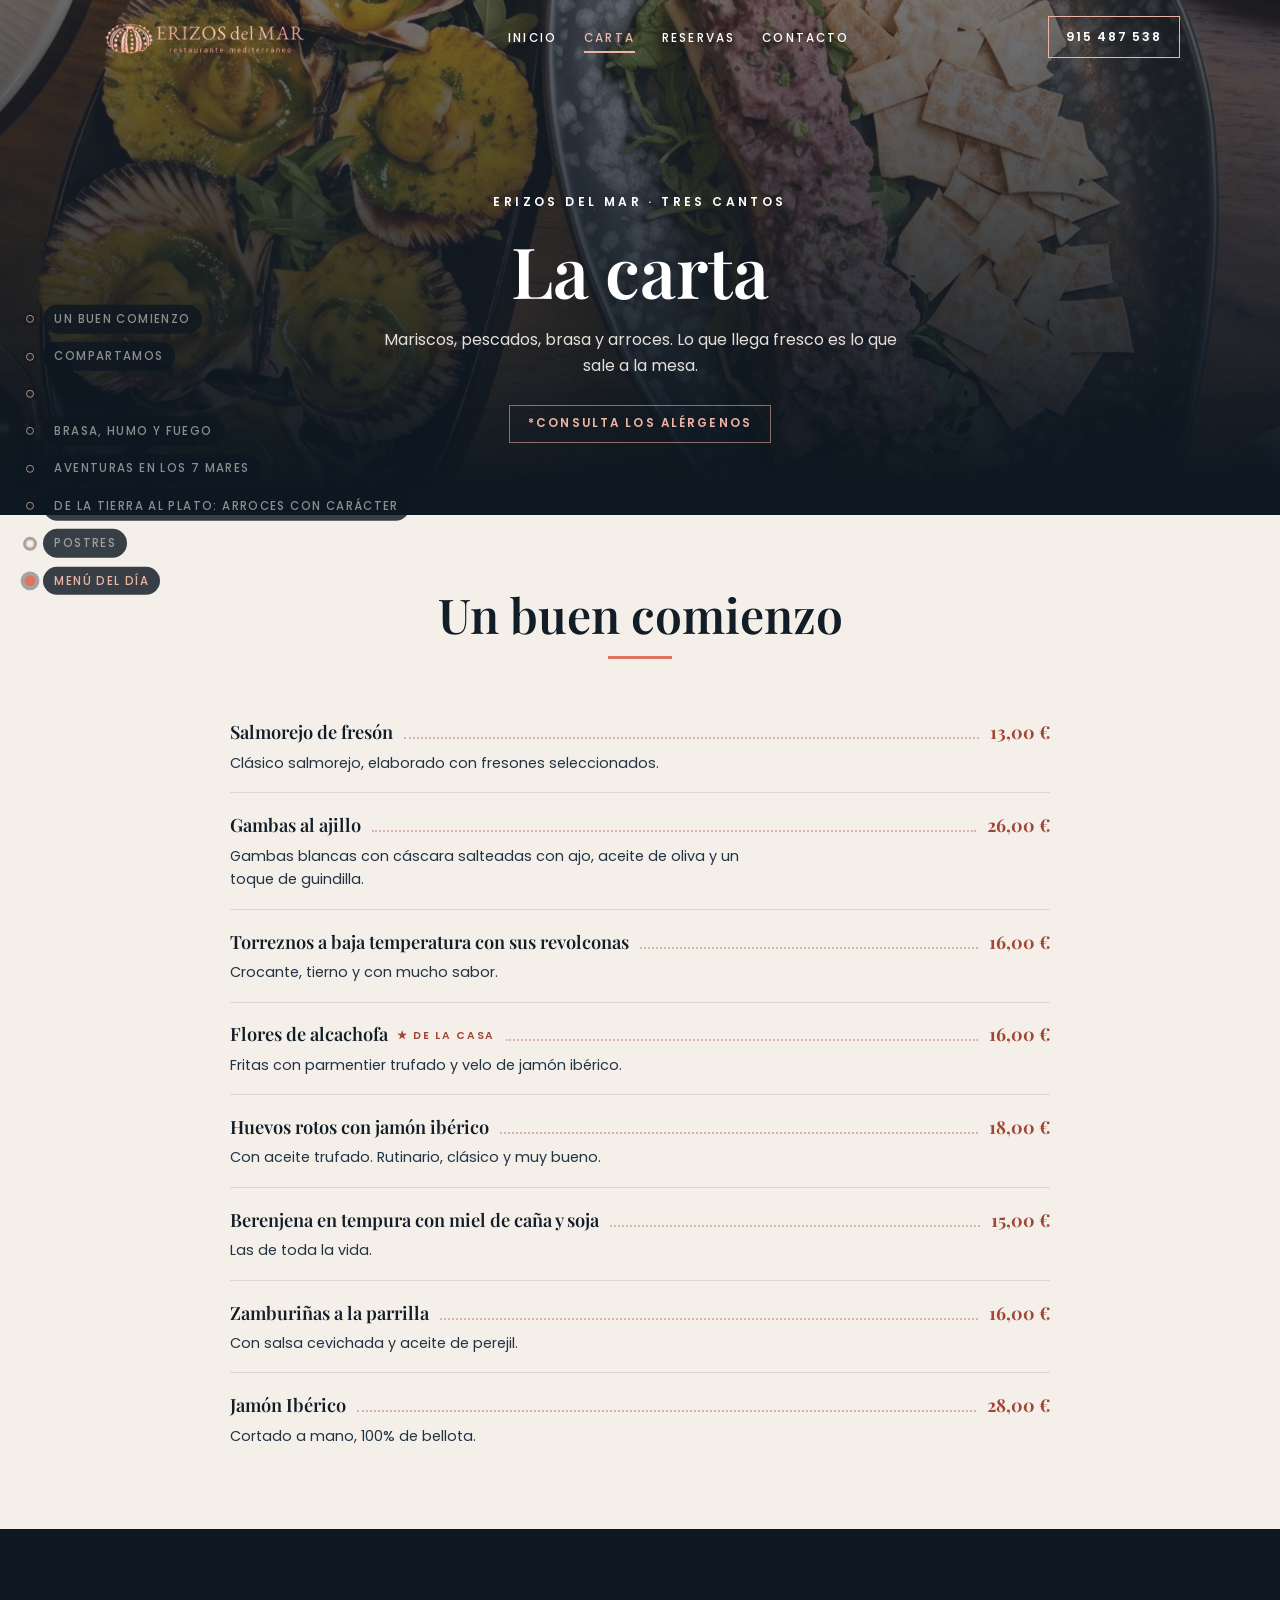
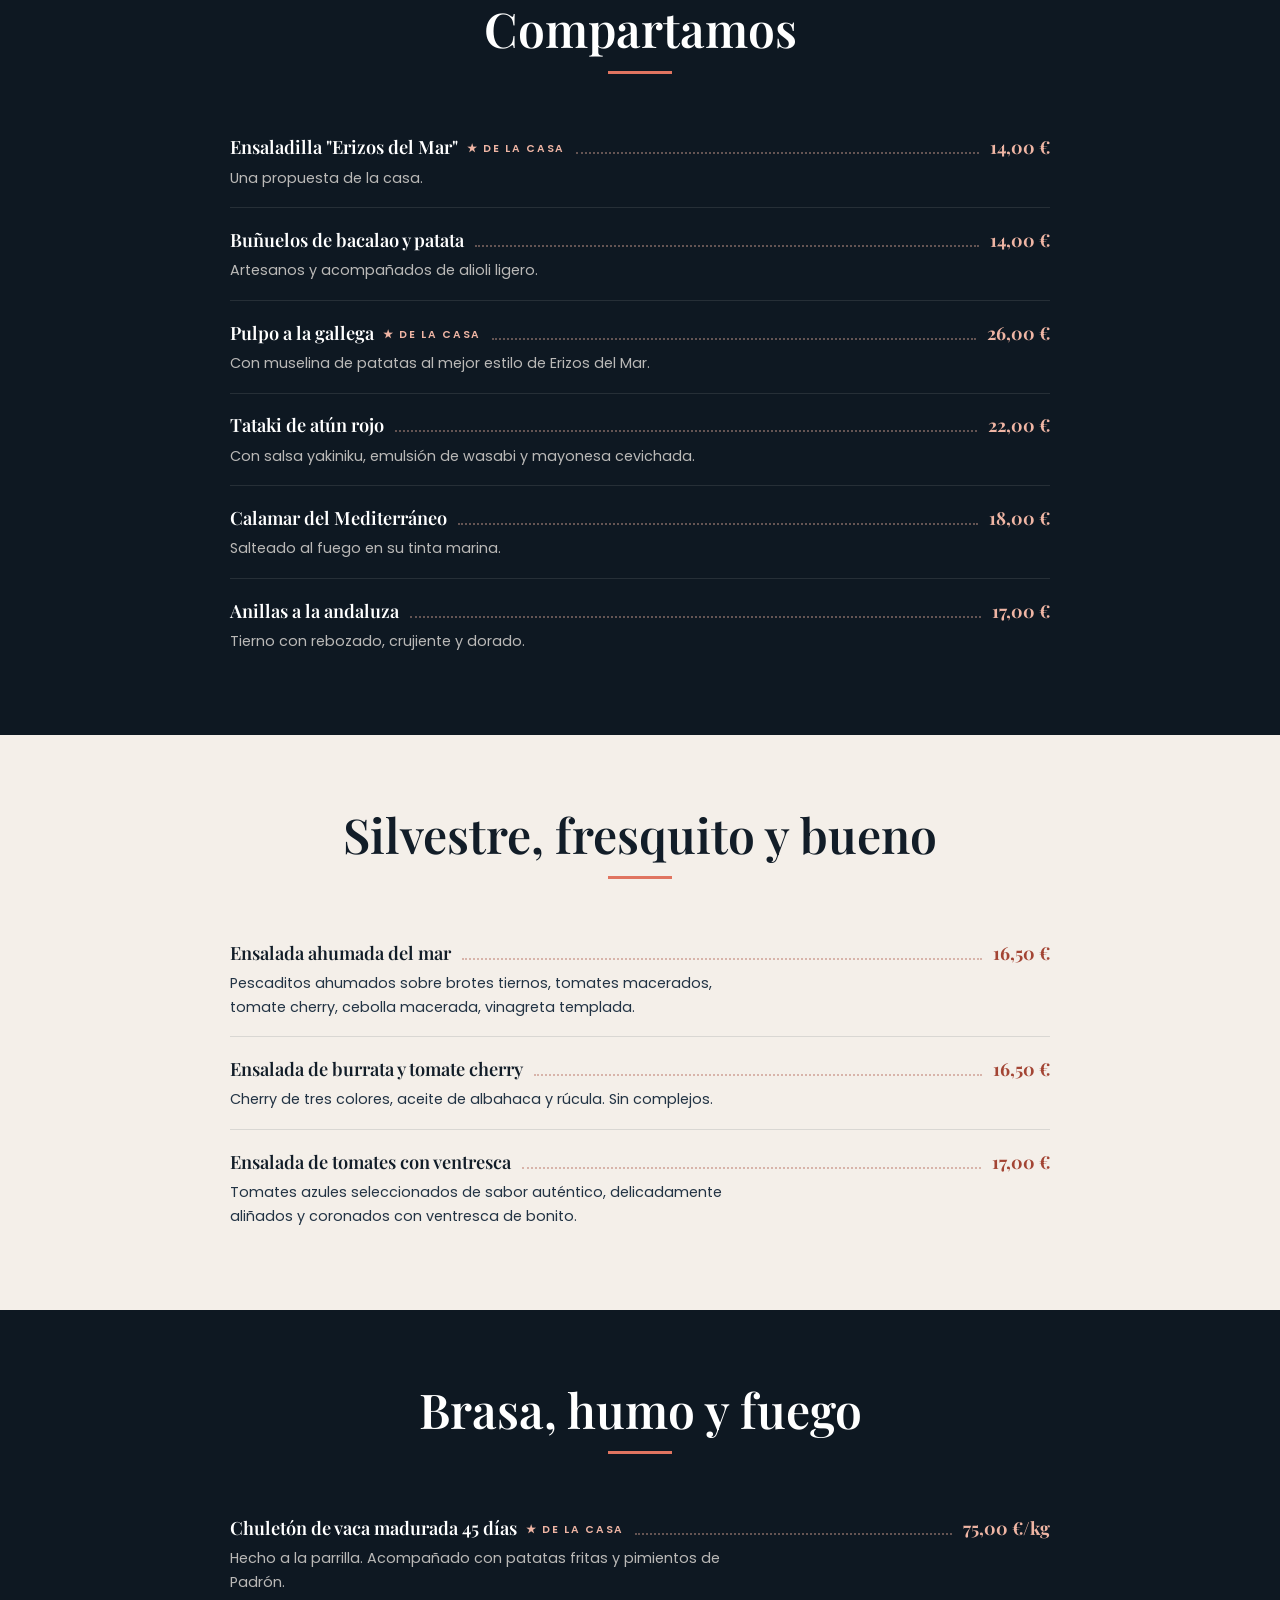
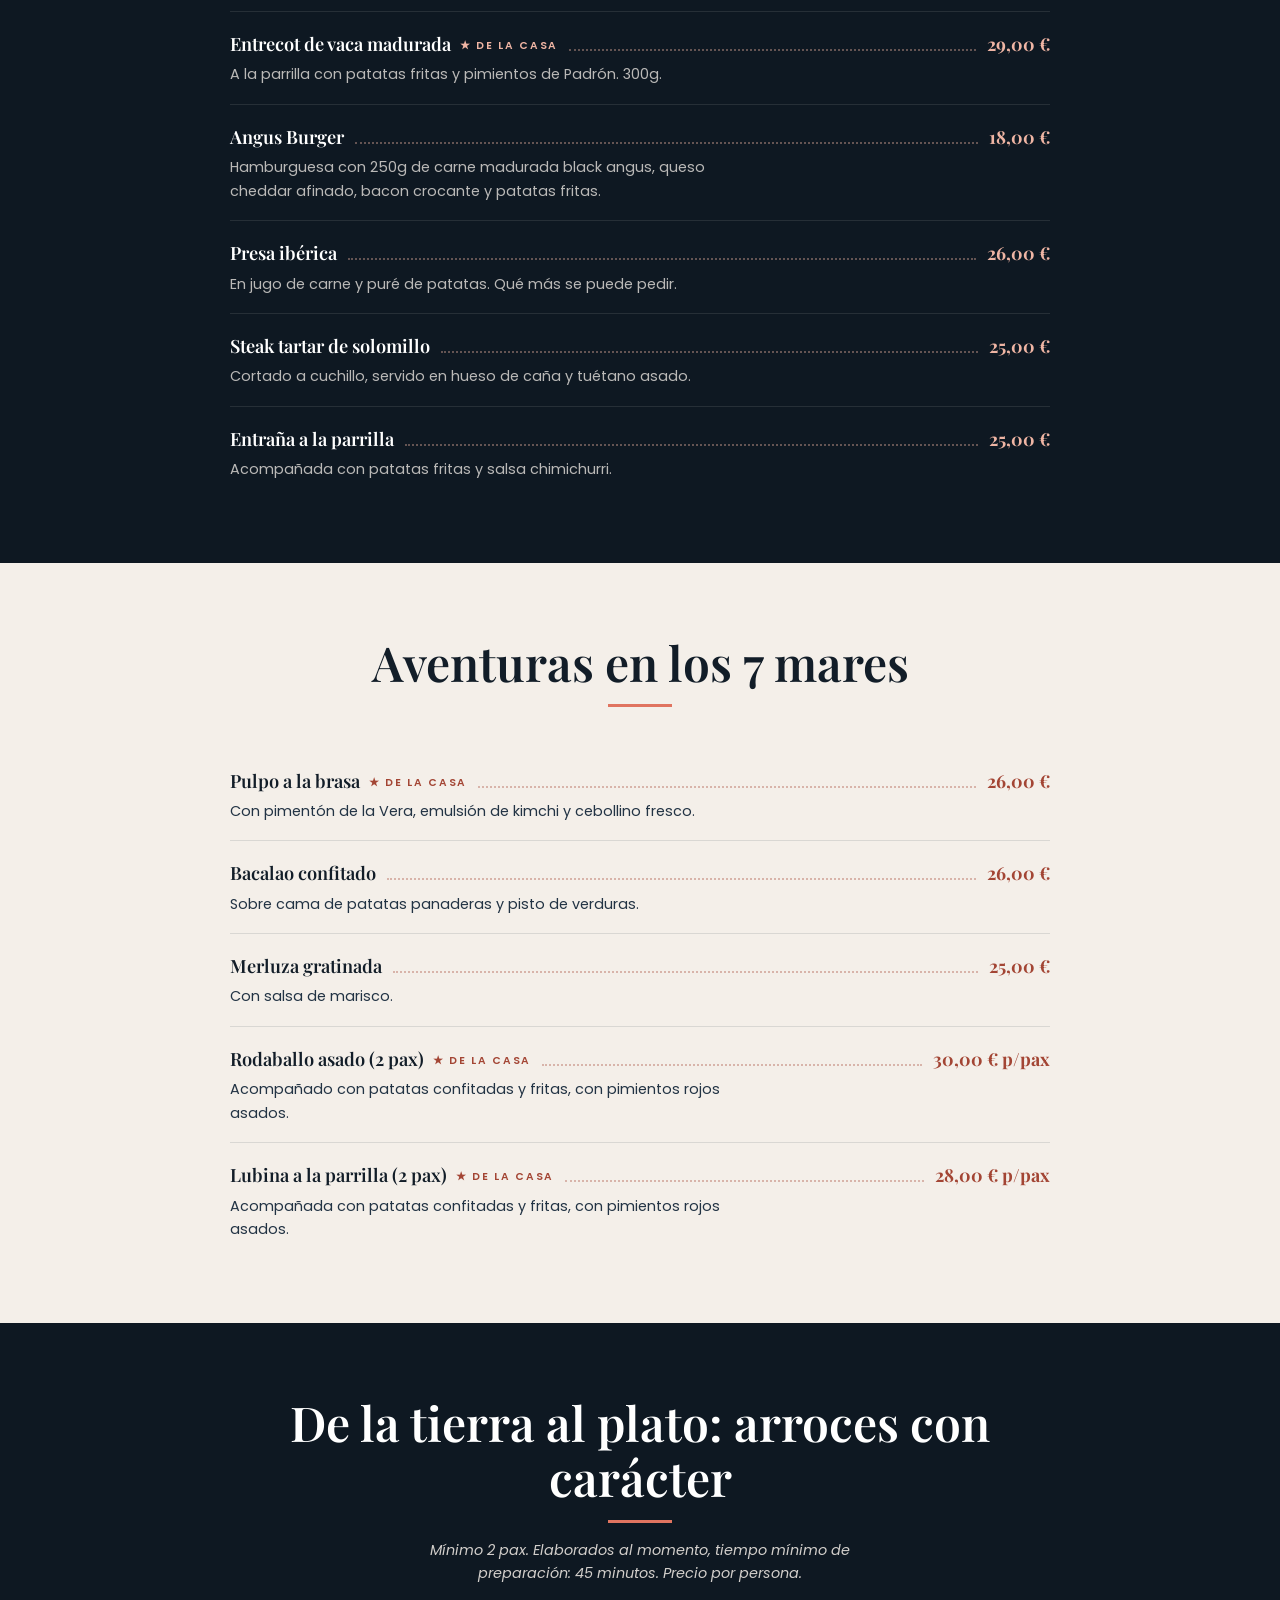
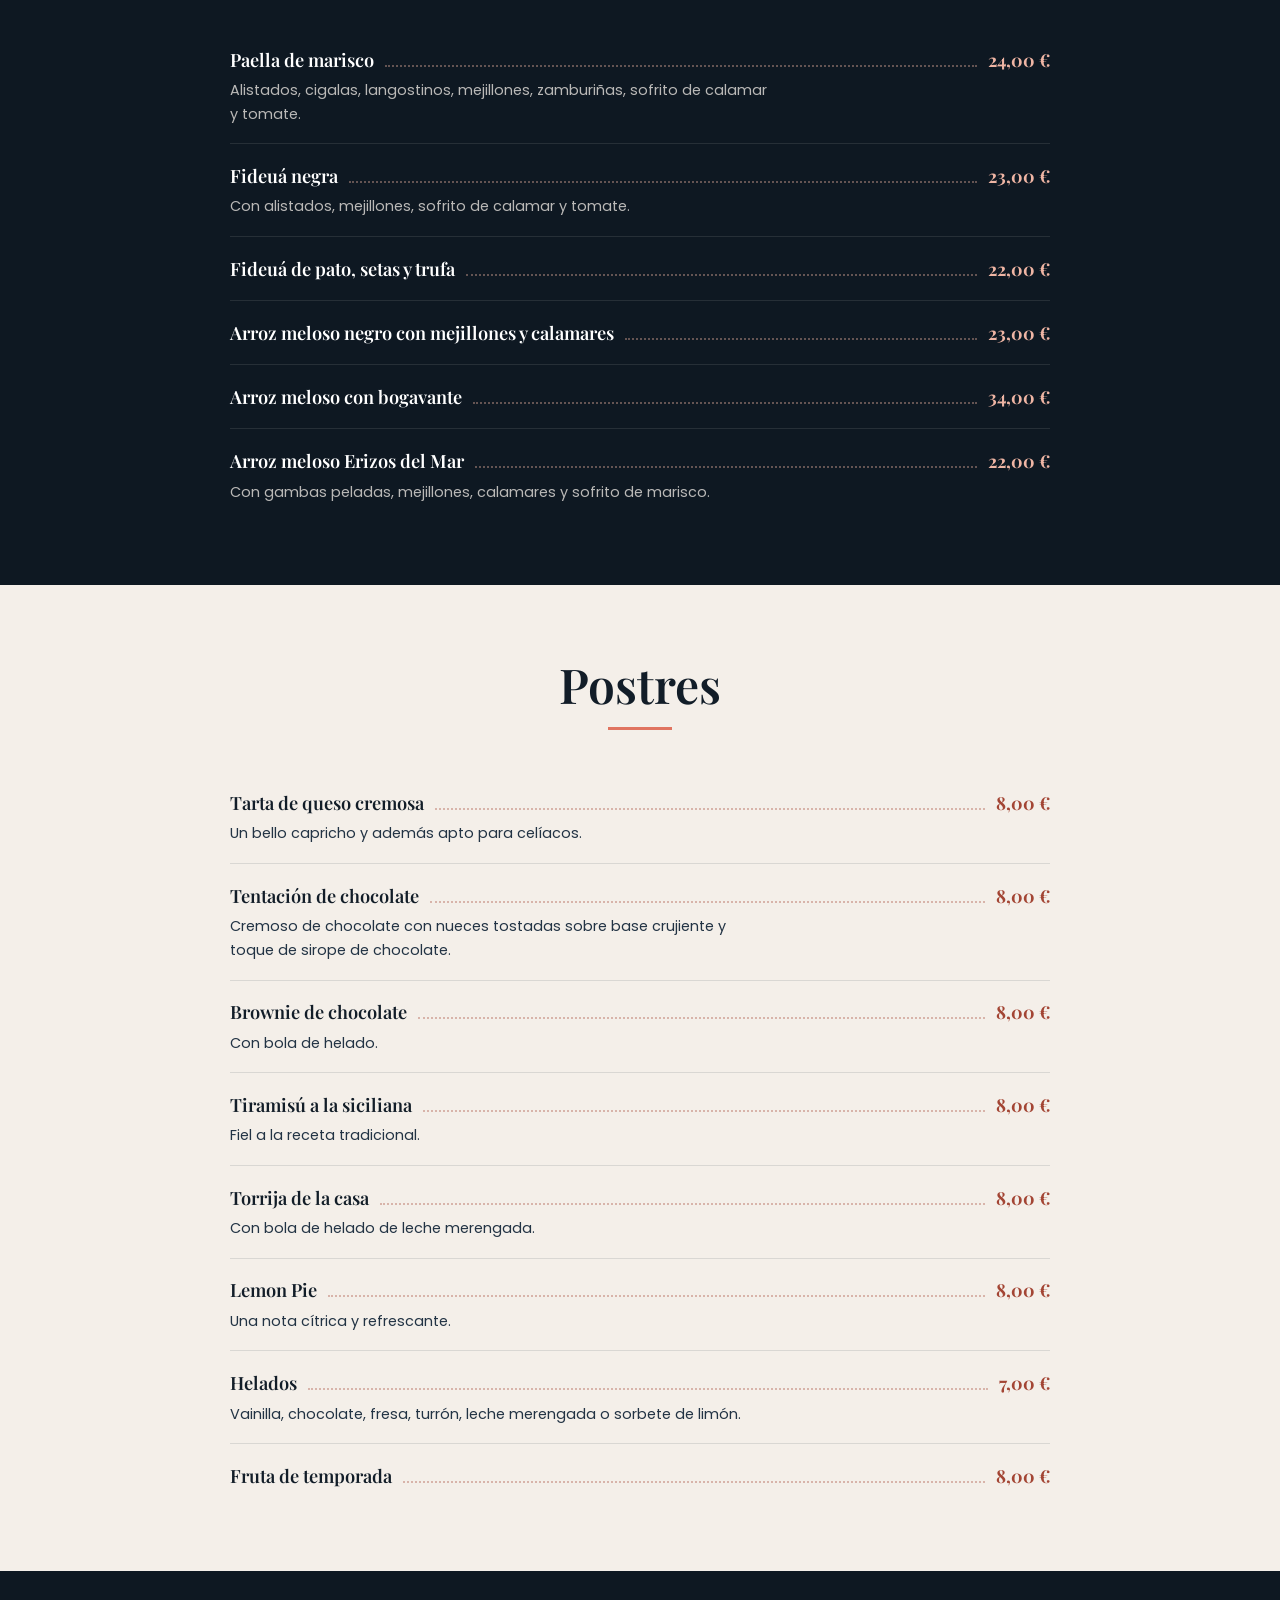
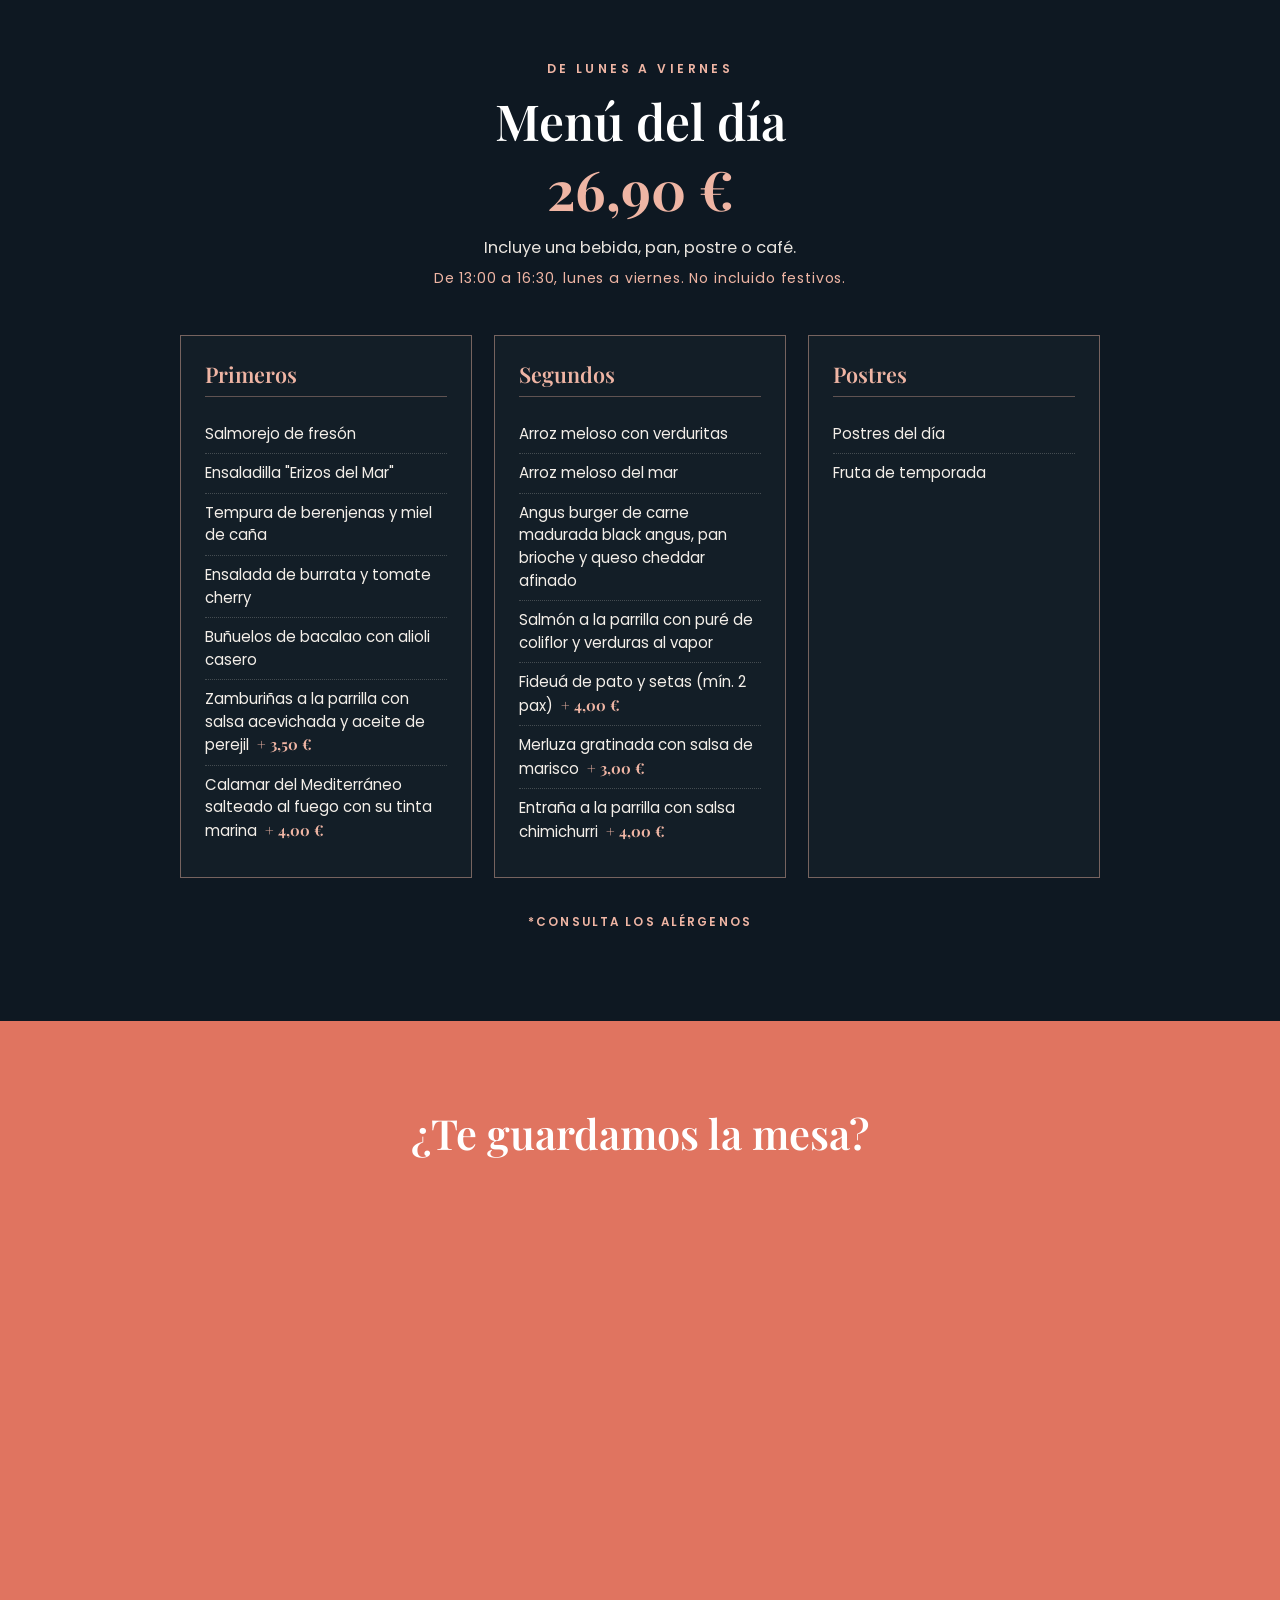
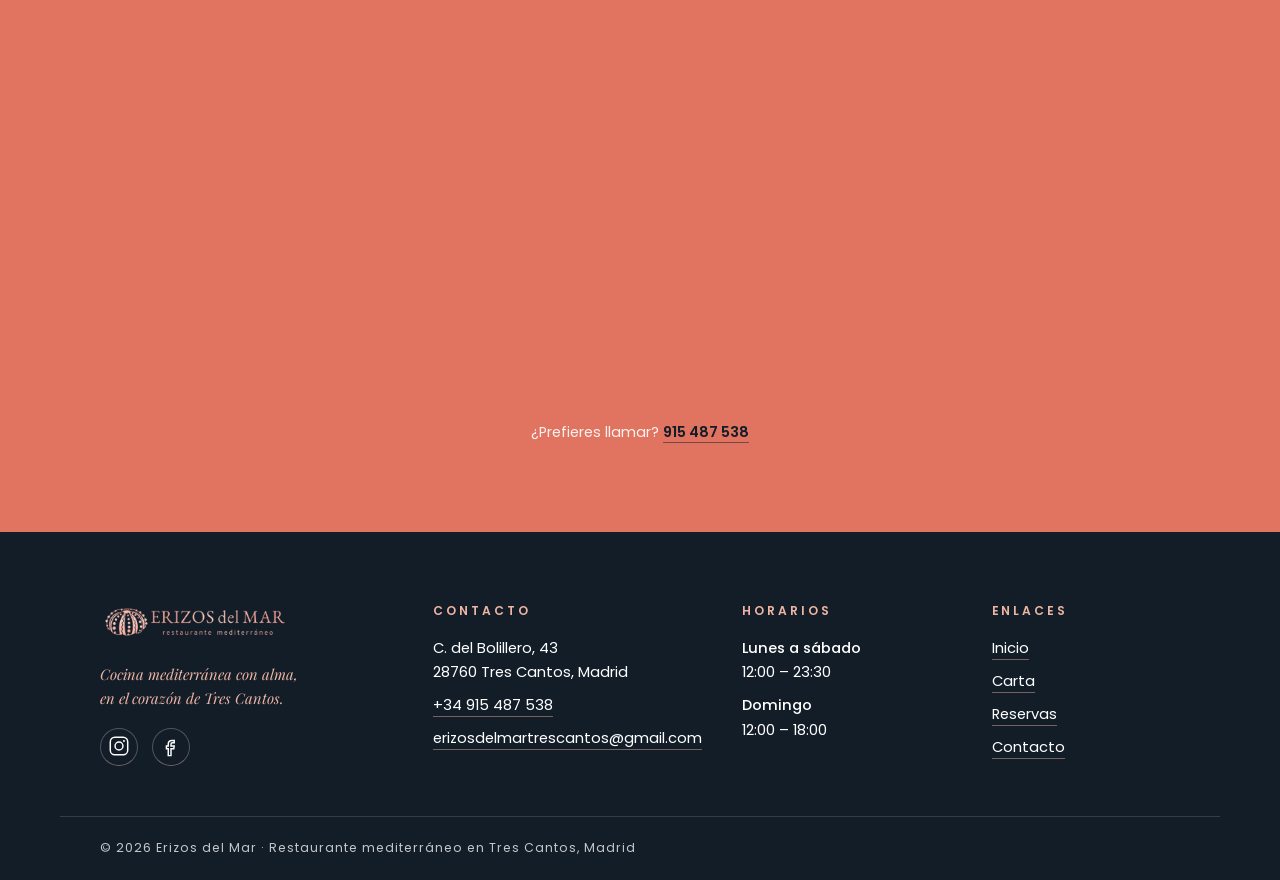
==== carta/index.html @ 8529026c "P4 definitiva en la raiz; propuestas antiguas eliminadas" ====
<!DOCTYPE html><html lang="es"><head><meta charset="utf-8"><meta name="viewport" content="width=device-width, initial-scale=1"><title>Carta — Erizos del Mar, restaurante mediterráneo en Tres Cantos</title><meta name="description" content="Carta completa de Erizos del Mar en Tres Cantos: mariscos, pescados, carnes a la brasa, arroces y postres caseros. Menú del día 26,90 € de lunes a viernes."><link rel="icon" type="image/png" href="/img/favicon-erizo.png"><meta property="og:type" content="website"><meta name="twitter:card" content="summary_large_image"><meta property="og:site_name" content="Erizos del Mar"><meta property="og:title" content="Carta — Erizos del Mar, restaurante mediterráneo en Tres Cantos"><meta property="og:description" content="Carta completa de Erizos del Mar en Tres Cantos: mariscos, pescados, carnes a la brasa, arroces y postres caseros. Menú del día 26,90 € de lunes a viernes."><meta property="og:image" content="https://www.erizosdelmar.com/img/platos/mesa-pano.jpg"><meta property="og:locale" content="es_ES"><link rel="preconnect" href="https://fonts.googleapis.com"><link rel="preconnect" href="https://fonts.gstatic.com" crossorigin><link rel="stylesheet" href="https://fonts.googleapis.com/css2?family=Playfair+Display:ital,wght@0,500;0,600;0,700;1,500;1,600&family=Poppins:wght@400;500;600&family=Caveat:wght@500;600&display=swap"><script type="application/ld+json">{"@context":"https://schema.org","@type":"Restaurant","name":"Erizos del Mar","description":"Cocina mediterránea con alma en Tres Cantos, Madrid.","url":"https://www.erizosdelmar.com","image":"https://www.erizosdelmar.com/img/platos/mesa-pano.jpg","telephone":"+34915487538","email":"erizosdelmartrescantos@gmail.com","servesCuisine":["Mediterránea","Mariscos","Pescados","Arroces","Carnes a la brasa"],"priceRange":"€€","acceptsReservations":"True","address":{"@type":"PostalAddress","streetAddress":"C. del Bolillero, 43","postalCode":"28760","addressLocality":"Tres Cantos","addressRegion":"Madrid","addressCountry":"ES"},"openingHoursSpecification":[{"@type":"OpeningHoursSpecification","dayOfWeek":["Monday","Tuesday","Wednesday","Thursday","Friday","Saturday"],"opens":"12:00","closes":"23:30"},{"@type":"OpeningHoursSpecification","dayOfWeek":"Sunday","opens":"12:00","closes":"18:00"}]}</script><script type="application/ld+json">{"@context":"https://schema.org","@type":"Menu","name":"Carta de Erizos del Mar","inLanguage":"es","hasMenuSection":[{"@type":"MenuSection","name":"Un buen comienzo","hasMenuItem":[{"@type":"MenuItem","name":"Salmorejo de fresón","description":"Clásico salmorejo, elaborado con fresones seleccionados.","offers":{"@type":"Offer","price":"13.00","priceCurrency":"EUR"}},{"@type":"MenuItem","name":"Gambas al ajillo","description":"Gambas blancas con cáscara salteadas con ajo, aceite de oliva y un toque de guindilla.","offers":{"@type":"Offer","price":"26.00","priceCurrency":"EUR"}},{"@type":"MenuItem","name":"Torreznos a baja temperatura con sus revolconas","description":"Crocante, tierno y con mucho sabor.","offers":{"@type":"Offer","price":"16.00","priceCurrency":"EUR"}},{"@type":"MenuItem","name":"Flores de alcachofa","description":"Fritas con parmentier trufado y velo de jamón ibérico.","offers":{"@type":"Offer","price":"16.00","priceCurrency":"EUR"}},{"@type":"MenuItem","name":"Huevos rotos con jamón ibérico","description":"Con aceite trufado. Rutinario, clásico y muy bueno.","offers":{"@type":"Offer","price":"18.00","priceCurrency":"EUR"}},{"@type":"MenuItem","name":"Berenjena en tempura con miel de caña y soja","description":"Las de toda la vida.","offers":{"@type":"Offer","price":"15.00","priceCurrency":"EUR"}},{"@type":"MenuItem","name":"Zamburiñas a la parrilla","description":"Con salsa cevichada y aceite de perejil.","offers":{"@type":"Offer","price":"16.00","priceCurrency":"EUR"}},{"@type":"MenuItem","name":"Jamón Ibérico","description":"Cortado a mano, 100% de bellota.","offers":{"@type":"Offer","price":"28.00","priceCurrency":"EUR"}}]},{"@type":"MenuSection","name":"Compartamos","hasMenuItem":[{"@type":"MenuItem","name":"Ensaladilla \"Erizos del Mar\"","description":"Una propuesta de la casa.","offers":{"@type":"Offer","price":"14.00","priceCurrency":"EUR"}},{"@type":"MenuItem","name":"Buñuelos de bacalao y patata","description":"Artesanos y acompañados de alioli ligero.","offers":{"@type":"Offer","price":"14.00","priceCurrency":"EUR"}},{"@type":"MenuItem","name":"Pulpo a la gallega","description":"Con muselina de patatas al mejor estilo de Erizos del Mar.","offers":{"@type":"Offer","price":"26.00","priceCurrency":"EUR"}},{"@type":"MenuItem","name":"Tataki de atún rojo","description":"Con salsa yakiniku, emulsión de wasabi y mayonesa cevichada.","offers":{"@type":"Offer","price":"22.00","priceCurrency":"EUR"}},{"@type":"MenuItem","name":"Calamar del Mediterráneo","description":"Salteado al fuego en su tinta marina.","offers":{"@type":"Offer","price":"18.00","priceCurrency":"EUR"}},{"@type":"MenuItem","name":"Anillas a la andaluza","description":"Tierno con rebozado, crujiente y dorado.","offers":{"@type":"Offer","price":"17.00","priceCurrency":"EUR"}}]},{"@type":"MenuSection","name":"Silvestre, fresquito y bueno","hasMenuItem":[{"@type":"MenuItem","name":"Ensalada ahumada del mar","description":"Pescaditos ahumados sobre brotes tiernos, tomates macerados, tomate cherry, cebolla macerada, vinagreta templada.","offers":{"@type":"Offer","price":"16.50","priceCurrency":"EUR"}},{"@type":"MenuItem","name":"Ensalada de burrata y tomate cherry","description":"Cherry de tres colores, aceite de albahaca y rúcula. Sin complejos.","offers":{"@type":"Offer","price":"16.50","priceCurrency":"EUR"}},{"@type":"MenuItem","name":"Ensalada de tomates con ventresca","description":"Tomates azules seleccionados de sabor auténtico, delicadamente aliñados y coronados con ventresca de bonito.","offers":{"@type":"Offer","price":"17.00","priceCurrency":"EUR"}}]},{"@type":"MenuSection","name":"Brasa, humo y fuego","hasMenuItem":[{"@type":"MenuItem","name":"Chuletón de vaca madurada 45 días","description":"Hecho a la parrilla. Acompañado con patatas fritas y pimientos de Padrón.","offers":{"@type":"Offer","price":"75.00","priceCurrency":"EUR"}},{"@type":"MenuItem","name":"Entrecot de vaca madurada","description":"A la parrilla con patatas fritas y pimientos de Padrón. 300g.","offers":{"@type":"Offer","price":"29.00","priceCurrency":"EUR"}},{"@type":"MenuItem","name":"Angus Burger","description":"Hamburguesa con 250g de carne madurada black angus, queso cheddar afinado, bacon crocante y patatas fritas.","offers":{"@type":"Offer","price":"18.00","priceCurrency":"EUR"}},{"@type":"MenuItem","name":"Presa ibérica","description":"En jugo de carne y puré de patatas. Qué más se puede pedir.","offers":{"@type":"Offer","price":"26.00","priceCurrency":"EUR"}},{"@type":"MenuItem","name":"Steak tartar de solomillo","description":"Cortado a cuchillo, servido en hueso de caña y tuétano asado.","offers":{"@type":"Offer","price":"25.00","priceCurrency":"EUR"}},{"@type":"MenuItem","name":"Entraña a la parrilla","description":"Acompañada con patatas fritas y salsa chimichurri.","offers":{"@type":"Offer","price":"25.00","priceCurrency":"EUR"}}]},{"@type":"MenuSection","name":"Aventuras en los 7 mares","hasMenuItem":[{"@type":"MenuItem","name":"Pulpo a la brasa","description":"Con pimentón de la Vera, emulsión de kimchi y cebollino fresco.","offers":{"@type":"Offer","price":"26.00","priceCurrency":"EUR"}},{"@type":"MenuItem","name":"Bacalao confitado","description":"Sobre cama de patatas panaderas y pisto de verduras.","offers":{"@type":"Offer","price":"26.00","priceCurrency":"EUR"}},{"@type":"MenuItem","name":"Merluza gratinada","description":"Con salsa de marisco.","offers":{"@type":"Offer","price":"25.00","priceCurrency":"EUR"}},{"@type":"MenuItem","name":"Rodaballo asado (2 pax)","description":"Acompañado con patatas confitadas y fritas, con pimientos rojos asados.","offers":{"@type":"Offer","price":"30.00","priceCurrency":"EUR"}},{"@type":"MenuItem","name":"Lubina a la parrilla (2 pax)","description":"Acompañada con patatas confitadas y fritas, con pimientos rojos asados.","offers":{"@type":"Offer","price":"28.00","priceCurrency":"EUR"}}]},{"@type":"MenuSection","name":"De la tierra al plato: arroces con carácter","hasMenuItem":[{"@type":"MenuItem","name":"Paella de marisco","description":"Alistados, cigalas, langostinos, mejillones, zamburiñas, sofrito de calamar y tomate.","offers":{"@type":"Offer","price":"24.00","priceCurrency":"EUR"}},{"@type":"MenuItem","name":"Fideuá negra","description":"Con alistados, mejillones, sofrito de calamar y tomate.","offers":{"@type":"Offer","price":"23.00","priceCurrency":"EUR"}},{"@type":"MenuItem","name":"Fideuá de pato, setas y trufa","offers":{"@type":"Offer","price":"22.00","priceCurrency":"EUR"}},{"@type":"MenuItem","name":"Arroz meloso negro con mejillones y calamares","offers":{"@type":"Offer","price":"23.00","priceCurrency":"EUR"}},{"@type":"MenuItem","name":"Arroz meloso con bogavante","offers":{"@type":"Offer","price":"34.00","priceCurrency":"EUR"}},{"@type":"MenuItem","name":"Arroz meloso Erizos del Mar","description":"Con gambas peladas, mejillones, calamares y sofrito de marisco.","offers":{"@type":"Offer","price":"22.00","priceCurrency":"EUR"}}]},{"@type":"MenuSection","name":"Postres","hasMenuItem":[{"@type":"MenuItem","name":"Tarta de queso cremosa","description":"Un bello capricho y además apto para celíacos.","offers":{"@type":"Offer","price":"8.00","priceCurrency":"EUR"}},{"@type":"MenuItem","name":"Tentación de chocolate","description":"Cremoso de chocolate con nueces tostadas sobre base crujiente y toque de sirope de chocolate.","offers":{"@type":"Offer","price":"8.00","priceCurrency":"EUR"}},{"@type":"MenuItem","name":"Brownie de chocolate","description":"Con bola de helado.","offers":{"@type":"Offer","price":"8.00","priceCurrency":"EUR"}},{"@type":"MenuItem","name":"Tiramisú a la siciliana","description":"Fiel a la receta tradicional.","offers":{"@type":"Offer","price":"8.00","priceCurrency":"EUR"}},{"@type":"MenuItem","name":"Torrija de la casa","description":"Con bola de helado de leche merengada.","offers":{"@type":"Offer","price":"8.00","priceCurrency":"EUR"}},{"@type":"MenuItem","name":"Lemon Pie","description":"Una nota cítrica y refrescante.","offers":{"@type":"Offer","price":"8.00","priceCurrency":"EUR"}},{"@type":"MenuItem","name":"Helados","description":"Vainilla, chocolate, fresa, turrón, leche merengada o sorbete de limón.","offers":{"@type":"Offer","price":"7.00","priceCurrency":"EUR"}},{"@type":"MenuItem","name":"Fruta de temporada","offers":{"@type":"Offer","price":"8.00","priceCurrency":"EUR"}}]},{"@type":"MenuSection","name":"Menú del día","description":"Incluye una bebida, pan, postre o café. De 13:00 a 16:30, lunes a viernes. No incluido festivos.","offers":{"@type":"Offer","price":"26.90","priceCurrency":"EUR"}}]}</script><link rel="stylesheet" href="/_astro/WidgetReservas.DLwuZrfI.css"><link rel="stylesheet" href="/_astro/carta.BFjxiMqR.css"></head><body><a class="salto-contenido" href="#contenido">Saltar al contenido</a><header class="cabecera" data-cabecera data-astro-cid-24uzi5m7><div class="contenedor cabecera-int" data-astro-cid-24uzi5m7><a class="marca" href="/" data-astro-cid-24uzi5m7><img src="/img/erizodelmar.png" alt="Erizos del Mar — restaurante mediterráneo" width="220" height="63" data-astro-cid-24uzi5m7></a><nav aria-label="Navegación principal" data-astro-cid-24uzi5m7><ul data-astro-cid-24uzi5m7><li data-astro-cid-24uzi5m7><a href="/" data-astro-cid-24uzi5m7>Inicio</a></li><li data-astro-cid-24uzi5m7><a href="/carta" aria-current="page" data-astro-cid-24uzi5m7>Carta</a></li><li data-astro-cid-24uzi5m7><a href="/#reservas" data-astro-cid-24uzi5m7>Reservas</a></li><li data-astro-cid-24uzi5m7><a href="/#contacto" data-astro-cid-24uzi5m7>Contacto</a></li></ul></nav><a class="btn-tel" href="tel:+34915487538" data-astro-cid-24uzi5m7>915 487 538</a></div></header><script type="module">var e=document.querySelector(`[data-cabecera]`);if(e){let t=()=>document.documentElement.style.setProperty(`--altura-cabecera`,`${e.offsetHeight}px`);if(t(),window.addEventListener(`resize`,t,{passive:!0}),!e.classList.contains(`solida`)){let t=()=>{e.classList.toggle(`con-fondo`,window.scrollY>40)};t(),window.addEventListener(`scroll`,t,{passive:!0})}}</script><main id="contenido"><div class="carta-fondo" data-astro-cid-yhhbm4vk><!-- CABECERA con imagen fundida --><section class="carta-hero" data-astro-cid-yhhbm4vk><div class="carta-hero-img" aria-hidden="true" data-astro-cid-yhhbm4vk></div><div class="contenedor carta-hero-int" data-astro-cid-yhhbm4vk><p class="carta-etiqueta" data-astro-cid-yhhbm4vk>Erizos del Mar · Tres Cantos</p><h1 data-astro-cid-yhhbm4vk>La carta</h1><p class="carta-intro" data-astro-cid-yhhbm4vk>Mariscos, pescados, brasa y arroces. Lo que llega fresco es lo que sale a la mesa.</p><p class="alergenos" data-astro-cid-yhhbm4vk>*CONSULTA LOS ALÉRGENOS</p></div></section><!-- SUBMENÚ VERTICAL (escritorio) --><nav class="carta-guia" aria-label="Secciones de la carta" data-astro-cid-yhhbm4vk><ul data-astro-cid-yhhbm4vk><li data-astro-cid-yhhbm4vk><a href="#un-buen-comienzo" data-guia="un-buen-comienzo" data-astro-cid-yhhbm4vk><span class="guia-punto" aria-hidden="true" data-astro-cid-yhhbm4vk></span><span class="guia-texto" data-astro-cid-yhhbm4vk>Un buen comienzo</span></a></li><li data-astro-cid-yhhbm4vk><a href="#compartamos" data-guia="compartamos" data-astro-cid-yhhbm4vk><span class="guia-punto" aria-hidden="true" data-astro-cid-yhhbm4vk></span><span class="guia-texto" data-astro-cid-yhhbm4vk>Compartamos</span></a></li><li data-astro-cid-yhhbm4vk><a href="#ensaladas" data-guia="ensaladas" data-astro-cid-yhhbm4vk><span class="guia-punto" aria-hidden="true" data-astro-cid-yhhbm4vk></span><span class="guia-texto" data-astro-cid-yhhbm4vk>Silvestre, fresquito y bueno</span></a></li><li data-astro-cid-yhhbm4vk><a href="#brasa" data-guia="brasa" data-astro-cid-yhhbm4vk><span class="guia-punto" aria-hidden="true" data-astro-cid-yhhbm4vk></span><span class="guia-texto" data-astro-cid-yhhbm4vk>Brasa, humo y fuego</span></a></li><li data-astro-cid-yhhbm4vk><a href="#pescados" data-guia="pescados" data-astro-cid-yhhbm4vk><span class="guia-punto" aria-hidden="true" data-astro-cid-yhhbm4vk></span><span class="guia-texto" data-astro-cid-yhhbm4vk>Aventuras en los 7 mares</span></a></li><li data-astro-cid-yhhbm4vk><a href="#arroces" data-guia="arroces" data-astro-cid-yhhbm4vk><span class="guia-punto" aria-hidden="true" data-astro-cid-yhhbm4vk></span><span class="guia-texto" data-astro-cid-yhhbm4vk>De la tierra al plato: arroces con carácter</span></a></li><li data-astro-cid-yhhbm4vk><a href="#postres" data-guia="postres" data-astro-cid-yhhbm4vk><span class="guia-punto" aria-hidden="true" data-astro-cid-yhhbm4vk></span><span class="guia-texto" data-astro-cid-yhhbm4vk>Postres</span></a></li><li data-astro-cid-yhhbm4vk><a href="#menu-del-dia" data-guia="menu-del-dia" class="enlace-menu" data-astro-cid-yhhbm4vk><span class="guia-punto" aria-hidden="true" data-astro-cid-yhhbm4vk></span><span class="guia-texto" data-astro-cid-yhhbm4vk>Menú del día</span></a></li></ul></nav><!-- ÍNDICE FLOTANTE (móvil / tablet): botón + panel a pantalla completa --><button class="fab-indice" type="button" aria-haspopup="dialog" aria-expanded="false" aria-controls="panel-indice" data-fab data-astro-cid-yhhbm4vk><svg viewBox="0 0 24 24" fill="none" stroke="currentColor" stroke-width="2" stroke-linecap="round" aria-hidden="true" data-astro-cid-yhhbm4vk><path d="M4 6h16M4 12h16M4 18h10" data-astro-cid-yhhbm4vk></path></svg><span class="fab-texto" data-astro-cid-yhhbm4vk>Secciones</span></button><div class="panel-indice" id="panel-indice" role="dialog" aria-label="Índice de la carta" hidden data-panel data-astro-cid-yhhbm4vk><button class="panel-cerrar" type="button" aria-label="Cerrar índice" data-cerrar data-astro-cid-yhhbm4vk>×</button><nav aria-label="Secciones de la carta" data-astro-cid-yhhbm4vk><ul data-astro-cid-yhhbm4vk><li style="--orden: 0" data-astro-cid-yhhbm4vk><a href="#un-buen-comienzo" data-enlace-panel data-astro-cid-yhhbm4vk><span class="panel-num" data-astro-cid-yhhbm4vk>01</span>Un buen comienzo</a></li><li style="--orden: 1" data-astro-cid-yhhbm4vk><a href="#compartamos" data-enlace-panel data-astro-cid-yhhbm4vk><span class="panel-num" data-astro-cid-yhhbm4vk>02</span>Compartamos</a></li><li style="--orden: 2" data-astro-cid-yhhbm4vk><a href="#ensaladas" data-enlace-panel data-astro-cid-yhhbm4vk><span class="panel-num" data-astro-cid-yhhbm4vk>03</span>Silvestre, fresquito y bueno</a></li><li style="--orden: 3" data-astro-cid-yhhbm4vk><a href="#brasa" data-enlace-panel data-astro-cid-yhhbm4vk><span class="panel-num" data-astro-cid-yhhbm4vk>04</span>Brasa, humo y fuego</a></li><li style="--orden: 4" data-astro-cid-yhhbm4vk><a href="#pescados" data-enlace-panel data-astro-cid-yhhbm4vk><span class="panel-num" data-astro-cid-yhhbm4vk>05</span>Aventuras en los 7 mares</a></li><li style="--orden: 5" data-astro-cid-yhhbm4vk><a href="#arroces" data-enlace-panel data-astro-cid-yhhbm4vk><span class="panel-num" data-astro-cid-yhhbm4vk>06</span>De la tierra al plato: arroces con carácter</a></li><li style="--orden: 6" data-astro-cid-yhhbm4vk><a href="#postres" data-enlace-panel data-astro-cid-yhhbm4vk><span class="panel-num" data-astro-cid-yhhbm4vk>07</span>Postres</a></li><li style="--orden: 7" data-astro-cid-yhhbm4vk><a href="#menu-del-dia" class="panel-menu" data-enlace-panel data-astro-cid-yhhbm4vk><span class="panel-num" data-astro-cid-yhhbm4vk>★</span>Menú del día · 26,90 €</a></li></ul></nav></div><!-- SECCIONES --><section id="un-buen-comienzo" class="seccion seccion-clara" aria-labelledby="t-un-buen-comienzo" data-seccion="un-buen-comienzo" data-astro-cid-yhhbm4vk><div class="contenedor seccion-int" data-astro-cid-yhhbm4vk><header class="seccion-cabeza" data-astro-cid-yhhbm4vk><h2 id="t-un-buen-comienzo" data-astro-cid-yhhbm4vk>Un buen comienzo</h2></header><ul class="platos" data-astro-cid-yhhbm4vk><li class="plato" data-astro-cid-yhhbm4vk><div class="plato-linea" data-astro-cid-yhhbm4vk><h3 class="plato-nombre" data-astro-cid-yhhbm4vk>Salmorejo de fresón</h3><span class="puntos" aria-hidden="true" data-astro-cid-yhhbm4vk></span><span class="precio" data-astro-cid-yhhbm4vk>13,00 €</span></div><p class="plato-desc" data-astro-cid-yhhbm4vk>Clásico salmorejo, elaborado con fresones seleccionados.</p></li><li class="plato" data-astro-cid-yhhbm4vk><div class="plato-linea" data-astro-cid-yhhbm4vk><h3 class="plato-nombre" data-astro-cid-yhhbm4vk>Gambas al ajillo</h3><span class="puntos" aria-hidden="true" data-astro-cid-yhhbm4vk></span><span class="precio" data-astro-cid-yhhbm4vk>26,00 €</span></div><p class="plato-desc" data-astro-cid-yhhbm4vk>Gambas blancas con cáscara salteadas con ajo, aceite de oliva y un toque de guindilla.</p></li><li class="plato" data-astro-cid-yhhbm4vk><div class="plato-linea" data-astro-cid-yhhbm4vk><h3 class="plato-nombre" data-astro-cid-yhhbm4vk>Torreznos a baja temperatura con sus revolconas</h3><span class="puntos" aria-hidden="true" data-astro-cid-yhhbm4vk></span><span class="precio" data-astro-cid-yhhbm4vk>16,00 €</span></div><p class="plato-desc" data-astro-cid-yhhbm4vk>Crocante, tierno y con mucho sabor.</p></li><li class="plato" data-astro-cid-yhhbm4vk><div class="plato-linea" data-astro-cid-yhhbm4vk><h3 class="plato-nombre" data-astro-cid-yhhbm4vk>Flores de alcachofa<span class="reco" data-astro-cid-yhhbm4vk>★ De la casa</span></h3><span class="puntos" aria-hidden="true" data-astro-cid-yhhbm4vk></span><span class="precio" data-astro-cid-yhhbm4vk>16,00 €</span></div><p class="plato-desc" data-astro-cid-yhhbm4vk>Fritas con parmentier trufado y velo de jamón ibérico.</p></li><li class="plato" data-astro-cid-yhhbm4vk><div class="plato-linea" data-astro-cid-yhhbm4vk><h3 class="plato-nombre" data-astro-cid-yhhbm4vk>Huevos rotos con jamón ibérico</h3><span class="puntos" aria-hidden="true" data-astro-cid-yhhbm4vk></span><span class="precio" data-astro-cid-yhhbm4vk>18,00 €</span></div><p class="plato-desc" data-astro-cid-yhhbm4vk>Con aceite trufado. Rutinario, clásico y muy bueno.</p></li><li class="plato" data-astro-cid-yhhbm4vk><div class="plato-linea" data-astro-cid-yhhbm4vk><h3 class="plato-nombre" data-astro-cid-yhhbm4vk>Berenjena en tempura con miel de caña y soja</h3><span class="puntos" aria-hidden="true" data-astro-cid-yhhbm4vk></span><span class="precio" data-astro-cid-yhhbm4vk>15,00 €</span></div><p class="plato-desc" data-astro-cid-yhhbm4vk>Las de toda la vida.</p></li><li class="plato" data-astro-cid-yhhbm4vk><div class="plato-linea" data-astro-cid-yhhbm4vk><h3 class="plato-nombre" data-astro-cid-yhhbm4vk>Zamburiñas a la parrilla</h3><span class="puntos" aria-hidden="true" data-astro-cid-yhhbm4vk></span><span class="precio" data-astro-cid-yhhbm4vk>16,00 €</span></div><p class="plato-desc" data-astro-cid-yhhbm4vk>Con salsa cevichada y aceite de perejil.</p></li><li class="plato" data-astro-cid-yhhbm4vk><div class="plato-linea" data-astro-cid-yhhbm4vk><h3 class="plato-nombre" data-astro-cid-yhhbm4vk>Jamón Ibérico</h3><span class="puntos" aria-hidden="true" data-astro-cid-yhhbm4vk></span><span class="precio" data-astro-cid-yhhbm4vk>28,00 €</span></div><p class="plato-desc" data-astro-cid-yhhbm4vk>Cortado a mano, 100% de bellota.</p></li></ul></div></section><section id="compartamos" class="seccion" aria-labelledby="t-compartamos" data-seccion="compartamos" data-astro-cid-yhhbm4vk><div class="contenedor seccion-int" data-astro-cid-yhhbm4vk><header class="seccion-cabeza" data-astro-cid-yhhbm4vk><h2 id="t-compartamos" data-astro-cid-yhhbm4vk>Compartamos</h2></header><ul class="platos" data-astro-cid-yhhbm4vk><li class="plato" data-astro-cid-yhhbm4vk><div class="plato-linea" data-astro-cid-yhhbm4vk><h3 class="plato-nombre" data-astro-cid-yhhbm4vk>Ensaladilla &quot;Erizos del Mar&quot;<span class="reco" data-astro-cid-yhhbm4vk>★ De la casa</span></h3><span class="puntos" aria-hidden="true" data-astro-cid-yhhbm4vk></span><span class="precio" data-astro-cid-yhhbm4vk>14,00 €</span></div><p class="plato-desc" data-astro-cid-yhhbm4vk>Una propuesta de la casa.</p></li><li class="plato" data-astro-cid-yhhbm4vk><div class="plato-linea" data-astro-cid-yhhbm4vk><h3 class="plato-nombre" data-astro-cid-yhhbm4vk>Buñuelos de bacalao y patata</h3><span class="puntos" aria-hidden="true" data-astro-cid-yhhbm4vk></span><span class="precio" data-astro-cid-yhhbm4vk>14,00 €</span></div><p class="plato-desc" data-astro-cid-yhhbm4vk>Artesanos y acompañados de alioli ligero.</p></li><li class="plato" data-astro-cid-yhhbm4vk><div class="plato-linea" data-astro-cid-yhhbm4vk><h3 class="plato-nombre" data-astro-cid-yhhbm4vk>Pulpo a la gallega<span class="reco" data-astro-cid-yhhbm4vk>★ De la casa</span></h3><span class="puntos" aria-hidden="true" data-astro-cid-yhhbm4vk></span><span class="precio" data-astro-cid-yhhbm4vk>26,00 €</span></div><p class="plato-desc" data-astro-cid-yhhbm4vk>Con muselina de patatas al mejor estilo de Erizos del Mar.</p></li><li class="plato" data-astro-cid-yhhbm4vk><div class="plato-linea" data-astro-cid-yhhbm4vk><h3 class="plato-nombre" data-astro-cid-yhhbm4vk>Tataki de atún rojo</h3><span class="puntos" aria-hidden="true" data-astro-cid-yhhbm4vk></span><span class="precio" data-astro-cid-yhhbm4vk>22,00 €</span></div><p class="plato-desc" data-astro-cid-yhhbm4vk>Con salsa yakiniku, emulsión de wasabi y mayonesa cevichada.</p></li><li class="plato" data-astro-cid-yhhbm4vk><div class="plato-linea" data-astro-cid-yhhbm4vk><h3 class="plato-nombre" data-astro-cid-yhhbm4vk>Calamar del Mediterráneo</h3><span class="puntos" aria-hidden="true" data-astro-cid-yhhbm4vk></span><span class="precio" data-astro-cid-yhhbm4vk>18,00 €</span></div><p class="plato-desc" data-astro-cid-yhhbm4vk>Salteado al fuego en su tinta marina.</p></li><li class="plato" data-astro-cid-yhhbm4vk><div class="plato-linea" data-astro-cid-yhhbm4vk><h3 class="plato-nombre" data-astro-cid-yhhbm4vk>Anillas a la andaluza</h3><span class="puntos" aria-hidden="true" data-astro-cid-yhhbm4vk></span><span class="precio" data-astro-cid-yhhbm4vk>17,00 €</span></div><p class="plato-desc" data-astro-cid-yhhbm4vk>Tierno con rebozado, crujiente y dorado.</p></li></ul></div></section><section id="ensaladas" class="seccion seccion-clara" aria-labelledby="t-ensaladas" data-seccion="ensaladas" data-astro-cid-yhhbm4vk><div class="contenedor seccion-int" data-astro-cid-yhhbm4vk><header class="seccion-cabeza" data-astro-cid-yhhbm4vk><h2 id="t-ensaladas" data-astro-cid-yhhbm4vk>Silvestre, fresquito y bueno</h2></header><ul class="platos" data-astro-cid-yhhbm4vk><li class="plato" data-astro-cid-yhhbm4vk><div class="plato-linea" data-astro-cid-yhhbm4vk><h3 class="plato-nombre" data-astro-cid-yhhbm4vk>Ensalada ahumada del mar</h3><span class="puntos" aria-hidden="true" data-astro-cid-yhhbm4vk></span><span class="precio" data-astro-cid-yhhbm4vk>16,50 €</span></div><p class="plato-desc" data-astro-cid-yhhbm4vk>Pescaditos ahumados sobre brotes tiernos, tomates macerados, tomate cherry, cebolla macerada, vinagreta templada.</p></li><li class="plato" data-astro-cid-yhhbm4vk><div class="plato-linea" data-astro-cid-yhhbm4vk><h3 class="plato-nombre" data-astro-cid-yhhbm4vk>Ensalada de burrata y tomate cherry</h3><span class="puntos" aria-hidden="true" data-astro-cid-yhhbm4vk></span><span class="precio" data-astro-cid-yhhbm4vk>16,50 €</span></div><p class="plato-desc" data-astro-cid-yhhbm4vk>Cherry de tres colores, aceite de albahaca y rúcula. Sin complejos.</p></li><li class="plato" data-astro-cid-yhhbm4vk><div class="plato-linea" data-astro-cid-yhhbm4vk><h3 class="plato-nombre" data-astro-cid-yhhbm4vk>Ensalada de tomates con ventresca</h3><span class="puntos" aria-hidden="true" data-astro-cid-yhhbm4vk></span><span class="precio" data-astro-cid-yhhbm4vk>17,00 €</span></div><p class="plato-desc" data-astro-cid-yhhbm4vk>Tomates azules seleccionados de sabor auténtico, delicadamente aliñados y coronados con ventresca de bonito.</p></li></ul></div></section><section id="brasa" class="seccion" aria-labelledby="t-brasa" data-seccion="brasa" data-astro-cid-yhhbm4vk><div class="contenedor seccion-int" data-astro-cid-yhhbm4vk><header class="seccion-cabeza" data-astro-cid-yhhbm4vk><h2 id="t-brasa" data-astro-cid-yhhbm4vk>Brasa, humo y fuego</h2></header><ul class="platos" data-astro-cid-yhhbm4vk><li class="plato" data-astro-cid-yhhbm4vk><div class="plato-linea" data-astro-cid-yhhbm4vk><h3 class="plato-nombre" data-astro-cid-yhhbm4vk>Chuletón de vaca madurada 45 días<span class="reco" data-astro-cid-yhhbm4vk>★ De la casa</span></h3><span class="puntos" aria-hidden="true" data-astro-cid-yhhbm4vk></span><span class="precio" data-astro-cid-yhhbm4vk>75,00 €/kg</span></div><p class="plato-desc" data-astro-cid-yhhbm4vk>Hecho a la parrilla. Acompañado con patatas fritas y pimientos de Padrón.</p></li><li class="plato" data-astro-cid-yhhbm4vk><div class="plato-linea" data-astro-cid-yhhbm4vk><h3 class="plato-nombre" data-astro-cid-yhhbm4vk>Entrecot de vaca madurada<span class="reco" data-astro-cid-yhhbm4vk>★ De la casa</span></h3><span class="puntos" aria-hidden="true" data-astro-cid-yhhbm4vk></span><span class="precio" data-astro-cid-yhhbm4vk>29,00 €</span></div><p class="plato-desc" data-astro-cid-yhhbm4vk>A la parrilla con patatas fritas y pimientos de Padrón. 300g.</p></li><li class="plato" data-astro-cid-yhhbm4vk><div class="plato-linea" data-astro-cid-yhhbm4vk><h3 class="plato-nombre" data-astro-cid-yhhbm4vk>Angus Burger</h3><span class="puntos" aria-hidden="true" data-astro-cid-yhhbm4vk></span><span class="precio" data-astro-cid-yhhbm4vk>18,00 €</span></div><p class="plato-desc" data-astro-cid-yhhbm4vk>Hamburguesa con 250g de carne madurada black angus, queso cheddar afinado, bacon crocante y patatas fritas.</p></li><li class="plato" data-astro-cid-yhhbm4vk><div class="plato-linea" data-astro-cid-yhhbm4vk><h3 class="plato-nombre" data-astro-cid-yhhbm4vk>Presa ibérica</h3><span class="puntos" aria-hidden="true" data-astro-cid-yhhbm4vk></span><span class="precio" data-astro-cid-yhhbm4vk>26,00 €</span></div><p class="plato-desc" data-astro-cid-yhhbm4vk>En jugo de carne y puré de patatas. Qué más se puede pedir.</p></li><li class="plato" data-astro-cid-yhhbm4vk><div class="plato-linea" data-astro-cid-yhhbm4vk><h3 class="plato-nombre" data-astro-cid-yhhbm4vk>Steak tartar de solomillo</h3><span class="puntos" aria-hidden="true" data-astro-cid-yhhbm4vk></span><span class="precio" data-astro-cid-yhhbm4vk>25,00 €</span></div><p class="plato-desc" data-astro-cid-yhhbm4vk>Cortado a cuchillo, servido en hueso de caña y tuétano asado.</p></li><li class="plato" data-astro-cid-yhhbm4vk><div class="plato-linea" data-astro-cid-yhhbm4vk><h3 class="plato-nombre" data-astro-cid-yhhbm4vk>Entraña a la parrilla</h3><span class="puntos" aria-hidden="true" data-astro-cid-yhhbm4vk></span><span class="precio" data-astro-cid-yhhbm4vk>25,00 €</span></div><p class="plato-desc" data-astro-cid-yhhbm4vk>Acompañada con patatas fritas y salsa chimichurri.</p></li></ul></div></section><section id="pescados" class="seccion seccion-clara" aria-labelledby="t-pescados" data-seccion="pescados" data-astro-cid-yhhbm4vk><div class="contenedor seccion-int" data-astro-cid-yhhbm4vk><header class="seccion-cabeza" data-astro-cid-yhhbm4vk><h2 id="t-pescados" data-astro-cid-yhhbm4vk>Aventuras en los 7 mares</h2></header><ul class="platos" data-astro-cid-yhhbm4vk><li class="plato" data-astro-cid-yhhbm4vk><div class="plato-linea" data-astro-cid-yhhbm4vk><h3 class="plato-nombre" data-astro-cid-yhhbm4vk>Pulpo a la brasa<span class="reco" data-astro-cid-yhhbm4vk>★ De la casa</span></h3><span class="puntos" aria-hidden="true" data-astro-cid-yhhbm4vk></span><span class="precio" data-astro-cid-yhhbm4vk>26,00 €</span></div><p class="plato-desc" data-astro-cid-yhhbm4vk>Con pimentón de la Vera, emulsión de kimchi y cebollino fresco.</p></li><li class="plato" data-astro-cid-yhhbm4vk><div class="plato-linea" data-astro-cid-yhhbm4vk><h3 class="plato-nombre" data-astro-cid-yhhbm4vk>Bacalao confitado</h3><span class="puntos" aria-hidden="true" data-astro-cid-yhhbm4vk></span><span class="precio" data-astro-cid-yhhbm4vk>26,00 €</span></div><p class="plato-desc" data-astro-cid-yhhbm4vk>Sobre cama de patatas panaderas y pisto de verduras.</p></li><li class="plato" data-astro-cid-yhhbm4vk><div class="plato-linea" data-astro-cid-yhhbm4vk><h3 class="plato-nombre" data-astro-cid-yhhbm4vk>Merluza gratinada</h3><span class="puntos" aria-hidden="true" data-astro-cid-yhhbm4vk></span><span class="precio" data-astro-cid-yhhbm4vk>25,00 €</span></div><p class="plato-desc" data-astro-cid-yhhbm4vk>Con salsa de marisco.</p></li><li class="plato" data-astro-cid-yhhbm4vk><div class="plato-linea" data-astro-cid-yhhbm4vk><h3 class="plato-nombre" data-astro-cid-yhhbm4vk>Rodaballo asado (2 pax)<span class="reco" data-astro-cid-yhhbm4vk>★ De la casa</span></h3><span class="puntos" aria-hidden="true" data-astro-cid-yhhbm4vk></span><span class="precio" data-astro-cid-yhhbm4vk>30,00 € p/pax</span></div><p class="plato-desc" data-astro-cid-yhhbm4vk>Acompañado con patatas confitadas y fritas, con pimientos rojos asados.</p></li><li class="plato" data-astro-cid-yhhbm4vk><div class="plato-linea" data-astro-cid-yhhbm4vk><h3 class="plato-nombre" data-astro-cid-yhhbm4vk>Lubina a la parrilla (2 pax)<span class="reco" data-astro-cid-yhhbm4vk>★ De la casa</span></h3><span class="puntos" aria-hidden="true" data-astro-cid-yhhbm4vk></span><span class="precio" data-astro-cid-yhhbm4vk>28,00 € p/pax</span></div><p class="plato-desc" data-astro-cid-yhhbm4vk>Acompañada con patatas confitadas y fritas, con pimientos rojos asados.</p></li></ul></div></section><section id="arroces" class="seccion" aria-labelledby="t-arroces" data-seccion="arroces" data-astro-cid-yhhbm4vk><div class="contenedor seccion-int" data-astro-cid-yhhbm4vk><header class="seccion-cabeza" data-astro-cid-yhhbm4vk><h2 id="t-arroces" data-astro-cid-yhhbm4vk>De la tierra al plato: arroces con carácter</h2><p class="seccion-nota" data-astro-cid-yhhbm4vk>Mínimo 2 pax. Elaborados al momento, tiempo mínimo de preparación: 45 minutos. Precio por persona.</p></header><ul class="platos" data-astro-cid-yhhbm4vk><li class="plato" data-astro-cid-yhhbm4vk><div class="plato-linea" data-astro-cid-yhhbm4vk><h3 class="plato-nombre" data-astro-cid-yhhbm4vk>Paella de marisco</h3><span class="puntos" aria-hidden="true" data-astro-cid-yhhbm4vk></span><span class="precio" data-astro-cid-yhhbm4vk>24,00 €</span></div><p class="plato-desc" data-astro-cid-yhhbm4vk>Alistados, cigalas, langostinos, mejillones, zamburiñas, sofrito de calamar y tomate.</p></li><li class="plato" data-astro-cid-yhhbm4vk><div class="plato-linea" data-astro-cid-yhhbm4vk><h3 class="plato-nombre" data-astro-cid-yhhbm4vk>Fideuá negra</h3><span class="puntos" aria-hidden="true" data-astro-cid-yhhbm4vk></span><span class="precio" data-astro-cid-yhhbm4vk>23,00 €</span></div><p class="plato-desc" data-astro-cid-yhhbm4vk>Con alistados, mejillones, sofrito de calamar y tomate.</p></li><li class="plato" data-astro-cid-yhhbm4vk><div class="plato-linea" data-astro-cid-yhhbm4vk><h3 class="plato-nombre" data-astro-cid-yhhbm4vk>Fideuá de pato, setas y trufa</h3><span class="puntos" aria-hidden="true" data-astro-cid-yhhbm4vk></span><span class="precio" data-astro-cid-yhhbm4vk>22,00 €</span></div></li><li class="plato" data-astro-cid-yhhbm4vk><div class="plato-linea" data-astro-cid-yhhbm4vk><h3 class="plato-nombre" data-astro-cid-yhhbm4vk>Arroz meloso negro con mejillones y calamares</h3><span class="puntos" aria-hidden="true" data-astro-cid-yhhbm4vk></span><span class="precio" data-astro-cid-yhhbm4vk>23,00 €</span></div></li><li class="plato" data-astro-cid-yhhbm4vk><div class="plato-linea" data-astro-cid-yhhbm4vk><h3 class="plato-nombre" data-astro-cid-yhhbm4vk>Arroz meloso con bogavante</h3><span class="puntos" aria-hidden="true" data-astro-cid-yhhbm4vk></span><span class="precio" data-astro-cid-yhhbm4vk>34,00 €</span></div></li><li class="plato" data-astro-cid-yhhbm4vk><div class="plato-linea" data-astro-cid-yhhbm4vk><h3 class="plato-nombre" data-astro-cid-yhhbm4vk>Arroz meloso Erizos del Mar</h3><span class="puntos" aria-hidden="true" data-astro-cid-yhhbm4vk></span><span class="precio" data-astro-cid-yhhbm4vk>22,00 €</span></div><p class="plato-desc" data-astro-cid-yhhbm4vk>Con gambas peladas, mejillones, calamares y sofrito de marisco.</p></li></ul></div></section><section id="postres" class="seccion seccion-clara" aria-labelledby="t-postres" data-seccion="postres" data-astro-cid-yhhbm4vk><div class="contenedor seccion-int" data-astro-cid-yhhbm4vk><header class="seccion-cabeza" data-astro-cid-yhhbm4vk><h2 id="t-postres" data-astro-cid-yhhbm4vk>Postres</h2></header><ul class="platos" data-astro-cid-yhhbm4vk><li class="plato" data-astro-cid-yhhbm4vk><div class="plato-linea" data-astro-cid-yhhbm4vk><h3 class="plato-nombre" data-astro-cid-yhhbm4vk>Tarta de queso cremosa</h3><span class="puntos" aria-hidden="true" data-astro-cid-yhhbm4vk></span><span class="precio" data-astro-cid-yhhbm4vk>8,00 €</span></div><p class="plato-desc" data-astro-cid-yhhbm4vk>Un bello capricho y además apto para celíacos.</p></li><li class="plato" data-astro-cid-yhhbm4vk><div class="plato-linea" data-astro-cid-yhhbm4vk><h3 class="plato-nombre" data-astro-cid-yhhbm4vk>Tentación de chocolate</h3><span class="puntos" aria-hidden="true" data-astro-cid-yhhbm4vk></span><span class="precio" data-astro-cid-yhhbm4vk>8,00 €</span></div><p class="plato-desc" data-astro-cid-yhhbm4vk>Cremoso de chocolate con nueces tostadas sobre base crujiente y toque de sirope de chocolate.</p></li><li class="plato" data-astro-cid-yhhbm4vk><div class="plato-linea" data-astro-cid-yhhbm4vk><h3 class="plato-nombre" data-astro-cid-yhhbm4vk>Brownie de chocolate</h3><span class="puntos" aria-hidden="true" data-astro-cid-yhhbm4vk></span><span class="precio" data-astro-cid-yhhbm4vk>8,00 €</span></div><p class="plato-desc" data-astro-cid-yhhbm4vk>Con bola de helado.</p></li><li class="plato" data-astro-cid-yhhbm4vk><div class="plato-linea" data-astro-cid-yhhbm4vk><h3 class="plato-nombre" data-astro-cid-yhhbm4vk>Tiramisú a la siciliana</h3><span class="puntos" aria-hidden="true" data-astro-cid-yhhbm4vk></span><span class="precio" data-astro-cid-yhhbm4vk>8,00 €</span></div><p class="plato-desc" data-astro-cid-yhhbm4vk>Fiel a la receta tradicional.</p></li><li class="plato" data-astro-cid-yhhbm4vk><div class="plato-linea" data-astro-cid-yhhbm4vk><h3 class="plato-nombre" data-astro-cid-yhhbm4vk>Torrija de la casa</h3><span class="puntos" aria-hidden="true" data-astro-cid-yhhbm4vk></span><span class="precio" data-astro-cid-yhhbm4vk>8,00 €</span></div><p class="plato-desc" data-astro-cid-yhhbm4vk>Con bola de helado de leche merengada.</p></li><li class="plato" data-astro-cid-yhhbm4vk><div class="plato-linea" data-astro-cid-yhhbm4vk><h3 class="plato-nombre" data-astro-cid-yhhbm4vk>Lemon Pie</h3><span class="puntos" aria-hidden="true" data-astro-cid-yhhbm4vk></span><span class="precio" data-astro-cid-yhhbm4vk>8,00 €</span></div><p class="plato-desc" data-astro-cid-yhhbm4vk>Una nota cítrica y refrescante.</p></li><li class="plato" data-astro-cid-yhhbm4vk><div class="plato-linea" data-astro-cid-yhhbm4vk><h3 class="plato-nombre" data-astro-cid-yhhbm4vk>Helados</h3><span class="puntos" aria-hidden="true" data-astro-cid-yhhbm4vk></span><span class="precio" data-astro-cid-yhhbm4vk>7,00 €</span></div><p class="plato-desc" data-astro-cid-yhhbm4vk>Vainilla, chocolate, fresa, turrón, leche merengada o sorbete de limón.</p></li><li class="plato" data-astro-cid-yhhbm4vk><div class="plato-linea" data-astro-cid-yhhbm4vk><h3 class="plato-nombre" data-astro-cid-yhhbm4vk>Fruta de temporada</h3><span class="puntos" aria-hidden="true" data-astro-cid-yhhbm4vk></span><span class="precio" data-astro-cid-yhhbm4vk>8,00 €</span></div></li></ul></div></section><!-- MENÚ DEL DÍA --><section id="menu-del-dia" class="menu-dia" aria-labelledby="t-menu-dia" data-seccion="menu-del-dia" data-astro-cid-yhhbm4vk><div class="contenedor menu-dia-int" data-astro-cid-yhhbm4vk><header class="menu-dia-cabeza" data-astro-cid-yhhbm4vk><p class="menu-etiqueta" data-astro-cid-yhhbm4vk>De lunes a viernes</p><h2 id="t-menu-dia" data-astro-cid-yhhbm4vk>Menú del día</h2><p class="menu-precio" data-astro-cid-yhhbm4vk>26,90 €</p><p class="menu-incluye" data-astro-cid-yhhbm4vk>Incluye una bebida, pan, postre o café.</p><p class="menu-disponibilidad" data-astro-cid-yhhbm4vk>De 13:00 a 16:30, lunes a viernes. No incluido festivos.</p></header><div class="menu-grupos" data-astro-cid-yhhbm4vk><div class="menu-grupo" data-astro-cid-yhhbm4vk><h3 data-astro-cid-yhhbm4vk>Primeros</h3><ul data-astro-cid-yhhbm4vk><li data-astro-cid-yhhbm4vk><span class="menu-plato-nombre" data-astro-cid-yhhbm4vk>Salmorejo de fresón</span></li><li data-astro-cid-yhhbm4vk><span class="menu-plato-nombre" data-astro-cid-yhhbm4vk>Ensaladilla &quot;Erizos del Mar&quot;</span></li><li data-astro-cid-yhhbm4vk><span class="menu-plato-nombre" data-astro-cid-yhhbm4vk>Tempura de berenjenas y miel de caña</span></li><li data-astro-cid-yhhbm4vk><span class="menu-plato-nombre" data-astro-cid-yhhbm4vk>Ensalada de burrata y tomate cherry</span></li><li data-astro-cid-yhhbm4vk><span class="menu-plato-nombre" data-astro-cid-yhhbm4vk>Buñuelos de bacalao con alioli casero</span></li><li data-astro-cid-yhhbm4vk><span class="menu-plato-nombre" data-astro-cid-yhhbm4vk>Zamburiñas a la parrilla con salsa acevichada y aceite de perejil</span><span class="suplemento" data-astro-cid-yhhbm4vk>+ 3,50 €</span></li><li data-astro-cid-yhhbm4vk><span class="menu-plato-nombre" data-astro-cid-yhhbm4vk>Calamar del Mediterráneo salteado al fuego con su tinta marina</span><span class="suplemento" data-astro-cid-yhhbm4vk>+ 4,00 €</span></li></ul></div><div class="menu-grupo" data-astro-cid-yhhbm4vk><h3 data-astro-cid-yhhbm4vk>Segundos</h3><ul data-astro-cid-yhhbm4vk><li data-astro-cid-yhhbm4vk><span class="menu-plato-nombre" data-astro-cid-yhhbm4vk>Arroz meloso con verduritas</span></li><li data-astro-cid-yhhbm4vk><span class="menu-plato-nombre" data-astro-cid-yhhbm4vk>Arroz meloso del mar</span></li><li data-astro-cid-yhhbm4vk><span class="menu-plato-nombre" data-astro-cid-yhhbm4vk>Angus burger de carne madurada black angus, pan brioche y queso cheddar afinado</span></li><li data-astro-cid-yhhbm4vk><span class="menu-plato-nombre" data-astro-cid-yhhbm4vk>Salmón a la parrilla con puré de coliflor y verduras al vapor</span></li><li data-astro-cid-yhhbm4vk><span class="menu-plato-nombre" data-astro-cid-yhhbm4vk>Fideuá de pato y setas (mín. 2 pax)</span><span class="suplemento" data-astro-cid-yhhbm4vk>+ 4,00 €</span></li><li data-astro-cid-yhhbm4vk><span class="menu-plato-nombre" data-astro-cid-yhhbm4vk>Merluza gratinada con salsa de marisco</span><span class="suplemento" data-astro-cid-yhhbm4vk>+ 3,00 €</span></li><li data-astro-cid-yhhbm4vk><span class="menu-plato-nombre" data-astro-cid-yhhbm4vk>Entraña a la parrilla con salsa chimichurri</span><span class="suplemento" data-astro-cid-yhhbm4vk>+ 4,00 €</span></li></ul></div><div class="menu-grupo" data-astro-cid-yhhbm4vk><h3 data-astro-cid-yhhbm4vk>Postres</h3><ul data-astro-cid-yhhbm4vk><li data-astro-cid-yhhbm4vk><span class="menu-plato-nombre" data-astro-cid-yhhbm4vk>Postres del día</span></li><li data-astro-cid-yhhbm4vk><span class="menu-plato-nombre" data-astro-cid-yhhbm4vk>Fruta de temporada</span></li></ul></div></div><p class="menu-alergenos" data-astro-cid-yhhbm4vk>*CONSULTA LOS ALÉRGENOS</p></div></section><!-- CTA FINAL con formulario de reserva --><section class="carta-cta" aria-label="Reservar mesa" data-astro-cid-yhhbm4vk><div class="contenedor carta-cta-int" data-astro-cid-yhhbm4vk><h2 data-astro-cid-yhhbm4vk>¿Te guardamos la mesa?</h2><div class="widget-reservas" data-astro-cid-szwhwlmq><iframe src="https://widget.thefork.com/7da0110a-f135-477d-92b6-062d80967548" title="Reservar mesa en Erizos del Mar" allow="payment *" loading="lazy" data-astro-cid-szwhwlmq></iframe></div><p class="cta-nota" data-astro-cid-yhhbm4vk>¿Prefieres llamar? <a class="cta-tel-inline" href="tel:+34915487538" data-astro-cid-yhhbm4vk>915 487 538</a></p></div></section></div></main><footer class="piecera" data-astro-cid-v5ldd5cm><div class="contenedor piecera-int" data-astro-cid-v5ldd5cm><div class="col marca-col" data-astro-cid-v5ldd5cm><img src="/img/erizodelmar.png" alt="Erizos del Mar — restaurante mediterráneo" width="220" height="63" loading="lazy" data-astro-cid-v5ldd5cm><p data-astro-cid-v5ldd5cm>Cocina mediterránea con alma, en el corazón de Tres Cantos.</p><div class="redes" data-astro-cid-v5ldd5cm><a href="https://www.instagram.com/erizosdelmar/" target="_blank" rel="noopener noreferrer" aria-label="Instagram de Erizos del Mar" data-astro-cid-v5ldd5cm><svg viewBox="0 0 24 24" width="22" height="22" fill="none" stroke="currentColor" stroke-width="1.6" data-astro-cid-v5ldd5cm><rect x="2.5" y="2.5" width="19" height="19" rx="5" data-astro-cid-v5ldd5cm></rect><circle cx="12" cy="12" r="4.3" data-astro-cid-v5ldd5cm></circle><circle cx="17.4" cy="6.6" r="1.1" fill="currentColor" stroke="none" data-astro-cid-v5ldd5cm></circle></svg></a><a href="https://www.facebook.com/people/Erizos-del-Mar-Tres-Cantos/61587013133338/" target="_blank" rel="noopener noreferrer" aria-label="Facebook de Erizos del Mar" data-astro-cid-v5ldd5cm><svg viewBox="0 0 24 24" width="22" height="22" fill="none" stroke="currentColor" stroke-width="1.6" data-astro-cid-v5ldd5cm><path d="M15.5 8.5h-2a1.5 1.5 0 0 0-1.5 1.5v2h3.5l-.5 3H12v7.5H9V15h-2v-3h2v-2.3C9 7.4 10.6 6 13 6h2.5v2.5Z" data-astro-cid-v5ldd5cm></path></svg></a></div></div><div class="col" data-astro-cid-v5ldd5cm><h2 data-astro-cid-v5ldd5cm>Contacto</h2><address data-astro-cid-v5ldd5cm><p data-astro-cid-v5ldd5cm>C. del Bolillero, 43<br data-astro-cid-v5ldd5cm>28760 Tres Cantos, Madrid</p><p data-astro-cid-v5ldd5cm><a href="tel:+34915487538" data-astro-cid-v5ldd5cm>+34 915 487 538</a></p><p data-astro-cid-v5ldd5cm><a href="mailto:erizosdelmartrescantos@gmail.com" data-astro-cid-v5ldd5cm>erizosdelmartrescantos@gmail.com</a></p></address></div><div class="col" data-astro-cid-v5ldd5cm><h2 data-astro-cid-v5ldd5cm>Horarios</h2><ul data-astro-cid-v5ldd5cm><li data-astro-cid-v5ldd5cm><span class="dias" data-astro-cid-v5ldd5cm>Lunes a sábado</span><span data-astro-cid-v5ldd5cm>12:00 – 23:30</span></li><li data-astro-cid-v5ldd5cm><span class="dias" data-astro-cid-v5ldd5cm>Domingo</span><span data-astro-cid-v5ldd5cm>12:00 – 18:00</span></li></ul></div><div class="col" data-astro-cid-v5ldd5cm><h2 data-astro-cid-v5ldd5cm>Enlaces</h2><nav aria-label="Navegación del pie de página" data-astro-cid-v5ldd5cm><ul data-astro-cid-v5ldd5cm><li data-astro-cid-v5ldd5cm><a href="/" data-astro-cid-v5ldd5cm>Inicio</a></li><li data-astro-cid-v5ldd5cm><a href="/carta" data-astro-cid-v5ldd5cm>Carta</a></li><li data-astro-cid-v5ldd5cm><a href="/#reservas" data-astro-cid-v5ldd5cm>Reservas</a></li><li data-astro-cid-v5ldd5cm><a href="/#contacto" data-astro-cid-v5ldd5cm>Contacto</a></li></ul></nav></div></div><div class="contenedor legal" data-astro-cid-v5ldd5cm><p data-astro-cid-v5ldd5cm>© 2026 Erizos del Mar · Restaurante mediterráneo en Tres Cantos, Madrid</p></div></footer></body></html><script type="module">var e=new Map;document.querySelectorAll(`[data-guia]`).forEach(t=>{e.set(t.dataset.guia,t)});var t=new IntersectionObserver(t=>{t.forEach(t=>{if(t.isIntersecting){e.forEach(e=>e.classList.remove(`activo`));let n=t.target.dataset.seccion;e.get(n)?.classList.add(`activo`)}})},{rootMargin:`-30% 0px -60% 0px`});document.querySelectorAll(`[data-seccion]`).forEach(e=>t.observe(e));var n=document.querySelector(`[data-fab]`),r=document.querySelector(`[data-panel]`);if(n&&r){let e=()=>{r.hidden=!0,n.setAttribute(`aria-expanded`,`false`),document.body.style.overflow=``,n.focus()},t=()=>{r.hidden=!1,n.setAttribute(`aria-expanded`,`true`),document.body.style.overflow=`hidden`,r.querySelector(`a`)?.focus()};n.addEventListener(`click`,()=>r.hidden?t():e()),r.querySelector(`[data-cerrar]`)?.addEventListener(`click`,e),r.querySelectorAll(`[data-enlace-panel]`).forEach(t=>t.addEventListener(`click`,e)),document.addEventListener(`keydown`,t=>{t.key===`Escape`&&!r.hidden&&e()})}</script>
---- _astro/WidgetReservas.DLwuZrfI.css ----
.cabecera[data-astro-cid-24uzi5m7]{z-index:100;background:0 0;transition:background-color .35s,box-shadow .35s;position:fixed;top:0;left:0;right:0}.cabecera[data-astro-cid-24uzi5m7].con-fondo,.cabecera[data-astro-cid-24uzi5m7].solida{background:var(--marino);box-shadow:0 6px 24px #0a121a59}.cabecera[data-astro-cid-24uzi5m7].solida{position:static}.cabecera-int[data-astro-cid-24uzi5m7]{justify-content:space-between;align-items:center;gap:1.5rem;padding-block:1rem;display:flex}.marca[data-astro-cid-24uzi5m7]{flex-shrink:0;display:inline-flex}.marca[data-astro-cid-24uzi5m7] img[data-astro-cid-24uzi5m7]{width:clamp(150px,17vw,210px);height:auto}nav[data-astro-cid-24uzi5m7] ul[data-astro-cid-24uzi5m7]{flex-wrap:wrap;justify-content:center;gap:.5rem 1.7rem;margin:0;padding:0;list-style:none;display:flex}nav[data-astro-cid-24uzi5m7] a[data-astro-cid-24uzi5m7]{letter-spacing:.18em;text-transform:uppercase;color:var(--blanco);text-shadow:0 1px 8px #0a121a73;border-bottom:2px solid #0000;padding-block:.35rem;font-size:.74rem;font-weight:500;text-decoration:none}.cabecera[data-astro-cid-24uzi5m7].con-fondo nav[data-astro-cid-24uzi5m7] a[data-astro-cid-24uzi5m7],.cabecera[data-astro-cid-24uzi5m7].solida nav[data-astro-cid-24uzi5m7] a[data-astro-cid-24uzi5m7]{text-shadow:none}nav[data-astro-cid-24uzi5m7] a[data-astro-cid-24uzi5m7]:hover{color:var(--coral-claro)}nav[data-astro-cid-24uzi5m7] a[data-astro-cid-24uzi5m7][aria-current=page]{color:var(--coral-claro);border-bottom-color:var(--coral-claro)}.btn-tel[data-astro-cid-24uzi5m7]{letter-spacing:.14em;color:var(--blanco);border:1px solid var(--coral-claro);flex-shrink:0;padding:.6rem 1.1rem;font-size:.78rem;font-weight:600;text-decoration:none;transition:background-color .2s,color .2s}.btn-tel[data-astro-cid-24uzi5m7]:hover{background:var(--coral-claro);color:var(--marino-tinta)}@media (width<=940px){.cabecera-int[data-astro-cid-24uzi5m7]{flex-wrap:wrap;justify-content:center;gap:.5rem 1.2rem;padding-block:.7rem .6rem}.marca[data-astro-cid-24uzi5m7] img[data-astro-cid-24uzi5m7]{width:140px}.btn-tel[data-astro-cid-24uzi5m7]{padding:.45rem .85rem;font-size:.72rem}nav[data-astro-cid-24uzi5m7]{order:3;width:100%}nav[data-astro-cid-24uzi5m7] ul[data-astro-cid-24uzi5m7]{gap:.3rem 1.2rem}}.piecera[data-astro-cid-v5ldd5cm]{background:var(--marino-tinta);color:var(--blanco);padding-top:clamp(3rem,6vw,4.5rem)}.piecera-int[data-astro-cid-v5ldd5cm]{grid-template-columns:1.4fr 1fr 1fr .9fr;gap:2.5rem;padding-bottom:3rem;display:grid}.marca-col[data-astro-cid-v5ldd5cm] img[data-astro-cid-v5ldd5cm]{width:190px;height:auto;margin-bottom:1rem}.marca-col[data-astro-cid-v5ldd5cm] p[data-astro-cid-v5ldd5cm]{font-family:var(--serif);color:var(--coral-claro);max-width:26ch;font-size:1.05rem;font-style:italic}.redes[data-astro-cid-v5ldd5cm]{gap:.9rem;margin-top:1.1rem;display:flex}.redes[data-astro-cid-v5ldd5cm] a[data-astro-cid-v5ldd5cm]{width:38px;height:38px;color:var(--blanco);border:1px solid #ffffff40;border-radius:50%;justify-content:center;align-items:center;transition:color .2s,border-color .2s,background-color .2s;display:inline-flex}.redes[data-astro-cid-v5ldd5cm] a[data-astro-cid-v5ldd5cm]:hover{color:var(--marino-tinta);background:var(--coral-claro);border-color:var(--coral-claro)}.col[data-astro-cid-v5ldd5cm] h2[data-astro-cid-v5ldd5cm]{font-family:var(--sans);letter-spacing:.24em;text-transform:uppercase;color:var(--coral-claro);margin-bottom:1.1rem;font-size:.76rem;font-weight:600}.col[data-astro-cid-v5ldd5cm] p[data-astro-cid-v5ldd5cm]{margin-bottom:.55rem;font-size:.92rem}address[data-astro-cid-v5ldd5cm]{font-style:normal}.col[data-astro-cid-v5ldd5cm] ul[data-astro-cid-v5ldd5cm]{margin:0;padding:0;list-style:none}.col[data-astro-cid-v5ldd5cm] li[data-astro-cid-v5ldd5cm]{margin-bottom:.55rem;font-size:.92rem}.col[data-astro-cid-v5ldd5cm] li[data-astro-cid-v5ldd5cm] .dias[data-astro-cid-v5ldd5cm]{font-weight:500;display:block}.col[data-astro-cid-v5ldd5cm] a[data-astro-cid-v5ldd5cm]{color:var(--blanco);border-bottom:1px solid #efb5a473;padding-bottom:1px;text-decoration:none}.col[data-astro-cid-v5ldd5cm] a[data-astro-cid-v5ldd5cm]:hover{color:var(--coral-claro);border-bottom-color:var(--coral-claro)}.legal[data-astro-cid-v5ldd5cm]{border-top:1px solid #ffffff24;padding-block:1.3rem}.legal[data-astro-cid-v5ldd5cm] p[data-astro-cid-v5ldd5cm]{letter-spacing:.08em;color:#ffffffbf;font-size:.78rem}@media (width<=960px){.piecera-int[data-astro-cid-v5ldd5cm]{grid-template-columns:1fr 1fr}}@media (width<=560px){.piecera-int[data-astro-cid-v5ldd5cm]{grid-template-columns:1fr;gap:2rem}}:root{--marino:#1e2833;--marino-claro:#234;--marino-tinta:#121d28;--tinta:#0e1822;--coral:#e07460;--coral-boton:#b9503b;--coral-tinta:#a34534;--coral-claro:#efb5a4;--crema:#ede2da;--marfil:#f4efe9;--blanco:#fff;--serif:"Playfair Display", Georgia, "Times New Roman", serif;--sans:"Poppins", "Segoe UI", Arial, sans-serif}*,:before,:after{box-sizing:border-box}html{scroll-behavior:smooth}@media (prefers-reduced-motion:reduce){html{scroll-behavior:auto}}body{font-family:var(--sans);color:var(--marino);background:var(--blanco);-webkit-font-smoothing:antialiased;margin:0;font-size:1rem;font-weight:400;line-height:1.65;overflow-x:clip}img,video{max-width:100%;height:auto}html{scrollbar-width:thin;scrollbar-color:var(--coral) var(--marino-tinta)}::-webkit-scrollbar{width:10px;height:10px}::-webkit-scrollbar-track{background:var(--marino-tinta)}::-webkit-scrollbar-thumb{background:var(--coral-boton);border:2px solid var(--marino-tinta);border-radius:6px}::-webkit-scrollbar-thumb:hover{background:var(--coral)}h1,h2,h3,h4{font-family:var(--serif);margin:0;font-weight:600;line-height:1.15}p{margin:0}a{color:var(--coral-tinta)}:focus-visible{outline:3px solid var(--coral);outline-offset:3px}.salto-contenido{z-index:200;background:var(--marino);color:var(--blanco);font-family:var(--sans);padding:.8rem 1.4rem;text-decoration:none;position:absolute;top:0;left:-9999px}.salto-contenido:focus{left:0}.contenedor{max-width:1160px;margin-inline:auto;padding-inline:clamp(1.25rem,4vw,2.5rem)}.etiqueta{font-family:var(--sans);letter-spacing:.24em;text-transform:uppercase;color:var(--coral-tinta);font-size:.76rem;font-weight:600;display:inline-block}.btn{font-family:var(--sans);letter-spacing:.18em;text-transform:uppercase;text-align:center;border:1px solid #0000;padding:1rem 2.1rem;font-size:.8rem;font-weight:600;line-height:1;text-decoration:none;transition:background-color .2s,color .2s,border-color .2s;display:inline-block}.btn-coral{background:var(--coral-boton);border-color:var(--coral-boton);color:var(--blanco)}.btn-coral:hover{background:var(--coral-tinta);border-color:var(--coral-tinta)}.btn-marino{background:var(--marino);border-color:var(--marino);color:var(--blanco)}.btn-marino:hover{background:var(--marino-tinta)}.btn-contorno-claro{border-color:var(--blanco);color:var(--blanco);background:0 0}.btn-contorno-claro:hover{background:var(--blanco);color:var(--marino)}.btn-contorno-oscuro{border-color:var(--marino-tinta);color:var(--marino-tinta);background:0 0}.btn-contorno-oscuro:hover{background:var(--marino-tinta);color:var(--blanco)}.btn-claro{background:var(--coral-claro);border-color:var(--coral-claro);color:var(--marino-tinta)}.btn-claro:hover{background:var(--blanco);border-color:var(--blanco)}@media print{.cabecera,.piecera,.carta-nav,.salto-contenido,.btn{display:none!important}body{color:#000;background:#fff}}.widget-reservas[data-astro-cid-szwhwlmq]{max-width:760px;margin:2.4rem auto 0}.widget-reservas[data-astro-cid-szwhwlmq] iframe[data-astro-cid-szwhwlmq]{border:0;width:100%;min-height:800px;display:block}
---- _astro/carta.BFjxiMqR.css ----
.carta-fondo[data-astro-cid-yhhbm4vk]{background:linear-gradient(to bottom, var(--marino) 0%, var(--tinta) 26rem);color:var(--marfil)}.carta-hero[data-astro-cid-yhhbm4vk]{text-align:center;isolation:isolate;padding-block:clamp(9rem,18vw,12rem) clamp(3rem,6vw,4.5rem);position:relative;overflow:hidden}.carta-hero-img[data-astro-cid-yhhbm4vk]{opacity:.4;z-index:-1;background:url(/img/platos/mesa-pano.jpg) 50% 40%/cover no-repeat;position:absolute;inset:0;mask-image:linear-gradient(#000 0%,#0000 96%)}.carta-etiqueta[data-astro-cid-yhhbm4vk]{letter-spacing:.28em;text-transform:uppercase;color:var(--blanco);margin-bottom:1.1rem;font-size:.76rem;font-weight:600}.carta-hero[data-astro-cid-yhhbm4vk] h1[data-astro-cid-yhhbm4vk]{color:var(--blanco);margin-bottom:1rem;font-size:clamp(2.6rem,6vw,4.4rem)}.carta-intro[data-astro-cid-yhhbm4vk]{color:#f4efe9eb;margin-inline:auto;max-width:54ch;margin-bottom:1.6rem}.alergenos[data-astro-cid-yhhbm4vk]{letter-spacing:.18em;color:var(--coral-claro);border:1px solid #efb5a48c;padding:.5rem 1.1rem;font-size:.74rem;font-weight:600;display:inline-block}.carta-guia[data-astro-cid-yhhbm4vk]{z-index:60;display:none;position:fixed;top:50%;left:clamp(.8rem,2vw,2rem);transform:translateY(-50%)}@media (width>=1200px){.carta-guia[data-astro-cid-yhhbm4vk]{display:block}}.carta-guia[data-astro-cid-yhhbm4vk] ul[data-astro-cid-yhhbm4vk]{flex-direction:column;align-items:flex-start;gap:.55rem;margin:0;padding:0;list-style:none;display:flex}.carta-guia[data-astro-cid-yhhbm4vk] a[data-astro-cid-yhhbm4vk]{color:#f4efe98c;letter-spacing:.12em;text-transform:uppercase;align-items:center;gap:.6rem;font-size:.72rem;font-weight:500;text-decoration:none;transition:color .2s;display:flex}.guia-punto[data-astro-cid-yhhbm4vk]{background:0 0;border:1px solid #efb5a4b3;border-radius:50%;flex-shrink:0;order:1;width:8px;height:8px;transition:background-color .2s,transform .2s}.guia-texto[data-astro-cid-yhhbm4vk]{opacity:0;background:#0e1822d1;border-radius:999px;order:2;padding:.3rem .7rem;transition:opacity .2s,transform .2s;transform:translate(-6px)}.guia-punto[data-astro-cid-yhhbm4vk]{box-shadow:0 0 0 3px #0e182259}.carta-guia[data-astro-cid-yhhbm4vk] a[data-astro-cid-yhhbm4vk]:hover,.carta-guia[data-astro-cid-yhhbm4vk] a[data-astro-cid-yhhbm4vk].activo{color:var(--coral-claro)}.carta-guia[data-astro-cid-yhhbm4vk] a[data-astro-cid-yhhbm4vk]:hover .guia-texto[data-astro-cid-yhhbm4vk],.carta-guia[data-astro-cid-yhhbm4vk] a[data-astro-cid-yhhbm4vk].activo .guia-texto[data-astro-cid-yhhbm4vk],.carta-guia[data-astro-cid-yhhbm4vk]:hover .guia-texto[data-astro-cid-yhhbm4vk]{opacity:1;transform:translate(0)}.carta-guia[data-astro-cid-yhhbm4vk] a[data-astro-cid-yhhbm4vk].activo .guia-punto[data-astro-cid-yhhbm4vk]{background:var(--coral);border-color:var(--coral);transform:scale(1.35)}.fab-indice[data-astro-cid-yhhbm4vk]{z-index:90;background:var(--coral-boton);color:var(--blanco);font-family:var(--sans);letter-spacing:.14em;text-transform:uppercase;cursor:pointer;border:none;border-radius:999px;align-items:center;gap:.5rem;padding:.85rem 1.2rem;font-size:.78rem;font-weight:600;display:flex;position:fixed;bottom:1.2rem;right:1.1rem;box-shadow:0 12px 30px #060c128c}.fab-indice[data-astro-cid-yhhbm4vk] svg[data-astro-cid-yhhbm4vk]{width:18px;height:18px}@media (width>=1200px){.fab-indice[data-astro-cid-yhhbm4vk]{display:none}}.panel-indice[data-astro-cid-yhhbm4vk]{z-index:95;-webkit-backdrop-filter:blur(10px);background:#0e1822f5;justify-content:center;align-items:center;display:flex;position:fixed;inset:0}.panel-indice[data-astro-cid-yhhbm4vk][hidden]{display:none}.panel-cerrar[data-astro-cid-yhhbm4vk]{width:46px;height:46px;color:var(--marfil);cursor:pointer;background:0 0;border:1px solid #efb5a480;border-radius:50%;font-size:1.6rem;line-height:1;position:absolute;top:1rem;right:1.2rem}.panel-indice[data-astro-cid-yhhbm4vk] ul[data-astro-cid-yhhbm4vk]{flex-direction:column;gap:clamp(.9rem,3vh,1.4rem);margin:0;padding:0;list-style:none;display:flex}.panel-indice[data-astro-cid-yhhbm4vk] li[data-astro-cid-yhhbm4vk]{opacity:0;animation:.35s forwards panel-entrada;animation-delay:calc(var(--orden) * 60ms);transform:translateY(12px)}@keyframes panel-entrada{to{opacity:1;transform:none}}@media (prefers-reduced-motion:reduce){.panel-indice[data-astro-cid-yhhbm4vk] li[data-astro-cid-yhhbm4vk]{opacity:1;animation:none;transform:none}}.panel-indice[data-astro-cid-yhhbm4vk] a[data-astro-cid-yhhbm4vk]{font-family:var(--serif);color:var(--marfil);align-items:baseline;gap:.9rem;font-size:clamp(1.5rem,5.5vw,2.1rem);font-weight:600;text-decoration:none;display:flex}.panel-indice[data-astro-cid-yhhbm4vk] a[data-astro-cid-yhhbm4vk]:hover{color:var(--coral-claro)}.panel-num[data-astro-cid-yhhbm4vk]{font-family:var(--sans);letter-spacing:.18em;color:var(--coral);font-size:.78rem;font-weight:600}.panel-menu[data-astro-cid-yhhbm4vk]{color:var(--coral-claro)}.seccion[data-astro-cid-yhhbm4vk]{scroll-margin-top:calc(var(--altura-cabecera,0px) + 56px)}.seccion-cabeza[data-astro-cid-yhhbm4vk]{text-align:center;margin-bottom:clamp(1.8rem,3.5vw,2.6rem);padding-top:clamp(3rem,6vw,4.5rem)}.seccion-cabeza[data-astro-cid-yhhbm4vk] h2[data-astro-cid-yhhbm4vk]{color:var(--blanco);font-size:clamp(2rem,4.4vw,3rem)}.seccion-clara[data-astro-cid-yhhbm4vk] .seccion-cabeza[data-astro-cid-yhhbm4vk] h2[data-astro-cid-yhhbm4vk]{color:var(--marino-tinta)}.seccion-cabeza[data-astro-cid-yhhbm4vk] h2[data-astro-cid-yhhbm4vk]:after{content:"";background:var(--coral);width:64px;height:3px;margin:.9rem auto 0;display:block}.seccion-nota[data-astro-cid-yhhbm4vk]{color:#f4efe9d9;margin-top:1rem;max-width:52ch;margin-inline:auto;font-size:.9rem;font-style:italic}.seccion-clara[data-astro-cid-yhhbm4vk] .seccion-nota[data-astro-cid-yhhbm4vk]{color:var(--marino-claro)}.seccion-int[data-astro-cid-yhhbm4vk]{max-width:900px;padding-bottom:clamp(2.5rem,5vw,4rem)}.seccion-clara[data-astro-cid-yhhbm4vk]{background:var(--marfil);color:var(--marino)}.seccion-clara[data-astro-cid-yhhbm4vk] .plato-nombre[data-astro-cid-yhhbm4vk]{color:var(--marino-tinta)}.seccion-clara[data-astro-cid-yhhbm4vk] .precio[data-astro-cid-yhhbm4vk]{color:var(--coral-tinta)}.seccion-clara[data-astro-cid-yhhbm4vk] .plato-desc[data-astro-cid-yhhbm4vk]{color:var(--marino-claro)}.seccion-clara[data-astro-cid-yhhbm4vk] .plato[data-astro-cid-yhhbm4vk]+.plato[data-astro-cid-yhhbm4vk]{border-top-color:#1e28331f}.seccion-clara[data-astro-cid-yhhbm4vk] .puntos[data-astro-cid-yhhbm4vk]{border-bottom-color:#a3453459}.seccion-clara[data-astro-cid-yhhbm4vk] .reco[data-astro-cid-yhhbm4vk]{color:var(--coral-tinta)}.platos[data-astro-cid-yhhbm4vk]{margin:0;padding:0;list-style:none}.plato[data-astro-cid-yhhbm4vk]{padding-block:1.05rem}.plato[data-astro-cid-yhhbm4vk]+.plato[data-astro-cid-yhhbm4vk]{border-top:1px solid #f4efe91a}.plato-linea[data-astro-cid-yhhbm4vk]{align-items:baseline;gap:.7rem;display:flex}.plato-nombre[data-astro-cid-yhhbm4vk]{color:var(--blanco);font-size:1.14rem;font-weight:600}.reco[data-astro-cid-yhhbm4vk]{font-family:var(--sans);letter-spacing:.16em;text-transform:uppercase;color:var(--coral-claro);margin-left:.55rem;font-size:.66rem;font-weight:600;display:inline-block;transform:translateY(-2px)}.puntos[data-astro-cid-yhhbm4vk]{border-bottom:2px dotted #efb5a461;flex:1;min-width:2rem}.precio[data-astro-cid-yhhbm4vk]{font-family:var(--serif);color:var(--coral-claro);white-space:nowrap;font-size:1.12rem;font-weight:700}.plato-desc[data-astro-cid-yhhbm4vk]{color:#f4efe9bf;max-width:60ch;margin-top:.3rem;font-size:.9rem}.menu-dia[data-astro-cid-yhhbm4vk]{scroll-margin-top:calc(var(--altura-cabecera,0px) + 56px);padding-block:clamp(3.5rem,7vw,5.5rem)}.menu-dia-int[data-astro-cid-yhhbm4vk]{max-width:1000px}.menu-dia-cabeza[data-astro-cid-yhhbm4vk]{text-align:center;margin-bottom:2.8rem}.menu-etiqueta[data-astro-cid-yhhbm4vk]{letter-spacing:.28em;text-transform:uppercase;color:var(--coral-claro);margin-bottom:.8rem;font-size:.76rem;font-weight:600}.menu-dia-cabeza[data-astro-cid-yhhbm4vk] h2[data-astro-cid-yhhbm4vk]{color:var(--blanco);margin-bottom:.6rem;font-size:clamp(2rem,4.4vw,3.1rem)}.menu-precio[data-astro-cid-yhhbm4vk]{font-family:var(--serif);color:var(--coral-claro);margin-bottom:1rem;font-size:clamp(2.4rem,5vw,3.4rem);font-weight:700;line-height:1.1}.menu-incluye[data-astro-cid-yhhbm4vk]{color:#f4efe9f2;font-size:1.02rem}.menu-disponibilidad[data-astro-cid-yhhbm4vk]{letter-spacing:.06em;color:var(--coral-claro);margin-top:.35rem;font-size:.88rem}.menu-grupos[data-astro-cid-yhhbm4vk]{grid-template-columns:repeat(auto-fit,minmax(260px,1fr));gap:1.4rem;display:grid}.menu-grupo[data-astro-cid-yhhbm4vk]{background:#1e283359;border:1px solid #efb5a473;padding:1.6rem 1.5rem}.menu-grupo[data-astro-cid-yhhbm4vk] h3[data-astro-cid-yhhbm4vk]{color:var(--coral-claro);border-bottom:1px solid #efb5a459;margin-bottom:1.1rem;padding-bottom:.6rem;font-size:1.35rem}.menu-grupo[data-astro-cid-yhhbm4vk] ul[data-astro-cid-yhhbm4vk]{margin:0;padding:0;list-style:none}.menu-grupo[data-astro-cid-yhhbm4vk] li[data-astro-cid-yhhbm4vk]{padding-block:.5rem;font-size:.94rem;line-height:1.5}.menu-grupo[data-astro-cid-yhhbm4vk] li[data-astro-cid-yhhbm4vk]+li[data-astro-cid-yhhbm4vk]{border-top:1px dotted #f4efe938}.suplemento[data-astro-cid-yhhbm4vk]{font-family:var(--serif);color:var(--coral-claro);white-space:nowrap;margin-left:.5rem;font-weight:700;display:inline-block}.menu-alergenos[data-astro-cid-yhhbm4vk]{text-align:center;letter-spacing:.18em;color:var(--coral-claro);margin-top:2.2rem;font-size:.74rem;font-weight:600}.carta-cta[data-astro-cid-yhhbm4vk]{background:var(--coral);text-align:center;padding-block:clamp(3.5rem,7vw,5.5rem)}.carta-cta[data-astro-cid-yhhbm4vk] h2[data-astro-cid-yhhbm4vk]{color:var(--blanco);margin-bottom:1.4rem;font-size:clamp(1.8rem,3.6vw,2.6rem)}.cta-tel[data-astro-cid-yhhbm4vk]{font-family:var(--serif);color:var(--marino-tinta);border-bottom:3px solid #121d2880;padding-bottom:.25rem;font-size:clamp(2rem,5vw,3rem);font-weight:700;text-decoration:none;transition:color .2s,border-color .2s;display:inline-block}.cta-tel[data-astro-cid-yhhbm4vk]:hover{color:var(--blanco);border-color:var(--blanco)}.cta-nota[data-astro-cid-yhhbm4vk]{color:#ffffffe6;margin-top:1.6rem;font-size:.9rem}.cta-tel-inline[data-astro-cid-yhhbm4vk]{color:var(--marino-tinta);border-bottom:1px solid #121d2880;font-weight:600;text-decoration:none}@media (width<=560px){.plato-linea[data-astro-cid-yhhbm4vk]{flex-wrap:wrap;gap:.2rem .7rem}.puntos[data-astro-cid-yhhbm4vk]{display:none}}@media print{.carta-fondo[data-astro-cid-yhhbm4vk]{color:#000;background:#fff}.carta-hero[data-astro-cid-yhhbm4vk]{text-align:left;padding-block:1rem}.carta-hero-img[data-astro-cid-yhhbm4vk],.carta-guia[data-astro-cid-yhhbm4vk],.interludio[data-astro-cid-yhhbm4vk],.fab-indice[data-astro-cid-yhhbm4vk],.panel-indice[data-astro-cid-yhhbm4vk],.carta-cta[data-astro-cid-yhhbm4vk]{display:none}.seccion-clara[data-astro-cid-yhhbm4vk]{color:#000;background:0 0}.seccion-cabeza[data-astro-cid-yhhbm4vk]{text-align:left;margin-bottom:.8rem;padding-top:1rem}.seccion-cabeza[data-astro-cid-yhhbm4vk] h2[data-astro-cid-yhhbm4vk]:after{background:#000;margin-inline:0}.carta-hero[data-astro-cid-yhhbm4vk] h1[data-astro-cid-yhhbm4vk],.carta-intro[data-astro-cid-yhhbm4vk],.carta-etiqueta[data-astro-cid-yhhbm4vk],.alergenos[data-astro-cid-yhhbm4vk],.seccion-cabeza[data-astro-cid-yhhbm4vk] h2[data-astro-cid-yhhbm4vk],.seccion-nota[data-astro-cid-yhhbm4vk],.plato-nombre[data-astro-cid-yhhbm4vk],.plato-desc[data-astro-cid-yhhbm4vk],.precio[data-astro-cid-yhhbm4vk],.reco[data-astro-cid-yhhbm4vk],.menu-dia-cabeza[data-astro-cid-yhhbm4vk] h2[data-astro-cid-yhhbm4vk],.menu-precio[data-astro-cid-yhhbm4vk],.menu-etiqueta[data-astro-cid-yhhbm4vk],.menu-incluye[data-astro-cid-yhhbm4vk],.menu-disponibilidad[data-astro-cid-yhhbm4vk],.menu-grupo[data-astro-cid-yhhbm4vk] h3[data-astro-cid-yhhbm4vk],.suplemento[data-astro-cid-yhhbm4vk],.menu-alergenos[data-astro-cid-yhhbm4vk]{color:#000;text-shadow:none}.seccion-int[data-astro-cid-yhhbm4vk]{padding-bottom:1rem}.plato[data-astro-cid-yhhbm4vk]{break-inside:avoid;padding-block:.45rem}.puntos[data-astro-cid-yhhbm4vk]{border-bottom-color:#000}.menu-dia[data-astro-cid-yhhbm4vk]{padding-block:1rem}.menu-dia-cabeza[data-astro-cid-yhhbm4vk]{text-align:left;margin-bottom:1rem}.menu-grupo[data-astro-cid-yhhbm4vk]{break-inside:avoid;background:0 0;border:1px solid #000}}
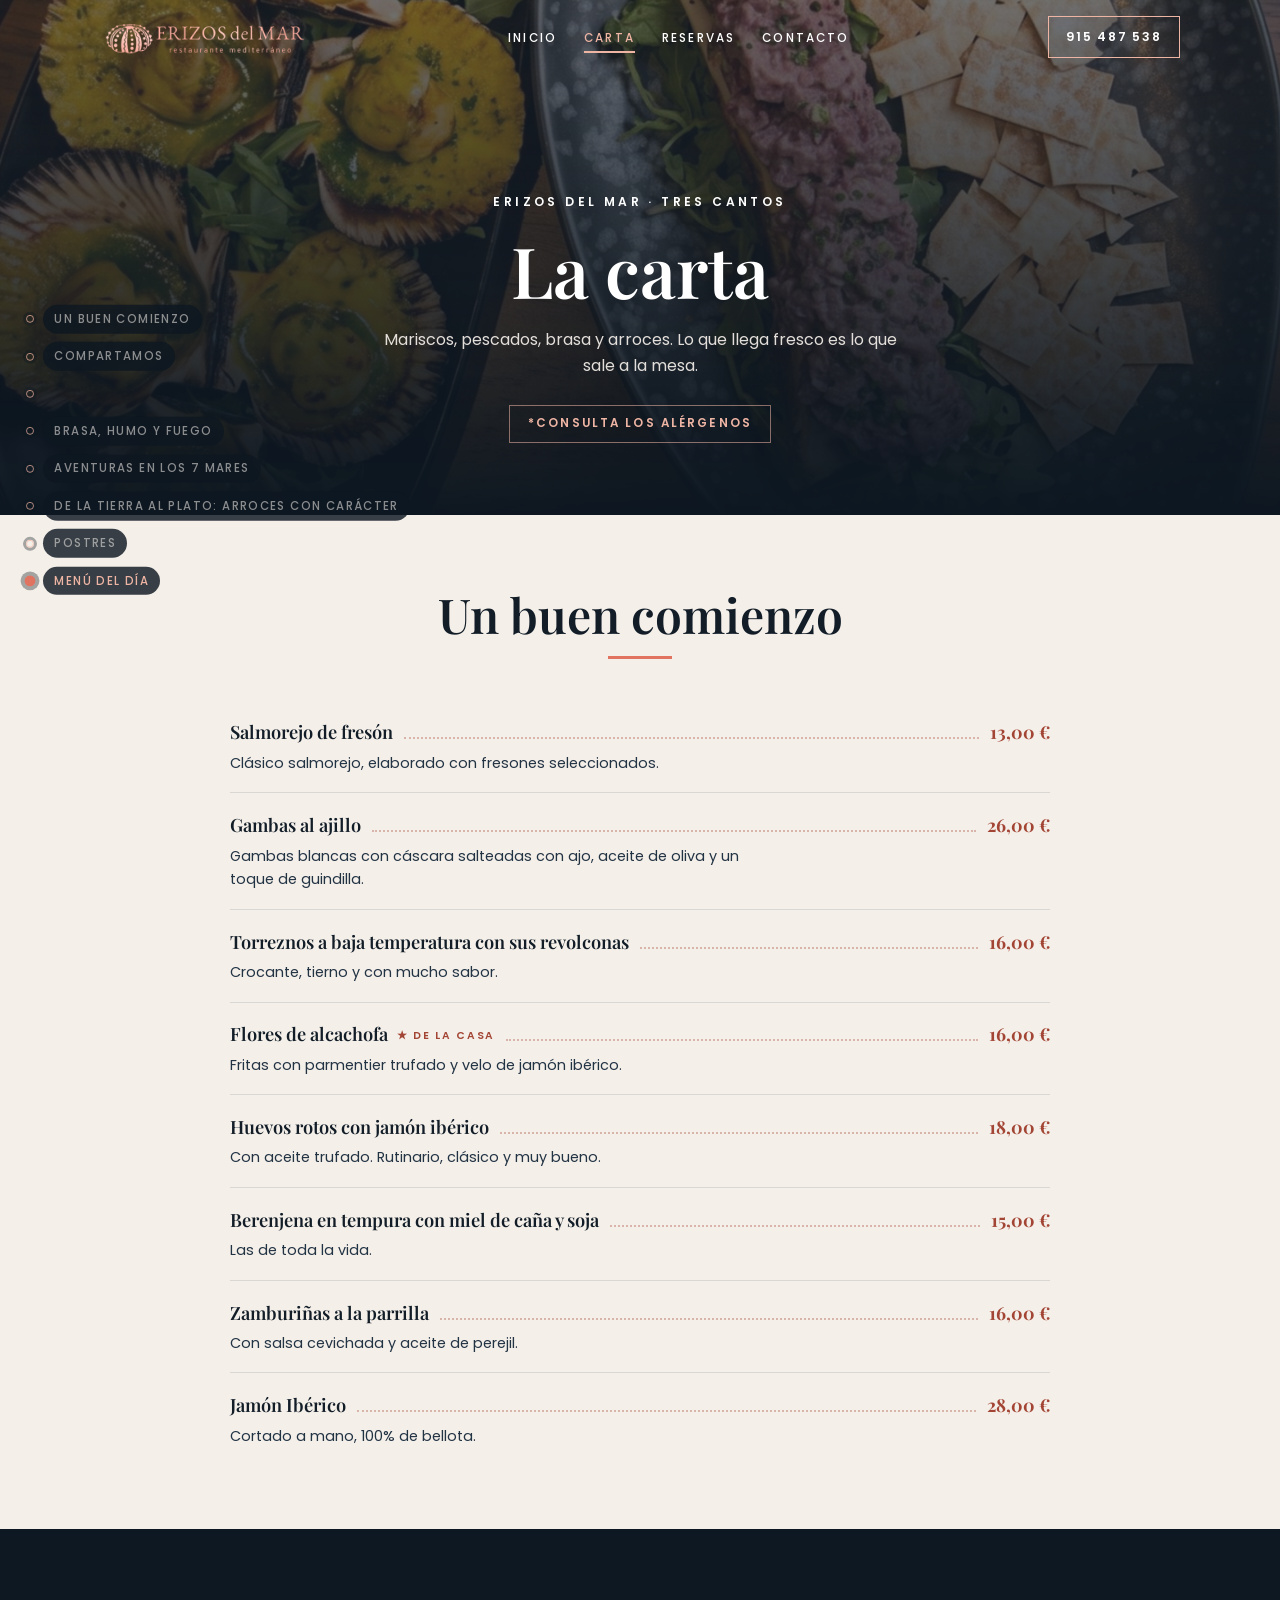
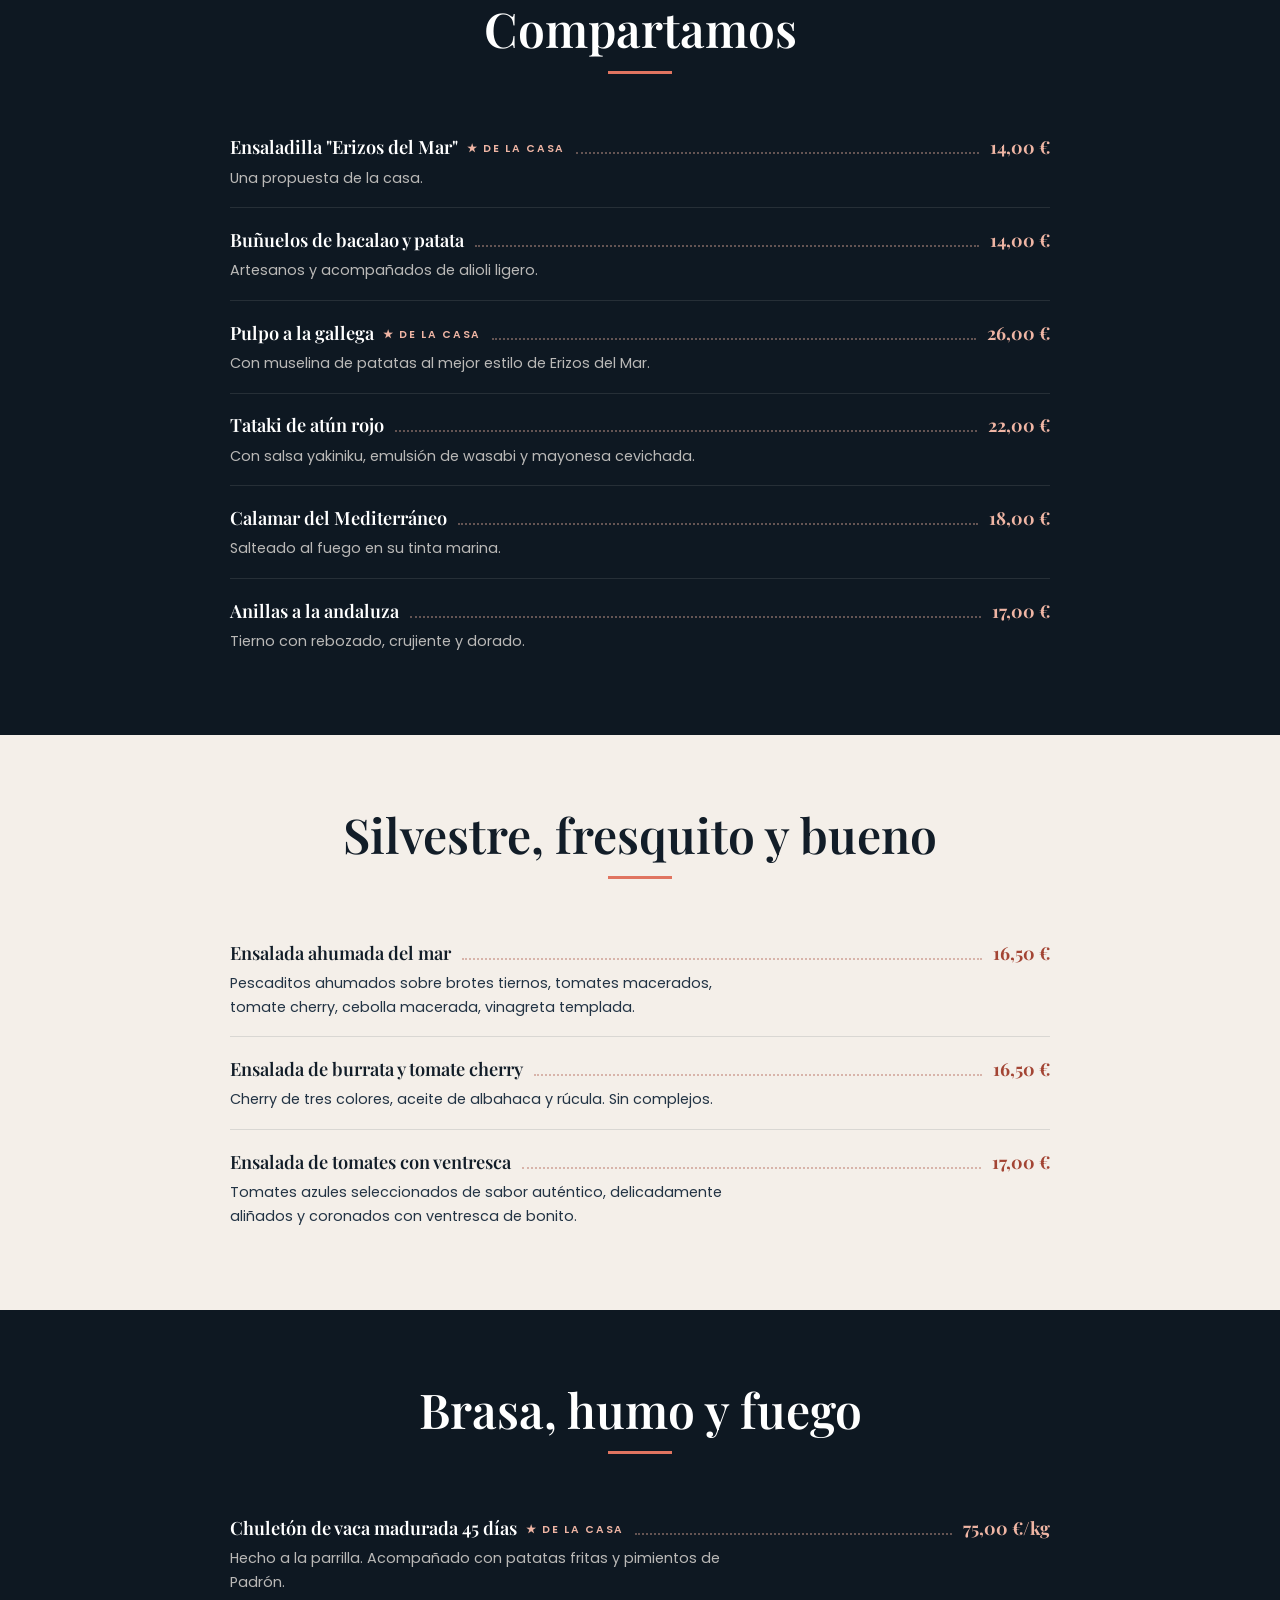
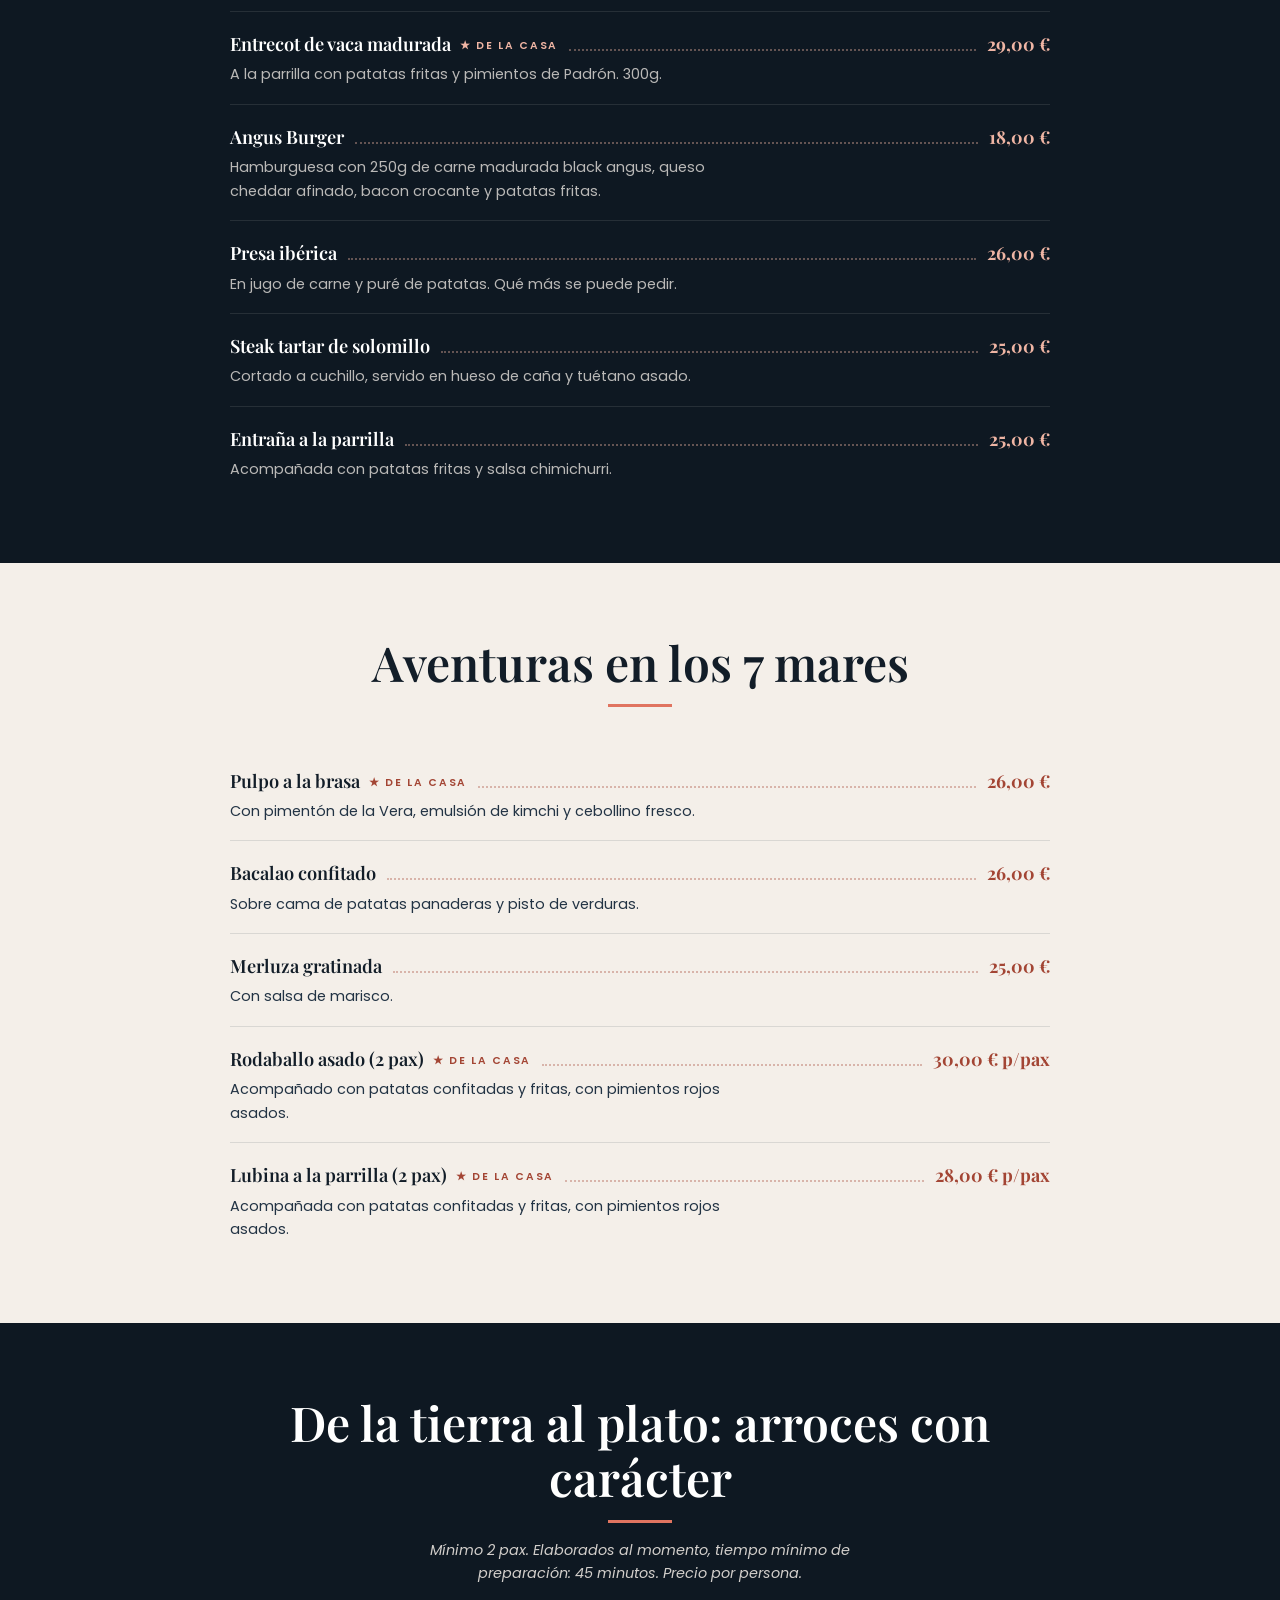
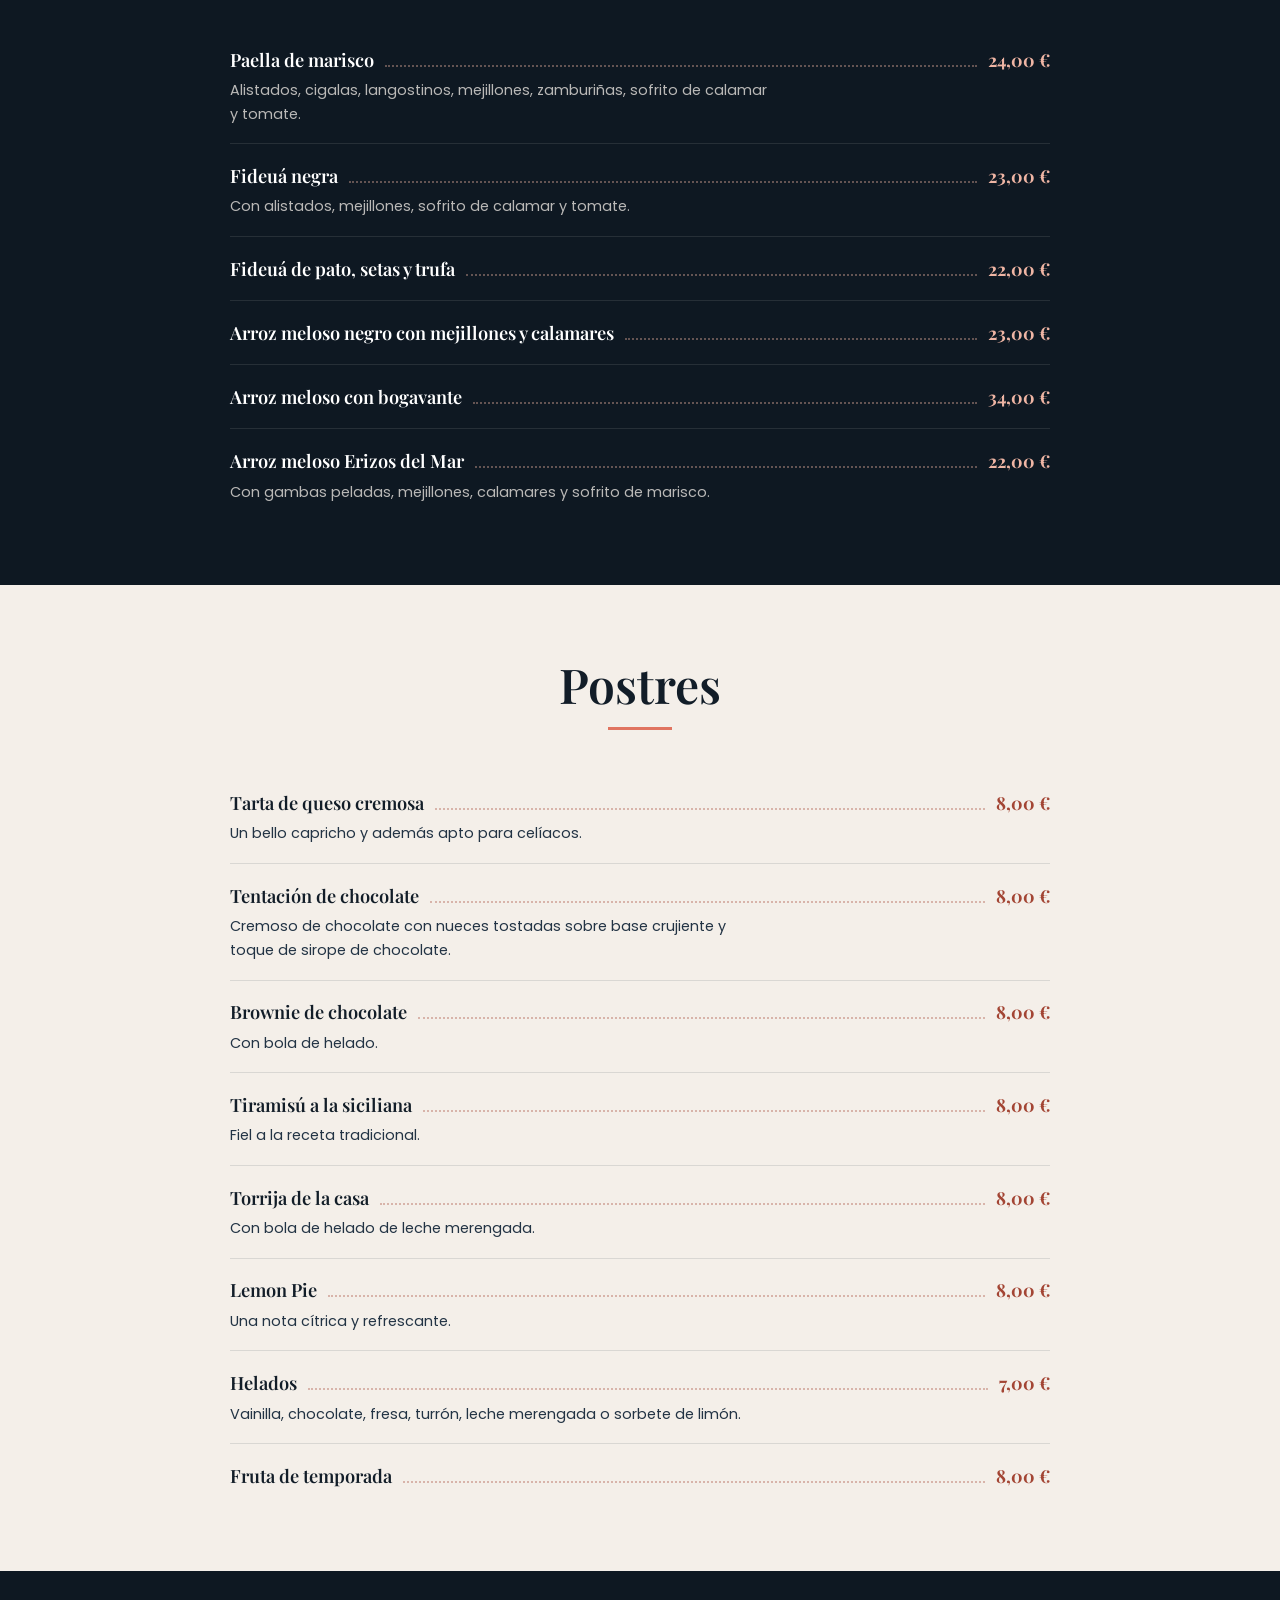
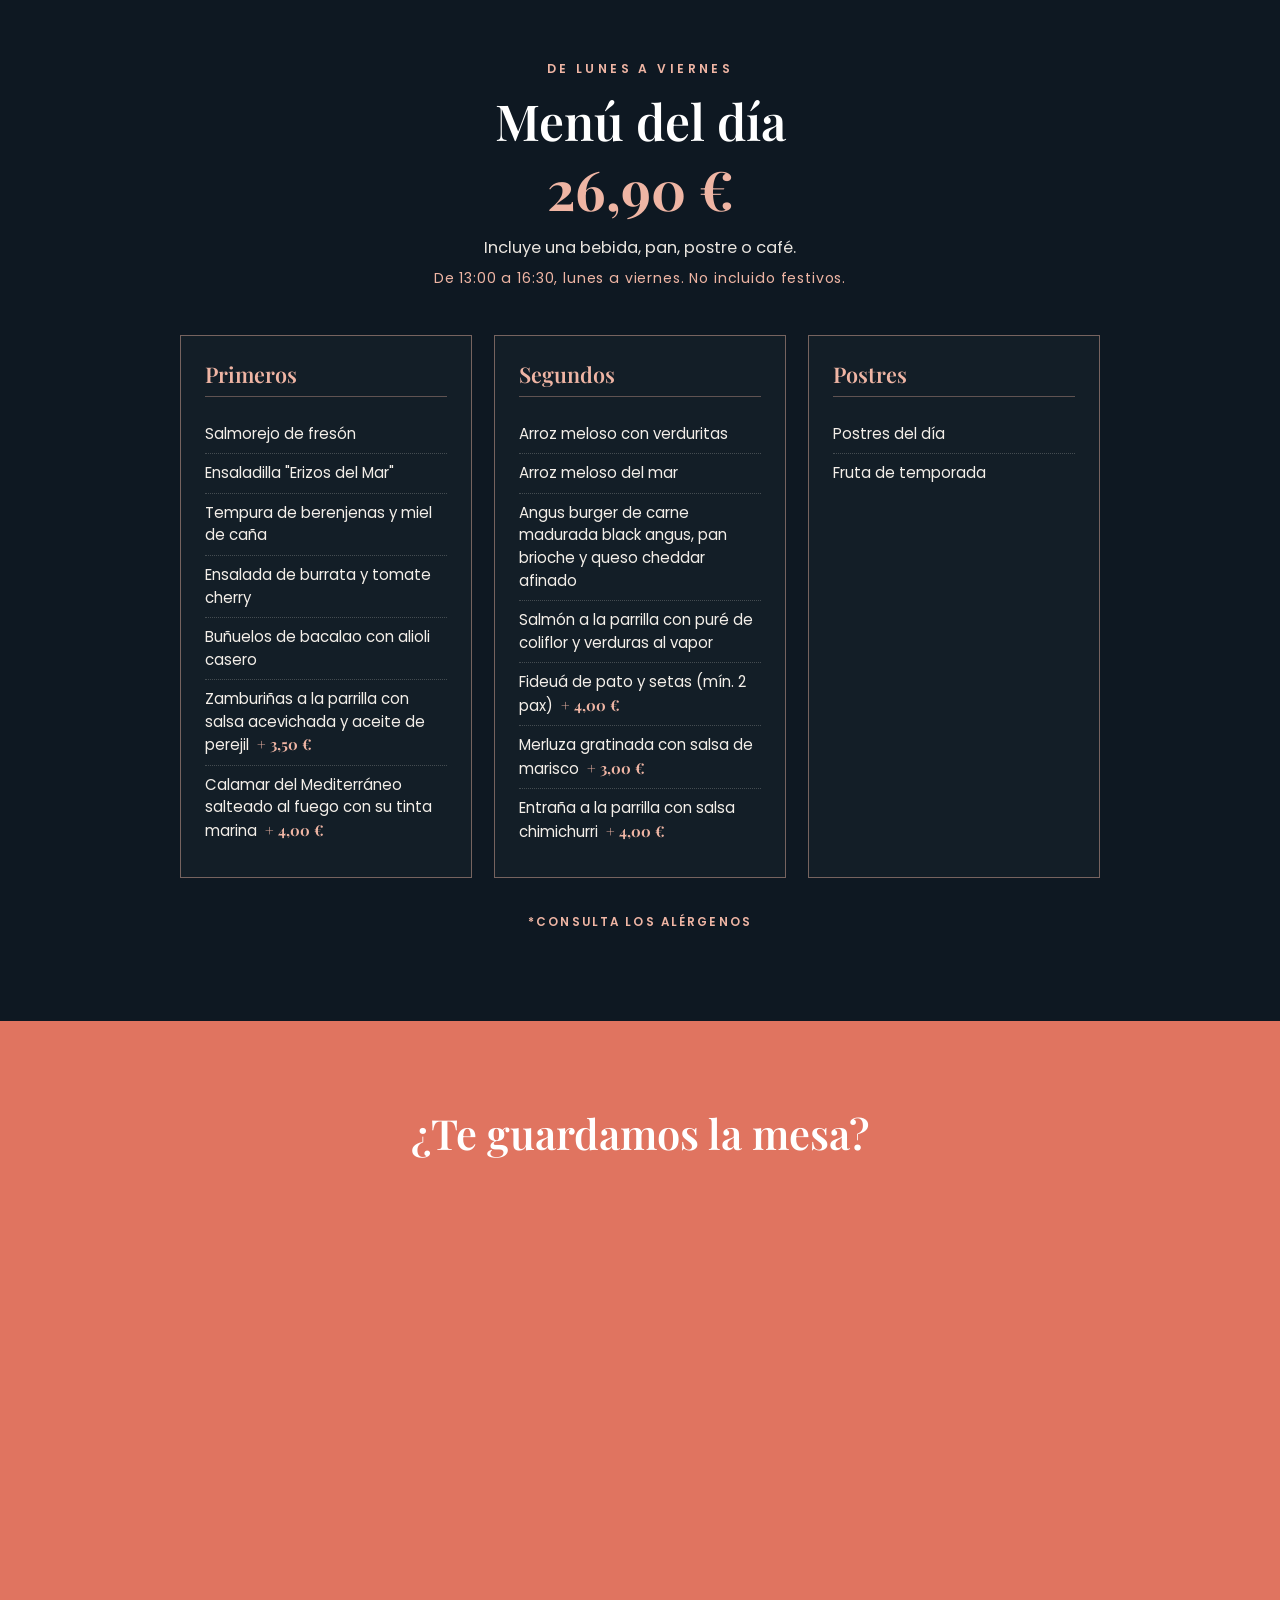
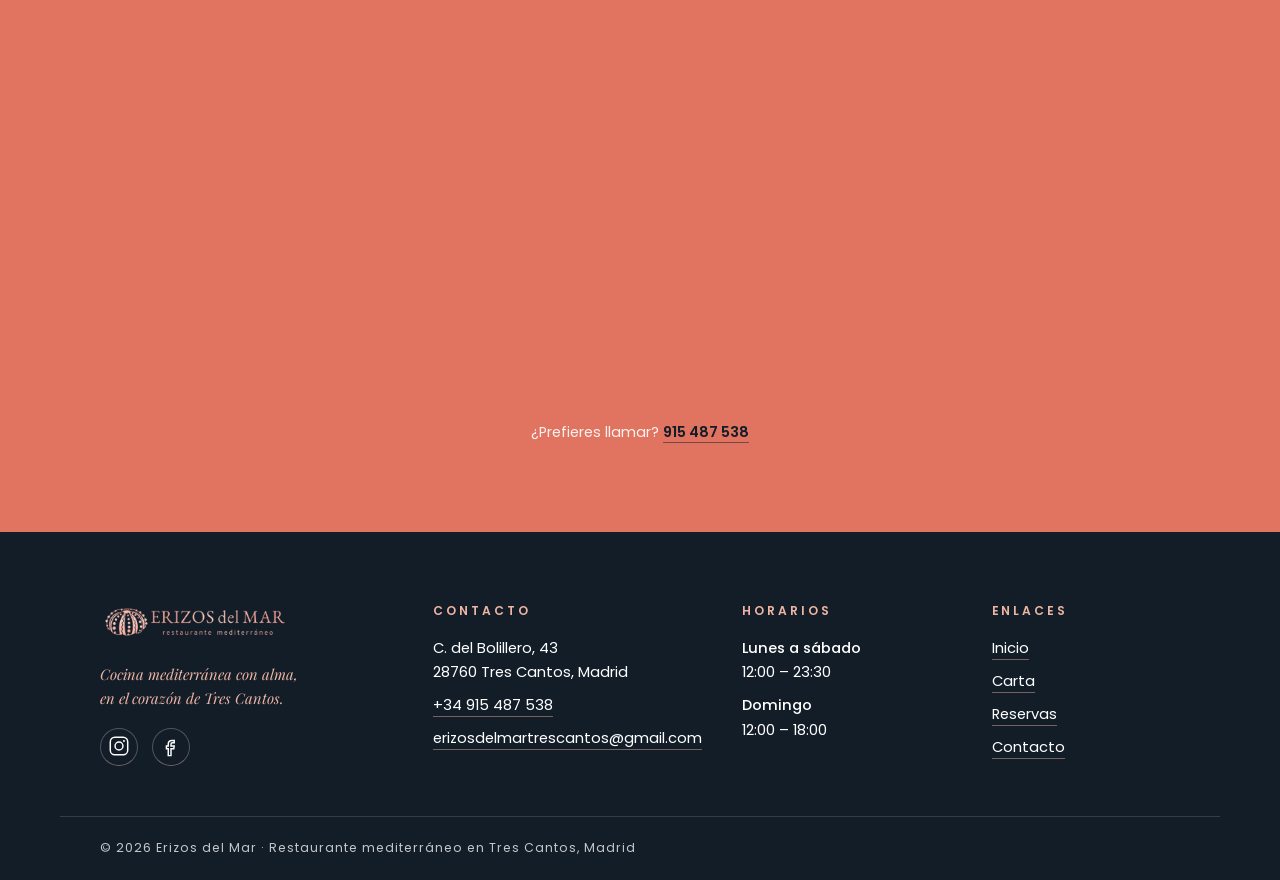
==== commit c6d5c0cb: "Animaciones: reveal on scroll, parallax en hero, titular palabra a palabra, zoom hover en slider" ====
--- a/carta/index.html
+++ b/carta/index.html
@@ -1 +1 @@
-<!DOCTYPE html><html lang="es"><head><meta charset="utf-8"><meta name="viewport" content="width=device-width, initial-scale=1"><title>Carta — Erizos del Mar, restaurante mediterráneo en Tres Cantos</title><meta name="description" content="Carta completa de Erizos del Mar en Tres Cantos: mariscos, pescados, carnes a la brasa, arroces y postres caseros. Menú del día 26,90 € de lunes a viernes."><link rel="icon" type="image/png" href="/img/favicon-erizo.png"><meta property="og:type" content="website"><meta name="twitter:card" content="summary_large_image"><meta property="og:site_name" content="Erizos del Mar"><meta property="og:title" content="Carta — Erizos del Mar, restaurante mediterráneo en Tres Cantos"><meta property="og:description" content="Carta completa de Erizos del Mar en Tres Cantos: mariscos, pescados, carnes a la brasa, arroces y postres caseros. Menú del día 26,90 € de lunes a viernes."><meta property="og:image" content="https://www.erizosdelmar.com/img/platos/mesa-pano.jpg"><meta property="og:locale" content="es_ES"><link rel="preconnect" href="https://fonts.googleapis.com"><link rel="preconnect" href="https://fonts.gstatic.com" crossorigin><link rel="stylesheet" href="https://fonts.googleapis.com/css2?family=Playfair+Display:ital,wght@0,500;0,600;0,700;1,500;1,600&family=Poppins:wght@400;500;600&family=Caveat:wght@500;600&display=swap"><script type="application/ld+json">{"@context":"https://schema.org","@type":"Restaurant","name":"Erizos del Mar","description":"Cocina mediterránea con alma en Tres Cantos, Madrid.","url":"https://www.erizosdelmar.com","image":"https://www.erizosdelmar.com/img/platos/mesa-pano.jpg","telephone":"+34915487538","email":"erizosdelmartrescantos@gmail.com","servesCuisine":["Mediterránea","Mariscos","Pescados","Arroces","Carnes a la brasa"],"priceRange":"€€","acceptsReservations":"True","address":{"@type":"PostalAddress","streetAddress":"C. del Bolillero, 43","postalCode":"28760","addressLocality":"Tres Cantos","addressRegion":"Madrid","addressCountry":"ES"},"openingHoursSpecification":[{"@type":"OpeningHoursSpecification","dayOfWeek":["Monday","Tuesday","Wednesday","Thursday","Friday","Saturday"],"opens":"12:00","closes":"23:30"},{"@type":"OpeningHoursSpecification","dayOfWeek":"Sunday","opens":"12:00","closes":"18:00"}]}</script><script type="application/ld+json">{"@context":"https://schema.org","@type":"Menu","name":"Carta de Erizos del Mar","inLanguage":"es","hasMenuSection":[{"@type":"MenuSection","name":"Un buen comienzo","hasMenuItem":[{"@type":"MenuItem","name":"Salmorejo de fresón","description":"Clásico salmorejo, elaborado con fresones seleccionados.","offers":{"@type":"Offer","price":"13.00","priceCurrency":"EUR"}},{"@type":"MenuItem","name":"Gambas al ajillo","description":"Gambas blancas con cáscara salteadas con ajo, aceite de oliva y un toque de guindilla.","offers":{"@type":"Offer","price":"26.00","priceCurrency":"EUR"}},{"@type":"MenuItem","name":"Torreznos a baja temperatura con sus revolconas","description":"Crocante, tierno y con mucho sabor.","offers":{"@type":"Offer","price":"16.00","priceCurrency":"EUR"}},{"@type":"MenuItem","name":"Flores de alcachofa","description":"Fritas con parmentier trufado y velo de jamón ibérico.","offers":{"@type":"Offer","price":"16.00","priceCurrency":"EUR"}},{"@type":"MenuItem","name":"Huevos rotos con jamón ibérico","description":"Con aceite trufado. Rutinario, clásico y muy bueno.","offers":{"@type":"Offer","price":"18.00","priceCurrency":"EUR"}},{"@type":"MenuItem","name":"Berenjena en tempura con miel de caña y soja","description":"Las de toda la vida.","offers":{"@type":"Offer","price":"15.00","priceCurrency":"EUR"}},{"@type":"MenuItem","name":"Zamburiñas a la parrilla","description":"Con salsa cevichada y aceite de perejil.","offers":{"@type":"Offer","price":"16.00","priceCurrency":"EUR"}},{"@type":"MenuItem","name":"Jamón Ibérico","description":"Cortado a mano, 100% de bellota.","offers":{"@type":"Offer","price":"28.00","priceCurrency":"EUR"}}]},{"@type":"MenuSection","name":"Compartamos","hasMenuItem":[{"@type":"MenuItem","name":"Ensaladilla \"Erizos del Mar\"","description":"Una propuesta de la casa.","offers":{"@type":"Offer","price":"14.00","priceCurrency":"EUR"}},{"@type":"MenuItem","name":"Buñuelos de bacalao y patata","description":"Artesanos y acompañados de alioli ligero.","offers":{"@type":"Offer","price":"14.00","priceCurrency":"EUR"}},{"@type":"MenuItem","name":"Pulpo a la gallega","description":"Con muselina de patatas al mejor estilo de Erizos del Mar.","offers":{"@type":"Offer","price":"26.00","priceCurrency":"EUR"}},{"@type":"MenuItem","name":"Tataki de atún rojo","description":"Con salsa yakiniku, emulsión de wasabi y mayonesa cevichada.","offers":{"@type":"Offer","price":"22.00","priceCurrency":"EUR"}},{"@type":"MenuItem","name":"Calamar del Mediterráneo","description":"Salteado al fuego en su tinta marina.","offers":{"@type":"Offer","price":"18.00","priceCurrency":"EUR"}},{"@type":"MenuItem","name":"Anillas a la andaluza","description":"Tierno con rebozado, crujiente y dorado.","offers":{"@type":"Offer","price":"17.00","priceCurrency":"EUR"}}]},{"@type":"MenuSection","name":"Silvestre, fresquito y bueno","hasMenuItem":[{"@type":"MenuItem","name":"Ensalada ahumada del mar","description":"Pescaditos ahumados sobre brotes tiernos, tomates macerados, tomate cherry, cebolla macerada, vinagreta templada.","offers":{"@type":"Offer","price":"16.50","priceCurrency":"EUR"}},{"@type":"MenuItem","name":"Ensalada de burrata y tomate cherry","description":"Cherry de tres colores, aceite de albahaca y rúcula. Sin complejos.","offers":{"@type":"Offer","price":"16.50","priceCurrency":"EUR"}},{"@type":"MenuItem","name":"Ensalada de tomates con ventresca","description":"Tomates azules seleccionados de sabor auténtico, delicadamente aliñados y coronados con ventresca de bonito.","offers":{"@type":"Offer","price":"17.00","priceCurrency":"EUR"}}]},{"@type":"MenuSection","name":"Brasa, humo y fuego","hasMenuItem":[{"@type":"MenuItem","name":"Chuletón de vaca madurada 45 días","description":"Hecho a la parrilla. Acompañado con patatas fritas y pimientos de Padrón.","offers":{"@type":"Offer","price":"75.00","priceCurrency":"EUR"}},{"@type":"MenuItem","name":"Entrecot de vaca madurada","description":"A la parrilla con patatas fritas y pimientos de Padrón. 300g.","offers":{"@type":"Offer","price":"29.00","priceCurrency":"EUR"}},{"@type":"MenuItem","name":"Angus Burger","description":"Hamburguesa con 250g de carne madurada black angus, queso cheddar afinado, bacon crocante y patatas fritas.","offers":{"@type":"Offer","price":"18.00","priceCurrency":"EUR"}},{"@type":"MenuItem","name":"Presa ibérica","description":"En jugo de carne y puré de patatas. Qué más se puede pedir.","offers":{"@type":"Offer","price":"26.00","priceCurrency":"EUR"}},{"@type":"MenuItem","name":"Steak tartar de solomillo","description":"Cortado a cuchillo, servido en hueso de caña y tuétano asado.","offers":{"@type":"Offer","price":"25.00","priceCurrency":"EUR"}},{"@type":"MenuItem","name":"Entraña a la parrilla","description":"Acompañada con patatas fritas y salsa chimichurri.","offers":{"@type":"Offer","price":"25.00","priceCurrency":"EUR"}}]},{"@type":"MenuSection","name":"Aventuras en los 7 mares","hasMenuItem":[{"@type":"MenuItem","name":"Pulpo a la brasa","description":"Con pimentón de la Vera, emulsión de kimchi y cebollino fresco.","offers":{"@type":"Offer","price":"26.00","priceCurrency":"EUR"}},{"@type":"MenuItem","name":"Bacalao confitado","description":"Sobre cama de patatas panaderas y pisto de verduras.","offers":{"@type":"Offer","price":"26.00","priceCurrency":"EUR"}},{"@type":"MenuItem","name":"Merluza gratinada","description":"Con salsa de marisco.","offers":{"@type":"Offer","price":"25.00","priceCurrency":"EUR"}},{"@type":"MenuItem","name":"Rodaballo asado (2 pax)","description":"Acompañado con patatas confitadas y fritas, con pimientos rojos asados.","offers":{"@type":"Offer","price":"30.00","priceCurrency":"EUR"}},{"@type":"MenuItem","name":"Lubina a la parrilla (2 pax)","description":"Acompañada con patatas confitadas y fritas, con pimientos rojos asados.","offers":{"@type":"Offer","price":"28.00","priceCurrency":"EUR"}}]},{"@type":"MenuSection","name":"De la tierra al plato: arroces con carácter","hasMenuItem":[{"@type":"MenuItem","name":"Paella de marisco","description":"Alistados, cigalas, langostinos, mejillones, zamburiñas, sofrito de calamar y tomate.","offers":{"@type":"Offer","price":"24.00","priceCurrency":"EUR"}},{"@type":"MenuItem","name":"Fideuá negra","description":"Con alistados, mejillones, sofrito de calamar y tomate.","offers":{"@type":"Offer","price":"23.00","priceCurrency":"EUR"}},{"@type":"MenuItem","name":"Fideuá de pato, setas y trufa","offers":{"@type":"Offer","price":"22.00","priceCurrency":"EUR"}},{"@type":"MenuItem","name":"Arroz meloso negro con mejillones y calamares","offers":{"@type":"Offer","price":"23.00","priceCurrency":"EUR"}},{"@type":"MenuItem","name":"Arroz meloso con bogavante","offers":{"@type":"Offer","price":"34.00","priceCurrency":"EUR"}},{"@type":"MenuItem","name":"Arroz meloso Erizos del Mar","description":"Con gambas peladas, mejillones, calamares y sofrito de marisco.","offers":{"@type":"Offer","price":"22.00","priceCurrency":"EUR"}}]},{"@type":"MenuSection","name":"Postres","hasMenuItem":[{"@type":"MenuItem","name":"Tarta de queso cremosa","description":"Un bello capricho y además apto para celíacos.","offers":{"@type":"Offer","price":"8.00","priceCurrency":"EUR"}},{"@type":"MenuItem","name":"Tentación de chocolate","description":"Cremoso de chocolate con nueces tostadas sobre base crujiente y toque de sirope de chocolate.","offers":{"@type":"Offer","price":"8.00","priceCurrency":"EUR"}},{"@type":"MenuItem","name":"Brownie de chocolate","description":"Con bola de helado.","offers":{"@type":"Offer","price":"8.00","priceCurrency":"EUR"}},{"@type":"MenuItem","name":"Tiramisú a la siciliana","description":"Fiel a la receta tradicional.","offers":{"@type":"Offer","price":"8.00","priceCurrency":"EUR"}},{"@type":"MenuItem","name":"Torrija de la casa","description":"Con bola de helado de leche merengada.","offers":{"@type":"Offer","price":"8.00","priceCurrency":"EUR"}},{"@type":"MenuItem","name":"Lemon Pie","description":"Una nota cítrica y refrescante.","offers":{"@type":"Offer","price":"8.00","priceCurrency":"EUR"}},{"@type":"MenuItem","name":"Helados","description":"Vainilla, chocolate, fresa, turrón, leche merengada o sorbete de limón.","offers":{"@type":"Offer","price":"7.00","priceCurrency":"EUR"}},{"@type":"MenuItem","name":"Fruta de temporada","offers":{"@type":"Offer","price":"8.00","priceCurrency":"EUR"}}]},{"@type":"MenuSection","name":"Menú del día","description":"Incluye una bebida, pan, postre o café. De 13:00 a 16:30, lunes a viernes. No incluido festivos.","offers":{"@type":"Offer","price":"26.90","priceCurrency":"EUR"}}]}</script><link rel="stylesheet" href="/_astro/WidgetReservas.DLwuZrfI.css"><link rel="stylesheet" href="/_astro/carta.BFjxiMqR.css"></head><body><a class="salto-contenido" href="#contenido">Saltar al contenido</a><header class="cabecera" data-cabecera data-astro-cid-24uzi5m7><div class="contenedor cabecera-int" data-astro-cid-24uzi5m7><a class="marca" href="/" data-astro-cid-24uzi5m7><img src="/img/erizodelmar.png" alt="Erizos del Mar — restaurante mediterráneo" width="220" height="63" data-astro-cid-24uzi5m7></a><nav aria-label="Navegación principal" data-astro-cid-24uzi5m7><ul data-astro-cid-24uzi5m7><li data-astro-cid-24uzi5m7><a href="/" data-astro-cid-24uzi5m7>Inicio</a></li><li data-astro-cid-24uzi5m7><a href="/carta" aria-current="page" data-astro-cid-24uzi5m7>Carta</a></li><li data-astro-cid-24uzi5m7><a href="/#reservas" data-astro-cid-24uzi5m7>Reservas</a></li><li data-astro-cid-24uzi5m7><a href="/#contacto" data-astro-cid-24uzi5m7>Contacto</a></li></ul></nav><a class="btn-tel" href="tel:+34915487538" data-astro-cid-24uzi5m7>915 487 538</a></div></header><script type="module">var e=document.querySelector(`[data-cabecera]`);if(e){let t=()=>document.documentElement.style.setProperty(`--altura-cabecera`,`${e.offsetHeight}px`);if(t(),window.addEventListener(`resize`,t,{passive:!0}),!e.classList.contains(`solida`)){let t=()=>{e.classList.toggle(`con-fondo`,window.scrollY>40)};t(),window.addEventListener(`scroll`,t,{passive:!0})}}</script><main id="contenido"><div class="carta-fondo" data-astro-cid-yhhbm4vk><!-- CABECERA con imagen fundida --><section class="carta-hero" data-astro-cid-yhhbm4vk><div class="carta-hero-img" aria-hidden="true" data-astro-cid-yhhbm4vk></div><div class="contenedor carta-hero-int" data-astro-cid-yhhbm4vk><p class="carta-etiqueta" data-astro-cid-yhhbm4vk>Erizos del Mar · Tres Cantos</p><h1 data-astro-cid-yhhbm4vk>La carta</h1><p class="carta-intro" data-astro-cid-yhhbm4vk>Mariscos, pescados, brasa y arroces. Lo que llega fresco es lo que sale a la mesa.</p><p class="alergenos" data-astro-cid-yhhbm4vk>*CONSULTA LOS ALÉRGENOS</p></div></section><!-- SUBMENÚ VERTICAL (escritorio) --><nav class="carta-guia" aria-label="Secciones de la carta" data-astro-cid-yhhbm4vk><ul data-astro-cid-yhhbm4vk><li data-astro-cid-yhhbm4vk><a href="#un-buen-comienzo" data-guia="un-buen-comienzo" data-astro-cid-yhhbm4vk><span class="guia-punto" aria-hidden="true" data-astro-cid-yhhbm4vk></span><span class="guia-texto" data-astro-cid-yhhbm4vk>Un buen comienzo</span></a></li><li data-astro-cid-yhhbm4vk><a href="#compartamos" data-guia="compartamos" data-astro-cid-yhhbm4vk><span class="guia-punto" aria-hidden="true" data-astro-cid-yhhbm4vk></span><span class="guia-texto" data-astro-cid-yhhbm4vk>Compartamos</span></a></li><li data-astro-cid-yhhbm4vk><a href="#ensaladas" data-guia="ensaladas" data-astro-cid-yhhbm4vk><span class="guia-punto" aria-hidden="true" data-astro-cid-yhhbm4vk></span><span class="guia-texto" data-astro-cid-yhhbm4vk>Silvestre, fresquito y bueno</span></a></li><li data-astro-cid-yhhbm4vk><a href="#brasa" data-guia="brasa" data-astro-cid-yhhbm4vk><span class="guia-punto" aria-hidden="true" data-astro-cid-yhhbm4vk></span><span class="guia-texto" data-astro-cid-yhhbm4vk>Brasa, humo y fuego</span></a></li><li data-astro-cid-yhhbm4vk><a href="#pescados" data-guia="pescados" data-astro-cid-yhhbm4vk><span class="guia-punto" aria-hidden="true" data-astro-cid-yhhbm4vk></span><span class="guia-texto" data-astro-cid-yhhbm4vk>Aventuras en los 7 mares</span></a></li><li data-astro-cid-yhhbm4vk><a href="#arroces" data-guia="arroces" data-astro-cid-yhhbm4vk><span class="guia-punto" aria-hidden="true" data-astro-cid-yhhbm4vk></span><span class="guia-texto" data-astro-cid-yhhbm4vk>De la tierra al plato: arroces con carácter</span></a></li><li data-astro-cid-yhhbm4vk><a href="#postres" data-guia="postres" data-astro-cid-yhhbm4vk><span class="guia-punto" aria-hidden="true" data-astro-cid-yhhbm4vk></span><span class="guia-texto" data-astro-cid-yhhbm4vk>Postres</span></a></li><li data-astro-cid-yhhbm4vk><a href="#menu-del-dia" data-guia="menu-del-dia" class="enlace-menu" data-astro-cid-yhhbm4vk><span class="guia-punto" aria-hidden="true" data-astro-cid-yhhbm4vk></span><span class="guia-texto" data-astro-cid-yhhbm4vk>Menú del día</span></a></li></ul></nav><!-- ÍNDICE FLOTANTE (móvil / tablet): botón + panel a pantalla completa --><button class="fab-indice" type="button" aria-haspopup="dialog" aria-expanded="false" aria-controls="panel-indice" data-fab data-astro-cid-yhhbm4vk><svg viewBox="0 0 24 24" fill="none" stroke="currentColor" stroke-width="2" stroke-linecap="round" aria-hidden="true" data-astro-cid-yhhbm4vk><path d="M4 6h16M4 12h16M4 18h10" data-astro-cid-yhhbm4vk></path></svg><span class="fab-texto" data-astro-cid-yhhbm4vk>Secciones</span></button><div class="panel-indice" id="panel-indice" role="dialog" aria-label="Índice de la carta" hidden data-panel data-astro-cid-yhhbm4vk><button class="panel-cerrar" type="button" aria-label="Cerrar índice" data-cerrar data-astro-cid-yhhbm4vk>×</button><nav aria-label="Secciones de la carta" data-astro-cid-yhhbm4vk><ul data-astro-cid-yhhbm4vk><li style="--orden: 0" data-astro-cid-yhhbm4vk><a href="#un-buen-comienzo" data-enlace-panel data-astro-cid-yhhbm4vk><span class="panel-num" data-astro-cid-yhhbm4vk>01</span>Un buen comienzo</a></li><li style="--orden: 1" data-astro-cid-yhhbm4vk><a href="#compartamos" data-enlace-panel data-astro-cid-yhhbm4vk><span class="panel-num" data-astro-cid-yhhbm4vk>02</span>Compartamos</a></li><li style="--orden: 2" data-astro-cid-yhhbm4vk><a href="#ensaladas" data-enlace-panel data-astro-cid-yhhbm4vk><span class="panel-num" data-astro-cid-yhhbm4vk>03</span>Silvestre, fresquito y bueno</a></li><li style="--orden: 3" data-astro-cid-yhhbm4vk><a href="#brasa" data-enlace-panel data-astro-cid-yhhbm4vk><span class="panel-num" data-astro-cid-yhhbm4vk>04</span>Brasa, humo y fuego</a></li><li style="--orden: 4" data-astro-cid-yhhbm4vk><a href="#pescados" data-enlace-panel data-astro-cid-yhhbm4vk><span class="panel-num" data-astro-cid-yhhbm4vk>05</span>Aventuras en los 7 mares</a></li><li style="--orden: 5" data-astro-cid-yhhbm4vk><a href="#arroces" data-enlace-panel data-astro-cid-yhhbm4vk><span class="panel-num" data-astro-cid-yhhbm4vk>06</span>De la tierra al plato: arroces con carácter</a></li><li style="--orden: 6" data-astro-cid-yhhbm4vk><a href="#postres" data-enlace-panel data-astro-cid-yhhbm4vk><span class="panel-num" data-astro-cid-yhhbm4vk>07</span>Postres</a></li><li style="--orden: 7" data-astro-cid-yhhbm4vk><a href="#menu-del-dia" class="panel-menu" data-enlace-panel data-astro-cid-yhhbm4vk><span class="panel-num" data-astro-cid-yhhbm4vk>★</span>Menú del día · 26,90 €</a></li></ul></nav></div><!-- SECCIONES --><section id="un-buen-comienzo" class="seccion seccion-clara" aria-labelledby="t-un-buen-comienzo" data-seccion="un-buen-comienzo" data-astro-cid-yhhbm4vk><div class="contenedor seccion-int" data-astro-cid-yhhbm4vk><header class="seccion-cabeza" data-astro-cid-yhhbm4vk><h2 id="t-un-buen-comienzo" data-astro-cid-yhhbm4vk>Un buen comienzo</h2></header><ul class="platos" data-astro-cid-yhhbm4vk><li class="plato" data-astro-cid-yhhbm4vk><div class="plato-linea" data-astro-cid-yhhbm4vk><h3 class="plato-nombre" data-astro-cid-yhhbm4vk>Salmorejo de fresón</h3><span class="puntos" aria-hidden="true" data-astro-cid-yhhbm4vk></span><span class="precio" data-astro-cid-yhhbm4vk>13,00 €</span></div><p class="plato-desc" data-astro-cid-yhhbm4vk>Clásico salmorejo, elaborado con fresones seleccionados.</p></li><li class="plato" data-astro-cid-yhhbm4vk><div class="plato-linea" data-astro-cid-yhhbm4vk><h3 class="plato-nombre" data-astro-cid-yhhbm4vk>Gambas al ajillo</h3><span class="puntos" aria-hidden="true" data-astro-cid-yhhbm4vk></span><span class="precio" data-astro-cid-yhhbm4vk>26,00 €</span></div><p class="plato-desc" data-astro-cid-yhhbm4vk>Gambas blancas con cáscara salteadas con ajo, aceite de oliva y un toque de guindilla.</p></li><li class="plato" data-astro-cid-yhhbm4vk><div class="plato-linea" data-astro-cid-yhhbm4vk><h3 class="plato-nombre" data-astro-cid-yhhbm4vk>Torreznos a baja temperatura con sus revolconas</h3><span class="puntos" aria-hidden="true" data-astro-cid-yhhbm4vk></span><span class="precio" data-astro-cid-yhhbm4vk>16,00 €</span></div><p class="plato-desc" data-astro-cid-yhhbm4vk>Crocante, tierno y con mucho sabor.</p></li><li class="plato" data-astro-cid-yhhbm4vk><div class="plato-linea" data-astro-cid-yhhbm4vk><h3 class="plato-nombre" data-astro-cid-yhhbm4vk>Flores de alcachofa<span class="reco" data-astro-cid-yhhbm4vk>★ De la casa</span></h3><span class="puntos" aria-hidden="true" data-astro-cid-yhhbm4vk></span><span class="precio" data-astro-cid-yhhbm4vk>16,00 €</span></div><p class="plato-desc" data-astro-cid-yhhbm4vk>Fritas con parmentier trufado y velo de jamón ibérico.</p></li><li class="plato" data-astro-cid-yhhbm4vk><div class="plato-linea" data-astro-cid-yhhbm4vk><h3 class="plato-nombre" data-astro-cid-yhhbm4vk>Huevos rotos con jamón ibérico</h3><span class="puntos" aria-hidden="true" data-astro-cid-yhhbm4vk></span><span class="precio" data-astro-cid-yhhbm4vk>18,00 €</span></div><p class="plato-desc" data-astro-cid-yhhbm4vk>Con aceite trufado. Rutinario, clásico y muy bueno.</p></li><li class="plato" data-astro-cid-yhhbm4vk><div class="plato-linea" data-astro-cid-yhhbm4vk><h3 class="plato-nombre" data-astro-cid-yhhbm4vk>Berenjena en tempura con miel de caña y soja</h3><span class="puntos" aria-hidden="true" data-astro-cid-yhhbm4vk></span><span class="precio" data-astro-cid-yhhbm4vk>15,00 €</span></div><p class="plato-desc" data-astro-cid-yhhbm4vk>Las de toda la vida.</p></li><li class="plato" data-astro-cid-yhhbm4vk><div class="plato-linea" data-astro-cid-yhhbm4vk><h3 class="plato-nombre" data-astro-cid-yhhbm4vk>Zamburiñas a la parrilla</h3><span class="puntos" aria-hidden="true" data-astro-cid-yhhbm4vk></span><span class="precio" data-astro-cid-yhhbm4vk>16,00 €</span></div><p class="plato-desc" data-astro-cid-yhhbm4vk>Con salsa cevichada y aceite de perejil.</p></li><li class="plato" data-astro-cid-yhhbm4vk><div class="plato-linea" data-astro-cid-yhhbm4vk><h3 class="plato-nombre" data-astro-cid-yhhbm4vk>Jamón Ibérico</h3><span class="puntos" aria-hidden="true" data-astro-cid-yhhbm4vk></span><span class="precio" data-astro-cid-yhhbm4vk>28,00 €</span></div><p class="plato-desc" data-astro-cid-yhhbm4vk>Cortado a mano, 100% de bellota.</p></li></ul></div></section><section id="compartamos" class="seccion" aria-labelledby="t-compartamos" data-seccion="compartamos" data-astro-cid-yhhbm4vk><div class="contenedor seccion-int" data-astro-cid-yhhbm4vk><header class="seccion-cabeza" data-astro-cid-yhhbm4vk><h2 id="t-compartamos" data-astro-cid-yhhbm4vk>Compartamos</h2></header><ul class="platos" data-astro-cid-yhhbm4vk><li class="plato" data-astro-cid-yhhbm4vk><div class="plato-linea" data-astro-cid-yhhbm4vk><h3 class="plato-nombre" data-astro-cid-yhhbm4vk>Ensaladilla &quot;Erizos del Mar&quot;<span class="reco" data-astro-cid-yhhbm4vk>★ De la casa</span></h3><span class="puntos" aria-hidden="true" data-astro-cid-yhhbm4vk></span><span class="precio" data-astro-cid-yhhbm4vk>14,00 €</span></div><p class="plato-desc" data-astro-cid-yhhbm4vk>Una propuesta de la casa.</p></li><li class="plato" data-astro-cid-yhhbm4vk><div class="plato-linea" data-astro-cid-yhhbm4vk><h3 class="plato-nombre" data-astro-cid-yhhbm4vk>Buñuelos de bacalao y patata</h3><span class="puntos" aria-hidden="true" data-astro-cid-yhhbm4vk></span><span class="precio" data-astro-cid-yhhbm4vk>14,00 €</span></div><p class="plato-desc" data-astro-cid-yhhbm4vk>Artesanos y acompañados de alioli ligero.</p></li><li class="plato" data-astro-cid-yhhbm4vk><div class="plato-linea" data-astro-cid-yhhbm4vk><h3 class="plato-nombre" data-astro-cid-yhhbm4vk>Pulpo a la gallega<span class="reco" data-astro-cid-yhhbm4vk>★ De la casa</span></h3><span class="puntos" aria-hidden="true" data-astro-cid-yhhbm4vk></span><span class="precio" data-astro-cid-yhhbm4vk>26,00 €</span></div><p class="plato-desc" data-astro-cid-yhhbm4vk>Con muselina de patatas al mejor estilo de Erizos del Mar.</p></li><li class="plato" data-astro-cid-yhhbm4vk><div class="plato-linea" data-astro-cid-yhhbm4vk><h3 class="plato-nombre" data-astro-cid-yhhbm4vk>Tataki de atún rojo</h3><span class="puntos" aria-hidden="true" data-astro-cid-yhhbm4vk></span><span class="precio" data-astro-cid-yhhbm4vk>22,00 €</span></div><p class="plato-desc" data-astro-cid-yhhbm4vk>Con salsa yakiniku, emulsión de wasabi y mayonesa cevichada.</p></li><li class="plato" data-astro-cid-yhhbm4vk><div class="plato-linea" data-astro-cid-yhhbm4vk><h3 class="plato-nombre" data-astro-cid-yhhbm4vk>Calamar del Mediterráneo</h3><span class="puntos" aria-hidden="true" data-astro-cid-yhhbm4vk></span><span class="precio" data-astro-cid-yhhbm4vk>18,00 €</span></div><p class="plato-desc" data-astro-cid-yhhbm4vk>Salteado al fuego en su tinta marina.</p></li><li class="plato" data-astro-cid-yhhbm4vk><div class="plato-linea" data-astro-cid-yhhbm4vk><h3 class="plato-nombre" data-astro-cid-yhhbm4vk>Anillas a la andaluza</h3><span class="puntos" aria-hidden="true" data-astro-cid-yhhbm4vk></span><span class="precio" data-astro-cid-yhhbm4vk>17,00 €</span></div><p class="plato-desc" data-astro-cid-yhhbm4vk>Tierno con rebozado, crujiente y dorado.</p></li></ul></div></section><section id="ensaladas" class="seccion seccion-clara" aria-labelledby="t-ensaladas" data-seccion="ensaladas" data-astro-cid-yhhbm4vk><div class="contenedor seccion-int" data-astro-cid-yhhbm4vk><header class="seccion-cabeza" data-astro-cid-yhhbm4vk><h2 id="t-ensaladas" data-astro-cid-yhhbm4vk>Silvestre, fresquito y bueno</h2></header><ul class="platos" data-astro-cid-yhhbm4vk><li class="plato" data-astro-cid-yhhbm4vk><div class="plato-linea" data-astro-cid-yhhbm4vk><h3 class="plato-nombre" data-astro-cid-yhhbm4vk>Ensalada ahumada del mar</h3><span class="puntos" aria-hidden="true" data-astro-cid-yhhbm4vk></span><span class="precio" data-astro-cid-yhhbm4vk>16,50 €</span></div><p class="plato-desc" data-astro-cid-yhhbm4vk>Pescaditos ahumados sobre brotes tiernos, tomates macerados, tomate cherry, cebolla macerada, vinagreta templada.</p></li><li class="plato" data-astro-cid-yhhbm4vk><div class="plato-linea" data-astro-cid-yhhbm4vk><h3 class="plato-nombre" data-astro-cid-yhhbm4vk>Ensalada de burrata y tomate cherry</h3><span class="puntos" aria-hidden="true" data-astro-cid-yhhbm4vk></span><span class="precio" data-astro-cid-yhhbm4vk>16,50 €</span></div><p class="plato-desc" data-astro-cid-yhhbm4vk>Cherry de tres colores, aceite de albahaca y rúcula. Sin complejos.</p></li><li class="plato" data-astro-cid-yhhbm4vk><div class="plato-linea" data-astro-cid-yhhbm4vk><h3 class="plato-nombre" data-astro-cid-yhhbm4vk>Ensalada de tomates con ventresca</h3><span class="puntos" aria-hidden="true" data-astro-cid-yhhbm4vk></span><span class="precio" data-astro-cid-yhhbm4vk>17,00 €</span></div><p class="plato-desc" data-astro-cid-yhhbm4vk>Tomates azules seleccionados de sabor auténtico, delicadamente aliñados y coronados con ventresca de bonito.</p></li></ul></div></section><section id="brasa" class="seccion" aria-labelledby="t-brasa" data-seccion="brasa" data-astro-cid-yhhbm4vk><div class="contenedor seccion-int" data-astro-cid-yhhbm4vk><header class="seccion-cabeza" data-astro-cid-yhhbm4vk><h2 id="t-brasa" data-astro-cid-yhhbm4vk>Brasa, humo y fuego</h2></header><ul class="platos" data-astro-cid-yhhbm4vk><li class="plato" data-astro-cid-yhhbm4vk><div class="plato-linea" data-astro-cid-yhhbm4vk><h3 class="plato-nombre" data-astro-cid-yhhbm4vk>Chuletón de vaca madurada 45 días<span class="reco" data-astro-cid-yhhbm4vk>★ De la casa</span></h3><span class="puntos" aria-hidden="true" data-astro-cid-yhhbm4vk></span><span class="precio" data-astro-cid-yhhbm4vk>75,00 €/kg</span></div><p class="plato-desc" data-astro-cid-yhhbm4vk>Hecho a la parrilla. Acompañado con patatas fritas y pimientos de Padrón.</p></li><li class="plato" data-astro-cid-yhhbm4vk><div class="plato-linea" data-astro-cid-yhhbm4vk><h3 class="plato-nombre" data-astro-cid-yhhbm4vk>Entrecot de vaca madurada<span class="reco" data-astro-cid-yhhbm4vk>★ De la casa</span></h3><span class="puntos" aria-hidden="true" data-astro-cid-yhhbm4vk></span><span class="precio" data-astro-cid-yhhbm4vk>29,00 €</span></div><p class="plato-desc" data-astro-cid-yhhbm4vk>A la parrilla con patatas fritas y pimientos de Padrón. 300g.</p></li><li class="plato" data-astro-cid-yhhbm4vk><div class="plato-linea" data-astro-cid-yhhbm4vk><h3 class="plato-nombre" data-astro-cid-yhhbm4vk>Angus Burger</h3><span class="puntos" aria-hidden="true" data-astro-cid-yhhbm4vk></span><span class="precio" data-astro-cid-yhhbm4vk>18,00 €</span></div><p class="plato-desc" data-astro-cid-yhhbm4vk>Hamburguesa con 250g de carne madurada black angus, queso cheddar afinado, bacon crocante y patatas fritas.</p></li><li class="plato" data-astro-cid-yhhbm4vk><div class="plato-linea" data-astro-cid-yhhbm4vk><h3 class="plato-nombre" data-astro-cid-yhhbm4vk>Presa ibérica</h3><span class="puntos" aria-hidden="true" data-astro-cid-yhhbm4vk></span><span class="precio" data-astro-cid-yhhbm4vk>26,00 €</span></div><p class="plato-desc" data-astro-cid-yhhbm4vk>En jugo de carne y puré de patatas. Qué más se puede pedir.</p></li><li class="plato" data-astro-cid-yhhbm4vk><div class="plato-linea" data-astro-cid-yhhbm4vk><h3 class="plato-nombre" data-astro-cid-yhhbm4vk>Steak tartar de solomillo</h3><span class="puntos" aria-hidden="true" data-astro-cid-yhhbm4vk></span><span class="precio" data-astro-cid-yhhbm4vk>25,00 €</span></div><p class="plato-desc" data-astro-cid-yhhbm4vk>Cortado a cuchillo, servido en hueso de caña y tuétano asado.</p></li><li class="plato" data-astro-cid-yhhbm4vk><div class="plato-linea" data-astro-cid-yhhbm4vk><h3 class="plato-nombre" data-astro-cid-yhhbm4vk>Entraña a la parrilla</h3><span class="puntos" aria-hidden="true" data-astro-cid-yhhbm4vk></span><span class="precio" data-astro-cid-yhhbm4vk>25,00 €</span></div><p class="plato-desc" data-astro-cid-yhhbm4vk>Acompañada con patatas fritas y salsa chimichurri.</p></li></ul></div></section><section id="pescados" class="seccion seccion-clara" aria-labelledby="t-pescados" data-seccion="pescados" data-astro-cid-yhhbm4vk><div class="contenedor seccion-int" data-astro-cid-yhhbm4vk><header class="seccion-cabeza" data-astro-cid-yhhbm4vk><h2 id="t-pescados" data-astro-cid-yhhbm4vk>Aventuras en los 7 mares</h2></header><ul class="platos" data-astro-cid-yhhbm4vk><li class="plato" data-astro-cid-yhhbm4vk><div class="plato-linea" data-astro-cid-yhhbm4vk><h3 class="plato-nombre" data-astro-cid-yhhbm4vk>Pulpo a la brasa<span class="reco" data-astro-cid-yhhbm4vk>★ De la casa</span></h3><span class="puntos" aria-hidden="true" data-astro-cid-yhhbm4vk></span><span class="precio" data-astro-cid-yhhbm4vk>26,00 €</span></div><p class="plato-desc" data-astro-cid-yhhbm4vk>Con pimentón de la Vera, emulsión de kimchi y cebollino fresco.</p></li><li class="plato" data-astro-cid-yhhbm4vk><div class="plato-linea" data-astro-cid-yhhbm4vk><h3 class="plato-nombre" data-astro-cid-yhhbm4vk>Bacalao confitado</h3><span class="puntos" aria-hidden="true" data-astro-cid-yhhbm4vk></span><span class="precio" data-astro-cid-yhhbm4vk>26,00 €</span></div><p class="plato-desc" data-astro-cid-yhhbm4vk>Sobre cama de patatas panaderas y pisto de verduras.</p></li><li class="plato" data-astro-cid-yhhbm4vk><div class="plato-linea" data-astro-cid-yhhbm4vk><h3 class="plato-nombre" data-astro-cid-yhhbm4vk>Merluza gratinada</h3><span class="puntos" aria-hidden="true" data-astro-cid-yhhbm4vk></span><span class="precio" data-astro-cid-yhhbm4vk>25,00 €</span></div><p class="plato-desc" data-astro-cid-yhhbm4vk>Con salsa de marisco.</p></li><li class="plato" data-astro-cid-yhhbm4vk><div class="plato-linea" data-astro-cid-yhhbm4vk><h3 class="plato-nombre" data-astro-cid-yhhbm4vk>Rodaballo asado (2 pax)<span class="reco" data-astro-cid-yhhbm4vk>★ De la casa</span></h3><span class="puntos" aria-hidden="true" data-astro-cid-yhhbm4vk></span><span class="precio" data-astro-cid-yhhbm4vk>30,00 € p/pax</span></div><p class="plato-desc" data-astro-cid-yhhbm4vk>Acompañado con patatas confitadas y fritas, con pimientos rojos asados.</p></li><li class="plato" data-astro-cid-yhhbm4vk><div class="plato-linea" data-astro-cid-yhhbm4vk><h3 class="plato-nombre" data-astro-cid-yhhbm4vk>Lubina a la parrilla (2 pax)<span class="reco" data-astro-cid-yhhbm4vk>★ De la casa</span></h3><span class="puntos" aria-hidden="true" data-astro-cid-yhhbm4vk></span><span class="precio" data-astro-cid-yhhbm4vk>28,00 € p/pax</span></div><p class="plato-desc" data-astro-cid-yhhbm4vk>Acompañada con patatas confitadas y fritas, con pimientos rojos asados.</p></li></ul></div></section><section id="arroces" class="seccion" aria-labelledby="t-arroces" data-seccion="arroces" data-astro-cid-yhhbm4vk><div class="contenedor seccion-int" data-astro-cid-yhhbm4vk><header class="seccion-cabeza" data-astro-cid-yhhbm4vk><h2 id="t-arroces" data-astro-cid-yhhbm4vk>De la tierra al plato: arroces con carácter</h2><p class="seccion-nota" data-astro-cid-yhhbm4vk>Mínimo 2 pax. Elaborados al momento, tiempo mínimo de preparación: 45 minutos. Precio por persona.</p></header><ul class="platos" data-astro-cid-yhhbm4vk><li class="plato" data-astro-cid-yhhbm4vk><div class="plato-linea" data-astro-cid-yhhbm4vk><h3 class="plato-nombre" data-astro-cid-yhhbm4vk>Paella de marisco</h3><span class="puntos" aria-hidden="true" data-astro-cid-yhhbm4vk></span><span class="precio" data-astro-cid-yhhbm4vk>24,00 €</span></div><p class="plato-desc" data-astro-cid-yhhbm4vk>Alistados, cigalas, langostinos, mejillones, zamburiñas, sofrito de calamar y tomate.</p></li><li class="plato" data-astro-cid-yhhbm4vk><div class="plato-linea" data-astro-cid-yhhbm4vk><h3 class="plato-nombre" data-astro-cid-yhhbm4vk>Fideuá negra</h3><span class="puntos" aria-hidden="true" data-astro-cid-yhhbm4vk></span><span class="precio" data-astro-cid-yhhbm4vk>23,00 €</span></div><p class="plato-desc" data-astro-cid-yhhbm4vk>Con alistados, mejillones, sofrito de calamar y tomate.</p></li><li class="plato" data-astro-cid-yhhbm4vk><div class="plato-linea" data-astro-cid-yhhbm4vk><h3 class="plato-nombre" data-astro-cid-yhhbm4vk>Fideuá de pato, setas y trufa</h3><span class="puntos" aria-hidden="true" data-astro-cid-yhhbm4vk></span><span class="precio" data-astro-cid-yhhbm4vk>22,00 €</span></div></li><li class="plato" data-astro-cid-yhhbm4vk><div class="plato-linea" data-astro-cid-yhhbm4vk><h3 class="plato-nombre" data-astro-cid-yhhbm4vk>Arroz meloso negro con mejillones y calamares</h3><span class="puntos" aria-hidden="true" data-astro-cid-yhhbm4vk></span><span class="precio" data-astro-cid-yhhbm4vk>23,00 €</span></div></li><li class="plato" data-astro-cid-yhhbm4vk><div class="plato-linea" data-astro-cid-yhhbm4vk><h3 class="plato-nombre" data-astro-cid-yhhbm4vk>Arroz meloso con bogavante</h3><span class="puntos" aria-hidden="true" data-astro-cid-yhhbm4vk></span><span class="precio" data-astro-cid-yhhbm4vk>34,00 €</span></div></li><li class="plato" data-astro-cid-yhhbm4vk><div class="plato-linea" data-astro-cid-yhhbm4vk><h3 class="plato-nombre" data-astro-cid-yhhbm4vk>Arroz meloso Erizos del Mar</h3><span class="puntos" aria-hidden="true" data-astro-cid-yhhbm4vk></span><span class="precio" data-astro-cid-yhhbm4vk>22,00 €</span></div><p class="plato-desc" data-astro-cid-yhhbm4vk>Con gambas peladas, mejillones, calamares y sofrito de marisco.</p></li></ul></div></section><section id="postres" class="seccion seccion-clara" aria-labelledby="t-postres" data-seccion="postres" data-astro-cid-yhhbm4vk><div class="contenedor seccion-int" data-astro-cid-yhhbm4vk><header class="seccion-cabeza" data-astro-cid-yhhbm4vk><h2 id="t-postres" data-astro-cid-yhhbm4vk>Postres</h2></header><ul class="platos" data-astro-cid-yhhbm4vk><li class="plato" data-astro-cid-yhhbm4vk><div class="plato-linea" data-astro-cid-yhhbm4vk><h3 class="plato-nombre" data-astro-cid-yhhbm4vk>Tarta de queso cremosa</h3><span class="puntos" aria-hidden="true" data-astro-cid-yhhbm4vk></span><span class="precio" data-astro-cid-yhhbm4vk>8,00 €</span></div><p class="plato-desc" data-astro-cid-yhhbm4vk>Un bello capricho y además apto para celíacos.</p></li><li class="plato" data-astro-cid-yhhbm4vk><div class="plato-linea" data-astro-cid-yhhbm4vk><h3 class="plato-nombre" data-astro-cid-yhhbm4vk>Tentación de chocolate</h3><span class="puntos" aria-hidden="true" data-astro-cid-yhhbm4vk></span><span class="precio" data-astro-cid-yhhbm4vk>8,00 €</span></div><p class="plato-desc" data-astro-cid-yhhbm4vk>Cremoso de chocolate con nueces tostadas sobre base crujiente y toque de sirope de chocolate.</p></li><li class="plato" data-astro-cid-yhhbm4vk><div class="plato-linea" data-astro-cid-yhhbm4vk><h3 class="plato-nombre" data-astro-cid-yhhbm4vk>Brownie de chocolate</h3><span class="puntos" aria-hidden="true" data-astro-cid-yhhbm4vk></span><span class="precio" data-astro-cid-yhhbm4vk>8,00 €</span></div><p class="plato-desc" data-astro-cid-yhhbm4vk>Con bola de helado.</p></li><li class="plato" data-astro-cid-yhhbm4vk><div class="plato-linea" data-astro-cid-yhhbm4vk><h3 class="plato-nombre" data-astro-cid-yhhbm4vk>Tiramisú a la siciliana</h3><span class="puntos" aria-hidden="true" data-astro-cid-yhhbm4vk></span><span class="precio" data-astro-cid-yhhbm4vk>8,00 €</span></div><p class="plato-desc" data-astro-cid-yhhbm4vk>Fiel a la receta tradicional.</p></li><li class="plato" data-astro-cid-yhhbm4vk><div class="plato-linea" data-astro-cid-yhhbm4vk><h3 class="plato-nombre" data-astro-cid-yhhbm4vk>Torrija de la casa</h3><span class="puntos" aria-hidden="true" data-astro-cid-yhhbm4vk></span><span class="precio" data-astro-cid-yhhbm4vk>8,00 €</span></div><p class="plato-desc" data-astro-cid-yhhbm4vk>Con bola de helado de leche merengada.</p></li><li class="plato" data-astro-cid-yhhbm4vk><div class="plato-linea" data-astro-cid-yhhbm4vk><h3 class="plato-nombre" data-astro-cid-yhhbm4vk>Lemon Pie</h3><span class="puntos" aria-hidden="true" data-astro-cid-yhhbm4vk></span><span class="precio" data-astro-cid-yhhbm4vk>8,00 €</span></div><p class="plato-desc" data-astro-cid-yhhbm4vk>Una nota cítrica y refrescante.</p></li><li class="plato" data-astro-cid-yhhbm4vk><div class="plato-linea" data-astro-cid-yhhbm4vk><h3 class="plato-nombre" data-astro-cid-yhhbm4vk>Helados</h3><span class="puntos" aria-hidden="true" data-astro-cid-yhhbm4vk></span><span class="precio" data-astro-cid-yhhbm4vk>7,00 €</span></div><p class="plato-desc" data-astro-cid-yhhbm4vk>Vainilla, chocolate, fresa, turrón, leche merengada o sorbete de limón.</p></li><li class="plato" data-astro-cid-yhhbm4vk><div class="plato-linea" data-astro-cid-yhhbm4vk><h3 class="plato-nombre" data-astro-cid-yhhbm4vk>Fruta de temporada</h3><span class="puntos" aria-hidden="true" data-astro-cid-yhhbm4vk></span><span class="precio" data-astro-cid-yhhbm4vk>8,00 €</span></div></li></ul></div></section><!-- MENÚ DEL DÍA --><section id="menu-del-dia" class="menu-dia" aria-labelledby="t-menu-dia" data-seccion="menu-del-dia" data-astro-cid-yhhbm4vk><div class="contenedor menu-dia-int" data-astro-cid-yhhbm4vk><header class="menu-dia-cabeza" data-astro-cid-yhhbm4vk><p class="menu-etiqueta" data-astro-cid-yhhbm4vk>De lunes a viernes</p><h2 id="t-menu-dia" data-astro-cid-yhhbm4vk>Menú del día</h2><p class="menu-precio" data-astro-cid-yhhbm4vk>26,90 €</p><p class="menu-incluye" data-astro-cid-yhhbm4vk>Incluye una bebida, pan, postre o café.</p><p class="menu-disponibilidad" data-astro-cid-yhhbm4vk>De 13:00 a 16:30, lunes a viernes. No incluido festivos.</p></header><div class="menu-grupos" data-astro-cid-yhhbm4vk><div class="menu-grupo" data-astro-cid-yhhbm4vk><h3 data-astro-cid-yhhbm4vk>Primeros</h3><ul data-astro-cid-yhhbm4vk><li data-astro-cid-yhhbm4vk><span class="menu-plato-nombre" data-astro-cid-yhhbm4vk>Salmorejo de fresón</span></li><li data-astro-cid-yhhbm4vk><span class="menu-plato-nombre" data-astro-cid-yhhbm4vk>Ensaladilla &quot;Erizos del Mar&quot;</span></li><li data-astro-cid-yhhbm4vk><span class="menu-plato-nombre" data-astro-cid-yhhbm4vk>Tempura de berenjenas y miel de caña</span></li><li data-astro-cid-yhhbm4vk><span class="menu-plato-nombre" data-astro-cid-yhhbm4vk>Ensalada de burrata y tomate cherry</span></li><li data-astro-cid-yhhbm4vk><span class="menu-plato-nombre" data-astro-cid-yhhbm4vk>Buñuelos de bacalao con alioli casero</span></li><li data-astro-cid-yhhbm4vk><span class="menu-plato-nombre" data-astro-cid-yhhbm4vk>Zamburiñas a la parrilla con salsa acevichada y aceite de perejil</span><span class="suplemento" data-astro-cid-yhhbm4vk>+ 3,50 €</span></li><li data-astro-cid-yhhbm4vk><span class="menu-plato-nombre" data-astro-cid-yhhbm4vk>Calamar del Mediterráneo salteado al fuego con su tinta marina</span><span class="suplemento" data-astro-cid-yhhbm4vk>+ 4,00 €</span></li></ul></div><div class="menu-grupo" data-astro-cid-yhhbm4vk><h3 data-astro-cid-yhhbm4vk>Segundos</h3><ul data-astro-cid-yhhbm4vk><li data-astro-cid-yhhbm4vk><span class="menu-plato-nombre" data-astro-cid-yhhbm4vk>Arroz meloso con verduritas</span></li><li data-astro-cid-yhhbm4vk><span class="menu-plato-nombre" data-astro-cid-yhhbm4vk>Arroz meloso del mar</span></li><li data-astro-cid-yhhbm4vk><span class="menu-plato-nombre" data-astro-cid-yhhbm4vk>Angus burger de carne madurada black angus, pan brioche y queso cheddar afinado</span></li><li data-astro-cid-yhhbm4vk><span class="menu-plato-nombre" data-astro-cid-yhhbm4vk>Salmón a la parrilla con puré de coliflor y verduras al vapor</span></li><li data-astro-cid-yhhbm4vk><span class="menu-plato-nombre" data-astro-cid-yhhbm4vk>Fideuá de pato y setas (mín. 2 pax)</span><span class="suplemento" data-astro-cid-yhhbm4vk>+ 4,00 €</span></li><li data-astro-cid-yhhbm4vk><span class="menu-plato-nombre" data-astro-cid-yhhbm4vk>Merluza gratinada con salsa de marisco</span><span class="suplemento" data-astro-cid-yhhbm4vk>+ 3,00 €</span></li><li data-astro-cid-yhhbm4vk><span class="menu-plato-nombre" data-astro-cid-yhhbm4vk>Entraña a la parrilla con salsa chimichurri</span><span class="suplemento" data-astro-cid-yhhbm4vk>+ 4,00 €</span></li></ul></div><div class="menu-grupo" data-astro-cid-yhhbm4vk><h3 data-astro-cid-yhhbm4vk>Postres</h3><ul data-astro-cid-yhhbm4vk><li data-astro-cid-yhhbm4vk><span class="menu-plato-nombre" data-astro-cid-yhhbm4vk>Postres del día</span></li><li data-astro-cid-yhhbm4vk><span class="menu-plato-nombre" data-astro-cid-yhhbm4vk>Fruta de temporada</span></li></ul></div></div><p class="menu-alergenos" data-astro-cid-yhhbm4vk>*CONSULTA LOS ALÉRGENOS</p></div></section><!-- CTA FINAL con formulario de reserva --><section class="carta-cta" aria-label="Reservar mesa" data-astro-cid-yhhbm4vk><div class="contenedor carta-cta-int" data-astro-cid-yhhbm4vk><h2 data-astro-cid-yhhbm4vk>¿Te guardamos la mesa?</h2><div class="widget-reservas" data-astro-cid-szwhwlmq><iframe src="https://widget.thefork.com/7da0110a-f135-477d-92b6-062d80967548" title="Reservar mesa en Erizos del Mar" allow="payment *" loading="lazy" data-astro-cid-szwhwlmq></iframe></div><p class="cta-nota" data-astro-cid-yhhbm4vk>¿Prefieres llamar? <a class="cta-tel-inline" href="tel:+34915487538" data-astro-cid-yhhbm4vk>915 487 538</a></p></div></section></div></main><footer class="piecera" data-astro-cid-v5ldd5cm><div class="contenedor piecera-int" data-astro-cid-v5ldd5cm><div class="col marca-col" data-astro-cid-v5ldd5cm><img src="/img/erizodelmar.png" alt="Erizos del Mar — restaurante mediterráneo" width="220" height="63" loading="lazy" data-astro-cid-v5ldd5cm><p data-astro-cid-v5ldd5cm>Cocina mediterránea con alma, en el corazón de Tres Cantos.</p><div class="redes" data-astro-cid-v5ldd5cm><a href="https://www.instagram.com/erizosdelmar/" target="_blank" rel="noopener noreferrer" aria-label="Instagram de Erizos del Mar" data-astro-cid-v5ldd5cm><svg viewBox="0 0 24 24" width="22" height="22" fill="none" stroke="currentColor" stroke-width="1.6" data-astro-cid-v5ldd5cm><rect x="2.5" y="2.5" width="19" height="19" rx="5" data-astro-cid-v5ldd5cm></rect><circle cx="12" cy="12" r="4.3" data-astro-cid-v5ldd5cm></circle><circle cx="17.4" cy="6.6" r="1.1" fill="currentColor" stroke="none" data-astro-cid-v5ldd5cm></circle></svg></a><a href="https://www.facebook.com/people/Erizos-del-Mar-Tres-Cantos/61587013133338/" target="_blank" rel="noopener noreferrer" aria-label="Facebook de Erizos del Mar" data-astro-cid-v5ldd5cm><svg viewBox="0 0 24 24" width="22" height="22" fill="none" stroke="currentColor" stroke-width="1.6" data-astro-cid-v5ldd5cm><path d="M15.5 8.5h-2a1.5 1.5 0 0 0-1.5 1.5v2h3.5l-.5 3H12v7.5H9V15h-2v-3h2v-2.3C9 7.4 10.6 6 13 6h2.5v2.5Z" data-astro-cid-v5ldd5cm></path></svg></a></div></div><div class="col" data-astro-cid-v5ldd5cm><h2 data-astro-cid-v5ldd5cm>Contacto</h2><address data-astro-cid-v5ldd5cm><p data-astro-cid-v5ldd5cm>C. del Bolillero, 43<br data-astro-cid-v5ldd5cm>28760 Tres Cantos, Madrid</p><p data-astro-cid-v5ldd5cm><a href="tel:+34915487538" data-astro-cid-v5ldd5cm>+34 915 487 538</a></p><p data-astro-cid-v5ldd5cm><a href="mailto:erizosdelmartrescantos@gmail.com" data-astro-cid-v5ldd5cm>erizosdelmartrescantos@gmail.com</a></p></address></div><div class="col" data-astro-cid-v5ldd5cm><h2 data-astro-cid-v5ldd5cm>Horarios</h2><ul data-astro-cid-v5ldd5cm><li data-astro-cid-v5ldd5cm><span class="dias" data-astro-cid-v5ldd5cm>Lunes a sábado</span><span data-astro-cid-v5ldd5cm>12:00 – 23:30</span></li><li data-astro-cid-v5ldd5cm><span class="dias" data-astro-cid-v5ldd5cm>Domingo</span><span data-astro-cid-v5ldd5cm>12:00 – 18:00</span></li></ul></div><div class="col" data-astro-cid-v5ldd5cm><h2 data-astro-cid-v5ldd5cm>Enlaces</h2><nav aria-label="Navegación del pie de página" data-astro-cid-v5ldd5cm><ul data-astro-cid-v5ldd5cm><li data-astro-cid-v5ldd5cm><a href="/" data-astro-cid-v5ldd5cm>Inicio</a></li><li data-astro-cid-v5ldd5cm><a href="/carta" data-astro-cid-v5ldd5cm>Carta</a></li><li data-astro-cid-v5ldd5cm><a href="/#reservas" data-astro-cid-v5ldd5cm>Reservas</a></li><li data-astro-cid-v5ldd5cm><a href="/#contacto" data-astro-cid-v5ldd5cm>Contacto</a></li></ul></nav></div></div><div class="contenedor legal" data-astro-cid-v5ldd5cm><p data-astro-cid-v5ldd5cm>© 2026 Erizos del Mar · Restaurante mediterráneo en Tres Cantos, Madrid</p></div></footer></body></html><script type="module">var e=new Map;document.querySelectorAll(`[data-guia]`).forEach(t=>{e.set(t.dataset.guia,t)});var t=new IntersectionObserver(t=>{t.forEach(t=>{if(t.isIntersecting){e.forEach(e=>e.classList.remove(`activo`));let n=t.target.dataset.seccion;e.get(n)?.classList.add(`activo`)}})},{rootMargin:`-30% 0px -60% 0px`});document.querySelectorAll(`[data-seccion]`).forEach(e=>t.observe(e));var n=document.querySelector(`[data-fab]`),r=document.querySelector(`[data-panel]`);if(n&&r){let e=()=>{r.hidden=!0,n.setAttribute(`aria-expanded`,`false`),document.body.style.overflow=``,n.focus()},t=()=>{r.hidden=!1,n.setAttribute(`aria-expanded`,`true`),document.body.style.overflow=`hidden`,r.querySelector(`a`)?.focus()};n.addEventListener(`click`,()=>r.hidden?t():e()),r.querySelector(`[data-cerrar]`)?.addEventListener(`click`,e),r.querySelectorAll(`[data-enlace-panel]`).forEach(t=>t.addEventListener(`click`,e)),document.addEventListener(`keydown`,t=>{t.key===`Escape`&&!r.hidden&&e()})}</script>+<!DOCTYPE html><html lang="es"><head><meta charset="utf-8"><meta name="viewport" content="width=device-width, initial-scale=1"><title>Carta — Erizos del Mar, restaurante mediterráneo en Tres Cantos</title><meta name="description" content="Carta completa de Erizos del Mar en Tres Cantos: mariscos, pescados, carnes a la brasa, arroces y postres caseros. Menú del día 26,90 € de lunes a viernes."><link rel="icon" type="image/png" href="/img/favicon-erizo.png"><meta property="og:type" content="website"><meta name="twitter:card" content="summary_large_image"><meta property="og:site_name" content="Erizos del Mar"><meta property="og:title" content="Carta — Erizos del Mar, restaurante mediterráneo en Tres Cantos"><meta property="og:description" content="Carta completa de Erizos del Mar en Tres Cantos: mariscos, pescados, carnes a la brasa, arroces y postres caseros. Menú del día 26,90 € de lunes a viernes."><meta property="og:image" content="https://www.erizosdelmar.com/img/platos/mesa-pano.jpg"><meta property="og:locale" content="es_ES"><link rel="preconnect" href="https://fonts.googleapis.com"><link rel="preconnect" href="https://fonts.gstatic.com" crossorigin><link rel="stylesheet" href="https://fonts.googleapis.com/css2?family=Playfair+Display:ital,wght@0,500;0,600;0,700;1,500;1,600&family=Poppins:wght@400;500;600&family=Caveat:wght@500;600&display=swap"><script type="application/ld+json">{"@context":"https://schema.org","@type":"Restaurant","name":"Erizos del Mar","description":"Cocina mediterránea con alma en Tres Cantos, Madrid.","url":"https://www.erizosdelmar.com","image":"https://www.erizosdelmar.com/img/platos/mesa-pano.jpg","telephone":"+34915487538","email":"erizosdelmartrescantos@gmail.com","servesCuisine":["Mediterránea","Mariscos","Pescados","Arroces","Carnes a la brasa"],"priceRange":"€€","acceptsReservations":"True","address":{"@type":"PostalAddress","streetAddress":"C. del Bolillero, 43","postalCode":"28760","addressLocality":"Tres Cantos","addressRegion":"Madrid","addressCountry":"ES"},"openingHoursSpecification":[{"@type":"OpeningHoursSpecification","dayOfWeek":["Monday","Tuesday","Wednesday","Thursday","Friday","Saturday"],"opens":"12:00","closes":"23:30"},{"@type":"OpeningHoursSpecification","dayOfWeek":"Sunday","opens":"12:00","closes":"18:00"}]}</script><script type="application/ld+json">{"@context":"https://schema.org","@type":"Menu","name":"Carta de Erizos del Mar","inLanguage":"es","hasMenuSection":[{"@type":"MenuSection","name":"Un buen comienzo","hasMenuItem":[{"@type":"MenuItem","name":"Salmorejo de fresón","description":"Clásico salmorejo, elaborado con fresones seleccionados.","offers":{"@type":"Offer","price":"13.00","priceCurrency":"EUR"}},{"@type":"MenuItem","name":"Gambas al ajillo","description":"Gambas blancas con cáscara salteadas con ajo, aceite de oliva y un toque de guindilla.","offers":{"@type":"Offer","price":"26.00","priceCurrency":"EUR"}},{"@type":"MenuItem","name":"Torreznos a baja temperatura con sus revolconas","description":"Crocante, tierno y con mucho sabor.","offers":{"@type":"Offer","price":"16.00","priceCurrency":"EUR"}},{"@type":"MenuItem","name":"Flores de alcachofa","description":"Fritas con parmentier trufado y velo de jamón ibérico.","offers":{"@type":"Offer","price":"16.00","priceCurrency":"EUR"}},{"@type":"MenuItem","name":"Huevos rotos con jamón ibérico","description":"Con aceite trufado. Rutinario, clásico y muy bueno.","offers":{"@type":"Offer","price":"18.00","priceCurrency":"EUR"}},{"@type":"MenuItem","name":"Berenjena en tempura con miel de caña y soja","description":"Las de toda la vida.","offers":{"@type":"Offer","price":"15.00","priceCurrency":"EUR"}},{"@type":"MenuItem","name":"Zamburiñas a la parrilla","description":"Con salsa cevichada y aceite de perejil.","offers":{"@type":"Offer","price":"16.00","priceCurrency":"EUR"}},{"@type":"MenuItem","name":"Jamón Ibérico","description":"Cortado a mano, 100% de bellota.","offers":{"@type":"Offer","price":"28.00","priceCurrency":"EUR"}}]},{"@type":"MenuSection","name":"Compartamos","hasMenuItem":[{"@type":"MenuItem","name":"Ensaladilla \"Erizos del Mar\"","description":"Una propuesta de la casa.","offers":{"@type":"Offer","price":"14.00","priceCurrency":"EUR"}},{"@type":"MenuItem","name":"Buñuelos de bacalao y patata","description":"Artesanos y acompañados de alioli ligero.","offers":{"@type":"Offer","price":"14.00","priceCurrency":"EUR"}},{"@type":"MenuItem","name":"Pulpo a la gallega","description":"Con muselina de patatas al mejor estilo de Erizos del Mar.","offers":{"@type":"Offer","price":"26.00","priceCurrency":"EUR"}},{"@type":"MenuItem","name":"Tataki de atún rojo","description":"Con salsa yakiniku, emulsión de wasabi y mayonesa cevichada.","offers":{"@type":"Offer","price":"22.00","priceCurrency":"EUR"}},{"@type":"MenuItem","name":"Calamar del Mediterráneo","description":"Salteado al fuego en su tinta marina.","offers":{"@type":"Offer","price":"18.00","priceCurrency":"EUR"}},{"@type":"MenuItem","name":"Anillas a la andaluza","description":"Tierno con rebozado, crujiente y dorado.","offers":{"@type":"Offer","price":"17.00","priceCurrency":"EUR"}}]},{"@type":"MenuSection","name":"Silvestre, fresquito y bueno","hasMenuItem":[{"@type":"MenuItem","name":"Ensalada ahumada del mar","description":"Pescaditos ahumados sobre brotes tiernos, tomates macerados, tomate cherry, cebolla macerada, vinagreta templada.","offers":{"@type":"Offer","price":"16.50","priceCurrency":"EUR"}},{"@type":"MenuItem","name":"Ensalada de burrata y tomate cherry","description":"Cherry de tres colores, aceite de albahaca y rúcula. Sin complejos.","offers":{"@type":"Offer","price":"16.50","priceCurrency":"EUR"}},{"@type":"MenuItem","name":"Ensalada de tomates con ventresca","description":"Tomates azules seleccionados de sabor auténtico, delicadamente aliñados y coronados con ventresca de bonito.","offers":{"@type":"Offer","price":"17.00","priceCurrency":"EUR"}}]},{"@type":"MenuSection","name":"Brasa, humo y fuego","hasMenuItem":[{"@type":"MenuItem","name":"Chuletón de vaca madurada 45 días","description":"Hecho a la parrilla. Acompañado con patatas fritas y pimientos de Padrón.","offers":{"@type":"Offer","price":"75.00","priceCurrency":"EUR"}},{"@type":"MenuItem","name":"Entrecot de vaca madurada","description":"A la parrilla con patatas fritas y pimientos de Padrón. 300g.","offers":{"@type":"Offer","price":"29.00","priceCurrency":"EUR"}},{"@type":"MenuItem","name":"Angus Burger","description":"Hamburguesa con 250g de carne madurada black angus, queso cheddar afinado, bacon crocante y patatas fritas.","offers":{"@type":"Offer","price":"18.00","priceCurrency":"EUR"}},{"@type":"MenuItem","name":"Presa ibérica","description":"En jugo de carne y puré de patatas. Qué más se puede pedir.","offers":{"@type":"Offer","price":"26.00","priceCurrency":"EUR"}},{"@type":"MenuItem","name":"Steak tartar de solomillo","description":"Cortado a cuchillo, servido en hueso de caña y tuétano asado.","offers":{"@type":"Offer","price":"25.00","priceCurrency":"EUR"}},{"@type":"MenuItem","name":"Entraña a la parrilla","description":"Acompañada con patatas fritas y salsa chimichurri.","offers":{"@type":"Offer","price":"25.00","priceCurrency":"EUR"}}]},{"@type":"MenuSection","name":"Aventuras en los 7 mares","hasMenuItem":[{"@type":"MenuItem","name":"Pulpo a la brasa","description":"Con pimentón de la Vera, emulsión de kimchi y cebollino fresco.","offers":{"@type":"Offer","price":"26.00","priceCurrency":"EUR"}},{"@type":"MenuItem","name":"Bacalao confitado","description":"Sobre cama de patatas panaderas y pisto de verduras.","offers":{"@type":"Offer","price":"26.00","priceCurrency":"EUR"}},{"@type":"MenuItem","name":"Merluza gratinada","description":"Con salsa de marisco.","offers":{"@type":"Offer","price":"25.00","priceCurrency":"EUR"}},{"@type":"MenuItem","name":"Rodaballo asado (2 pax)","description":"Acompañado con patatas confitadas y fritas, con pimientos rojos asados.","offers":{"@type":"Offer","price":"30.00","priceCurrency":"EUR"}},{"@type":"MenuItem","name":"Lubina a la parrilla (2 pax)","description":"Acompañada con patatas confitadas y fritas, con pimientos rojos asados.","offers":{"@type":"Offer","price":"28.00","priceCurrency":"EUR"}}]},{"@type":"MenuSection","name":"De la tierra al plato: arroces con carácter","hasMenuItem":[{"@type":"MenuItem","name":"Paella de marisco","description":"Alistados, cigalas, langostinos, mejillones, zamburiñas, sofrito de calamar y tomate.","offers":{"@type":"Offer","price":"24.00","priceCurrency":"EUR"}},{"@type":"MenuItem","name":"Fideuá negra","description":"Con alistados, mejillones, sofrito de calamar y tomate.","offers":{"@type":"Offer","price":"23.00","priceCurrency":"EUR"}},{"@type":"MenuItem","name":"Fideuá de pato, setas y trufa","offers":{"@type":"Offer","price":"22.00","priceCurrency":"EUR"}},{"@type":"MenuItem","name":"Arroz meloso negro con mejillones y calamares","offers":{"@type":"Offer","price":"23.00","priceCurrency":"EUR"}},{"@type":"MenuItem","name":"Arroz meloso con bogavante","offers":{"@type":"Offer","price":"34.00","priceCurrency":"EUR"}},{"@type":"MenuItem","name":"Arroz meloso Erizos del Mar","description":"Con gambas peladas, mejillones, calamares y sofrito de marisco.","offers":{"@type":"Offer","price":"22.00","priceCurrency":"EUR"}}]},{"@type":"MenuSection","name":"Postres","hasMenuItem":[{"@type":"MenuItem","name":"Tarta de queso cremosa","description":"Un bello capricho y además apto para celíacos.","offers":{"@type":"Offer","price":"8.00","priceCurrency":"EUR"}},{"@type":"MenuItem","name":"Tentación de chocolate","description":"Cremoso de chocolate con nueces tostadas sobre base crujiente y toque de sirope de chocolate.","offers":{"@type":"Offer","price":"8.00","priceCurrency":"EUR"}},{"@type":"MenuItem","name":"Brownie de chocolate","description":"Con bola de helado.","offers":{"@type":"Offer","price":"8.00","priceCurrency":"EUR"}},{"@type":"MenuItem","name":"Tiramisú a la siciliana","description":"Fiel a la receta tradicional.","offers":{"@type":"Offer","price":"8.00","priceCurrency":"EUR"}},{"@type":"MenuItem","name":"Torrija de la casa","description":"Con bola de helado de leche merengada.","offers":{"@type":"Offer","price":"8.00","priceCurrency":"EUR"}},{"@type":"MenuItem","name":"Lemon Pie","description":"Una nota cítrica y refrescante.","offers":{"@type":"Offer","price":"8.00","priceCurrency":"EUR"}},{"@type":"MenuItem","name":"Helados","description":"Vainilla, chocolate, fresa, turrón, leche merengada o sorbete de limón.","offers":{"@type":"Offer","price":"7.00","priceCurrency":"EUR"}},{"@type":"MenuItem","name":"Fruta de temporada","offers":{"@type":"Offer","price":"8.00","priceCurrency":"EUR"}}]},{"@type":"MenuSection","name":"Menú del día","description":"Incluye una bebida, pan, postre o café. De 13:00 a 16:30, lunes a viernes. No incluido festivos.","offers":{"@type":"Offer","price":"26.90","priceCurrency":"EUR"}}]}</script><link rel="stylesheet" href="/_astro/WidgetReservas.1TLT07ev.css"><link rel="stylesheet" href="/_astro/carta.BFjxiMqR.css"></head><body><a class="salto-contenido" href="#contenido">Saltar al contenido</a><header class="cabecera" data-cabecera data-astro-cid-24uzi5m7><div class="contenedor cabecera-int" data-astro-cid-24uzi5m7><a class="marca" href="/" data-astro-cid-24uzi5m7><img src="/img/erizodelmar.png" alt="Erizos del Mar — restaurante mediterráneo" width="220" height="63" data-astro-cid-24uzi5m7></a><nav aria-label="Navegación principal" data-astro-cid-24uzi5m7><ul data-astro-cid-24uzi5m7><li data-astro-cid-24uzi5m7><a href="/" data-astro-cid-24uzi5m7>Inicio</a></li><li data-astro-cid-24uzi5m7><a href="/carta" aria-current="page" data-astro-cid-24uzi5m7>Carta</a></li><li data-astro-cid-24uzi5m7><a href="/#reservas" data-astro-cid-24uzi5m7>Reservas</a></li><li data-astro-cid-24uzi5m7><a href="/#contacto" data-astro-cid-24uzi5m7>Contacto</a></li></ul></nav><a class="btn-tel" href="tel:+34915487538" data-astro-cid-24uzi5m7>915 487 538</a></div></header><script type="module">var e=document.querySelector(`[data-cabecera]`);if(e){let t=()=>document.documentElement.style.setProperty(`--altura-cabecera`,`${e.offsetHeight}px`);if(t(),window.addEventListener(`resize`,t,{passive:!0}),!e.classList.contains(`solida`)){let t=()=>{e.classList.toggle(`con-fondo`,window.scrollY>40)};t(),window.addEventListener(`scroll`,t,{passive:!0})}}</script><main id="contenido"><div class="carta-fondo" data-astro-cid-yhhbm4vk><!-- CABECERA con imagen fundida --><section class="carta-hero" data-astro-cid-yhhbm4vk><div class="carta-hero-img" aria-hidden="true" data-parallax="0.18" data-astro-cid-yhhbm4vk></div><div class="contenedor carta-hero-int" data-astro-cid-yhhbm4vk><p class="carta-etiqueta" data-astro-cid-yhhbm4vk>Erizos del Mar · Tres Cantos</p><h1 data-astro-cid-yhhbm4vk>La carta</h1><p class="carta-intro" data-astro-cid-yhhbm4vk>Mariscos, pescados, brasa y arroces. Lo que llega fresco es lo que sale a la mesa.</p><p class="alergenos" data-astro-cid-yhhbm4vk>*CONSULTA LOS ALÉRGENOS</p></div></section><!-- SUBMENÚ VERTICAL (escritorio) --><nav class="carta-guia" aria-label="Secciones de la carta" data-astro-cid-yhhbm4vk><ul data-astro-cid-yhhbm4vk><li data-astro-cid-yhhbm4vk><a href="#un-buen-comienzo" data-guia="un-buen-comienzo" data-astro-cid-yhhbm4vk><span class="guia-punto" aria-hidden="true" data-astro-cid-yhhbm4vk></span><span class="guia-texto" data-astro-cid-yhhbm4vk>Un buen comienzo</span></a></li><li data-astro-cid-yhhbm4vk><a href="#compartamos" data-guia="compartamos" data-astro-cid-yhhbm4vk><span class="guia-punto" aria-hidden="true" data-astro-cid-yhhbm4vk></span><span class="guia-texto" data-astro-cid-yhhbm4vk>Compartamos</span></a></li><li data-astro-cid-yhhbm4vk><a href="#ensaladas" data-guia="ensaladas" data-astro-cid-yhhbm4vk><span class="guia-punto" aria-hidden="true" data-astro-cid-yhhbm4vk></span><span class="guia-texto" data-astro-cid-yhhbm4vk>Silvestre, fresquito y bueno</span></a></li><li data-astro-cid-yhhbm4vk><a href="#brasa" data-guia="brasa" data-astro-cid-yhhbm4vk><span class="guia-punto" aria-hidden="true" data-astro-cid-yhhbm4vk></span><span class="guia-texto" data-astro-cid-yhhbm4vk>Brasa, humo y fuego</span></a></li><li data-astro-cid-yhhbm4vk><a href="#pescados" data-guia="pescados" data-astro-cid-yhhbm4vk><span class="guia-punto" aria-hidden="true" data-astro-cid-yhhbm4vk></span><span class="guia-texto" data-astro-cid-yhhbm4vk>Aventuras en los 7 mares</span></a></li><li data-astro-cid-yhhbm4vk><a href="#arroces" data-guia="arroces" data-astro-cid-yhhbm4vk><span class="guia-punto" aria-hidden="true" data-astro-cid-yhhbm4vk></span><span class="guia-texto" data-astro-cid-yhhbm4vk>De la tierra al plato: arroces con carácter</span></a></li><li data-astro-cid-yhhbm4vk><a href="#postres" data-guia="postres" data-astro-cid-yhhbm4vk><span class="guia-punto" aria-hidden="true" data-astro-cid-yhhbm4vk></span><span class="guia-texto" data-astro-cid-yhhbm4vk>Postres</span></a></li><li data-astro-cid-yhhbm4vk><a href="#menu-del-dia" data-guia="menu-del-dia" class="enlace-menu" data-astro-cid-yhhbm4vk><span class="guia-punto" aria-hidden="true" data-astro-cid-yhhbm4vk></span><span class="guia-texto" data-astro-cid-yhhbm4vk>Menú del día</span></a></li></ul></nav><!-- ÍNDICE FLOTANTE (móvil / tablet): botón + panel a pantalla completa --><button class="fab-indice" type="button" aria-haspopup="dialog" aria-expanded="false" aria-controls="panel-indice" data-fab data-astro-cid-yhhbm4vk><svg viewBox="0 0 24 24" fill="none" stroke="currentColor" stroke-width="2" stroke-linecap="round" aria-hidden="true" data-astro-cid-yhhbm4vk><path d="M4 6h16M4 12h16M4 18h10" data-astro-cid-yhhbm4vk></path></svg><span class="fab-texto" data-astro-cid-yhhbm4vk>Secciones</span></button><div class="panel-indice" id="panel-indice" role="dialog" aria-label="Índice de la carta" hidden data-panel data-astro-cid-yhhbm4vk><button class="panel-cerrar" type="button" aria-label="Cerrar índice" data-cerrar data-astro-cid-yhhbm4vk>×</button><nav aria-label="Secciones de la carta" data-astro-cid-yhhbm4vk><ul data-astro-cid-yhhbm4vk><li style="--orden: 0" data-astro-cid-yhhbm4vk><a href="#un-buen-comienzo" data-enlace-panel data-astro-cid-yhhbm4vk><span class="panel-num" data-astro-cid-yhhbm4vk>01</span>Un buen comienzo</a></li><li style="--orden: 1" data-astro-cid-yhhbm4vk><a href="#compartamos" data-enlace-panel data-astro-cid-yhhbm4vk><span class="panel-num" data-astro-cid-yhhbm4vk>02</span>Compartamos</a></li><li style="--orden: 2" data-astro-cid-yhhbm4vk><a href="#ensaladas" data-enlace-panel data-astro-cid-yhhbm4vk><span class="panel-num" data-astro-cid-yhhbm4vk>03</span>Silvestre, fresquito y bueno</a></li><li style="--orden: 3" data-astro-cid-yhhbm4vk><a href="#brasa" data-enlace-panel data-astro-cid-yhhbm4vk><span class="panel-num" data-astro-cid-yhhbm4vk>04</span>Brasa, humo y fuego</a></li><li style="--orden: 4" data-astro-cid-yhhbm4vk><a href="#pescados" data-enlace-panel data-astro-cid-yhhbm4vk><span class="panel-num" data-astro-cid-yhhbm4vk>05</span>Aventuras en los 7 mares</a></li><li style="--orden: 5" data-astro-cid-yhhbm4vk><a href="#arroces" data-enlace-panel data-astro-cid-yhhbm4vk><span class="panel-num" data-astro-cid-yhhbm4vk>06</span>De la tierra al plato: arroces con carácter</a></li><li style="--orden: 6" data-astro-cid-yhhbm4vk><a href="#postres" data-enlace-panel data-astro-cid-yhhbm4vk><span class="panel-num" data-astro-cid-yhhbm4vk>07</span>Postres</a></li><li style="--orden: 7" data-astro-cid-yhhbm4vk><a href="#menu-del-dia" class="panel-menu" data-enlace-panel data-astro-cid-yhhbm4vk><span class="panel-num" data-astro-cid-yhhbm4vk>★</span>Menú del día · 26,90 €</a></li></ul></nav></div><!-- SECCIONES --><section id="un-buen-comienzo" class="seccion seccion-clara" aria-labelledby="t-un-buen-comienzo" data-seccion="un-buen-comienzo" data-astro-cid-yhhbm4vk><div class="contenedor seccion-int" data-astro-cid-yhhbm4vk><header class="seccion-cabeza" data-reveal data-astro-cid-yhhbm4vk><h2 id="t-un-buen-comienzo" data-astro-cid-yhhbm4vk>Un buen comienzo</h2></header><ul class="platos" data-astro-cid-yhhbm4vk><li class="plato" data-astro-cid-yhhbm4vk><div class="plato-linea" data-astro-cid-yhhbm4vk><h3 class="plato-nombre" data-astro-cid-yhhbm4vk>Salmorejo de fresón</h3><span class="puntos" aria-hidden="true" data-astro-cid-yhhbm4vk></span><span class="precio" data-astro-cid-yhhbm4vk>13,00 €</span></div><p class="plato-desc" data-astro-cid-yhhbm4vk>Clásico salmorejo, elaborado con fresones seleccionados.</p></li><li class="plato" data-astro-cid-yhhbm4vk><div class="plato-linea" data-astro-cid-yhhbm4vk><h3 class="plato-nombre" data-astro-cid-yhhbm4vk>Gambas al ajillo</h3><span class="puntos" aria-hidden="true" data-astro-cid-yhhbm4vk></span><span class="precio" data-astro-cid-yhhbm4vk>26,00 €</span></div><p class="plato-desc" data-astro-cid-yhhbm4vk>Gambas blancas con cáscara salteadas con ajo, aceite de oliva y un toque de guindilla.</p></li><li class="plato" data-astro-cid-yhhbm4vk><div class="plato-linea" data-astro-cid-yhhbm4vk><h3 class="plato-nombre" data-astro-cid-yhhbm4vk>Torreznos a baja temperatura con sus revolconas</h3><span class="puntos" aria-hidden="true" data-astro-cid-yhhbm4vk></span><span class="precio" data-astro-cid-yhhbm4vk>16,00 €</span></div><p class="plato-desc" data-astro-cid-yhhbm4vk>Crocante, tierno y con mucho sabor.</p></li><li class="plato" data-astro-cid-yhhbm4vk><div class="plato-linea" data-astro-cid-yhhbm4vk><h3 class="plato-nombre" data-astro-cid-yhhbm4vk>Flores de alcachofa<span class="reco" data-astro-cid-yhhbm4vk>★ De la casa</span></h3><span class="puntos" aria-hidden="true" data-astro-cid-yhhbm4vk></span><span class="precio" data-astro-cid-yhhbm4vk>16,00 €</span></div><p class="plato-desc" data-astro-cid-yhhbm4vk>Fritas con parmentier trufado y velo de jamón ibérico.</p></li><li class="plato" data-astro-cid-yhhbm4vk><div class="plato-linea" data-astro-cid-yhhbm4vk><h3 class="plato-nombre" data-astro-cid-yhhbm4vk>Huevos rotos con jamón ibérico</h3><span class="puntos" aria-hidden="true" data-astro-cid-yhhbm4vk></span><span class="precio" data-astro-cid-yhhbm4vk>18,00 €</span></div><p class="plato-desc" data-astro-cid-yhhbm4vk>Con aceite trufado. Rutinario, clásico y muy bueno.</p></li><li class="plato" data-astro-cid-yhhbm4vk><div class="plato-linea" data-astro-cid-yhhbm4vk><h3 class="plato-nombre" data-astro-cid-yhhbm4vk>Berenjena en tempura con miel de caña y soja</h3><span class="puntos" aria-hidden="true" data-astro-cid-yhhbm4vk></span><span class="precio" data-astro-cid-yhhbm4vk>15,00 €</span></div><p class="plato-desc" data-astro-cid-yhhbm4vk>Las de toda la vida.</p></li><li class="plato" data-astro-cid-yhhbm4vk><div class="plato-linea" data-astro-cid-yhhbm4vk><h3 class="plato-nombre" data-astro-cid-yhhbm4vk>Zamburiñas a la parrilla</h3><span class="puntos" aria-hidden="true" data-astro-cid-yhhbm4vk></span><span class="precio" data-astro-cid-yhhbm4vk>16,00 €</span></div><p class="plato-desc" data-astro-cid-yhhbm4vk>Con salsa cevichada y aceite de perejil.</p></li><li class="plato" data-astro-cid-yhhbm4vk><div class="plato-linea" data-astro-cid-yhhbm4vk><h3 class="plato-nombre" data-astro-cid-yhhbm4vk>Jamón Ibérico</h3><span class="puntos" aria-hidden="true" data-astro-cid-yhhbm4vk></span><span class="precio" data-astro-cid-yhhbm4vk>28,00 €</span></div><p class="plato-desc" data-astro-cid-yhhbm4vk>Cortado a mano, 100% de bellota.</p></li></ul></div></section><section id="compartamos" class="seccion" aria-labelledby="t-compartamos" data-seccion="compartamos" data-astro-cid-yhhbm4vk><div class="contenedor seccion-int" data-astro-cid-yhhbm4vk><header class="seccion-cabeza" data-reveal data-astro-cid-yhhbm4vk><h2 id="t-compartamos" data-astro-cid-yhhbm4vk>Compartamos</h2></header><ul class="platos" data-astro-cid-yhhbm4vk><li class="plato" data-astro-cid-yhhbm4vk><div class="plato-linea" data-astro-cid-yhhbm4vk><h3 class="plato-nombre" data-astro-cid-yhhbm4vk>Ensaladilla &quot;Erizos del Mar&quot;<span class="reco" data-astro-cid-yhhbm4vk>★ De la casa</span></h3><span class="puntos" aria-hidden="true" data-astro-cid-yhhbm4vk></span><span class="precio" data-astro-cid-yhhbm4vk>14,00 €</span></div><p class="plato-desc" data-astro-cid-yhhbm4vk>Una propuesta de la casa.</p></li><li class="plato" data-astro-cid-yhhbm4vk><div class="plato-linea" data-astro-cid-yhhbm4vk><h3 class="plato-nombre" data-astro-cid-yhhbm4vk>Buñuelos de bacalao y patata</h3><span class="puntos" aria-hidden="true" data-astro-cid-yhhbm4vk></span><span class="precio" data-astro-cid-yhhbm4vk>14,00 €</span></div><p class="plato-desc" data-astro-cid-yhhbm4vk>Artesanos y acompañados de alioli ligero.</p></li><li class="plato" data-astro-cid-yhhbm4vk><div class="plato-linea" data-astro-cid-yhhbm4vk><h3 class="plato-nombre" data-astro-cid-yhhbm4vk>Pulpo a la gallega<span class="reco" data-astro-cid-yhhbm4vk>★ De la casa</span></h3><span class="puntos" aria-hidden="true" data-astro-cid-yhhbm4vk></span><span class="precio" data-astro-cid-yhhbm4vk>26,00 €</span></div><p class="plato-desc" data-astro-cid-yhhbm4vk>Con muselina de patatas al mejor estilo de Erizos del Mar.</p></li><li class="plato" data-astro-cid-yhhbm4vk><div class="plato-linea" data-astro-cid-yhhbm4vk><h3 class="plato-nombre" data-astro-cid-yhhbm4vk>Tataki de atún rojo</h3><span class="puntos" aria-hidden="true" data-astro-cid-yhhbm4vk></span><span class="precio" data-astro-cid-yhhbm4vk>22,00 €</span></div><p class="plato-desc" data-astro-cid-yhhbm4vk>Con salsa yakiniku, emulsión de wasabi y mayonesa cevichada.</p></li><li class="plato" data-astro-cid-yhhbm4vk><div class="plato-linea" data-astro-cid-yhhbm4vk><h3 class="plato-nombre" data-astro-cid-yhhbm4vk>Calamar del Mediterráneo</h3><span class="puntos" aria-hidden="true" data-astro-cid-yhhbm4vk></span><span class="precio" data-astro-cid-yhhbm4vk>18,00 €</span></div><p class="plato-desc" data-astro-cid-yhhbm4vk>Salteado al fuego en su tinta marina.</p></li><li class="plato" data-astro-cid-yhhbm4vk><div class="plato-linea" data-astro-cid-yhhbm4vk><h3 class="plato-nombre" data-astro-cid-yhhbm4vk>Anillas a la andaluza</h3><span class="puntos" aria-hidden="true" data-astro-cid-yhhbm4vk></span><span class="precio" data-astro-cid-yhhbm4vk>17,00 €</span></div><p class="plato-desc" data-astro-cid-yhhbm4vk>Tierno con rebozado, crujiente y dorado.</p></li></ul></div></section><section id="ensaladas" class="seccion seccion-clara" aria-labelledby="t-ensaladas" data-seccion="ensaladas" data-astro-cid-yhhbm4vk><div class="contenedor seccion-int" data-astro-cid-yhhbm4vk><header class="seccion-cabeza" data-reveal data-astro-cid-yhhbm4vk><h2 id="t-ensaladas" data-astro-cid-yhhbm4vk>Silvestre, fresquito y bueno</h2></header><ul class="platos" data-astro-cid-yhhbm4vk><li class="plato" data-astro-cid-yhhbm4vk><div class="plato-linea" data-astro-cid-yhhbm4vk><h3 class="plato-nombre" data-astro-cid-yhhbm4vk>Ensalada ahumada del mar</h3><span class="puntos" aria-hidden="true" data-astro-cid-yhhbm4vk></span><span class="precio" data-astro-cid-yhhbm4vk>16,50 €</span></div><p class="plato-desc" data-astro-cid-yhhbm4vk>Pescaditos ahumados sobre brotes tiernos, tomates macerados, tomate cherry, cebolla macerada, vinagreta templada.</p></li><li class="plato" data-astro-cid-yhhbm4vk><div class="plato-linea" data-astro-cid-yhhbm4vk><h3 class="plato-nombre" data-astro-cid-yhhbm4vk>Ensalada de burrata y tomate cherry</h3><span class="puntos" aria-hidden="true" data-astro-cid-yhhbm4vk></span><span class="precio" data-astro-cid-yhhbm4vk>16,50 €</span></div><p class="plato-desc" data-astro-cid-yhhbm4vk>Cherry de tres colores, aceite de albahaca y rúcula. Sin complejos.</p></li><li class="plato" data-astro-cid-yhhbm4vk><div class="plato-linea" data-astro-cid-yhhbm4vk><h3 class="plato-nombre" data-astro-cid-yhhbm4vk>Ensalada de tomates con ventresca</h3><span class="puntos" aria-hidden="true" data-astro-cid-yhhbm4vk></span><span class="precio" data-astro-cid-yhhbm4vk>17,00 €</span></div><p class="plato-desc" data-astro-cid-yhhbm4vk>Tomates azules seleccionados de sabor auténtico, delicadamente aliñados y coronados con ventresca de bonito.</p></li></ul></div></section><section id="brasa" class="seccion" aria-labelledby="t-brasa" data-seccion="brasa" data-astro-cid-yhhbm4vk><div class="contenedor seccion-int" data-astro-cid-yhhbm4vk><header class="seccion-cabeza" data-reveal data-astro-cid-yhhbm4vk><h2 id="t-brasa" data-astro-cid-yhhbm4vk>Brasa, humo y fuego</h2></header><ul class="platos" data-astro-cid-yhhbm4vk><li class="plato" data-astro-cid-yhhbm4vk><div class="plato-linea" data-astro-cid-yhhbm4vk><h3 class="plato-nombre" data-astro-cid-yhhbm4vk>Chuletón de vaca madurada 45 días<span class="reco" data-astro-cid-yhhbm4vk>★ De la casa</span></h3><span class="puntos" aria-hidden="true" data-astro-cid-yhhbm4vk></span><span class="precio" data-astro-cid-yhhbm4vk>75,00 €/kg</span></div><p class="plato-desc" data-astro-cid-yhhbm4vk>Hecho a la parrilla. Acompañado con patatas fritas y pimientos de Padrón.</p></li><li class="plato" data-astro-cid-yhhbm4vk><div class="plato-linea" data-astro-cid-yhhbm4vk><h3 class="plato-nombre" data-astro-cid-yhhbm4vk>Entrecot de vaca madurada<span class="reco" data-astro-cid-yhhbm4vk>★ De la casa</span></h3><span class="puntos" aria-hidden="true" data-astro-cid-yhhbm4vk></span><span class="precio" data-astro-cid-yhhbm4vk>29,00 €</span></div><p class="plato-desc" data-astro-cid-yhhbm4vk>A la parrilla con patatas fritas y pimientos de Padrón. 300g.</p></li><li class="plato" data-astro-cid-yhhbm4vk><div class="plato-linea" data-astro-cid-yhhbm4vk><h3 class="plato-nombre" data-astro-cid-yhhbm4vk>Angus Burger</h3><span class="puntos" aria-hidden="true" data-astro-cid-yhhbm4vk></span><span class="precio" data-astro-cid-yhhbm4vk>18,00 €</span></div><p class="plato-desc" data-astro-cid-yhhbm4vk>Hamburguesa con 250g de carne madurada black angus, queso cheddar afinado, bacon crocante y patatas fritas.</p></li><li class="plato" data-astro-cid-yhhbm4vk><div class="plato-linea" data-astro-cid-yhhbm4vk><h3 class="plato-nombre" data-astro-cid-yhhbm4vk>Presa ibérica</h3><span class="puntos" aria-hidden="true" data-astro-cid-yhhbm4vk></span><span class="precio" data-astro-cid-yhhbm4vk>26,00 €</span></div><p class="plato-desc" data-astro-cid-yhhbm4vk>En jugo de carne y puré de patatas. Qué más se puede pedir.</p></li><li class="plato" data-astro-cid-yhhbm4vk><div class="plato-linea" data-astro-cid-yhhbm4vk><h3 class="plato-nombre" data-astro-cid-yhhbm4vk>Steak tartar de solomillo</h3><span class="puntos" aria-hidden="true" data-astro-cid-yhhbm4vk></span><span class="precio" data-astro-cid-yhhbm4vk>25,00 €</span></div><p class="plato-desc" data-astro-cid-yhhbm4vk>Cortado a cuchillo, servido en hueso de caña y tuétano asado.</p></li><li class="plato" data-astro-cid-yhhbm4vk><div class="plato-linea" data-astro-cid-yhhbm4vk><h3 class="plato-nombre" data-astro-cid-yhhbm4vk>Entraña a la parrilla</h3><span class="puntos" aria-hidden="true" data-astro-cid-yhhbm4vk></span><span class="precio" data-astro-cid-yhhbm4vk>25,00 €</span></div><p class="plato-desc" data-astro-cid-yhhbm4vk>Acompañada con patatas fritas y salsa chimichurri.</p></li></ul></div></section><section id="pescados" class="seccion seccion-clara" aria-labelledby="t-pescados" data-seccion="pescados" data-astro-cid-yhhbm4vk><div class="contenedor seccion-int" data-astro-cid-yhhbm4vk><header class="seccion-cabeza" data-reveal data-astro-cid-yhhbm4vk><h2 id="t-pescados" data-astro-cid-yhhbm4vk>Aventuras en los 7 mares</h2></header><ul class="platos" data-astro-cid-yhhbm4vk><li class="plato" data-astro-cid-yhhbm4vk><div class="plato-linea" data-astro-cid-yhhbm4vk><h3 class="plato-nombre" data-astro-cid-yhhbm4vk>Pulpo a la brasa<span class="reco" data-astro-cid-yhhbm4vk>★ De la casa</span></h3><span class="puntos" aria-hidden="true" data-astro-cid-yhhbm4vk></span><span class="precio" data-astro-cid-yhhbm4vk>26,00 €</span></div><p class="plato-desc" data-astro-cid-yhhbm4vk>Con pimentón de la Vera, emulsión de kimchi y cebollino fresco.</p></li><li class="plato" data-astro-cid-yhhbm4vk><div class="plato-linea" data-astro-cid-yhhbm4vk><h3 class="plato-nombre" data-astro-cid-yhhbm4vk>Bacalao confitado</h3><span class="puntos" aria-hidden="true" data-astro-cid-yhhbm4vk></span><span class="precio" data-astro-cid-yhhbm4vk>26,00 €</span></div><p class="plato-desc" data-astro-cid-yhhbm4vk>Sobre cama de patatas panaderas y pisto de verduras.</p></li><li class="plato" data-astro-cid-yhhbm4vk><div class="plato-linea" data-astro-cid-yhhbm4vk><h3 class="plato-nombre" data-astro-cid-yhhbm4vk>Merluza gratinada</h3><span class="puntos" aria-hidden="true" data-astro-cid-yhhbm4vk></span><span class="precio" data-astro-cid-yhhbm4vk>25,00 €</span></div><p class="plato-desc" data-astro-cid-yhhbm4vk>Con salsa de marisco.</p></li><li class="plato" data-astro-cid-yhhbm4vk><div class="plato-linea" data-astro-cid-yhhbm4vk><h3 class="plato-nombre" data-astro-cid-yhhbm4vk>Rodaballo asado (2 pax)<span class="reco" data-astro-cid-yhhbm4vk>★ De la casa</span></h3><span class="puntos" aria-hidden="true" data-astro-cid-yhhbm4vk></span><span class="precio" data-astro-cid-yhhbm4vk>30,00 € p/pax</span></div><p class="plato-desc" data-astro-cid-yhhbm4vk>Acompañado con patatas confitadas y fritas, con pimientos rojos asados.</p></li><li class="plato" data-astro-cid-yhhbm4vk><div class="plato-linea" data-astro-cid-yhhbm4vk><h3 class="plato-nombre" data-astro-cid-yhhbm4vk>Lubina a la parrilla (2 pax)<span class="reco" data-astro-cid-yhhbm4vk>★ De la casa</span></h3><span class="puntos" aria-hidden="true" data-astro-cid-yhhbm4vk></span><span class="precio" data-astro-cid-yhhbm4vk>28,00 € p/pax</span></div><p class="plato-desc" data-astro-cid-yhhbm4vk>Acompañada con patatas confitadas y fritas, con pimientos rojos asados.</p></li></ul></div></section><section id="arroces" class="seccion" aria-labelledby="t-arroces" data-seccion="arroces" data-astro-cid-yhhbm4vk><div class="contenedor seccion-int" data-astro-cid-yhhbm4vk><header class="seccion-cabeza" data-reveal data-astro-cid-yhhbm4vk><h2 id="t-arroces" data-astro-cid-yhhbm4vk>De la tierra al plato: arroces con carácter</h2><p class="seccion-nota" data-astro-cid-yhhbm4vk>Mínimo 2 pax. Elaborados al momento, tiempo mínimo de preparación: 45 minutos. Precio por persona.</p></header><ul class="platos" data-astro-cid-yhhbm4vk><li class="plato" data-astro-cid-yhhbm4vk><div class="plato-linea" data-astro-cid-yhhbm4vk><h3 class="plato-nombre" data-astro-cid-yhhbm4vk>Paella de marisco</h3><span class="puntos" aria-hidden="true" data-astro-cid-yhhbm4vk></span><span class="precio" data-astro-cid-yhhbm4vk>24,00 €</span></div><p class="plato-desc" data-astro-cid-yhhbm4vk>Alistados, cigalas, langostinos, mejillones, zamburiñas, sofrito de calamar y tomate.</p></li><li class="plato" data-astro-cid-yhhbm4vk><div class="plato-linea" data-astro-cid-yhhbm4vk><h3 class="plato-nombre" data-astro-cid-yhhbm4vk>Fideuá negra</h3><span class="puntos" aria-hidden="true" data-astro-cid-yhhbm4vk></span><span class="precio" data-astro-cid-yhhbm4vk>23,00 €</span></div><p class="plato-desc" data-astro-cid-yhhbm4vk>Con alistados, mejillones, sofrito de calamar y tomate.</p></li><li class="plato" data-astro-cid-yhhbm4vk><div class="plato-linea" data-astro-cid-yhhbm4vk><h3 class="plato-nombre" data-astro-cid-yhhbm4vk>Fideuá de pato, setas y trufa</h3><span class="puntos" aria-hidden="true" data-astro-cid-yhhbm4vk></span><span class="precio" data-astro-cid-yhhbm4vk>22,00 €</span></div></li><li class="plato" data-astro-cid-yhhbm4vk><div class="plato-linea" data-astro-cid-yhhbm4vk><h3 class="plato-nombre" data-astro-cid-yhhbm4vk>Arroz meloso negro con mejillones y calamares</h3><span class="puntos" aria-hidden="true" data-astro-cid-yhhbm4vk></span><span class="precio" data-astro-cid-yhhbm4vk>23,00 €</span></div></li><li class="plato" data-astro-cid-yhhbm4vk><div class="plato-linea" data-astro-cid-yhhbm4vk><h3 class="plato-nombre" data-astro-cid-yhhbm4vk>Arroz meloso con bogavante</h3><span class="puntos" aria-hidden="true" data-astro-cid-yhhbm4vk></span><span class="precio" data-astro-cid-yhhbm4vk>34,00 €</span></div></li><li class="plato" data-astro-cid-yhhbm4vk><div class="plato-linea" data-astro-cid-yhhbm4vk><h3 class="plato-nombre" data-astro-cid-yhhbm4vk>Arroz meloso Erizos del Mar</h3><span class="puntos" aria-hidden="true" data-astro-cid-yhhbm4vk></span><span class="precio" data-astro-cid-yhhbm4vk>22,00 €</span></div><p class="plato-desc" data-astro-cid-yhhbm4vk>Con gambas peladas, mejillones, calamares y sofrito de marisco.</p></li></ul></div></section><section id="postres" class="seccion seccion-clara" aria-labelledby="t-postres" data-seccion="postres" data-astro-cid-yhhbm4vk><div class="contenedor seccion-int" data-astro-cid-yhhbm4vk><header class="seccion-cabeza" data-reveal data-astro-cid-yhhbm4vk><h2 id="t-postres" data-astro-cid-yhhbm4vk>Postres</h2></header><ul class="platos" data-astro-cid-yhhbm4vk><li class="plato" data-astro-cid-yhhbm4vk><div class="plato-linea" data-astro-cid-yhhbm4vk><h3 class="plato-nombre" data-astro-cid-yhhbm4vk>Tarta de queso cremosa</h3><span class="puntos" aria-hidden="true" data-astro-cid-yhhbm4vk></span><span class="precio" data-astro-cid-yhhbm4vk>8,00 €</span></div><p class="plato-desc" data-astro-cid-yhhbm4vk>Un bello capricho y además apto para celíacos.</p></li><li class="plato" data-astro-cid-yhhbm4vk><div class="plato-linea" data-astro-cid-yhhbm4vk><h3 class="plato-nombre" data-astro-cid-yhhbm4vk>Tentación de chocolate</h3><span class="puntos" aria-hidden="true" data-astro-cid-yhhbm4vk></span><span class="precio" data-astro-cid-yhhbm4vk>8,00 €</span></div><p class="plato-desc" data-astro-cid-yhhbm4vk>Cremoso de chocolate con nueces tostadas sobre base crujiente y toque de sirope de chocolate.</p></li><li class="plato" data-astro-cid-yhhbm4vk><div class="plato-linea" data-astro-cid-yhhbm4vk><h3 class="plato-nombre" data-astro-cid-yhhbm4vk>Brownie de chocolate</h3><span class="puntos" aria-hidden="true" data-astro-cid-yhhbm4vk></span><span class="precio" data-astro-cid-yhhbm4vk>8,00 €</span></div><p class="plato-desc" data-astro-cid-yhhbm4vk>Con bola de helado.</p></li><li class="plato" data-astro-cid-yhhbm4vk><div class="plato-linea" data-astro-cid-yhhbm4vk><h3 class="plato-nombre" data-astro-cid-yhhbm4vk>Tiramisú a la siciliana</h3><span class="puntos" aria-hidden="true" data-astro-cid-yhhbm4vk></span><span class="precio" data-astro-cid-yhhbm4vk>8,00 €</span></div><p class="plato-desc" data-astro-cid-yhhbm4vk>Fiel a la receta tradicional.</p></li><li class="plato" data-astro-cid-yhhbm4vk><div class="plato-linea" data-astro-cid-yhhbm4vk><h3 class="plato-nombre" data-astro-cid-yhhbm4vk>Torrija de la casa</h3><span class="puntos" aria-hidden="true" data-astro-cid-yhhbm4vk></span><span class="precio" data-astro-cid-yhhbm4vk>8,00 €</span></div><p class="plato-desc" data-astro-cid-yhhbm4vk>Con bola de helado de leche merengada.</p></li><li class="plato" data-astro-cid-yhhbm4vk><div class="plato-linea" data-astro-cid-yhhbm4vk><h3 class="plato-nombre" data-astro-cid-yhhbm4vk>Lemon Pie</h3><span class="puntos" aria-hidden="true" data-astro-cid-yhhbm4vk></span><span class="precio" data-astro-cid-yhhbm4vk>8,00 €</span></div><p class="plato-desc" data-astro-cid-yhhbm4vk>Una nota cítrica y refrescante.</p></li><li class="plato" data-astro-cid-yhhbm4vk><div class="plato-linea" data-astro-cid-yhhbm4vk><h3 class="plato-nombre" data-astro-cid-yhhbm4vk>Helados</h3><span class="puntos" aria-hidden="true" data-astro-cid-yhhbm4vk></span><span class="precio" data-astro-cid-yhhbm4vk>7,00 €</span></div><p class="plato-desc" data-astro-cid-yhhbm4vk>Vainilla, chocolate, fresa, turrón, leche merengada o sorbete de limón.</p></li><li class="plato" data-astro-cid-yhhbm4vk><div class="plato-linea" data-astro-cid-yhhbm4vk><h3 class="plato-nombre" data-astro-cid-yhhbm4vk>Fruta de temporada</h3><span class="puntos" aria-hidden="true" data-astro-cid-yhhbm4vk></span><span class="precio" data-astro-cid-yhhbm4vk>8,00 €</span></div></li></ul></div></section><!-- MENÚ DEL DÍA --><section id="menu-del-dia" class="menu-dia" aria-labelledby="t-menu-dia" data-seccion="menu-del-dia" data-astro-cid-yhhbm4vk><div class="contenedor menu-dia-int" data-astro-cid-yhhbm4vk><header class="menu-dia-cabeza" data-reveal data-astro-cid-yhhbm4vk><p class="menu-etiqueta" data-astro-cid-yhhbm4vk>De lunes a viernes</p><h2 id="t-menu-dia" data-astro-cid-yhhbm4vk>Menú del día</h2><p class="menu-precio" data-astro-cid-yhhbm4vk>26,90 €</p><p class="menu-incluye" data-astro-cid-yhhbm4vk>Incluye una bebida, pan, postre o café.</p><p class="menu-disponibilidad" data-astro-cid-yhhbm4vk>De 13:00 a 16:30, lunes a viernes. No incluido festivos.</p></header><div class="menu-grupos" data-astro-cid-yhhbm4vk><div class="menu-grupo" data-astro-cid-yhhbm4vk><h3 data-astro-cid-yhhbm4vk>Primeros</h3><ul data-astro-cid-yhhbm4vk><li data-astro-cid-yhhbm4vk><span class="menu-plato-nombre" data-astro-cid-yhhbm4vk>Salmorejo de fresón</span></li><li data-astro-cid-yhhbm4vk><span class="menu-plato-nombre" data-astro-cid-yhhbm4vk>Ensaladilla &quot;Erizos del Mar&quot;</span></li><li data-astro-cid-yhhbm4vk><span class="menu-plato-nombre" data-astro-cid-yhhbm4vk>Tempura de berenjenas y miel de caña</span></li><li data-astro-cid-yhhbm4vk><span class="menu-plato-nombre" data-astro-cid-yhhbm4vk>Ensalada de burrata y tomate cherry</span></li><li data-astro-cid-yhhbm4vk><span class="menu-plato-nombre" data-astro-cid-yhhbm4vk>Buñuelos de bacalao con alioli casero</span></li><li data-astro-cid-yhhbm4vk><span class="menu-plato-nombre" data-astro-cid-yhhbm4vk>Zamburiñas a la parrilla con salsa acevichada y aceite de perejil</span><span class="suplemento" data-astro-cid-yhhbm4vk>+ 3,50 €</span></li><li data-astro-cid-yhhbm4vk><span class="menu-plato-nombre" data-astro-cid-yhhbm4vk>Calamar del Mediterráneo salteado al fuego con su tinta marina</span><span class="suplemento" data-astro-cid-yhhbm4vk>+ 4,00 €</span></li></ul></div><div class="menu-grupo" data-astro-cid-yhhbm4vk><h3 data-astro-cid-yhhbm4vk>Segundos</h3><ul data-astro-cid-yhhbm4vk><li data-astro-cid-yhhbm4vk><span class="menu-plato-nombre" data-astro-cid-yhhbm4vk>Arroz meloso con verduritas</span></li><li data-astro-cid-yhhbm4vk><span class="menu-plato-nombre" data-astro-cid-yhhbm4vk>Arroz meloso del mar</span></li><li data-astro-cid-yhhbm4vk><span class="menu-plato-nombre" data-astro-cid-yhhbm4vk>Angus burger de carne madurada black angus, pan brioche y queso cheddar afinado</span></li><li data-astro-cid-yhhbm4vk><span class="menu-plato-nombre" data-astro-cid-yhhbm4vk>Salmón a la parrilla con puré de coliflor y verduras al vapor</span></li><li data-astro-cid-yhhbm4vk><span class="menu-plato-nombre" data-astro-cid-yhhbm4vk>Fideuá de pato y setas (mín. 2 pax)</span><span class="suplemento" data-astro-cid-yhhbm4vk>+ 4,00 €</span></li><li data-astro-cid-yhhbm4vk><span class="menu-plato-nombre" data-astro-cid-yhhbm4vk>Merluza gratinada con salsa de marisco</span><span class="suplemento" data-astro-cid-yhhbm4vk>+ 3,00 €</span></li><li data-astro-cid-yhhbm4vk><span class="menu-plato-nombre" data-astro-cid-yhhbm4vk>Entraña a la parrilla con salsa chimichurri</span><span class="suplemento" data-astro-cid-yhhbm4vk>+ 4,00 €</span></li></ul></div><div class="menu-grupo" data-astro-cid-yhhbm4vk><h3 data-astro-cid-yhhbm4vk>Postres</h3><ul data-astro-cid-yhhbm4vk><li data-astro-cid-yhhbm4vk><span class="menu-plato-nombre" data-astro-cid-yhhbm4vk>Postres del día</span></li><li data-astro-cid-yhhbm4vk><span class="menu-plato-nombre" data-astro-cid-yhhbm4vk>Fruta de temporada</span></li></ul></div></div><p class="menu-alergenos" data-astro-cid-yhhbm4vk>*CONSULTA LOS ALÉRGENOS</p></div></section><!-- CTA FINAL con formulario de reserva --><section class="carta-cta" aria-label="Reservar mesa" data-astro-cid-yhhbm4vk><div class="contenedor carta-cta-int" data-astro-cid-yhhbm4vk><h2 data-astro-cid-yhhbm4vk>¿Te guardamos la mesa?</h2><div class="widget-reservas" data-astro-cid-szwhwlmq><iframe src="https://widget.thefork.com/7da0110a-f135-477d-92b6-062d80967548" title="Reservar mesa en Erizos del Mar" allow="payment *" loading="lazy" data-astro-cid-szwhwlmq></iframe></div><p class="cta-nota" data-astro-cid-yhhbm4vk>¿Prefieres llamar? <a class="cta-tel-inline" href="tel:+34915487538" data-astro-cid-yhhbm4vk>915 487 538</a></p></div></section></div></main><footer class="piecera" data-astro-cid-v5ldd5cm><div class="contenedor piecera-int" data-astro-cid-v5ldd5cm><div class="col marca-col" data-astro-cid-v5ldd5cm><img src="/img/erizodelmar.png" alt="Erizos del Mar — restaurante mediterráneo" width="220" height="63" loading="lazy" data-astro-cid-v5ldd5cm><p data-astro-cid-v5ldd5cm>Cocina mediterránea con alma, en el corazón de Tres Cantos.</p><div class="redes" data-astro-cid-v5ldd5cm><a href="https://www.instagram.com/erizosdelmar/" target="_blank" rel="noopener noreferrer" aria-label="Instagram de Erizos del Mar" data-astro-cid-v5ldd5cm><svg viewBox="0 0 24 24" width="22" height="22" fill="none" stroke="currentColor" stroke-width="1.6" data-astro-cid-v5ldd5cm><rect x="2.5" y="2.5" width="19" height="19" rx="5" data-astro-cid-v5ldd5cm></rect><circle cx="12" cy="12" r="4.3" data-astro-cid-v5ldd5cm></circle><circle cx="17.4" cy="6.6" r="1.1" fill="currentColor" stroke="none" data-astro-cid-v5ldd5cm></circle></svg></a><a href="https://www.facebook.com/people/Erizos-del-Mar-Tres-Cantos/61587013133338/" target="_blank" rel="noopener noreferrer" aria-label="Facebook de Erizos del Mar" data-astro-cid-v5ldd5cm><svg viewBox="0 0 24 24" width="22" height="22" fill="none" stroke="currentColor" stroke-width="1.6" data-astro-cid-v5ldd5cm><path d="M15.5 8.5h-2a1.5 1.5 0 0 0-1.5 1.5v2h3.5l-.5 3H12v7.5H9V15h-2v-3h2v-2.3C9 7.4 10.6 6 13 6h2.5v2.5Z" data-astro-cid-v5ldd5cm></path></svg></a></div></div><div class="col" data-astro-cid-v5ldd5cm><h2 data-astro-cid-v5ldd5cm>Contacto</h2><address data-astro-cid-v5ldd5cm><p data-astro-cid-v5ldd5cm>C. del Bolillero, 43<br data-astro-cid-v5ldd5cm>28760 Tres Cantos, Madrid</p><p data-astro-cid-v5ldd5cm><a href="tel:+34915487538" data-astro-cid-v5ldd5cm>+34 915 487 538</a></p><p data-astro-cid-v5ldd5cm><a href="mailto:erizosdelmartrescantos@gmail.com" data-astro-cid-v5ldd5cm>erizosdelmartrescantos@gmail.com</a></p></address></div><div class="col" data-astro-cid-v5ldd5cm><h2 data-astro-cid-v5ldd5cm>Horarios</h2><ul data-astro-cid-v5ldd5cm><li data-astro-cid-v5ldd5cm><span class="dias" data-astro-cid-v5ldd5cm>Lunes a sábado</span><span data-astro-cid-v5ldd5cm>12:00 – 23:30</span></li><li data-astro-cid-v5ldd5cm><span class="dias" data-astro-cid-v5ldd5cm>Domingo</span><span data-astro-cid-v5ldd5cm>12:00 – 18:00</span></li></ul></div><div class="col" data-astro-cid-v5ldd5cm><h2 data-astro-cid-v5ldd5cm>Enlaces</h2><nav aria-label="Navegación del pie de página" data-astro-cid-v5ldd5cm><ul data-astro-cid-v5ldd5cm><li data-astro-cid-v5ldd5cm><a href="/" data-astro-cid-v5ldd5cm>Inicio</a></li><li data-astro-cid-v5ldd5cm><a href="/carta" data-astro-cid-v5ldd5cm>Carta</a></li><li data-astro-cid-v5ldd5cm><a href="/#reservas" data-astro-cid-v5ldd5cm>Reservas</a></li><li data-astro-cid-v5ldd5cm><a href="/#contacto" data-astro-cid-v5ldd5cm>Contacto</a></li></ul></nav></div></div><div class="contenedor legal" data-astro-cid-v5ldd5cm><p data-astro-cid-v5ldd5cm>© 2026 Erizos del Mar · Restaurante mediterráneo en Tres Cantos, Madrid</p></div></footer><script type="module">document.documentElement.classList.add(`js`);var e=window.matchMedia(`(prefers-reduced-motion: reduce)`).matches,t=document.querySelectorAll(`[data-reveal]`);if(e||!(`IntersectionObserver`in window))t.forEach(e=>e.classList.add(`revelado`));else{document.querySelectorAll(`[data-reveal-grupo]`).forEach(e=>{[...e.querySelectorAll(`[data-reveal]`)].forEach((e,t)=>{e.style.transitionDelay=`${t*110}ms`})});let e=new IntersectionObserver(t=>{t.forEach(t=>{t.isIntersecting&&(t.target.classList.add(`revelado`),e.unobserve(t.target))})},{threshold:.15,rootMargin:`0px 0px -40px 0px`});t.forEach(t=>e.observe(t))}var n=[...document.querySelectorAll(`[data-parallax]`)];if(!e&&n.length){let e=!1,t=()=>{e=!1,n.forEach(e=>{let t=e.parentElement.getBoundingClientRect();if(t.bottom<0||t.top>window.innerHeight)return;let n=parseFloat(e.dataset.parallax||`0.2`);e.style.transform=`translateY(${t.top*-n}px) scale(1.12)`})};window.addEventListener(`scroll`,()=>{e||(e=!0,requestAnimationFrame(t))},{passive:!0}),t()}</script></body></html><script type="module">var e=new Map;document.querySelectorAll(`[data-guia]`).forEach(t=>{e.set(t.dataset.guia,t)});var t=new IntersectionObserver(t=>{t.forEach(t=>{if(t.isIntersecting){e.forEach(e=>e.classList.remove(`activo`));let n=t.target.dataset.seccion;e.get(n)?.classList.add(`activo`)}})},{rootMargin:`-30% 0px -60% 0px`});document.querySelectorAll(`[data-seccion]`).forEach(e=>t.observe(e));var n=document.querySelector(`[data-fab]`),r=document.querySelector(`[data-panel]`);if(n&&r){let e=()=>{r.hidden=!0,n.setAttribute(`aria-expanded`,`false`),document.body.style.overflow=``,n.focus()},t=()=>{r.hidden=!1,n.setAttribute(`aria-expanded`,`true`),document.body.style.overflow=`hidden`,r.querySelector(`a`)?.focus()};n.addEventListener(`click`,()=>r.hidden?t():e()),r.querySelector(`[data-cerrar]`)?.addEventListener(`click`,e),r.querySelectorAll(`[data-enlace-panel]`).forEach(t=>t.addEventListener(`click`,e)),document.addEventListener(`keydown`,t=>{t.key===`Escape`&&!r.hidden&&e()})}</script>
--- a/_astro/WidgetReservas.1TLT07ev.css
+++ b/_astro/WidgetReservas.1TLT07ev.css
@@ -0,0 +1 @@
+.cabecera[data-astro-cid-24uzi5m7]{z-index:100;background:0 0;transition:background-color .35s,box-shadow .35s;position:fixed;top:0;left:0;right:0}.cabecera[data-astro-cid-24uzi5m7].con-fondo,.cabecera[data-astro-cid-24uzi5m7].solida{background:var(--marino);box-shadow:0 6px 24px #0a121a59}.cabecera[data-astro-cid-24uzi5m7].solida{position:static}.cabecera-int[data-astro-cid-24uzi5m7]{justify-content:space-between;align-items:center;gap:1.5rem;padding-block:1rem;display:flex}.marca[data-astro-cid-24uzi5m7]{flex-shrink:0;display:inline-flex}.marca[data-astro-cid-24uzi5m7] img[data-astro-cid-24uzi5m7]{width:clamp(150px,17vw,210px);height:auto}nav[data-astro-cid-24uzi5m7] ul[data-astro-cid-24uzi5m7]{flex-wrap:wrap;justify-content:center;gap:.5rem 1.7rem;margin:0;padding:0;list-style:none;display:flex}nav[data-astro-cid-24uzi5m7] a[data-astro-cid-24uzi5m7]{letter-spacing:.18em;text-transform:uppercase;color:var(--blanco);text-shadow:0 1px 8px #0a121a73;border-bottom:2px solid #0000;padding-block:.35rem;font-size:.74rem;font-weight:500;text-decoration:none}.cabecera[data-astro-cid-24uzi5m7].con-fondo nav[data-astro-cid-24uzi5m7] a[data-astro-cid-24uzi5m7],.cabecera[data-astro-cid-24uzi5m7].solida nav[data-astro-cid-24uzi5m7] a[data-astro-cid-24uzi5m7]{text-shadow:none}nav[data-astro-cid-24uzi5m7] a[data-astro-cid-24uzi5m7]:hover{color:var(--coral-claro)}nav[data-astro-cid-24uzi5m7] a[data-astro-cid-24uzi5m7][aria-current=page]{color:var(--coral-claro);border-bottom-color:var(--coral-claro)}.btn-tel[data-astro-cid-24uzi5m7]{letter-spacing:.14em;color:var(--blanco);border:1px solid var(--coral-claro);flex-shrink:0;padding:.6rem 1.1rem;font-size:.78rem;font-weight:600;text-decoration:none;transition:background-color .2s,color .2s}.btn-tel[data-astro-cid-24uzi5m7]:hover{background:var(--coral-claro);color:var(--marino-tinta)}@media (width<=940px){.cabecera-int[data-astro-cid-24uzi5m7]{flex-wrap:wrap;justify-content:center;gap:.5rem 1.2rem;padding-block:.7rem .6rem}.marca[data-astro-cid-24uzi5m7] img[data-astro-cid-24uzi5m7]{width:140px}.btn-tel[data-astro-cid-24uzi5m7]{padding:.45rem .85rem;font-size:.72rem}nav[data-astro-cid-24uzi5m7]{order:3;width:100%}nav[data-astro-cid-24uzi5m7] ul[data-astro-cid-24uzi5m7]{gap:.3rem 1.2rem}}.piecera[data-astro-cid-v5ldd5cm]{background:var(--marino-tinta);color:var(--blanco);padding-top:clamp(3rem,6vw,4.5rem)}.piecera-int[data-astro-cid-v5ldd5cm]{grid-template-columns:1.4fr 1fr 1fr .9fr;gap:2.5rem;padding-bottom:3rem;display:grid}.marca-col[data-astro-cid-v5ldd5cm] img[data-astro-cid-v5ldd5cm]{width:190px;height:auto;margin-bottom:1rem}.marca-col[data-astro-cid-v5ldd5cm] p[data-astro-cid-v5ldd5cm]{font-family:var(--serif);color:var(--coral-claro);max-width:26ch;font-size:1.05rem;font-style:italic}.redes[data-astro-cid-v5ldd5cm]{gap:.9rem;margin-top:1.1rem;display:flex}.redes[data-astro-cid-v5ldd5cm] a[data-astro-cid-v5ldd5cm]{width:38px;height:38px;color:var(--blanco);border:1px solid #ffffff40;border-radius:50%;justify-content:center;align-items:center;transition:color .2s,border-color .2s,background-color .2s;display:inline-flex}.redes[data-astro-cid-v5ldd5cm] a[data-astro-cid-v5ldd5cm]:hover{color:var(--marino-tinta);background:var(--coral-claro);border-color:var(--coral-claro)}.col[data-astro-cid-v5ldd5cm] h2[data-astro-cid-v5ldd5cm]{font-family:var(--sans);letter-spacing:.24em;text-transform:uppercase;color:var(--coral-claro);margin-bottom:1.1rem;font-size:.76rem;font-weight:600}.col[data-astro-cid-v5ldd5cm] p[data-astro-cid-v5ldd5cm]{margin-bottom:.55rem;font-size:.92rem}address[data-astro-cid-v5ldd5cm]{font-style:normal}.col[data-astro-cid-v5ldd5cm] ul[data-astro-cid-v5ldd5cm]{margin:0;padding:0;list-style:none}.col[data-astro-cid-v5ldd5cm] li[data-astro-cid-v5ldd5cm]{margin-bottom:.55rem;font-size:.92rem}.col[data-astro-cid-v5ldd5cm] li[data-astro-cid-v5ldd5cm] .dias[data-astro-cid-v5ldd5cm]{font-weight:500;display:block}.col[data-astro-cid-v5ldd5cm] a[data-astro-cid-v5ldd5cm]{color:var(--blanco);border-bottom:1px solid #efb5a473;padding-bottom:1px;text-decoration:none}.col[data-astro-cid-v5ldd5cm] a[data-astro-cid-v5ldd5cm]:hover{color:var(--coral-claro);border-bottom-color:var(--coral-claro)}.legal[data-astro-cid-v5ldd5cm]{border-top:1px solid #ffffff24;padding-block:1.3rem}.legal[data-astro-cid-v5ldd5cm] p[data-astro-cid-v5ldd5cm]{letter-spacing:.08em;color:#ffffffbf;font-size:.78rem}@media (width<=960px){.piecera-int[data-astro-cid-v5ldd5cm]{grid-template-columns:1fr 1fr}}@media (width<=560px){.piecera-int[data-astro-cid-v5ldd5cm]{grid-template-columns:1fr;gap:2rem}}html.js [data-reveal]{opacity:0;transition:opacity .7s,transform .7s;transform:translateY(22px)}html.js [data-reveal].revelado{opacity:1;transform:none}[data-parallax]{will-change:transform}@media (prefers-reduced-motion:reduce){html.js [data-reveal]{opacity:1;transition:none;transform:none}}:root{--marino:#1e2833;--marino-claro:#234;--marino-tinta:#121d28;--tinta:#0e1822;--coral:#e07460;--coral-boton:#b9503b;--coral-tinta:#a34534;--coral-claro:#efb5a4;--crema:#ede2da;--marfil:#f4efe9;--blanco:#fff;--serif:"Playfair Display", Georgia, "Times New Roman", serif;--sans:"Poppins", "Segoe UI", Arial, sans-serif}*,:before,:after{box-sizing:border-box}html{scroll-behavior:smooth}@media (prefers-reduced-motion:reduce){html{scroll-behavior:auto}}body{font-family:var(--sans);color:var(--marino);background:var(--blanco);-webkit-font-smoothing:antialiased;margin:0;font-size:1rem;font-weight:400;line-height:1.65;overflow-x:clip}img,video{max-width:100%;height:auto}html{scrollbar-width:thin;scrollbar-color:var(--coral) var(--marino-tinta)}::-webkit-scrollbar{width:10px;height:10px}::-webkit-scrollbar-track{background:var(--marino-tinta)}::-webkit-scrollbar-thumb{background:var(--coral-boton);border:2px solid var(--marino-tinta);border-radius:6px}::-webkit-scrollbar-thumb:hover{background:var(--coral)}h1,h2,h3,h4{font-family:var(--serif);margin:0;font-weight:600;line-height:1.15}p{margin:0}a{color:var(--coral-tinta)}:focus-visible{outline:3px solid var(--coral);outline-offset:3px}.salto-contenido{z-index:200;background:var(--marino);color:var(--blanco);font-family:var(--sans);padding:.8rem 1.4rem;text-decoration:none;position:absolute;top:0;left:-9999px}.salto-contenido:focus{left:0}.contenedor{max-width:1160px;margin-inline:auto;padding-inline:clamp(1.25rem,4vw,2.5rem)}.etiqueta{font-family:var(--sans);letter-spacing:.24em;text-transform:uppercase;color:var(--coral-tinta);font-size:.76rem;font-weight:600;display:inline-block}.btn{font-family:var(--sans);letter-spacing:.18em;text-transform:uppercase;text-align:center;border:1px solid #0000;padding:1rem 2.1rem;font-size:.8rem;font-weight:600;line-height:1;text-decoration:none;transition:background-color .2s,color .2s,border-color .2s;display:inline-block}.btn-coral{background:var(--coral-boton);border-color:var(--coral-boton);color:var(--blanco)}.btn-coral:hover{background:var(--coral-tinta);border-color:var(--coral-tinta)}.btn-marino{background:var(--marino);border-color:var(--marino);color:var(--blanco)}.btn-marino:hover{background:var(--marino-tinta)}.btn-contorno-claro{border-color:var(--blanco);color:var(--blanco);background:0 0}.btn-contorno-claro:hover{background:var(--blanco);color:var(--marino)}.btn-contorno-oscuro{border-color:var(--marino-tinta);color:var(--marino-tinta);background:0 0}.btn-contorno-oscuro:hover{background:var(--marino-tinta);color:var(--blanco)}.btn-claro{background:var(--coral-claro);border-color:var(--coral-claro);color:var(--marino-tinta)}.btn-claro:hover{background:var(--blanco);border-color:var(--blanco)}@media print{.cabecera,.piecera,.carta-nav,.salto-contenido,.btn{display:none!important}body{color:#000;background:#fff}}.widget-reservas[data-astro-cid-szwhwlmq]{max-width:760px;margin:2.4rem auto 0}.widget-reservas[data-astro-cid-szwhwlmq] iframe[data-astro-cid-szwhwlmq]{border:0;width:100%;min-height:800px;display:block}
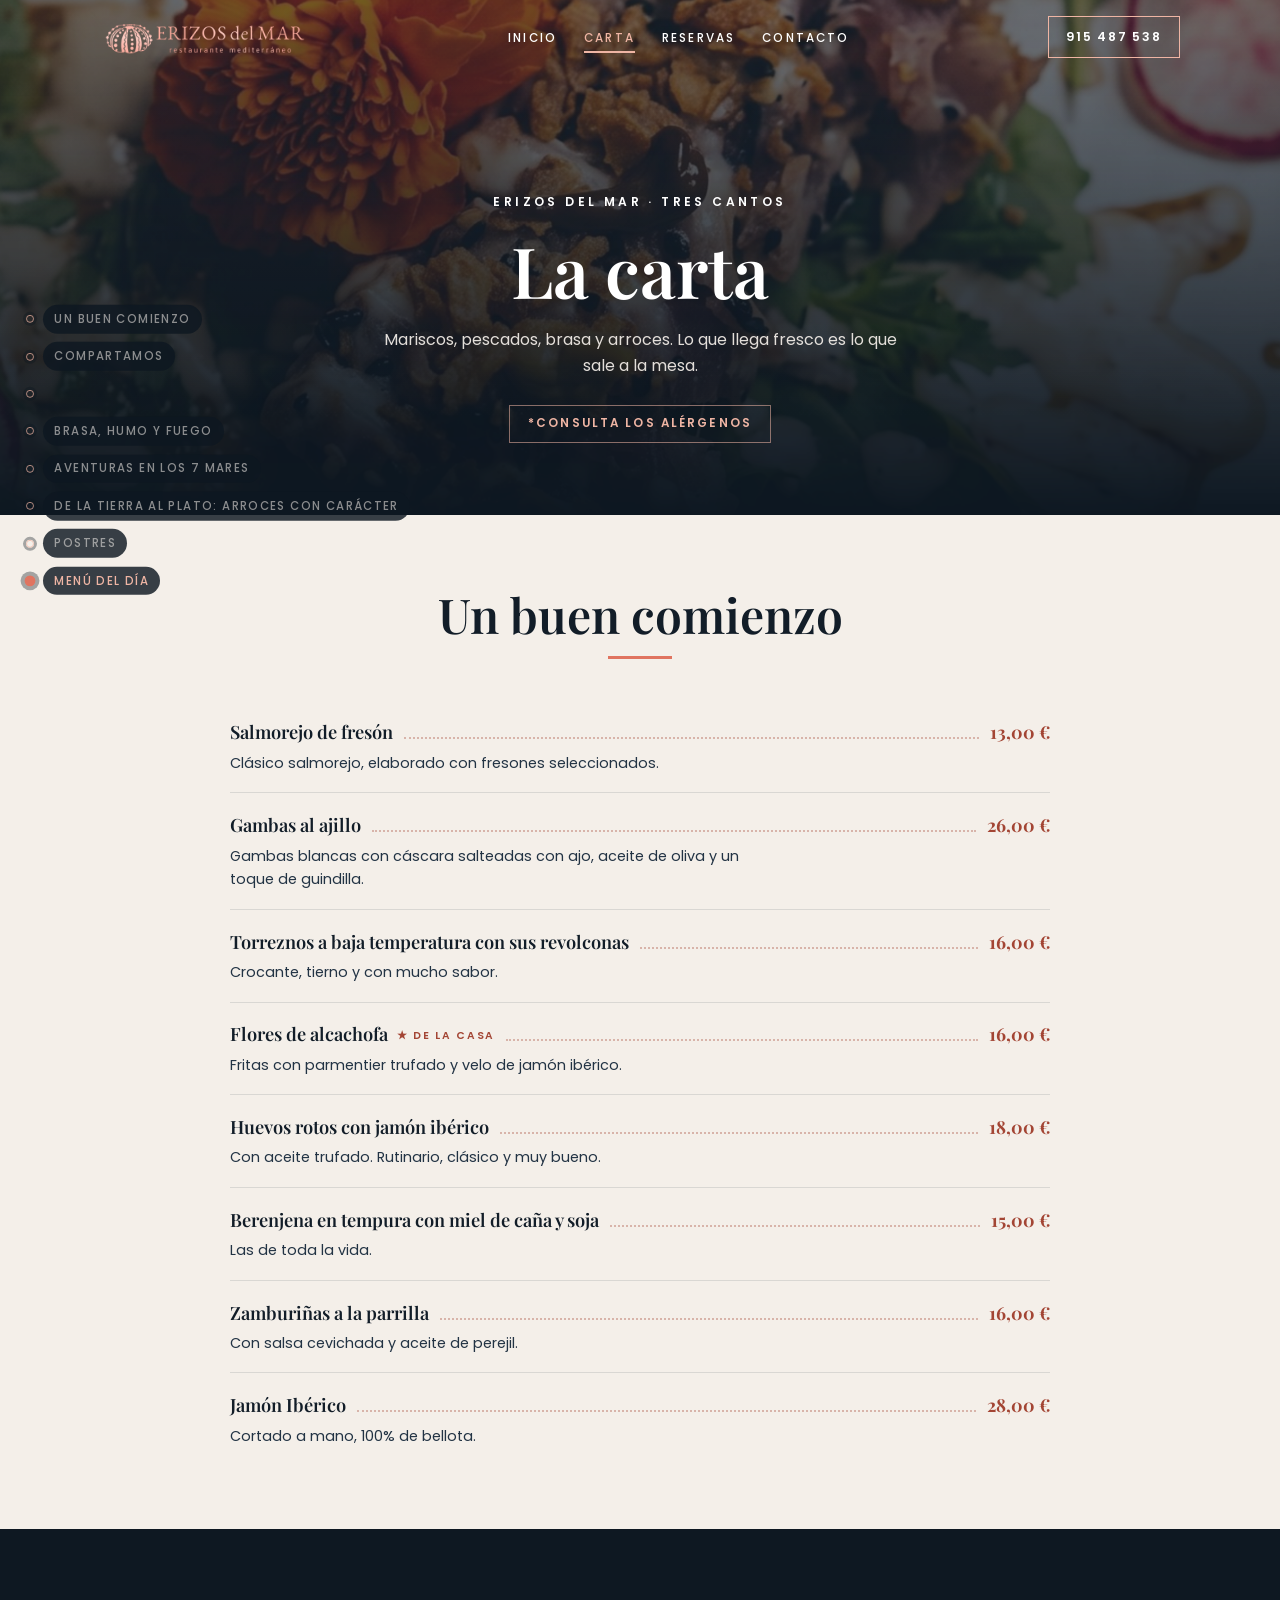
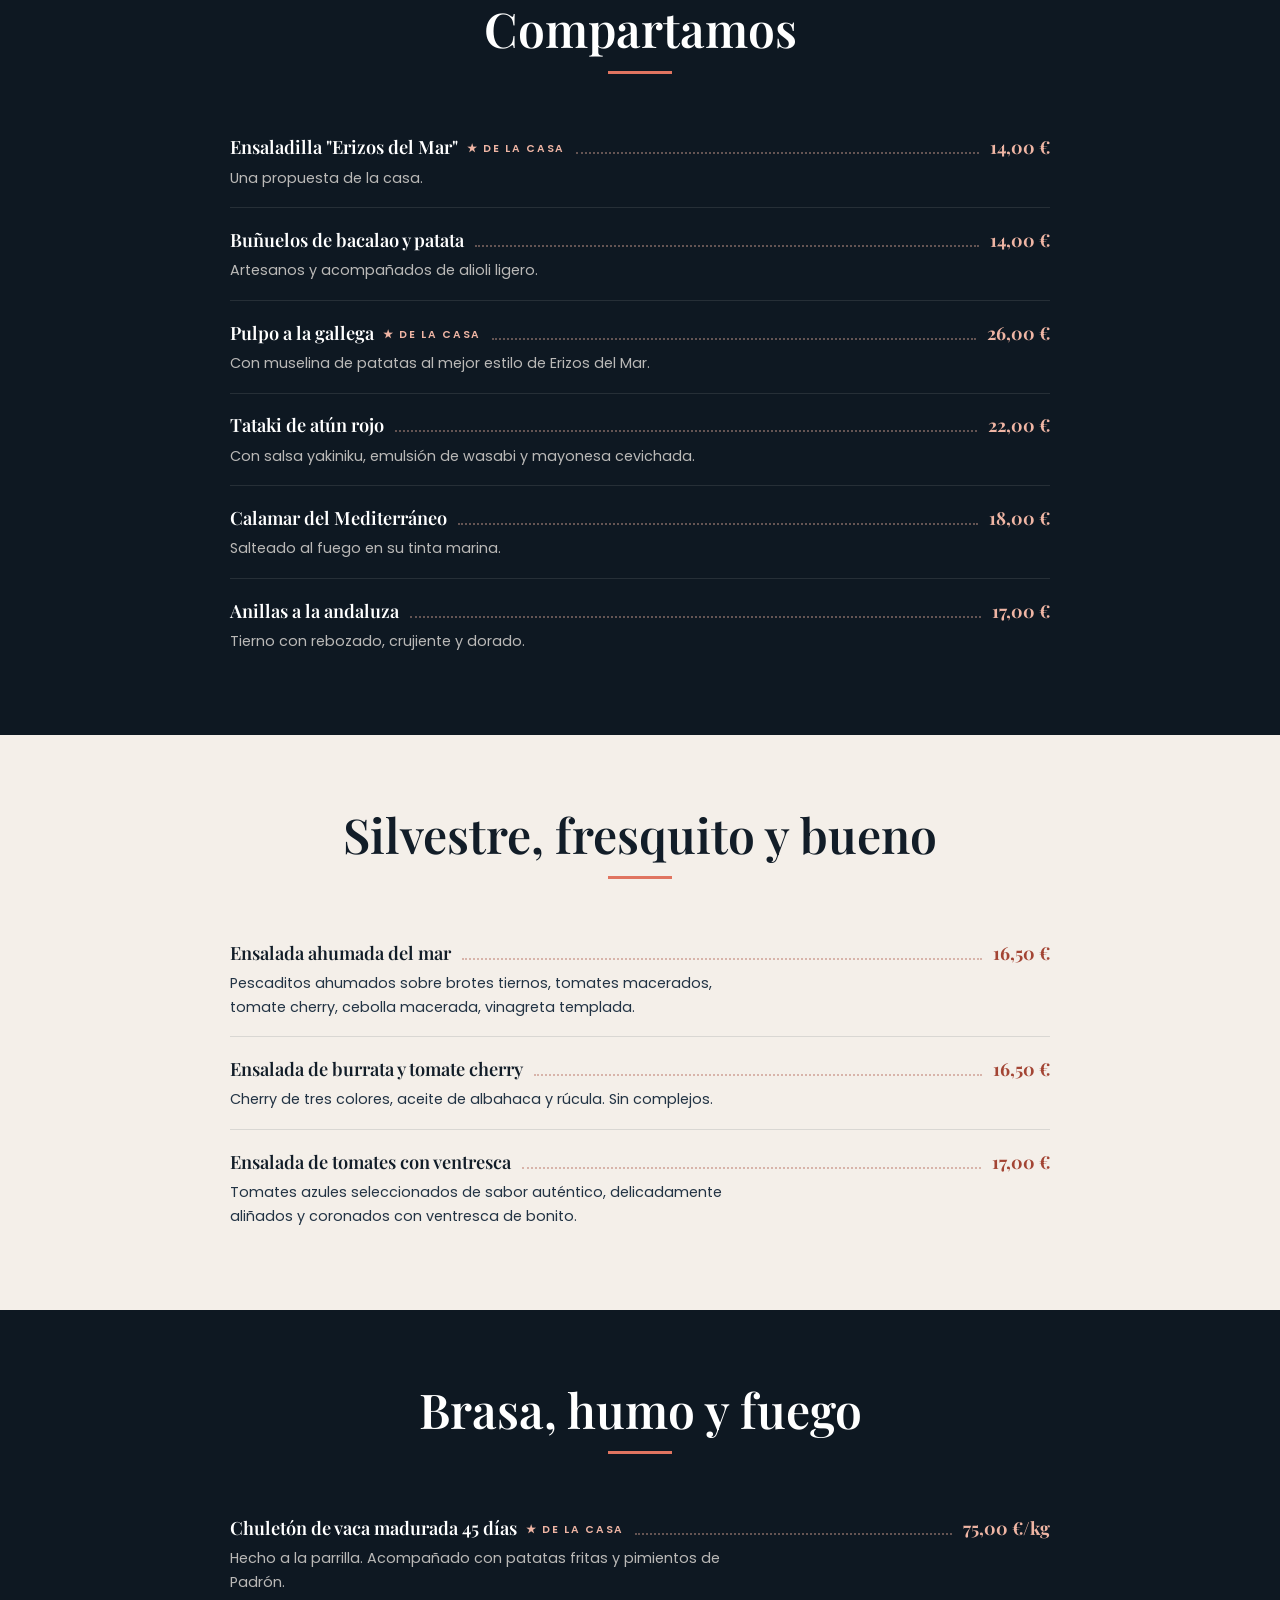
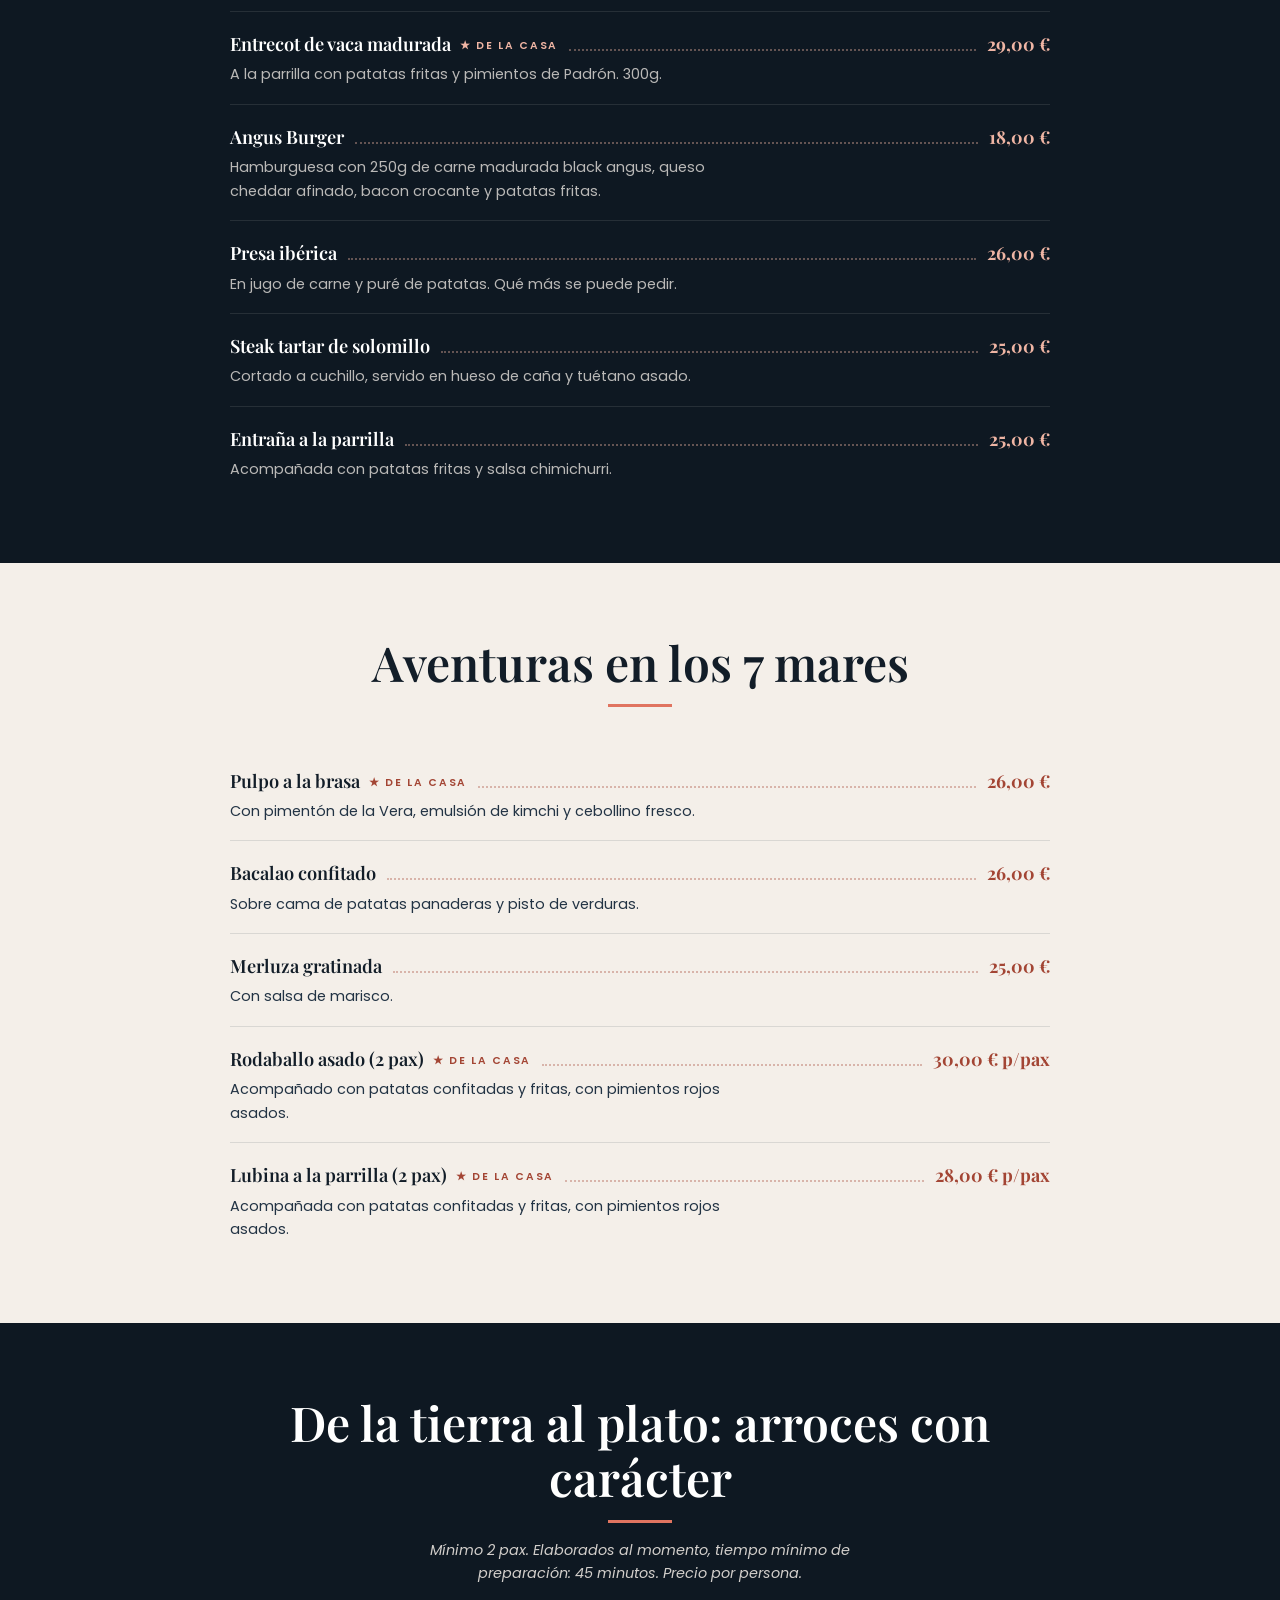
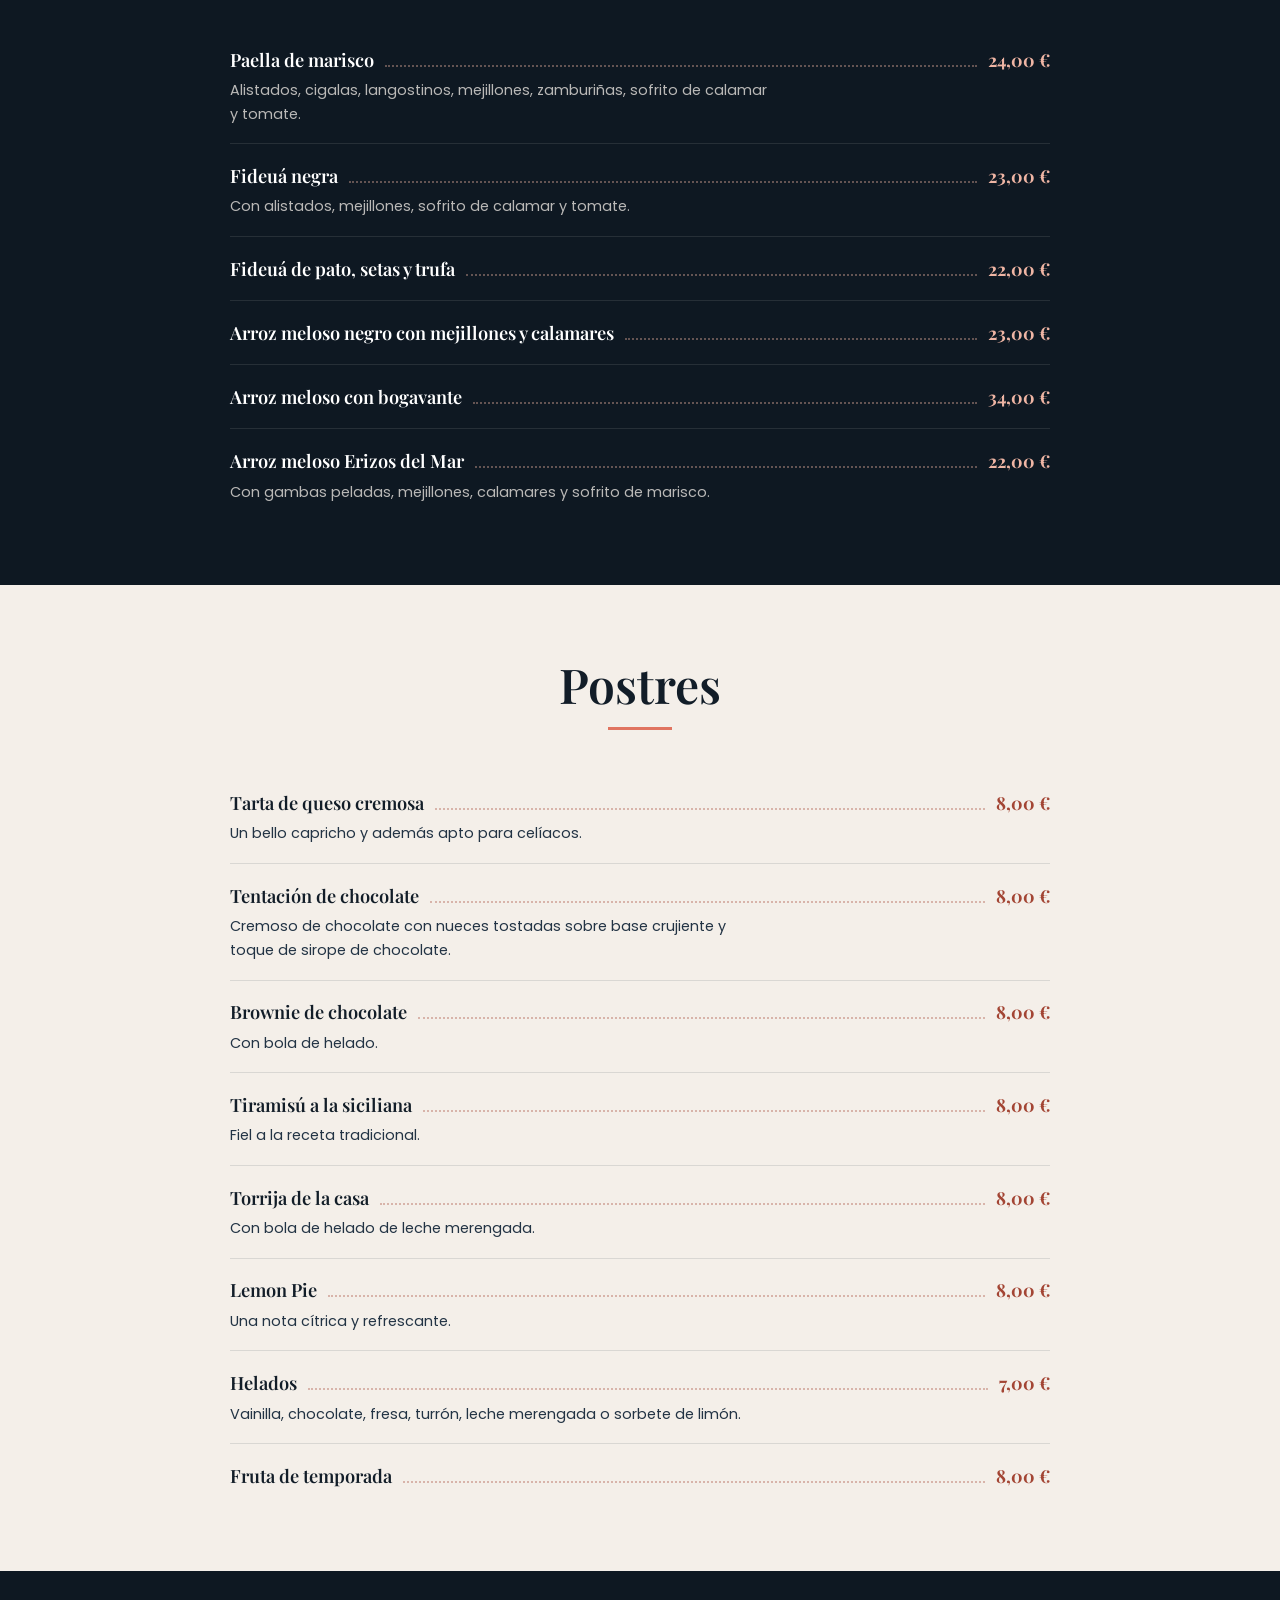
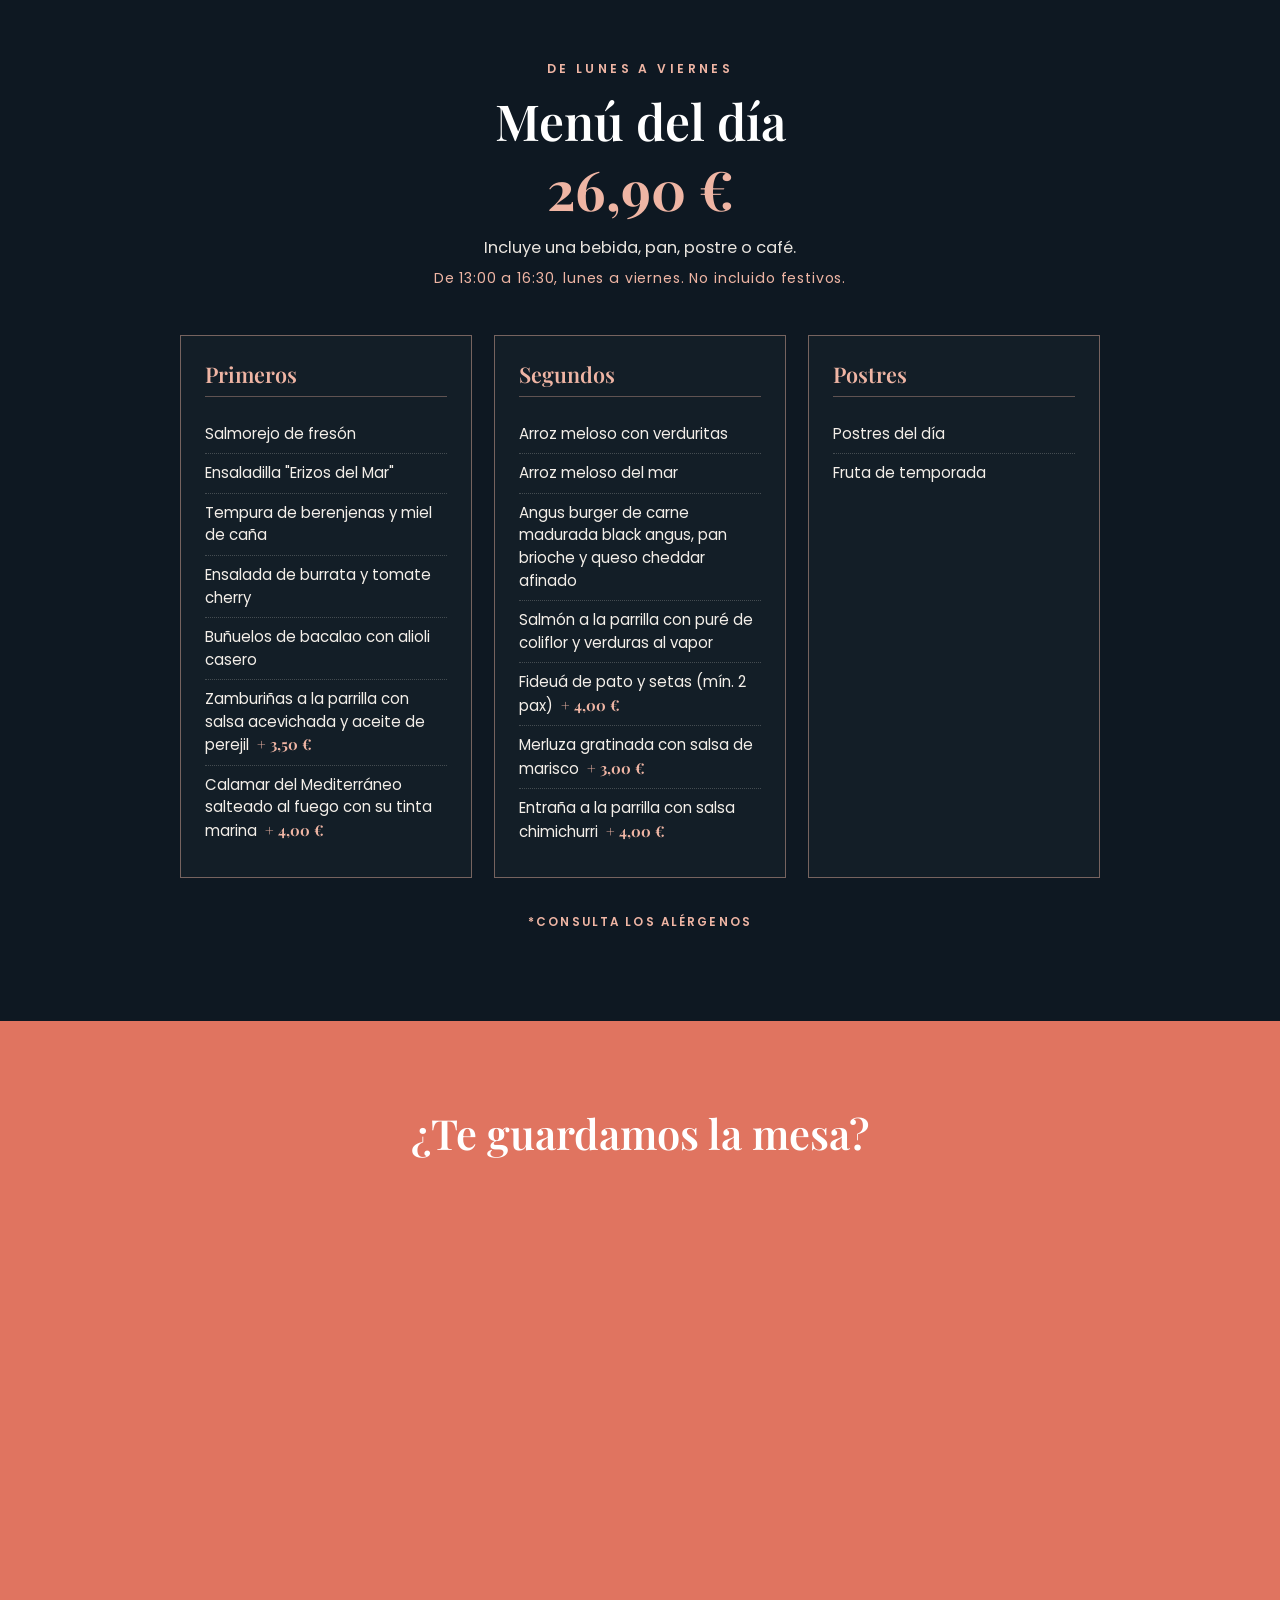
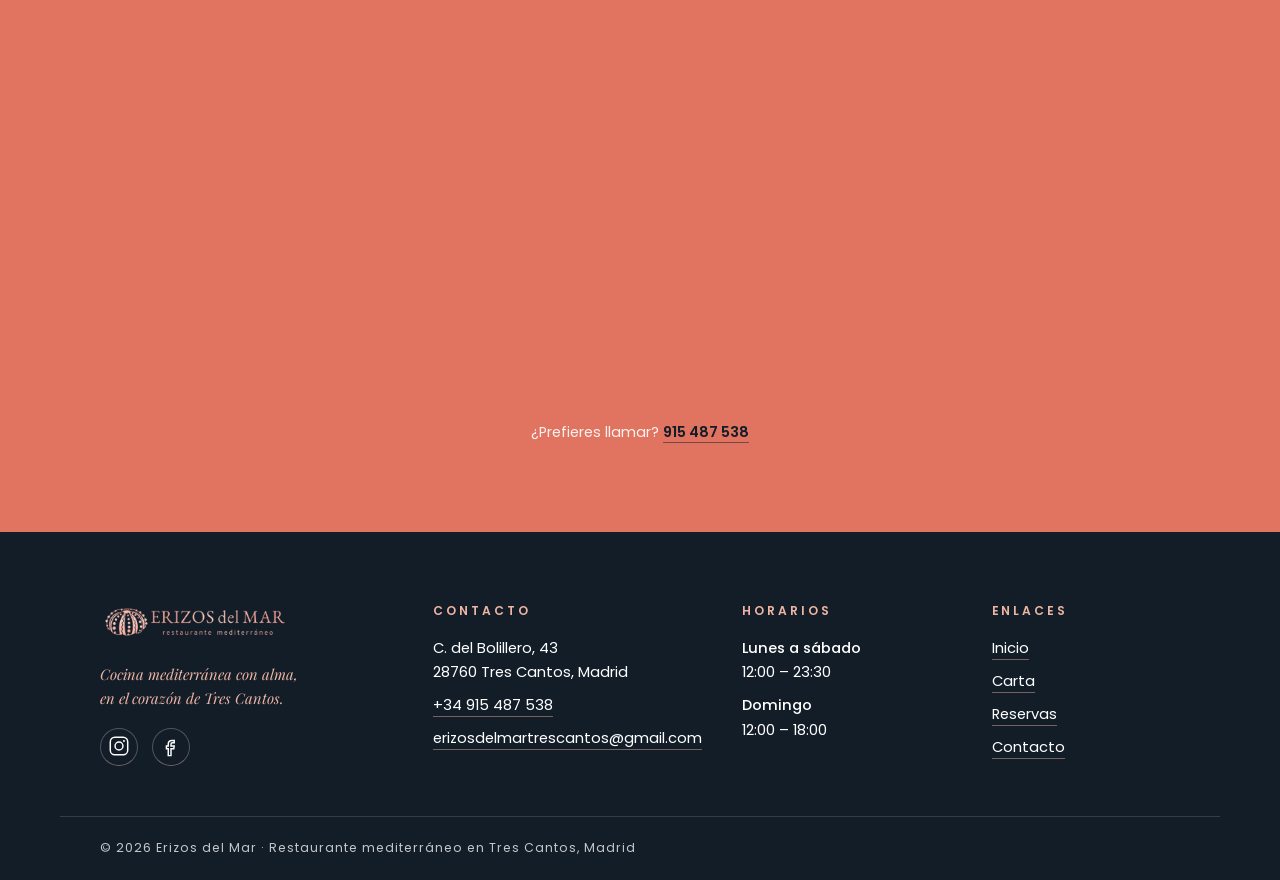
==== commit 0eb0d0ea: "Fuera el tartar: calamar en el slider, bogavante en filosofia, tataki en hero de carta" ====
--- a/carta/index.html
+++ b/carta/index.html
@@ -1 +1 @@
-<!DOCTYPE html><html lang="es"><head><meta charset="utf-8"><meta name="viewport" content="width=device-width, initial-scale=1"><title>Carta — Erizos del Mar, restaurante mediterráneo en Tres Cantos</title><meta name="description" content="Carta completa de Erizos del Mar en Tres Cantos: mariscos, pescados, carnes a la brasa, arroces y postres caseros. Menú del día 26,90 € de lunes a viernes."><link rel="icon" type="image/png" href="/img/favicon-erizo.png"><meta property="og:type" content="website"><meta name="twitter:card" content="summary_large_image"><meta property="og:site_name" content="Erizos del Mar"><meta property="og:title" content="Carta — Erizos del Mar, restaurante mediterráneo en Tres Cantos"><meta property="og:description" content="Carta completa de Erizos del Mar en Tres Cantos: mariscos, pescados, carnes a la brasa, arroces y postres caseros. Menú del día 26,90 € de lunes a viernes."><meta property="og:image" content="https://www.erizosdelmar.com/img/platos/mesa-pano.jpg"><meta property="og:locale" content="es_ES"><link rel="preconnect" href="https://fonts.googleapis.com"><link rel="preconnect" href="https://fonts.gstatic.com" crossorigin><link rel="stylesheet" href="https://fonts.googleapis.com/css2?family=Playfair+Display:ital,wght@0,500;0,600;0,700;1,500;1,600&family=Poppins:wght@400;500;600&family=Caveat:wght@500;600&display=swap"><script type="application/ld+json">{"@context":"https://schema.org","@type":"Restaurant","name":"Erizos del Mar","description":"Cocina mediterránea con alma en Tres Cantos, Madrid.","url":"https://www.erizosdelmar.com","image":"https://www.erizosdelmar.com/img/platos/mesa-pano.jpg","telephone":"+34915487538","email":"erizosdelmartrescantos@gmail.com","servesCuisine":["Mediterránea","Mariscos","Pescados","Arroces","Carnes a la brasa"],"priceRange":"€€","acceptsReservations":"True","address":{"@type":"PostalAddress","streetAddress":"C. del Bolillero, 43","postalCode":"28760","addressLocality":"Tres Cantos","addressRegion":"Madrid","addressCountry":"ES"},"openingHoursSpecification":[{"@type":"OpeningHoursSpecification","dayOfWeek":["Monday","Tuesday","Wednesday","Thursday","Friday","Saturday"],"opens":"12:00","closes":"23:30"},{"@type":"OpeningHoursSpecification","dayOfWeek":"Sunday","opens":"12:00","closes":"18:00"}]}</script><script type="application/ld+json">{"@context":"https://schema.org","@type":"Menu","name":"Carta de Erizos del Mar","inLanguage":"es","hasMenuSection":[{"@type":"MenuSection","name":"Un buen comienzo","hasMenuItem":[{"@type":"MenuItem","name":"Salmorejo de fresón","description":"Clásico salmorejo, elaborado con fresones seleccionados.","offers":{"@type":"Offer","price":"13.00","priceCurrency":"EUR"}},{"@type":"MenuItem","name":"Gambas al ajillo","description":"Gambas blancas con cáscara salteadas con ajo, aceite de oliva y un toque de guindilla.","offers":{"@type":"Offer","price":"26.00","priceCurrency":"EUR"}},{"@type":"MenuItem","name":"Torreznos a baja temperatura con sus revolconas","description":"Crocante, tierno y con mucho sabor.","offers":{"@type":"Offer","price":"16.00","priceCurrency":"EUR"}},{"@type":"MenuItem","name":"Flores de alcachofa","description":"Fritas con parmentier trufado y velo de jamón ibérico.","offers":{"@type":"Offer","price":"16.00","priceCurrency":"EUR"}},{"@type":"MenuItem","name":"Huevos rotos con jamón ibérico","description":"Con aceite trufado. Rutinario, clásico y muy bueno.","offers":{"@type":"Offer","price":"18.00","priceCurrency":"EUR"}},{"@type":"MenuItem","name":"Berenjena en tempura con miel de caña y soja","description":"Las de toda la vida.","offers":{"@type":"Offer","price":"15.00","priceCurrency":"EUR"}},{"@type":"MenuItem","name":"Zamburiñas a la parrilla","description":"Con salsa cevichada y aceite de perejil.","offers":{"@type":"Offer","price":"16.00","priceCurrency":"EUR"}},{"@type":"MenuItem","name":"Jamón Ibérico","description":"Cortado a mano, 100% de bellota.","offers":{"@type":"Offer","price":"28.00","priceCurrency":"EUR"}}]},{"@type":"MenuSection","name":"Compartamos","hasMenuItem":[{"@type":"MenuItem","name":"Ensaladilla \"Erizos del Mar\"","description":"Una propuesta de la casa.","offers":{"@type":"Offer","price":"14.00","priceCurrency":"EUR"}},{"@type":"MenuItem","name":"Buñuelos de bacalao y patata","description":"Artesanos y acompañados de alioli ligero.","offers":{"@type":"Offer","price":"14.00","priceCurrency":"EUR"}},{"@type":"MenuItem","name":"Pulpo a la gallega","description":"Con muselina de patatas al mejor estilo de Erizos del Mar.","offers":{"@type":"Offer","price":"26.00","priceCurrency":"EUR"}},{"@type":"MenuItem","name":"Tataki de atún rojo","description":"Con salsa yakiniku, emulsión de wasabi y mayonesa cevichada.","offers":{"@type":"Offer","price":"22.00","priceCurrency":"EUR"}},{"@type":"MenuItem","name":"Calamar del Mediterráneo","description":"Salteado al fuego en su tinta marina.","offers":{"@type":"Offer","price":"18.00","priceCurrency":"EUR"}},{"@type":"MenuItem","name":"Anillas a la andaluza","description":"Tierno con rebozado, crujiente y dorado.","offers":{"@type":"Offer","price":"17.00","priceCurrency":"EUR"}}]},{"@type":"MenuSection","name":"Silvestre, fresquito y bueno","hasMenuItem":[{"@type":"MenuItem","name":"Ensalada ahumada del mar","description":"Pescaditos ahumados sobre brotes tiernos, tomates macerados, tomate cherry, cebolla macerada, vinagreta templada.","offers":{"@type":"Offer","price":"16.50","priceCurrency":"EUR"}},{"@type":"MenuItem","name":"Ensalada de burrata y tomate cherry","description":"Cherry de tres colores, aceite de albahaca y rúcula. Sin complejos.","offers":{"@type":"Offer","price":"16.50","priceCurrency":"EUR"}},{"@type":"MenuItem","name":"Ensalada de tomates con ventresca","description":"Tomates azules seleccionados de sabor auténtico, delicadamente aliñados y coronados con ventresca de bonito.","offers":{"@type":"Offer","price":"17.00","priceCurrency":"EUR"}}]},{"@type":"MenuSection","name":"Brasa, humo y fuego","hasMenuItem":[{"@type":"MenuItem","name":"Chuletón de vaca madurada 45 días","description":"Hecho a la parrilla. Acompañado con patatas fritas y pimientos de Padrón.","offers":{"@type":"Offer","price":"75.00","priceCurrency":"EUR"}},{"@type":"MenuItem","name":"Entrecot de vaca madurada","description":"A la parrilla con patatas fritas y pimientos de Padrón. 300g.","offers":{"@type":"Offer","price":"29.00","priceCurrency":"EUR"}},{"@type":"MenuItem","name":"Angus Burger","description":"Hamburguesa con 250g de carne madurada black angus, queso cheddar afinado, bacon crocante y patatas fritas.","offers":{"@type":"Offer","price":"18.00","priceCurrency":"EUR"}},{"@type":"MenuItem","name":"Presa ibérica","description":"En jugo de carne y puré de patatas. Qué más se puede pedir.","offers":{"@type":"Offer","price":"26.00","priceCurrency":"EUR"}},{"@type":"MenuItem","name":"Steak tartar de solomillo","description":"Cortado a cuchillo, servido en hueso de caña y tuétano asado.","offers":{"@type":"Offer","price":"25.00","priceCurrency":"EUR"}},{"@type":"MenuItem","name":"Entraña a la parrilla","description":"Acompañada con patatas fritas y salsa chimichurri.","offers":{"@type":"Offer","price":"25.00","priceCurrency":"EUR"}}]},{"@type":"MenuSection","name":"Aventuras en los 7 mares","hasMenuItem":[{"@type":"MenuItem","name":"Pulpo a la brasa","description":"Con pimentón de la Vera, emulsión de kimchi y cebollino fresco.","offers":{"@type":"Offer","price":"26.00","priceCurrency":"EUR"}},{"@type":"MenuItem","name":"Bacalao confitado","description":"Sobre cama de patatas panaderas y pisto de verduras.","offers":{"@type":"Offer","price":"26.00","priceCurrency":"EUR"}},{"@type":"MenuItem","name":"Merluza gratinada","description":"Con salsa de marisco.","offers":{"@type":"Offer","price":"25.00","priceCurrency":"EUR"}},{"@type":"MenuItem","name":"Rodaballo asado (2 pax)","description":"Acompañado con patatas confitadas y fritas, con pimientos rojos asados.","offers":{"@type":"Offer","price":"30.00","priceCurrency":"EUR"}},{"@type":"MenuItem","name":"Lubina a la parrilla (2 pax)","description":"Acompañada con patatas confitadas y fritas, con pimientos rojos asados.","offers":{"@type":"Offer","price":"28.00","priceCurrency":"EUR"}}]},{"@type":"MenuSection","name":"De la tierra al plato: arroces con carácter","hasMenuItem":[{"@type":"MenuItem","name":"Paella de marisco","description":"Alistados, cigalas, langostinos, mejillones, zamburiñas, sofrito de calamar y tomate.","offers":{"@type":"Offer","price":"24.00","priceCurrency":"EUR"}},{"@type":"MenuItem","name":"Fideuá negra","description":"Con alistados, mejillones, sofrito de calamar y tomate.","offers":{"@type":"Offer","price":"23.00","priceCurrency":"EUR"}},{"@type":"MenuItem","name":"Fideuá de pato, setas y trufa","offers":{"@type":"Offer","price":"22.00","priceCurrency":"EUR"}},{"@type":"MenuItem","name":"Arroz meloso negro con mejillones y calamares","offers":{"@type":"Offer","price":"23.00","priceCurrency":"EUR"}},{"@type":"MenuItem","name":"Arroz meloso con bogavante","offers":{"@type":"Offer","price":"34.00","priceCurrency":"EUR"}},{"@type":"MenuItem","name":"Arroz meloso Erizos del Mar","description":"Con gambas peladas, mejillones, calamares y sofrito de marisco.","offers":{"@type":"Offer","price":"22.00","priceCurrency":"EUR"}}]},{"@type":"MenuSection","name":"Postres","hasMenuItem":[{"@type":"MenuItem","name":"Tarta de queso cremosa","description":"Un bello capricho y además apto para celíacos.","offers":{"@type":"Offer","price":"8.00","priceCurrency":"EUR"}},{"@type":"MenuItem","name":"Tentación de chocolate","description":"Cremoso de chocolate con nueces tostadas sobre base crujiente y toque de sirope de chocolate.","offers":{"@type":"Offer","price":"8.00","priceCurrency":"EUR"}},{"@type":"MenuItem","name":"Brownie de chocolate","description":"Con bola de helado.","offers":{"@type":"Offer","price":"8.00","priceCurrency":"EUR"}},{"@type":"MenuItem","name":"Tiramisú a la siciliana","description":"Fiel a la receta tradicional.","offers":{"@type":"Offer","price":"8.00","priceCurrency":"EUR"}},{"@type":"MenuItem","name":"Torrija de la casa","description":"Con bola de helado de leche merengada.","offers":{"@type":"Offer","price":"8.00","priceCurrency":"EUR"}},{"@type":"MenuItem","name":"Lemon Pie","description":"Una nota cítrica y refrescante.","offers":{"@type":"Offer","price":"8.00","priceCurrency":"EUR"}},{"@type":"MenuItem","name":"Helados","description":"Vainilla, chocolate, fresa, turrón, leche merengada o sorbete de limón.","offers":{"@type":"Offer","price":"7.00","priceCurrency":"EUR"}},{"@type":"MenuItem","name":"Fruta de temporada","offers":{"@type":"Offer","price":"8.00","priceCurrency":"EUR"}}]},{"@type":"MenuSection","name":"Menú del día","description":"Incluye una bebida, pan, postre o café. De 13:00 a 16:30, lunes a viernes. No incluido festivos.","offers":{"@type":"Offer","price":"26.90","priceCurrency":"EUR"}}]}</script><link rel="stylesheet" href="/_astro/WidgetReservas.1TLT07ev.css"><link rel="stylesheet" href="/_astro/carta.BFjxiMqR.css"></head><body><a class="salto-contenido" href="#contenido">Saltar al contenido</a><header class="cabecera" data-cabecera data-astro-cid-24uzi5m7><div class="contenedor cabecera-int" data-astro-cid-24uzi5m7><a class="marca" href="/" data-astro-cid-24uzi5m7><img src="/img/erizodelmar.png" alt="Erizos del Mar — restaurante mediterráneo" width="220" height="63" data-astro-cid-24uzi5m7></a><nav aria-label="Navegación principal" data-astro-cid-24uzi5m7><ul data-astro-cid-24uzi5m7><li data-astro-cid-24uzi5m7><a href="/" data-astro-cid-24uzi5m7>Inicio</a></li><li data-astro-cid-24uzi5m7><a href="/carta" aria-current="page" data-astro-cid-24uzi5m7>Carta</a></li><li data-astro-cid-24uzi5m7><a href="/#reservas" data-astro-cid-24uzi5m7>Reservas</a></li><li data-astro-cid-24uzi5m7><a href="/#contacto" data-astro-cid-24uzi5m7>Contacto</a></li></ul></nav><a class="btn-tel" href="tel:+34915487538" data-astro-cid-24uzi5m7>915 487 538</a></div></header><script type="module">var e=document.querySelector(`[data-cabecera]`);if(e){let t=()=>document.documentElement.style.setProperty(`--altura-cabecera`,`${e.offsetHeight}px`);if(t(),window.addEventListener(`resize`,t,{passive:!0}),!e.classList.contains(`solida`)){let t=()=>{e.classList.toggle(`con-fondo`,window.scrollY>40)};t(),window.addEventListener(`scroll`,t,{passive:!0})}}</script><main id="contenido"><div class="carta-fondo" data-astro-cid-yhhbm4vk><!-- CABECERA con imagen fundida --><section class="carta-hero" data-astro-cid-yhhbm4vk><div class="carta-hero-img" aria-hidden="true" data-parallax="0.18" data-astro-cid-yhhbm4vk></div><div class="contenedor carta-hero-int" data-astro-cid-yhhbm4vk><p class="carta-etiqueta" data-astro-cid-yhhbm4vk>Erizos del Mar · Tres Cantos</p><h1 data-astro-cid-yhhbm4vk>La carta</h1><p class="carta-intro" data-astro-cid-yhhbm4vk>Mariscos, pescados, brasa y arroces. Lo que llega fresco es lo que sale a la mesa.</p><p class="alergenos" data-astro-cid-yhhbm4vk>*CONSULTA LOS ALÉRGENOS</p></div></section><!-- SUBMENÚ VERTICAL (escritorio) --><nav class="carta-guia" aria-label="Secciones de la carta" data-astro-cid-yhhbm4vk><ul data-astro-cid-yhhbm4vk><li data-astro-cid-yhhbm4vk><a href="#un-buen-comienzo" data-guia="un-buen-comienzo" data-astro-cid-yhhbm4vk><span class="guia-punto" aria-hidden="true" data-astro-cid-yhhbm4vk></span><span class="guia-texto" data-astro-cid-yhhbm4vk>Un buen comienzo</span></a></li><li data-astro-cid-yhhbm4vk><a href="#compartamos" data-guia="compartamos" data-astro-cid-yhhbm4vk><span class="guia-punto" aria-hidden="true" data-astro-cid-yhhbm4vk></span><span class="guia-texto" data-astro-cid-yhhbm4vk>Compartamos</span></a></li><li data-astro-cid-yhhbm4vk><a href="#ensaladas" data-guia="ensaladas" data-astro-cid-yhhbm4vk><span class="guia-punto" aria-hidden="true" data-astro-cid-yhhbm4vk></span><span class="guia-texto" data-astro-cid-yhhbm4vk>Silvestre, fresquito y bueno</span></a></li><li data-astro-cid-yhhbm4vk><a href="#brasa" data-guia="brasa" data-astro-cid-yhhbm4vk><span class="guia-punto" aria-hidden="true" data-astro-cid-yhhbm4vk></span><span class="guia-texto" data-astro-cid-yhhbm4vk>Brasa, humo y fuego</span></a></li><li data-astro-cid-yhhbm4vk><a href="#pescados" data-guia="pescados" data-astro-cid-yhhbm4vk><span class="guia-punto" aria-hidden="true" data-astro-cid-yhhbm4vk></span><span class="guia-texto" data-astro-cid-yhhbm4vk>Aventuras en los 7 mares</span></a></li><li data-astro-cid-yhhbm4vk><a href="#arroces" data-guia="arroces" data-astro-cid-yhhbm4vk><span class="guia-punto" aria-hidden="true" data-astro-cid-yhhbm4vk></span><span class="guia-texto" data-astro-cid-yhhbm4vk>De la tierra al plato: arroces con carácter</span></a></li><li data-astro-cid-yhhbm4vk><a href="#postres" data-guia="postres" data-astro-cid-yhhbm4vk><span class="guia-punto" aria-hidden="true" data-astro-cid-yhhbm4vk></span><span class="guia-texto" data-astro-cid-yhhbm4vk>Postres</span></a></li><li data-astro-cid-yhhbm4vk><a href="#menu-del-dia" data-guia="menu-del-dia" class="enlace-menu" data-astro-cid-yhhbm4vk><span class="guia-punto" aria-hidden="true" data-astro-cid-yhhbm4vk></span><span class="guia-texto" data-astro-cid-yhhbm4vk>Menú del día</span></a></li></ul></nav><!-- ÍNDICE FLOTANTE (móvil / tablet): botón + panel a pantalla completa --><button class="fab-indice" type="button" aria-haspopup="dialog" aria-expanded="false" aria-controls="panel-indice" data-fab data-astro-cid-yhhbm4vk><svg viewBox="0 0 24 24" fill="none" stroke="currentColor" stroke-width="2" stroke-linecap="round" aria-hidden="true" data-astro-cid-yhhbm4vk><path d="M4 6h16M4 12h16M4 18h10" data-astro-cid-yhhbm4vk></path></svg><span class="fab-texto" data-astro-cid-yhhbm4vk>Secciones</span></button><div class="panel-indice" id="panel-indice" role="dialog" aria-label="Índice de la carta" hidden data-panel data-astro-cid-yhhbm4vk><button class="panel-cerrar" type="button" aria-label="Cerrar índice" data-cerrar data-astro-cid-yhhbm4vk>×</button><nav aria-label="Secciones de la carta" data-astro-cid-yhhbm4vk><ul data-astro-cid-yhhbm4vk><li style="--orden: 0" data-astro-cid-yhhbm4vk><a href="#un-buen-comienzo" data-enlace-panel data-astro-cid-yhhbm4vk><span class="panel-num" data-astro-cid-yhhbm4vk>01</span>Un buen comienzo</a></li><li style="--orden: 1" data-astro-cid-yhhbm4vk><a href="#compartamos" data-enlace-panel data-astro-cid-yhhbm4vk><span class="panel-num" data-astro-cid-yhhbm4vk>02</span>Compartamos</a></li><li style="--orden: 2" data-astro-cid-yhhbm4vk><a href="#ensaladas" data-enlace-panel data-astro-cid-yhhbm4vk><span class="panel-num" data-astro-cid-yhhbm4vk>03</span>Silvestre, fresquito y bueno</a></li><li style="--orden: 3" data-astro-cid-yhhbm4vk><a href="#brasa" data-enlace-panel data-astro-cid-yhhbm4vk><span class="panel-num" data-astro-cid-yhhbm4vk>04</span>Brasa, humo y fuego</a></li><li style="--orden: 4" data-astro-cid-yhhbm4vk><a href="#pescados" data-enlace-panel data-astro-cid-yhhbm4vk><span class="panel-num" data-astro-cid-yhhbm4vk>05</span>Aventuras en los 7 mares</a></li><li style="--orden: 5" data-astro-cid-yhhbm4vk><a href="#arroces" data-enlace-panel data-astro-cid-yhhbm4vk><span class="panel-num" data-astro-cid-yhhbm4vk>06</span>De la tierra al plato: arroces con carácter</a></li><li style="--orden: 6" data-astro-cid-yhhbm4vk><a href="#postres" data-enlace-panel data-astro-cid-yhhbm4vk><span class="panel-num" data-astro-cid-yhhbm4vk>07</span>Postres</a></li><li style="--orden: 7" data-astro-cid-yhhbm4vk><a href="#menu-del-dia" class="panel-menu" data-enlace-panel data-astro-cid-yhhbm4vk><span class="panel-num" data-astro-cid-yhhbm4vk>★</span>Menú del día · 26,90 €</a></li></ul></nav></div><!-- SECCIONES --><section id="un-buen-comienzo" class="seccion seccion-clara" aria-labelledby="t-un-buen-comienzo" data-seccion="un-buen-comienzo" data-astro-cid-yhhbm4vk><div class="contenedor seccion-int" data-astro-cid-yhhbm4vk><header class="seccion-cabeza" data-reveal data-astro-cid-yhhbm4vk><h2 id="t-un-buen-comienzo" data-astro-cid-yhhbm4vk>Un buen comienzo</h2></header><ul class="platos" data-astro-cid-yhhbm4vk><li class="plato" data-astro-cid-yhhbm4vk><div class="plato-linea" data-astro-cid-yhhbm4vk><h3 class="plato-nombre" data-astro-cid-yhhbm4vk>Salmorejo de fresón</h3><span class="puntos" aria-hidden="true" data-astro-cid-yhhbm4vk></span><span class="precio" data-astro-cid-yhhbm4vk>13,00 €</span></div><p class="plato-desc" data-astro-cid-yhhbm4vk>Clásico salmorejo, elaborado con fresones seleccionados.</p></li><li class="plato" data-astro-cid-yhhbm4vk><div class="plato-linea" data-astro-cid-yhhbm4vk><h3 class="plato-nombre" data-astro-cid-yhhbm4vk>Gambas al ajillo</h3><span class="puntos" aria-hidden="true" data-astro-cid-yhhbm4vk></span><span class="precio" data-astro-cid-yhhbm4vk>26,00 €</span></div><p class="plato-desc" data-astro-cid-yhhbm4vk>Gambas blancas con cáscara salteadas con ajo, aceite de oliva y un toque de guindilla.</p></li><li class="plato" data-astro-cid-yhhbm4vk><div class="plato-linea" data-astro-cid-yhhbm4vk><h3 class="plato-nombre" data-astro-cid-yhhbm4vk>Torreznos a baja temperatura con sus revolconas</h3><span class="puntos" aria-hidden="true" data-astro-cid-yhhbm4vk></span><span class="precio" data-astro-cid-yhhbm4vk>16,00 €</span></div><p class="plato-desc" data-astro-cid-yhhbm4vk>Crocante, tierno y con mucho sabor.</p></li><li class="plato" data-astro-cid-yhhbm4vk><div class="plato-linea" data-astro-cid-yhhbm4vk><h3 class="plato-nombre" data-astro-cid-yhhbm4vk>Flores de alcachofa<span class="reco" data-astro-cid-yhhbm4vk>★ De la casa</span></h3><span class="puntos" aria-hidden="true" data-astro-cid-yhhbm4vk></span><span class="precio" data-astro-cid-yhhbm4vk>16,00 €</span></div><p class="plato-desc" data-astro-cid-yhhbm4vk>Fritas con parmentier trufado y velo de jamón ibérico.</p></li><li class="plato" data-astro-cid-yhhbm4vk><div class="plato-linea" data-astro-cid-yhhbm4vk><h3 class="plato-nombre" data-astro-cid-yhhbm4vk>Huevos rotos con jamón ibérico</h3><span class="puntos" aria-hidden="true" data-astro-cid-yhhbm4vk></span><span class="precio" data-astro-cid-yhhbm4vk>18,00 €</span></div><p class="plato-desc" data-astro-cid-yhhbm4vk>Con aceite trufado. Rutinario, clásico y muy bueno.</p></li><li class="plato" data-astro-cid-yhhbm4vk><div class="plato-linea" data-astro-cid-yhhbm4vk><h3 class="plato-nombre" data-astro-cid-yhhbm4vk>Berenjena en tempura con miel de caña y soja</h3><span class="puntos" aria-hidden="true" data-astro-cid-yhhbm4vk></span><span class="precio" data-astro-cid-yhhbm4vk>15,00 €</span></div><p class="plato-desc" data-astro-cid-yhhbm4vk>Las de toda la vida.</p></li><li class="plato" data-astro-cid-yhhbm4vk><div class="plato-linea" data-astro-cid-yhhbm4vk><h3 class="plato-nombre" data-astro-cid-yhhbm4vk>Zamburiñas a la parrilla</h3><span class="puntos" aria-hidden="true" data-astro-cid-yhhbm4vk></span><span class="precio" data-astro-cid-yhhbm4vk>16,00 €</span></div><p class="plato-desc" data-astro-cid-yhhbm4vk>Con salsa cevichada y aceite de perejil.</p></li><li class="plato" data-astro-cid-yhhbm4vk><div class="plato-linea" data-astro-cid-yhhbm4vk><h3 class="plato-nombre" data-astro-cid-yhhbm4vk>Jamón Ibérico</h3><span class="puntos" aria-hidden="true" data-astro-cid-yhhbm4vk></span><span class="precio" data-astro-cid-yhhbm4vk>28,00 €</span></div><p class="plato-desc" data-astro-cid-yhhbm4vk>Cortado a mano, 100% de bellota.</p></li></ul></div></section><section id="compartamos" class="seccion" aria-labelledby="t-compartamos" data-seccion="compartamos" data-astro-cid-yhhbm4vk><div class="contenedor seccion-int" data-astro-cid-yhhbm4vk><header class="seccion-cabeza" data-reveal data-astro-cid-yhhbm4vk><h2 id="t-compartamos" data-astro-cid-yhhbm4vk>Compartamos</h2></header><ul class="platos" data-astro-cid-yhhbm4vk><li class="plato" data-astro-cid-yhhbm4vk><div class="plato-linea" data-astro-cid-yhhbm4vk><h3 class="plato-nombre" data-astro-cid-yhhbm4vk>Ensaladilla &quot;Erizos del Mar&quot;<span class="reco" data-astro-cid-yhhbm4vk>★ De la casa</span></h3><span class="puntos" aria-hidden="true" data-astro-cid-yhhbm4vk></span><span class="precio" data-astro-cid-yhhbm4vk>14,00 €</span></div><p class="plato-desc" data-astro-cid-yhhbm4vk>Una propuesta de la casa.</p></li><li class="plato" data-astro-cid-yhhbm4vk><div class="plato-linea" data-astro-cid-yhhbm4vk><h3 class="plato-nombre" data-astro-cid-yhhbm4vk>Buñuelos de bacalao y patata</h3><span class="puntos" aria-hidden="true" data-astro-cid-yhhbm4vk></span><span class="precio" data-astro-cid-yhhbm4vk>14,00 €</span></div><p class="plato-desc" data-astro-cid-yhhbm4vk>Artesanos y acompañados de alioli ligero.</p></li><li class="plato" data-astro-cid-yhhbm4vk><div class="plato-linea" data-astro-cid-yhhbm4vk><h3 class="plato-nombre" data-astro-cid-yhhbm4vk>Pulpo a la gallega<span class="reco" data-astro-cid-yhhbm4vk>★ De la casa</span></h3><span class="puntos" aria-hidden="true" data-astro-cid-yhhbm4vk></span><span class="precio" data-astro-cid-yhhbm4vk>26,00 €</span></div><p class="plato-desc" data-astro-cid-yhhbm4vk>Con muselina de patatas al mejor estilo de Erizos del Mar.</p></li><li class="plato" data-astro-cid-yhhbm4vk><div class="plato-linea" data-astro-cid-yhhbm4vk><h3 class="plato-nombre" data-astro-cid-yhhbm4vk>Tataki de atún rojo</h3><span class="puntos" aria-hidden="true" data-astro-cid-yhhbm4vk></span><span class="precio" data-astro-cid-yhhbm4vk>22,00 €</span></div><p class="plato-desc" data-astro-cid-yhhbm4vk>Con salsa yakiniku, emulsión de wasabi y mayonesa cevichada.</p></li><li class="plato" data-astro-cid-yhhbm4vk><div class="plato-linea" data-astro-cid-yhhbm4vk><h3 class="plato-nombre" data-astro-cid-yhhbm4vk>Calamar del Mediterráneo</h3><span class="puntos" aria-hidden="true" data-astro-cid-yhhbm4vk></span><span class="precio" data-astro-cid-yhhbm4vk>18,00 €</span></div><p class="plato-desc" data-astro-cid-yhhbm4vk>Salteado al fuego en su tinta marina.</p></li><li class="plato" data-astro-cid-yhhbm4vk><div class="plato-linea" data-astro-cid-yhhbm4vk><h3 class="plato-nombre" data-astro-cid-yhhbm4vk>Anillas a la andaluza</h3><span class="puntos" aria-hidden="true" data-astro-cid-yhhbm4vk></span><span class="precio" data-astro-cid-yhhbm4vk>17,00 €</span></div><p class="plato-desc" data-astro-cid-yhhbm4vk>Tierno con rebozado, crujiente y dorado.</p></li></ul></div></section><section id="ensaladas" class="seccion seccion-clara" aria-labelledby="t-ensaladas" data-seccion="ensaladas" data-astro-cid-yhhbm4vk><div class="contenedor seccion-int" data-astro-cid-yhhbm4vk><header class="seccion-cabeza" data-reveal data-astro-cid-yhhbm4vk><h2 id="t-ensaladas" data-astro-cid-yhhbm4vk>Silvestre, fresquito y bueno</h2></header><ul class="platos" data-astro-cid-yhhbm4vk><li class="plato" data-astro-cid-yhhbm4vk><div class="plato-linea" data-astro-cid-yhhbm4vk><h3 class="plato-nombre" data-astro-cid-yhhbm4vk>Ensalada ahumada del mar</h3><span class="puntos" aria-hidden="true" data-astro-cid-yhhbm4vk></span><span class="precio" data-astro-cid-yhhbm4vk>16,50 €</span></div><p class="plato-desc" data-astro-cid-yhhbm4vk>Pescaditos ahumados sobre brotes tiernos, tomates macerados, tomate cherry, cebolla macerada, vinagreta templada.</p></li><li class="plato" data-astro-cid-yhhbm4vk><div class="plato-linea" data-astro-cid-yhhbm4vk><h3 class="plato-nombre" data-astro-cid-yhhbm4vk>Ensalada de burrata y tomate cherry</h3><span class="puntos" aria-hidden="true" data-astro-cid-yhhbm4vk></span><span class="precio" data-astro-cid-yhhbm4vk>16,50 €</span></div><p class="plato-desc" data-astro-cid-yhhbm4vk>Cherry de tres colores, aceite de albahaca y rúcula. Sin complejos.</p></li><li class="plato" data-astro-cid-yhhbm4vk><div class="plato-linea" data-astro-cid-yhhbm4vk><h3 class="plato-nombre" data-astro-cid-yhhbm4vk>Ensalada de tomates con ventresca</h3><span class="puntos" aria-hidden="true" data-astro-cid-yhhbm4vk></span><span class="precio" data-astro-cid-yhhbm4vk>17,00 €</span></div><p class="plato-desc" data-astro-cid-yhhbm4vk>Tomates azules seleccionados de sabor auténtico, delicadamente aliñados y coronados con ventresca de bonito.</p></li></ul></div></section><section id="brasa" class="seccion" aria-labelledby="t-brasa" data-seccion="brasa" data-astro-cid-yhhbm4vk><div class="contenedor seccion-int" data-astro-cid-yhhbm4vk><header class="seccion-cabeza" data-reveal data-astro-cid-yhhbm4vk><h2 id="t-brasa" data-astro-cid-yhhbm4vk>Brasa, humo y fuego</h2></header><ul class="platos" data-astro-cid-yhhbm4vk><li class="plato" data-astro-cid-yhhbm4vk><div class="plato-linea" data-astro-cid-yhhbm4vk><h3 class="plato-nombre" data-astro-cid-yhhbm4vk>Chuletón de vaca madurada 45 días<span class="reco" data-astro-cid-yhhbm4vk>★ De la casa</span></h3><span class="puntos" aria-hidden="true" data-astro-cid-yhhbm4vk></span><span class="precio" data-astro-cid-yhhbm4vk>75,00 €/kg</span></div><p class="plato-desc" data-astro-cid-yhhbm4vk>Hecho a la parrilla. Acompañado con patatas fritas y pimientos de Padrón.</p></li><li class="plato" data-astro-cid-yhhbm4vk><div class="plato-linea" data-astro-cid-yhhbm4vk><h3 class="plato-nombre" data-astro-cid-yhhbm4vk>Entrecot de vaca madurada<span class="reco" data-astro-cid-yhhbm4vk>★ De la casa</span></h3><span class="puntos" aria-hidden="true" data-astro-cid-yhhbm4vk></span><span class="precio" data-astro-cid-yhhbm4vk>29,00 €</span></div><p class="plato-desc" data-astro-cid-yhhbm4vk>A la parrilla con patatas fritas y pimientos de Padrón. 300g.</p></li><li class="plato" data-astro-cid-yhhbm4vk><div class="plato-linea" data-astro-cid-yhhbm4vk><h3 class="plato-nombre" data-astro-cid-yhhbm4vk>Angus Burger</h3><span class="puntos" aria-hidden="true" data-astro-cid-yhhbm4vk></span><span class="precio" data-astro-cid-yhhbm4vk>18,00 €</span></div><p class="plato-desc" data-astro-cid-yhhbm4vk>Hamburguesa con 250g de carne madurada black angus, queso cheddar afinado, bacon crocante y patatas fritas.</p></li><li class="plato" data-astro-cid-yhhbm4vk><div class="plato-linea" data-astro-cid-yhhbm4vk><h3 class="plato-nombre" data-astro-cid-yhhbm4vk>Presa ibérica</h3><span class="puntos" aria-hidden="true" data-astro-cid-yhhbm4vk></span><span class="precio" data-astro-cid-yhhbm4vk>26,00 €</span></div><p class="plato-desc" data-astro-cid-yhhbm4vk>En jugo de carne y puré de patatas. Qué más se puede pedir.</p></li><li class="plato" data-astro-cid-yhhbm4vk><div class="plato-linea" data-astro-cid-yhhbm4vk><h3 class="plato-nombre" data-astro-cid-yhhbm4vk>Steak tartar de solomillo</h3><span class="puntos" aria-hidden="true" data-astro-cid-yhhbm4vk></span><span class="precio" data-astro-cid-yhhbm4vk>25,00 €</span></div><p class="plato-desc" data-astro-cid-yhhbm4vk>Cortado a cuchillo, servido en hueso de caña y tuétano asado.</p></li><li class="plato" data-astro-cid-yhhbm4vk><div class="plato-linea" data-astro-cid-yhhbm4vk><h3 class="plato-nombre" data-astro-cid-yhhbm4vk>Entraña a la parrilla</h3><span class="puntos" aria-hidden="true" data-astro-cid-yhhbm4vk></span><span class="precio" data-astro-cid-yhhbm4vk>25,00 €</span></div><p class="plato-desc" data-astro-cid-yhhbm4vk>Acompañada con patatas fritas y salsa chimichurri.</p></li></ul></div></section><section id="pescados" class="seccion seccion-clara" aria-labelledby="t-pescados" data-seccion="pescados" data-astro-cid-yhhbm4vk><div class="contenedor seccion-int" data-astro-cid-yhhbm4vk><header class="seccion-cabeza" data-reveal data-astro-cid-yhhbm4vk><h2 id="t-pescados" data-astro-cid-yhhbm4vk>Aventuras en los 7 mares</h2></header><ul class="platos" data-astro-cid-yhhbm4vk><li class="plato" data-astro-cid-yhhbm4vk><div class="plato-linea" data-astro-cid-yhhbm4vk><h3 class="plato-nombre" data-astro-cid-yhhbm4vk>Pulpo a la brasa<span class="reco" data-astro-cid-yhhbm4vk>★ De la casa</span></h3><span class="puntos" aria-hidden="true" data-astro-cid-yhhbm4vk></span><span class="precio" data-astro-cid-yhhbm4vk>26,00 €</span></div><p class="plato-desc" data-astro-cid-yhhbm4vk>Con pimentón de la Vera, emulsión de kimchi y cebollino fresco.</p></li><li class="plato" data-astro-cid-yhhbm4vk><div class="plato-linea" data-astro-cid-yhhbm4vk><h3 class="plato-nombre" data-astro-cid-yhhbm4vk>Bacalao confitado</h3><span class="puntos" aria-hidden="true" data-astro-cid-yhhbm4vk></span><span class="precio" data-astro-cid-yhhbm4vk>26,00 €</span></div><p class="plato-desc" data-astro-cid-yhhbm4vk>Sobre cama de patatas panaderas y pisto de verduras.</p></li><li class="plato" data-astro-cid-yhhbm4vk><div class="plato-linea" data-astro-cid-yhhbm4vk><h3 class="plato-nombre" data-astro-cid-yhhbm4vk>Merluza gratinada</h3><span class="puntos" aria-hidden="true" data-astro-cid-yhhbm4vk></span><span class="precio" data-astro-cid-yhhbm4vk>25,00 €</span></div><p class="plato-desc" data-astro-cid-yhhbm4vk>Con salsa de marisco.</p></li><li class="plato" data-astro-cid-yhhbm4vk><div class="plato-linea" data-astro-cid-yhhbm4vk><h3 class="plato-nombre" data-astro-cid-yhhbm4vk>Rodaballo asado (2 pax)<span class="reco" data-astro-cid-yhhbm4vk>★ De la casa</span></h3><span class="puntos" aria-hidden="true" data-astro-cid-yhhbm4vk></span><span class="precio" data-astro-cid-yhhbm4vk>30,00 € p/pax</span></div><p class="plato-desc" data-astro-cid-yhhbm4vk>Acompañado con patatas confitadas y fritas, con pimientos rojos asados.</p></li><li class="plato" data-astro-cid-yhhbm4vk><div class="plato-linea" data-astro-cid-yhhbm4vk><h3 class="plato-nombre" data-astro-cid-yhhbm4vk>Lubina a la parrilla (2 pax)<span class="reco" data-astro-cid-yhhbm4vk>★ De la casa</span></h3><span class="puntos" aria-hidden="true" data-astro-cid-yhhbm4vk></span><span class="precio" data-astro-cid-yhhbm4vk>28,00 € p/pax</span></div><p class="plato-desc" data-astro-cid-yhhbm4vk>Acompañada con patatas confitadas y fritas, con pimientos rojos asados.</p></li></ul></div></section><section id="arroces" class="seccion" aria-labelledby="t-arroces" data-seccion="arroces" data-astro-cid-yhhbm4vk><div class="contenedor seccion-int" data-astro-cid-yhhbm4vk><header class="seccion-cabeza" data-reveal data-astro-cid-yhhbm4vk><h2 id="t-arroces" data-astro-cid-yhhbm4vk>De la tierra al plato: arroces con carácter</h2><p class="seccion-nota" data-astro-cid-yhhbm4vk>Mínimo 2 pax. Elaborados al momento, tiempo mínimo de preparación: 45 minutos. Precio por persona.</p></header><ul class="platos" data-astro-cid-yhhbm4vk><li class="plato" data-astro-cid-yhhbm4vk><div class="plato-linea" data-astro-cid-yhhbm4vk><h3 class="plato-nombre" data-astro-cid-yhhbm4vk>Paella de marisco</h3><span class="puntos" aria-hidden="true" data-astro-cid-yhhbm4vk></span><span class="precio" data-astro-cid-yhhbm4vk>24,00 €</span></div><p class="plato-desc" data-astro-cid-yhhbm4vk>Alistados, cigalas, langostinos, mejillones, zamburiñas, sofrito de calamar y tomate.</p></li><li class="plato" data-astro-cid-yhhbm4vk><div class="plato-linea" data-astro-cid-yhhbm4vk><h3 class="plato-nombre" data-astro-cid-yhhbm4vk>Fideuá negra</h3><span class="puntos" aria-hidden="true" data-astro-cid-yhhbm4vk></span><span class="precio" data-astro-cid-yhhbm4vk>23,00 €</span></div><p class="plato-desc" data-astro-cid-yhhbm4vk>Con alistados, mejillones, sofrito de calamar y tomate.</p></li><li class="plato" data-astro-cid-yhhbm4vk><div class="plato-linea" data-astro-cid-yhhbm4vk><h3 class="plato-nombre" data-astro-cid-yhhbm4vk>Fideuá de pato, setas y trufa</h3><span class="puntos" aria-hidden="true" data-astro-cid-yhhbm4vk></span><span class="precio" data-astro-cid-yhhbm4vk>22,00 €</span></div></li><li class="plato" data-astro-cid-yhhbm4vk><div class="plato-linea" data-astro-cid-yhhbm4vk><h3 class="plato-nombre" data-astro-cid-yhhbm4vk>Arroz meloso negro con mejillones y calamares</h3><span class="puntos" aria-hidden="true" data-astro-cid-yhhbm4vk></span><span class="precio" data-astro-cid-yhhbm4vk>23,00 €</span></div></li><li class="plato" data-astro-cid-yhhbm4vk><div class="plato-linea" data-astro-cid-yhhbm4vk><h3 class="plato-nombre" data-astro-cid-yhhbm4vk>Arroz meloso con bogavante</h3><span class="puntos" aria-hidden="true" data-astro-cid-yhhbm4vk></span><span class="precio" data-astro-cid-yhhbm4vk>34,00 €</span></div></li><li class="plato" data-astro-cid-yhhbm4vk><div class="plato-linea" data-astro-cid-yhhbm4vk><h3 class="plato-nombre" data-astro-cid-yhhbm4vk>Arroz meloso Erizos del Mar</h3><span class="puntos" aria-hidden="true" data-astro-cid-yhhbm4vk></span><span class="precio" data-astro-cid-yhhbm4vk>22,00 €</span></div><p class="plato-desc" data-astro-cid-yhhbm4vk>Con gambas peladas, mejillones, calamares y sofrito de marisco.</p></li></ul></div></section><section id="postres" class="seccion seccion-clara" aria-labelledby="t-postres" data-seccion="postres" data-astro-cid-yhhbm4vk><div class="contenedor seccion-int" data-astro-cid-yhhbm4vk><header class="seccion-cabeza" data-reveal data-astro-cid-yhhbm4vk><h2 id="t-postres" data-astro-cid-yhhbm4vk>Postres</h2></header><ul class="platos" data-astro-cid-yhhbm4vk><li class="plato" data-astro-cid-yhhbm4vk><div class="plato-linea" data-astro-cid-yhhbm4vk><h3 class="plato-nombre" data-astro-cid-yhhbm4vk>Tarta de queso cremosa</h3><span class="puntos" aria-hidden="true" data-astro-cid-yhhbm4vk></span><span class="precio" data-astro-cid-yhhbm4vk>8,00 €</span></div><p class="plato-desc" data-astro-cid-yhhbm4vk>Un bello capricho y además apto para celíacos.</p></li><li class="plato" data-astro-cid-yhhbm4vk><div class="plato-linea" data-astro-cid-yhhbm4vk><h3 class="plato-nombre" data-astro-cid-yhhbm4vk>Tentación de chocolate</h3><span class="puntos" aria-hidden="true" data-astro-cid-yhhbm4vk></span><span class="precio" data-astro-cid-yhhbm4vk>8,00 €</span></div><p class="plato-desc" data-astro-cid-yhhbm4vk>Cremoso de chocolate con nueces tostadas sobre base crujiente y toque de sirope de chocolate.</p></li><li class="plato" data-astro-cid-yhhbm4vk><div class="plato-linea" data-astro-cid-yhhbm4vk><h3 class="plato-nombre" data-astro-cid-yhhbm4vk>Brownie de chocolate</h3><span class="puntos" aria-hidden="true" data-astro-cid-yhhbm4vk></span><span class="precio" data-astro-cid-yhhbm4vk>8,00 €</span></div><p class="plato-desc" data-astro-cid-yhhbm4vk>Con bola de helado.</p></li><li class="plato" data-astro-cid-yhhbm4vk><div class="plato-linea" data-astro-cid-yhhbm4vk><h3 class="plato-nombre" data-astro-cid-yhhbm4vk>Tiramisú a la siciliana</h3><span class="puntos" aria-hidden="true" data-astro-cid-yhhbm4vk></span><span class="precio" data-astro-cid-yhhbm4vk>8,00 €</span></div><p class="plato-desc" data-astro-cid-yhhbm4vk>Fiel a la receta tradicional.</p></li><li class="plato" data-astro-cid-yhhbm4vk><div class="plato-linea" data-astro-cid-yhhbm4vk><h3 class="plato-nombre" data-astro-cid-yhhbm4vk>Torrija de la casa</h3><span class="puntos" aria-hidden="true" data-astro-cid-yhhbm4vk></span><span class="precio" data-astro-cid-yhhbm4vk>8,00 €</span></div><p class="plato-desc" data-astro-cid-yhhbm4vk>Con bola de helado de leche merengada.</p></li><li class="plato" data-astro-cid-yhhbm4vk><div class="plato-linea" data-astro-cid-yhhbm4vk><h3 class="plato-nombre" data-astro-cid-yhhbm4vk>Lemon Pie</h3><span class="puntos" aria-hidden="true" data-astro-cid-yhhbm4vk></span><span class="precio" data-astro-cid-yhhbm4vk>8,00 €</span></div><p class="plato-desc" data-astro-cid-yhhbm4vk>Una nota cítrica y refrescante.</p></li><li class="plato" data-astro-cid-yhhbm4vk><div class="plato-linea" data-astro-cid-yhhbm4vk><h3 class="plato-nombre" data-astro-cid-yhhbm4vk>Helados</h3><span class="puntos" aria-hidden="true" data-astro-cid-yhhbm4vk></span><span class="precio" data-astro-cid-yhhbm4vk>7,00 €</span></div><p class="plato-desc" data-astro-cid-yhhbm4vk>Vainilla, chocolate, fresa, turrón, leche merengada o sorbete de limón.</p></li><li class="plato" data-astro-cid-yhhbm4vk><div class="plato-linea" data-astro-cid-yhhbm4vk><h3 class="plato-nombre" data-astro-cid-yhhbm4vk>Fruta de temporada</h3><span class="puntos" aria-hidden="true" data-astro-cid-yhhbm4vk></span><span class="precio" data-astro-cid-yhhbm4vk>8,00 €</span></div></li></ul></div></section><!-- MENÚ DEL DÍA --><section id="menu-del-dia" class="menu-dia" aria-labelledby="t-menu-dia" data-seccion="menu-del-dia" data-astro-cid-yhhbm4vk><div class="contenedor menu-dia-int" data-astro-cid-yhhbm4vk><header class="menu-dia-cabeza" data-reveal data-astro-cid-yhhbm4vk><p class="menu-etiqueta" data-astro-cid-yhhbm4vk>De lunes a viernes</p><h2 id="t-menu-dia" data-astro-cid-yhhbm4vk>Menú del día</h2><p class="menu-precio" data-astro-cid-yhhbm4vk>26,90 €</p><p class="menu-incluye" data-astro-cid-yhhbm4vk>Incluye una bebida, pan, postre o café.</p><p class="menu-disponibilidad" data-astro-cid-yhhbm4vk>De 13:00 a 16:30, lunes a viernes. No incluido festivos.</p></header><div class="menu-grupos" data-astro-cid-yhhbm4vk><div class="menu-grupo" data-astro-cid-yhhbm4vk><h3 data-astro-cid-yhhbm4vk>Primeros</h3><ul data-astro-cid-yhhbm4vk><li data-astro-cid-yhhbm4vk><span class="menu-plato-nombre" data-astro-cid-yhhbm4vk>Salmorejo de fresón</span></li><li data-astro-cid-yhhbm4vk><span class="menu-plato-nombre" data-astro-cid-yhhbm4vk>Ensaladilla &quot;Erizos del Mar&quot;</span></li><li data-astro-cid-yhhbm4vk><span class="menu-plato-nombre" data-astro-cid-yhhbm4vk>Tempura de berenjenas y miel de caña</span></li><li data-astro-cid-yhhbm4vk><span class="menu-plato-nombre" data-astro-cid-yhhbm4vk>Ensalada de burrata y tomate cherry</span></li><li data-astro-cid-yhhbm4vk><span class="menu-plato-nombre" data-astro-cid-yhhbm4vk>Buñuelos de bacalao con alioli casero</span></li><li data-astro-cid-yhhbm4vk><span class="menu-plato-nombre" data-astro-cid-yhhbm4vk>Zamburiñas a la parrilla con salsa acevichada y aceite de perejil</span><span class="suplemento" data-astro-cid-yhhbm4vk>+ 3,50 €</span></li><li data-astro-cid-yhhbm4vk><span class="menu-plato-nombre" data-astro-cid-yhhbm4vk>Calamar del Mediterráneo salteado al fuego con su tinta marina</span><span class="suplemento" data-astro-cid-yhhbm4vk>+ 4,00 €</span></li></ul></div><div class="menu-grupo" data-astro-cid-yhhbm4vk><h3 data-astro-cid-yhhbm4vk>Segundos</h3><ul data-astro-cid-yhhbm4vk><li data-astro-cid-yhhbm4vk><span class="menu-plato-nombre" data-astro-cid-yhhbm4vk>Arroz meloso con verduritas</span></li><li data-astro-cid-yhhbm4vk><span class="menu-plato-nombre" data-astro-cid-yhhbm4vk>Arroz meloso del mar</span></li><li data-astro-cid-yhhbm4vk><span class="menu-plato-nombre" data-astro-cid-yhhbm4vk>Angus burger de carne madurada black angus, pan brioche y queso cheddar afinado</span></li><li data-astro-cid-yhhbm4vk><span class="menu-plato-nombre" data-astro-cid-yhhbm4vk>Salmón a la parrilla con puré de coliflor y verduras al vapor</span></li><li data-astro-cid-yhhbm4vk><span class="menu-plato-nombre" data-astro-cid-yhhbm4vk>Fideuá de pato y setas (mín. 2 pax)</span><span class="suplemento" data-astro-cid-yhhbm4vk>+ 4,00 €</span></li><li data-astro-cid-yhhbm4vk><span class="menu-plato-nombre" data-astro-cid-yhhbm4vk>Merluza gratinada con salsa de marisco</span><span class="suplemento" data-astro-cid-yhhbm4vk>+ 3,00 €</span></li><li data-astro-cid-yhhbm4vk><span class="menu-plato-nombre" data-astro-cid-yhhbm4vk>Entraña a la parrilla con salsa chimichurri</span><span class="suplemento" data-astro-cid-yhhbm4vk>+ 4,00 €</span></li></ul></div><div class="menu-grupo" data-astro-cid-yhhbm4vk><h3 data-astro-cid-yhhbm4vk>Postres</h3><ul data-astro-cid-yhhbm4vk><li data-astro-cid-yhhbm4vk><span class="menu-plato-nombre" data-astro-cid-yhhbm4vk>Postres del día</span></li><li data-astro-cid-yhhbm4vk><span class="menu-plato-nombre" data-astro-cid-yhhbm4vk>Fruta de temporada</span></li></ul></div></div><p class="menu-alergenos" data-astro-cid-yhhbm4vk>*CONSULTA LOS ALÉRGENOS</p></div></section><!-- CTA FINAL con formulario de reserva --><section class="carta-cta" aria-label="Reservar mesa" data-astro-cid-yhhbm4vk><div class="contenedor carta-cta-int" data-astro-cid-yhhbm4vk><h2 data-astro-cid-yhhbm4vk>¿Te guardamos la mesa?</h2><div class="widget-reservas" data-astro-cid-szwhwlmq><iframe src="https://widget.thefork.com/7da0110a-f135-477d-92b6-062d80967548" title="Reservar mesa en Erizos del Mar" allow="payment *" loading="lazy" data-astro-cid-szwhwlmq></iframe></div><p class="cta-nota" data-astro-cid-yhhbm4vk>¿Prefieres llamar? <a class="cta-tel-inline" href="tel:+34915487538" data-astro-cid-yhhbm4vk>915 487 538</a></p></div></section></div></main><footer class="piecera" data-astro-cid-v5ldd5cm><div class="contenedor piecera-int" data-astro-cid-v5ldd5cm><div class="col marca-col" data-astro-cid-v5ldd5cm><img src="/img/erizodelmar.png" alt="Erizos del Mar — restaurante mediterráneo" width="220" height="63" loading="lazy" data-astro-cid-v5ldd5cm><p data-astro-cid-v5ldd5cm>Cocina mediterránea con alma, en el corazón de Tres Cantos.</p><div class="redes" data-astro-cid-v5ldd5cm><a href="https://www.instagram.com/erizosdelmar/" target="_blank" rel="noopener noreferrer" aria-label="Instagram de Erizos del Mar" data-astro-cid-v5ldd5cm><svg viewBox="0 0 24 24" width="22" height="22" fill="none" stroke="currentColor" stroke-width="1.6" data-astro-cid-v5ldd5cm><rect x="2.5" y="2.5" width="19" height="19" rx="5" data-astro-cid-v5ldd5cm></rect><circle cx="12" cy="12" r="4.3" data-astro-cid-v5ldd5cm></circle><circle cx="17.4" cy="6.6" r="1.1" fill="currentColor" stroke="none" data-astro-cid-v5ldd5cm></circle></svg></a><a href="https://www.facebook.com/people/Erizos-del-Mar-Tres-Cantos/61587013133338/" target="_blank" rel="noopener noreferrer" aria-label="Facebook de Erizos del Mar" data-astro-cid-v5ldd5cm><svg viewBox="0 0 24 24" width="22" height="22" fill="none" stroke="currentColor" stroke-width="1.6" data-astro-cid-v5ldd5cm><path d="M15.5 8.5h-2a1.5 1.5 0 0 0-1.5 1.5v2h3.5l-.5 3H12v7.5H9V15h-2v-3h2v-2.3C9 7.4 10.6 6 13 6h2.5v2.5Z" data-astro-cid-v5ldd5cm></path></svg></a></div></div><div class="col" data-astro-cid-v5ldd5cm><h2 data-astro-cid-v5ldd5cm>Contacto</h2><address data-astro-cid-v5ldd5cm><p data-astro-cid-v5ldd5cm>C. del Bolillero, 43<br data-astro-cid-v5ldd5cm>28760 Tres Cantos, Madrid</p><p data-astro-cid-v5ldd5cm><a href="tel:+34915487538" data-astro-cid-v5ldd5cm>+34 915 487 538</a></p><p data-astro-cid-v5ldd5cm><a href="mailto:erizosdelmartrescantos@gmail.com" data-astro-cid-v5ldd5cm>erizosdelmartrescantos@gmail.com</a></p></address></div><div class="col" data-astro-cid-v5ldd5cm><h2 data-astro-cid-v5ldd5cm>Horarios</h2><ul data-astro-cid-v5ldd5cm><li data-astro-cid-v5ldd5cm><span class="dias" data-astro-cid-v5ldd5cm>Lunes a sábado</span><span data-astro-cid-v5ldd5cm>12:00 – 23:30</span></li><li data-astro-cid-v5ldd5cm><span class="dias" data-astro-cid-v5ldd5cm>Domingo</span><span data-astro-cid-v5ldd5cm>12:00 – 18:00</span></li></ul></div><div class="col" data-astro-cid-v5ldd5cm><h2 data-astro-cid-v5ldd5cm>Enlaces</h2><nav aria-label="Navegación del pie de página" data-astro-cid-v5ldd5cm><ul data-astro-cid-v5ldd5cm><li data-astro-cid-v5ldd5cm><a href="/" data-astro-cid-v5ldd5cm>Inicio</a></li><li data-astro-cid-v5ldd5cm><a href="/carta" data-astro-cid-v5ldd5cm>Carta</a></li><li data-astro-cid-v5ldd5cm><a href="/#reservas" data-astro-cid-v5ldd5cm>Reservas</a></li><li data-astro-cid-v5ldd5cm><a href="/#contacto" data-astro-cid-v5ldd5cm>Contacto</a></li></ul></nav></div></div><div class="contenedor legal" data-astro-cid-v5ldd5cm><p data-astro-cid-v5ldd5cm>© 2026 Erizos del Mar · Restaurante mediterráneo en Tres Cantos, Madrid</p></div></footer><script type="module">document.documentElement.classList.add(`js`);var e=window.matchMedia(`(prefers-reduced-motion: reduce)`).matches,t=document.querySelectorAll(`[data-reveal]`);if(e||!(`IntersectionObserver`in window))t.forEach(e=>e.classList.add(`revelado`));else{document.querySelectorAll(`[data-reveal-grupo]`).forEach(e=>{[...e.querySelectorAll(`[data-reveal]`)].forEach((e,t)=>{e.style.transitionDelay=`${t*110}ms`})});let e=new IntersectionObserver(t=>{t.forEach(t=>{t.isIntersecting&&(t.target.classList.add(`revelado`),e.unobserve(t.target))})},{threshold:.15,rootMargin:`0px 0px -40px 0px`});t.forEach(t=>e.observe(t))}var n=[...document.querySelectorAll(`[data-parallax]`)];if(!e&&n.length){let e=!1,t=()=>{e=!1,n.forEach(e=>{let t=e.parentElement.getBoundingClientRect();if(t.bottom<0||t.top>window.innerHeight)return;let n=parseFloat(e.dataset.parallax||`0.2`);e.style.transform=`translateY(${t.top*-n}px) scale(1.12)`})};window.addEventListener(`scroll`,()=>{e||(e=!0,requestAnimationFrame(t))},{passive:!0}),t()}</script></body></html><script type="module">var e=new Map;document.querySelectorAll(`[data-guia]`).forEach(t=>{e.set(t.dataset.guia,t)});var t=new IntersectionObserver(t=>{t.forEach(t=>{if(t.isIntersecting){e.forEach(e=>e.classList.remove(`activo`));let n=t.target.dataset.seccion;e.get(n)?.classList.add(`activo`)}})},{rootMargin:`-30% 0px -60% 0px`});document.querySelectorAll(`[data-seccion]`).forEach(e=>t.observe(e));var n=document.querySelector(`[data-fab]`),r=document.querySelector(`[data-panel]`);if(n&&r){let e=()=>{r.hidden=!0,n.setAttribute(`aria-expanded`,`false`),document.body.style.overflow=``,n.focus()},t=()=>{r.hidden=!1,n.setAttribute(`aria-expanded`,`true`),document.body.style.overflow=`hidden`,r.querySelector(`a`)?.focus()};n.addEventListener(`click`,()=>r.hidden?t():e()),r.querySelector(`[data-cerrar]`)?.addEventListener(`click`,e),r.querySelectorAll(`[data-enlace-panel]`).forEach(t=>t.addEventListener(`click`,e)),document.addEventListener(`keydown`,t=>{t.key===`Escape`&&!r.hidden&&e()})}</script>+<!DOCTYPE html><html lang="es"><head><meta charset="utf-8"><meta name="viewport" content="width=device-width, initial-scale=1"><title>Carta — Erizos del Mar, restaurante mediterráneo en Tres Cantos</title><meta name="description" content="Carta completa de Erizos del Mar en Tres Cantos: mariscos, pescados, carnes a la brasa, arroces y postres caseros. Menú del día 26,90 € de lunes a viernes."><link rel="icon" type="image/png" href="/img/favicon-erizo.png"><meta property="og:type" content="website"><meta name="twitter:card" content="summary_large_image"><meta property="og:site_name" content="Erizos del Mar"><meta property="og:title" content="Carta — Erizos del Mar, restaurante mediterráneo en Tres Cantos"><meta property="og:description" content="Carta completa de Erizos del Mar en Tres Cantos: mariscos, pescados, carnes a la brasa, arroces y postres caseros. Menú del día 26,90 € de lunes a viernes."><meta property="og:image" content="https://www.erizosdelmar.com/img/platos/tataki-pano.jpg"><meta property="og:locale" content="es_ES"><link rel="preconnect" href="https://fonts.googleapis.com"><link rel="preconnect" href="https://fonts.gstatic.com" crossorigin><link rel="stylesheet" href="https://fonts.googleapis.com/css2?family=Playfair+Display:ital,wght@0,500;0,600;0,700;1,500;1,600&family=Poppins:wght@400;500;600&family=Caveat:wght@500;600&display=swap"><script type="application/ld+json">{"@context":"https://schema.org","@type":"Restaurant","name":"Erizos del Mar","description":"Cocina mediterránea con alma en Tres Cantos, Madrid.","url":"https://www.erizosdelmar.com","image":"https://www.erizosdelmar.com/img/platos/tataki-pano.jpg","telephone":"+34915487538","email":"erizosdelmartrescantos@gmail.com","servesCuisine":["Mediterránea","Mariscos","Pescados","Arroces","Carnes a la brasa"],"priceRange":"€€","acceptsReservations":"True","address":{"@type":"PostalAddress","streetAddress":"C. del Bolillero, 43","postalCode":"28760","addressLocality":"Tres Cantos","addressRegion":"Madrid","addressCountry":"ES"},"openingHoursSpecification":[{"@type":"OpeningHoursSpecification","dayOfWeek":["Monday","Tuesday","Wednesday","Thursday","Friday","Saturday"],"opens":"12:00","closes":"23:30"},{"@type":"OpeningHoursSpecification","dayOfWeek":"Sunday","opens":"12:00","closes":"18:00"}]}</script><script type="application/ld+json">{"@context":"https://schema.org","@type":"Menu","name":"Carta de Erizos del Mar","inLanguage":"es","hasMenuSection":[{"@type":"MenuSection","name":"Un buen comienzo","hasMenuItem":[{"@type":"MenuItem","name":"Salmorejo de fresón","description":"Clásico salmorejo, elaborado con fresones seleccionados.","offers":{"@type":"Offer","price":"13.00","priceCurrency":"EUR"}},{"@type":"MenuItem","name":"Gambas al ajillo","description":"Gambas blancas con cáscara salteadas con ajo, aceite de oliva y un toque de guindilla.","offers":{"@type":"Offer","price":"26.00","priceCurrency":"EUR"}},{"@type":"MenuItem","name":"Torreznos a baja temperatura con sus revolconas","description":"Crocante, tierno y con mucho sabor.","offers":{"@type":"Offer","price":"16.00","priceCurrency":"EUR"}},{"@type":"MenuItem","name":"Flores de alcachofa","description":"Fritas con parmentier trufado y velo de jamón ibérico.","offers":{"@type":"Offer","price":"16.00","priceCurrency":"EUR"}},{"@type":"MenuItem","name":"Huevos rotos con jamón ibérico","description":"Con aceite trufado. Rutinario, clásico y muy bueno.","offers":{"@type":"Offer","price":"18.00","priceCurrency":"EUR"}},{"@type":"MenuItem","name":"Berenjena en tempura con miel de caña y soja","description":"Las de toda la vida.","offers":{"@type":"Offer","price":"15.00","priceCurrency":"EUR"}},{"@type":"MenuItem","name":"Zamburiñas a la parrilla","description":"Con salsa cevichada y aceite de perejil.","offers":{"@type":"Offer","price":"16.00","priceCurrency":"EUR"}},{"@type":"MenuItem","name":"Jamón Ibérico","description":"Cortado a mano, 100% de bellota.","offers":{"@type":"Offer","price":"28.00","priceCurrency":"EUR"}}]},{"@type":"MenuSection","name":"Compartamos","hasMenuItem":[{"@type":"MenuItem","name":"Ensaladilla \"Erizos del Mar\"","description":"Una propuesta de la casa.","offers":{"@type":"Offer","price":"14.00","priceCurrency":"EUR"}},{"@type":"MenuItem","name":"Buñuelos de bacalao y patata","description":"Artesanos y acompañados de alioli ligero.","offers":{"@type":"Offer","price":"14.00","priceCurrency":"EUR"}},{"@type":"MenuItem","name":"Pulpo a la gallega","description":"Con muselina de patatas al mejor estilo de Erizos del Mar.","offers":{"@type":"Offer","price":"26.00","priceCurrency":"EUR"}},{"@type":"MenuItem","name":"Tataki de atún rojo","description":"Con salsa yakiniku, emulsión de wasabi y mayonesa cevichada.","offers":{"@type":"Offer","price":"22.00","priceCurrency":"EUR"}},{"@type":"MenuItem","name":"Calamar del Mediterráneo","description":"Salteado al fuego en su tinta marina.","offers":{"@type":"Offer","price":"18.00","priceCurrency":"EUR"}},{"@type":"MenuItem","name":"Anillas a la andaluza","description":"Tierno con rebozado, crujiente y dorado.","offers":{"@type":"Offer","price":"17.00","priceCurrency":"EUR"}}]},{"@type":"MenuSection","name":"Silvestre, fresquito y bueno","hasMenuItem":[{"@type":"MenuItem","name":"Ensalada ahumada del mar","description":"Pescaditos ahumados sobre brotes tiernos, tomates macerados, tomate cherry, cebolla macerada, vinagreta templada.","offers":{"@type":"Offer","price":"16.50","priceCurrency":"EUR"}},{"@type":"MenuItem","name":"Ensalada de burrata y tomate cherry","description":"Cherry de tres colores, aceite de albahaca y rúcula. Sin complejos.","offers":{"@type":"Offer","price":"16.50","priceCurrency":"EUR"}},{"@type":"MenuItem","name":"Ensalada de tomates con ventresca","description":"Tomates azules seleccionados de sabor auténtico, delicadamente aliñados y coronados con ventresca de bonito.","offers":{"@type":"Offer","price":"17.00","priceCurrency":"EUR"}}]},{"@type":"MenuSection","name":"Brasa, humo y fuego","hasMenuItem":[{"@type":"MenuItem","name":"Chuletón de vaca madurada 45 días","description":"Hecho a la parrilla. Acompañado con patatas fritas y pimientos de Padrón.","offers":{"@type":"Offer","price":"75.00","priceCurrency":"EUR"}},{"@type":"MenuItem","name":"Entrecot de vaca madurada","description":"A la parrilla con patatas fritas y pimientos de Padrón. 300g.","offers":{"@type":"Offer","price":"29.00","priceCurrency":"EUR"}},{"@type":"MenuItem","name":"Angus Burger","description":"Hamburguesa con 250g de carne madurada black angus, queso cheddar afinado, bacon crocante y patatas fritas.","offers":{"@type":"Offer","price":"18.00","priceCurrency":"EUR"}},{"@type":"MenuItem","name":"Presa ibérica","description":"En jugo de carne y puré de patatas. Qué más se puede pedir.","offers":{"@type":"Offer","price":"26.00","priceCurrency":"EUR"}},{"@type":"MenuItem","name":"Steak tartar de solomillo","description":"Cortado a cuchillo, servido en hueso de caña y tuétano asado.","offers":{"@type":"Offer","price":"25.00","priceCurrency":"EUR"}},{"@type":"MenuItem","name":"Entraña a la parrilla","description":"Acompañada con patatas fritas y salsa chimichurri.","offers":{"@type":"Offer","price":"25.00","priceCurrency":"EUR"}}]},{"@type":"MenuSection","name":"Aventuras en los 7 mares","hasMenuItem":[{"@type":"MenuItem","name":"Pulpo a la brasa","description":"Con pimentón de la Vera, emulsión de kimchi y cebollino fresco.","offers":{"@type":"Offer","price":"26.00","priceCurrency":"EUR"}},{"@type":"MenuItem","name":"Bacalao confitado","description":"Sobre cama de patatas panaderas y pisto de verduras.","offers":{"@type":"Offer","price":"26.00","priceCurrency":"EUR"}},{"@type":"MenuItem","name":"Merluza gratinada","description":"Con salsa de marisco.","offers":{"@type":"Offer","price":"25.00","priceCurrency":"EUR"}},{"@type":"MenuItem","name":"Rodaballo asado (2 pax)","description":"Acompañado con patatas confitadas y fritas, con pimientos rojos asados.","offers":{"@type":"Offer","price":"30.00","priceCurrency":"EUR"}},{"@type":"MenuItem","name":"Lubina a la parrilla (2 pax)","description":"Acompañada con patatas confitadas y fritas, con pimientos rojos asados.","offers":{"@type":"Offer","price":"28.00","priceCurrency":"EUR"}}]},{"@type":"MenuSection","name":"De la tierra al plato: arroces con carácter","hasMenuItem":[{"@type":"MenuItem","name":"Paella de marisco","description":"Alistados, cigalas, langostinos, mejillones, zamburiñas, sofrito de calamar y tomate.","offers":{"@type":"Offer","price":"24.00","priceCurrency":"EUR"}},{"@type":"MenuItem","name":"Fideuá negra","description":"Con alistados, mejillones, sofrito de calamar y tomate.","offers":{"@type":"Offer","price":"23.00","priceCurrency":"EUR"}},{"@type":"MenuItem","name":"Fideuá de pato, setas y trufa","offers":{"@type":"Offer","price":"22.00","priceCurrency":"EUR"}},{"@type":"MenuItem","name":"Arroz meloso negro con mejillones y calamares","offers":{"@type":"Offer","price":"23.00","priceCurrency":"EUR"}},{"@type":"MenuItem","name":"Arroz meloso con bogavante","offers":{"@type":"Offer","price":"34.00","priceCurrency":"EUR"}},{"@type":"MenuItem","name":"Arroz meloso Erizos del Mar","description":"Con gambas peladas, mejillones, calamares y sofrito de marisco.","offers":{"@type":"Offer","price":"22.00","priceCurrency":"EUR"}}]},{"@type":"MenuSection","name":"Postres","hasMenuItem":[{"@type":"MenuItem","name":"Tarta de queso cremosa","description":"Un bello capricho y además apto para celíacos.","offers":{"@type":"Offer","price":"8.00","priceCurrency":"EUR"}},{"@type":"MenuItem","name":"Tentación de chocolate","description":"Cremoso de chocolate con nueces tostadas sobre base crujiente y toque de sirope de chocolate.","offers":{"@type":"Offer","price":"8.00","priceCurrency":"EUR"}},{"@type":"MenuItem","name":"Brownie de chocolate","description":"Con bola de helado.","offers":{"@type":"Offer","price":"8.00","priceCurrency":"EUR"}},{"@type":"MenuItem","name":"Tiramisú a la siciliana","description":"Fiel a la receta tradicional.","offers":{"@type":"Offer","price":"8.00","priceCurrency":"EUR"}},{"@type":"MenuItem","name":"Torrija de la casa","description":"Con bola de helado de leche merengada.","offers":{"@type":"Offer","price":"8.00","priceCurrency":"EUR"}},{"@type":"MenuItem","name":"Lemon Pie","description":"Una nota cítrica y refrescante.","offers":{"@type":"Offer","price":"8.00","priceCurrency":"EUR"}},{"@type":"MenuItem","name":"Helados","description":"Vainilla, chocolate, fresa, turrón, leche merengada o sorbete de limón.","offers":{"@type":"Offer","price":"7.00","priceCurrency":"EUR"}},{"@type":"MenuItem","name":"Fruta de temporada","offers":{"@type":"Offer","price":"8.00","priceCurrency":"EUR"}}]},{"@type":"MenuSection","name":"Menú del día","description":"Incluye una bebida, pan, postre o café. De 13:00 a 16:30, lunes a viernes. No incluido festivos.","offers":{"@type":"Offer","price":"26.90","priceCurrency":"EUR"}}]}</script><link rel="stylesheet" href="/_astro/WidgetReservas.1TLT07ev.css"><link rel="stylesheet" href="/_astro/carta.CGsqoEh3.css"></head><body><a class="salto-contenido" href="#contenido">Saltar al contenido</a><header class="cabecera" data-cabecera data-astro-cid-24uzi5m7><div class="contenedor cabecera-int" data-astro-cid-24uzi5m7><a class="marca" href="/" data-astro-cid-24uzi5m7><img src="/img/erizodelmar.png" alt="Erizos del Mar — restaurante mediterráneo" width="220" height="63" data-astro-cid-24uzi5m7></a><nav aria-label="Navegación principal" data-astro-cid-24uzi5m7><ul data-astro-cid-24uzi5m7><li data-astro-cid-24uzi5m7><a href="/" data-astro-cid-24uzi5m7>Inicio</a></li><li data-astro-cid-24uzi5m7><a href="/carta" aria-current="page" data-astro-cid-24uzi5m7>Carta</a></li><li data-astro-cid-24uzi5m7><a href="/#reservas" data-astro-cid-24uzi5m7>Reservas</a></li><li data-astro-cid-24uzi5m7><a href="/#contacto" data-astro-cid-24uzi5m7>Contacto</a></li></ul></nav><a class="btn-tel" href="tel:+34915487538" data-astro-cid-24uzi5m7>915 487 538</a></div></header><script type="module">var e=document.querySelector(`[data-cabecera]`);if(e){let t=()=>document.documentElement.style.setProperty(`--altura-cabecera`,`${e.offsetHeight}px`);if(t(),window.addEventListener(`resize`,t,{passive:!0}),!e.classList.contains(`solida`)){let t=()=>{e.classList.toggle(`con-fondo`,window.scrollY>40)};t(),window.addEventListener(`scroll`,t,{passive:!0})}}</script><main id="contenido"><div class="carta-fondo" data-astro-cid-yhhbm4vk><!-- CABECERA con imagen fundida --><section class="carta-hero" data-astro-cid-yhhbm4vk><div class="carta-hero-img" aria-hidden="true" data-parallax="0.18" data-astro-cid-yhhbm4vk></div><div class="contenedor carta-hero-int" data-astro-cid-yhhbm4vk><p class="carta-etiqueta" data-astro-cid-yhhbm4vk>Erizos del Mar · Tres Cantos</p><h1 data-astro-cid-yhhbm4vk>La carta</h1><p class="carta-intro" data-astro-cid-yhhbm4vk>Mariscos, pescados, brasa y arroces. Lo que llega fresco es lo que sale a la mesa.</p><p class="alergenos" data-astro-cid-yhhbm4vk>*CONSULTA LOS ALÉRGENOS</p></div></section><!-- SUBMENÚ VERTICAL (escritorio) --><nav class="carta-guia" aria-label="Secciones de la carta" data-astro-cid-yhhbm4vk><ul data-astro-cid-yhhbm4vk><li data-astro-cid-yhhbm4vk><a href="#un-buen-comienzo" data-guia="un-buen-comienzo" data-astro-cid-yhhbm4vk><span class="guia-punto" aria-hidden="true" data-astro-cid-yhhbm4vk></span><span class="guia-texto" data-astro-cid-yhhbm4vk>Un buen comienzo</span></a></li><li data-astro-cid-yhhbm4vk><a href="#compartamos" data-guia="compartamos" data-astro-cid-yhhbm4vk><span class="guia-punto" aria-hidden="true" data-astro-cid-yhhbm4vk></span><span class="guia-texto" data-astro-cid-yhhbm4vk>Compartamos</span></a></li><li data-astro-cid-yhhbm4vk><a href="#ensaladas" data-guia="ensaladas" data-astro-cid-yhhbm4vk><span class="guia-punto" aria-hidden="true" data-astro-cid-yhhbm4vk></span><span class="guia-texto" data-astro-cid-yhhbm4vk>Silvestre, fresquito y bueno</span></a></li><li data-astro-cid-yhhbm4vk><a href="#brasa" data-guia="brasa" data-astro-cid-yhhbm4vk><span class="guia-punto" aria-hidden="true" data-astro-cid-yhhbm4vk></span><span class="guia-texto" data-astro-cid-yhhbm4vk>Brasa, humo y fuego</span></a></li><li data-astro-cid-yhhbm4vk><a href="#pescados" data-guia="pescados" data-astro-cid-yhhbm4vk><span class="guia-punto" aria-hidden="true" data-astro-cid-yhhbm4vk></span><span class="guia-texto" data-astro-cid-yhhbm4vk>Aventuras en los 7 mares</span></a></li><li data-astro-cid-yhhbm4vk><a href="#arroces" data-guia="arroces" data-astro-cid-yhhbm4vk><span class="guia-punto" aria-hidden="true" data-astro-cid-yhhbm4vk></span><span class="guia-texto" data-astro-cid-yhhbm4vk>De la tierra al plato: arroces con carácter</span></a></li><li data-astro-cid-yhhbm4vk><a href="#postres" data-guia="postres" data-astro-cid-yhhbm4vk><span class="guia-punto" aria-hidden="true" data-astro-cid-yhhbm4vk></span><span class="guia-texto" data-astro-cid-yhhbm4vk>Postres</span></a></li><li data-astro-cid-yhhbm4vk><a href="#menu-del-dia" data-guia="menu-del-dia" class="enlace-menu" data-astro-cid-yhhbm4vk><span class="guia-punto" aria-hidden="true" data-astro-cid-yhhbm4vk></span><span class="guia-texto" data-astro-cid-yhhbm4vk>Menú del día</span></a></li></ul></nav><!-- ÍNDICE FLOTANTE (móvil / tablet): botón + panel a pantalla completa --><button class="fab-indice" type="button" aria-haspopup="dialog" aria-expanded="false" aria-controls="panel-indice" data-fab data-astro-cid-yhhbm4vk><svg viewBox="0 0 24 24" fill="none" stroke="currentColor" stroke-width="2" stroke-linecap="round" aria-hidden="true" data-astro-cid-yhhbm4vk><path d="M4 6h16M4 12h16M4 18h10" data-astro-cid-yhhbm4vk></path></svg><span class="fab-texto" data-astro-cid-yhhbm4vk>Secciones</span></button><div class="panel-indice" id="panel-indice" role="dialog" aria-label="Índice de la carta" hidden data-panel data-astro-cid-yhhbm4vk><button class="panel-cerrar" type="button" aria-label="Cerrar índice" data-cerrar data-astro-cid-yhhbm4vk>×</button><nav aria-label="Secciones de la carta" data-astro-cid-yhhbm4vk><ul data-astro-cid-yhhbm4vk><li style="--orden: 0" data-astro-cid-yhhbm4vk><a href="#un-buen-comienzo" data-enlace-panel data-astro-cid-yhhbm4vk><span class="panel-num" data-astro-cid-yhhbm4vk>01</span>Un buen comienzo</a></li><li style="--orden: 1" data-astro-cid-yhhbm4vk><a href="#compartamos" data-enlace-panel data-astro-cid-yhhbm4vk><span class="panel-num" data-astro-cid-yhhbm4vk>02</span>Compartamos</a></li><li style="--orden: 2" data-astro-cid-yhhbm4vk><a href="#ensaladas" data-enlace-panel data-astro-cid-yhhbm4vk><span class="panel-num" data-astro-cid-yhhbm4vk>03</span>Silvestre, fresquito y bueno</a></li><li style="--orden: 3" data-astro-cid-yhhbm4vk><a href="#brasa" data-enlace-panel data-astro-cid-yhhbm4vk><span class="panel-num" data-astro-cid-yhhbm4vk>04</span>Brasa, humo y fuego</a></li><li style="--orden: 4" data-astro-cid-yhhbm4vk><a href="#pescados" data-enlace-panel data-astro-cid-yhhbm4vk><span class="panel-num" data-astro-cid-yhhbm4vk>05</span>Aventuras en los 7 mares</a></li><li style="--orden: 5" data-astro-cid-yhhbm4vk><a href="#arroces" data-enlace-panel data-astro-cid-yhhbm4vk><span class="panel-num" data-astro-cid-yhhbm4vk>06</span>De la tierra al plato: arroces con carácter</a></li><li style="--orden: 6" data-astro-cid-yhhbm4vk><a href="#postres" data-enlace-panel data-astro-cid-yhhbm4vk><span class="panel-num" data-astro-cid-yhhbm4vk>07</span>Postres</a></li><li style="--orden: 7" data-astro-cid-yhhbm4vk><a href="#menu-del-dia" class="panel-menu" data-enlace-panel data-astro-cid-yhhbm4vk><span class="panel-num" data-astro-cid-yhhbm4vk>★</span>Menú del día · 26,90 €</a></li></ul></nav></div><!-- SECCIONES --><section id="un-buen-comienzo" class="seccion seccion-clara" aria-labelledby="t-un-buen-comienzo" data-seccion="un-buen-comienzo" data-astro-cid-yhhbm4vk><div class="contenedor seccion-int" data-astro-cid-yhhbm4vk><header class="seccion-cabeza" data-reveal data-astro-cid-yhhbm4vk><h2 id="t-un-buen-comienzo" data-astro-cid-yhhbm4vk>Un buen comienzo</h2></header><ul class="platos" data-astro-cid-yhhbm4vk><li class="plato" data-astro-cid-yhhbm4vk><div class="plato-linea" data-astro-cid-yhhbm4vk><h3 class="plato-nombre" data-astro-cid-yhhbm4vk>Salmorejo de fresón</h3><span class="puntos" aria-hidden="true" data-astro-cid-yhhbm4vk></span><span class="precio" data-astro-cid-yhhbm4vk>13,00 €</span></div><p class="plato-desc" data-astro-cid-yhhbm4vk>Clásico salmorejo, elaborado con fresones seleccionados.</p></li><li class="plato" data-astro-cid-yhhbm4vk><div class="plato-linea" data-astro-cid-yhhbm4vk><h3 class="plato-nombre" data-astro-cid-yhhbm4vk>Gambas al ajillo</h3><span class="puntos" aria-hidden="true" data-astro-cid-yhhbm4vk></span><span class="precio" data-astro-cid-yhhbm4vk>26,00 €</span></div><p class="plato-desc" data-astro-cid-yhhbm4vk>Gambas blancas con cáscara salteadas con ajo, aceite de oliva y un toque de guindilla.</p></li><li class="plato" data-astro-cid-yhhbm4vk><div class="plato-linea" data-astro-cid-yhhbm4vk><h3 class="plato-nombre" data-astro-cid-yhhbm4vk>Torreznos a baja temperatura con sus revolconas</h3><span class="puntos" aria-hidden="true" data-astro-cid-yhhbm4vk></span><span class="precio" data-astro-cid-yhhbm4vk>16,00 €</span></div><p class="plato-desc" data-astro-cid-yhhbm4vk>Crocante, tierno y con mucho sabor.</p></li><li class="plato" data-astro-cid-yhhbm4vk><div class="plato-linea" data-astro-cid-yhhbm4vk><h3 class="plato-nombre" data-astro-cid-yhhbm4vk>Flores de alcachofa<span class="reco" data-astro-cid-yhhbm4vk>★ De la casa</span></h3><span class="puntos" aria-hidden="true" data-astro-cid-yhhbm4vk></span><span class="precio" data-astro-cid-yhhbm4vk>16,00 €</span></div><p class="plato-desc" data-astro-cid-yhhbm4vk>Fritas con parmentier trufado y velo de jamón ibérico.</p></li><li class="plato" data-astro-cid-yhhbm4vk><div class="plato-linea" data-astro-cid-yhhbm4vk><h3 class="plato-nombre" data-astro-cid-yhhbm4vk>Huevos rotos con jamón ibérico</h3><span class="puntos" aria-hidden="true" data-astro-cid-yhhbm4vk></span><span class="precio" data-astro-cid-yhhbm4vk>18,00 €</span></div><p class="plato-desc" data-astro-cid-yhhbm4vk>Con aceite trufado. Rutinario, clásico y muy bueno.</p></li><li class="plato" data-astro-cid-yhhbm4vk><div class="plato-linea" data-astro-cid-yhhbm4vk><h3 class="plato-nombre" data-astro-cid-yhhbm4vk>Berenjena en tempura con miel de caña y soja</h3><span class="puntos" aria-hidden="true" data-astro-cid-yhhbm4vk></span><span class="precio" data-astro-cid-yhhbm4vk>15,00 €</span></div><p class="plato-desc" data-astro-cid-yhhbm4vk>Las de toda la vida.</p></li><li class="plato" data-astro-cid-yhhbm4vk><div class="plato-linea" data-astro-cid-yhhbm4vk><h3 class="plato-nombre" data-astro-cid-yhhbm4vk>Zamburiñas a la parrilla</h3><span class="puntos" aria-hidden="true" data-astro-cid-yhhbm4vk></span><span class="precio" data-astro-cid-yhhbm4vk>16,00 €</span></div><p class="plato-desc" data-astro-cid-yhhbm4vk>Con salsa cevichada y aceite de perejil.</p></li><li class="plato" data-astro-cid-yhhbm4vk><div class="plato-linea" data-astro-cid-yhhbm4vk><h3 class="plato-nombre" data-astro-cid-yhhbm4vk>Jamón Ibérico</h3><span class="puntos" aria-hidden="true" data-astro-cid-yhhbm4vk></span><span class="precio" data-astro-cid-yhhbm4vk>28,00 €</span></div><p class="plato-desc" data-astro-cid-yhhbm4vk>Cortado a mano, 100% de bellota.</p></li></ul></div></section><section id="compartamos" class="seccion" aria-labelledby="t-compartamos" data-seccion="compartamos" data-astro-cid-yhhbm4vk><div class="contenedor seccion-int" data-astro-cid-yhhbm4vk><header class="seccion-cabeza" data-reveal data-astro-cid-yhhbm4vk><h2 id="t-compartamos" data-astro-cid-yhhbm4vk>Compartamos</h2></header><ul class="platos" data-astro-cid-yhhbm4vk><li class="plato" data-astro-cid-yhhbm4vk><div class="plato-linea" data-astro-cid-yhhbm4vk><h3 class="plato-nombre" data-astro-cid-yhhbm4vk>Ensaladilla &quot;Erizos del Mar&quot;<span class="reco" data-astro-cid-yhhbm4vk>★ De la casa</span></h3><span class="puntos" aria-hidden="true" data-astro-cid-yhhbm4vk></span><span class="precio" data-astro-cid-yhhbm4vk>14,00 €</span></div><p class="plato-desc" data-astro-cid-yhhbm4vk>Una propuesta de la casa.</p></li><li class="plato" data-astro-cid-yhhbm4vk><div class="plato-linea" data-astro-cid-yhhbm4vk><h3 class="plato-nombre" data-astro-cid-yhhbm4vk>Buñuelos de bacalao y patata</h3><span class="puntos" aria-hidden="true" data-astro-cid-yhhbm4vk></span><span class="precio" data-astro-cid-yhhbm4vk>14,00 €</span></div><p class="plato-desc" data-astro-cid-yhhbm4vk>Artesanos y acompañados de alioli ligero.</p></li><li class="plato" data-astro-cid-yhhbm4vk><div class="plato-linea" data-astro-cid-yhhbm4vk><h3 class="plato-nombre" data-astro-cid-yhhbm4vk>Pulpo a la gallega<span class="reco" data-astro-cid-yhhbm4vk>★ De la casa</span></h3><span class="puntos" aria-hidden="true" data-astro-cid-yhhbm4vk></span><span class="precio" data-astro-cid-yhhbm4vk>26,00 €</span></div><p class="plato-desc" data-astro-cid-yhhbm4vk>Con muselina de patatas al mejor estilo de Erizos del Mar.</p></li><li class="plato" data-astro-cid-yhhbm4vk><div class="plato-linea" data-astro-cid-yhhbm4vk><h3 class="plato-nombre" data-astro-cid-yhhbm4vk>Tataki de atún rojo</h3><span class="puntos" aria-hidden="true" data-astro-cid-yhhbm4vk></span><span class="precio" data-astro-cid-yhhbm4vk>22,00 €</span></div><p class="plato-desc" data-astro-cid-yhhbm4vk>Con salsa yakiniku, emulsión de wasabi y mayonesa cevichada.</p></li><li class="plato" data-astro-cid-yhhbm4vk><div class="plato-linea" data-astro-cid-yhhbm4vk><h3 class="plato-nombre" data-astro-cid-yhhbm4vk>Calamar del Mediterráneo</h3><span class="puntos" aria-hidden="true" data-astro-cid-yhhbm4vk></span><span class="precio" data-astro-cid-yhhbm4vk>18,00 €</span></div><p class="plato-desc" data-astro-cid-yhhbm4vk>Salteado al fuego en su tinta marina.</p></li><li class="plato" data-astro-cid-yhhbm4vk><div class="plato-linea" data-astro-cid-yhhbm4vk><h3 class="plato-nombre" data-astro-cid-yhhbm4vk>Anillas a la andaluza</h3><span class="puntos" aria-hidden="true" data-astro-cid-yhhbm4vk></span><span class="precio" data-astro-cid-yhhbm4vk>17,00 €</span></div><p class="plato-desc" data-astro-cid-yhhbm4vk>Tierno con rebozado, crujiente y dorado.</p></li></ul></div></section><section id="ensaladas" class="seccion seccion-clara" aria-labelledby="t-ensaladas" data-seccion="ensaladas" data-astro-cid-yhhbm4vk><div class="contenedor seccion-int" data-astro-cid-yhhbm4vk><header class="seccion-cabeza" data-reveal data-astro-cid-yhhbm4vk><h2 id="t-ensaladas" data-astro-cid-yhhbm4vk>Silvestre, fresquito y bueno</h2></header><ul class="platos" data-astro-cid-yhhbm4vk><li class="plato" data-astro-cid-yhhbm4vk><div class="plato-linea" data-astro-cid-yhhbm4vk><h3 class="plato-nombre" data-astro-cid-yhhbm4vk>Ensalada ahumada del mar</h3><span class="puntos" aria-hidden="true" data-astro-cid-yhhbm4vk></span><span class="precio" data-astro-cid-yhhbm4vk>16,50 €</span></div><p class="plato-desc" data-astro-cid-yhhbm4vk>Pescaditos ahumados sobre brotes tiernos, tomates macerados, tomate cherry, cebolla macerada, vinagreta templada.</p></li><li class="plato" data-astro-cid-yhhbm4vk><div class="plato-linea" data-astro-cid-yhhbm4vk><h3 class="plato-nombre" data-astro-cid-yhhbm4vk>Ensalada de burrata y tomate cherry</h3><span class="puntos" aria-hidden="true" data-astro-cid-yhhbm4vk></span><span class="precio" data-astro-cid-yhhbm4vk>16,50 €</span></div><p class="plato-desc" data-astro-cid-yhhbm4vk>Cherry de tres colores, aceite de albahaca y rúcula. Sin complejos.</p></li><li class="plato" data-astro-cid-yhhbm4vk><div class="plato-linea" data-astro-cid-yhhbm4vk><h3 class="plato-nombre" data-astro-cid-yhhbm4vk>Ensalada de tomates con ventresca</h3><span class="puntos" aria-hidden="true" data-astro-cid-yhhbm4vk></span><span class="precio" data-astro-cid-yhhbm4vk>17,00 €</span></div><p class="plato-desc" data-astro-cid-yhhbm4vk>Tomates azules seleccionados de sabor auténtico, delicadamente aliñados y coronados con ventresca de bonito.</p></li></ul></div></section><section id="brasa" class="seccion" aria-labelledby="t-brasa" data-seccion="brasa" data-astro-cid-yhhbm4vk><div class="contenedor seccion-int" data-astro-cid-yhhbm4vk><header class="seccion-cabeza" data-reveal data-astro-cid-yhhbm4vk><h2 id="t-brasa" data-astro-cid-yhhbm4vk>Brasa, humo y fuego</h2></header><ul class="platos" data-astro-cid-yhhbm4vk><li class="plato" data-astro-cid-yhhbm4vk><div class="plato-linea" data-astro-cid-yhhbm4vk><h3 class="plato-nombre" data-astro-cid-yhhbm4vk>Chuletón de vaca madurada 45 días<span class="reco" data-astro-cid-yhhbm4vk>★ De la casa</span></h3><span class="puntos" aria-hidden="true" data-astro-cid-yhhbm4vk></span><span class="precio" data-astro-cid-yhhbm4vk>75,00 €/kg</span></div><p class="plato-desc" data-astro-cid-yhhbm4vk>Hecho a la parrilla. Acompañado con patatas fritas y pimientos de Padrón.</p></li><li class="plato" data-astro-cid-yhhbm4vk><div class="plato-linea" data-astro-cid-yhhbm4vk><h3 class="plato-nombre" data-astro-cid-yhhbm4vk>Entrecot de vaca madurada<span class="reco" data-astro-cid-yhhbm4vk>★ De la casa</span></h3><span class="puntos" aria-hidden="true" data-astro-cid-yhhbm4vk></span><span class="precio" data-astro-cid-yhhbm4vk>29,00 €</span></div><p class="plato-desc" data-astro-cid-yhhbm4vk>A la parrilla con patatas fritas y pimientos de Padrón. 300g.</p></li><li class="plato" data-astro-cid-yhhbm4vk><div class="plato-linea" data-astro-cid-yhhbm4vk><h3 class="plato-nombre" data-astro-cid-yhhbm4vk>Angus Burger</h3><span class="puntos" aria-hidden="true" data-astro-cid-yhhbm4vk></span><span class="precio" data-astro-cid-yhhbm4vk>18,00 €</span></div><p class="plato-desc" data-astro-cid-yhhbm4vk>Hamburguesa con 250g de carne madurada black angus, queso cheddar afinado, bacon crocante y patatas fritas.</p></li><li class="plato" data-astro-cid-yhhbm4vk><div class="plato-linea" data-astro-cid-yhhbm4vk><h3 class="plato-nombre" data-astro-cid-yhhbm4vk>Presa ibérica</h3><span class="puntos" aria-hidden="true" data-astro-cid-yhhbm4vk></span><span class="precio" data-astro-cid-yhhbm4vk>26,00 €</span></div><p class="plato-desc" data-astro-cid-yhhbm4vk>En jugo de carne y puré de patatas. Qué más se puede pedir.</p></li><li class="plato" data-astro-cid-yhhbm4vk><div class="plato-linea" data-astro-cid-yhhbm4vk><h3 class="plato-nombre" data-astro-cid-yhhbm4vk>Steak tartar de solomillo</h3><span class="puntos" aria-hidden="true" data-astro-cid-yhhbm4vk></span><span class="precio" data-astro-cid-yhhbm4vk>25,00 €</span></div><p class="plato-desc" data-astro-cid-yhhbm4vk>Cortado a cuchillo, servido en hueso de caña y tuétano asado.</p></li><li class="plato" data-astro-cid-yhhbm4vk><div class="plato-linea" data-astro-cid-yhhbm4vk><h3 class="plato-nombre" data-astro-cid-yhhbm4vk>Entraña a la parrilla</h3><span class="puntos" aria-hidden="true" data-astro-cid-yhhbm4vk></span><span class="precio" data-astro-cid-yhhbm4vk>25,00 €</span></div><p class="plato-desc" data-astro-cid-yhhbm4vk>Acompañada con patatas fritas y salsa chimichurri.</p></li></ul></div></section><section id="pescados" class="seccion seccion-clara" aria-labelledby="t-pescados" data-seccion="pescados" data-astro-cid-yhhbm4vk><div class="contenedor seccion-int" data-astro-cid-yhhbm4vk><header class="seccion-cabeza" data-reveal data-astro-cid-yhhbm4vk><h2 id="t-pescados" data-astro-cid-yhhbm4vk>Aventuras en los 7 mares</h2></header><ul class="platos" data-astro-cid-yhhbm4vk><li class="plato" data-astro-cid-yhhbm4vk><div class="plato-linea" data-astro-cid-yhhbm4vk><h3 class="plato-nombre" data-astro-cid-yhhbm4vk>Pulpo a la brasa<span class="reco" data-astro-cid-yhhbm4vk>★ De la casa</span></h3><span class="puntos" aria-hidden="true" data-astro-cid-yhhbm4vk></span><span class="precio" data-astro-cid-yhhbm4vk>26,00 €</span></div><p class="plato-desc" data-astro-cid-yhhbm4vk>Con pimentón de la Vera, emulsión de kimchi y cebollino fresco.</p></li><li class="plato" data-astro-cid-yhhbm4vk><div class="plato-linea" data-astro-cid-yhhbm4vk><h3 class="plato-nombre" data-astro-cid-yhhbm4vk>Bacalao confitado</h3><span class="puntos" aria-hidden="true" data-astro-cid-yhhbm4vk></span><span class="precio" data-astro-cid-yhhbm4vk>26,00 €</span></div><p class="plato-desc" data-astro-cid-yhhbm4vk>Sobre cama de patatas panaderas y pisto de verduras.</p></li><li class="plato" data-astro-cid-yhhbm4vk><div class="plato-linea" data-astro-cid-yhhbm4vk><h3 class="plato-nombre" data-astro-cid-yhhbm4vk>Merluza gratinada</h3><span class="puntos" aria-hidden="true" data-astro-cid-yhhbm4vk></span><span class="precio" data-astro-cid-yhhbm4vk>25,00 €</span></div><p class="plato-desc" data-astro-cid-yhhbm4vk>Con salsa de marisco.</p></li><li class="plato" data-astro-cid-yhhbm4vk><div class="plato-linea" data-astro-cid-yhhbm4vk><h3 class="plato-nombre" data-astro-cid-yhhbm4vk>Rodaballo asado (2 pax)<span class="reco" data-astro-cid-yhhbm4vk>★ De la casa</span></h3><span class="puntos" aria-hidden="true" data-astro-cid-yhhbm4vk></span><span class="precio" data-astro-cid-yhhbm4vk>30,00 € p/pax</span></div><p class="plato-desc" data-astro-cid-yhhbm4vk>Acompañado con patatas confitadas y fritas, con pimientos rojos asados.</p></li><li class="plato" data-astro-cid-yhhbm4vk><div class="plato-linea" data-astro-cid-yhhbm4vk><h3 class="plato-nombre" data-astro-cid-yhhbm4vk>Lubina a la parrilla (2 pax)<span class="reco" data-astro-cid-yhhbm4vk>★ De la casa</span></h3><span class="puntos" aria-hidden="true" data-astro-cid-yhhbm4vk></span><span class="precio" data-astro-cid-yhhbm4vk>28,00 € p/pax</span></div><p class="plato-desc" data-astro-cid-yhhbm4vk>Acompañada con patatas confitadas y fritas, con pimientos rojos asados.</p></li></ul></div></section><section id="arroces" class="seccion" aria-labelledby="t-arroces" data-seccion="arroces" data-astro-cid-yhhbm4vk><div class="contenedor seccion-int" data-astro-cid-yhhbm4vk><header class="seccion-cabeza" data-reveal data-astro-cid-yhhbm4vk><h2 id="t-arroces" data-astro-cid-yhhbm4vk>De la tierra al plato: arroces con carácter</h2><p class="seccion-nota" data-astro-cid-yhhbm4vk>Mínimo 2 pax. Elaborados al momento, tiempo mínimo de preparación: 45 minutos. Precio por persona.</p></header><ul class="platos" data-astro-cid-yhhbm4vk><li class="plato" data-astro-cid-yhhbm4vk><div class="plato-linea" data-astro-cid-yhhbm4vk><h3 class="plato-nombre" data-astro-cid-yhhbm4vk>Paella de marisco</h3><span class="puntos" aria-hidden="true" data-astro-cid-yhhbm4vk></span><span class="precio" data-astro-cid-yhhbm4vk>24,00 €</span></div><p class="plato-desc" data-astro-cid-yhhbm4vk>Alistados, cigalas, langostinos, mejillones, zamburiñas, sofrito de calamar y tomate.</p></li><li class="plato" data-astro-cid-yhhbm4vk><div class="plato-linea" data-astro-cid-yhhbm4vk><h3 class="plato-nombre" data-astro-cid-yhhbm4vk>Fideuá negra</h3><span class="puntos" aria-hidden="true" data-astro-cid-yhhbm4vk></span><span class="precio" data-astro-cid-yhhbm4vk>23,00 €</span></div><p class="plato-desc" data-astro-cid-yhhbm4vk>Con alistados, mejillones, sofrito de calamar y tomate.</p></li><li class="plato" data-astro-cid-yhhbm4vk><div class="plato-linea" data-astro-cid-yhhbm4vk><h3 class="plato-nombre" data-astro-cid-yhhbm4vk>Fideuá de pato, setas y trufa</h3><span class="puntos" aria-hidden="true" data-astro-cid-yhhbm4vk></span><span class="precio" data-astro-cid-yhhbm4vk>22,00 €</span></div></li><li class="plato" data-astro-cid-yhhbm4vk><div class="plato-linea" data-astro-cid-yhhbm4vk><h3 class="plato-nombre" data-astro-cid-yhhbm4vk>Arroz meloso negro con mejillones y calamares</h3><span class="puntos" aria-hidden="true" data-astro-cid-yhhbm4vk></span><span class="precio" data-astro-cid-yhhbm4vk>23,00 €</span></div></li><li class="plato" data-astro-cid-yhhbm4vk><div class="plato-linea" data-astro-cid-yhhbm4vk><h3 class="plato-nombre" data-astro-cid-yhhbm4vk>Arroz meloso con bogavante</h3><span class="puntos" aria-hidden="true" data-astro-cid-yhhbm4vk></span><span class="precio" data-astro-cid-yhhbm4vk>34,00 €</span></div></li><li class="plato" data-astro-cid-yhhbm4vk><div class="plato-linea" data-astro-cid-yhhbm4vk><h3 class="plato-nombre" data-astro-cid-yhhbm4vk>Arroz meloso Erizos del Mar</h3><span class="puntos" aria-hidden="true" data-astro-cid-yhhbm4vk></span><span class="precio" data-astro-cid-yhhbm4vk>22,00 €</span></div><p class="plato-desc" data-astro-cid-yhhbm4vk>Con gambas peladas, mejillones, calamares y sofrito de marisco.</p></li></ul></div></section><section id="postres" class="seccion seccion-clara" aria-labelledby="t-postres" data-seccion="postres" data-astro-cid-yhhbm4vk><div class="contenedor seccion-int" data-astro-cid-yhhbm4vk><header class="seccion-cabeza" data-reveal data-astro-cid-yhhbm4vk><h2 id="t-postres" data-astro-cid-yhhbm4vk>Postres</h2></header><ul class="platos" data-astro-cid-yhhbm4vk><li class="plato" data-astro-cid-yhhbm4vk><div class="plato-linea" data-astro-cid-yhhbm4vk><h3 class="plato-nombre" data-astro-cid-yhhbm4vk>Tarta de queso cremosa</h3><span class="puntos" aria-hidden="true" data-astro-cid-yhhbm4vk></span><span class="precio" data-astro-cid-yhhbm4vk>8,00 €</span></div><p class="plato-desc" data-astro-cid-yhhbm4vk>Un bello capricho y además apto para celíacos.</p></li><li class="plato" data-astro-cid-yhhbm4vk><div class="plato-linea" data-astro-cid-yhhbm4vk><h3 class="plato-nombre" data-astro-cid-yhhbm4vk>Tentación de chocolate</h3><span class="puntos" aria-hidden="true" data-astro-cid-yhhbm4vk></span><span class="precio" data-astro-cid-yhhbm4vk>8,00 €</span></div><p class="plato-desc" data-astro-cid-yhhbm4vk>Cremoso de chocolate con nueces tostadas sobre base crujiente y toque de sirope de chocolate.</p></li><li class="plato" data-astro-cid-yhhbm4vk><div class="plato-linea" data-astro-cid-yhhbm4vk><h3 class="plato-nombre" data-astro-cid-yhhbm4vk>Brownie de chocolate</h3><span class="puntos" aria-hidden="true" data-astro-cid-yhhbm4vk></span><span class="precio" data-astro-cid-yhhbm4vk>8,00 €</span></div><p class="plato-desc" data-astro-cid-yhhbm4vk>Con bola de helado.</p></li><li class="plato" data-astro-cid-yhhbm4vk><div class="plato-linea" data-astro-cid-yhhbm4vk><h3 class="plato-nombre" data-astro-cid-yhhbm4vk>Tiramisú a la siciliana</h3><span class="puntos" aria-hidden="true" data-astro-cid-yhhbm4vk></span><span class="precio" data-astro-cid-yhhbm4vk>8,00 €</span></div><p class="plato-desc" data-astro-cid-yhhbm4vk>Fiel a la receta tradicional.</p></li><li class="plato" data-astro-cid-yhhbm4vk><div class="plato-linea" data-astro-cid-yhhbm4vk><h3 class="plato-nombre" data-astro-cid-yhhbm4vk>Torrija de la casa</h3><span class="puntos" aria-hidden="true" data-astro-cid-yhhbm4vk></span><span class="precio" data-astro-cid-yhhbm4vk>8,00 €</span></div><p class="plato-desc" data-astro-cid-yhhbm4vk>Con bola de helado de leche merengada.</p></li><li class="plato" data-astro-cid-yhhbm4vk><div class="plato-linea" data-astro-cid-yhhbm4vk><h3 class="plato-nombre" data-astro-cid-yhhbm4vk>Lemon Pie</h3><span class="puntos" aria-hidden="true" data-astro-cid-yhhbm4vk></span><span class="precio" data-astro-cid-yhhbm4vk>8,00 €</span></div><p class="plato-desc" data-astro-cid-yhhbm4vk>Una nota cítrica y refrescante.</p></li><li class="plato" data-astro-cid-yhhbm4vk><div class="plato-linea" data-astro-cid-yhhbm4vk><h3 class="plato-nombre" data-astro-cid-yhhbm4vk>Helados</h3><span class="puntos" aria-hidden="true" data-astro-cid-yhhbm4vk></span><span class="precio" data-astro-cid-yhhbm4vk>7,00 €</span></div><p class="plato-desc" data-astro-cid-yhhbm4vk>Vainilla, chocolate, fresa, turrón, leche merengada o sorbete de limón.</p></li><li class="plato" data-astro-cid-yhhbm4vk><div class="plato-linea" data-astro-cid-yhhbm4vk><h3 class="plato-nombre" data-astro-cid-yhhbm4vk>Fruta de temporada</h3><span class="puntos" aria-hidden="true" data-astro-cid-yhhbm4vk></span><span class="precio" data-astro-cid-yhhbm4vk>8,00 €</span></div></li></ul></div></section><!-- MENÚ DEL DÍA --><section id="menu-del-dia" class="menu-dia" aria-labelledby="t-menu-dia" data-seccion="menu-del-dia" data-astro-cid-yhhbm4vk><div class="contenedor menu-dia-int" data-astro-cid-yhhbm4vk><header class="menu-dia-cabeza" data-reveal data-astro-cid-yhhbm4vk><p class="menu-etiqueta" data-astro-cid-yhhbm4vk>De lunes a viernes</p><h2 id="t-menu-dia" data-astro-cid-yhhbm4vk>Menú del día</h2><p class="menu-precio" data-astro-cid-yhhbm4vk>26,90 €</p><p class="menu-incluye" data-astro-cid-yhhbm4vk>Incluye una bebida, pan, postre o café.</p><p class="menu-disponibilidad" data-astro-cid-yhhbm4vk>De 13:00 a 16:30, lunes a viernes. No incluido festivos.</p></header><div class="menu-grupos" data-astro-cid-yhhbm4vk><div class="menu-grupo" data-astro-cid-yhhbm4vk><h3 data-astro-cid-yhhbm4vk>Primeros</h3><ul data-astro-cid-yhhbm4vk><li data-astro-cid-yhhbm4vk><span class="menu-plato-nombre" data-astro-cid-yhhbm4vk>Salmorejo de fresón</span></li><li data-astro-cid-yhhbm4vk><span class="menu-plato-nombre" data-astro-cid-yhhbm4vk>Ensaladilla &quot;Erizos del Mar&quot;</span></li><li data-astro-cid-yhhbm4vk><span class="menu-plato-nombre" data-astro-cid-yhhbm4vk>Tempura de berenjenas y miel de caña</span></li><li data-astro-cid-yhhbm4vk><span class="menu-plato-nombre" data-astro-cid-yhhbm4vk>Ensalada de burrata y tomate cherry</span></li><li data-astro-cid-yhhbm4vk><span class="menu-plato-nombre" data-astro-cid-yhhbm4vk>Buñuelos de bacalao con alioli casero</span></li><li data-astro-cid-yhhbm4vk><span class="menu-plato-nombre" data-astro-cid-yhhbm4vk>Zamburiñas a la parrilla con salsa acevichada y aceite de perejil</span><span class="suplemento" data-astro-cid-yhhbm4vk>+ 3,50 €</span></li><li data-astro-cid-yhhbm4vk><span class="menu-plato-nombre" data-astro-cid-yhhbm4vk>Calamar del Mediterráneo salteado al fuego con su tinta marina</span><span class="suplemento" data-astro-cid-yhhbm4vk>+ 4,00 €</span></li></ul></div><div class="menu-grupo" data-astro-cid-yhhbm4vk><h3 data-astro-cid-yhhbm4vk>Segundos</h3><ul data-astro-cid-yhhbm4vk><li data-astro-cid-yhhbm4vk><span class="menu-plato-nombre" data-astro-cid-yhhbm4vk>Arroz meloso con verduritas</span></li><li data-astro-cid-yhhbm4vk><span class="menu-plato-nombre" data-astro-cid-yhhbm4vk>Arroz meloso del mar</span></li><li data-astro-cid-yhhbm4vk><span class="menu-plato-nombre" data-astro-cid-yhhbm4vk>Angus burger de carne madurada black angus, pan brioche y queso cheddar afinado</span></li><li data-astro-cid-yhhbm4vk><span class="menu-plato-nombre" data-astro-cid-yhhbm4vk>Salmón a la parrilla con puré de coliflor y verduras al vapor</span></li><li data-astro-cid-yhhbm4vk><span class="menu-plato-nombre" data-astro-cid-yhhbm4vk>Fideuá de pato y setas (mín. 2 pax)</span><span class="suplemento" data-astro-cid-yhhbm4vk>+ 4,00 €</span></li><li data-astro-cid-yhhbm4vk><span class="menu-plato-nombre" data-astro-cid-yhhbm4vk>Merluza gratinada con salsa de marisco</span><span class="suplemento" data-astro-cid-yhhbm4vk>+ 3,00 €</span></li><li data-astro-cid-yhhbm4vk><span class="menu-plato-nombre" data-astro-cid-yhhbm4vk>Entraña a la parrilla con salsa chimichurri</span><span class="suplemento" data-astro-cid-yhhbm4vk>+ 4,00 €</span></li></ul></div><div class="menu-grupo" data-astro-cid-yhhbm4vk><h3 data-astro-cid-yhhbm4vk>Postres</h3><ul data-astro-cid-yhhbm4vk><li data-astro-cid-yhhbm4vk><span class="menu-plato-nombre" data-astro-cid-yhhbm4vk>Postres del día</span></li><li data-astro-cid-yhhbm4vk><span class="menu-plato-nombre" data-astro-cid-yhhbm4vk>Fruta de temporada</span></li></ul></div></div><p class="menu-alergenos" data-astro-cid-yhhbm4vk>*CONSULTA LOS ALÉRGENOS</p></div></section><!-- CTA FINAL con formulario de reserva --><section class="carta-cta" aria-label="Reservar mesa" data-astro-cid-yhhbm4vk><div class="contenedor carta-cta-int" data-astro-cid-yhhbm4vk><h2 data-astro-cid-yhhbm4vk>¿Te guardamos la mesa?</h2><div class="widget-reservas" data-astro-cid-szwhwlmq><iframe src="https://widget.thefork.com/7da0110a-f135-477d-92b6-062d80967548" title="Reservar mesa en Erizos del Mar" allow="payment *" loading="lazy" data-astro-cid-szwhwlmq></iframe></div><p class="cta-nota" data-astro-cid-yhhbm4vk>¿Prefieres llamar? <a class="cta-tel-inline" href="tel:+34915487538" data-astro-cid-yhhbm4vk>915 487 538</a></p></div></section></div></main><footer class="piecera" data-astro-cid-v5ldd5cm><div class="contenedor piecera-int" data-astro-cid-v5ldd5cm><div class="col marca-col" data-astro-cid-v5ldd5cm><img src="/img/erizodelmar.png" alt="Erizos del Mar — restaurante mediterráneo" width="220" height="63" loading="lazy" data-astro-cid-v5ldd5cm><p data-astro-cid-v5ldd5cm>Cocina mediterránea con alma, en el corazón de Tres Cantos.</p><div class="redes" data-astro-cid-v5ldd5cm><a href="https://www.instagram.com/erizosdelmar/" target="_blank" rel="noopener noreferrer" aria-label="Instagram de Erizos del Mar" data-astro-cid-v5ldd5cm><svg viewBox="0 0 24 24" width="22" height="22" fill="none" stroke="currentColor" stroke-width="1.6" data-astro-cid-v5ldd5cm><rect x="2.5" y="2.5" width="19" height="19" rx="5" data-astro-cid-v5ldd5cm></rect><circle cx="12" cy="12" r="4.3" data-astro-cid-v5ldd5cm></circle><circle cx="17.4" cy="6.6" r="1.1" fill="currentColor" stroke="none" data-astro-cid-v5ldd5cm></circle></svg></a><a href="https://www.facebook.com/people/Erizos-del-Mar-Tres-Cantos/61587013133338/" target="_blank" rel="noopener noreferrer" aria-label="Facebook de Erizos del Mar" data-astro-cid-v5ldd5cm><svg viewBox="0 0 24 24" width="22" height="22" fill="none" stroke="currentColor" stroke-width="1.6" data-astro-cid-v5ldd5cm><path d="M15.5 8.5h-2a1.5 1.5 0 0 0-1.5 1.5v2h3.5l-.5 3H12v7.5H9V15h-2v-3h2v-2.3C9 7.4 10.6 6 13 6h2.5v2.5Z" data-astro-cid-v5ldd5cm></path></svg></a></div></div><div class="col" data-astro-cid-v5ldd5cm><h2 data-astro-cid-v5ldd5cm>Contacto</h2><address data-astro-cid-v5ldd5cm><p data-astro-cid-v5ldd5cm>C. del Bolillero, 43<br data-astro-cid-v5ldd5cm>28760 Tres Cantos, Madrid</p><p data-astro-cid-v5ldd5cm><a href="tel:+34915487538" data-astro-cid-v5ldd5cm>+34 915 487 538</a></p><p data-astro-cid-v5ldd5cm><a href="mailto:erizosdelmartrescantos@gmail.com" data-astro-cid-v5ldd5cm>erizosdelmartrescantos@gmail.com</a></p></address></div><div class="col" data-astro-cid-v5ldd5cm><h2 data-astro-cid-v5ldd5cm>Horarios</h2><ul data-astro-cid-v5ldd5cm><li data-astro-cid-v5ldd5cm><span class="dias" data-astro-cid-v5ldd5cm>Lunes a sábado</span><span data-astro-cid-v5ldd5cm>12:00 – 23:30</span></li><li data-astro-cid-v5ldd5cm><span class="dias" data-astro-cid-v5ldd5cm>Domingo</span><span data-astro-cid-v5ldd5cm>12:00 – 18:00</span></li></ul></div><div class="col" data-astro-cid-v5ldd5cm><h2 data-astro-cid-v5ldd5cm>Enlaces</h2><nav aria-label="Navegación del pie de página" data-astro-cid-v5ldd5cm><ul data-astro-cid-v5ldd5cm><li data-astro-cid-v5ldd5cm><a href="/" data-astro-cid-v5ldd5cm>Inicio</a></li><li data-astro-cid-v5ldd5cm><a href="/carta" data-astro-cid-v5ldd5cm>Carta</a></li><li data-astro-cid-v5ldd5cm><a href="/#reservas" data-astro-cid-v5ldd5cm>Reservas</a></li><li data-astro-cid-v5ldd5cm><a href="/#contacto" data-astro-cid-v5ldd5cm>Contacto</a></li></ul></nav></div></div><div class="contenedor legal" data-astro-cid-v5ldd5cm><p data-astro-cid-v5ldd5cm>© 2026 Erizos del Mar · Restaurante mediterráneo en Tres Cantos, Madrid</p></div></footer><script type="module">document.documentElement.classList.add(`js`);var e=window.matchMedia(`(prefers-reduced-motion: reduce)`).matches,t=document.querySelectorAll(`[data-reveal]`);if(e||!(`IntersectionObserver`in window))t.forEach(e=>e.classList.add(`revelado`));else{document.querySelectorAll(`[data-reveal-grupo]`).forEach(e=>{[...e.querySelectorAll(`[data-reveal]`)].forEach((e,t)=>{e.style.transitionDelay=`${t*110}ms`})});let e=new IntersectionObserver(t=>{t.forEach(t=>{t.isIntersecting&&(t.target.classList.add(`revelado`),e.unobserve(t.target))})},{threshold:.15,rootMargin:`0px 0px -40px 0px`});t.forEach(t=>e.observe(t))}var n=[...document.querySelectorAll(`[data-parallax]`)];if(!e&&n.length){let e=!1,t=()=>{e=!1,n.forEach(e=>{let t=e.parentElement.getBoundingClientRect();if(t.bottom<0||t.top>window.innerHeight)return;let n=parseFloat(e.dataset.parallax||`0.2`);e.style.transform=`translateY(${t.top*-n}px) scale(1.12)`})};window.addEventListener(`scroll`,()=>{e||(e=!0,requestAnimationFrame(t))},{passive:!0}),t()}</script></body></html><script type="module">var e=new Map;document.querySelectorAll(`[data-guia]`).forEach(t=>{e.set(t.dataset.guia,t)});var t=new IntersectionObserver(t=>{t.forEach(t=>{if(t.isIntersecting){e.forEach(e=>e.classList.remove(`activo`));let n=t.target.dataset.seccion;e.get(n)?.classList.add(`activo`)}})},{rootMargin:`-30% 0px -60% 0px`});document.querySelectorAll(`[data-seccion]`).forEach(e=>t.observe(e));var n=document.querySelector(`[data-fab]`),r=document.querySelector(`[data-panel]`);if(n&&r){let e=()=>{r.hidden=!0,n.setAttribute(`aria-expanded`,`false`),document.body.style.overflow=``,n.focus()},t=()=>{r.hidden=!1,n.setAttribute(`aria-expanded`,`true`),document.body.style.overflow=`hidden`,r.querySelector(`a`)?.focus()};n.addEventListener(`click`,()=>r.hidden?t():e()),r.querySelector(`[data-cerrar]`)?.addEventListener(`click`,e),r.querySelectorAll(`[data-enlace-panel]`).forEach(t=>t.addEventListener(`click`,e)),document.addEventListener(`keydown`,t=>{t.key===`Escape`&&!r.hidden&&e()})}</script>
--- a/_astro/carta.CGsqoEh3.css
+++ b/_astro/carta.CGsqoEh3.css
@@ -0,0 +1 @@
+.carta-fondo[data-astro-cid-yhhbm4vk]{background:linear-gradient(to bottom, var(--marino) 0%, var(--tinta) 26rem);color:var(--marfil)}.carta-hero[data-astro-cid-yhhbm4vk]{text-align:center;isolation:isolate;padding-block:clamp(9rem,18vw,12rem) clamp(3rem,6vw,4.5rem);position:relative;overflow:hidden}.carta-hero-img[data-astro-cid-yhhbm4vk]{opacity:.4;z-index:-1;background:url(/img/platos/tataki-pano.jpg) 50% 45%/cover no-repeat;position:absolute;inset:0;mask-image:linear-gradient(#000 0%,#0000 96%)}.carta-etiqueta[data-astro-cid-yhhbm4vk]{letter-spacing:.28em;text-transform:uppercase;color:var(--blanco);margin-bottom:1.1rem;font-size:.76rem;font-weight:600}.carta-hero[data-astro-cid-yhhbm4vk] h1[data-astro-cid-yhhbm4vk]{color:var(--blanco);margin-bottom:1rem;font-size:clamp(2.6rem,6vw,4.4rem)}.carta-intro[data-astro-cid-yhhbm4vk]{color:#f4efe9eb;margin-inline:auto;max-width:54ch;margin-bottom:1.6rem}.alergenos[data-astro-cid-yhhbm4vk]{letter-spacing:.18em;color:var(--coral-claro);border:1px solid #efb5a48c;padding:.5rem 1.1rem;font-size:.74rem;font-weight:600;display:inline-block}.carta-guia[data-astro-cid-yhhbm4vk]{z-index:60;display:none;position:fixed;top:50%;left:clamp(.8rem,2vw,2rem);transform:translateY(-50%)}@media (width>=1200px){.carta-guia[data-astro-cid-yhhbm4vk]{display:block}}.carta-guia[data-astro-cid-yhhbm4vk] ul[data-astro-cid-yhhbm4vk]{flex-direction:column;align-items:flex-start;gap:.55rem;margin:0;padding:0;list-style:none;display:flex}.carta-guia[data-astro-cid-yhhbm4vk] a[data-astro-cid-yhhbm4vk]{color:#f4efe98c;letter-spacing:.12em;text-transform:uppercase;align-items:center;gap:.6rem;font-size:.72rem;font-weight:500;text-decoration:none;transition:color .2s;display:flex}.guia-punto[data-astro-cid-yhhbm4vk]{background:0 0;border:1px solid #efb5a4b3;border-radius:50%;flex-shrink:0;order:1;width:8px;height:8px;transition:background-color .2s,transform .2s}.guia-texto[data-astro-cid-yhhbm4vk]{opacity:0;background:#0e1822d1;border-radius:999px;order:2;padding:.3rem .7rem;transition:opacity .2s,transform .2s;transform:translate(-6px)}.guia-punto[data-astro-cid-yhhbm4vk]{box-shadow:0 0 0 3px #0e182259}.carta-guia[data-astro-cid-yhhbm4vk] a[data-astro-cid-yhhbm4vk]:hover,.carta-guia[data-astro-cid-yhhbm4vk] a[data-astro-cid-yhhbm4vk].activo{color:var(--coral-claro)}.carta-guia[data-astro-cid-yhhbm4vk] a[data-astro-cid-yhhbm4vk]:hover .guia-texto[data-astro-cid-yhhbm4vk],.carta-guia[data-astro-cid-yhhbm4vk] a[data-astro-cid-yhhbm4vk].activo .guia-texto[data-astro-cid-yhhbm4vk],.carta-guia[data-astro-cid-yhhbm4vk]:hover .guia-texto[data-astro-cid-yhhbm4vk]{opacity:1;transform:translate(0)}.carta-guia[data-astro-cid-yhhbm4vk] a[data-astro-cid-yhhbm4vk].activo .guia-punto[data-astro-cid-yhhbm4vk]{background:var(--coral);border-color:var(--coral);transform:scale(1.35)}.fab-indice[data-astro-cid-yhhbm4vk]{z-index:90;background:var(--coral-boton);color:var(--blanco);font-family:var(--sans);letter-spacing:.14em;text-transform:uppercase;cursor:pointer;border:none;border-radius:999px;align-items:center;gap:.5rem;padding:.85rem 1.2rem;font-size:.78rem;font-weight:600;display:flex;position:fixed;bottom:1.2rem;right:1.1rem;box-shadow:0 12px 30px #060c128c}.fab-indice[data-astro-cid-yhhbm4vk] svg[data-astro-cid-yhhbm4vk]{width:18px;height:18px}@media (width>=1200px){.fab-indice[data-astro-cid-yhhbm4vk]{display:none}}.panel-indice[data-astro-cid-yhhbm4vk]{z-index:95;-webkit-backdrop-filter:blur(10px);background:#0e1822f5;justify-content:center;align-items:center;display:flex;position:fixed;inset:0}.panel-indice[data-astro-cid-yhhbm4vk][hidden]{display:none}.panel-cerrar[data-astro-cid-yhhbm4vk]{width:46px;height:46px;color:var(--marfil);cursor:pointer;background:0 0;border:1px solid #efb5a480;border-radius:50%;font-size:1.6rem;line-height:1;position:absolute;top:1rem;right:1.2rem}.panel-indice[data-astro-cid-yhhbm4vk] ul[data-astro-cid-yhhbm4vk]{flex-direction:column;gap:clamp(.9rem,3vh,1.4rem);margin:0;padding:0;list-style:none;display:flex}.panel-indice[data-astro-cid-yhhbm4vk] li[data-astro-cid-yhhbm4vk]{opacity:0;animation:.35s forwards panel-entrada;animation-delay:calc(var(--orden) * 60ms);transform:translateY(12px)}@keyframes panel-entrada{to{opacity:1;transform:none}}@media (prefers-reduced-motion:reduce){.panel-indice[data-astro-cid-yhhbm4vk] li[data-astro-cid-yhhbm4vk]{opacity:1;animation:none;transform:none}}.panel-indice[data-astro-cid-yhhbm4vk] a[data-astro-cid-yhhbm4vk]{font-family:var(--serif);color:var(--marfil);align-items:baseline;gap:.9rem;font-size:clamp(1.5rem,5.5vw,2.1rem);font-weight:600;text-decoration:none;display:flex}.panel-indice[data-astro-cid-yhhbm4vk] a[data-astro-cid-yhhbm4vk]:hover{color:var(--coral-claro)}.panel-num[data-astro-cid-yhhbm4vk]{font-family:var(--sans);letter-spacing:.18em;color:var(--coral);font-size:.78rem;font-weight:600}.panel-menu[data-astro-cid-yhhbm4vk]{color:var(--coral-claro)}.seccion[data-astro-cid-yhhbm4vk]{scroll-margin-top:calc(var(--altura-cabecera,0px) + 56px)}.seccion-cabeza[data-astro-cid-yhhbm4vk]{text-align:center;margin-bottom:clamp(1.8rem,3.5vw,2.6rem);padding-top:clamp(3rem,6vw,4.5rem)}.seccion-cabeza[data-astro-cid-yhhbm4vk] h2[data-astro-cid-yhhbm4vk]{color:var(--blanco);font-size:clamp(2rem,4.4vw,3rem)}.seccion-clara[data-astro-cid-yhhbm4vk] .seccion-cabeza[data-astro-cid-yhhbm4vk] h2[data-astro-cid-yhhbm4vk]{color:var(--marino-tinta)}.seccion-cabeza[data-astro-cid-yhhbm4vk] h2[data-astro-cid-yhhbm4vk]:after{content:"";background:var(--coral);width:64px;height:3px;margin:.9rem auto 0;display:block}.seccion-nota[data-astro-cid-yhhbm4vk]{color:#f4efe9d9;margin-top:1rem;max-width:52ch;margin-inline:auto;font-size:.9rem;font-style:italic}.seccion-clara[data-astro-cid-yhhbm4vk] .seccion-nota[data-astro-cid-yhhbm4vk]{color:var(--marino-claro)}.seccion-int[data-astro-cid-yhhbm4vk]{max-width:900px;padding-bottom:clamp(2.5rem,5vw,4rem)}.seccion-clara[data-astro-cid-yhhbm4vk]{background:var(--marfil);color:var(--marino)}.seccion-clara[data-astro-cid-yhhbm4vk] .plato-nombre[data-astro-cid-yhhbm4vk]{color:var(--marino-tinta)}.seccion-clara[data-astro-cid-yhhbm4vk] .precio[data-astro-cid-yhhbm4vk]{color:var(--coral-tinta)}.seccion-clara[data-astro-cid-yhhbm4vk] .plato-desc[data-astro-cid-yhhbm4vk]{color:var(--marino-claro)}.seccion-clara[data-astro-cid-yhhbm4vk] .plato[data-astro-cid-yhhbm4vk]+.plato[data-astro-cid-yhhbm4vk]{border-top-color:#1e28331f}.seccion-clara[data-astro-cid-yhhbm4vk] .puntos[data-astro-cid-yhhbm4vk]{border-bottom-color:#a3453459}.seccion-clara[data-astro-cid-yhhbm4vk] .reco[data-astro-cid-yhhbm4vk]{color:var(--coral-tinta)}.platos[data-astro-cid-yhhbm4vk]{margin:0;padding:0;list-style:none}.plato[data-astro-cid-yhhbm4vk]{padding-block:1.05rem}.plato[data-astro-cid-yhhbm4vk]+.plato[data-astro-cid-yhhbm4vk]{border-top:1px solid #f4efe91a}.plato-linea[data-astro-cid-yhhbm4vk]{align-items:baseline;gap:.7rem;display:flex}.plato-nombre[data-astro-cid-yhhbm4vk]{color:var(--blanco);font-size:1.14rem;font-weight:600}.reco[data-astro-cid-yhhbm4vk]{font-family:var(--sans);letter-spacing:.16em;text-transform:uppercase;color:var(--coral-claro);margin-left:.55rem;font-size:.66rem;font-weight:600;display:inline-block;transform:translateY(-2px)}.puntos[data-astro-cid-yhhbm4vk]{border-bottom:2px dotted #efb5a461;flex:1;min-width:2rem}.precio[data-astro-cid-yhhbm4vk]{font-family:var(--serif);color:var(--coral-claro);white-space:nowrap;font-size:1.12rem;font-weight:700}.plato-desc[data-astro-cid-yhhbm4vk]{color:#f4efe9bf;max-width:60ch;margin-top:.3rem;font-size:.9rem}.menu-dia[data-astro-cid-yhhbm4vk]{scroll-margin-top:calc(var(--altura-cabecera,0px) + 56px);padding-block:clamp(3.5rem,7vw,5.5rem)}.menu-dia-int[data-astro-cid-yhhbm4vk]{max-width:1000px}.menu-dia-cabeza[data-astro-cid-yhhbm4vk]{text-align:center;margin-bottom:2.8rem}.menu-etiqueta[data-astro-cid-yhhbm4vk]{letter-spacing:.28em;text-transform:uppercase;color:var(--coral-claro);margin-bottom:.8rem;font-size:.76rem;font-weight:600}.menu-dia-cabeza[data-astro-cid-yhhbm4vk] h2[data-astro-cid-yhhbm4vk]{color:var(--blanco);margin-bottom:.6rem;font-size:clamp(2rem,4.4vw,3.1rem)}.menu-precio[data-astro-cid-yhhbm4vk]{font-family:var(--serif);color:var(--coral-claro);margin-bottom:1rem;font-size:clamp(2.4rem,5vw,3.4rem);font-weight:700;line-height:1.1}.menu-incluye[data-astro-cid-yhhbm4vk]{color:#f4efe9f2;font-size:1.02rem}.menu-disponibilidad[data-astro-cid-yhhbm4vk]{letter-spacing:.06em;color:var(--coral-claro);margin-top:.35rem;font-size:.88rem}.menu-grupos[data-astro-cid-yhhbm4vk]{grid-template-columns:repeat(auto-fit,minmax(260px,1fr));gap:1.4rem;display:grid}.menu-grupo[data-astro-cid-yhhbm4vk]{background:#1e283359;border:1px solid #efb5a473;padding:1.6rem 1.5rem}.menu-grupo[data-astro-cid-yhhbm4vk] h3[data-astro-cid-yhhbm4vk]{color:var(--coral-claro);border-bottom:1px solid #efb5a459;margin-bottom:1.1rem;padding-bottom:.6rem;font-size:1.35rem}.menu-grupo[data-astro-cid-yhhbm4vk] ul[data-astro-cid-yhhbm4vk]{margin:0;padding:0;list-style:none}.menu-grupo[data-astro-cid-yhhbm4vk] li[data-astro-cid-yhhbm4vk]{padding-block:.5rem;font-size:.94rem;line-height:1.5}.menu-grupo[data-astro-cid-yhhbm4vk] li[data-astro-cid-yhhbm4vk]+li[data-astro-cid-yhhbm4vk]{border-top:1px dotted #f4efe938}.suplemento[data-astro-cid-yhhbm4vk]{font-family:var(--serif);color:var(--coral-claro);white-space:nowrap;margin-left:.5rem;font-weight:700;display:inline-block}.menu-alergenos[data-astro-cid-yhhbm4vk]{text-align:center;letter-spacing:.18em;color:var(--coral-claro);margin-top:2.2rem;font-size:.74rem;font-weight:600}.carta-cta[data-astro-cid-yhhbm4vk]{background:var(--coral);text-align:center;padding-block:clamp(3.5rem,7vw,5.5rem)}.carta-cta[data-astro-cid-yhhbm4vk] h2[data-astro-cid-yhhbm4vk]{color:var(--blanco);margin-bottom:1.4rem;font-size:clamp(1.8rem,3.6vw,2.6rem)}.cta-tel[data-astro-cid-yhhbm4vk]{font-family:var(--serif);color:var(--marino-tinta);border-bottom:3px solid #121d2880;padding-bottom:.25rem;font-size:clamp(2rem,5vw,3rem);font-weight:700;text-decoration:none;transition:color .2s,border-color .2s;display:inline-block}.cta-tel[data-astro-cid-yhhbm4vk]:hover{color:var(--blanco);border-color:var(--blanco)}.cta-nota[data-astro-cid-yhhbm4vk]{color:#ffffffe6;margin-top:1.6rem;font-size:.9rem}.cta-tel-inline[data-astro-cid-yhhbm4vk]{color:var(--marino-tinta);border-bottom:1px solid #121d2880;font-weight:600;text-decoration:none}@media (width<=560px){.plato-linea[data-astro-cid-yhhbm4vk]{flex-wrap:wrap;gap:.2rem .7rem}.puntos[data-astro-cid-yhhbm4vk]{display:none}}@media print{.carta-fondo[data-astro-cid-yhhbm4vk]{color:#000;background:#fff}.carta-hero[data-astro-cid-yhhbm4vk]{text-align:left;padding-block:1rem}.carta-hero-img[data-astro-cid-yhhbm4vk],.carta-guia[data-astro-cid-yhhbm4vk],.interludio[data-astro-cid-yhhbm4vk],.fab-indice[data-astro-cid-yhhbm4vk],.panel-indice[data-astro-cid-yhhbm4vk],.carta-cta[data-astro-cid-yhhbm4vk]{display:none}.seccion-clara[data-astro-cid-yhhbm4vk]{color:#000;background:0 0}.seccion-cabeza[data-astro-cid-yhhbm4vk]{text-align:left;margin-bottom:.8rem;padding-top:1rem}.seccion-cabeza[data-astro-cid-yhhbm4vk] h2[data-astro-cid-yhhbm4vk]:after{background:#000;margin-inline:0}.carta-hero[data-astro-cid-yhhbm4vk] h1[data-astro-cid-yhhbm4vk],.carta-intro[data-astro-cid-yhhbm4vk],.carta-etiqueta[data-astro-cid-yhhbm4vk],.alergenos[data-astro-cid-yhhbm4vk],.seccion-cabeza[data-astro-cid-yhhbm4vk] h2[data-astro-cid-yhhbm4vk],.seccion-nota[data-astro-cid-yhhbm4vk],.plato-nombre[data-astro-cid-yhhbm4vk],.plato-desc[data-astro-cid-yhhbm4vk],.precio[data-astro-cid-yhhbm4vk],.reco[data-astro-cid-yhhbm4vk],.menu-dia-cabeza[data-astro-cid-yhhbm4vk] h2[data-astro-cid-yhhbm4vk],.menu-precio[data-astro-cid-yhhbm4vk],.menu-etiqueta[data-astro-cid-yhhbm4vk],.menu-incluye[data-astro-cid-yhhbm4vk],.menu-disponibilidad[data-astro-cid-yhhbm4vk],.menu-grupo[data-astro-cid-yhhbm4vk] h3[data-astro-cid-yhhbm4vk],.suplemento[data-astro-cid-yhhbm4vk],.menu-alergenos[data-astro-cid-yhhbm4vk]{color:#000;text-shadow:none}.seccion-int[data-astro-cid-yhhbm4vk]{padding-bottom:1rem}.plato[data-astro-cid-yhhbm4vk]{break-inside:avoid;padding-block:.45rem}.puntos[data-astro-cid-yhhbm4vk]{border-bottom-color:#000}.menu-dia[data-astro-cid-yhhbm4vk]{padding-block:1rem}.menu-dia-cabeza[data-astro-cid-yhhbm4vk]{text-align:left;margin-bottom:1rem}.menu-grupo[data-astro-cid-yhhbm4vk]{break-inside:avoid;background:0 0;border:1px solid #000}}
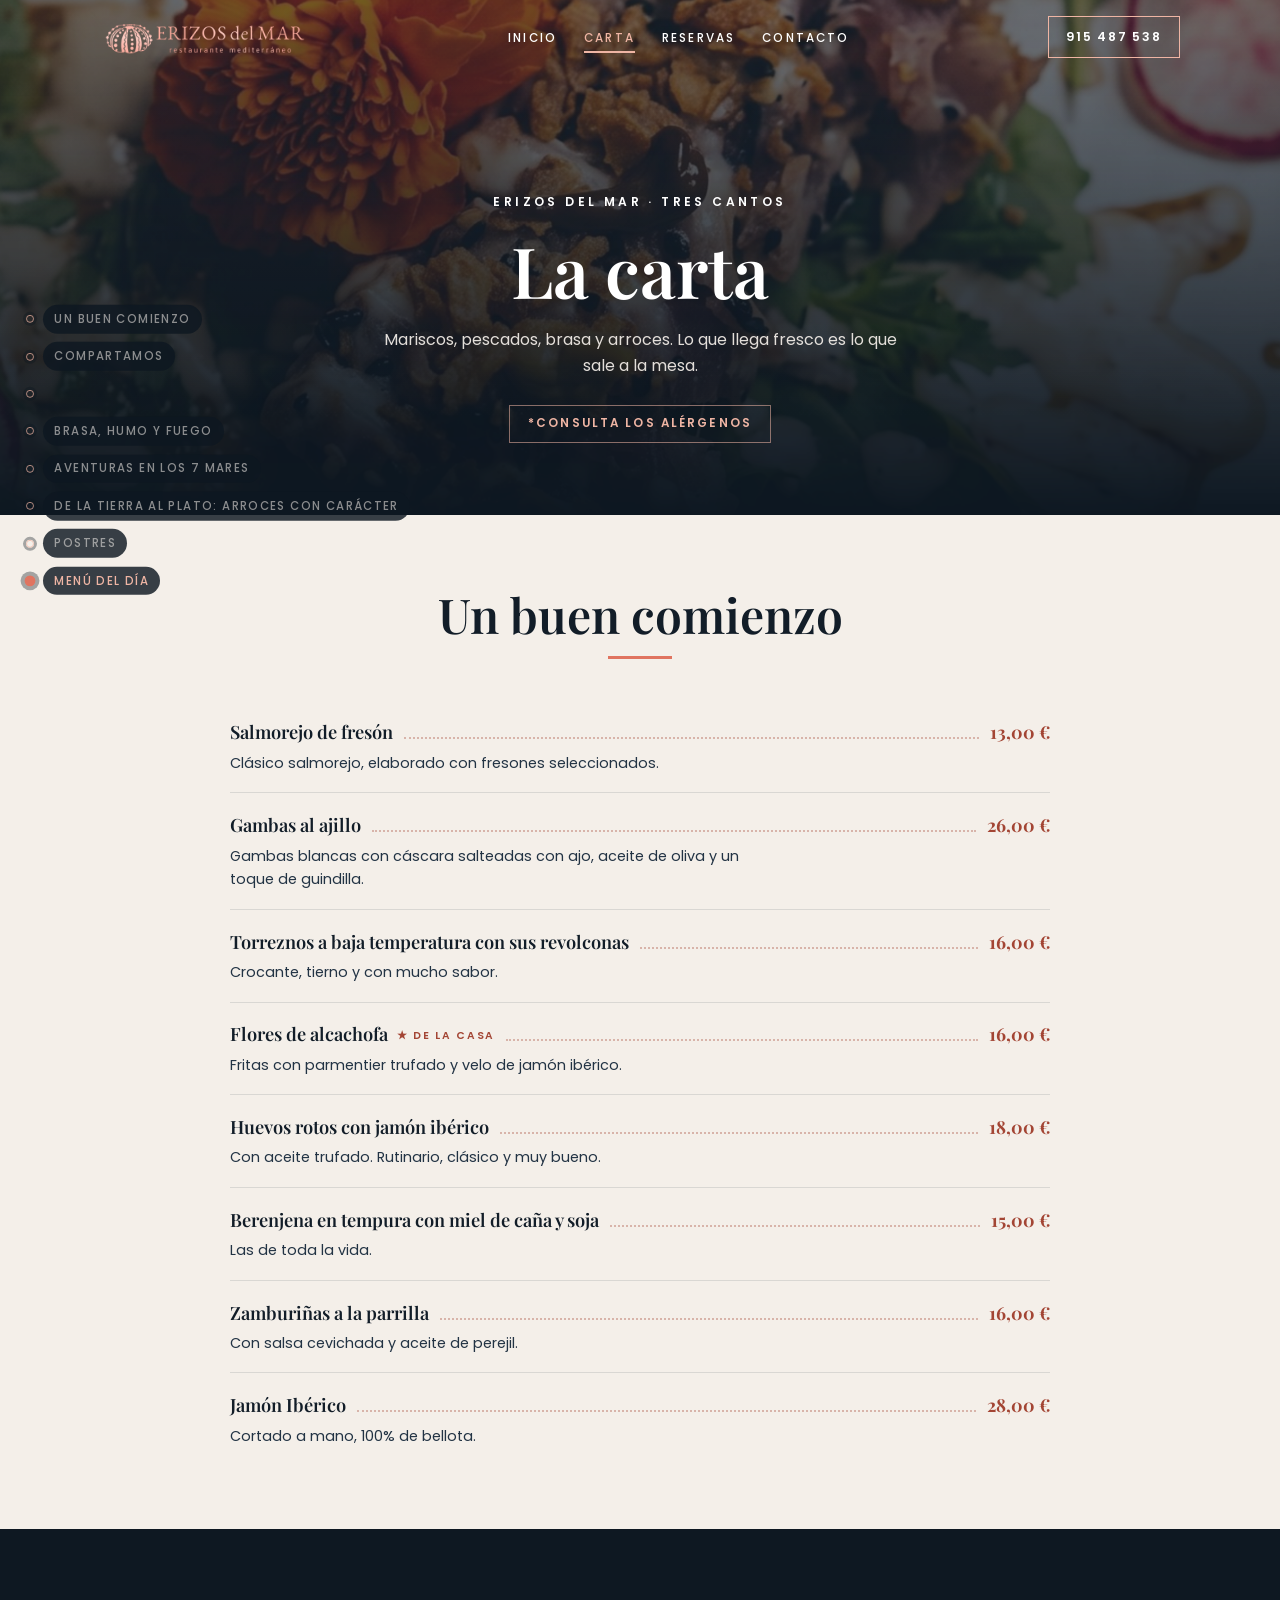
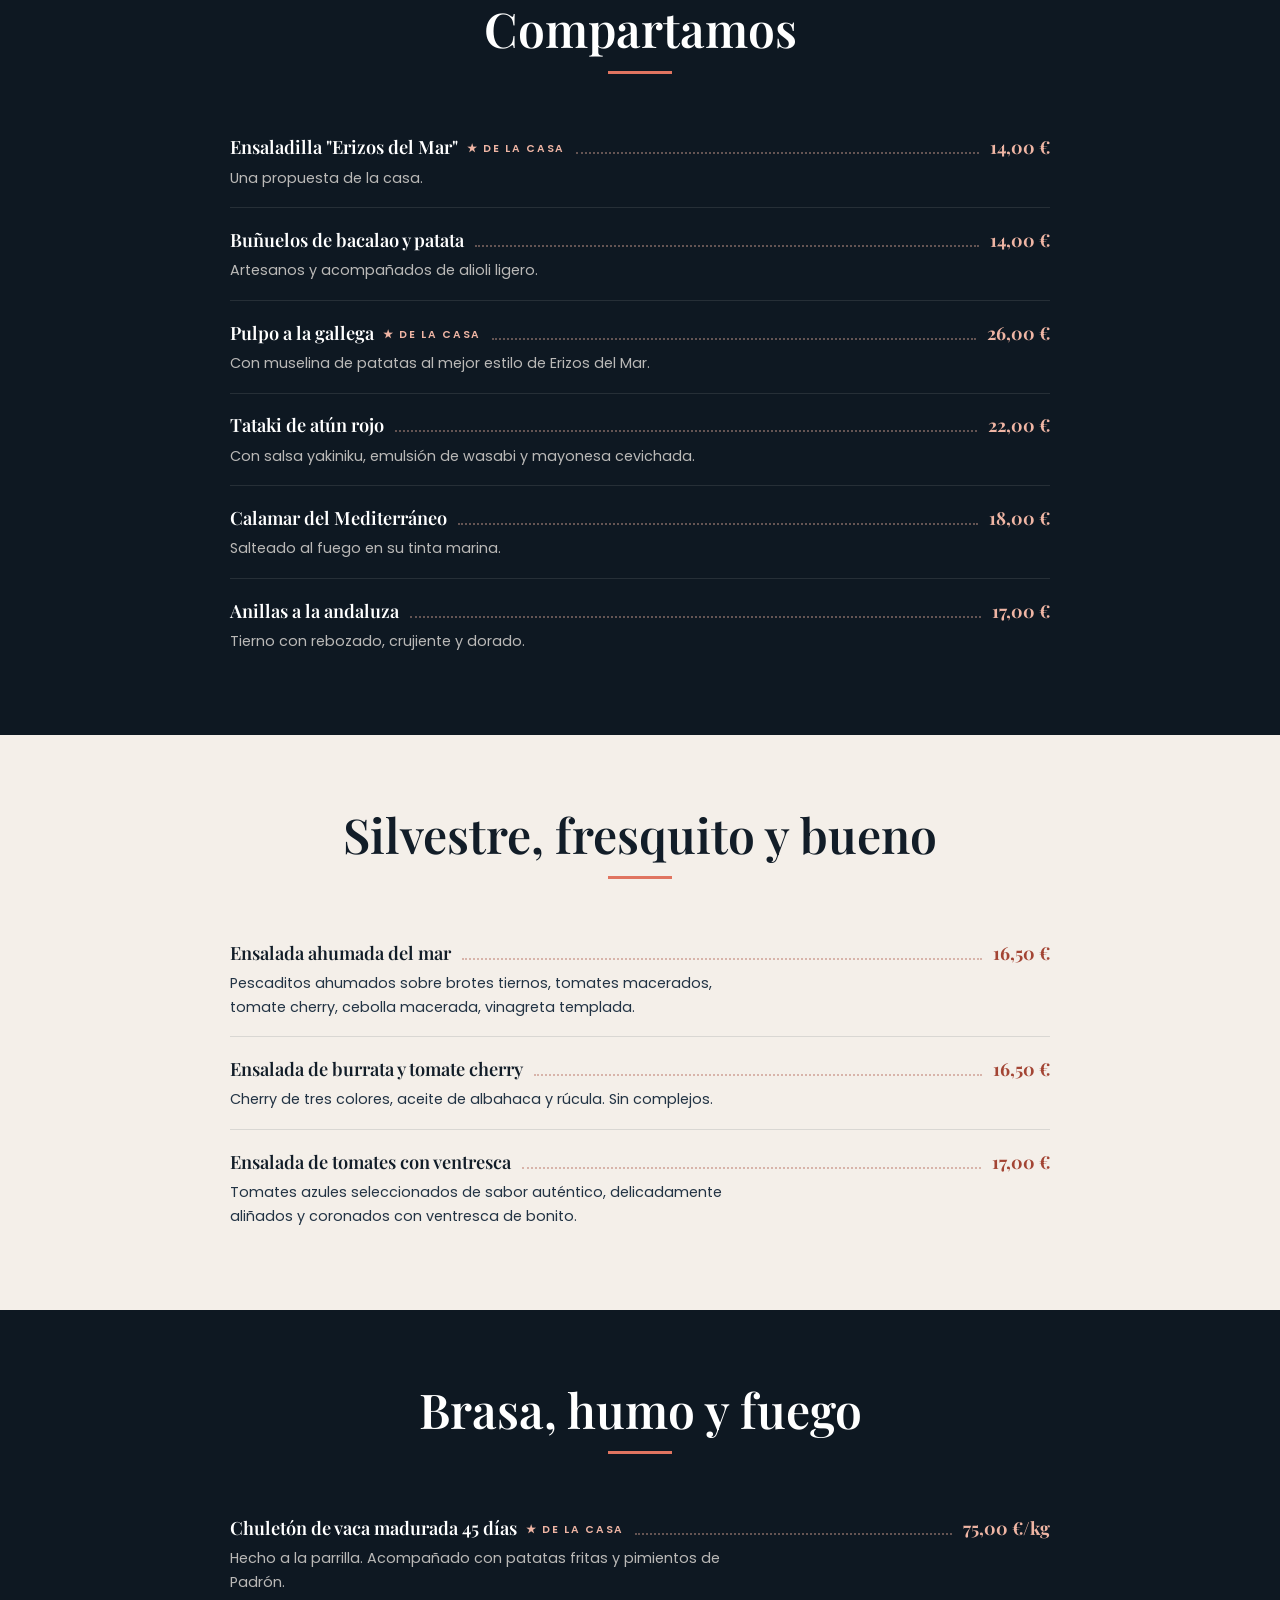
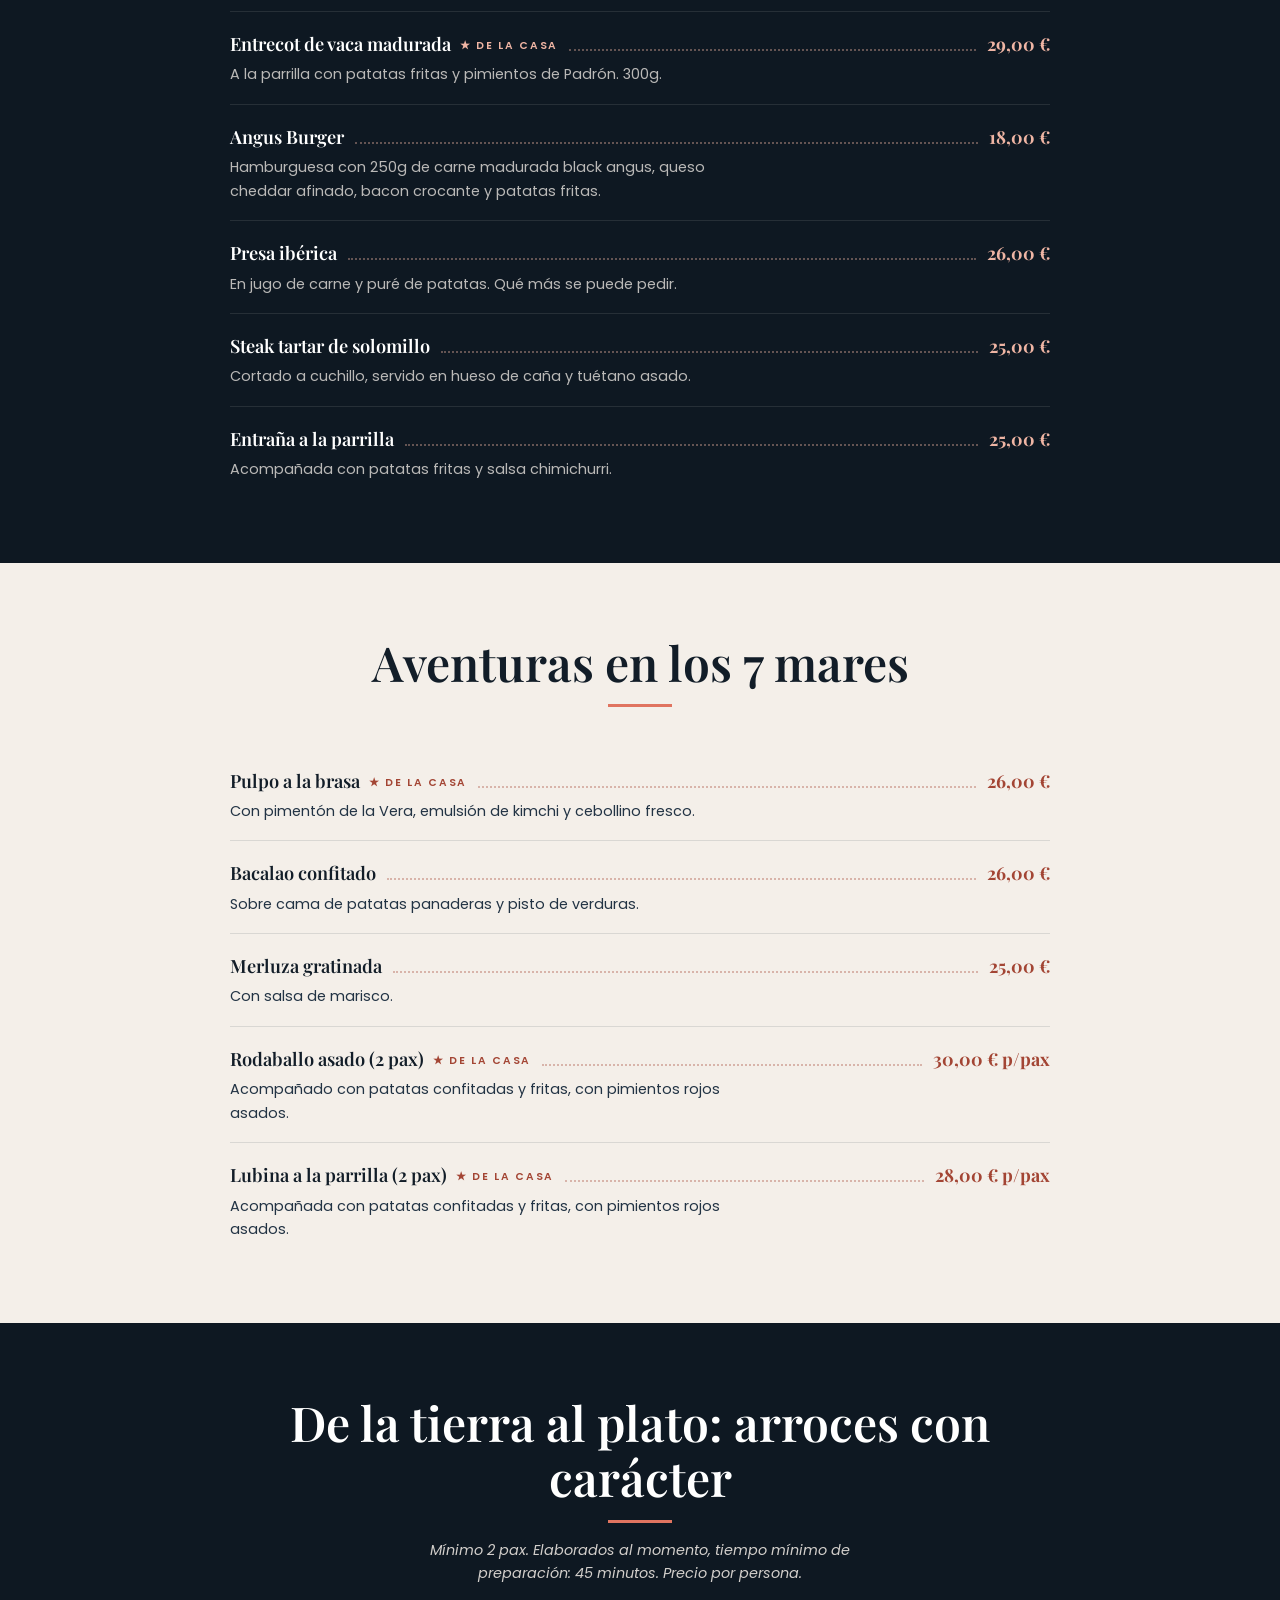
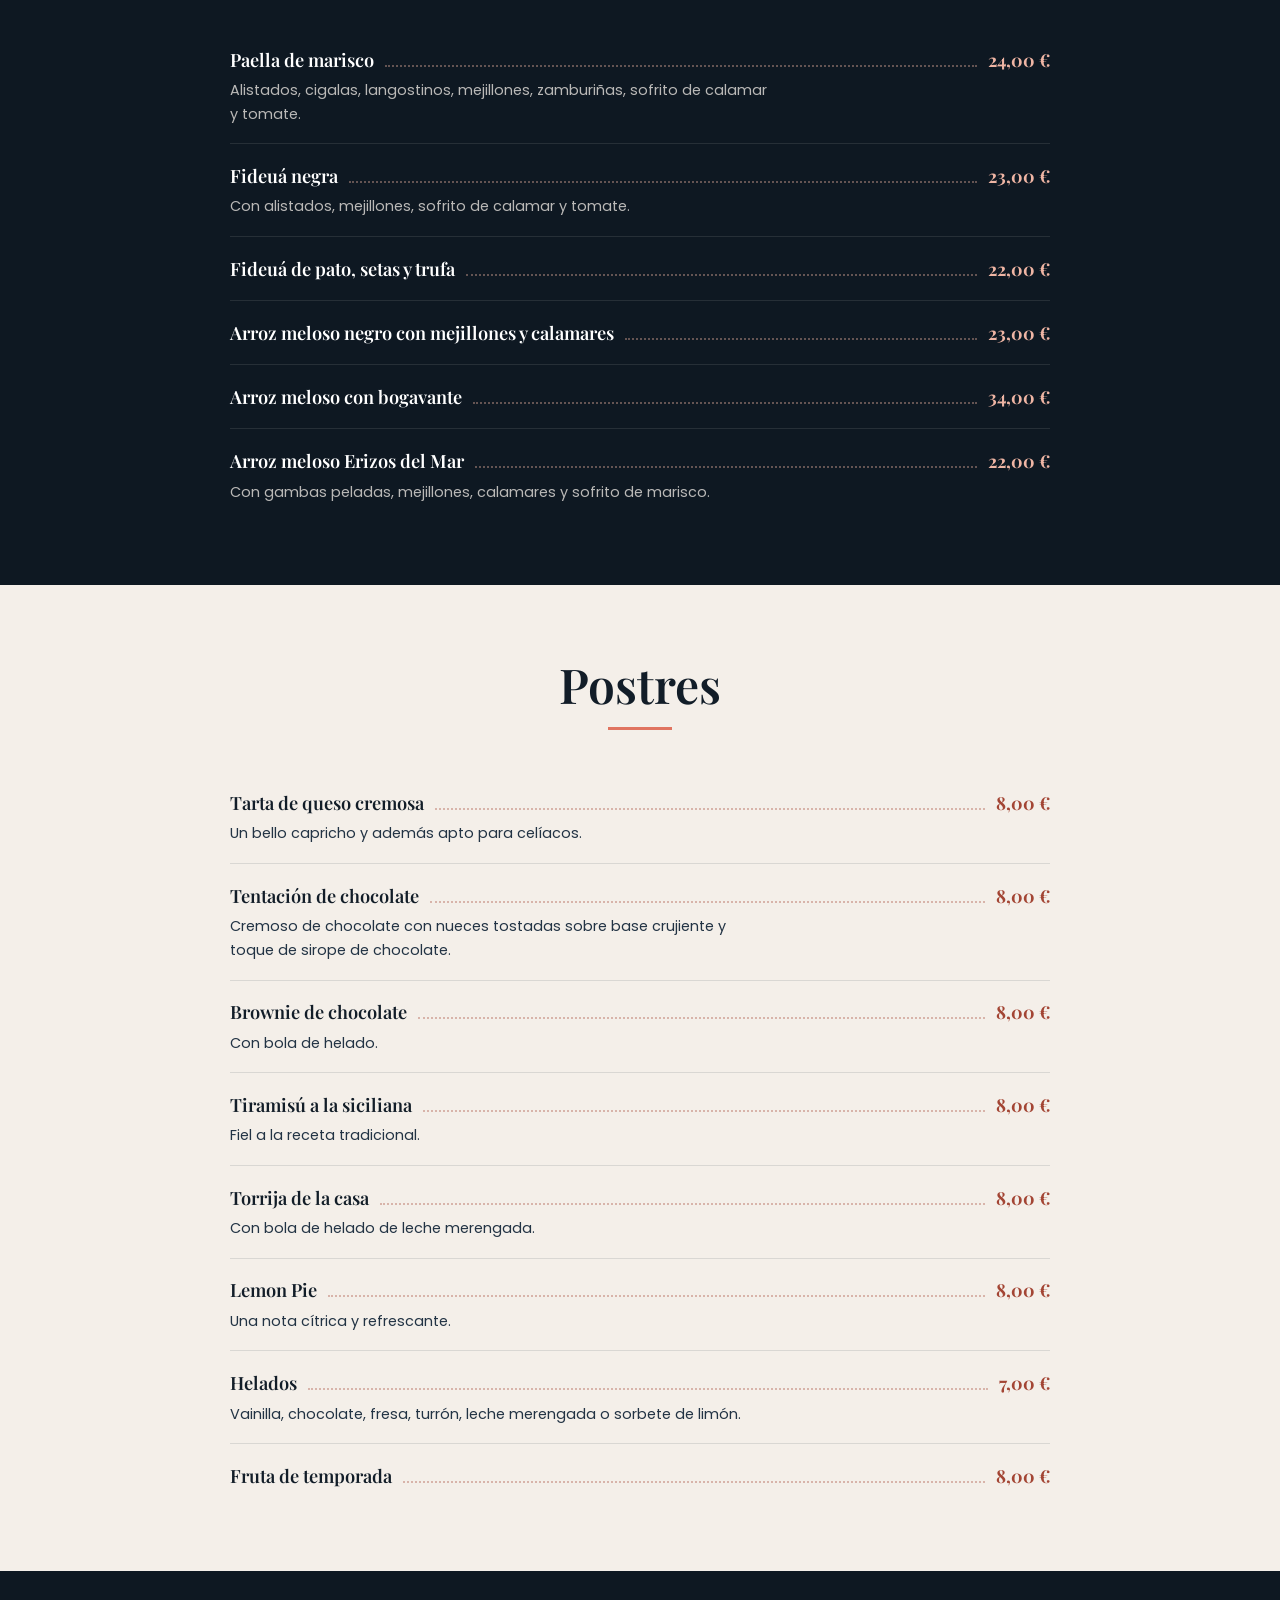
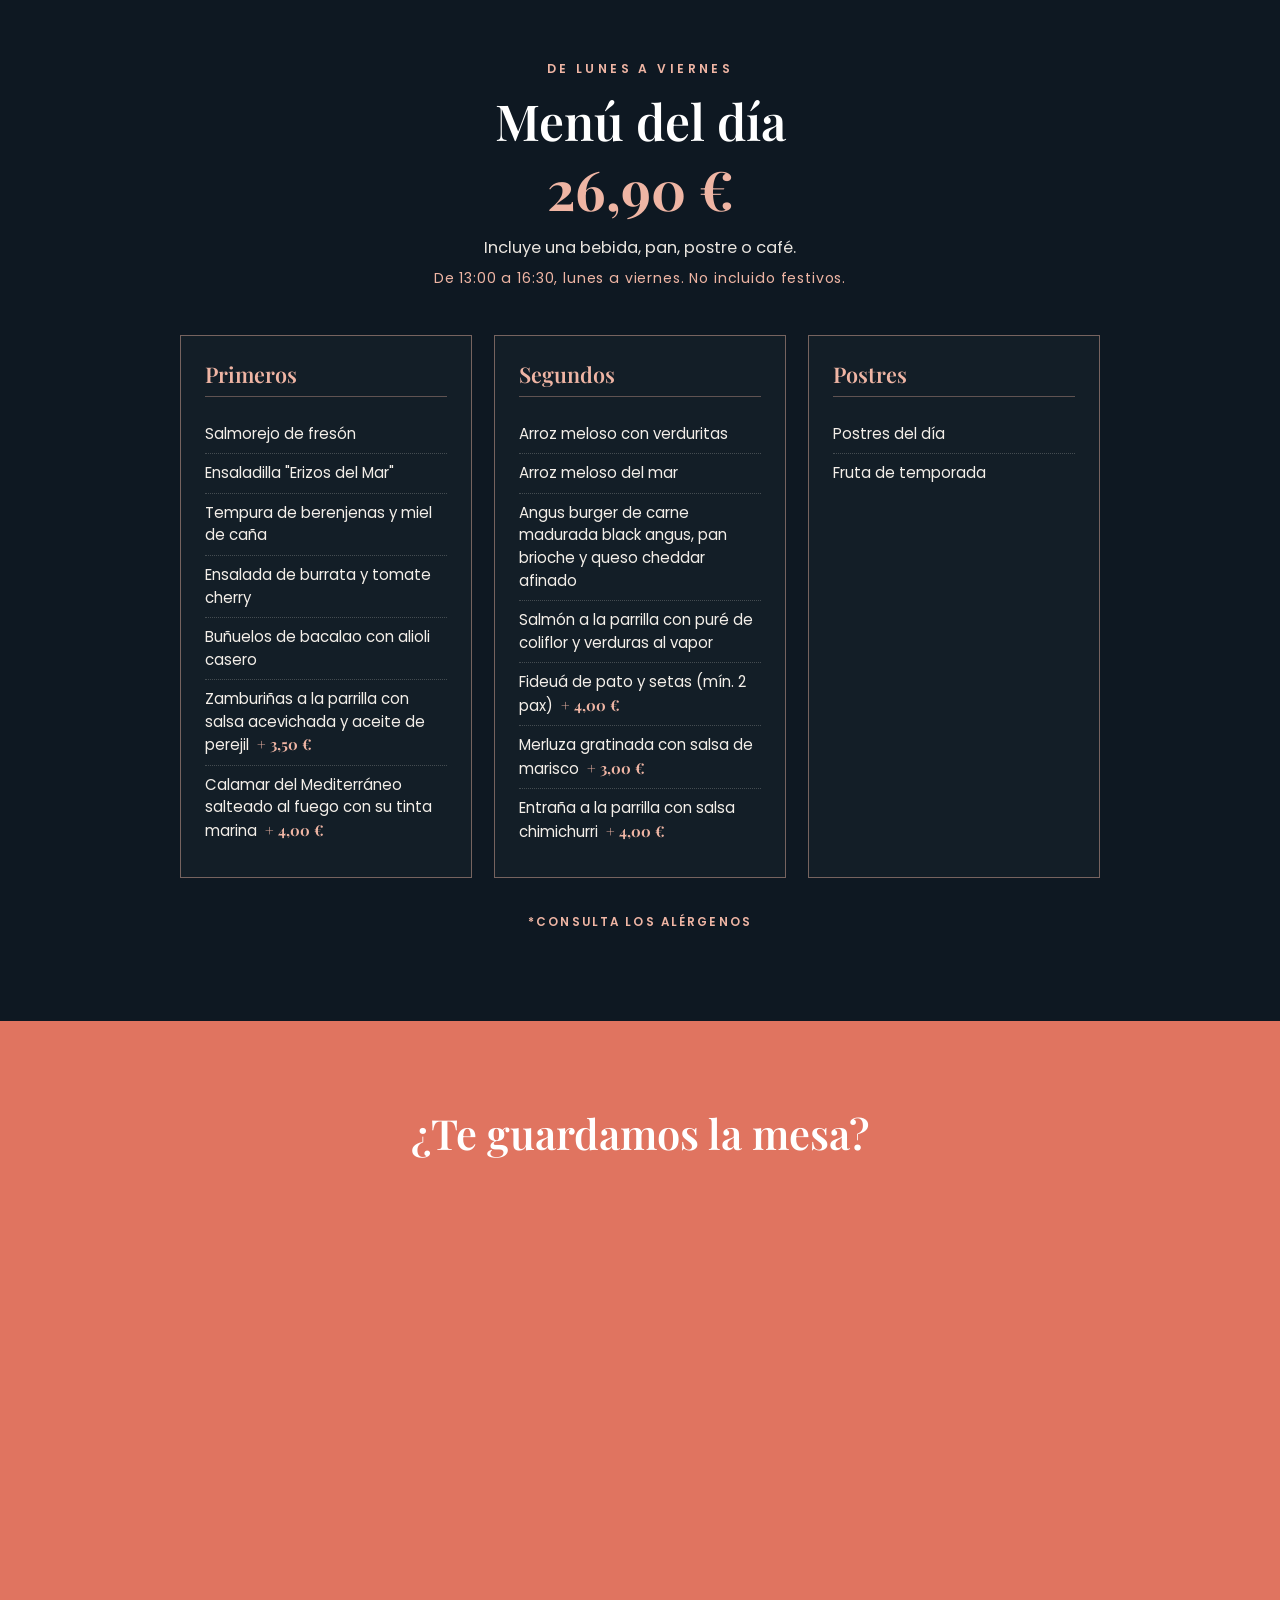
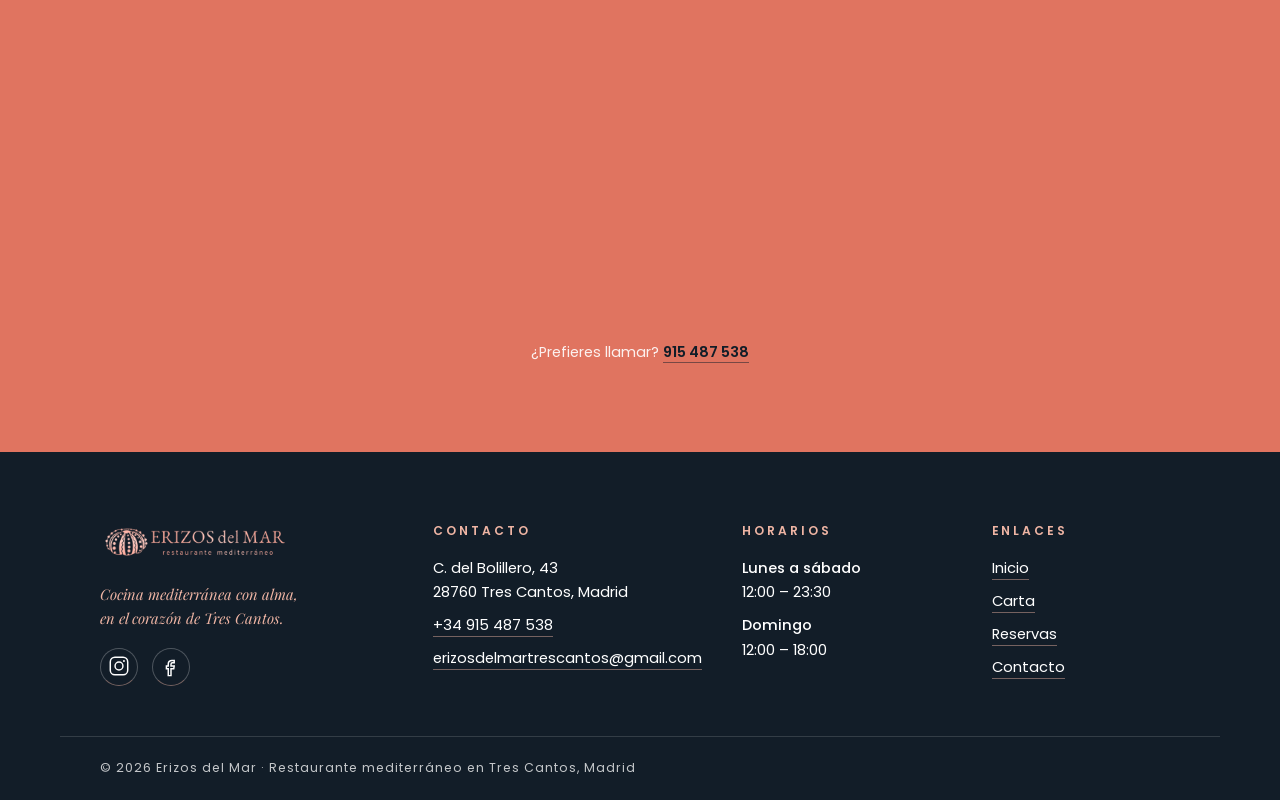
==== commit 90b6fc2d: "Widget de reservas fundido con la foto de fondo (sin corte negro)" ====
--- a/carta/index.html
+++ b/carta/index.html
@@ -1 +1 @@
-<!DOCTYPE html><html lang="es"><head><meta charset="utf-8"><meta name="viewport" content="width=device-width, initial-scale=1"><title>Carta — Erizos del Mar, restaurante mediterráneo en Tres Cantos</title><meta name="description" content="Carta completa de Erizos del Mar en Tres Cantos: mariscos, pescados, carnes a la brasa, arroces y postres caseros. Menú del día 26,90 € de lunes a viernes."><link rel="icon" type="image/png" href="/img/favicon-erizo.png"><meta property="og:type" content="website"><meta name="twitter:card" content="summary_large_image"><meta property="og:site_name" content="Erizos del Mar"><meta property="og:title" content="Carta — Erizos del Mar, restaurante mediterráneo en Tres Cantos"><meta property="og:description" content="Carta completa de Erizos del Mar en Tres Cantos: mariscos, pescados, carnes a la brasa, arroces y postres caseros. Menú del día 26,90 € de lunes a viernes."><meta property="og:image" content="https://www.erizosdelmar.com/img/platos/tataki-pano.jpg"><meta property="og:locale" content="es_ES"><link rel="preconnect" href="https://fonts.googleapis.com"><link rel="preconnect" href="https://fonts.gstatic.com" crossorigin><link rel="stylesheet" href="https://fonts.googleapis.com/css2?family=Playfair+Display:ital,wght@0,500;0,600;0,700;1,500;1,600&family=Poppins:wght@400;500;600&family=Caveat:wght@500;600&display=swap"><script type="application/ld+json">{"@context":"https://schema.org","@type":"Restaurant","name":"Erizos del Mar","description":"Cocina mediterránea con alma en Tres Cantos, Madrid.","url":"https://www.erizosdelmar.com","image":"https://www.erizosdelmar.com/img/platos/tataki-pano.jpg","telephone":"+34915487538","email":"erizosdelmartrescantos@gmail.com","servesCuisine":["Mediterránea","Mariscos","Pescados","Arroces","Carnes a la brasa"],"priceRange":"€€","acceptsReservations":"True","address":{"@type":"PostalAddress","streetAddress":"C. del Bolillero, 43","postalCode":"28760","addressLocality":"Tres Cantos","addressRegion":"Madrid","addressCountry":"ES"},"openingHoursSpecification":[{"@type":"OpeningHoursSpecification","dayOfWeek":["Monday","Tuesday","Wednesday","Thursday","Friday","Saturday"],"opens":"12:00","closes":"23:30"},{"@type":"OpeningHoursSpecification","dayOfWeek":"Sunday","opens":"12:00","closes":"18:00"}]}</script><script type="application/ld+json">{"@context":"https://schema.org","@type":"Menu","name":"Carta de Erizos del Mar","inLanguage":"es","hasMenuSection":[{"@type":"MenuSection","name":"Un buen comienzo","hasMenuItem":[{"@type":"MenuItem","name":"Salmorejo de fresón","description":"Clásico salmorejo, elaborado con fresones seleccionados.","offers":{"@type":"Offer","price":"13.00","priceCurrency":"EUR"}},{"@type":"MenuItem","name":"Gambas al ajillo","description":"Gambas blancas con cáscara salteadas con ajo, aceite de oliva y un toque de guindilla.","offers":{"@type":"Offer","price":"26.00","priceCurrency":"EUR"}},{"@type":"MenuItem","name":"Torreznos a baja temperatura con sus revolconas","description":"Crocante, tierno y con mucho sabor.","offers":{"@type":"Offer","price":"16.00","priceCurrency":"EUR"}},{"@type":"MenuItem","name":"Flores de alcachofa","description":"Fritas con parmentier trufado y velo de jamón ibérico.","offers":{"@type":"Offer","price":"16.00","priceCurrency":"EUR"}},{"@type":"MenuItem","name":"Huevos rotos con jamón ibérico","description":"Con aceite trufado. Rutinario, clásico y muy bueno.","offers":{"@type":"Offer","price":"18.00","priceCurrency":"EUR"}},{"@type":"MenuItem","name":"Berenjena en tempura con miel de caña y soja","description":"Las de toda la vida.","offers":{"@type":"Offer","price":"15.00","priceCurrency":"EUR"}},{"@type":"MenuItem","name":"Zamburiñas a la parrilla","description":"Con salsa cevichada y aceite de perejil.","offers":{"@type":"Offer","price":"16.00","priceCurrency":"EUR"}},{"@type":"MenuItem","name":"Jamón Ibérico","description":"Cortado a mano, 100% de bellota.","offers":{"@type":"Offer","price":"28.00","priceCurrency":"EUR"}}]},{"@type":"MenuSection","name":"Compartamos","hasMenuItem":[{"@type":"MenuItem","name":"Ensaladilla \"Erizos del Mar\"","description":"Una propuesta de la casa.","offers":{"@type":"Offer","price":"14.00","priceCurrency":"EUR"}},{"@type":"MenuItem","name":"Buñuelos de bacalao y patata","description":"Artesanos y acompañados de alioli ligero.","offers":{"@type":"Offer","price":"14.00","priceCurrency":"EUR"}},{"@type":"MenuItem","name":"Pulpo a la gallega","description":"Con muselina de patatas al mejor estilo de Erizos del Mar.","offers":{"@type":"Offer","price":"26.00","priceCurrency":"EUR"}},{"@type":"MenuItem","name":"Tataki de atún rojo","description":"Con salsa yakiniku, emulsión de wasabi y mayonesa cevichada.","offers":{"@type":"Offer","price":"22.00","priceCurrency":"EUR"}},{"@type":"MenuItem","name":"Calamar del Mediterráneo","description":"Salteado al fuego en su tinta marina.","offers":{"@type":"Offer","price":"18.00","priceCurrency":"EUR"}},{"@type":"MenuItem","name":"Anillas a la andaluza","description":"Tierno con rebozado, crujiente y dorado.","offers":{"@type":"Offer","price":"17.00","priceCurrency":"EUR"}}]},{"@type":"MenuSection","name":"Silvestre, fresquito y bueno","hasMenuItem":[{"@type":"MenuItem","name":"Ensalada ahumada del mar","description":"Pescaditos ahumados sobre brotes tiernos, tomates macerados, tomate cherry, cebolla macerada, vinagreta templada.","offers":{"@type":"Offer","price":"16.50","priceCurrency":"EUR"}},{"@type":"MenuItem","name":"Ensalada de burrata y tomate cherry","description":"Cherry de tres colores, aceite de albahaca y rúcula. Sin complejos.","offers":{"@type":"Offer","price":"16.50","priceCurrency":"EUR"}},{"@type":"MenuItem","name":"Ensalada de tomates con ventresca","description":"Tomates azules seleccionados de sabor auténtico, delicadamente aliñados y coronados con ventresca de bonito.","offers":{"@type":"Offer","price":"17.00","priceCurrency":"EUR"}}]},{"@type":"MenuSection","name":"Brasa, humo y fuego","hasMenuItem":[{"@type":"MenuItem","name":"Chuletón de vaca madurada 45 días","description":"Hecho a la parrilla. Acompañado con patatas fritas y pimientos de Padrón.","offers":{"@type":"Offer","price":"75.00","priceCurrency":"EUR"}},{"@type":"MenuItem","name":"Entrecot de vaca madurada","description":"A la parrilla con patatas fritas y pimientos de Padrón. 300g.","offers":{"@type":"Offer","price":"29.00","priceCurrency":"EUR"}},{"@type":"MenuItem","name":"Angus Burger","description":"Hamburguesa con 250g de carne madurada black angus, queso cheddar afinado, bacon crocante y patatas fritas.","offers":{"@type":"Offer","price":"18.00","priceCurrency":"EUR"}},{"@type":"MenuItem","name":"Presa ibérica","description":"En jugo de carne y puré de patatas. Qué más se puede pedir.","offers":{"@type":"Offer","price":"26.00","priceCurrency":"EUR"}},{"@type":"MenuItem","name":"Steak tartar de solomillo","description":"Cortado a cuchillo, servido en hueso de caña y tuétano asado.","offers":{"@type":"Offer","price":"25.00","priceCurrency":"EUR"}},{"@type":"MenuItem","name":"Entraña a la parrilla","description":"Acompañada con patatas fritas y salsa chimichurri.","offers":{"@type":"Offer","price":"25.00","priceCurrency":"EUR"}}]},{"@type":"MenuSection","name":"Aventuras en los 7 mares","hasMenuItem":[{"@type":"MenuItem","name":"Pulpo a la brasa","description":"Con pimentón de la Vera, emulsión de kimchi y cebollino fresco.","offers":{"@type":"Offer","price":"26.00","priceCurrency":"EUR"}},{"@type":"MenuItem","name":"Bacalao confitado","description":"Sobre cama de patatas panaderas y pisto de verduras.","offers":{"@type":"Offer","price":"26.00","priceCurrency":"EUR"}},{"@type":"MenuItem","name":"Merluza gratinada","description":"Con salsa de marisco.","offers":{"@type":"Offer","price":"25.00","priceCurrency":"EUR"}},{"@type":"MenuItem","name":"Rodaballo asado (2 pax)","description":"Acompañado con patatas confitadas y fritas, con pimientos rojos asados.","offers":{"@type":"Offer","price":"30.00","priceCurrency":"EUR"}},{"@type":"MenuItem","name":"Lubina a la parrilla (2 pax)","description":"Acompañada con patatas confitadas y fritas, con pimientos rojos asados.","offers":{"@type":"Offer","price":"28.00","priceCurrency":"EUR"}}]},{"@type":"MenuSection","name":"De la tierra al plato: arroces con carácter","hasMenuItem":[{"@type":"MenuItem","name":"Paella de marisco","description":"Alistados, cigalas, langostinos, mejillones, zamburiñas, sofrito de calamar y tomate.","offers":{"@type":"Offer","price":"24.00","priceCurrency":"EUR"}},{"@type":"MenuItem","name":"Fideuá negra","description":"Con alistados, mejillones, sofrito de calamar y tomate.","offers":{"@type":"Offer","price":"23.00","priceCurrency":"EUR"}},{"@type":"MenuItem","name":"Fideuá de pato, setas y trufa","offers":{"@type":"Offer","price":"22.00","priceCurrency":"EUR"}},{"@type":"MenuItem","name":"Arroz meloso negro con mejillones y calamares","offers":{"@type":"Offer","price":"23.00","priceCurrency":"EUR"}},{"@type":"MenuItem","name":"Arroz meloso con bogavante","offers":{"@type":"Offer","price":"34.00","priceCurrency":"EUR"}},{"@type":"MenuItem","name":"Arroz meloso Erizos del Mar","description":"Con gambas peladas, mejillones, calamares y sofrito de marisco.","offers":{"@type":"Offer","price":"22.00","priceCurrency":"EUR"}}]},{"@type":"MenuSection","name":"Postres","hasMenuItem":[{"@type":"MenuItem","name":"Tarta de queso cremosa","description":"Un bello capricho y además apto para celíacos.","offers":{"@type":"Offer","price":"8.00","priceCurrency":"EUR"}},{"@type":"MenuItem","name":"Tentación de chocolate","description":"Cremoso de chocolate con nueces tostadas sobre base crujiente y toque de sirope de chocolate.","offers":{"@type":"Offer","price":"8.00","priceCurrency":"EUR"}},{"@type":"MenuItem","name":"Brownie de chocolate","description":"Con bola de helado.","offers":{"@type":"Offer","price":"8.00","priceCurrency":"EUR"}},{"@type":"MenuItem","name":"Tiramisú a la siciliana","description":"Fiel a la receta tradicional.","offers":{"@type":"Offer","price":"8.00","priceCurrency":"EUR"}},{"@type":"MenuItem","name":"Torrija de la casa","description":"Con bola de helado de leche merengada.","offers":{"@type":"Offer","price":"8.00","priceCurrency":"EUR"}},{"@type":"MenuItem","name":"Lemon Pie","description":"Una nota cítrica y refrescante.","offers":{"@type":"Offer","price":"8.00","priceCurrency":"EUR"}},{"@type":"MenuItem","name":"Helados","description":"Vainilla, chocolate, fresa, turrón, leche merengada o sorbete de limón.","offers":{"@type":"Offer","price":"7.00","priceCurrency":"EUR"}},{"@type":"MenuItem","name":"Fruta de temporada","offers":{"@type":"Offer","price":"8.00","priceCurrency":"EUR"}}]},{"@type":"MenuSection","name":"Menú del día","description":"Incluye una bebida, pan, postre o café. De 13:00 a 16:30, lunes a viernes. No incluido festivos.","offers":{"@type":"Offer","price":"26.90","priceCurrency":"EUR"}}]}</script><link rel="stylesheet" href="/_astro/WidgetReservas.1TLT07ev.css"><link rel="stylesheet" href="/_astro/carta.CGsqoEh3.css"></head><body><a class="salto-contenido" href="#contenido">Saltar al contenido</a><header class="cabecera" data-cabecera data-astro-cid-24uzi5m7><div class="contenedor cabecera-int" data-astro-cid-24uzi5m7><a class="marca" href="/" data-astro-cid-24uzi5m7><img src="/img/erizodelmar.png" alt="Erizos del Mar — restaurante mediterráneo" width="220" height="63" data-astro-cid-24uzi5m7></a><nav aria-label="Navegación principal" data-astro-cid-24uzi5m7><ul data-astro-cid-24uzi5m7><li data-astro-cid-24uzi5m7><a href="/" data-astro-cid-24uzi5m7>Inicio</a></li><li data-astro-cid-24uzi5m7><a href="/carta" aria-current="page" data-astro-cid-24uzi5m7>Carta</a></li><li data-astro-cid-24uzi5m7><a href="/#reservas" data-astro-cid-24uzi5m7>Reservas</a></li><li data-astro-cid-24uzi5m7><a href="/#contacto" data-astro-cid-24uzi5m7>Contacto</a></li></ul></nav><a class="btn-tel" href="tel:+34915487538" data-astro-cid-24uzi5m7>915 487 538</a></div></header><script type="module">var e=document.querySelector(`[data-cabecera]`);if(e){let t=()=>document.documentElement.style.setProperty(`--altura-cabecera`,`${e.offsetHeight}px`);if(t(),window.addEventListener(`resize`,t,{passive:!0}),!e.classList.contains(`solida`)){let t=()=>{e.classList.toggle(`con-fondo`,window.scrollY>40)};t(),window.addEventListener(`scroll`,t,{passive:!0})}}</script><main id="contenido"><div class="carta-fondo" data-astro-cid-yhhbm4vk><!-- CABECERA con imagen fundida --><section class="carta-hero" data-astro-cid-yhhbm4vk><div class="carta-hero-img" aria-hidden="true" data-parallax="0.18" data-astro-cid-yhhbm4vk></div><div class="contenedor carta-hero-int" data-astro-cid-yhhbm4vk><p class="carta-etiqueta" data-astro-cid-yhhbm4vk>Erizos del Mar · Tres Cantos</p><h1 data-astro-cid-yhhbm4vk>La carta</h1><p class="carta-intro" data-astro-cid-yhhbm4vk>Mariscos, pescados, brasa y arroces. Lo que llega fresco es lo que sale a la mesa.</p><p class="alergenos" data-astro-cid-yhhbm4vk>*CONSULTA LOS ALÉRGENOS</p></div></section><!-- SUBMENÚ VERTICAL (escritorio) --><nav class="carta-guia" aria-label="Secciones de la carta" data-astro-cid-yhhbm4vk><ul data-astro-cid-yhhbm4vk><li data-astro-cid-yhhbm4vk><a href="#un-buen-comienzo" data-guia="un-buen-comienzo" data-astro-cid-yhhbm4vk><span class="guia-punto" aria-hidden="true" data-astro-cid-yhhbm4vk></span><span class="guia-texto" data-astro-cid-yhhbm4vk>Un buen comienzo</span></a></li><li data-astro-cid-yhhbm4vk><a href="#compartamos" data-guia="compartamos" data-astro-cid-yhhbm4vk><span class="guia-punto" aria-hidden="true" data-astro-cid-yhhbm4vk></span><span class="guia-texto" data-astro-cid-yhhbm4vk>Compartamos</span></a></li><li data-astro-cid-yhhbm4vk><a href="#ensaladas" data-guia="ensaladas" data-astro-cid-yhhbm4vk><span class="guia-punto" aria-hidden="true" data-astro-cid-yhhbm4vk></span><span class="guia-texto" data-astro-cid-yhhbm4vk>Silvestre, fresquito y bueno</span></a></li><li data-astro-cid-yhhbm4vk><a href="#brasa" data-guia="brasa" data-astro-cid-yhhbm4vk><span class="guia-punto" aria-hidden="true" data-astro-cid-yhhbm4vk></span><span class="guia-texto" data-astro-cid-yhhbm4vk>Brasa, humo y fuego</span></a></li><li data-astro-cid-yhhbm4vk><a href="#pescados" data-guia="pescados" data-astro-cid-yhhbm4vk><span class="guia-punto" aria-hidden="true" data-astro-cid-yhhbm4vk></span><span class="guia-texto" data-astro-cid-yhhbm4vk>Aventuras en los 7 mares</span></a></li><li data-astro-cid-yhhbm4vk><a href="#arroces" data-guia="arroces" data-astro-cid-yhhbm4vk><span class="guia-punto" aria-hidden="true" data-astro-cid-yhhbm4vk></span><span class="guia-texto" data-astro-cid-yhhbm4vk>De la tierra al plato: arroces con carácter</span></a></li><li data-astro-cid-yhhbm4vk><a href="#postres" data-guia="postres" data-astro-cid-yhhbm4vk><span class="guia-punto" aria-hidden="true" data-astro-cid-yhhbm4vk></span><span class="guia-texto" data-astro-cid-yhhbm4vk>Postres</span></a></li><li data-astro-cid-yhhbm4vk><a href="#menu-del-dia" data-guia="menu-del-dia" class="enlace-menu" data-astro-cid-yhhbm4vk><span class="guia-punto" aria-hidden="true" data-astro-cid-yhhbm4vk></span><span class="guia-texto" data-astro-cid-yhhbm4vk>Menú del día</span></a></li></ul></nav><!-- ÍNDICE FLOTANTE (móvil / tablet): botón + panel a pantalla completa --><button class="fab-indice" type="button" aria-haspopup="dialog" aria-expanded="false" aria-controls="panel-indice" data-fab data-astro-cid-yhhbm4vk><svg viewBox="0 0 24 24" fill="none" stroke="currentColor" stroke-width="2" stroke-linecap="round" aria-hidden="true" data-astro-cid-yhhbm4vk><path d="M4 6h16M4 12h16M4 18h10" data-astro-cid-yhhbm4vk></path></svg><span class="fab-texto" data-astro-cid-yhhbm4vk>Secciones</span></button><div class="panel-indice" id="panel-indice" role="dialog" aria-label="Índice de la carta" hidden data-panel data-astro-cid-yhhbm4vk><button class="panel-cerrar" type="button" aria-label="Cerrar índice" data-cerrar data-astro-cid-yhhbm4vk>×</button><nav aria-label="Secciones de la carta" data-astro-cid-yhhbm4vk><ul data-astro-cid-yhhbm4vk><li style="--orden: 0" data-astro-cid-yhhbm4vk><a href="#un-buen-comienzo" data-enlace-panel data-astro-cid-yhhbm4vk><span class="panel-num" data-astro-cid-yhhbm4vk>01</span>Un buen comienzo</a></li><li style="--orden: 1" data-astro-cid-yhhbm4vk><a href="#compartamos" data-enlace-panel data-astro-cid-yhhbm4vk><span class="panel-num" data-astro-cid-yhhbm4vk>02</span>Compartamos</a></li><li style="--orden: 2" data-astro-cid-yhhbm4vk><a href="#ensaladas" data-enlace-panel data-astro-cid-yhhbm4vk><span class="panel-num" data-astro-cid-yhhbm4vk>03</span>Silvestre, fresquito y bueno</a></li><li style="--orden: 3" data-astro-cid-yhhbm4vk><a href="#brasa" data-enlace-panel data-astro-cid-yhhbm4vk><span class="panel-num" data-astro-cid-yhhbm4vk>04</span>Brasa, humo y fuego</a></li><li style="--orden: 4" data-astro-cid-yhhbm4vk><a href="#pescados" data-enlace-panel data-astro-cid-yhhbm4vk><span class="panel-num" data-astro-cid-yhhbm4vk>05</span>Aventuras en los 7 mares</a></li><li style="--orden: 5" data-astro-cid-yhhbm4vk><a href="#arroces" data-enlace-panel data-astro-cid-yhhbm4vk><span class="panel-num" data-astro-cid-yhhbm4vk>06</span>De la tierra al plato: arroces con carácter</a></li><li style="--orden: 6" data-astro-cid-yhhbm4vk><a href="#postres" data-enlace-panel data-astro-cid-yhhbm4vk><span class="panel-num" data-astro-cid-yhhbm4vk>07</span>Postres</a></li><li style="--orden: 7" data-astro-cid-yhhbm4vk><a href="#menu-del-dia" class="panel-menu" data-enlace-panel data-astro-cid-yhhbm4vk><span class="panel-num" data-astro-cid-yhhbm4vk>★</span>Menú del día · 26,90 €</a></li></ul></nav></div><!-- SECCIONES --><section id="un-buen-comienzo" class="seccion seccion-clara" aria-labelledby="t-un-buen-comienzo" data-seccion="un-buen-comienzo" data-astro-cid-yhhbm4vk><div class="contenedor seccion-int" data-astro-cid-yhhbm4vk><header class="seccion-cabeza" data-reveal data-astro-cid-yhhbm4vk><h2 id="t-un-buen-comienzo" data-astro-cid-yhhbm4vk>Un buen comienzo</h2></header><ul class="platos" data-astro-cid-yhhbm4vk><li class="plato" data-astro-cid-yhhbm4vk><div class="plato-linea" data-astro-cid-yhhbm4vk><h3 class="plato-nombre" data-astro-cid-yhhbm4vk>Salmorejo de fresón</h3><span class="puntos" aria-hidden="true" data-astro-cid-yhhbm4vk></span><span class="precio" data-astro-cid-yhhbm4vk>13,00 €</span></div><p class="plato-desc" data-astro-cid-yhhbm4vk>Clásico salmorejo, elaborado con fresones seleccionados.</p></li><li class="plato" data-astro-cid-yhhbm4vk><div class="plato-linea" data-astro-cid-yhhbm4vk><h3 class="plato-nombre" data-astro-cid-yhhbm4vk>Gambas al ajillo</h3><span class="puntos" aria-hidden="true" data-astro-cid-yhhbm4vk></span><span class="precio" data-astro-cid-yhhbm4vk>26,00 €</span></div><p class="plato-desc" data-astro-cid-yhhbm4vk>Gambas blancas con cáscara salteadas con ajo, aceite de oliva y un toque de guindilla.</p></li><li class="plato" data-astro-cid-yhhbm4vk><div class="plato-linea" data-astro-cid-yhhbm4vk><h3 class="plato-nombre" data-astro-cid-yhhbm4vk>Torreznos a baja temperatura con sus revolconas</h3><span class="puntos" aria-hidden="true" data-astro-cid-yhhbm4vk></span><span class="precio" data-astro-cid-yhhbm4vk>16,00 €</span></div><p class="plato-desc" data-astro-cid-yhhbm4vk>Crocante, tierno y con mucho sabor.</p></li><li class="plato" data-astro-cid-yhhbm4vk><div class="plato-linea" data-astro-cid-yhhbm4vk><h3 class="plato-nombre" data-astro-cid-yhhbm4vk>Flores de alcachofa<span class="reco" data-astro-cid-yhhbm4vk>★ De la casa</span></h3><span class="puntos" aria-hidden="true" data-astro-cid-yhhbm4vk></span><span class="precio" data-astro-cid-yhhbm4vk>16,00 €</span></div><p class="plato-desc" data-astro-cid-yhhbm4vk>Fritas con parmentier trufado y velo de jamón ibérico.</p></li><li class="plato" data-astro-cid-yhhbm4vk><div class="plato-linea" data-astro-cid-yhhbm4vk><h3 class="plato-nombre" data-astro-cid-yhhbm4vk>Huevos rotos con jamón ibérico</h3><span class="puntos" aria-hidden="true" data-astro-cid-yhhbm4vk></span><span class="precio" data-astro-cid-yhhbm4vk>18,00 €</span></div><p class="plato-desc" data-astro-cid-yhhbm4vk>Con aceite trufado. Rutinario, clásico y muy bueno.</p></li><li class="plato" data-astro-cid-yhhbm4vk><div class="plato-linea" data-astro-cid-yhhbm4vk><h3 class="plato-nombre" data-astro-cid-yhhbm4vk>Berenjena en tempura con miel de caña y soja</h3><span class="puntos" aria-hidden="true" data-astro-cid-yhhbm4vk></span><span class="precio" data-astro-cid-yhhbm4vk>15,00 €</span></div><p class="plato-desc" data-astro-cid-yhhbm4vk>Las de toda la vida.</p></li><li class="plato" data-astro-cid-yhhbm4vk><div class="plato-linea" data-astro-cid-yhhbm4vk><h3 class="plato-nombre" data-astro-cid-yhhbm4vk>Zamburiñas a la parrilla</h3><span class="puntos" aria-hidden="true" data-astro-cid-yhhbm4vk></span><span class="precio" data-astro-cid-yhhbm4vk>16,00 €</span></div><p class="plato-desc" data-astro-cid-yhhbm4vk>Con salsa cevichada y aceite de perejil.</p></li><li class="plato" data-astro-cid-yhhbm4vk><div class="plato-linea" data-astro-cid-yhhbm4vk><h3 class="plato-nombre" data-astro-cid-yhhbm4vk>Jamón Ibérico</h3><span class="puntos" aria-hidden="true" data-astro-cid-yhhbm4vk></span><span class="precio" data-astro-cid-yhhbm4vk>28,00 €</span></div><p class="plato-desc" data-astro-cid-yhhbm4vk>Cortado a mano, 100% de bellota.</p></li></ul></div></section><section id="compartamos" class="seccion" aria-labelledby="t-compartamos" data-seccion="compartamos" data-astro-cid-yhhbm4vk><div class="contenedor seccion-int" data-astro-cid-yhhbm4vk><header class="seccion-cabeza" data-reveal data-astro-cid-yhhbm4vk><h2 id="t-compartamos" data-astro-cid-yhhbm4vk>Compartamos</h2></header><ul class="platos" data-astro-cid-yhhbm4vk><li class="plato" data-astro-cid-yhhbm4vk><div class="plato-linea" data-astro-cid-yhhbm4vk><h3 class="plato-nombre" data-astro-cid-yhhbm4vk>Ensaladilla &quot;Erizos del Mar&quot;<span class="reco" data-astro-cid-yhhbm4vk>★ De la casa</span></h3><span class="puntos" aria-hidden="true" data-astro-cid-yhhbm4vk></span><span class="precio" data-astro-cid-yhhbm4vk>14,00 €</span></div><p class="plato-desc" data-astro-cid-yhhbm4vk>Una propuesta de la casa.</p></li><li class="plato" data-astro-cid-yhhbm4vk><div class="plato-linea" data-astro-cid-yhhbm4vk><h3 class="plato-nombre" data-astro-cid-yhhbm4vk>Buñuelos de bacalao y patata</h3><span class="puntos" aria-hidden="true" data-astro-cid-yhhbm4vk></span><span class="precio" data-astro-cid-yhhbm4vk>14,00 €</span></div><p class="plato-desc" data-astro-cid-yhhbm4vk>Artesanos y acompañados de alioli ligero.</p></li><li class="plato" data-astro-cid-yhhbm4vk><div class="plato-linea" data-astro-cid-yhhbm4vk><h3 class="plato-nombre" data-astro-cid-yhhbm4vk>Pulpo a la gallega<span class="reco" data-astro-cid-yhhbm4vk>★ De la casa</span></h3><span class="puntos" aria-hidden="true" data-astro-cid-yhhbm4vk></span><span class="precio" data-astro-cid-yhhbm4vk>26,00 €</span></div><p class="plato-desc" data-astro-cid-yhhbm4vk>Con muselina de patatas al mejor estilo de Erizos del Mar.</p></li><li class="plato" data-astro-cid-yhhbm4vk><div class="plato-linea" data-astro-cid-yhhbm4vk><h3 class="plato-nombre" data-astro-cid-yhhbm4vk>Tataki de atún rojo</h3><span class="puntos" aria-hidden="true" data-astro-cid-yhhbm4vk></span><span class="precio" data-astro-cid-yhhbm4vk>22,00 €</span></div><p class="plato-desc" data-astro-cid-yhhbm4vk>Con salsa yakiniku, emulsión de wasabi y mayonesa cevichada.</p></li><li class="plato" data-astro-cid-yhhbm4vk><div class="plato-linea" data-astro-cid-yhhbm4vk><h3 class="plato-nombre" data-astro-cid-yhhbm4vk>Calamar del Mediterráneo</h3><span class="puntos" aria-hidden="true" data-astro-cid-yhhbm4vk></span><span class="precio" data-astro-cid-yhhbm4vk>18,00 €</span></div><p class="plato-desc" data-astro-cid-yhhbm4vk>Salteado al fuego en su tinta marina.</p></li><li class="plato" data-astro-cid-yhhbm4vk><div class="plato-linea" data-astro-cid-yhhbm4vk><h3 class="plato-nombre" data-astro-cid-yhhbm4vk>Anillas a la andaluza</h3><span class="puntos" aria-hidden="true" data-astro-cid-yhhbm4vk></span><span class="precio" data-astro-cid-yhhbm4vk>17,00 €</span></div><p class="plato-desc" data-astro-cid-yhhbm4vk>Tierno con rebozado, crujiente y dorado.</p></li></ul></div></section><section id="ensaladas" class="seccion seccion-clara" aria-labelledby="t-ensaladas" data-seccion="ensaladas" data-astro-cid-yhhbm4vk><div class="contenedor seccion-int" data-astro-cid-yhhbm4vk><header class="seccion-cabeza" data-reveal data-astro-cid-yhhbm4vk><h2 id="t-ensaladas" data-astro-cid-yhhbm4vk>Silvestre, fresquito y bueno</h2></header><ul class="platos" data-astro-cid-yhhbm4vk><li class="plato" data-astro-cid-yhhbm4vk><div class="plato-linea" data-astro-cid-yhhbm4vk><h3 class="plato-nombre" data-astro-cid-yhhbm4vk>Ensalada ahumada del mar</h3><span class="puntos" aria-hidden="true" data-astro-cid-yhhbm4vk></span><span class="precio" data-astro-cid-yhhbm4vk>16,50 €</span></div><p class="plato-desc" data-astro-cid-yhhbm4vk>Pescaditos ahumados sobre brotes tiernos, tomates macerados, tomate cherry, cebolla macerada, vinagreta templada.</p></li><li class="plato" data-astro-cid-yhhbm4vk><div class="plato-linea" data-astro-cid-yhhbm4vk><h3 class="plato-nombre" data-astro-cid-yhhbm4vk>Ensalada de burrata y tomate cherry</h3><span class="puntos" aria-hidden="true" data-astro-cid-yhhbm4vk></span><span class="precio" data-astro-cid-yhhbm4vk>16,50 €</span></div><p class="plato-desc" data-astro-cid-yhhbm4vk>Cherry de tres colores, aceite de albahaca y rúcula. Sin complejos.</p></li><li class="plato" data-astro-cid-yhhbm4vk><div class="plato-linea" data-astro-cid-yhhbm4vk><h3 class="plato-nombre" data-astro-cid-yhhbm4vk>Ensalada de tomates con ventresca</h3><span class="puntos" aria-hidden="true" data-astro-cid-yhhbm4vk></span><span class="precio" data-astro-cid-yhhbm4vk>17,00 €</span></div><p class="plato-desc" data-astro-cid-yhhbm4vk>Tomates azules seleccionados de sabor auténtico, delicadamente aliñados y coronados con ventresca de bonito.</p></li></ul></div></section><section id="brasa" class="seccion" aria-labelledby="t-brasa" data-seccion="brasa" data-astro-cid-yhhbm4vk><div class="contenedor seccion-int" data-astro-cid-yhhbm4vk><header class="seccion-cabeza" data-reveal data-astro-cid-yhhbm4vk><h2 id="t-brasa" data-astro-cid-yhhbm4vk>Brasa, humo y fuego</h2></header><ul class="platos" data-astro-cid-yhhbm4vk><li class="plato" data-astro-cid-yhhbm4vk><div class="plato-linea" data-astro-cid-yhhbm4vk><h3 class="plato-nombre" data-astro-cid-yhhbm4vk>Chuletón de vaca madurada 45 días<span class="reco" data-astro-cid-yhhbm4vk>★ De la casa</span></h3><span class="puntos" aria-hidden="true" data-astro-cid-yhhbm4vk></span><span class="precio" data-astro-cid-yhhbm4vk>75,00 €/kg</span></div><p class="plato-desc" data-astro-cid-yhhbm4vk>Hecho a la parrilla. Acompañado con patatas fritas y pimientos de Padrón.</p></li><li class="plato" data-astro-cid-yhhbm4vk><div class="plato-linea" data-astro-cid-yhhbm4vk><h3 class="plato-nombre" data-astro-cid-yhhbm4vk>Entrecot de vaca madurada<span class="reco" data-astro-cid-yhhbm4vk>★ De la casa</span></h3><span class="puntos" aria-hidden="true" data-astro-cid-yhhbm4vk></span><span class="precio" data-astro-cid-yhhbm4vk>29,00 €</span></div><p class="plato-desc" data-astro-cid-yhhbm4vk>A la parrilla con patatas fritas y pimientos de Padrón. 300g.</p></li><li class="plato" data-astro-cid-yhhbm4vk><div class="plato-linea" data-astro-cid-yhhbm4vk><h3 class="plato-nombre" data-astro-cid-yhhbm4vk>Angus Burger</h3><span class="puntos" aria-hidden="true" data-astro-cid-yhhbm4vk></span><span class="precio" data-astro-cid-yhhbm4vk>18,00 €</span></div><p class="plato-desc" data-astro-cid-yhhbm4vk>Hamburguesa con 250g de carne madurada black angus, queso cheddar afinado, bacon crocante y patatas fritas.</p></li><li class="plato" data-astro-cid-yhhbm4vk><div class="plato-linea" data-astro-cid-yhhbm4vk><h3 class="plato-nombre" data-astro-cid-yhhbm4vk>Presa ibérica</h3><span class="puntos" aria-hidden="true" data-astro-cid-yhhbm4vk></span><span class="precio" data-astro-cid-yhhbm4vk>26,00 €</span></div><p class="plato-desc" data-astro-cid-yhhbm4vk>En jugo de carne y puré de patatas. Qué más se puede pedir.</p></li><li class="plato" data-astro-cid-yhhbm4vk><div class="plato-linea" data-astro-cid-yhhbm4vk><h3 class="plato-nombre" data-astro-cid-yhhbm4vk>Steak tartar de solomillo</h3><span class="puntos" aria-hidden="true" data-astro-cid-yhhbm4vk></span><span class="precio" data-astro-cid-yhhbm4vk>25,00 €</span></div><p class="plato-desc" data-astro-cid-yhhbm4vk>Cortado a cuchillo, servido en hueso de caña y tuétano asado.</p></li><li class="plato" data-astro-cid-yhhbm4vk><div class="plato-linea" data-astro-cid-yhhbm4vk><h3 class="plato-nombre" data-astro-cid-yhhbm4vk>Entraña a la parrilla</h3><span class="puntos" aria-hidden="true" data-astro-cid-yhhbm4vk></span><span class="precio" data-astro-cid-yhhbm4vk>25,00 €</span></div><p class="plato-desc" data-astro-cid-yhhbm4vk>Acompañada con patatas fritas y salsa chimichurri.</p></li></ul></div></section><section id="pescados" class="seccion seccion-clara" aria-labelledby="t-pescados" data-seccion="pescados" data-astro-cid-yhhbm4vk><div class="contenedor seccion-int" data-astro-cid-yhhbm4vk><header class="seccion-cabeza" data-reveal data-astro-cid-yhhbm4vk><h2 id="t-pescados" data-astro-cid-yhhbm4vk>Aventuras en los 7 mares</h2></header><ul class="platos" data-astro-cid-yhhbm4vk><li class="plato" data-astro-cid-yhhbm4vk><div class="plato-linea" data-astro-cid-yhhbm4vk><h3 class="plato-nombre" data-astro-cid-yhhbm4vk>Pulpo a la brasa<span class="reco" data-astro-cid-yhhbm4vk>★ De la casa</span></h3><span class="puntos" aria-hidden="true" data-astro-cid-yhhbm4vk></span><span class="precio" data-astro-cid-yhhbm4vk>26,00 €</span></div><p class="plato-desc" data-astro-cid-yhhbm4vk>Con pimentón de la Vera, emulsión de kimchi y cebollino fresco.</p></li><li class="plato" data-astro-cid-yhhbm4vk><div class="plato-linea" data-astro-cid-yhhbm4vk><h3 class="plato-nombre" data-astro-cid-yhhbm4vk>Bacalao confitado</h3><span class="puntos" aria-hidden="true" data-astro-cid-yhhbm4vk></span><span class="precio" data-astro-cid-yhhbm4vk>26,00 €</span></div><p class="plato-desc" data-astro-cid-yhhbm4vk>Sobre cama de patatas panaderas y pisto de verduras.</p></li><li class="plato" data-astro-cid-yhhbm4vk><div class="plato-linea" data-astro-cid-yhhbm4vk><h3 class="plato-nombre" data-astro-cid-yhhbm4vk>Merluza gratinada</h3><span class="puntos" aria-hidden="true" data-astro-cid-yhhbm4vk></span><span class="precio" data-astro-cid-yhhbm4vk>25,00 €</span></div><p class="plato-desc" data-astro-cid-yhhbm4vk>Con salsa de marisco.</p></li><li class="plato" data-astro-cid-yhhbm4vk><div class="plato-linea" data-astro-cid-yhhbm4vk><h3 class="plato-nombre" data-astro-cid-yhhbm4vk>Rodaballo asado (2 pax)<span class="reco" data-astro-cid-yhhbm4vk>★ De la casa</span></h3><span class="puntos" aria-hidden="true" data-astro-cid-yhhbm4vk></span><span class="precio" data-astro-cid-yhhbm4vk>30,00 € p/pax</span></div><p class="plato-desc" data-astro-cid-yhhbm4vk>Acompañado con patatas confitadas y fritas, con pimientos rojos asados.</p></li><li class="plato" data-astro-cid-yhhbm4vk><div class="plato-linea" data-astro-cid-yhhbm4vk><h3 class="plato-nombre" data-astro-cid-yhhbm4vk>Lubina a la parrilla (2 pax)<span class="reco" data-astro-cid-yhhbm4vk>★ De la casa</span></h3><span class="puntos" aria-hidden="true" data-astro-cid-yhhbm4vk></span><span class="precio" data-astro-cid-yhhbm4vk>28,00 € p/pax</span></div><p class="plato-desc" data-astro-cid-yhhbm4vk>Acompañada con patatas confitadas y fritas, con pimientos rojos asados.</p></li></ul></div></section><section id="arroces" class="seccion" aria-labelledby="t-arroces" data-seccion="arroces" data-astro-cid-yhhbm4vk><div class="contenedor seccion-int" data-astro-cid-yhhbm4vk><header class="seccion-cabeza" data-reveal data-astro-cid-yhhbm4vk><h2 id="t-arroces" data-astro-cid-yhhbm4vk>De la tierra al plato: arroces con carácter</h2><p class="seccion-nota" data-astro-cid-yhhbm4vk>Mínimo 2 pax. Elaborados al momento, tiempo mínimo de preparación: 45 minutos. Precio por persona.</p></header><ul class="platos" data-astro-cid-yhhbm4vk><li class="plato" data-astro-cid-yhhbm4vk><div class="plato-linea" data-astro-cid-yhhbm4vk><h3 class="plato-nombre" data-astro-cid-yhhbm4vk>Paella de marisco</h3><span class="puntos" aria-hidden="true" data-astro-cid-yhhbm4vk></span><span class="precio" data-astro-cid-yhhbm4vk>24,00 €</span></div><p class="plato-desc" data-astro-cid-yhhbm4vk>Alistados, cigalas, langostinos, mejillones, zamburiñas, sofrito de calamar y tomate.</p></li><li class="plato" data-astro-cid-yhhbm4vk><div class="plato-linea" data-astro-cid-yhhbm4vk><h3 class="plato-nombre" data-astro-cid-yhhbm4vk>Fideuá negra</h3><span class="puntos" aria-hidden="true" data-astro-cid-yhhbm4vk></span><span class="precio" data-astro-cid-yhhbm4vk>23,00 €</span></div><p class="plato-desc" data-astro-cid-yhhbm4vk>Con alistados, mejillones, sofrito de calamar y tomate.</p></li><li class="plato" data-astro-cid-yhhbm4vk><div class="plato-linea" data-astro-cid-yhhbm4vk><h3 class="plato-nombre" data-astro-cid-yhhbm4vk>Fideuá de pato, setas y trufa</h3><span class="puntos" aria-hidden="true" data-astro-cid-yhhbm4vk></span><span class="precio" data-astro-cid-yhhbm4vk>22,00 €</span></div></li><li class="plato" data-astro-cid-yhhbm4vk><div class="plato-linea" data-astro-cid-yhhbm4vk><h3 class="plato-nombre" data-astro-cid-yhhbm4vk>Arroz meloso negro con mejillones y calamares</h3><span class="puntos" aria-hidden="true" data-astro-cid-yhhbm4vk></span><span class="precio" data-astro-cid-yhhbm4vk>23,00 €</span></div></li><li class="plato" data-astro-cid-yhhbm4vk><div class="plato-linea" data-astro-cid-yhhbm4vk><h3 class="plato-nombre" data-astro-cid-yhhbm4vk>Arroz meloso con bogavante</h3><span class="puntos" aria-hidden="true" data-astro-cid-yhhbm4vk></span><span class="precio" data-astro-cid-yhhbm4vk>34,00 €</span></div></li><li class="plato" data-astro-cid-yhhbm4vk><div class="plato-linea" data-astro-cid-yhhbm4vk><h3 class="plato-nombre" data-astro-cid-yhhbm4vk>Arroz meloso Erizos del Mar</h3><span class="puntos" aria-hidden="true" data-astro-cid-yhhbm4vk></span><span class="precio" data-astro-cid-yhhbm4vk>22,00 €</span></div><p class="plato-desc" data-astro-cid-yhhbm4vk>Con gambas peladas, mejillones, calamares y sofrito de marisco.</p></li></ul></div></section><section id="postres" class="seccion seccion-clara" aria-labelledby="t-postres" data-seccion="postres" data-astro-cid-yhhbm4vk><div class="contenedor seccion-int" data-astro-cid-yhhbm4vk><header class="seccion-cabeza" data-reveal data-astro-cid-yhhbm4vk><h2 id="t-postres" data-astro-cid-yhhbm4vk>Postres</h2></header><ul class="platos" data-astro-cid-yhhbm4vk><li class="plato" data-astro-cid-yhhbm4vk><div class="plato-linea" data-astro-cid-yhhbm4vk><h3 class="plato-nombre" data-astro-cid-yhhbm4vk>Tarta de queso cremosa</h3><span class="puntos" aria-hidden="true" data-astro-cid-yhhbm4vk></span><span class="precio" data-astro-cid-yhhbm4vk>8,00 €</span></div><p class="plato-desc" data-astro-cid-yhhbm4vk>Un bello capricho y además apto para celíacos.</p></li><li class="plato" data-astro-cid-yhhbm4vk><div class="plato-linea" data-astro-cid-yhhbm4vk><h3 class="plato-nombre" data-astro-cid-yhhbm4vk>Tentación de chocolate</h3><span class="puntos" aria-hidden="true" data-astro-cid-yhhbm4vk></span><span class="precio" data-astro-cid-yhhbm4vk>8,00 €</span></div><p class="plato-desc" data-astro-cid-yhhbm4vk>Cremoso de chocolate con nueces tostadas sobre base crujiente y toque de sirope de chocolate.</p></li><li class="plato" data-astro-cid-yhhbm4vk><div class="plato-linea" data-astro-cid-yhhbm4vk><h3 class="plato-nombre" data-astro-cid-yhhbm4vk>Brownie de chocolate</h3><span class="puntos" aria-hidden="true" data-astro-cid-yhhbm4vk></span><span class="precio" data-astro-cid-yhhbm4vk>8,00 €</span></div><p class="plato-desc" data-astro-cid-yhhbm4vk>Con bola de helado.</p></li><li class="plato" data-astro-cid-yhhbm4vk><div class="plato-linea" data-astro-cid-yhhbm4vk><h3 class="plato-nombre" data-astro-cid-yhhbm4vk>Tiramisú a la siciliana</h3><span class="puntos" aria-hidden="true" data-astro-cid-yhhbm4vk></span><span class="precio" data-astro-cid-yhhbm4vk>8,00 €</span></div><p class="plato-desc" data-astro-cid-yhhbm4vk>Fiel a la receta tradicional.</p></li><li class="plato" data-astro-cid-yhhbm4vk><div class="plato-linea" data-astro-cid-yhhbm4vk><h3 class="plato-nombre" data-astro-cid-yhhbm4vk>Torrija de la casa</h3><span class="puntos" aria-hidden="true" data-astro-cid-yhhbm4vk></span><span class="precio" data-astro-cid-yhhbm4vk>8,00 €</span></div><p class="plato-desc" data-astro-cid-yhhbm4vk>Con bola de helado de leche merengada.</p></li><li class="plato" data-astro-cid-yhhbm4vk><div class="plato-linea" data-astro-cid-yhhbm4vk><h3 class="plato-nombre" data-astro-cid-yhhbm4vk>Lemon Pie</h3><span class="puntos" aria-hidden="true" data-astro-cid-yhhbm4vk></span><span class="precio" data-astro-cid-yhhbm4vk>8,00 €</span></div><p class="plato-desc" data-astro-cid-yhhbm4vk>Una nota cítrica y refrescante.</p></li><li class="plato" data-astro-cid-yhhbm4vk><div class="plato-linea" data-astro-cid-yhhbm4vk><h3 class="plato-nombre" data-astro-cid-yhhbm4vk>Helados</h3><span class="puntos" aria-hidden="true" data-astro-cid-yhhbm4vk></span><span class="precio" data-astro-cid-yhhbm4vk>7,00 €</span></div><p class="plato-desc" data-astro-cid-yhhbm4vk>Vainilla, chocolate, fresa, turrón, leche merengada o sorbete de limón.</p></li><li class="plato" data-astro-cid-yhhbm4vk><div class="plato-linea" data-astro-cid-yhhbm4vk><h3 class="plato-nombre" data-astro-cid-yhhbm4vk>Fruta de temporada</h3><span class="puntos" aria-hidden="true" data-astro-cid-yhhbm4vk></span><span class="precio" data-astro-cid-yhhbm4vk>8,00 €</span></div></li></ul></div></section><!-- MENÚ DEL DÍA --><section id="menu-del-dia" class="menu-dia" aria-labelledby="t-menu-dia" data-seccion="menu-del-dia" data-astro-cid-yhhbm4vk><div class="contenedor menu-dia-int" data-astro-cid-yhhbm4vk><header class="menu-dia-cabeza" data-reveal data-astro-cid-yhhbm4vk><p class="menu-etiqueta" data-astro-cid-yhhbm4vk>De lunes a viernes</p><h2 id="t-menu-dia" data-astro-cid-yhhbm4vk>Menú del día</h2><p class="menu-precio" data-astro-cid-yhhbm4vk>26,90 €</p><p class="menu-incluye" data-astro-cid-yhhbm4vk>Incluye una bebida, pan, postre o café.</p><p class="menu-disponibilidad" data-astro-cid-yhhbm4vk>De 13:00 a 16:30, lunes a viernes. No incluido festivos.</p></header><div class="menu-grupos" data-astro-cid-yhhbm4vk><div class="menu-grupo" data-astro-cid-yhhbm4vk><h3 data-astro-cid-yhhbm4vk>Primeros</h3><ul data-astro-cid-yhhbm4vk><li data-astro-cid-yhhbm4vk><span class="menu-plato-nombre" data-astro-cid-yhhbm4vk>Salmorejo de fresón</span></li><li data-astro-cid-yhhbm4vk><span class="menu-plato-nombre" data-astro-cid-yhhbm4vk>Ensaladilla &quot;Erizos del Mar&quot;</span></li><li data-astro-cid-yhhbm4vk><span class="menu-plato-nombre" data-astro-cid-yhhbm4vk>Tempura de berenjenas y miel de caña</span></li><li data-astro-cid-yhhbm4vk><span class="menu-plato-nombre" data-astro-cid-yhhbm4vk>Ensalada de burrata y tomate cherry</span></li><li data-astro-cid-yhhbm4vk><span class="menu-plato-nombre" data-astro-cid-yhhbm4vk>Buñuelos de bacalao con alioli casero</span></li><li data-astro-cid-yhhbm4vk><span class="menu-plato-nombre" data-astro-cid-yhhbm4vk>Zamburiñas a la parrilla con salsa acevichada y aceite de perejil</span><span class="suplemento" data-astro-cid-yhhbm4vk>+ 3,50 €</span></li><li data-astro-cid-yhhbm4vk><span class="menu-plato-nombre" data-astro-cid-yhhbm4vk>Calamar del Mediterráneo salteado al fuego con su tinta marina</span><span class="suplemento" data-astro-cid-yhhbm4vk>+ 4,00 €</span></li></ul></div><div class="menu-grupo" data-astro-cid-yhhbm4vk><h3 data-astro-cid-yhhbm4vk>Segundos</h3><ul data-astro-cid-yhhbm4vk><li data-astro-cid-yhhbm4vk><span class="menu-plato-nombre" data-astro-cid-yhhbm4vk>Arroz meloso con verduritas</span></li><li data-astro-cid-yhhbm4vk><span class="menu-plato-nombre" data-astro-cid-yhhbm4vk>Arroz meloso del mar</span></li><li data-astro-cid-yhhbm4vk><span class="menu-plato-nombre" data-astro-cid-yhhbm4vk>Angus burger de carne madurada black angus, pan brioche y queso cheddar afinado</span></li><li data-astro-cid-yhhbm4vk><span class="menu-plato-nombre" data-astro-cid-yhhbm4vk>Salmón a la parrilla con puré de coliflor y verduras al vapor</span></li><li data-astro-cid-yhhbm4vk><span class="menu-plato-nombre" data-astro-cid-yhhbm4vk>Fideuá de pato y setas (mín. 2 pax)</span><span class="suplemento" data-astro-cid-yhhbm4vk>+ 4,00 €</span></li><li data-astro-cid-yhhbm4vk><span class="menu-plato-nombre" data-astro-cid-yhhbm4vk>Merluza gratinada con salsa de marisco</span><span class="suplemento" data-astro-cid-yhhbm4vk>+ 3,00 €</span></li><li data-astro-cid-yhhbm4vk><span class="menu-plato-nombre" data-astro-cid-yhhbm4vk>Entraña a la parrilla con salsa chimichurri</span><span class="suplemento" data-astro-cid-yhhbm4vk>+ 4,00 €</span></li></ul></div><div class="menu-grupo" data-astro-cid-yhhbm4vk><h3 data-astro-cid-yhhbm4vk>Postres</h3><ul data-astro-cid-yhhbm4vk><li data-astro-cid-yhhbm4vk><span class="menu-plato-nombre" data-astro-cid-yhhbm4vk>Postres del día</span></li><li data-astro-cid-yhhbm4vk><span class="menu-plato-nombre" data-astro-cid-yhhbm4vk>Fruta de temporada</span></li></ul></div></div><p class="menu-alergenos" data-astro-cid-yhhbm4vk>*CONSULTA LOS ALÉRGENOS</p></div></section><!-- CTA FINAL con formulario de reserva --><section class="carta-cta" aria-label="Reservar mesa" data-astro-cid-yhhbm4vk><div class="contenedor carta-cta-int" data-astro-cid-yhhbm4vk><h2 data-astro-cid-yhhbm4vk>¿Te guardamos la mesa?</h2><div class="widget-reservas" data-astro-cid-szwhwlmq><iframe src="https://widget.thefork.com/7da0110a-f135-477d-92b6-062d80967548" title="Reservar mesa en Erizos del Mar" allow="payment *" loading="lazy" data-astro-cid-szwhwlmq></iframe></div><p class="cta-nota" data-astro-cid-yhhbm4vk>¿Prefieres llamar? <a class="cta-tel-inline" href="tel:+34915487538" data-astro-cid-yhhbm4vk>915 487 538</a></p></div></section></div></main><footer class="piecera" data-astro-cid-v5ldd5cm><div class="contenedor piecera-int" data-astro-cid-v5ldd5cm><div class="col marca-col" data-astro-cid-v5ldd5cm><img src="/img/erizodelmar.png" alt="Erizos del Mar — restaurante mediterráneo" width="220" height="63" loading="lazy" data-astro-cid-v5ldd5cm><p data-astro-cid-v5ldd5cm>Cocina mediterránea con alma, en el corazón de Tres Cantos.</p><div class="redes" data-astro-cid-v5ldd5cm><a href="https://www.instagram.com/erizosdelmar/" target="_blank" rel="noopener noreferrer" aria-label="Instagram de Erizos del Mar" data-astro-cid-v5ldd5cm><svg viewBox="0 0 24 24" width="22" height="22" fill="none" stroke="currentColor" stroke-width="1.6" data-astro-cid-v5ldd5cm><rect x="2.5" y="2.5" width="19" height="19" rx="5" data-astro-cid-v5ldd5cm></rect><circle cx="12" cy="12" r="4.3" data-astro-cid-v5ldd5cm></circle><circle cx="17.4" cy="6.6" r="1.1" fill="currentColor" stroke="none" data-astro-cid-v5ldd5cm></circle></svg></a><a href="https://www.facebook.com/people/Erizos-del-Mar-Tres-Cantos/61587013133338/" target="_blank" rel="noopener noreferrer" aria-label="Facebook de Erizos del Mar" data-astro-cid-v5ldd5cm><svg viewBox="0 0 24 24" width="22" height="22" fill="none" stroke="currentColor" stroke-width="1.6" data-astro-cid-v5ldd5cm><path d="M15.5 8.5h-2a1.5 1.5 0 0 0-1.5 1.5v2h3.5l-.5 3H12v7.5H9V15h-2v-3h2v-2.3C9 7.4 10.6 6 13 6h2.5v2.5Z" data-astro-cid-v5ldd5cm></path></svg></a></div></div><div class="col" data-astro-cid-v5ldd5cm><h2 data-astro-cid-v5ldd5cm>Contacto</h2><address data-astro-cid-v5ldd5cm><p data-astro-cid-v5ldd5cm>C. del Bolillero, 43<br data-astro-cid-v5ldd5cm>28760 Tres Cantos, Madrid</p><p data-astro-cid-v5ldd5cm><a href="tel:+34915487538" data-astro-cid-v5ldd5cm>+34 915 487 538</a></p><p data-astro-cid-v5ldd5cm><a href="mailto:erizosdelmartrescantos@gmail.com" data-astro-cid-v5ldd5cm>erizosdelmartrescantos@gmail.com</a></p></address></div><div class="col" data-astro-cid-v5ldd5cm><h2 data-astro-cid-v5ldd5cm>Horarios</h2><ul data-astro-cid-v5ldd5cm><li data-astro-cid-v5ldd5cm><span class="dias" data-astro-cid-v5ldd5cm>Lunes a sábado</span><span data-astro-cid-v5ldd5cm>12:00 – 23:30</span></li><li data-astro-cid-v5ldd5cm><span class="dias" data-astro-cid-v5ldd5cm>Domingo</span><span data-astro-cid-v5ldd5cm>12:00 – 18:00</span></li></ul></div><div class="col" data-astro-cid-v5ldd5cm><h2 data-astro-cid-v5ldd5cm>Enlaces</h2><nav aria-label="Navegación del pie de página" data-astro-cid-v5ldd5cm><ul data-astro-cid-v5ldd5cm><li data-astro-cid-v5ldd5cm><a href="/" data-astro-cid-v5ldd5cm>Inicio</a></li><li data-astro-cid-v5ldd5cm><a href="/carta" data-astro-cid-v5ldd5cm>Carta</a></li><li data-astro-cid-v5ldd5cm><a href="/#reservas" data-astro-cid-v5ldd5cm>Reservas</a></li><li data-astro-cid-v5ldd5cm><a href="/#contacto" data-astro-cid-v5ldd5cm>Contacto</a></li></ul></nav></div></div><div class="contenedor legal" data-astro-cid-v5ldd5cm><p data-astro-cid-v5ldd5cm>© 2026 Erizos del Mar · Restaurante mediterráneo en Tres Cantos, Madrid</p></div></footer><script type="module">document.documentElement.classList.add(`js`);var e=window.matchMedia(`(prefers-reduced-motion: reduce)`).matches,t=document.querySelectorAll(`[data-reveal]`);if(e||!(`IntersectionObserver`in window))t.forEach(e=>e.classList.add(`revelado`));else{document.querySelectorAll(`[data-reveal-grupo]`).forEach(e=>{[...e.querySelectorAll(`[data-reveal]`)].forEach((e,t)=>{e.style.transitionDelay=`${t*110}ms`})});let e=new IntersectionObserver(t=>{t.forEach(t=>{t.isIntersecting&&(t.target.classList.add(`revelado`),e.unobserve(t.target))})},{threshold:.15,rootMargin:`0px 0px -40px 0px`});t.forEach(t=>e.observe(t))}var n=[...document.querySelectorAll(`[data-parallax]`)];if(!e&&n.length){let e=!1,t=()=>{e=!1,n.forEach(e=>{let t=e.parentElement.getBoundingClientRect();if(t.bottom<0||t.top>window.innerHeight)return;let n=parseFloat(e.dataset.parallax||`0.2`);e.style.transform=`translateY(${t.top*-n}px) scale(1.12)`})};window.addEventListener(`scroll`,()=>{e||(e=!0,requestAnimationFrame(t))},{passive:!0}),t()}</script></body></html><script type="module">var e=new Map;document.querySelectorAll(`[data-guia]`).forEach(t=>{e.set(t.dataset.guia,t)});var t=new IntersectionObserver(t=>{t.forEach(t=>{if(t.isIntersecting){e.forEach(e=>e.classList.remove(`activo`));let n=t.target.dataset.seccion;e.get(n)?.classList.add(`activo`)}})},{rootMargin:`-30% 0px -60% 0px`});document.querySelectorAll(`[data-seccion]`).forEach(e=>t.observe(e));var n=document.querySelector(`[data-fab]`),r=document.querySelector(`[data-panel]`);if(n&&r){let e=()=>{r.hidden=!0,n.setAttribute(`aria-expanded`,`false`),document.body.style.overflow=``,n.focus()},t=()=>{r.hidden=!1,n.setAttribute(`aria-expanded`,`true`),document.body.style.overflow=`hidden`,r.querySelector(`a`)?.focus()};n.addEventListener(`click`,()=>r.hidden?t():e()),r.querySelector(`[data-cerrar]`)?.addEventListener(`click`,e),r.querySelectorAll(`[data-enlace-panel]`).forEach(t=>t.addEventListener(`click`,e)),document.addEventListener(`keydown`,t=>{t.key===`Escape`&&!r.hidden&&e()})}</script>+<!DOCTYPE html><html lang="es"><head><meta charset="utf-8"><meta name="viewport" content="width=device-width, initial-scale=1"><title>Carta — Erizos del Mar, restaurante mediterráneo en Tres Cantos</title><meta name="description" content="Carta completa de Erizos del Mar en Tres Cantos: mariscos, pescados, carnes a la brasa, arroces y postres caseros. Menú del día 26,90 € de lunes a viernes."><link rel="icon" type="image/png" href="/img/favicon-erizo.png"><meta property="og:type" content="website"><meta name="twitter:card" content="summary_large_image"><meta property="og:site_name" content="Erizos del Mar"><meta property="og:title" content="Carta — Erizos del Mar, restaurante mediterráneo en Tres Cantos"><meta property="og:description" content="Carta completa de Erizos del Mar en Tres Cantos: mariscos, pescados, carnes a la brasa, arroces y postres caseros. Menú del día 26,90 € de lunes a viernes."><meta property="og:image" content="https://www.erizosdelmar.com/img/platos/tataki-pano.jpg"><meta property="og:locale" content="es_ES"><link rel="preconnect" href="https://fonts.googleapis.com"><link rel="preconnect" href="https://fonts.gstatic.com" crossorigin><link rel="stylesheet" href="https://fonts.googleapis.com/css2?family=Playfair+Display:ital,wght@0,500;0,600;0,700;1,500;1,600&family=Poppins:wght@400;500;600&family=Caveat:wght@500;600&display=swap"><script type="application/ld+json">{"@context":"https://schema.org","@type":"Restaurant","name":"Erizos del Mar","description":"Cocina mediterránea con alma en Tres Cantos, Madrid.","url":"https://www.erizosdelmar.com","image":"https://www.erizosdelmar.com/img/platos/tataki-pano.jpg","telephone":"+34915487538","email":"erizosdelmartrescantos@gmail.com","servesCuisine":["Mediterránea","Mariscos","Pescados","Arroces","Carnes a la brasa"],"priceRange":"€€","acceptsReservations":"True","address":{"@type":"PostalAddress","streetAddress":"C. del Bolillero, 43","postalCode":"28760","addressLocality":"Tres Cantos","addressRegion":"Madrid","addressCountry":"ES"},"openingHoursSpecification":[{"@type":"OpeningHoursSpecification","dayOfWeek":["Monday","Tuesday","Wednesday","Thursday","Friday","Saturday"],"opens":"12:00","closes":"23:30"},{"@type":"OpeningHoursSpecification","dayOfWeek":"Sunday","opens":"12:00","closes":"18:00"}]}</script><script type="application/ld+json">{"@context":"https://schema.org","@type":"Menu","name":"Carta de Erizos del Mar","inLanguage":"es","hasMenuSection":[{"@type":"MenuSection","name":"Un buen comienzo","hasMenuItem":[{"@type":"MenuItem","name":"Salmorejo de fresón","description":"Clásico salmorejo, elaborado con fresones seleccionados.","offers":{"@type":"Offer","price":"13.00","priceCurrency":"EUR"}},{"@type":"MenuItem","name":"Gambas al ajillo","description":"Gambas blancas con cáscara salteadas con ajo, aceite de oliva y un toque de guindilla.","offers":{"@type":"Offer","price":"26.00","priceCurrency":"EUR"}},{"@type":"MenuItem","name":"Torreznos a baja temperatura con sus revolconas","description":"Crocante, tierno y con mucho sabor.","offers":{"@type":"Offer","price":"16.00","priceCurrency":"EUR"}},{"@type":"MenuItem","name":"Flores de alcachofa","description":"Fritas con parmentier trufado y velo de jamón ibérico.","offers":{"@type":"Offer","price":"16.00","priceCurrency":"EUR"}},{"@type":"MenuItem","name":"Huevos rotos con jamón ibérico","description":"Con aceite trufado. Rutinario, clásico y muy bueno.","offers":{"@type":"Offer","price":"18.00","priceCurrency":"EUR"}},{"@type":"MenuItem","name":"Berenjena en tempura con miel de caña y soja","description":"Las de toda la vida.","offers":{"@type":"Offer","price":"15.00","priceCurrency":"EUR"}},{"@type":"MenuItem","name":"Zamburiñas a la parrilla","description":"Con salsa cevichada y aceite de perejil.","offers":{"@type":"Offer","price":"16.00","priceCurrency":"EUR"}},{"@type":"MenuItem","name":"Jamón Ibérico","description":"Cortado a mano, 100% de bellota.","offers":{"@type":"Offer","price":"28.00","priceCurrency":"EUR"}}]},{"@type":"MenuSection","name":"Compartamos","hasMenuItem":[{"@type":"MenuItem","name":"Ensaladilla \"Erizos del Mar\"","description":"Una propuesta de la casa.","offers":{"@type":"Offer","price":"14.00","priceCurrency":"EUR"}},{"@type":"MenuItem","name":"Buñuelos de bacalao y patata","description":"Artesanos y acompañados de alioli ligero.","offers":{"@type":"Offer","price":"14.00","priceCurrency":"EUR"}},{"@type":"MenuItem","name":"Pulpo a la gallega","description":"Con muselina de patatas al mejor estilo de Erizos del Mar.","offers":{"@type":"Offer","price":"26.00","priceCurrency":"EUR"}},{"@type":"MenuItem","name":"Tataki de atún rojo","description":"Con salsa yakiniku, emulsión de wasabi y mayonesa cevichada.","offers":{"@type":"Offer","price":"22.00","priceCurrency":"EUR"}},{"@type":"MenuItem","name":"Calamar del Mediterráneo","description":"Salteado al fuego en su tinta marina.","offers":{"@type":"Offer","price":"18.00","priceCurrency":"EUR"}},{"@type":"MenuItem","name":"Anillas a la andaluza","description":"Tierno con rebozado, crujiente y dorado.","offers":{"@type":"Offer","price":"17.00","priceCurrency":"EUR"}}]},{"@type":"MenuSection","name":"Silvestre, fresquito y bueno","hasMenuItem":[{"@type":"MenuItem","name":"Ensalada ahumada del mar","description":"Pescaditos ahumados sobre brotes tiernos, tomates macerados, tomate cherry, cebolla macerada, vinagreta templada.","offers":{"@type":"Offer","price":"16.50","priceCurrency":"EUR"}},{"@type":"MenuItem","name":"Ensalada de burrata y tomate cherry","description":"Cherry de tres colores, aceite de albahaca y rúcula. Sin complejos.","offers":{"@type":"Offer","price":"16.50","priceCurrency":"EUR"}},{"@type":"MenuItem","name":"Ensalada de tomates con ventresca","description":"Tomates azules seleccionados de sabor auténtico, delicadamente aliñados y coronados con ventresca de bonito.","offers":{"@type":"Offer","price":"17.00","priceCurrency":"EUR"}}]},{"@type":"MenuSection","name":"Brasa, humo y fuego","hasMenuItem":[{"@type":"MenuItem","name":"Chuletón de vaca madurada 45 días","description":"Hecho a la parrilla. Acompañado con patatas fritas y pimientos de Padrón.","offers":{"@type":"Offer","price":"75.00","priceCurrency":"EUR"}},{"@type":"MenuItem","name":"Entrecot de vaca madurada","description":"A la parrilla con patatas fritas y pimientos de Padrón. 300g.","offers":{"@type":"Offer","price":"29.00","priceCurrency":"EUR"}},{"@type":"MenuItem","name":"Angus Burger","description":"Hamburguesa con 250g de carne madurada black angus, queso cheddar afinado, bacon crocante y patatas fritas.","offers":{"@type":"Offer","price":"18.00","priceCurrency":"EUR"}},{"@type":"MenuItem","name":"Presa ibérica","description":"En jugo de carne y puré de patatas. Qué más se puede pedir.","offers":{"@type":"Offer","price":"26.00","priceCurrency":"EUR"}},{"@type":"MenuItem","name":"Steak tartar de solomillo","description":"Cortado a cuchillo, servido en hueso de caña y tuétano asado.","offers":{"@type":"Offer","price":"25.00","priceCurrency":"EUR"}},{"@type":"MenuItem","name":"Entraña a la parrilla","description":"Acompañada con patatas fritas y salsa chimichurri.","offers":{"@type":"Offer","price":"25.00","priceCurrency":"EUR"}}]},{"@type":"MenuSection","name":"Aventuras en los 7 mares","hasMenuItem":[{"@type":"MenuItem","name":"Pulpo a la brasa","description":"Con pimentón de la Vera, emulsión de kimchi y cebollino fresco.","offers":{"@type":"Offer","price":"26.00","priceCurrency":"EUR"}},{"@type":"MenuItem","name":"Bacalao confitado","description":"Sobre cama de patatas panaderas y pisto de verduras.","offers":{"@type":"Offer","price":"26.00","priceCurrency":"EUR"}},{"@type":"MenuItem","name":"Merluza gratinada","description":"Con salsa de marisco.","offers":{"@type":"Offer","price":"25.00","priceCurrency":"EUR"}},{"@type":"MenuItem","name":"Rodaballo asado (2 pax)","description":"Acompañado con patatas confitadas y fritas, con pimientos rojos asados.","offers":{"@type":"Offer","price":"30.00","priceCurrency":"EUR"}},{"@type":"MenuItem","name":"Lubina a la parrilla (2 pax)","description":"Acompañada con patatas confitadas y fritas, con pimientos rojos asados.","offers":{"@type":"Offer","price":"28.00","priceCurrency":"EUR"}}]},{"@type":"MenuSection","name":"De la tierra al plato: arroces con carácter","hasMenuItem":[{"@type":"MenuItem","name":"Paella de marisco","description":"Alistados, cigalas, langostinos, mejillones, zamburiñas, sofrito de calamar y tomate.","offers":{"@type":"Offer","price":"24.00","priceCurrency":"EUR"}},{"@type":"MenuItem","name":"Fideuá negra","description":"Con alistados, mejillones, sofrito de calamar y tomate.","offers":{"@type":"Offer","price":"23.00","priceCurrency":"EUR"}},{"@type":"MenuItem","name":"Fideuá de pato, setas y trufa","offers":{"@type":"Offer","price":"22.00","priceCurrency":"EUR"}},{"@type":"MenuItem","name":"Arroz meloso negro con mejillones y calamares","offers":{"@type":"Offer","price":"23.00","priceCurrency":"EUR"}},{"@type":"MenuItem","name":"Arroz meloso con bogavante","offers":{"@type":"Offer","price":"34.00","priceCurrency":"EUR"}},{"@type":"MenuItem","name":"Arroz meloso Erizos del Mar","description":"Con gambas peladas, mejillones, calamares y sofrito de marisco.","offers":{"@type":"Offer","price":"22.00","priceCurrency":"EUR"}}]},{"@type":"MenuSection","name":"Postres","hasMenuItem":[{"@type":"MenuItem","name":"Tarta de queso cremosa","description":"Un bello capricho y además apto para celíacos.","offers":{"@type":"Offer","price":"8.00","priceCurrency":"EUR"}},{"@type":"MenuItem","name":"Tentación de chocolate","description":"Cremoso de chocolate con nueces tostadas sobre base crujiente y toque de sirope de chocolate.","offers":{"@type":"Offer","price":"8.00","priceCurrency":"EUR"}},{"@type":"MenuItem","name":"Brownie de chocolate","description":"Con bola de helado.","offers":{"@type":"Offer","price":"8.00","priceCurrency":"EUR"}},{"@type":"MenuItem","name":"Tiramisú a la siciliana","description":"Fiel a la receta tradicional.","offers":{"@type":"Offer","price":"8.00","priceCurrency":"EUR"}},{"@type":"MenuItem","name":"Torrija de la casa","description":"Con bola de helado de leche merengada.","offers":{"@type":"Offer","price":"8.00","priceCurrency":"EUR"}},{"@type":"MenuItem","name":"Lemon Pie","description":"Una nota cítrica y refrescante.","offers":{"@type":"Offer","price":"8.00","priceCurrency":"EUR"}},{"@type":"MenuItem","name":"Helados","description":"Vainilla, chocolate, fresa, turrón, leche merengada o sorbete de limón.","offers":{"@type":"Offer","price":"7.00","priceCurrency":"EUR"}},{"@type":"MenuItem","name":"Fruta de temporada","offers":{"@type":"Offer","price":"8.00","priceCurrency":"EUR"}}]},{"@type":"MenuSection","name":"Menú del día","description":"Incluye una bebida, pan, postre o café. De 13:00 a 16:30, lunes a viernes. No incluido festivos.","offers":{"@type":"Offer","price":"26.90","priceCurrency":"EUR"}}]}</script><link rel="stylesheet" href="/_astro/WidgetReservas.q8qk9rot.css"><link rel="stylesheet" href="/_astro/carta.CGsqoEh3.css"></head><body><a class="salto-contenido" href="#contenido">Saltar al contenido</a><header class="cabecera" data-cabecera data-astro-cid-24uzi5m7><div class="contenedor cabecera-int" data-astro-cid-24uzi5m7><a class="marca" href="/" data-astro-cid-24uzi5m7><img src="/img/erizodelmar.png" alt="Erizos del Mar — restaurante mediterráneo" width="220" height="63" data-astro-cid-24uzi5m7></a><nav aria-label="Navegación principal" data-astro-cid-24uzi5m7><ul data-astro-cid-24uzi5m7><li data-astro-cid-24uzi5m7><a href="/" data-astro-cid-24uzi5m7>Inicio</a></li><li data-astro-cid-24uzi5m7><a href="/carta" aria-current="page" data-astro-cid-24uzi5m7>Carta</a></li><li data-astro-cid-24uzi5m7><a href="/#reservas" data-astro-cid-24uzi5m7>Reservas</a></li><li data-astro-cid-24uzi5m7><a href="/#contacto" data-astro-cid-24uzi5m7>Contacto</a></li></ul></nav><a class="btn-tel" href="tel:+34915487538" data-astro-cid-24uzi5m7>915 487 538</a></div></header><script type="module">var e=document.querySelector(`[data-cabecera]`);if(e){let t=()=>document.documentElement.style.setProperty(`--altura-cabecera`,`${e.offsetHeight}px`);if(t(),window.addEventListener(`resize`,t,{passive:!0}),!e.classList.contains(`solida`)){let t=()=>{e.classList.toggle(`con-fondo`,window.scrollY>40)};t(),window.addEventListener(`scroll`,t,{passive:!0})}}</script><main id="contenido"><div class="carta-fondo" data-astro-cid-yhhbm4vk><!-- CABECERA con imagen fundida --><section class="carta-hero" data-astro-cid-yhhbm4vk><div class="carta-hero-img" aria-hidden="true" data-parallax="0.18" data-astro-cid-yhhbm4vk></div><div class="contenedor carta-hero-int" data-astro-cid-yhhbm4vk><p class="carta-etiqueta" data-astro-cid-yhhbm4vk>Erizos del Mar · Tres Cantos</p><h1 data-astro-cid-yhhbm4vk>La carta</h1><p class="carta-intro" data-astro-cid-yhhbm4vk>Mariscos, pescados, brasa y arroces. Lo que llega fresco es lo que sale a la mesa.</p><p class="alergenos" data-astro-cid-yhhbm4vk>*CONSULTA LOS ALÉRGENOS</p></div></section><!-- SUBMENÚ VERTICAL (escritorio) --><nav class="carta-guia" aria-label="Secciones de la carta" data-astro-cid-yhhbm4vk><ul data-astro-cid-yhhbm4vk><li data-astro-cid-yhhbm4vk><a href="#un-buen-comienzo" data-guia="un-buen-comienzo" data-astro-cid-yhhbm4vk><span class="guia-punto" aria-hidden="true" data-astro-cid-yhhbm4vk></span><span class="guia-texto" data-astro-cid-yhhbm4vk>Un buen comienzo</span></a></li><li data-astro-cid-yhhbm4vk><a href="#compartamos" data-guia="compartamos" data-astro-cid-yhhbm4vk><span class="guia-punto" aria-hidden="true" data-astro-cid-yhhbm4vk></span><span class="guia-texto" data-astro-cid-yhhbm4vk>Compartamos</span></a></li><li data-astro-cid-yhhbm4vk><a href="#ensaladas" data-guia="ensaladas" data-astro-cid-yhhbm4vk><span class="guia-punto" aria-hidden="true" data-astro-cid-yhhbm4vk></span><span class="guia-texto" data-astro-cid-yhhbm4vk>Silvestre, fresquito y bueno</span></a></li><li data-astro-cid-yhhbm4vk><a href="#brasa" data-guia="brasa" data-astro-cid-yhhbm4vk><span class="guia-punto" aria-hidden="true" data-astro-cid-yhhbm4vk></span><span class="guia-texto" data-astro-cid-yhhbm4vk>Brasa, humo y fuego</span></a></li><li data-astro-cid-yhhbm4vk><a href="#pescados" data-guia="pescados" data-astro-cid-yhhbm4vk><span class="guia-punto" aria-hidden="true" data-astro-cid-yhhbm4vk></span><span class="guia-texto" data-astro-cid-yhhbm4vk>Aventuras en los 7 mares</span></a></li><li data-astro-cid-yhhbm4vk><a href="#arroces" data-guia="arroces" data-astro-cid-yhhbm4vk><span class="guia-punto" aria-hidden="true" data-astro-cid-yhhbm4vk></span><span class="guia-texto" data-astro-cid-yhhbm4vk>De la tierra al plato: arroces con carácter</span></a></li><li data-astro-cid-yhhbm4vk><a href="#postres" data-guia="postres" data-astro-cid-yhhbm4vk><span class="guia-punto" aria-hidden="true" data-astro-cid-yhhbm4vk></span><span class="guia-texto" data-astro-cid-yhhbm4vk>Postres</span></a></li><li data-astro-cid-yhhbm4vk><a href="#menu-del-dia" data-guia="menu-del-dia" class="enlace-menu" data-astro-cid-yhhbm4vk><span class="guia-punto" aria-hidden="true" data-astro-cid-yhhbm4vk></span><span class="guia-texto" data-astro-cid-yhhbm4vk>Menú del día</span></a></li></ul></nav><!-- ÍNDICE FLOTANTE (móvil / tablet): botón + panel a pantalla completa --><button class="fab-indice" type="button" aria-haspopup="dialog" aria-expanded="false" aria-controls="panel-indice" data-fab data-astro-cid-yhhbm4vk><svg viewBox="0 0 24 24" fill="none" stroke="currentColor" stroke-width="2" stroke-linecap="round" aria-hidden="true" data-astro-cid-yhhbm4vk><path d="M4 6h16M4 12h16M4 18h10" data-astro-cid-yhhbm4vk></path></svg><span class="fab-texto" data-astro-cid-yhhbm4vk>Secciones</span></button><div class="panel-indice" id="panel-indice" role="dialog" aria-label="Índice de la carta" hidden data-panel data-astro-cid-yhhbm4vk><button class="panel-cerrar" type="button" aria-label="Cerrar índice" data-cerrar data-astro-cid-yhhbm4vk>×</button><nav aria-label="Secciones de la carta" data-astro-cid-yhhbm4vk><ul data-astro-cid-yhhbm4vk><li style="--orden: 0" data-astro-cid-yhhbm4vk><a href="#un-buen-comienzo" data-enlace-panel data-astro-cid-yhhbm4vk><span class="panel-num" data-astro-cid-yhhbm4vk>01</span>Un buen comienzo</a></li><li style="--orden: 1" data-astro-cid-yhhbm4vk><a href="#compartamos" data-enlace-panel data-astro-cid-yhhbm4vk><span class="panel-num" data-astro-cid-yhhbm4vk>02</span>Compartamos</a></li><li style="--orden: 2" data-astro-cid-yhhbm4vk><a href="#ensaladas" data-enlace-panel data-astro-cid-yhhbm4vk><span class="panel-num" data-astro-cid-yhhbm4vk>03</span>Silvestre, fresquito y bueno</a></li><li style="--orden: 3" data-astro-cid-yhhbm4vk><a href="#brasa" data-enlace-panel data-astro-cid-yhhbm4vk><span class="panel-num" data-astro-cid-yhhbm4vk>04</span>Brasa, humo y fuego</a></li><li style="--orden: 4" data-astro-cid-yhhbm4vk><a href="#pescados" data-enlace-panel data-astro-cid-yhhbm4vk><span class="panel-num" data-astro-cid-yhhbm4vk>05</span>Aventuras en los 7 mares</a></li><li style="--orden: 5" data-astro-cid-yhhbm4vk><a href="#arroces" data-enlace-panel data-astro-cid-yhhbm4vk><span class="panel-num" data-astro-cid-yhhbm4vk>06</span>De la tierra al plato: arroces con carácter</a></li><li style="--orden: 6" data-astro-cid-yhhbm4vk><a href="#postres" data-enlace-panel data-astro-cid-yhhbm4vk><span class="panel-num" data-astro-cid-yhhbm4vk>07</span>Postres</a></li><li style="--orden: 7" data-astro-cid-yhhbm4vk><a href="#menu-del-dia" class="panel-menu" data-enlace-panel data-astro-cid-yhhbm4vk><span class="panel-num" data-astro-cid-yhhbm4vk>★</span>Menú del día · 26,90 €</a></li></ul></nav></div><!-- SECCIONES --><section id="un-buen-comienzo" class="seccion seccion-clara" aria-labelledby="t-un-buen-comienzo" data-seccion="un-buen-comienzo" data-astro-cid-yhhbm4vk><div class="contenedor seccion-int" data-astro-cid-yhhbm4vk><header class="seccion-cabeza" data-reveal data-astro-cid-yhhbm4vk><h2 id="t-un-buen-comienzo" data-astro-cid-yhhbm4vk>Un buen comienzo</h2></header><ul class="platos" data-astro-cid-yhhbm4vk><li class="plato" data-astro-cid-yhhbm4vk><div class="plato-linea" data-astro-cid-yhhbm4vk><h3 class="plato-nombre" data-astro-cid-yhhbm4vk>Salmorejo de fresón</h3><span class="puntos" aria-hidden="true" data-astro-cid-yhhbm4vk></span><span class="precio" data-astro-cid-yhhbm4vk>13,00 €</span></div><p class="plato-desc" data-astro-cid-yhhbm4vk>Clásico salmorejo, elaborado con fresones seleccionados.</p></li><li class="plato" data-astro-cid-yhhbm4vk><div class="plato-linea" data-astro-cid-yhhbm4vk><h3 class="plato-nombre" data-astro-cid-yhhbm4vk>Gambas al ajillo</h3><span class="puntos" aria-hidden="true" data-astro-cid-yhhbm4vk></span><span class="precio" data-astro-cid-yhhbm4vk>26,00 €</span></div><p class="plato-desc" data-astro-cid-yhhbm4vk>Gambas blancas con cáscara salteadas con ajo, aceite de oliva y un toque de guindilla.</p></li><li class="plato" data-astro-cid-yhhbm4vk><div class="plato-linea" data-astro-cid-yhhbm4vk><h3 class="plato-nombre" data-astro-cid-yhhbm4vk>Torreznos a baja temperatura con sus revolconas</h3><span class="puntos" aria-hidden="true" data-astro-cid-yhhbm4vk></span><span class="precio" data-astro-cid-yhhbm4vk>16,00 €</span></div><p class="plato-desc" data-astro-cid-yhhbm4vk>Crocante, tierno y con mucho sabor.</p></li><li class="plato" data-astro-cid-yhhbm4vk><div class="plato-linea" data-astro-cid-yhhbm4vk><h3 class="plato-nombre" data-astro-cid-yhhbm4vk>Flores de alcachofa<span class="reco" data-astro-cid-yhhbm4vk>★ De la casa</span></h3><span class="puntos" aria-hidden="true" data-astro-cid-yhhbm4vk></span><span class="precio" data-astro-cid-yhhbm4vk>16,00 €</span></div><p class="plato-desc" data-astro-cid-yhhbm4vk>Fritas con parmentier trufado y velo de jamón ibérico.</p></li><li class="plato" data-astro-cid-yhhbm4vk><div class="plato-linea" data-astro-cid-yhhbm4vk><h3 class="plato-nombre" data-astro-cid-yhhbm4vk>Huevos rotos con jamón ibérico</h3><span class="puntos" aria-hidden="true" data-astro-cid-yhhbm4vk></span><span class="precio" data-astro-cid-yhhbm4vk>18,00 €</span></div><p class="plato-desc" data-astro-cid-yhhbm4vk>Con aceite trufado. Rutinario, clásico y muy bueno.</p></li><li class="plato" data-astro-cid-yhhbm4vk><div class="plato-linea" data-astro-cid-yhhbm4vk><h3 class="plato-nombre" data-astro-cid-yhhbm4vk>Berenjena en tempura con miel de caña y soja</h3><span class="puntos" aria-hidden="true" data-astro-cid-yhhbm4vk></span><span class="precio" data-astro-cid-yhhbm4vk>15,00 €</span></div><p class="plato-desc" data-astro-cid-yhhbm4vk>Las de toda la vida.</p></li><li class="plato" data-astro-cid-yhhbm4vk><div class="plato-linea" data-astro-cid-yhhbm4vk><h3 class="plato-nombre" data-astro-cid-yhhbm4vk>Zamburiñas a la parrilla</h3><span class="puntos" aria-hidden="true" data-astro-cid-yhhbm4vk></span><span class="precio" data-astro-cid-yhhbm4vk>16,00 €</span></div><p class="plato-desc" data-astro-cid-yhhbm4vk>Con salsa cevichada y aceite de perejil.</p></li><li class="plato" data-astro-cid-yhhbm4vk><div class="plato-linea" data-astro-cid-yhhbm4vk><h3 class="plato-nombre" data-astro-cid-yhhbm4vk>Jamón Ibérico</h3><span class="puntos" aria-hidden="true" data-astro-cid-yhhbm4vk></span><span class="precio" data-astro-cid-yhhbm4vk>28,00 €</span></div><p class="plato-desc" data-astro-cid-yhhbm4vk>Cortado a mano, 100% de bellota.</p></li></ul></div></section><section id="compartamos" class="seccion" aria-labelledby="t-compartamos" data-seccion="compartamos" data-astro-cid-yhhbm4vk><div class="contenedor seccion-int" data-astro-cid-yhhbm4vk><header class="seccion-cabeza" data-reveal data-astro-cid-yhhbm4vk><h2 id="t-compartamos" data-astro-cid-yhhbm4vk>Compartamos</h2></header><ul class="platos" data-astro-cid-yhhbm4vk><li class="plato" data-astro-cid-yhhbm4vk><div class="plato-linea" data-astro-cid-yhhbm4vk><h3 class="plato-nombre" data-astro-cid-yhhbm4vk>Ensaladilla &quot;Erizos del Mar&quot;<span class="reco" data-astro-cid-yhhbm4vk>★ De la casa</span></h3><span class="puntos" aria-hidden="true" data-astro-cid-yhhbm4vk></span><span class="precio" data-astro-cid-yhhbm4vk>14,00 €</span></div><p class="plato-desc" data-astro-cid-yhhbm4vk>Una propuesta de la casa.</p></li><li class="plato" data-astro-cid-yhhbm4vk><div class="plato-linea" data-astro-cid-yhhbm4vk><h3 class="plato-nombre" data-astro-cid-yhhbm4vk>Buñuelos de bacalao y patata</h3><span class="puntos" aria-hidden="true" data-astro-cid-yhhbm4vk></span><span class="precio" data-astro-cid-yhhbm4vk>14,00 €</span></div><p class="plato-desc" data-astro-cid-yhhbm4vk>Artesanos y acompañados de alioli ligero.</p></li><li class="plato" data-astro-cid-yhhbm4vk><div class="plato-linea" data-astro-cid-yhhbm4vk><h3 class="plato-nombre" data-astro-cid-yhhbm4vk>Pulpo a la gallega<span class="reco" data-astro-cid-yhhbm4vk>★ De la casa</span></h3><span class="puntos" aria-hidden="true" data-astro-cid-yhhbm4vk></span><span class="precio" data-astro-cid-yhhbm4vk>26,00 €</span></div><p class="plato-desc" data-astro-cid-yhhbm4vk>Con muselina de patatas al mejor estilo de Erizos del Mar.</p></li><li class="plato" data-astro-cid-yhhbm4vk><div class="plato-linea" data-astro-cid-yhhbm4vk><h3 class="plato-nombre" data-astro-cid-yhhbm4vk>Tataki de atún rojo</h3><span class="puntos" aria-hidden="true" data-astro-cid-yhhbm4vk></span><span class="precio" data-astro-cid-yhhbm4vk>22,00 €</span></div><p class="plato-desc" data-astro-cid-yhhbm4vk>Con salsa yakiniku, emulsión de wasabi y mayonesa cevichada.</p></li><li class="plato" data-astro-cid-yhhbm4vk><div class="plato-linea" data-astro-cid-yhhbm4vk><h3 class="plato-nombre" data-astro-cid-yhhbm4vk>Calamar del Mediterráneo</h3><span class="puntos" aria-hidden="true" data-astro-cid-yhhbm4vk></span><span class="precio" data-astro-cid-yhhbm4vk>18,00 €</span></div><p class="plato-desc" data-astro-cid-yhhbm4vk>Salteado al fuego en su tinta marina.</p></li><li class="plato" data-astro-cid-yhhbm4vk><div class="plato-linea" data-astro-cid-yhhbm4vk><h3 class="plato-nombre" data-astro-cid-yhhbm4vk>Anillas a la andaluza</h3><span class="puntos" aria-hidden="true" data-astro-cid-yhhbm4vk></span><span class="precio" data-astro-cid-yhhbm4vk>17,00 €</span></div><p class="plato-desc" data-astro-cid-yhhbm4vk>Tierno con rebozado, crujiente y dorado.</p></li></ul></div></section><section id="ensaladas" class="seccion seccion-clara" aria-labelledby="t-ensaladas" data-seccion="ensaladas" data-astro-cid-yhhbm4vk><div class="contenedor seccion-int" data-astro-cid-yhhbm4vk><header class="seccion-cabeza" data-reveal data-astro-cid-yhhbm4vk><h2 id="t-ensaladas" data-astro-cid-yhhbm4vk>Silvestre, fresquito y bueno</h2></header><ul class="platos" data-astro-cid-yhhbm4vk><li class="plato" data-astro-cid-yhhbm4vk><div class="plato-linea" data-astro-cid-yhhbm4vk><h3 class="plato-nombre" data-astro-cid-yhhbm4vk>Ensalada ahumada del mar</h3><span class="puntos" aria-hidden="true" data-astro-cid-yhhbm4vk></span><span class="precio" data-astro-cid-yhhbm4vk>16,50 €</span></div><p class="plato-desc" data-astro-cid-yhhbm4vk>Pescaditos ahumados sobre brotes tiernos, tomates macerados, tomate cherry, cebolla macerada, vinagreta templada.</p></li><li class="plato" data-astro-cid-yhhbm4vk><div class="plato-linea" data-astro-cid-yhhbm4vk><h3 class="plato-nombre" data-astro-cid-yhhbm4vk>Ensalada de burrata y tomate cherry</h3><span class="puntos" aria-hidden="true" data-astro-cid-yhhbm4vk></span><span class="precio" data-astro-cid-yhhbm4vk>16,50 €</span></div><p class="plato-desc" data-astro-cid-yhhbm4vk>Cherry de tres colores, aceite de albahaca y rúcula. Sin complejos.</p></li><li class="plato" data-astro-cid-yhhbm4vk><div class="plato-linea" data-astro-cid-yhhbm4vk><h3 class="plato-nombre" data-astro-cid-yhhbm4vk>Ensalada de tomates con ventresca</h3><span class="puntos" aria-hidden="true" data-astro-cid-yhhbm4vk></span><span class="precio" data-astro-cid-yhhbm4vk>17,00 €</span></div><p class="plato-desc" data-astro-cid-yhhbm4vk>Tomates azules seleccionados de sabor auténtico, delicadamente aliñados y coronados con ventresca de bonito.</p></li></ul></div></section><section id="brasa" class="seccion" aria-labelledby="t-brasa" data-seccion="brasa" data-astro-cid-yhhbm4vk><div class="contenedor seccion-int" data-astro-cid-yhhbm4vk><header class="seccion-cabeza" data-reveal data-astro-cid-yhhbm4vk><h2 id="t-brasa" data-astro-cid-yhhbm4vk>Brasa, humo y fuego</h2></header><ul class="platos" data-astro-cid-yhhbm4vk><li class="plato" data-astro-cid-yhhbm4vk><div class="plato-linea" data-astro-cid-yhhbm4vk><h3 class="plato-nombre" data-astro-cid-yhhbm4vk>Chuletón de vaca madurada 45 días<span class="reco" data-astro-cid-yhhbm4vk>★ De la casa</span></h3><span class="puntos" aria-hidden="true" data-astro-cid-yhhbm4vk></span><span class="precio" data-astro-cid-yhhbm4vk>75,00 €/kg</span></div><p class="plato-desc" data-astro-cid-yhhbm4vk>Hecho a la parrilla. Acompañado con patatas fritas y pimientos de Padrón.</p></li><li class="plato" data-astro-cid-yhhbm4vk><div class="plato-linea" data-astro-cid-yhhbm4vk><h3 class="plato-nombre" data-astro-cid-yhhbm4vk>Entrecot de vaca madurada<span class="reco" data-astro-cid-yhhbm4vk>★ De la casa</span></h3><span class="puntos" aria-hidden="true" data-astro-cid-yhhbm4vk></span><span class="precio" data-astro-cid-yhhbm4vk>29,00 €</span></div><p class="plato-desc" data-astro-cid-yhhbm4vk>A la parrilla con patatas fritas y pimientos de Padrón. 300g.</p></li><li class="plato" data-astro-cid-yhhbm4vk><div class="plato-linea" data-astro-cid-yhhbm4vk><h3 class="plato-nombre" data-astro-cid-yhhbm4vk>Angus Burger</h3><span class="puntos" aria-hidden="true" data-astro-cid-yhhbm4vk></span><span class="precio" data-astro-cid-yhhbm4vk>18,00 €</span></div><p class="plato-desc" data-astro-cid-yhhbm4vk>Hamburguesa con 250g de carne madurada black angus, queso cheddar afinado, bacon crocante y patatas fritas.</p></li><li class="plato" data-astro-cid-yhhbm4vk><div class="plato-linea" data-astro-cid-yhhbm4vk><h3 class="plato-nombre" data-astro-cid-yhhbm4vk>Presa ibérica</h3><span class="puntos" aria-hidden="true" data-astro-cid-yhhbm4vk></span><span class="precio" data-astro-cid-yhhbm4vk>26,00 €</span></div><p class="plato-desc" data-astro-cid-yhhbm4vk>En jugo de carne y puré de patatas. Qué más se puede pedir.</p></li><li class="plato" data-astro-cid-yhhbm4vk><div class="plato-linea" data-astro-cid-yhhbm4vk><h3 class="plato-nombre" data-astro-cid-yhhbm4vk>Steak tartar de solomillo</h3><span class="puntos" aria-hidden="true" data-astro-cid-yhhbm4vk></span><span class="precio" data-astro-cid-yhhbm4vk>25,00 €</span></div><p class="plato-desc" data-astro-cid-yhhbm4vk>Cortado a cuchillo, servido en hueso de caña y tuétano asado.</p></li><li class="plato" data-astro-cid-yhhbm4vk><div class="plato-linea" data-astro-cid-yhhbm4vk><h3 class="plato-nombre" data-astro-cid-yhhbm4vk>Entraña a la parrilla</h3><span class="puntos" aria-hidden="true" data-astro-cid-yhhbm4vk></span><span class="precio" data-astro-cid-yhhbm4vk>25,00 €</span></div><p class="plato-desc" data-astro-cid-yhhbm4vk>Acompañada con patatas fritas y salsa chimichurri.</p></li></ul></div></section><section id="pescados" class="seccion seccion-clara" aria-labelledby="t-pescados" data-seccion="pescados" data-astro-cid-yhhbm4vk><div class="contenedor seccion-int" data-astro-cid-yhhbm4vk><header class="seccion-cabeza" data-reveal data-astro-cid-yhhbm4vk><h2 id="t-pescados" data-astro-cid-yhhbm4vk>Aventuras en los 7 mares</h2></header><ul class="platos" data-astro-cid-yhhbm4vk><li class="plato" data-astro-cid-yhhbm4vk><div class="plato-linea" data-astro-cid-yhhbm4vk><h3 class="plato-nombre" data-astro-cid-yhhbm4vk>Pulpo a la brasa<span class="reco" data-astro-cid-yhhbm4vk>★ De la casa</span></h3><span class="puntos" aria-hidden="true" data-astro-cid-yhhbm4vk></span><span class="precio" data-astro-cid-yhhbm4vk>26,00 €</span></div><p class="plato-desc" data-astro-cid-yhhbm4vk>Con pimentón de la Vera, emulsión de kimchi y cebollino fresco.</p></li><li class="plato" data-astro-cid-yhhbm4vk><div class="plato-linea" data-astro-cid-yhhbm4vk><h3 class="plato-nombre" data-astro-cid-yhhbm4vk>Bacalao confitado</h3><span class="puntos" aria-hidden="true" data-astro-cid-yhhbm4vk></span><span class="precio" data-astro-cid-yhhbm4vk>26,00 €</span></div><p class="plato-desc" data-astro-cid-yhhbm4vk>Sobre cama de patatas panaderas y pisto de verduras.</p></li><li class="plato" data-astro-cid-yhhbm4vk><div class="plato-linea" data-astro-cid-yhhbm4vk><h3 class="plato-nombre" data-astro-cid-yhhbm4vk>Merluza gratinada</h3><span class="puntos" aria-hidden="true" data-astro-cid-yhhbm4vk></span><span class="precio" data-astro-cid-yhhbm4vk>25,00 €</span></div><p class="plato-desc" data-astro-cid-yhhbm4vk>Con salsa de marisco.</p></li><li class="plato" data-astro-cid-yhhbm4vk><div class="plato-linea" data-astro-cid-yhhbm4vk><h3 class="plato-nombre" data-astro-cid-yhhbm4vk>Rodaballo asado (2 pax)<span class="reco" data-astro-cid-yhhbm4vk>★ De la casa</span></h3><span class="puntos" aria-hidden="true" data-astro-cid-yhhbm4vk></span><span class="precio" data-astro-cid-yhhbm4vk>30,00 € p/pax</span></div><p class="plato-desc" data-astro-cid-yhhbm4vk>Acompañado con patatas confitadas y fritas, con pimientos rojos asados.</p></li><li class="plato" data-astro-cid-yhhbm4vk><div class="plato-linea" data-astro-cid-yhhbm4vk><h3 class="plato-nombre" data-astro-cid-yhhbm4vk>Lubina a la parrilla (2 pax)<span class="reco" data-astro-cid-yhhbm4vk>★ De la casa</span></h3><span class="puntos" aria-hidden="true" data-astro-cid-yhhbm4vk></span><span class="precio" data-astro-cid-yhhbm4vk>28,00 € p/pax</span></div><p class="plato-desc" data-astro-cid-yhhbm4vk>Acompañada con patatas confitadas y fritas, con pimientos rojos asados.</p></li></ul></div></section><section id="arroces" class="seccion" aria-labelledby="t-arroces" data-seccion="arroces" data-astro-cid-yhhbm4vk><div class="contenedor seccion-int" data-astro-cid-yhhbm4vk><header class="seccion-cabeza" data-reveal data-astro-cid-yhhbm4vk><h2 id="t-arroces" data-astro-cid-yhhbm4vk>De la tierra al plato: arroces con carácter</h2><p class="seccion-nota" data-astro-cid-yhhbm4vk>Mínimo 2 pax. Elaborados al momento, tiempo mínimo de preparación: 45 minutos. Precio por persona.</p></header><ul class="platos" data-astro-cid-yhhbm4vk><li class="plato" data-astro-cid-yhhbm4vk><div class="plato-linea" data-astro-cid-yhhbm4vk><h3 class="plato-nombre" data-astro-cid-yhhbm4vk>Paella de marisco</h3><span class="puntos" aria-hidden="true" data-astro-cid-yhhbm4vk></span><span class="precio" data-astro-cid-yhhbm4vk>24,00 €</span></div><p class="plato-desc" data-astro-cid-yhhbm4vk>Alistados, cigalas, langostinos, mejillones, zamburiñas, sofrito de calamar y tomate.</p></li><li class="plato" data-astro-cid-yhhbm4vk><div class="plato-linea" data-astro-cid-yhhbm4vk><h3 class="plato-nombre" data-astro-cid-yhhbm4vk>Fideuá negra</h3><span class="puntos" aria-hidden="true" data-astro-cid-yhhbm4vk></span><span class="precio" data-astro-cid-yhhbm4vk>23,00 €</span></div><p class="plato-desc" data-astro-cid-yhhbm4vk>Con alistados, mejillones, sofrito de calamar y tomate.</p></li><li class="plato" data-astro-cid-yhhbm4vk><div class="plato-linea" data-astro-cid-yhhbm4vk><h3 class="plato-nombre" data-astro-cid-yhhbm4vk>Fideuá de pato, setas y trufa</h3><span class="puntos" aria-hidden="true" data-astro-cid-yhhbm4vk></span><span class="precio" data-astro-cid-yhhbm4vk>22,00 €</span></div></li><li class="plato" data-astro-cid-yhhbm4vk><div class="plato-linea" data-astro-cid-yhhbm4vk><h3 class="plato-nombre" data-astro-cid-yhhbm4vk>Arroz meloso negro con mejillones y calamares</h3><span class="puntos" aria-hidden="true" data-astro-cid-yhhbm4vk></span><span class="precio" data-astro-cid-yhhbm4vk>23,00 €</span></div></li><li class="plato" data-astro-cid-yhhbm4vk><div class="plato-linea" data-astro-cid-yhhbm4vk><h3 class="plato-nombre" data-astro-cid-yhhbm4vk>Arroz meloso con bogavante</h3><span class="puntos" aria-hidden="true" data-astro-cid-yhhbm4vk></span><span class="precio" data-astro-cid-yhhbm4vk>34,00 €</span></div></li><li class="plato" data-astro-cid-yhhbm4vk><div class="plato-linea" data-astro-cid-yhhbm4vk><h3 class="plato-nombre" data-astro-cid-yhhbm4vk>Arroz meloso Erizos del Mar</h3><span class="puntos" aria-hidden="true" data-astro-cid-yhhbm4vk></span><span class="precio" data-astro-cid-yhhbm4vk>22,00 €</span></div><p class="plato-desc" data-astro-cid-yhhbm4vk>Con gambas peladas, mejillones, calamares y sofrito de marisco.</p></li></ul></div></section><section id="postres" class="seccion seccion-clara" aria-labelledby="t-postres" data-seccion="postres" data-astro-cid-yhhbm4vk><div class="contenedor seccion-int" data-astro-cid-yhhbm4vk><header class="seccion-cabeza" data-reveal data-astro-cid-yhhbm4vk><h2 id="t-postres" data-astro-cid-yhhbm4vk>Postres</h2></header><ul class="platos" data-astro-cid-yhhbm4vk><li class="plato" data-astro-cid-yhhbm4vk><div class="plato-linea" data-astro-cid-yhhbm4vk><h3 class="plato-nombre" data-astro-cid-yhhbm4vk>Tarta de queso cremosa</h3><span class="puntos" aria-hidden="true" data-astro-cid-yhhbm4vk></span><span class="precio" data-astro-cid-yhhbm4vk>8,00 €</span></div><p class="plato-desc" data-astro-cid-yhhbm4vk>Un bello capricho y además apto para celíacos.</p></li><li class="plato" data-astro-cid-yhhbm4vk><div class="plato-linea" data-astro-cid-yhhbm4vk><h3 class="plato-nombre" data-astro-cid-yhhbm4vk>Tentación de chocolate</h3><span class="puntos" aria-hidden="true" data-astro-cid-yhhbm4vk></span><span class="precio" data-astro-cid-yhhbm4vk>8,00 €</span></div><p class="plato-desc" data-astro-cid-yhhbm4vk>Cremoso de chocolate con nueces tostadas sobre base crujiente y toque de sirope de chocolate.</p></li><li class="plato" data-astro-cid-yhhbm4vk><div class="plato-linea" data-astro-cid-yhhbm4vk><h3 class="plato-nombre" data-astro-cid-yhhbm4vk>Brownie de chocolate</h3><span class="puntos" aria-hidden="true" data-astro-cid-yhhbm4vk></span><span class="precio" data-astro-cid-yhhbm4vk>8,00 €</span></div><p class="plato-desc" data-astro-cid-yhhbm4vk>Con bola de helado.</p></li><li class="plato" data-astro-cid-yhhbm4vk><div class="plato-linea" data-astro-cid-yhhbm4vk><h3 class="plato-nombre" data-astro-cid-yhhbm4vk>Tiramisú a la siciliana</h3><span class="puntos" aria-hidden="true" data-astro-cid-yhhbm4vk></span><span class="precio" data-astro-cid-yhhbm4vk>8,00 €</span></div><p class="plato-desc" data-astro-cid-yhhbm4vk>Fiel a la receta tradicional.</p></li><li class="plato" data-astro-cid-yhhbm4vk><div class="plato-linea" data-astro-cid-yhhbm4vk><h3 class="plato-nombre" data-astro-cid-yhhbm4vk>Torrija de la casa</h3><span class="puntos" aria-hidden="true" data-astro-cid-yhhbm4vk></span><span class="precio" data-astro-cid-yhhbm4vk>8,00 €</span></div><p class="plato-desc" data-astro-cid-yhhbm4vk>Con bola de helado de leche merengada.</p></li><li class="plato" data-astro-cid-yhhbm4vk><div class="plato-linea" data-astro-cid-yhhbm4vk><h3 class="plato-nombre" data-astro-cid-yhhbm4vk>Lemon Pie</h3><span class="puntos" aria-hidden="true" data-astro-cid-yhhbm4vk></span><span class="precio" data-astro-cid-yhhbm4vk>8,00 €</span></div><p class="plato-desc" data-astro-cid-yhhbm4vk>Una nota cítrica y refrescante.</p></li><li class="plato" data-astro-cid-yhhbm4vk><div class="plato-linea" data-astro-cid-yhhbm4vk><h3 class="plato-nombre" data-astro-cid-yhhbm4vk>Helados</h3><span class="puntos" aria-hidden="true" data-astro-cid-yhhbm4vk></span><span class="precio" data-astro-cid-yhhbm4vk>7,00 €</span></div><p class="plato-desc" data-astro-cid-yhhbm4vk>Vainilla, chocolate, fresa, turrón, leche merengada o sorbete de limón.</p></li><li class="plato" data-astro-cid-yhhbm4vk><div class="plato-linea" data-astro-cid-yhhbm4vk><h3 class="plato-nombre" data-astro-cid-yhhbm4vk>Fruta de temporada</h3><span class="puntos" aria-hidden="true" data-astro-cid-yhhbm4vk></span><span class="precio" data-astro-cid-yhhbm4vk>8,00 €</span></div></li></ul></div></section><!-- MENÚ DEL DÍA --><section id="menu-del-dia" class="menu-dia" aria-labelledby="t-menu-dia" data-seccion="menu-del-dia" data-astro-cid-yhhbm4vk><div class="contenedor menu-dia-int" data-astro-cid-yhhbm4vk><header class="menu-dia-cabeza" data-reveal data-astro-cid-yhhbm4vk><p class="menu-etiqueta" data-astro-cid-yhhbm4vk>De lunes a viernes</p><h2 id="t-menu-dia" data-astro-cid-yhhbm4vk>Menú del día</h2><p class="menu-precio" data-astro-cid-yhhbm4vk>26,90 €</p><p class="menu-incluye" data-astro-cid-yhhbm4vk>Incluye una bebida, pan, postre o café.</p><p class="menu-disponibilidad" data-astro-cid-yhhbm4vk>De 13:00 a 16:30, lunes a viernes. No incluido festivos.</p></header><div class="menu-grupos" data-astro-cid-yhhbm4vk><div class="menu-grupo" data-astro-cid-yhhbm4vk><h3 data-astro-cid-yhhbm4vk>Primeros</h3><ul data-astro-cid-yhhbm4vk><li data-astro-cid-yhhbm4vk><span class="menu-plato-nombre" data-astro-cid-yhhbm4vk>Salmorejo de fresón</span></li><li data-astro-cid-yhhbm4vk><span class="menu-plato-nombre" data-astro-cid-yhhbm4vk>Ensaladilla &quot;Erizos del Mar&quot;</span></li><li data-astro-cid-yhhbm4vk><span class="menu-plato-nombre" data-astro-cid-yhhbm4vk>Tempura de berenjenas y miel de caña</span></li><li data-astro-cid-yhhbm4vk><span class="menu-plato-nombre" data-astro-cid-yhhbm4vk>Ensalada de burrata y tomate cherry</span></li><li data-astro-cid-yhhbm4vk><span class="menu-plato-nombre" data-astro-cid-yhhbm4vk>Buñuelos de bacalao con alioli casero</span></li><li data-astro-cid-yhhbm4vk><span class="menu-plato-nombre" data-astro-cid-yhhbm4vk>Zamburiñas a la parrilla con salsa acevichada y aceite de perejil</span><span class="suplemento" data-astro-cid-yhhbm4vk>+ 3,50 €</span></li><li data-astro-cid-yhhbm4vk><span class="menu-plato-nombre" data-astro-cid-yhhbm4vk>Calamar del Mediterráneo salteado al fuego con su tinta marina</span><span class="suplemento" data-astro-cid-yhhbm4vk>+ 4,00 €</span></li></ul></div><div class="menu-grupo" data-astro-cid-yhhbm4vk><h3 data-astro-cid-yhhbm4vk>Segundos</h3><ul data-astro-cid-yhhbm4vk><li data-astro-cid-yhhbm4vk><span class="menu-plato-nombre" data-astro-cid-yhhbm4vk>Arroz meloso con verduritas</span></li><li data-astro-cid-yhhbm4vk><span class="menu-plato-nombre" data-astro-cid-yhhbm4vk>Arroz meloso del mar</span></li><li data-astro-cid-yhhbm4vk><span class="menu-plato-nombre" data-astro-cid-yhhbm4vk>Angus burger de carne madurada black angus, pan brioche y queso cheddar afinado</span></li><li data-astro-cid-yhhbm4vk><span class="menu-plato-nombre" data-astro-cid-yhhbm4vk>Salmón a la parrilla con puré de coliflor y verduras al vapor</span></li><li data-astro-cid-yhhbm4vk><span class="menu-plato-nombre" data-astro-cid-yhhbm4vk>Fideuá de pato y setas (mín. 2 pax)</span><span class="suplemento" data-astro-cid-yhhbm4vk>+ 4,00 €</span></li><li data-astro-cid-yhhbm4vk><span class="menu-plato-nombre" data-astro-cid-yhhbm4vk>Merluza gratinada con salsa de marisco</span><span class="suplemento" data-astro-cid-yhhbm4vk>+ 3,00 €</span></li><li data-astro-cid-yhhbm4vk><span class="menu-plato-nombre" data-astro-cid-yhhbm4vk>Entraña a la parrilla con salsa chimichurri</span><span class="suplemento" data-astro-cid-yhhbm4vk>+ 4,00 €</span></li></ul></div><div class="menu-grupo" data-astro-cid-yhhbm4vk><h3 data-astro-cid-yhhbm4vk>Postres</h3><ul data-astro-cid-yhhbm4vk><li data-astro-cid-yhhbm4vk><span class="menu-plato-nombre" data-astro-cid-yhhbm4vk>Postres del día</span></li><li data-astro-cid-yhhbm4vk><span class="menu-plato-nombre" data-astro-cid-yhhbm4vk>Fruta de temporada</span></li></ul></div></div><p class="menu-alergenos" data-astro-cid-yhhbm4vk>*CONSULTA LOS ALÉRGENOS</p></div></section><!-- CTA FINAL con formulario de reserva --><section class="carta-cta" aria-label="Reservar mesa" data-astro-cid-yhhbm4vk><div class="contenedor carta-cta-int" data-astro-cid-yhhbm4vk><h2 data-astro-cid-yhhbm4vk>¿Te guardamos la mesa?</h2><div class="widget-reservas" data-astro-cid-szwhwlmq><iframe src="https://widget.thefork.com/7da0110a-f135-477d-92b6-062d80967548" title="Reservar mesa en Erizos del Mar" allow="payment *" loading="lazy" data-astro-cid-szwhwlmq></iframe></div><p class="cta-nota" data-astro-cid-yhhbm4vk>¿Prefieres llamar? <a class="cta-tel-inline" href="tel:+34915487538" data-astro-cid-yhhbm4vk>915 487 538</a></p></div></section></div></main><footer class="piecera" data-astro-cid-v5ldd5cm><div class="contenedor piecera-int" data-astro-cid-v5ldd5cm><div class="col marca-col" data-astro-cid-v5ldd5cm><img src="/img/erizodelmar.png" alt="Erizos del Mar — restaurante mediterráneo" width="220" height="63" loading="lazy" data-astro-cid-v5ldd5cm><p data-astro-cid-v5ldd5cm>Cocina mediterránea con alma, en el corazón de Tres Cantos.</p><div class="redes" data-astro-cid-v5ldd5cm><a href="https://www.instagram.com/erizosdelmar/" target="_blank" rel="noopener noreferrer" aria-label="Instagram de Erizos del Mar" data-astro-cid-v5ldd5cm><svg viewBox="0 0 24 24" width="22" height="22" fill="none" stroke="currentColor" stroke-width="1.6" data-astro-cid-v5ldd5cm><rect x="2.5" y="2.5" width="19" height="19" rx="5" data-astro-cid-v5ldd5cm></rect><circle cx="12" cy="12" r="4.3" data-astro-cid-v5ldd5cm></circle><circle cx="17.4" cy="6.6" r="1.1" fill="currentColor" stroke="none" data-astro-cid-v5ldd5cm></circle></svg></a><a href="https://www.facebook.com/people/Erizos-del-Mar-Tres-Cantos/61587013133338/" target="_blank" rel="noopener noreferrer" aria-label="Facebook de Erizos del Mar" data-astro-cid-v5ldd5cm><svg viewBox="0 0 24 24" width="22" height="22" fill="none" stroke="currentColor" stroke-width="1.6" data-astro-cid-v5ldd5cm><path d="M15.5 8.5h-2a1.5 1.5 0 0 0-1.5 1.5v2h3.5l-.5 3H12v7.5H9V15h-2v-3h2v-2.3C9 7.4 10.6 6 13 6h2.5v2.5Z" data-astro-cid-v5ldd5cm></path></svg></a></div></div><div class="col" data-astro-cid-v5ldd5cm><h2 data-astro-cid-v5ldd5cm>Contacto</h2><address data-astro-cid-v5ldd5cm><p data-astro-cid-v5ldd5cm>C. del Bolillero, 43<br data-astro-cid-v5ldd5cm>28760 Tres Cantos, Madrid</p><p data-astro-cid-v5ldd5cm><a href="tel:+34915487538" data-astro-cid-v5ldd5cm>+34 915 487 538</a></p><p data-astro-cid-v5ldd5cm><a href="mailto:erizosdelmartrescantos@gmail.com" data-astro-cid-v5ldd5cm>erizosdelmartrescantos@gmail.com</a></p></address></div><div class="col" data-astro-cid-v5ldd5cm><h2 data-astro-cid-v5ldd5cm>Horarios</h2><ul data-astro-cid-v5ldd5cm><li data-astro-cid-v5ldd5cm><span class="dias" data-astro-cid-v5ldd5cm>Lunes a sábado</span><span data-astro-cid-v5ldd5cm>12:00 – 23:30</span></li><li data-astro-cid-v5ldd5cm><span class="dias" data-astro-cid-v5ldd5cm>Domingo</span><span data-astro-cid-v5ldd5cm>12:00 – 18:00</span></li></ul></div><div class="col" data-astro-cid-v5ldd5cm><h2 data-astro-cid-v5ldd5cm>Enlaces</h2><nav aria-label="Navegación del pie de página" data-astro-cid-v5ldd5cm><ul data-astro-cid-v5ldd5cm><li data-astro-cid-v5ldd5cm><a href="/" data-astro-cid-v5ldd5cm>Inicio</a></li><li data-astro-cid-v5ldd5cm><a href="/carta" data-astro-cid-v5ldd5cm>Carta</a></li><li data-astro-cid-v5ldd5cm><a href="/#reservas" data-astro-cid-v5ldd5cm>Reservas</a></li><li data-astro-cid-v5ldd5cm><a href="/#contacto" data-astro-cid-v5ldd5cm>Contacto</a></li></ul></nav></div></div><div class="contenedor legal" data-astro-cid-v5ldd5cm><p data-astro-cid-v5ldd5cm>© 2026 Erizos del Mar · Restaurante mediterráneo en Tres Cantos, Madrid</p></div></footer><script type="module">document.documentElement.classList.add(`js`);var e=window.matchMedia(`(prefers-reduced-motion: reduce)`).matches,t=document.querySelectorAll(`[data-reveal]`);if(e||!(`IntersectionObserver`in window))t.forEach(e=>e.classList.add(`revelado`));else{document.querySelectorAll(`[data-reveal-grupo]`).forEach(e=>{[...e.querySelectorAll(`[data-reveal]`)].forEach((e,t)=>{e.style.transitionDelay=`${t*110}ms`})});let e=new IntersectionObserver(t=>{t.forEach(t=>{t.isIntersecting&&(t.target.classList.add(`revelado`),e.unobserve(t.target))})},{threshold:.15,rootMargin:`0px 0px -40px 0px`});t.forEach(t=>e.observe(t))}var n=[...document.querySelectorAll(`[data-parallax]`)];if(!e&&n.length){let e=!1,t=()=>{e=!1,n.forEach(e=>{let t=e.parentElement.getBoundingClientRect();if(t.bottom<0||t.top>window.innerHeight)return;let n=parseFloat(e.dataset.parallax||`0.2`);e.style.transform=`translateY(${t.top*-n}px) scale(1.12)`})};window.addEventListener(`scroll`,()=>{e||(e=!0,requestAnimationFrame(t))},{passive:!0}),t()}</script></body></html><script type="module">var e=new Map;document.querySelectorAll(`[data-guia]`).forEach(t=>{e.set(t.dataset.guia,t)});var t=new IntersectionObserver(t=>{t.forEach(t=>{if(t.isIntersecting){e.forEach(e=>e.classList.remove(`activo`));let n=t.target.dataset.seccion;e.get(n)?.classList.add(`activo`)}})},{rootMargin:`-30% 0px -60% 0px`});document.querySelectorAll(`[data-seccion]`).forEach(e=>t.observe(e));var n=document.querySelector(`[data-fab]`),r=document.querySelector(`[data-panel]`);if(n&&r){let e=()=>{r.hidden=!0,n.setAttribute(`aria-expanded`,`false`),document.body.style.overflow=``,n.focus()},t=()=>{r.hidden=!1,n.setAttribute(`aria-expanded`,`true`),document.body.style.overflow=`hidden`,r.querySelector(`a`)?.focus()};n.addEventListener(`click`,()=>r.hidden?t():e()),r.querySelector(`[data-cerrar]`)?.addEventListener(`click`,e),r.querySelectorAll(`[data-enlace-panel]`).forEach(t=>t.addEventListener(`click`,e)),document.addEventListener(`keydown`,t=>{t.key===`Escape`&&!r.hidden&&e()})}</script>
--- a/_astro/WidgetReservas.q8qk9rot.css
+++ b/_astro/WidgetReservas.q8qk9rot.css
@@ -0,0 +1 @@
+.cabecera[data-astro-cid-24uzi5m7]{z-index:100;background:0 0;transition:background-color .35s,box-shadow .35s;position:fixed;top:0;left:0;right:0}.cabecera[data-astro-cid-24uzi5m7].con-fondo,.cabecera[data-astro-cid-24uzi5m7].solida{background:var(--marino);box-shadow:0 6px 24px #0a121a59}.cabecera[data-astro-cid-24uzi5m7].solida{position:static}.cabecera-int[data-astro-cid-24uzi5m7]{justify-content:space-between;align-items:center;gap:1.5rem;padding-block:1rem;display:flex}.marca[data-astro-cid-24uzi5m7]{flex-shrink:0;display:inline-flex}.marca[data-astro-cid-24uzi5m7] img[data-astro-cid-24uzi5m7]{width:clamp(150px,17vw,210px);height:auto}nav[data-astro-cid-24uzi5m7] ul[data-astro-cid-24uzi5m7]{flex-wrap:wrap;justify-content:center;gap:.5rem 1.7rem;margin:0;padding:0;list-style:none;display:flex}nav[data-astro-cid-24uzi5m7] a[data-astro-cid-24uzi5m7]{letter-spacing:.18em;text-transform:uppercase;color:var(--blanco);text-shadow:0 1px 8px #0a121a73;border-bottom:2px solid #0000;padding-block:.35rem;font-size:.74rem;font-weight:500;text-decoration:none}.cabecera[data-astro-cid-24uzi5m7].con-fondo nav[data-astro-cid-24uzi5m7] a[data-astro-cid-24uzi5m7],.cabecera[data-astro-cid-24uzi5m7].solida nav[data-astro-cid-24uzi5m7] a[data-astro-cid-24uzi5m7]{text-shadow:none}nav[data-astro-cid-24uzi5m7] a[data-astro-cid-24uzi5m7]:hover{color:var(--coral-claro)}nav[data-astro-cid-24uzi5m7] a[data-astro-cid-24uzi5m7][aria-current=page]{color:var(--coral-claro);border-bottom-color:var(--coral-claro)}.btn-tel[data-astro-cid-24uzi5m7]{letter-spacing:.14em;color:var(--blanco);border:1px solid var(--coral-claro);flex-shrink:0;padding:.6rem 1.1rem;font-size:.78rem;font-weight:600;text-decoration:none;transition:background-color .2s,color .2s}.btn-tel[data-astro-cid-24uzi5m7]:hover{background:var(--coral-claro);color:var(--marino-tinta)}@media (width<=940px){.cabecera-int[data-astro-cid-24uzi5m7]{flex-wrap:wrap;justify-content:center;gap:.5rem 1.2rem;padding-block:.7rem .6rem}.marca[data-astro-cid-24uzi5m7] img[data-astro-cid-24uzi5m7]{width:140px}.btn-tel[data-astro-cid-24uzi5m7]{padding:.45rem .85rem;font-size:.72rem}nav[data-astro-cid-24uzi5m7]{order:3;width:100%}nav[data-astro-cid-24uzi5m7] ul[data-astro-cid-24uzi5m7]{gap:.3rem 1.2rem}}.piecera[data-astro-cid-v5ldd5cm]{background:var(--marino-tinta);color:var(--blanco);padding-top:clamp(3rem,6vw,4.5rem)}.piecera-int[data-astro-cid-v5ldd5cm]{grid-template-columns:1.4fr 1fr 1fr .9fr;gap:2.5rem;padding-bottom:3rem;display:grid}.marca-col[data-astro-cid-v5ldd5cm] img[data-astro-cid-v5ldd5cm]{width:190px;height:auto;margin-bottom:1rem}.marca-col[data-astro-cid-v5ldd5cm] p[data-astro-cid-v5ldd5cm]{font-family:var(--serif);color:var(--coral-claro);max-width:26ch;font-size:1.05rem;font-style:italic}.redes[data-astro-cid-v5ldd5cm]{gap:.9rem;margin-top:1.1rem;display:flex}.redes[data-astro-cid-v5ldd5cm] a[data-astro-cid-v5ldd5cm]{width:38px;height:38px;color:var(--blanco);border:1px solid #ffffff40;border-radius:50%;justify-content:center;align-items:center;transition:color .2s,border-color .2s,background-color .2s;display:inline-flex}.redes[data-astro-cid-v5ldd5cm] a[data-astro-cid-v5ldd5cm]:hover{color:var(--marino-tinta);background:var(--coral-claro);border-color:var(--coral-claro)}.col[data-astro-cid-v5ldd5cm] h2[data-astro-cid-v5ldd5cm]{font-family:var(--sans);letter-spacing:.24em;text-transform:uppercase;color:var(--coral-claro);margin-bottom:1.1rem;font-size:.76rem;font-weight:600}.col[data-astro-cid-v5ldd5cm] p[data-astro-cid-v5ldd5cm]{margin-bottom:.55rem;font-size:.92rem}address[data-astro-cid-v5ldd5cm]{font-style:normal}.col[data-astro-cid-v5ldd5cm] ul[data-astro-cid-v5ldd5cm]{margin:0;padding:0;list-style:none}.col[data-astro-cid-v5ldd5cm] li[data-astro-cid-v5ldd5cm]{margin-bottom:.55rem;font-size:.92rem}.col[data-astro-cid-v5ldd5cm] li[data-astro-cid-v5ldd5cm] .dias[data-astro-cid-v5ldd5cm]{font-weight:500;display:block}.col[data-astro-cid-v5ldd5cm] a[data-astro-cid-v5ldd5cm]{color:var(--blanco);border-bottom:1px solid #efb5a473;padding-bottom:1px;text-decoration:none}.col[data-astro-cid-v5ldd5cm] a[data-astro-cid-v5ldd5cm]:hover{color:var(--coral-claro);border-bottom-color:var(--coral-claro)}.legal[data-astro-cid-v5ldd5cm]{border-top:1px solid #ffffff24;padding-block:1.3rem}.legal[data-astro-cid-v5ldd5cm] p[data-astro-cid-v5ldd5cm]{letter-spacing:.08em;color:#ffffffbf;font-size:.78rem}@media (width<=960px){.piecera-int[data-astro-cid-v5ldd5cm]{grid-template-columns:1fr 1fr}}@media (width<=560px){.piecera-int[data-astro-cid-v5ldd5cm]{grid-template-columns:1fr;gap:2rem}}html.js [data-reveal]{opacity:0;transition:opacity .7s,transform .7s;transform:translateY(22px)}html.js [data-reveal].revelado{opacity:1;transform:none}[data-parallax]{will-change:transform}@media (prefers-reduced-motion:reduce){html.js [data-reveal]{opacity:1;transition:none;transform:none}}:root{--marino:#1e2833;--marino-claro:#234;--marino-tinta:#121d28;--tinta:#0e1822;--coral:#e07460;--coral-boton:#b9503b;--coral-tinta:#a34534;--coral-claro:#efb5a4;--crema:#ede2da;--marfil:#f4efe9;--blanco:#fff;--serif:"Playfair Display", Georgia, "Times New Roman", serif;--sans:"Poppins", "Segoe UI", Arial, sans-serif}*,:before,:after{box-sizing:border-box}html{scroll-behavior:smooth}@media (prefers-reduced-motion:reduce){html{scroll-behavior:auto}}body{font-family:var(--sans);color:var(--marino);background:var(--blanco);-webkit-font-smoothing:antialiased;margin:0;font-size:1rem;font-weight:400;line-height:1.65;overflow-x:clip}img,video{max-width:100%;height:auto}html{scrollbar-width:thin;scrollbar-color:var(--coral) var(--marino-tinta)}::-webkit-scrollbar{width:10px;height:10px}::-webkit-scrollbar-track{background:var(--marino-tinta)}::-webkit-scrollbar-thumb{background:var(--coral-boton);border:2px solid var(--marino-tinta);border-radius:6px}::-webkit-scrollbar-thumb:hover{background:var(--coral)}h1,h2,h3,h4{font-family:var(--serif);margin:0;font-weight:600;line-height:1.15}p{margin:0}a{color:var(--coral-tinta)}:focus-visible{outline:3px solid var(--coral);outline-offset:3px}.salto-contenido{z-index:200;background:var(--marino);color:var(--blanco);font-family:var(--sans);padding:.8rem 1.4rem;text-decoration:none;position:absolute;top:0;left:-9999px}.salto-contenido:focus{left:0}.contenedor{max-width:1160px;margin-inline:auto;padding-inline:clamp(1.25rem,4vw,2.5rem)}.etiqueta{font-family:var(--sans);letter-spacing:.24em;text-transform:uppercase;color:var(--coral-tinta);font-size:.76rem;font-weight:600;display:inline-block}.btn{font-family:var(--sans);letter-spacing:.18em;text-transform:uppercase;text-align:center;border:1px solid #0000;padding:1rem 2.1rem;font-size:.8rem;font-weight:600;line-height:1;text-decoration:none;transition:background-color .2s,color .2s,border-color .2s;display:inline-block}.btn-coral{background:var(--coral-boton);border-color:var(--coral-boton);color:var(--blanco)}.btn-coral:hover{background:var(--coral-tinta);border-color:var(--coral-tinta)}.btn-marino{background:var(--marino);border-color:var(--marino);color:var(--blanco)}.btn-marino:hover{background:var(--marino-tinta)}.btn-contorno-claro{border-color:var(--blanco);color:var(--blanco);background:0 0}.btn-contorno-claro:hover{background:var(--blanco);color:var(--marino)}.btn-contorno-oscuro{border-color:var(--marino-tinta);color:var(--marino-tinta);background:0 0}.btn-contorno-oscuro:hover{background:var(--marino-tinta);color:var(--blanco)}.btn-claro{background:var(--coral-claro);border-color:var(--coral-claro);color:var(--marino-tinta)}.btn-claro:hover{background:var(--blanco);border-color:var(--blanco)}@media print{.cabecera,.piecera,.carta-nav,.salto-contenido,.btn{display:none!important}body{color:#000;background:#fff}}.widget-reservas[data-astro-cid-szwhwlmq]{max-width:720px;margin:2.4rem auto 0}.widget-reservas[data-astro-cid-szwhwlmq] iframe[data-astro-cid-szwhwlmq]{-webkit-mask-composite:source-in;border:0;width:100%;min-height:720px;display:block;mask-image:linear-gradient(90deg,#0000,#000 36px calc(100% - 36px),#0000),linear-gradient(#0000,#000 36px calc(100% - 36px),#0000);mask-composite:intersect}
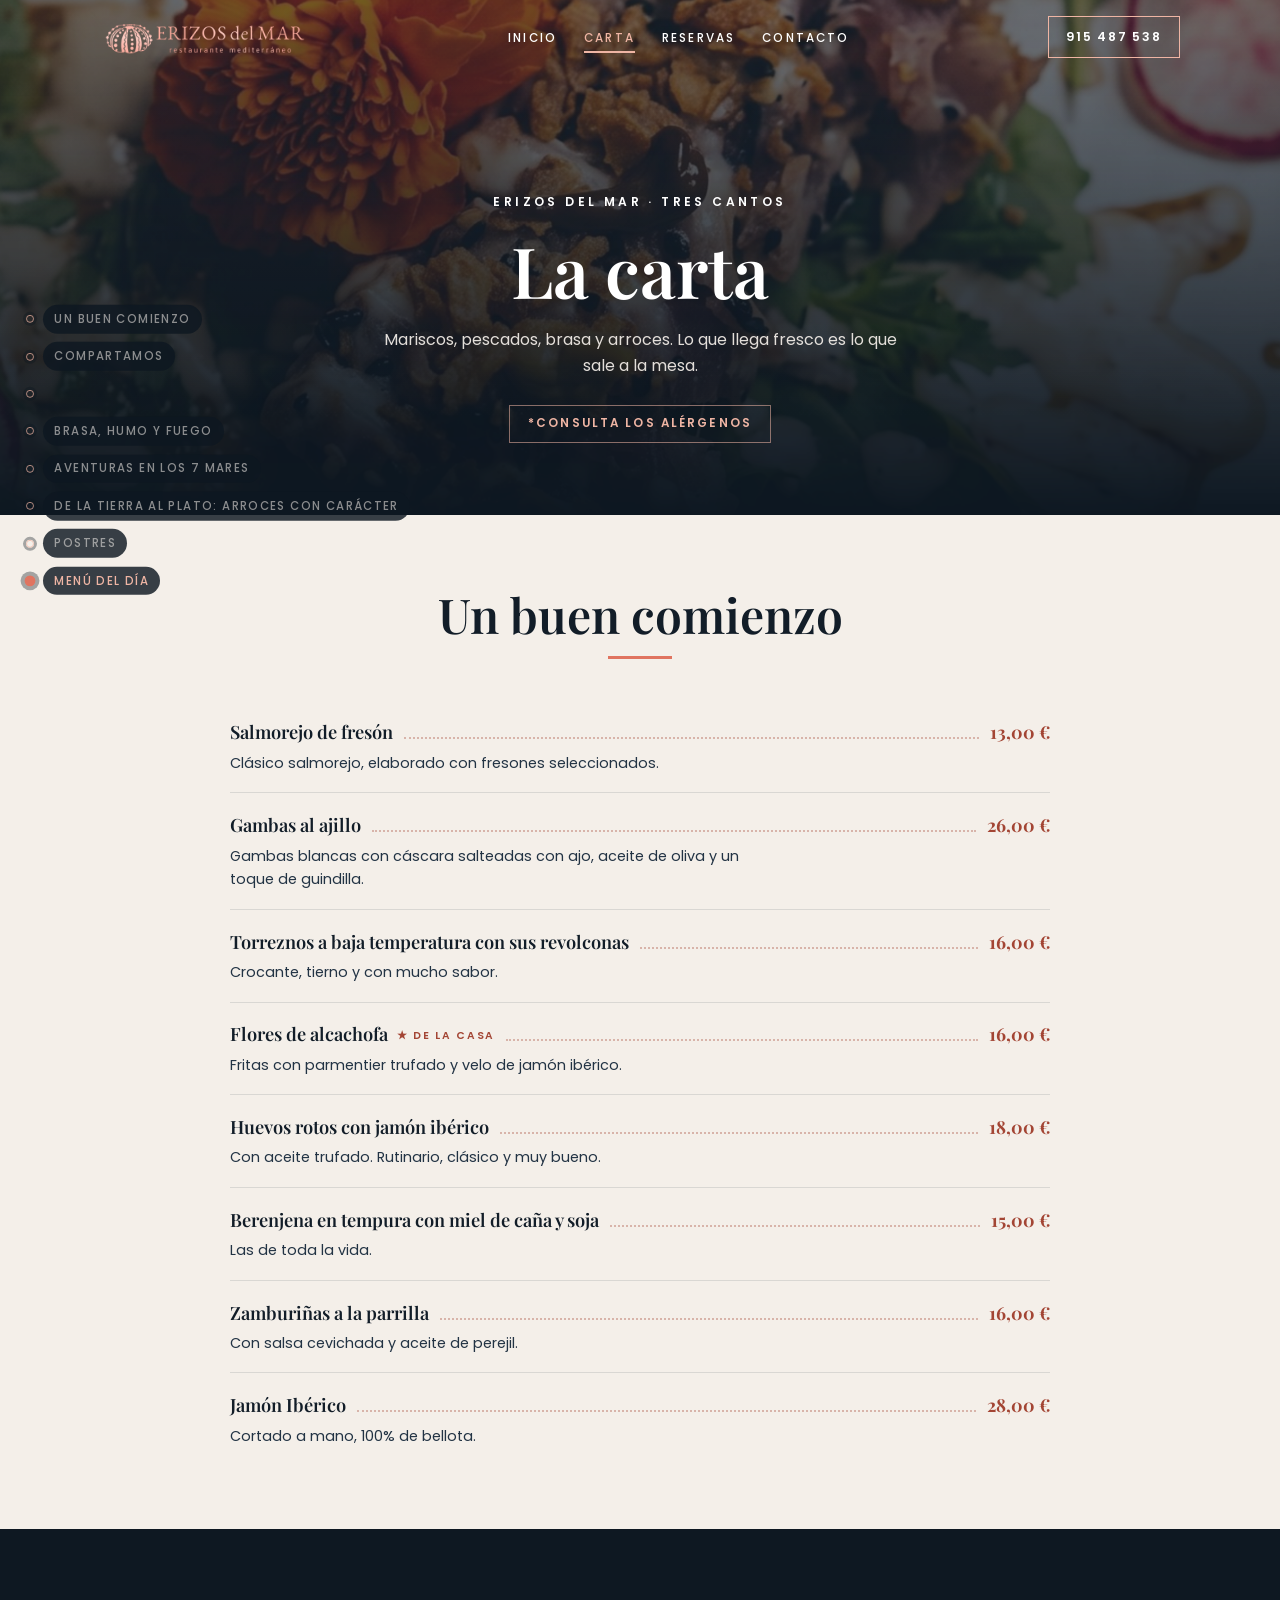
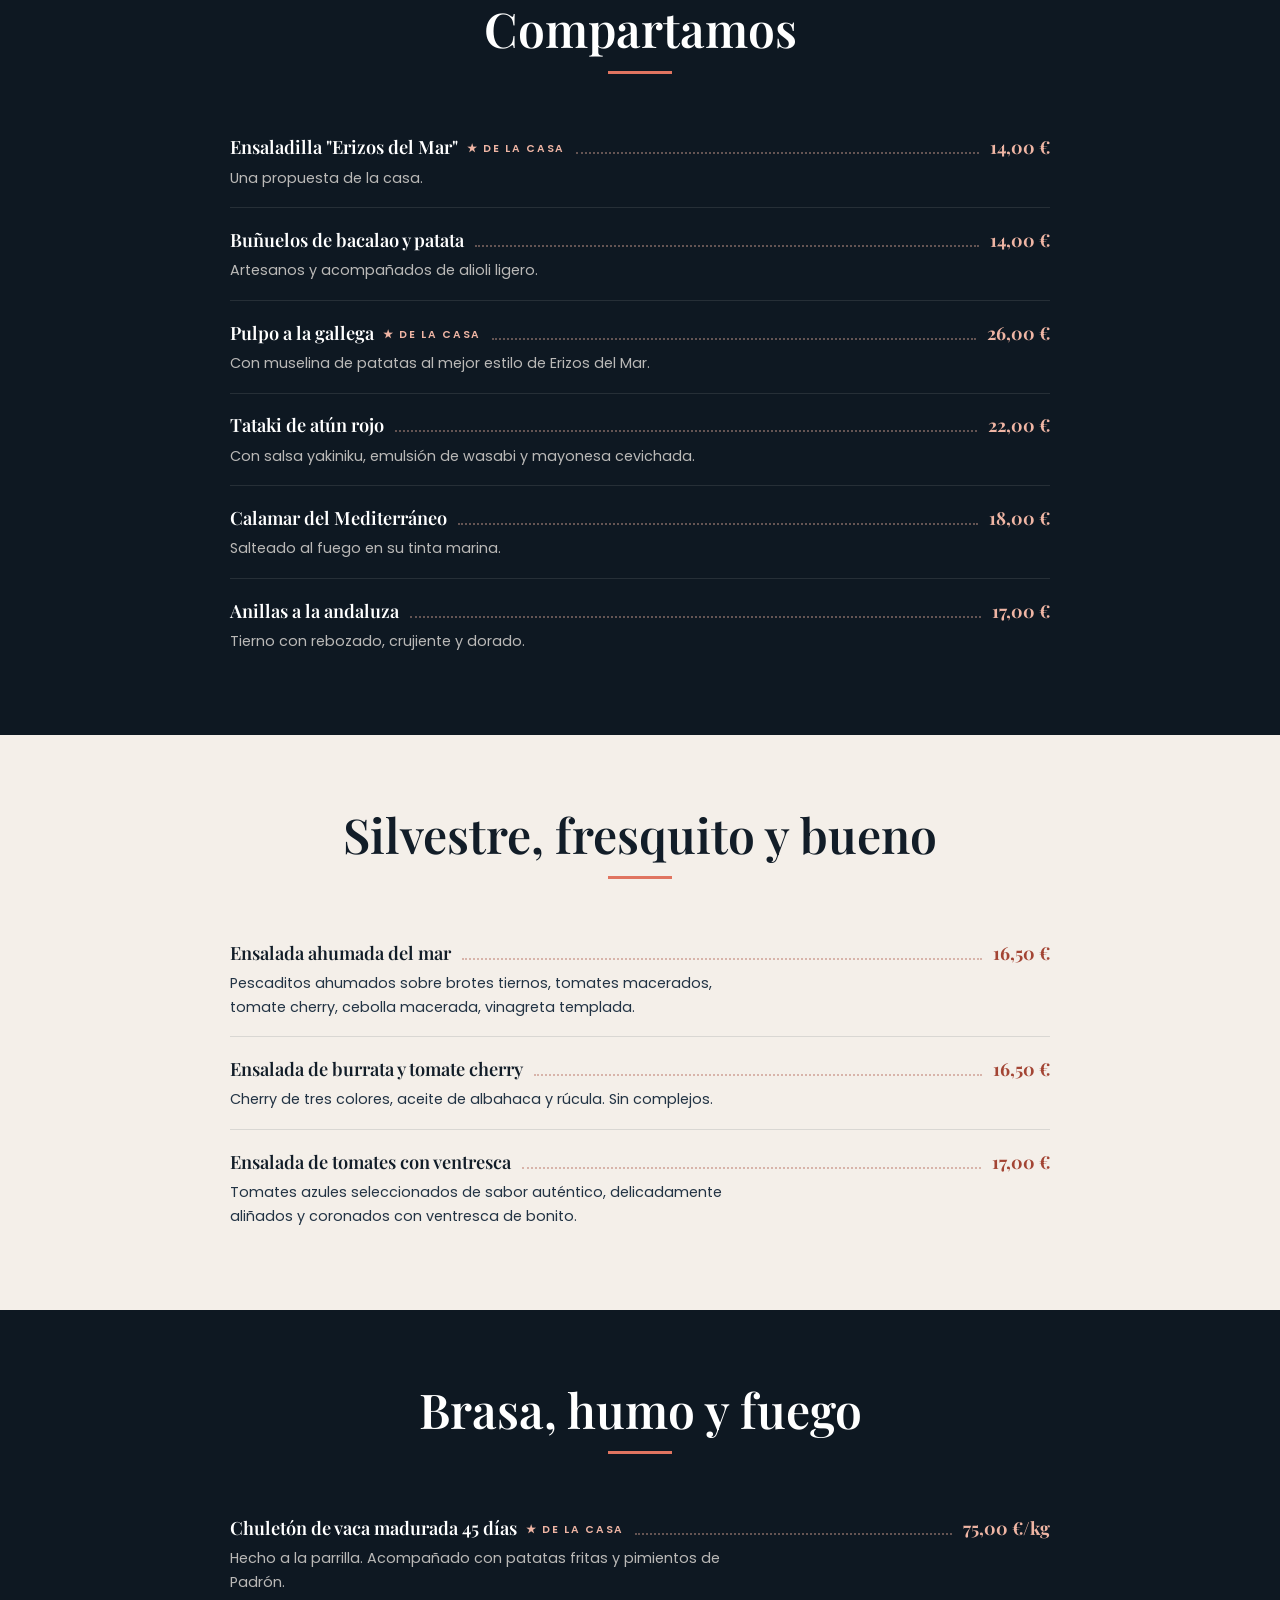
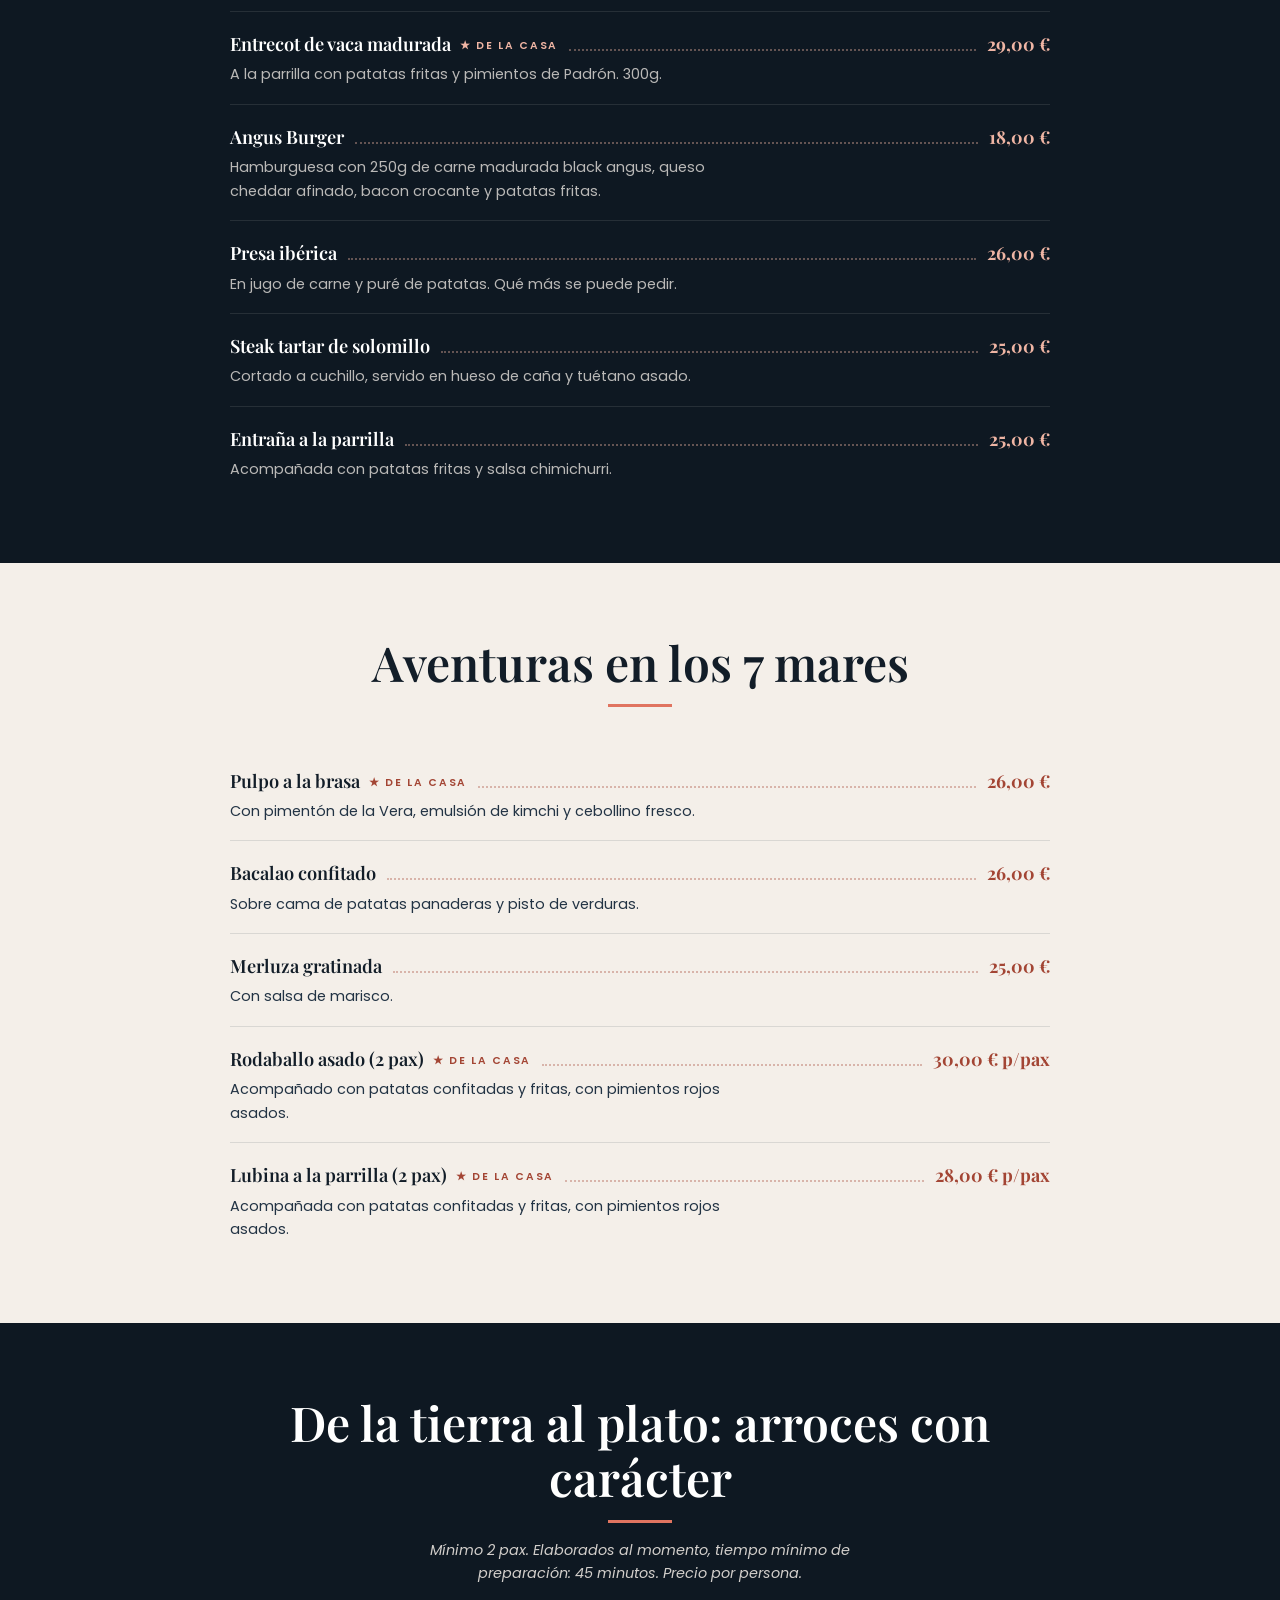
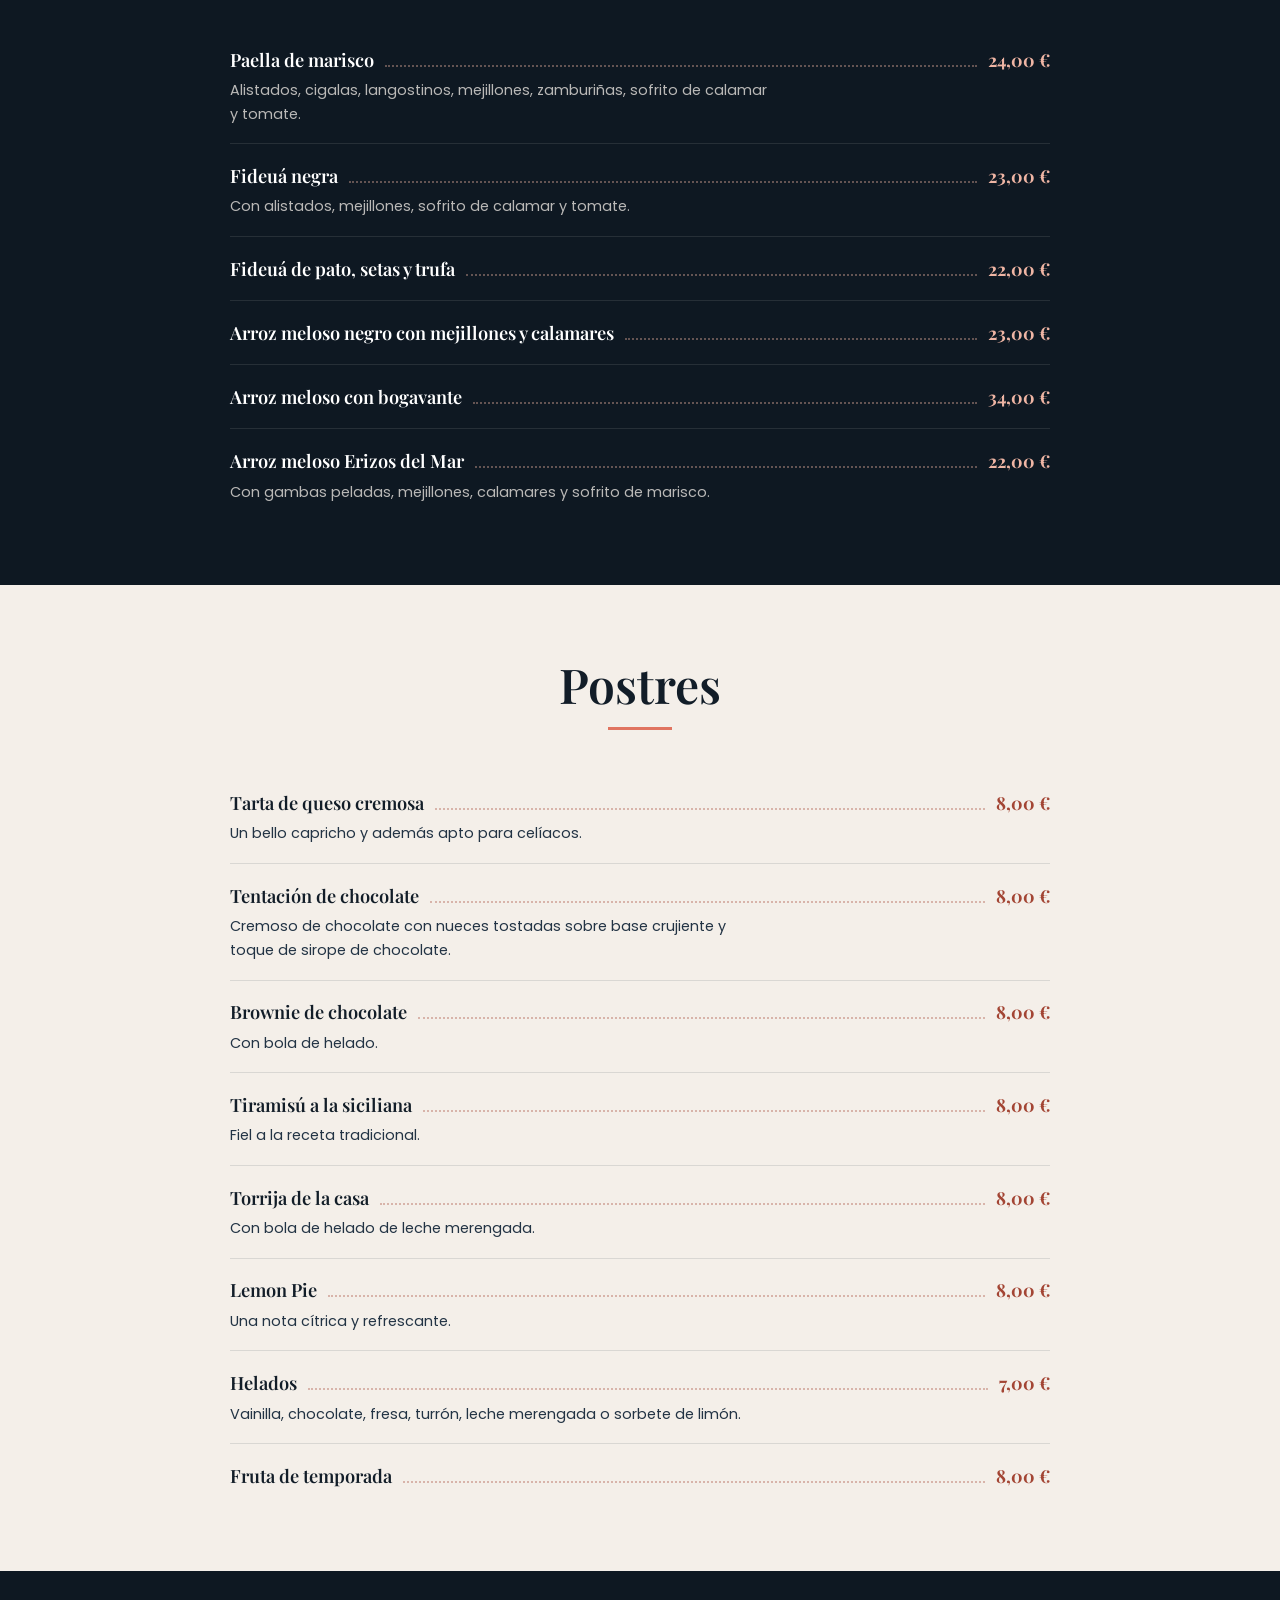
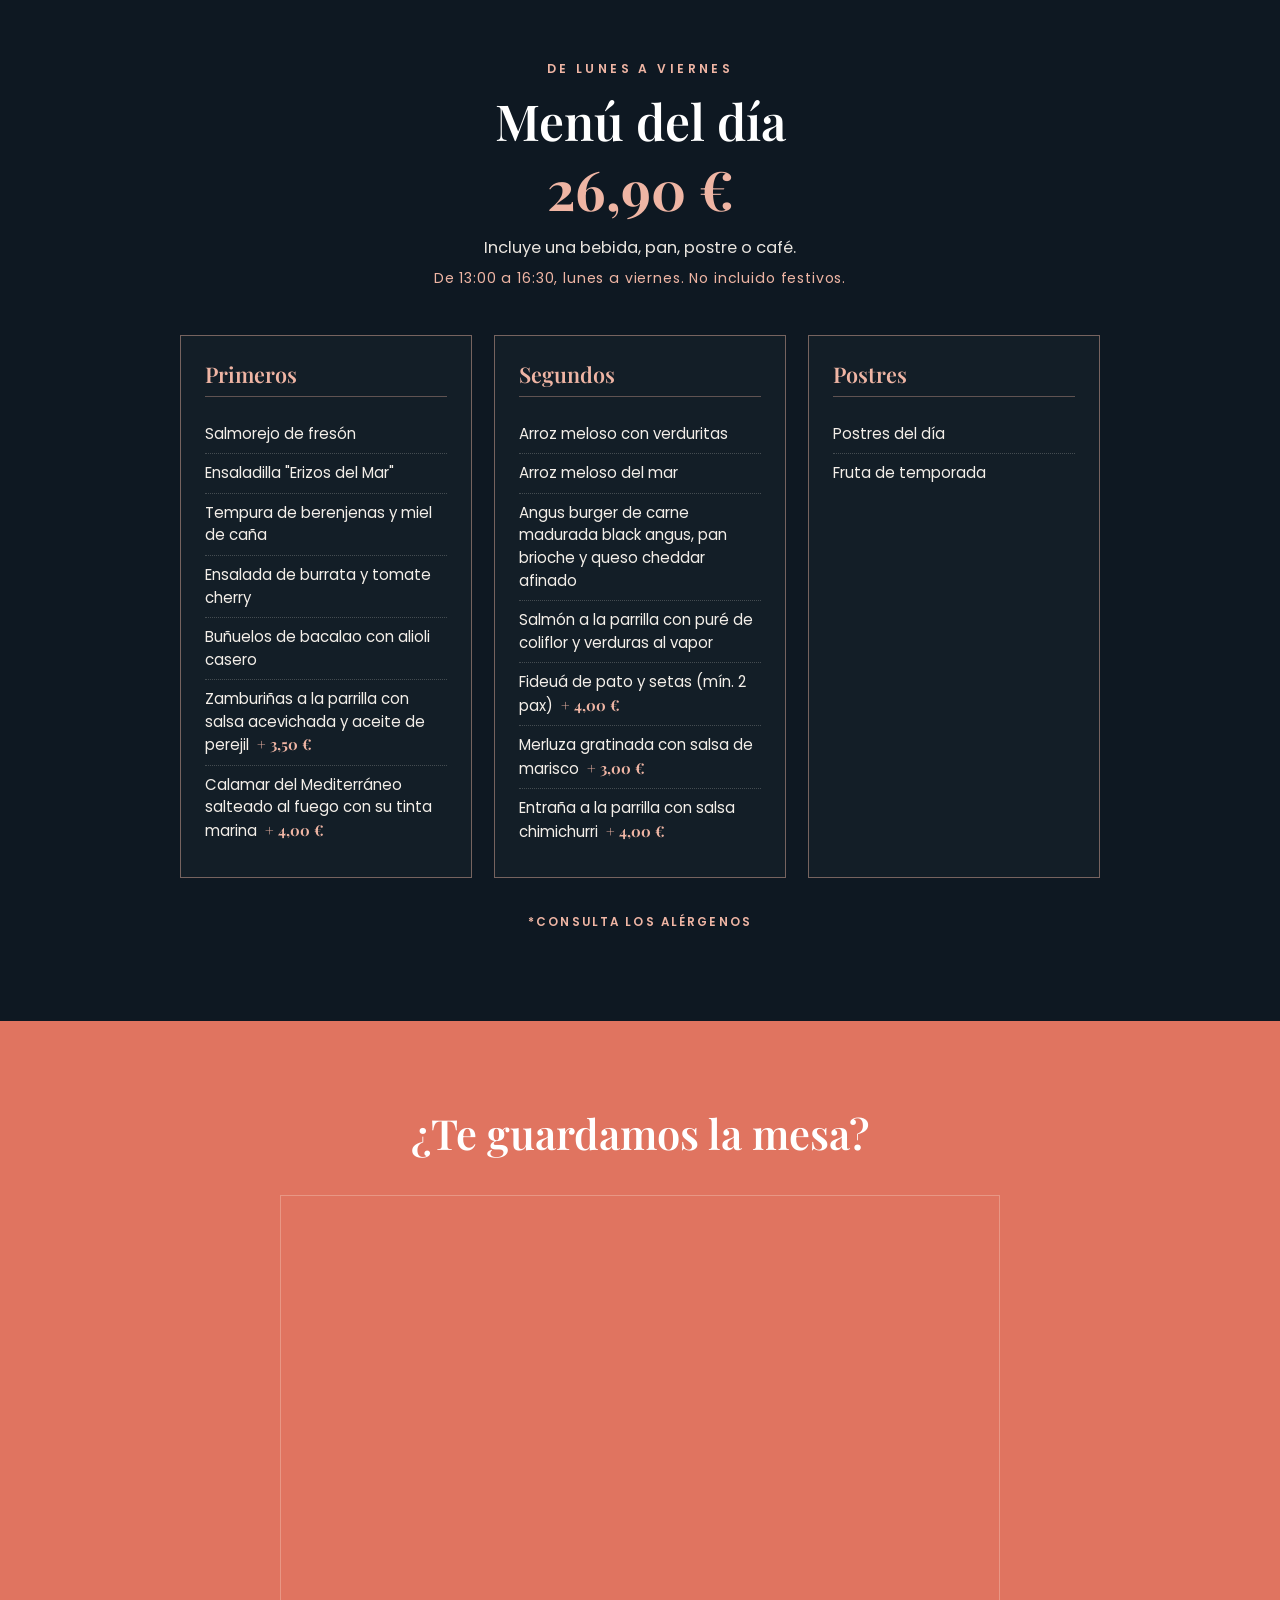
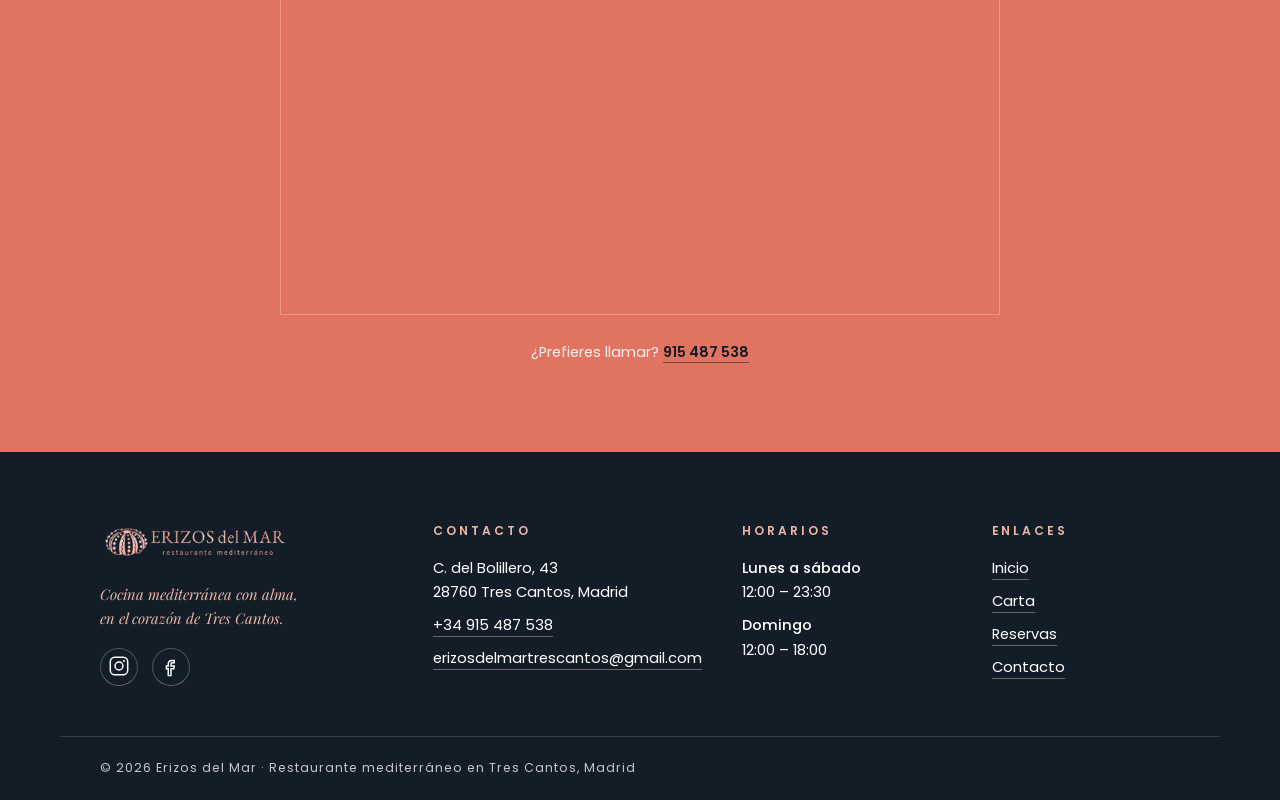
==== commit 6d9a7d52: "Widget de reservas con marco fino coral" ====
--- a/carta/index.html
+++ b/carta/index.html
@@ -1 +1 @@
-<!DOCTYPE html><html lang="es"><head><meta charset="utf-8"><meta name="viewport" content="width=device-width, initial-scale=1"><title>Carta — Erizos del Mar, restaurante mediterráneo en Tres Cantos</title><meta name="description" content="Carta completa de Erizos del Mar en Tres Cantos: mariscos, pescados, carnes a la brasa, arroces y postres caseros. Menú del día 26,90 € de lunes a viernes."><link rel="icon" type="image/png" href="/img/favicon-erizo.png"><meta property="og:type" content="website"><meta name="twitter:card" content="summary_large_image"><meta property="og:site_name" content="Erizos del Mar"><meta property="og:title" content="Carta — Erizos del Mar, restaurante mediterráneo en Tres Cantos"><meta property="og:description" content="Carta completa de Erizos del Mar en Tres Cantos: mariscos, pescados, carnes a la brasa, arroces y postres caseros. Menú del día 26,90 € de lunes a viernes."><meta property="og:image" content="https://www.erizosdelmar.com/img/platos/tataki-pano.jpg"><meta property="og:locale" content="es_ES"><link rel="preconnect" href="https://fonts.googleapis.com"><link rel="preconnect" href="https://fonts.gstatic.com" crossorigin><link rel="stylesheet" href="https://fonts.googleapis.com/css2?family=Playfair+Display:ital,wght@0,500;0,600;0,700;1,500;1,600&family=Poppins:wght@400;500;600&family=Caveat:wght@500;600&display=swap"><script type="application/ld+json">{"@context":"https://schema.org","@type":"Restaurant","name":"Erizos del Mar","description":"Cocina mediterránea con alma en Tres Cantos, Madrid.","url":"https://www.erizosdelmar.com","image":"https://www.erizosdelmar.com/img/platos/tataki-pano.jpg","telephone":"+34915487538","email":"erizosdelmartrescantos@gmail.com","servesCuisine":["Mediterránea","Mariscos","Pescados","Arroces","Carnes a la brasa"],"priceRange":"€€","acceptsReservations":"True","address":{"@type":"PostalAddress","streetAddress":"C. del Bolillero, 43","postalCode":"28760","addressLocality":"Tres Cantos","addressRegion":"Madrid","addressCountry":"ES"},"openingHoursSpecification":[{"@type":"OpeningHoursSpecification","dayOfWeek":["Monday","Tuesday","Wednesday","Thursday","Friday","Saturday"],"opens":"12:00","closes":"23:30"},{"@type":"OpeningHoursSpecification","dayOfWeek":"Sunday","opens":"12:00","closes":"18:00"}]}</script><script type="application/ld+json">{"@context":"https://schema.org","@type":"Menu","name":"Carta de Erizos del Mar","inLanguage":"es","hasMenuSection":[{"@type":"MenuSection","name":"Un buen comienzo","hasMenuItem":[{"@type":"MenuItem","name":"Salmorejo de fresón","description":"Clásico salmorejo, elaborado con fresones seleccionados.","offers":{"@type":"Offer","price":"13.00","priceCurrency":"EUR"}},{"@type":"MenuItem","name":"Gambas al ajillo","description":"Gambas blancas con cáscara salteadas con ajo, aceite de oliva y un toque de guindilla.","offers":{"@type":"Offer","price":"26.00","priceCurrency":"EUR"}},{"@type":"MenuItem","name":"Torreznos a baja temperatura con sus revolconas","description":"Crocante, tierno y con mucho sabor.","offers":{"@type":"Offer","price":"16.00","priceCurrency":"EUR"}},{"@type":"MenuItem","name":"Flores de alcachofa","description":"Fritas con parmentier trufado y velo de jamón ibérico.","offers":{"@type":"Offer","price":"16.00","priceCurrency":"EUR"}},{"@type":"MenuItem","name":"Huevos rotos con jamón ibérico","description":"Con aceite trufado. Rutinario, clásico y muy bueno.","offers":{"@type":"Offer","price":"18.00","priceCurrency":"EUR"}},{"@type":"MenuItem","name":"Berenjena en tempura con miel de caña y soja","description":"Las de toda la vida.","offers":{"@type":"Offer","price":"15.00","priceCurrency":"EUR"}},{"@type":"MenuItem","name":"Zamburiñas a la parrilla","description":"Con salsa cevichada y aceite de perejil.","offers":{"@type":"Offer","price":"16.00","priceCurrency":"EUR"}},{"@type":"MenuItem","name":"Jamón Ibérico","description":"Cortado a mano, 100% de bellota.","offers":{"@type":"Offer","price":"28.00","priceCurrency":"EUR"}}]},{"@type":"MenuSection","name":"Compartamos","hasMenuItem":[{"@type":"MenuItem","name":"Ensaladilla \"Erizos del Mar\"","description":"Una propuesta de la casa.","offers":{"@type":"Offer","price":"14.00","priceCurrency":"EUR"}},{"@type":"MenuItem","name":"Buñuelos de bacalao y patata","description":"Artesanos y acompañados de alioli ligero.","offers":{"@type":"Offer","price":"14.00","priceCurrency":"EUR"}},{"@type":"MenuItem","name":"Pulpo a la gallega","description":"Con muselina de patatas al mejor estilo de Erizos del Mar.","offers":{"@type":"Offer","price":"26.00","priceCurrency":"EUR"}},{"@type":"MenuItem","name":"Tataki de atún rojo","description":"Con salsa yakiniku, emulsión de wasabi y mayonesa cevichada.","offers":{"@type":"Offer","price":"22.00","priceCurrency":"EUR"}},{"@type":"MenuItem","name":"Calamar del Mediterráneo","description":"Salteado al fuego en su tinta marina.","offers":{"@type":"Offer","price":"18.00","priceCurrency":"EUR"}},{"@type":"MenuItem","name":"Anillas a la andaluza","description":"Tierno con rebozado, crujiente y dorado.","offers":{"@type":"Offer","price":"17.00","priceCurrency":"EUR"}}]},{"@type":"MenuSection","name":"Silvestre, fresquito y bueno","hasMenuItem":[{"@type":"MenuItem","name":"Ensalada ahumada del mar","description":"Pescaditos ahumados sobre brotes tiernos, tomates macerados, tomate cherry, cebolla macerada, vinagreta templada.","offers":{"@type":"Offer","price":"16.50","priceCurrency":"EUR"}},{"@type":"MenuItem","name":"Ensalada de burrata y tomate cherry","description":"Cherry de tres colores, aceite de albahaca y rúcula. Sin complejos.","offers":{"@type":"Offer","price":"16.50","priceCurrency":"EUR"}},{"@type":"MenuItem","name":"Ensalada de tomates con ventresca","description":"Tomates azules seleccionados de sabor auténtico, delicadamente aliñados y coronados con ventresca de bonito.","offers":{"@type":"Offer","price":"17.00","priceCurrency":"EUR"}}]},{"@type":"MenuSection","name":"Brasa, humo y fuego","hasMenuItem":[{"@type":"MenuItem","name":"Chuletón de vaca madurada 45 días","description":"Hecho a la parrilla. Acompañado con patatas fritas y pimientos de Padrón.","offers":{"@type":"Offer","price":"75.00","priceCurrency":"EUR"}},{"@type":"MenuItem","name":"Entrecot de vaca madurada","description":"A la parrilla con patatas fritas y pimientos de Padrón. 300g.","offers":{"@type":"Offer","price":"29.00","priceCurrency":"EUR"}},{"@type":"MenuItem","name":"Angus Burger","description":"Hamburguesa con 250g de carne madurada black angus, queso cheddar afinado, bacon crocante y patatas fritas.","offers":{"@type":"Offer","price":"18.00","priceCurrency":"EUR"}},{"@type":"MenuItem","name":"Presa ibérica","description":"En jugo de carne y puré de patatas. Qué más se puede pedir.","offers":{"@type":"Offer","price":"26.00","priceCurrency":"EUR"}},{"@type":"MenuItem","name":"Steak tartar de solomillo","description":"Cortado a cuchillo, servido en hueso de caña y tuétano asado.","offers":{"@type":"Offer","price":"25.00","priceCurrency":"EUR"}},{"@type":"MenuItem","name":"Entraña a la parrilla","description":"Acompañada con patatas fritas y salsa chimichurri.","offers":{"@type":"Offer","price":"25.00","priceCurrency":"EUR"}}]},{"@type":"MenuSection","name":"Aventuras en los 7 mares","hasMenuItem":[{"@type":"MenuItem","name":"Pulpo a la brasa","description":"Con pimentón de la Vera, emulsión de kimchi y cebollino fresco.","offers":{"@type":"Offer","price":"26.00","priceCurrency":"EUR"}},{"@type":"MenuItem","name":"Bacalao confitado","description":"Sobre cama de patatas panaderas y pisto de verduras.","offers":{"@type":"Offer","price":"26.00","priceCurrency":"EUR"}},{"@type":"MenuItem","name":"Merluza gratinada","description":"Con salsa de marisco.","offers":{"@type":"Offer","price":"25.00","priceCurrency":"EUR"}},{"@type":"MenuItem","name":"Rodaballo asado (2 pax)","description":"Acompañado con patatas confitadas y fritas, con pimientos rojos asados.","offers":{"@type":"Offer","price":"30.00","priceCurrency":"EUR"}},{"@type":"MenuItem","name":"Lubina a la parrilla (2 pax)","description":"Acompañada con patatas confitadas y fritas, con pimientos rojos asados.","offers":{"@type":"Offer","price":"28.00","priceCurrency":"EUR"}}]},{"@type":"MenuSection","name":"De la tierra al plato: arroces con carácter","hasMenuItem":[{"@type":"MenuItem","name":"Paella de marisco","description":"Alistados, cigalas, langostinos, mejillones, zamburiñas, sofrito de calamar y tomate.","offers":{"@type":"Offer","price":"24.00","priceCurrency":"EUR"}},{"@type":"MenuItem","name":"Fideuá negra","description":"Con alistados, mejillones, sofrito de calamar y tomate.","offers":{"@type":"Offer","price":"23.00","priceCurrency":"EUR"}},{"@type":"MenuItem","name":"Fideuá de pato, setas y trufa","offers":{"@type":"Offer","price":"22.00","priceCurrency":"EUR"}},{"@type":"MenuItem","name":"Arroz meloso negro con mejillones y calamares","offers":{"@type":"Offer","price":"23.00","priceCurrency":"EUR"}},{"@type":"MenuItem","name":"Arroz meloso con bogavante","offers":{"@type":"Offer","price":"34.00","priceCurrency":"EUR"}},{"@type":"MenuItem","name":"Arroz meloso Erizos del Mar","description":"Con gambas peladas, mejillones, calamares y sofrito de marisco.","offers":{"@type":"Offer","price":"22.00","priceCurrency":"EUR"}}]},{"@type":"MenuSection","name":"Postres","hasMenuItem":[{"@type":"MenuItem","name":"Tarta de queso cremosa","description":"Un bello capricho y además apto para celíacos.","offers":{"@type":"Offer","price":"8.00","priceCurrency":"EUR"}},{"@type":"MenuItem","name":"Tentación de chocolate","description":"Cremoso de chocolate con nueces tostadas sobre base crujiente y toque de sirope de chocolate.","offers":{"@type":"Offer","price":"8.00","priceCurrency":"EUR"}},{"@type":"MenuItem","name":"Brownie de chocolate","description":"Con bola de helado.","offers":{"@type":"Offer","price":"8.00","priceCurrency":"EUR"}},{"@type":"MenuItem","name":"Tiramisú a la siciliana","description":"Fiel a la receta tradicional.","offers":{"@type":"Offer","price":"8.00","priceCurrency":"EUR"}},{"@type":"MenuItem","name":"Torrija de la casa","description":"Con bola de helado de leche merengada.","offers":{"@type":"Offer","price":"8.00","priceCurrency":"EUR"}},{"@type":"MenuItem","name":"Lemon Pie","description":"Una nota cítrica y refrescante.","offers":{"@type":"Offer","price":"8.00","priceCurrency":"EUR"}},{"@type":"MenuItem","name":"Helados","description":"Vainilla, chocolate, fresa, turrón, leche merengada o sorbete de limón.","offers":{"@type":"Offer","price":"7.00","priceCurrency":"EUR"}},{"@type":"MenuItem","name":"Fruta de temporada","offers":{"@type":"Offer","price":"8.00","priceCurrency":"EUR"}}]},{"@type":"MenuSection","name":"Menú del día","description":"Incluye una bebida, pan, postre o café. De 13:00 a 16:30, lunes a viernes. No incluido festivos.","offers":{"@type":"Offer","price":"26.90","priceCurrency":"EUR"}}]}</script><link rel="stylesheet" href="/_astro/WidgetReservas.q8qk9rot.css"><link rel="stylesheet" href="/_astro/carta.CGsqoEh3.css"></head><body><a class="salto-contenido" href="#contenido">Saltar al contenido</a><header class="cabecera" data-cabecera data-astro-cid-24uzi5m7><div class="contenedor cabecera-int" data-astro-cid-24uzi5m7><a class="marca" href="/" data-astro-cid-24uzi5m7><img src="/img/erizodelmar.png" alt="Erizos del Mar — restaurante mediterráneo" width="220" height="63" data-astro-cid-24uzi5m7></a><nav aria-label="Navegación principal" data-astro-cid-24uzi5m7><ul data-astro-cid-24uzi5m7><li data-astro-cid-24uzi5m7><a href="/" data-astro-cid-24uzi5m7>Inicio</a></li><li data-astro-cid-24uzi5m7><a href="/carta" aria-current="page" data-astro-cid-24uzi5m7>Carta</a></li><li data-astro-cid-24uzi5m7><a href="/#reservas" data-astro-cid-24uzi5m7>Reservas</a></li><li data-astro-cid-24uzi5m7><a href="/#contacto" data-astro-cid-24uzi5m7>Contacto</a></li></ul></nav><a class="btn-tel" href="tel:+34915487538" data-astro-cid-24uzi5m7>915 487 538</a></div></header><script type="module">var e=document.querySelector(`[data-cabecera]`);if(e){let t=()=>document.documentElement.style.setProperty(`--altura-cabecera`,`${e.offsetHeight}px`);if(t(),window.addEventListener(`resize`,t,{passive:!0}),!e.classList.contains(`solida`)){let t=()=>{e.classList.toggle(`con-fondo`,window.scrollY>40)};t(),window.addEventListener(`scroll`,t,{passive:!0})}}</script><main id="contenido"><div class="carta-fondo" data-astro-cid-yhhbm4vk><!-- CABECERA con imagen fundida --><section class="carta-hero" data-astro-cid-yhhbm4vk><div class="carta-hero-img" aria-hidden="true" data-parallax="0.18" data-astro-cid-yhhbm4vk></div><div class="contenedor carta-hero-int" data-astro-cid-yhhbm4vk><p class="carta-etiqueta" data-astro-cid-yhhbm4vk>Erizos del Mar · Tres Cantos</p><h1 data-astro-cid-yhhbm4vk>La carta</h1><p class="carta-intro" data-astro-cid-yhhbm4vk>Mariscos, pescados, brasa y arroces. Lo que llega fresco es lo que sale a la mesa.</p><p class="alergenos" data-astro-cid-yhhbm4vk>*CONSULTA LOS ALÉRGENOS</p></div></section><!-- SUBMENÚ VERTICAL (escritorio) --><nav class="carta-guia" aria-label="Secciones de la carta" data-astro-cid-yhhbm4vk><ul data-astro-cid-yhhbm4vk><li data-astro-cid-yhhbm4vk><a href="#un-buen-comienzo" data-guia="un-buen-comienzo" data-astro-cid-yhhbm4vk><span class="guia-punto" aria-hidden="true" data-astro-cid-yhhbm4vk></span><span class="guia-texto" data-astro-cid-yhhbm4vk>Un buen comienzo</span></a></li><li data-astro-cid-yhhbm4vk><a href="#compartamos" data-guia="compartamos" data-astro-cid-yhhbm4vk><span class="guia-punto" aria-hidden="true" data-astro-cid-yhhbm4vk></span><span class="guia-texto" data-astro-cid-yhhbm4vk>Compartamos</span></a></li><li data-astro-cid-yhhbm4vk><a href="#ensaladas" data-guia="ensaladas" data-astro-cid-yhhbm4vk><span class="guia-punto" aria-hidden="true" data-astro-cid-yhhbm4vk></span><span class="guia-texto" data-astro-cid-yhhbm4vk>Silvestre, fresquito y bueno</span></a></li><li data-astro-cid-yhhbm4vk><a href="#brasa" data-guia="brasa" data-astro-cid-yhhbm4vk><span class="guia-punto" aria-hidden="true" data-astro-cid-yhhbm4vk></span><span class="guia-texto" data-astro-cid-yhhbm4vk>Brasa, humo y fuego</span></a></li><li data-astro-cid-yhhbm4vk><a href="#pescados" data-guia="pescados" data-astro-cid-yhhbm4vk><span class="guia-punto" aria-hidden="true" data-astro-cid-yhhbm4vk></span><span class="guia-texto" data-astro-cid-yhhbm4vk>Aventuras en los 7 mares</span></a></li><li data-astro-cid-yhhbm4vk><a href="#arroces" data-guia="arroces" data-astro-cid-yhhbm4vk><span class="guia-punto" aria-hidden="true" data-astro-cid-yhhbm4vk></span><span class="guia-texto" data-astro-cid-yhhbm4vk>De la tierra al plato: arroces con carácter</span></a></li><li data-astro-cid-yhhbm4vk><a href="#postres" data-guia="postres" data-astro-cid-yhhbm4vk><span class="guia-punto" aria-hidden="true" data-astro-cid-yhhbm4vk></span><span class="guia-texto" data-astro-cid-yhhbm4vk>Postres</span></a></li><li data-astro-cid-yhhbm4vk><a href="#menu-del-dia" data-guia="menu-del-dia" class="enlace-menu" data-astro-cid-yhhbm4vk><span class="guia-punto" aria-hidden="true" data-astro-cid-yhhbm4vk></span><span class="guia-texto" data-astro-cid-yhhbm4vk>Menú del día</span></a></li></ul></nav><!-- ÍNDICE FLOTANTE (móvil / tablet): botón + panel a pantalla completa --><button class="fab-indice" type="button" aria-haspopup="dialog" aria-expanded="false" aria-controls="panel-indice" data-fab data-astro-cid-yhhbm4vk><svg viewBox="0 0 24 24" fill="none" stroke="currentColor" stroke-width="2" stroke-linecap="round" aria-hidden="true" data-astro-cid-yhhbm4vk><path d="M4 6h16M4 12h16M4 18h10" data-astro-cid-yhhbm4vk></path></svg><span class="fab-texto" data-astro-cid-yhhbm4vk>Secciones</span></button><div class="panel-indice" id="panel-indice" role="dialog" aria-label="Índice de la carta" hidden data-panel data-astro-cid-yhhbm4vk><button class="panel-cerrar" type="button" aria-label="Cerrar índice" data-cerrar data-astro-cid-yhhbm4vk>×</button><nav aria-label="Secciones de la carta" data-astro-cid-yhhbm4vk><ul data-astro-cid-yhhbm4vk><li style="--orden: 0" data-astro-cid-yhhbm4vk><a href="#un-buen-comienzo" data-enlace-panel data-astro-cid-yhhbm4vk><span class="panel-num" data-astro-cid-yhhbm4vk>01</span>Un buen comienzo</a></li><li style="--orden: 1" data-astro-cid-yhhbm4vk><a href="#compartamos" data-enlace-panel data-astro-cid-yhhbm4vk><span class="panel-num" data-astro-cid-yhhbm4vk>02</span>Compartamos</a></li><li style="--orden: 2" data-astro-cid-yhhbm4vk><a href="#ensaladas" data-enlace-panel data-astro-cid-yhhbm4vk><span class="panel-num" data-astro-cid-yhhbm4vk>03</span>Silvestre, fresquito y bueno</a></li><li style="--orden: 3" data-astro-cid-yhhbm4vk><a href="#brasa" data-enlace-panel data-astro-cid-yhhbm4vk><span class="panel-num" data-astro-cid-yhhbm4vk>04</span>Brasa, humo y fuego</a></li><li style="--orden: 4" data-astro-cid-yhhbm4vk><a href="#pescados" data-enlace-panel data-astro-cid-yhhbm4vk><span class="panel-num" data-astro-cid-yhhbm4vk>05</span>Aventuras en los 7 mares</a></li><li style="--orden: 5" data-astro-cid-yhhbm4vk><a href="#arroces" data-enlace-panel data-astro-cid-yhhbm4vk><span class="panel-num" data-astro-cid-yhhbm4vk>06</span>De la tierra al plato: arroces con carácter</a></li><li style="--orden: 6" data-astro-cid-yhhbm4vk><a href="#postres" data-enlace-panel data-astro-cid-yhhbm4vk><span class="panel-num" data-astro-cid-yhhbm4vk>07</span>Postres</a></li><li style="--orden: 7" data-astro-cid-yhhbm4vk><a href="#menu-del-dia" class="panel-menu" data-enlace-panel data-astro-cid-yhhbm4vk><span class="panel-num" data-astro-cid-yhhbm4vk>★</span>Menú del día · 26,90 €</a></li></ul></nav></div><!-- SECCIONES --><section id="un-buen-comienzo" class="seccion seccion-clara" aria-labelledby="t-un-buen-comienzo" data-seccion="un-buen-comienzo" data-astro-cid-yhhbm4vk><div class="contenedor seccion-int" data-astro-cid-yhhbm4vk><header class="seccion-cabeza" data-reveal data-astro-cid-yhhbm4vk><h2 id="t-un-buen-comienzo" data-astro-cid-yhhbm4vk>Un buen comienzo</h2></header><ul class="platos" data-astro-cid-yhhbm4vk><li class="plato" data-astro-cid-yhhbm4vk><div class="plato-linea" data-astro-cid-yhhbm4vk><h3 class="plato-nombre" data-astro-cid-yhhbm4vk>Salmorejo de fresón</h3><span class="puntos" aria-hidden="true" data-astro-cid-yhhbm4vk></span><span class="precio" data-astro-cid-yhhbm4vk>13,00 €</span></div><p class="plato-desc" data-astro-cid-yhhbm4vk>Clásico salmorejo, elaborado con fresones seleccionados.</p></li><li class="plato" data-astro-cid-yhhbm4vk><div class="plato-linea" data-astro-cid-yhhbm4vk><h3 class="plato-nombre" data-astro-cid-yhhbm4vk>Gambas al ajillo</h3><span class="puntos" aria-hidden="true" data-astro-cid-yhhbm4vk></span><span class="precio" data-astro-cid-yhhbm4vk>26,00 €</span></div><p class="plato-desc" data-astro-cid-yhhbm4vk>Gambas blancas con cáscara salteadas con ajo, aceite de oliva y un toque de guindilla.</p></li><li class="plato" data-astro-cid-yhhbm4vk><div class="plato-linea" data-astro-cid-yhhbm4vk><h3 class="plato-nombre" data-astro-cid-yhhbm4vk>Torreznos a baja temperatura con sus revolconas</h3><span class="puntos" aria-hidden="true" data-astro-cid-yhhbm4vk></span><span class="precio" data-astro-cid-yhhbm4vk>16,00 €</span></div><p class="plato-desc" data-astro-cid-yhhbm4vk>Crocante, tierno y con mucho sabor.</p></li><li class="plato" data-astro-cid-yhhbm4vk><div class="plato-linea" data-astro-cid-yhhbm4vk><h3 class="plato-nombre" data-astro-cid-yhhbm4vk>Flores de alcachofa<span class="reco" data-astro-cid-yhhbm4vk>★ De la casa</span></h3><span class="puntos" aria-hidden="true" data-astro-cid-yhhbm4vk></span><span class="precio" data-astro-cid-yhhbm4vk>16,00 €</span></div><p class="plato-desc" data-astro-cid-yhhbm4vk>Fritas con parmentier trufado y velo de jamón ibérico.</p></li><li class="plato" data-astro-cid-yhhbm4vk><div class="plato-linea" data-astro-cid-yhhbm4vk><h3 class="plato-nombre" data-astro-cid-yhhbm4vk>Huevos rotos con jamón ibérico</h3><span class="puntos" aria-hidden="true" data-astro-cid-yhhbm4vk></span><span class="precio" data-astro-cid-yhhbm4vk>18,00 €</span></div><p class="plato-desc" data-astro-cid-yhhbm4vk>Con aceite trufado. Rutinario, clásico y muy bueno.</p></li><li class="plato" data-astro-cid-yhhbm4vk><div class="plato-linea" data-astro-cid-yhhbm4vk><h3 class="plato-nombre" data-astro-cid-yhhbm4vk>Berenjena en tempura con miel de caña y soja</h3><span class="puntos" aria-hidden="true" data-astro-cid-yhhbm4vk></span><span class="precio" data-astro-cid-yhhbm4vk>15,00 €</span></div><p class="plato-desc" data-astro-cid-yhhbm4vk>Las de toda la vida.</p></li><li class="plato" data-astro-cid-yhhbm4vk><div class="plato-linea" data-astro-cid-yhhbm4vk><h3 class="plato-nombre" data-astro-cid-yhhbm4vk>Zamburiñas a la parrilla</h3><span class="puntos" aria-hidden="true" data-astro-cid-yhhbm4vk></span><span class="precio" data-astro-cid-yhhbm4vk>16,00 €</span></div><p class="plato-desc" data-astro-cid-yhhbm4vk>Con salsa cevichada y aceite de perejil.</p></li><li class="plato" data-astro-cid-yhhbm4vk><div class="plato-linea" data-astro-cid-yhhbm4vk><h3 class="plato-nombre" data-astro-cid-yhhbm4vk>Jamón Ibérico</h3><span class="puntos" aria-hidden="true" data-astro-cid-yhhbm4vk></span><span class="precio" data-astro-cid-yhhbm4vk>28,00 €</span></div><p class="plato-desc" data-astro-cid-yhhbm4vk>Cortado a mano, 100% de bellota.</p></li></ul></div></section><section id="compartamos" class="seccion" aria-labelledby="t-compartamos" data-seccion="compartamos" data-astro-cid-yhhbm4vk><div class="contenedor seccion-int" data-astro-cid-yhhbm4vk><header class="seccion-cabeza" data-reveal data-astro-cid-yhhbm4vk><h2 id="t-compartamos" data-astro-cid-yhhbm4vk>Compartamos</h2></header><ul class="platos" data-astro-cid-yhhbm4vk><li class="plato" data-astro-cid-yhhbm4vk><div class="plato-linea" data-astro-cid-yhhbm4vk><h3 class="plato-nombre" data-astro-cid-yhhbm4vk>Ensaladilla &quot;Erizos del Mar&quot;<span class="reco" data-astro-cid-yhhbm4vk>★ De la casa</span></h3><span class="puntos" aria-hidden="true" data-astro-cid-yhhbm4vk></span><span class="precio" data-astro-cid-yhhbm4vk>14,00 €</span></div><p class="plato-desc" data-astro-cid-yhhbm4vk>Una propuesta de la casa.</p></li><li class="plato" data-astro-cid-yhhbm4vk><div class="plato-linea" data-astro-cid-yhhbm4vk><h3 class="plato-nombre" data-astro-cid-yhhbm4vk>Buñuelos de bacalao y patata</h3><span class="puntos" aria-hidden="true" data-astro-cid-yhhbm4vk></span><span class="precio" data-astro-cid-yhhbm4vk>14,00 €</span></div><p class="plato-desc" data-astro-cid-yhhbm4vk>Artesanos y acompañados de alioli ligero.</p></li><li class="plato" data-astro-cid-yhhbm4vk><div class="plato-linea" data-astro-cid-yhhbm4vk><h3 class="plato-nombre" data-astro-cid-yhhbm4vk>Pulpo a la gallega<span class="reco" data-astro-cid-yhhbm4vk>★ De la casa</span></h3><span class="puntos" aria-hidden="true" data-astro-cid-yhhbm4vk></span><span class="precio" data-astro-cid-yhhbm4vk>26,00 €</span></div><p class="plato-desc" data-astro-cid-yhhbm4vk>Con muselina de patatas al mejor estilo de Erizos del Mar.</p></li><li class="plato" data-astro-cid-yhhbm4vk><div class="plato-linea" data-astro-cid-yhhbm4vk><h3 class="plato-nombre" data-astro-cid-yhhbm4vk>Tataki de atún rojo</h3><span class="puntos" aria-hidden="true" data-astro-cid-yhhbm4vk></span><span class="precio" data-astro-cid-yhhbm4vk>22,00 €</span></div><p class="plato-desc" data-astro-cid-yhhbm4vk>Con salsa yakiniku, emulsión de wasabi y mayonesa cevichada.</p></li><li class="plato" data-astro-cid-yhhbm4vk><div class="plato-linea" data-astro-cid-yhhbm4vk><h3 class="plato-nombre" data-astro-cid-yhhbm4vk>Calamar del Mediterráneo</h3><span class="puntos" aria-hidden="true" data-astro-cid-yhhbm4vk></span><span class="precio" data-astro-cid-yhhbm4vk>18,00 €</span></div><p class="plato-desc" data-astro-cid-yhhbm4vk>Salteado al fuego en su tinta marina.</p></li><li class="plato" data-astro-cid-yhhbm4vk><div class="plato-linea" data-astro-cid-yhhbm4vk><h3 class="plato-nombre" data-astro-cid-yhhbm4vk>Anillas a la andaluza</h3><span class="puntos" aria-hidden="true" data-astro-cid-yhhbm4vk></span><span class="precio" data-astro-cid-yhhbm4vk>17,00 €</span></div><p class="plato-desc" data-astro-cid-yhhbm4vk>Tierno con rebozado, crujiente y dorado.</p></li></ul></div></section><section id="ensaladas" class="seccion seccion-clara" aria-labelledby="t-ensaladas" data-seccion="ensaladas" data-astro-cid-yhhbm4vk><div class="contenedor seccion-int" data-astro-cid-yhhbm4vk><header class="seccion-cabeza" data-reveal data-astro-cid-yhhbm4vk><h2 id="t-ensaladas" data-astro-cid-yhhbm4vk>Silvestre, fresquito y bueno</h2></header><ul class="platos" data-astro-cid-yhhbm4vk><li class="plato" data-astro-cid-yhhbm4vk><div class="plato-linea" data-astro-cid-yhhbm4vk><h3 class="plato-nombre" data-astro-cid-yhhbm4vk>Ensalada ahumada del mar</h3><span class="puntos" aria-hidden="true" data-astro-cid-yhhbm4vk></span><span class="precio" data-astro-cid-yhhbm4vk>16,50 €</span></div><p class="plato-desc" data-astro-cid-yhhbm4vk>Pescaditos ahumados sobre brotes tiernos, tomates macerados, tomate cherry, cebolla macerada, vinagreta templada.</p></li><li class="plato" data-astro-cid-yhhbm4vk><div class="plato-linea" data-astro-cid-yhhbm4vk><h3 class="plato-nombre" data-astro-cid-yhhbm4vk>Ensalada de burrata y tomate cherry</h3><span class="puntos" aria-hidden="true" data-astro-cid-yhhbm4vk></span><span class="precio" data-astro-cid-yhhbm4vk>16,50 €</span></div><p class="plato-desc" data-astro-cid-yhhbm4vk>Cherry de tres colores, aceite de albahaca y rúcula. Sin complejos.</p></li><li class="plato" data-astro-cid-yhhbm4vk><div class="plato-linea" data-astro-cid-yhhbm4vk><h3 class="plato-nombre" data-astro-cid-yhhbm4vk>Ensalada de tomates con ventresca</h3><span class="puntos" aria-hidden="true" data-astro-cid-yhhbm4vk></span><span class="precio" data-astro-cid-yhhbm4vk>17,00 €</span></div><p class="plato-desc" data-astro-cid-yhhbm4vk>Tomates azules seleccionados de sabor auténtico, delicadamente aliñados y coronados con ventresca de bonito.</p></li></ul></div></section><section id="brasa" class="seccion" aria-labelledby="t-brasa" data-seccion="brasa" data-astro-cid-yhhbm4vk><div class="contenedor seccion-int" data-astro-cid-yhhbm4vk><header class="seccion-cabeza" data-reveal data-astro-cid-yhhbm4vk><h2 id="t-brasa" data-astro-cid-yhhbm4vk>Brasa, humo y fuego</h2></header><ul class="platos" data-astro-cid-yhhbm4vk><li class="plato" data-astro-cid-yhhbm4vk><div class="plato-linea" data-astro-cid-yhhbm4vk><h3 class="plato-nombre" data-astro-cid-yhhbm4vk>Chuletón de vaca madurada 45 días<span class="reco" data-astro-cid-yhhbm4vk>★ De la casa</span></h3><span class="puntos" aria-hidden="true" data-astro-cid-yhhbm4vk></span><span class="precio" data-astro-cid-yhhbm4vk>75,00 €/kg</span></div><p class="plato-desc" data-astro-cid-yhhbm4vk>Hecho a la parrilla. Acompañado con patatas fritas y pimientos de Padrón.</p></li><li class="plato" data-astro-cid-yhhbm4vk><div class="plato-linea" data-astro-cid-yhhbm4vk><h3 class="plato-nombre" data-astro-cid-yhhbm4vk>Entrecot de vaca madurada<span class="reco" data-astro-cid-yhhbm4vk>★ De la casa</span></h3><span class="puntos" aria-hidden="true" data-astro-cid-yhhbm4vk></span><span class="precio" data-astro-cid-yhhbm4vk>29,00 €</span></div><p class="plato-desc" data-astro-cid-yhhbm4vk>A la parrilla con patatas fritas y pimientos de Padrón. 300g.</p></li><li class="plato" data-astro-cid-yhhbm4vk><div class="plato-linea" data-astro-cid-yhhbm4vk><h3 class="plato-nombre" data-astro-cid-yhhbm4vk>Angus Burger</h3><span class="puntos" aria-hidden="true" data-astro-cid-yhhbm4vk></span><span class="precio" data-astro-cid-yhhbm4vk>18,00 €</span></div><p class="plato-desc" data-astro-cid-yhhbm4vk>Hamburguesa con 250g de carne madurada black angus, queso cheddar afinado, bacon crocante y patatas fritas.</p></li><li class="plato" data-astro-cid-yhhbm4vk><div class="plato-linea" data-astro-cid-yhhbm4vk><h3 class="plato-nombre" data-astro-cid-yhhbm4vk>Presa ibérica</h3><span class="puntos" aria-hidden="true" data-astro-cid-yhhbm4vk></span><span class="precio" data-astro-cid-yhhbm4vk>26,00 €</span></div><p class="plato-desc" data-astro-cid-yhhbm4vk>En jugo de carne y puré de patatas. Qué más se puede pedir.</p></li><li class="plato" data-astro-cid-yhhbm4vk><div class="plato-linea" data-astro-cid-yhhbm4vk><h3 class="plato-nombre" data-astro-cid-yhhbm4vk>Steak tartar de solomillo</h3><span class="puntos" aria-hidden="true" data-astro-cid-yhhbm4vk></span><span class="precio" data-astro-cid-yhhbm4vk>25,00 €</span></div><p class="plato-desc" data-astro-cid-yhhbm4vk>Cortado a cuchillo, servido en hueso de caña y tuétano asado.</p></li><li class="plato" data-astro-cid-yhhbm4vk><div class="plato-linea" data-astro-cid-yhhbm4vk><h3 class="plato-nombre" data-astro-cid-yhhbm4vk>Entraña a la parrilla</h3><span class="puntos" aria-hidden="true" data-astro-cid-yhhbm4vk></span><span class="precio" data-astro-cid-yhhbm4vk>25,00 €</span></div><p class="plato-desc" data-astro-cid-yhhbm4vk>Acompañada con patatas fritas y salsa chimichurri.</p></li></ul></div></section><section id="pescados" class="seccion seccion-clara" aria-labelledby="t-pescados" data-seccion="pescados" data-astro-cid-yhhbm4vk><div class="contenedor seccion-int" data-astro-cid-yhhbm4vk><header class="seccion-cabeza" data-reveal data-astro-cid-yhhbm4vk><h2 id="t-pescados" data-astro-cid-yhhbm4vk>Aventuras en los 7 mares</h2></header><ul class="platos" data-astro-cid-yhhbm4vk><li class="plato" data-astro-cid-yhhbm4vk><div class="plato-linea" data-astro-cid-yhhbm4vk><h3 class="plato-nombre" data-astro-cid-yhhbm4vk>Pulpo a la brasa<span class="reco" data-astro-cid-yhhbm4vk>★ De la casa</span></h3><span class="puntos" aria-hidden="true" data-astro-cid-yhhbm4vk></span><span class="precio" data-astro-cid-yhhbm4vk>26,00 €</span></div><p class="plato-desc" data-astro-cid-yhhbm4vk>Con pimentón de la Vera, emulsión de kimchi y cebollino fresco.</p></li><li class="plato" data-astro-cid-yhhbm4vk><div class="plato-linea" data-astro-cid-yhhbm4vk><h3 class="plato-nombre" data-astro-cid-yhhbm4vk>Bacalao confitado</h3><span class="puntos" aria-hidden="true" data-astro-cid-yhhbm4vk></span><span class="precio" data-astro-cid-yhhbm4vk>26,00 €</span></div><p class="plato-desc" data-astro-cid-yhhbm4vk>Sobre cama de patatas panaderas y pisto de verduras.</p></li><li class="plato" data-astro-cid-yhhbm4vk><div class="plato-linea" data-astro-cid-yhhbm4vk><h3 class="plato-nombre" data-astro-cid-yhhbm4vk>Merluza gratinada</h3><span class="puntos" aria-hidden="true" data-astro-cid-yhhbm4vk></span><span class="precio" data-astro-cid-yhhbm4vk>25,00 €</span></div><p class="plato-desc" data-astro-cid-yhhbm4vk>Con salsa de marisco.</p></li><li class="plato" data-astro-cid-yhhbm4vk><div class="plato-linea" data-astro-cid-yhhbm4vk><h3 class="plato-nombre" data-astro-cid-yhhbm4vk>Rodaballo asado (2 pax)<span class="reco" data-astro-cid-yhhbm4vk>★ De la casa</span></h3><span class="puntos" aria-hidden="true" data-astro-cid-yhhbm4vk></span><span class="precio" data-astro-cid-yhhbm4vk>30,00 € p/pax</span></div><p class="plato-desc" data-astro-cid-yhhbm4vk>Acompañado con patatas confitadas y fritas, con pimientos rojos asados.</p></li><li class="plato" data-astro-cid-yhhbm4vk><div class="plato-linea" data-astro-cid-yhhbm4vk><h3 class="plato-nombre" data-astro-cid-yhhbm4vk>Lubina a la parrilla (2 pax)<span class="reco" data-astro-cid-yhhbm4vk>★ De la casa</span></h3><span class="puntos" aria-hidden="true" data-astro-cid-yhhbm4vk></span><span class="precio" data-astro-cid-yhhbm4vk>28,00 € p/pax</span></div><p class="plato-desc" data-astro-cid-yhhbm4vk>Acompañada con patatas confitadas y fritas, con pimientos rojos asados.</p></li></ul></div></section><section id="arroces" class="seccion" aria-labelledby="t-arroces" data-seccion="arroces" data-astro-cid-yhhbm4vk><div class="contenedor seccion-int" data-astro-cid-yhhbm4vk><header class="seccion-cabeza" data-reveal data-astro-cid-yhhbm4vk><h2 id="t-arroces" data-astro-cid-yhhbm4vk>De la tierra al plato: arroces con carácter</h2><p class="seccion-nota" data-astro-cid-yhhbm4vk>Mínimo 2 pax. Elaborados al momento, tiempo mínimo de preparación: 45 minutos. Precio por persona.</p></header><ul class="platos" data-astro-cid-yhhbm4vk><li class="plato" data-astro-cid-yhhbm4vk><div class="plato-linea" data-astro-cid-yhhbm4vk><h3 class="plato-nombre" data-astro-cid-yhhbm4vk>Paella de marisco</h3><span class="puntos" aria-hidden="true" data-astro-cid-yhhbm4vk></span><span class="precio" data-astro-cid-yhhbm4vk>24,00 €</span></div><p class="plato-desc" data-astro-cid-yhhbm4vk>Alistados, cigalas, langostinos, mejillones, zamburiñas, sofrito de calamar y tomate.</p></li><li class="plato" data-astro-cid-yhhbm4vk><div class="plato-linea" data-astro-cid-yhhbm4vk><h3 class="plato-nombre" data-astro-cid-yhhbm4vk>Fideuá negra</h3><span class="puntos" aria-hidden="true" data-astro-cid-yhhbm4vk></span><span class="precio" data-astro-cid-yhhbm4vk>23,00 €</span></div><p class="plato-desc" data-astro-cid-yhhbm4vk>Con alistados, mejillones, sofrito de calamar y tomate.</p></li><li class="plato" data-astro-cid-yhhbm4vk><div class="plato-linea" data-astro-cid-yhhbm4vk><h3 class="plato-nombre" data-astro-cid-yhhbm4vk>Fideuá de pato, setas y trufa</h3><span class="puntos" aria-hidden="true" data-astro-cid-yhhbm4vk></span><span class="precio" data-astro-cid-yhhbm4vk>22,00 €</span></div></li><li class="plato" data-astro-cid-yhhbm4vk><div class="plato-linea" data-astro-cid-yhhbm4vk><h3 class="plato-nombre" data-astro-cid-yhhbm4vk>Arroz meloso negro con mejillones y calamares</h3><span class="puntos" aria-hidden="true" data-astro-cid-yhhbm4vk></span><span class="precio" data-astro-cid-yhhbm4vk>23,00 €</span></div></li><li class="plato" data-astro-cid-yhhbm4vk><div class="plato-linea" data-astro-cid-yhhbm4vk><h3 class="plato-nombre" data-astro-cid-yhhbm4vk>Arroz meloso con bogavante</h3><span class="puntos" aria-hidden="true" data-astro-cid-yhhbm4vk></span><span class="precio" data-astro-cid-yhhbm4vk>34,00 €</span></div></li><li class="plato" data-astro-cid-yhhbm4vk><div class="plato-linea" data-astro-cid-yhhbm4vk><h3 class="plato-nombre" data-astro-cid-yhhbm4vk>Arroz meloso Erizos del Mar</h3><span class="puntos" aria-hidden="true" data-astro-cid-yhhbm4vk></span><span class="precio" data-astro-cid-yhhbm4vk>22,00 €</span></div><p class="plato-desc" data-astro-cid-yhhbm4vk>Con gambas peladas, mejillones, calamares y sofrito de marisco.</p></li></ul></div></section><section id="postres" class="seccion seccion-clara" aria-labelledby="t-postres" data-seccion="postres" data-astro-cid-yhhbm4vk><div class="contenedor seccion-int" data-astro-cid-yhhbm4vk><header class="seccion-cabeza" data-reveal data-astro-cid-yhhbm4vk><h2 id="t-postres" data-astro-cid-yhhbm4vk>Postres</h2></header><ul class="platos" data-astro-cid-yhhbm4vk><li class="plato" data-astro-cid-yhhbm4vk><div class="plato-linea" data-astro-cid-yhhbm4vk><h3 class="plato-nombre" data-astro-cid-yhhbm4vk>Tarta de queso cremosa</h3><span class="puntos" aria-hidden="true" data-astro-cid-yhhbm4vk></span><span class="precio" data-astro-cid-yhhbm4vk>8,00 €</span></div><p class="plato-desc" data-astro-cid-yhhbm4vk>Un bello capricho y además apto para celíacos.</p></li><li class="plato" data-astro-cid-yhhbm4vk><div class="plato-linea" data-astro-cid-yhhbm4vk><h3 class="plato-nombre" data-astro-cid-yhhbm4vk>Tentación de chocolate</h3><span class="puntos" aria-hidden="true" data-astro-cid-yhhbm4vk></span><span class="precio" data-astro-cid-yhhbm4vk>8,00 €</span></div><p class="plato-desc" data-astro-cid-yhhbm4vk>Cremoso de chocolate con nueces tostadas sobre base crujiente y toque de sirope de chocolate.</p></li><li class="plato" data-astro-cid-yhhbm4vk><div class="plato-linea" data-astro-cid-yhhbm4vk><h3 class="plato-nombre" data-astro-cid-yhhbm4vk>Brownie de chocolate</h3><span class="puntos" aria-hidden="true" data-astro-cid-yhhbm4vk></span><span class="precio" data-astro-cid-yhhbm4vk>8,00 €</span></div><p class="plato-desc" data-astro-cid-yhhbm4vk>Con bola de helado.</p></li><li class="plato" data-astro-cid-yhhbm4vk><div class="plato-linea" data-astro-cid-yhhbm4vk><h3 class="plato-nombre" data-astro-cid-yhhbm4vk>Tiramisú a la siciliana</h3><span class="puntos" aria-hidden="true" data-astro-cid-yhhbm4vk></span><span class="precio" data-astro-cid-yhhbm4vk>8,00 €</span></div><p class="plato-desc" data-astro-cid-yhhbm4vk>Fiel a la receta tradicional.</p></li><li class="plato" data-astro-cid-yhhbm4vk><div class="plato-linea" data-astro-cid-yhhbm4vk><h3 class="plato-nombre" data-astro-cid-yhhbm4vk>Torrija de la casa</h3><span class="puntos" aria-hidden="true" data-astro-cid-yhhbm4vk></span><span class="precio" data-astro-cid-yhhbm4vk>8,00 €</span></div><p class="plato-desc" data-astro-cid-yhhbm4vk>Con bola de helado de leche merengada.</p></li><li class="plato" data-astro-cid-yhhbm4vk><div class="plato-linea" data-astro-cid-yhhbm4vk><h3 class="plato-nombre" data-astro-cid-yhhbm4vk>Lemon Pie</h3><span class="puntos" aria-hidden="true" data-astro-cid-yhhbm4vk></span><span class="precio" data-astro-cid-yhhbm4vk>8,00 €</span></div><p class="plato-desc" data-astro-cid-yhhbm4vk>Una nota cítrica y refrescante.</p></li><li class="plato" data-astro-cid-yhhbm4vk><div class="plato-linea" data-astro-cid-yhhbm4vk><h3 class="plato-nombre" data-astro-cid-yhhbm4vk>Helados</h3><span class="puntos" aria-hidden="true" data-astro-cid-yhhbm4vk></span><span class="precio" data-astro-cid-yhhbm4vk>7,00 €</span></div><p class="plato-desc" data-astro-cid-yhhbm4vk>Vainilla, chocolate, fresa, turrón, leche merengada o sorbete de limón.</p></li><li class="plato" data-astro-cid-yhhbm4vk><div class="plato-linea" data-astro-cid-yhhbm4vk><h3 class="plato-nombre" data-astro-cid-yhhbm4vk>Fruta de temporada</h3><span class="puntos" aria-hidden="true" data-astro-cid-yhhbm4vk></span><span class="precio" data-astro-cid-yhhbm4vk>8,00 €</span></div></li></ul></div></section><!-- MENÚ DEL DÍA --><section id="menu-del-dia" class="menu-dia" aria-labelledby="t-menu-dia" data-seccion="menu-del-dia" data-astro-cid-yhhbm4vk><div class="contenedor menu-dia-int" data-astro-cid-yhhbm4vk><header class="menu-dia-cabeza" data-reveal data-astro-cid-yhhbm4vk><p class="menu-etiqueta" data-astro-cid-yhhbm4vk>De lunes a viernes</p><h2 id="t-menu-dia" data-astro-cid-yhhbm4vk>Menú del día</h2><p class="menu-precio" data-astro-cid-yhhbm4vk>26,90 €</p><p class="menu-incluye" data-astro-cid-yhhbm4vk>Incluye una bebida, pan, postre o café.</p><p class="menu-disponibilidad" data-astro-cid-yhhbm4vk>De 13:00 a 16:30, lunes a viernes. No incluido festivos.</p></header><div class="menu-grupos" data-astro-cid-yhhbm4vk><div class="menu-grupo" data-astro-cid-yhhbm4vk><h3 data-astro-cid-yhhbm4vk>Primeros</h3><ul data-astro-cid-yhhbm4vk><li data-astro-cid-yhhbm4vk><span class="menu-plato-nombre" data-astro-cid-yhhbm4vk>Salmorejo de fresón</span></li><li data-astro-cid-yhhbm4vk><span class="menu-plato-nombre" data-astro-cid-yhhbm4vk>Ensaladilla &quot;Erizos del Mar&quot;</span></li><li data-astro-cid-yhhbm4vk><span class="menu-plato-nombre" data-astro-cid-yhhbm4vk>Tempura de berenjenas y miel de caña</span></li><li data-astro-cid-yhhbm4vk><span class="menu-plato-nombre" data-astro-cid-yhhbm4vk>Ensalada de burrata y tomate cherry</span></li><li data-astro-cid-yhhbm4vk><span class="menu-plato-nombre" data-astro-cid-yhhbm4vk>Buñuelos de bacalao con alioli casero</span></li><li data-astro-cid-yhhbm4vk><span class="menu-plato-nombre" data-astro-cid-yhhbm4vk>Zamburiñas a la parrilla con salsa acevichada y aceite de perejil</span><span class="suplemento" data-astro-cid-yhhbm4vk>+ 3,50 €</span></li><li data-astro-cid-yhhbm4vk><span class="menu-plato-nombre" data-astro-cid-yhhbm4vk>Calamar del Mediterráneo salteado al fuego con su tinta marina</span><span class="suplemento" data-astro-cid-yhhbm4vk>+ 4,00 €</span></li></ul></div><div class="menu-grupo" data-astro-cid-yhhbm4vk><h3 data-astro-cid-yhhbm4vk>Segundos</h3><ul data-astro-cid-yhhbm4vk><li data-astro-cid-yhhbm4vk><span class="menu-plato-nombre" data-astro-cid-yhhbm4vk>Arroz meloso con verduritas</span></li><li data-astro-cid-yhhbm4vk><span class="menu-plato-nombre" data-astro-cid-yhhbm4vk>Arroz meloso del mar</span></li><li data-astro-cid-yhhbm4vk><span class="menu-plato-nombre" data-astro-cid-yhhbm4vk>Angus burger de carne madurada black angus, pan brioche y queso cheddar afinado</span></li><li data-astro-cid-yhhbm4vk><span class="menu-plato-nombre" data-astro-cid-yhhbm4vk>Salmón a la parrilla con puré de coliflor y verduras al vapor</span></li><li data-astro-cid-yhhbm4vk><span class="menu-plato-nombre" data-astro-cid-yhhbm4vk>Fideuá de pato y setas (mín. 2 pax)</span><span class="suplemento" data-astro-cid-yhhbm4vk>+ 4,00 €</span></li><li data-astro-cid-yhhbm4vk><span class="menu-plato-nombre" data-astro-cid-yhhbm4vk>Merluza gratinada con salsa de marisco</span><span class="suplemento" data-astro-cid-yhhbm4vk>+ 3,00 €</span></li><li data-astro-cid-yhhbm4vk><span class="menu-plato-nombre" data-astro-cid-yhhbm4vk>Entraña a la parrilla con salsa chimichurri</span><span class="suplemento" data-astro-cid-yhhbm4vk>+ 4,00 €</span></li></ul></div><div class="menu-grupo" data-astro-cid-yhhbm4vk><h3 data-astro-cid-yhhbm4vk>Postres</h3><ul data-astro-cid-yhhbm4vk><li data-astro-cid-yhhbm4vk><span class="menu-plato-nombre" data-astro-cid-yhhbm4vk>Postres del día</span></li><li data-astro-cid-yhhbm4vk><span class="menu-plato-nombre" data-astro-cid-yhhbm4vk>Fruta de temporada</span></li></ul></div></div><p class="menu-alergenos" data-astro-cid-yhhbm4vk>*CONSULTA LOS ALÉRGENOS</p></div></section><!-- CTA FINAL con formulario de reserva --><section class="carta-cta" aria-label="Reservar mesa" data-astro-cid-yhhbm4vk><div class="contenedor carta-cta-int" data-astro-cid-yhhbm4vk><h2 data-astro-cid-yhhbm4vk>¿Te guardamos la mesa?</h2><div class="widget-reservas" data-astro-cid-szwhwlmq><iframe src="https://widget.thefork.com/7da0110a-f135-477d-92b6-062d80967548" title="Reservar mesa en Erizos del Mar" allow="payment *" loading="lazy" data-astro-cid-szwhwlmq></iframe></div><p class="cta-nota" data-astro-cid-yhhbm4vk>¿Prefieres llamar? <a class="cta-tel-inline" href="tel:+34915487538" data-astro-cid-yhhbm4vk>915 487 538</a></p></div></section></div></main><footer class="piecera" data-astro-cid-v5ldd5cm><div class="contenedor piecera-int" data-astro-cid-v5ldd5cm><div class="col marca-col" data-astro-cid-v5ldd5cm><img src="/img/erizodelmar.png" alt="Erizos del Mar — restaurante mediterráneo" width="220" height="63" loading="lazy" data-astro-cid-v5ldd5cm><p data-astro-cid-v5ldd5cm>Cocina mediterránea con alma, en el corazón de Tres Cantos.</p><div class="redes" data-astro-cid-v5ldd5cm><a href="https://www.instagram.com/erizosdelmar/" target="_blank" rel="noopener noreferrer" aria-label="Instagram de Erizos del Mar" data-astro-cid-v5ldd5cm><svg viewBox="0 0 24 24" width="22" height="22" fill="none" stroke="currentColor" stroke-width="1.6" data-astro-cid-v5ldd5cm><rect x="2.5" y="2.5" width="19" height="19" rx="5" data-astro-cid-v5ldd5cm></rect><circle cx="12" cy="12" r="4.3" data-astro-cid-v5ldd5cm></circle><circle cx="17.4" cy="6.6" r="1.1" fill="currentColor" stroke="none" data-astro-cid-v5ldd5cm></circle></svg></a><a href="https://www.facebook.com/people/Erizos-del-Mar-Tres-Cantos/61587013133338/" target="_blank" rel="noopener noreferrer" aria-label="Facebook de Erizos del Mar" data-astro-cid-v5ldd5cm><svg viewBox="0 0 24 24" width="22" height="22" fill="none" stroke="currentColor" stroke-width="1.6" data-astro-cid-v5ldd5cm><path d="M15.5 8.5h-2a1.5 1.5 0 0 0-1.5 1.5v2h3.5l-.5 3H12v7.5H9V15h-2v-3h2v-2.3C9 7.4 10.6 6 13 6h2.5v2.5Z" data-astro-cid-v5ldd5cm></path></svg></a></div></div><div class="col" data-astro-cid-v5ldd5cm><h2 data-astro-cid-v5ldd5cm>Contacto</h2><address data-astro-cid-v5ldd5cm><p data-astro-cid-v5ldd5cm>C. del Bolillero, 43<br data-astro-cid-v5ldd5cm>28760 Tres Cantos, Madrid</p><p data-astro-cid-v5ldd5cm><a href="tel:+34915487538" data-astro-cid-v5ldd5cm>+34 915 487 538</a></p><p data-astro-cid-v5ldd5cm><a href="mailto:erizosdelmartrescantos@gmail.com" data-astro-cid-v5ldd5cm>erizosdelmartrescantos@gmail.com</a></p></address></div><div class="col" data-astro-cid-v5ldd5cm><h2 data-astro-cid-v5ldd5cm>Horarios</h2><ul data-astro-cid-v5ldd5cm><li data-astro-cid-v5ldd5cm><span class="dias" data-astro-cid-v5ldd5cm>Lunes a sábado</span><span data-astro-cid-v5ldd5cm>12:00 – 23:30</span></li><li data-astro-cid-v5ldd5cm><span class="dias" data-astro-cid-v5ldd5cm>Domingo</span><span data-astro-cid-v5ldd5cm>12:00 – 18:00</span></li></ul></div><div class="col" data-astro-cid-v5ldd5cm><h2 data-astro-cid-v5ldd5cm>Enlaces</h2><nav aria-label="Navegación del pie de página" data-astro-cid-v5ldd5cm><ul data-astro-cid-v5ldd5cm><li data-astro-cid-v5ldd5cm><a href="/" data-astro-cid-v5ldd5cm>Inicio</a></li><li data-astro-cid-v5ldd5cm><a href="/carta" data-astro-cid-v5ldd5cm>Carta</a></li><li data-astro-cid-v5ldd5cm><a href="/#reservas" data-astro-cid-v5ldd5cm>Reservas</a></li><li data-astro-cid-v5ldd5cm><a href="/#contacto" data-astro-cid-v5ldd5cm>Contacto</a></li></ul></nav></div></div><div class="contenedor legal" data-astro-cid-v5ldd5cm><p data-astro-cid-v5ldd5cm>© 2026 Erizos del Mar · Restaurante mediterráneo en Tres Cantos, Madrid</p></div></footer><script type="module">document.documentElement.classList.add(`js`);var e=window.matchMedia(`(prefers-reduced-motion: reduce)`).matches,t=document.querySelectorAll(`[data-reveal]`);if(e||!(`IntersectionObserver`in window))t.forEach(e=>e.classList.add(`revelado`));else{document.querySelectorAll(`[data-reveal-grupo]`).forEach(e=>{[...e.querySelectorAll(`[data-reveal]`)].forEach((e,t)=>{e.style.transitionDelay=`${t*110}ms`})});let e=new IntersectionObserver(t=>{t.forEach(t=>{t.isIntersecting&&(t.target.classList.add(`revelado`),e.unobserve(t.target))})},{threshold:.15,rootMargin:`0px 0px -40px 0px`});t.forEach(t=>e.observe(t))}var n=[...document.querySelectorAll(`[data-parallax]`)];if(!e&&n.length){let e=!1,t=()=>{e=!1,n.forEach(e=>{let t=e.parentElement.getBoundingClientRect();if(t.bottom<0||t.top>window.innerHeight)return;let n=parseFloat(e.dataset.parallax||`0.2`);e.style.transform=`translateY(${t.top*-n}px) scale(1.12)`})};window.addEventListener(`scroll`,()=>{e||(e=!0,requestAnimationFrame(t))},{passive:!0}),t()}</script></body></html><script type="module">var e=new Map;document.querySelectorAll(`[data-guia]`).forEach(t=>{e.set(t.dataset.guia,t)});var t=new IntersectionObserver(t=>{t.forEach(t=>{if(t.isIntersecting){e.forEach(e=>e.classList.remove(`activo`));let n=t.target.dataset.seccion;e.get(n)?.classList.add(`activo`)}})},{rootMargin:`-30% 0px -60% 0px`});document.querySelectorAll(`[data-seccion]`).forEach(e=>t.observe(e));var n=document.querySelector(`[data-fab]`),r=document.querySelector(`[data-panel]`);if(n&&r){let e=()=>{r.hidden=!0,n.setAttribute(`aria-expanded`,`false`),document.body.style.overflow=``,n.focus()},t=()=>{r.hidden=!1,n.setAttribute(`aria-expanded`,`true`),document.body.style.overflow=`hidden`,r.querySelector(`a`)?.focus()};n.addEventListener(`click`,()=>r.hidden?t():e()),r.querySelector(`[data-cerrar]`)?.addEventListener(`click`,e),r.querySelectorAll(`[data-enlace-panel]`).forEach(t=>t.addEventListener(`click`,e)),document.addEventListener(`keydown`,t=>{t.key===`Escape`&&!r.hidden&&e()})}</script>+<!DOCTYPE html><html lang="es"><head><meta charset="utf-8"><meta name="viewport" content="width=device-width, initial-scale=1"><title>Carta — Erizos del Mar, restaurante mediterráneo en Tres Cantos</title><meta name="description" content="Carta completa de Erizos del Mar en Tres Cantos: mariscos, pescados, carnes a la brasa, arroces y postres caseros. Menú del día 26,90 € de lunes a viernes."><link rel="icon" type="image/png" href="/img/favicon-erizo.png"><meta property="og:type" content="website"><meta name="twitter:card" content="summary_large_image"><meta property="og:site_name" content="Erizos del Mar"><meta property="og:title" content="Carta — Erizos del Mar, restaurante mediterráneo en Tres Cantos"><meta property="og:description" content="Carta completa de Erizos del Mar en Tres Cantos: mariscos, pescados, carnes a la brasa, arroces y postres caseros. Menú del día 26,90 € de lunes a viernes."><meta property="og:image" content="https://www.erizosdelmar.com/img/platos/tataki-pano.jpg"><meta property="og:locale" content="es_ES"><link rel="preconnect" href="https://fonts.googleapis.com"><link rel="preconnect" href="https://fonts.gstatic.com" crossorigin><link rel="stylesheet" href="https://fonts.googleapis.com/css2?family=Playfair+Display:ital,wght@0,500;0,600;0,700;1,500;1,600&family=Poppins:wght@400;500;600&family=Caveat:wght@500;600&display=swap"><script type="application/ld+json">{"@context":"https://schema.org","@type":"Restaurant","name":"Erizos del Mar","description":"Cocina mediterránea con alma en Tres Cantos, Madrid.","url":"https://www.erizosdelmar.com","image":"https://www.erizosdelmar.com/img/platos/tataki-pano.jpg","telephone":"+34915487538","email":"erizosdelmartrescantos@gmail.com","servesCuisine":["Mediterránea","Mariscos","Pescados","Arroces","Carnes a la brasa"],"priceRange":"€€","acceptsReservations":"True","address":{"@type":"PostalAddress","streetAddress":"C. del Bolillero, 43","postalCode":"28760","addressLocality":"Tres Cantos","addressRegion":"Madrid","addressCountry":"ES"},"openingHoursSpecification":[{"@type":"OpeningHoursSpecification","dayOfWeek":["Monday","Tuesday","Wednesday","Thursday","Friday","Saturday"],"opens":"12:00","closes":"23:30"},{"@type":"OpeningHoursSpecification","dayOfWeek":"Sunday","opens":"12:00","closes":"18:00"}]}</script><script type="application/ld+json">{"@context":"https://schema.org","@type":"Menu","name":"Carta de Erizos del Mar","inLanguage":"es","hasMenuSection":[{"@type":"MenuSection","name":"Un buen comienzo","hasMenuItem":[{"@type":"MenuItem","name":"Salmorejo de fresón","description":"Clásico salmorejo, elaborado con fresones seleccionados.","offers":{"@type":"Offer","price":"13.00","priceCurrency":"EUR"}},{"@type":"MenuItem","name":"Gambas al ajillo","description":"Gambas blancas con cáscara salteadas con ajo, aceite de oliva y un toque de guindilla.","offers":{"@type":"Offer","price":"26.00","priceCurrency":"EUR"}},{"@type":"MenuItem","name":"Torreznos a baja temperatura con sus revolconas","description":"Crocante, tierno y con mucho sabor.","offers":{"@type":"Offer","price":"16.00","priceCurrency":"EUR"}},{"@type":"MenuItem","name":"Flores de alcachofa","description":"Fritas con parmentier trufado y velo de jamón ibérico.","offers":{"@type":"Offer","price":"16.00","priceCurrency":"EUR"}},{"@type":"MenuItem","name":"Huevos rotos con jamón ibérico","description":"Con aceite trufado. Rutinario, clásico y muy bueno.","offers":{"@type":"Offer","price":"18.00","priceCurrency":"EUR"}},{"@type":"MenuItem","name":"Berenjena en tempura con miel de caña y soja","description":"Las de toda la vida.","offers":{"@type":"Offer","price":"15.00","priceCurrency":"EUR"}},{"@type":"MenuItem","name":"Zamburiñas a la parrilla","description":"Con salsa cevichada y aceite de perejil.","offers":{"@type":"Offer","price":"16.00","priceCurrency":"EUR"}},{"@type":"MenuItem","name":"Jamón Ibérico","description":"Cortado a mano, 100% de bellota.","offers":{"@type":"Offer","price":"28.00","priceCurrency":"EUR"}}]},{"@type":"MenuSection","name":"Compartamos","hasMenuItem":[{"@type":"MenuItem","name":"Ensaladilla \"Erizos del Mar\"","description":"Una propuesta de la casa.","offers":{"@type":"Offer","price":"14.00","priceCurrency":"EUR"}},{"@type":"MenuItem","name":"Buñuelos de bacalao y patata","description":"Artesanos y acompañados de alioli ligero.","offers":{"@type":"Offer","price":"14.00","priceCurrency":"EUR"}},{"@type":"MenuItem","name":"Pulpo a la gallega","description":"Con muselina de patatas al mejor estilo de Erizos del Mar.","offers":{"@type":"Offer","price":"26.00","priceCurrency":"EUR"}},{"@type":"MenuItem","name":"Tataki de atún rojo","description":"Con salsa yakiniku, emulsión de wasabi y mayonesa cevichada.","offers":{"@type":"Offer","price":"22.00","priceCurrency":"EUR"}},{"@type":"MenuItem","name":"Calamar del Mediterráneo","description":"Salteado al fuego en su tinta marina.","offers":{"@type":"Offer","price":"18.00","priceCurrency":"EUR"}},{"@type":"MenuItem","name":"Anillas a la andaluza","description":"Tierno con rebozado, crujiente y dorado.","offers":{"@type":"Offer","price":"17.00","priceCurrency":"EUR"}}]},{"@type":"MenuSection","name":"Silvestre, fresquito y bueno","hasMenuItem":[{"@type":"MenuItem","name":"Ensalada ahumada del mar","description":"Pescaditos ahumados sobre brotes tiernos, tomates macerados, tomate cherry, cebolla macerada, vinagreta templada.","offers":{"@type":"Offer","price":"16.50","priceCurrency":"EUR"}},{"@type":"MenuItem","name":"Ensalada de burrata y tomate cherry","description":"Cherry de tres colores, aceite de albahaca y rúcula. Sin complejos.","offers":{"@type":"Offer","price":"16.50","priceCurrency":"EUR"}},{"@type":"MenuItem","name":"Ensalada de tomates con ventresca","description":"Tomates azules seleccionados de sabor auténtico, delicadamente aliñados y coronados con ventresca de bonito.","offers":{"@type":"Offer","price":"17.00","priceCurrency":"EUR"}}]},{"@type":"MenuSection","name":"Brasa, humo y fuego","hasMenuItem":[{"@type":"MenuItem","name":"Chuletón de vaca madurada 45 días","description":"Hecho a la parrilla. Acompañado con patatas fritas y pimientos de Padrón.","offers":{"@type":"Offer","price":"75.00","priceCurrency":"EUR"}},{"@type":"MenuItem","name":"Entrecot de vaca madurada","description":"A la parrilla con patatas fritas y pimientos de Padrón. 300g.","offers":{"@type":"Offer","price":"29.00","priceCurrency":"EUR"}},{"@type":"MenuItem","name":"Angus Burger","description":"Hamburguesa con 250g de carne madurada black angus, queso cheddar afinado, bacon crocante y patatas fritas.","offers":{"@type":"Offer","price":"18.00","priceCurrency":"EUR"}},{"@type":"MenuItem","name":"Presa ibérica","description":"En jugo de carne y puré de patatas. Qué más se puede pedir.","offers":{"@type":"Offer","price":"26.00","priceCurrency":"EUR"}},{"@type":"MenuItem","name":"Steak tartar de solomillo","description":"Cortado a cuchillo, servido en hueso de caña y tuétano asado.","offers":{"@type":"Offer","price":"25.00","priceCurrency":"EUR"}},{"@type":"MenuItem","name":"Entraña a la parrilla","description":"Acompañada con patatas fritas y salsa chimichurri.","offers":{"@type":"Offer","price":"25.00","priceCurrency":"EUR"}}]},{"@type":"MenuSection","name":"Aventuras en los 7 mares","hasMenuItem":[{"@type":"MenuItem","name":"Pulpo a la brasa","description":"Con pimentón de la Vera, emulsión de kimchi y cebollino fresco.","offers":{"@type":"Offer","price":"26.00","priceCurrency":"EUR"}},{"@type":"MenuItem","name":"Bacalao confitado","description":"Sobre cama de patatas panaderas y pisto de verduras.","offers":{"@type":"Offer","price":"26.00","priceCurrency":"EUR"}},{"@type":"MenuItem","name":"Merluza gratinada","description":"Con salsa de marisco.","offers":{"@type":"Offer","price":"25.00","priceCurrency":"EUR"}},{"@type":"MenuItem","name":"Rodaballo asado (2 pax)","description":"Acompañado con patatas confitadas y fritas, con pimientos rojos asados.","offers":{"@type":"Offer","price":"30.00","priceCurrency":"EUR"}},{"@type":"MenuItem","name":"Lubina a la parrilla (2 pax)","description":"Acompañada con patatas confitadas y fritas, con pimientos rojos asados.","offers":{"@type":"Offer","price":"28.00","priceCurrency":"EUR"}}]},{"@type":"MenuSection","name":"De la tierra al plato: arroces con carácter","hasMenuItem":[{"@type":"MenuItem","name":"Paella de marisco","description":"Alistados, cigalas, langostinos, mejillones, zamburiñas, sofrito de calamar y tomate.","offers":{"@type":"Offer","price":"24.00","priceCurrency":"EUR"}},{"@type":"MenuItem","name":"Fideuá negra","description":"Con alistados, mejillones, sofrito de calamar y tomate.","offers":{"@type":"Offer","price":"23.00","priceCurrency":"EUR"}},{"@type":"MenuItem","name":"Fideuá de pato, setas y trufa","offers":{"@type":"Offer","price":"22.00","priceCurrency":"EUR"}},{"@type":"MenuItem","name":"Arroz meloso negro con mejillones y calamares","offers":{"@type":"Offer","price":"23.00","priceCurrency":"EUR"}},{"@type":"MenuItem","name":"Arroz meloso con bogavante","offers":{"@type":"Offer","price":"34.00","priceCurrency":"EUR"}},{"@type":"MenuItem","name":"Arroz meloso Erizos del Mar","description":"Con gambas peladas, mejillones, calamares y sofrito de marisco.","offers":{"@type":"Offer","price":"22.00","priceCurrency":"EUR"}}]},{"@type":"MenuSection","name":"Postres","hasMenuItem":[{"@type":"MenuItem","name":"Tarta de queso cremosa","description":"Un bello capricho y además apto para celíacos.","offers":{"@type":"Offer","price":"8.00","priceCurrency":"EUR"}},{"@type":"MenuItem","name":"Tentación de chocolate","description":"Cremoso de chocolate con nueces tostadas sobre base crujiente y toque de sirope de chocolate.","offers":{"@type":"Offer","price":"8.00","priceCurrency":"EUR"}},{"@type":"MenuItem","name":"Brownie de chocolate","description":"Con bola de helado.","offers":{"@type":"Offer","price":"8.00","priceCurrency":"EUR"}},{"@type":"MenuItem","name":"Tiramisú a la siciliana","description":"Fiel a la receta tradicional.","offers":{"@type":"Offer","price":"8.00","priceCurrency":"EUR"}},{"@type":"MenuItem","name":"Torrija de la casa","description":"Con bola de helado de leche merengada.","offers":{"@type":"Offer","price":"8.00","priceCurrency":"EUR"}},{"@type":"MenuItem","name":"Lemon Pie","description":"Una nota cítrica y refrescante.","offers":{"@type":"Offer","price":"8.00","priceCurrency":"EUR"}},{"@type":"MenuItem","name":"Helados","description":"Vainilla, chocolate, fresa, turrón, leche merengada o sorbete de limón.","offers":{"@type":"Offer","price":"7.00","priceCurrency":"EUR"}},{"@type":"MenuItem","name":"Fruta de temporada","offers":{"@type":"Offer","price":"8.00","priceCurrency":"EUR"}}]},{"@type":"MenuSection","name":"Menú del día","description":"Incluye una bebida, pan, postre o café. De 13:00 a 16:30, lunes a viernes. No incluido festivos.","offers":{"@type":"Offer","price":"26.90","priceCurrency":"EUR"}}]}</script><link rel="stylesheet" href="/_astro/WidgetReservas.DtEIxXfW.css"><link rel="stylesheet" href="/_astro/carta.CGsqoEh3.css"></head><body><a class="salto-contenido" href="#contenido">Saltar al contenido</a><header class="cabecera" data-cabecera data-astro-cid-24uzi5m7><div class="contenedor cabecera-int" data-astro-cid-24uzi5m7><a class="marca" href="/" data-astro-cid-24uzi5m7><img src="/img/erizodelmar.png" alt="Erizos del Mar — restaurante mediterráneo" width="220" height="63" data-astro-cid-24uzi5m7></a><nav aria-label="Navegación principal" data-astro-cid-24uzi5m7><ul data-astro-cid-24uzi5m7><li data-astro-cid-24uzi5m7><a href="/" data-astro-cid-24uzi5m7>Inicio</a></li><li data-astro-cid-24uzi5m7><a href="/carta" aria-current="page" data-astro-cid-24uzi5m7>Carta</a></li><li data-astro-cid-24uzi5m7><a href="/#reservas" data-astro-cid-24uzi5m7>Reservas</a></li><li data-astro-cid-24uzi5m7><a href="/#contacto" data-astro-cid-24uzi5m7>Contacto</a></li></ul></nav><a class="btn-tel" href="tel:+34915487538" data-astro-cid-24uzi5m7>915 487 538</a></div></header><script type="module">var e=document.querySelector(`[data-cabecera]`);if(e){let t=()=>document.documentElement.style.setProperty(`--altura-cabecera`,`${e.offsetHeight}px`);if(t(),window.addEventListener(`resize`,t,{passive:!0}),!e.classList.contains(`solida`)){let t=()=>{e.classList.toggle(`con-fondo`,window.scrollY>40)};t(),window.addEventListener(`scroll`,t,{passive:!0})}}</script><main id="contenido"><div class="carta-fondo" data-astro-cid-yhhbm4vk><!-- CABECERA con imagen fundida --><section class="carta-hero" data-astro-cid-yhhbm4vk><div class="carta-hero-img" aria-hidden="true" data-parallax="0.18" data-astro-cid-yhhbm4vk></div><div class="contenedor carta-hero-int" data-astro-cid-yhhbm4vk><p class="carta-etiqueta" data-astro-cid-yhhbm4vk>Erizos del Mar · Tres Cantos</p><h1 data-astro-cid-yhhbm4vk>La carta</h1><p class="carta-intro" data-astro-cid-yhhbm4vk>Mariscos, pescados, brasa y arroces. Lo que llega fresco es lo que sale a la mesa.</p><p class="alergenos" data-astro-cid-yhhbm4vk>*CONSULTA LOS ALÉRGENOS</p></div></section><!-- SUBMENÚ VERTICAL (escritorio) --><nav class="carta-guia" aria-label="Secciones de la carta" data-astro-cid-yhhbm4vk><ul data-astro-cid-yhhbm4vk><li data-astro-cid-yhhbm4vk><a href="#un-buen-comienzo" data-guia="un-buen-comienzo" data-astro-cid-yhhbm4vk><span class="guia-punto" aria-hidden="true" data-astro-cid-yhhbm4vk></span><span class="guia-texto" data-astro-cid-yhhbm4vk>Un buen comienzo</span></a></li><li data-astro-cid-yhhbm4vk><a href="#compartamos" data-guia="compartamos" data-astro-cid-yhhbm4vk><span class="guia-punto" aria-hidden="true" data-astro-cid-yhhbm4vk></span><span class="guia-texto" data-astro-cid-yhhbm4vk>Compartamos</span></a></li><li data-astro-cid-yhhbm4vk><a href="#ensaladas" data-guia="ensaladas" data-astro-cid-yhhbm4vk><span class="guia-punto" aria-hidden="true" data-astro-cid-yhhbm4vk></span><span class="guia-texto" data-astro-cid-yhhbm4vk>Silvestre, fresquito y bueno</span></a></li><li data-astro-cid-yhhbm4vk><a href="#brasa" data-guia="brasa" data-astro-cid-yhhbm4vk><span class="guia-punto" aria-hidden="true" data-astro-cid-yhhbm4vk></span><span class="guia-texto" data-astro-cid-yhhbm4vk>Brasa, humo y fuego</span></a></li><li data-astro-cid-yhhbm4vk><a href="#pescados" data-guia="pescados" data-astro-cid-yhhbm4vk><span class="guia-punto" aria-hidden="true" data-astro-cid-yhhbm4vk></span><span class="guia-texto" data-astro-cid-yhhbm4vk>Aventuras en los 7 mares</span></a></li><li data-astro-cid-yhhbm4vk><a href="#arroces" data-guia="arroces" data-astro-cid-yhhbm4vk><span class="guia-punto" aria-hidden="true" data-astro-cid-yhhbm4vk></span><span class="guia-texto" data-astro-cid-yhhbm4vk>De la tierra al plato: arroces con carácter</span></a></li><li data-astro-cid-yhhbm4vk><a href="#postres" data-guia="postres" data-astro-cid-yhhbm4vk><span class="guia-punto" aria-hidden="true" data-astro-cid-yhhbm4vk></span><span class="guia-texto" data-astro-cid-yhhbm4vk>Postres</span></a></li><li data-astro-cid-yhhbm4vk><a href="#menu-del-dia" data-guia="menu-del-dia" class="enlace-menu" data-astro-cid-yhhbm4vk><span class="guia-punto" aria-hidden="true" data-astro-cid-yhhbm4vk></span><span class="guia-texto" data-astro-cid-yhhbm4vk>Menú del día</span></a></li></ul></nav><!-- ÍNDICE FLOTANTE (móvil / tablet): botón + panel a pantalla completa --><button class="fab-indice" type="button" aria-haspopup="dialog" aria-expanded="false" aria-controls="panel-indice" data-fab data-astro-cid-yhhbm4vk><svg viewBox="0 0 24 24" fill="none" stroke="currentColor" stroke-width="2" stroke-linecap="round" aria-hidden="true" data-astro-cid-yhhbm4vk><path d="M4 6h16M4 12h16M4 18h10" data-astro-cid-yhhbm4vk></path></svg><span class="fab-texto" data-astro-cid-yhhbm4vk>Secciones</span></button><div class="panel-indice" id="panel-indice" role="dialog" aria-label="Índice de la carta" hidden data-panel data-astro-cid-yhhbm4vk><button class="panel-cerrar" type="button" aria-label="Cerrar índice" data-cerrar data-astro-cid-yhhbm4vk>×</button><nav aria-label="Secciones de la carta" data-astro-cid-yhhbm4vk><ul data-astro-cid-yhhbm4vk><li style="--orden: 0" data-astro-cid-yhhbm4vk><a href="#un-buen-comienzo" data-enlace-panel data-astro-cid-yhhbm4vk><span class="panel-num" data-astro-cid-yhhbm4vk>01</span>Un buen comienzo</a></li><li style="--orden: 1" data-astro-cid-yhhbm4vk><a href="#compartamos" data-enlace-panel data-astro-cid-yhhbm4vk><span class="panel-num" data-astro-cid-yhhbm4vk>02</span>Compartamos</a></li><li style="--orden: 2" data-astro-cid-yhhbm4vk><a href="#ensaladas" data-enlace-panel data-astro-cid-yhhbm4vk><span class="panel-num" data-astro-cid-yhhbm4vk>03</span>Silvestre, fresquito y bueno</a></li><li style="--orden: 3" data-astro-cid-yhhbm4vk><a href="#brasa" data-enlace-panel data-astro-cid-yhhbm4vk><span class="panel-num" data-astro-cid-yhhbm4vk>04</span>Brasa, humo y fuego</a></li><li style="--orden: 4" data-astro-cid-yhhbm4vk><a href="#pescados" data-enlace-panel data-astro-cid-yhhbm4vk><span class="panel-num" data-astro-cid-yhhbm4vk>05</span>Aventuras en los 7 mares</a></li><li style="--orden: 5" data-astro-cid-yhhbm4vk><a href="#arroces" data-enlace-panel data-astro-cid-yhhbm4vk><span class="panel-num" data-astro-cid-yhhbm4vk>06</span>De la tierra al plato: arroces con carácter</a></li><li style="--orden: 6" data-astro-cid-yhhbm4vk><a href="#postres" data-enlace-panel data-astro-cid-yhhbm4vk><span class="panel-num" data-astro-cid-yhhbm4vk>07</span>Postres</a></li><li style="--orden: 7" data-astro-cid-yhhbm4vk><a href="#menu-del-dia" class="panel-menu" data-enlace-panel data-astro-cid-yhhbm4vk><span class="panel-num" data-astro-cid-yhhbm4vk>★</span>Menú del día · 26,90 €</a></li></ul></nav></div><!-- SECCIONES --><section id="un-buen-comienzo" class="seccion seccion-clara" aria-labelledby="t-un-buen-comienzo" data-seccion="un-buen-comienzo" data-astro-cid-yhhbm4vk><div class="contenedor seccion-int" data-astro-cid-yhhbm4vk><header class="seccion-cabeza" data-reveal data-astro-cid-yhhbm4vk><h2 id="t-un-buen-comienzo" data-astro-cid-yhhbm4vk>Un buen comienzo</h2></header><ul class="platos" data-astro-cid-yhhbm4vk><li class="plato" data-astro-cid-yhhbm4vk><div class="plato-linea" data-astro-cid-yhhbm4vk><h3 class="plato-nombre" data-astro-cid-yhhbm4vk>Salmorejo de fresón</h3><span class="puntos" aria-hidden="true" data-astro-cid-yhhbm4vk></span><span class="precio" data-astro-cid-yhhbm4vk>13,00 €</span></div><p class="plato-desc" data-astro-cid-yhhbm4vk>Clásico salmorejo, elaborado con fresones seleccionados.</p></li><li class="plato" data-astro-cid-yhhbm4vk><div class="plato-linea" data-astro-cid-yhhbm4vk><h3 class="plato-nombre" data-astro-cid-yhhbm4vk>Gambas al ajillo</h3><span class="puntos" aria-hidden="true" data-astro-cid-yhhbm4vk></span><span class="precio" data-astro-cid-yhhbm4vk>26,00 €</span></div><p class="plato-desc" data-astro-cid-yhhbm4vk>Gambas blancas con cáscara salteadas con ajo, aceite de oliva y un toque de guindilla.</p></li><li class="plato" data-astro-cid-yhhbm4vk><div class="plato-linea" data-astro-cid-yhhbm4vk><h3 class="plato-nombre" data-astro-cid-yhhbm4vk>Torreznos a baja temperatura con sus revolconas</h3><span class="puntos" aria-hidden="true" data-astro-cid-yhhbm4vk></span><span class="precio" data-astro-cid-yhhbm4vk>16,00 €</span></div><p class="plato-desc" data-astro-cid-yhhbm4vk>Crocante, tierno y con mucho sabor.</p></li><li class="plato" data-astro-cid-yhhbm4vk><div class="plato-linea" data-astro-cid-yhhbm4vk><h3 class="plato-nombre" data-astro-cid-yhhbm4vk>Flores de alcachofa<span class="reco" data-astro-cid-yhhbm4vk>★ De la casa</span></h3><span class="puntos" aria-hidden="true" data-astro-cid-yhhbm4vk></span><span class="precio" data-astro-cid-yhhbm4vk>16,00 €</span></div><p class="plato-desc" data-astro-cid-yhhbm4vk>Fritas con parmentier trufado y velo de jamón ibérico.</p></li><li class="plato" data-astro-cid-yhhbm4vk><div class="plato-linea" data-astro-cid-yhhbm4vk><h3 class="plato-nombre" data-astro-cid-yhhbm4vk>Huevos rotos con jamón ibérico</h3><span class="puntos" aria-hidden="true" data-astro-cid-yhhbm4vk></span><span class="precio" data-astro-cid-yhhbm4vk>18,00 €</span></div><p class="plato-desc" data-astro-cid-yhhbm4vk>Con aceite trufado. Rutinario, clásico y muy bueno.</p></li><li class="plato" data-astro-cid-yhhbm4vk><div class="plato-linea" data-astro-cid-yhhbm4vk><h3 class="plato-nombre" data-astro-cid-yhhbm4vk>Berenjena en tempura con miel de caña y soja</h3><span class="puntos" aria-hidden="true" data-astro-cid-yhhbm4vk></span><span class="precio" data-astro-cid-yhhbm4vk>15,00 €</span></div><p class="plato-desc" data-astro-cid-yhhbm4vk>Las de toda la vida.</p></li><li class="plato" data-astro-cid-yhhbm4vk><div class="plato-linea" data-astro-cid-yhhbm4vk><h3 class="plato-nombre" data-astro-cid-yhhbm4vk>Zamburiñas a la parrilla</h3><span class="puntos" aria-hidden="true" data-astro-cid-yhhbm4vk></span><span class="precio" data-astro-cid-yhhbm4vk>16,00 €</span></div><p class="plato-desc" data-astro-cid-yhhbm4vk>Con salsa cevichada y aceite de perejil.</p></li><li class="plato" data-astro-cid-yhhbm4vk><div class="plato-linea" data-astro-cid-yhhbm4vk><h3 class="plato-nombre" data-astro-cid-yhhbm4vk>Jamón Ibérico</h3><span class="puntos" aria-hidden="true" data-astro-cid-yhhbm4vk></span><span class="precio" data-astro-cid-yhhbm4vk>28,00 €</span></div><p class="plato-desc" data-astro-cid-yhhbm4vk>Cortado a mano, 100% de bellota.</p></li></ul></div></section><section id="compartamos" class="seccion" aria-labelledby="t-compartamos" data-seccion="compartamos" data-astro-cid-yhhbm4vk><div class="contenedor seccion-int" data-astro-cid-yhhbm4vk><header class="seccion-cabeza" data-reveal data-astro-cid-yhhbm4vk><h2 id="t-compartamos" data-astro-cid-yhhbm4vk>Compartamos</h2></header><ul class="platos" data-astro-cid-yhhbm4vk><li class="plato" data-astro-cid-yhhbm4vk><div class="plato-linea" data-astro-cid-yhhbm4vk><h3 class="plato-nombre" data-astro-cid-yhhbm4vk>Ensaladilla &quot;Erizos del Mar&quot;<span class="reco" data-astro-cid-yhhbm4vk>★ De la casa</span></h3><span class="puntos" aria-hidden="true" data-astro-cid-yhhbm4vk></span><span class="precio" data-astro-cid-yhhbm4vk>14,00 €</span></div><p class="plato-desc" data-astro-cid-yhhbm4vk>Una propuesta de la casa.</p></li><li class="plato" data-astro-cid-yhhbm4vk><div class="plato-linea" data-astro-cid-yhhbm4vk><h3 class="plato-nombre" data-astro-cid-yhhbm4vk>Buñuelos de bacalao y patata</h3><span class="puntos" aria-hidden="true" data-astro-cid-yhhbm4vk></span><span class="precio" data-astro-cid-yhhbm4vk>14,00 €</span></div><p class="plato-desc" data-astro-cid-yhhbm4vk>Artesanos y acompañados de alioli ligero.</p></li><li class="plato" data-astro-cid-yhhbm4vk><div class="plato-linea" data-astro-cid-yhhbm4vk><h3 class="plato-nombre" data-astro-cid-yhhbm4vk>Pulpo a la gallega<span class="reco" data-astro-cid-yhhbm4vk>★ De la casa</span></h3><span class="puntos" aria-hidden="true" data-astro-cid-yhhbm4vk></span><span class="precio" data-astro-cid-yhhbm4vk>26,00 €</span></div><p class="plato-desc" data-astro-cid-yhhbm4vk>Con muselina de patatas al mejor estilo de Erizos del Mar.</p></li><li class="plato" data-astro-cid-yhhbm4vk><div class="plato-linea" data-astro-cid-yhhbm4vk><h3 class="plato-nombre" data-astro-cid-yhhbm4vk>Tataki de atún rojo</h3><span class="puntos" aria-hidden="true" data-astro-cid-yhhbm4vk></span><span class="precio" data-astro-cid-yhhbm4vk>22,00 €</span></div><p class="plato-desc" data-astro-cid-yhhbm4vk>Con salsa yakiniku, emulsión de wasabi y mayonesa cevichada.</p></li><li class="plato" data-astro-cid-yhhbm4vk><div class="plato-linea" data-astro-cid-yhhbm4vk><h3 class="plato-nombre" data-astro-cid-yhhbm4vk>Calamar del Mediterráneo</h3><span class="puntos" aria-hidden="true" data-astro-cid-yhhbm4vk></span><span class="precio" data-astro-cid-yhhbm4vk>18,00 €</span></div><p class="plato-desc" data-astro-cid-yhhbm4vk>Salteado al fuego en su tinta marina.</p></li><li class="plato" data-astro-cid-yhhbm4vk><div class="plato-linea" data-astro-cid-yhhbm4vk><h3 class="plato-nombre" data-astro-cid-yhhbm4vk>Anillas a la andaluza</h3><span class="puntos" aria-hidden="true" data-astro-cid-yhhbm4vk></span><span class="precio" data-astro-cid-yhhbm4vk>17,00 €</span></div><p class="plato-desc" data-astro-cid-yhhbm4vk>Tierno con rebozado, crujiente y dorado.</p></li></ul></div></section><section id="ensaladas" class="seccion seccion-clara" aria-labelledby="t-ensaladas" data-seccion="ensaladas" data-astro-cid-yhhbm4vk><div class="contenedor seccion-int" data-astro-cid-yhhbm4vk><header class="seccion-cabeza" data-reveal data-astro-cid-yhhbm4vk><h2 id="t-ensaladas" data-astro-cid-yhhbm4vk>Silvestre, fresquito y bueno</h2></header><ul class="platos" data-astro-cid-yhhbm4vk><li class="plato" data-astro-cid-yhhbm4vk><div class="plato-linea" data-astro-cid-yhhbm4vk><h3 class="plato-nombre" data-astro-cid-yhhbm4vk>Ensalada ahumada del mar</h3><span class="puntos" aria-hidden="true" data-astro-cid-yhhbm4vk></span><span class="precio" data-astro-cid-yhhbm4vk>16,50 €</span></div><p class="plato-desc" data-astro-cid-yhhbm4vk>Pescaditos ahumados sobre brotes tiernos, tomates macerados, tomate cherry, cebolla macerada, vinagreta templada.</p></li><li class="plato" data-astro-cid-yhhbm4vk><div class="plato-linea" data-astro-cid-yhhbm4vk><h3 class="plato-nombre" data-astro-cid-yhhbm4vk>Ensalada de burrata y tomate cherry</h3><span class="puntos" aria-hidden="true" data-astro-cid-yhhbm4vk></span><span class="precio" data-astro-cid-yhhbm4vk>16,50 €</span></div><p class="plato-desc" data-astro-cid-yhhbm4vk>Cherry de tres colores, aceite de albahaca y rúcula. Sin complejos.</p></li><li class="plato" data-astro-cid-yhhbm4vk><div class="plato-linea" data-astro-cid-yhhbm4vk><h3 class="plato-nombre" data-astro-cid-yhhbm4vk>Ensalada de tomates con ventresca</h3><span class="puntos" aria-hidden="true" data-astro-cid-yhhbm4vk></span><span class="precio" data-astro-cid-yhhbm4vk>17,00 €</span></div><p class="plato-desc" data-astro-cid-yhhbm4vk>Tomates azules seleccionados de sabor auténtico, delicadamente aliñados y coronados con ventresca de bonito.</p></li></ul></div></section><section id="brasa" class="seccion" aria-labelledby="t-brasa" data-seccion="brasa" data-astro-cid-yhhbm4vk><div class="contenedor seccion-int" data-astro-cid-yhhbm4vk><header class="seccion-cabeza" data-reveal data-astro-cid-yhhbm4vk><h2 id="t-brasa" data-astro-cid-yhhbm4vk>Brasa, humo y fuego</h2></header><ul class="platos" data-astro-cid-yhhbm4vk><li class="plato" data-astro-cid-yhhbm4vk><div class="plato-linea" data-astro-cid-yhhbm4vk><h3 class="plato-nombre" data-astro-cid-yhhbm4vk>Chuletón de vaca madurada 45 días<span class="reco" data-astro-cid-yhhbm4vk>★ De la casa</span></h3><span class="puntos" aria-hidden="true" data-astro-cid-yhhbm4vk></span><span class="precio" data-astro-cid-yhhbm4vk>75,00 €/kg</span></div><p class="plato-desc" data-astro-cid-yhhbm4vk>Hecho a la parrilla. Acompañado con patatas fritas y pimientos de Padrón.</p></li><li class="plato" data-astro-cid-yhhbm4vk><div class="plato-linea" data-astro-cid-yhhbm4vk><h3 class="plato-nombre" data-astro-cid-yhhbm4vk>Entrecot de vaca madurada<span class="reco" data-astro-cid-yhhbm4vk>★ De la casa</span></h3><span class="puntos" aria-hidden="true" data-astro-cid-yhhbm4vk></span><span class="precio" data-astro-cid-yhhbm4vk>29,00 €</span></div><p class="plato-desc" data-astro-cid-yhhbm4vk>A la parrilla con patatas fritas y pimientos de Padrón. 300g.</p></li><li class="plato" data-astro-cid-yhhbm4vk><div class="plato-linea" data-astro-cid-yhhbm4vk><h3 class="plato-nombre" data-astro-cid-yhhbm4vk>Angus Burger</h3><span class="puntos" aria-hidden="true" data-astro-cid-yhhbm4vk></span><span class="precio" data-astro-cid-yhhbm4vk>18,00 €</span></div><p class="plato-desc" data-astro-cid-yhhbm4vk>Hamburguesa con 250g de carne madurada black angus, queso cheddar afinado, bacon crocante y patatas fritas.</p></li><li class="plato" data-astro-cid-yhhbm4vk><div class="plato-linea" data-astro-cid-yhhbm4vk><h3 class="plato-nombre" data-astro-cid-yhhbm4vk>Presa ibérica</h3><span class="puntos" aria-hidden="true" data-astro-cid-yhhbm4vk></span><span class="precio" data-astro-cid-yhhbm4vk>26,00 €</span></div><p class="plato-desc" data-astro-cid-yhhbm4vk>En jugo de carne y puré de patatas. Qué más se puede pedir.</p></li><li class="plato" data-astro-cid-yhhbm4vk><div class="plato-linea" data-astro-cid-yhhbm4vk><h3 class="plato-nombre" data-astro-cid-yhhbm4vk>Steak tartar de solomillo</h3><span class="puntos" aria-hidden="true" data-astro-cid-yhhbm4vk></span><span class="precio" data-astro-cid-yhhbm4vk>25,00 €</span></div><p class="plato-desc" data-astro-cid-yhhbm4vk>Cortado a cuchillo, servido en hueso de caña y tuétano asado.</p></li><li class="plato" data-astro-cid-yhhbm4vk><div class="plato-linea" data-astro-cid-yhhbm4vk><h3 class="plato-nombre" data-astro-cid-yhhbm4vk>Entraña a la parrilla</h3><span class="puntos" aria-hidden="true" data-astro-cid-yhhbm4vk></span><span class="precio" data-astro-cid-yhhbm4vk>25,00 €</span></div><p class="plato-desc" data-astro-cid-yhhbm4vk>Acompañada con patatas fritas y salsa chimichurri.</p></li></ul></div></section><section id="pescados" class="seccion seccion-clara" aria-labelledby="t-pescados" data-seccion="pescados" data-astro-cid-yhhbm4vk><div class="contenedor seccion-int" data-astro-cid-yhhbm4vk><header class="seccion-cabeza" data-reveal data-astro-cid-yhhbm4vk><h2 id="t-pescados" data-astro-cid-yhhbm4vk>Aventuras en los 7 mares</h2></header><ul class="platos" data-astro-cid-yhhbm4vk><li class="plato" data-astro-cid-yhhbm4vk><div class="plato-linea" data-astro-cid-yhhbm4vk><h3 class="plato-nombre" data-astro-cid-yhhbm4vk>Pulpo a la brasa<span class="reco" data-astro-cid-yhhbm4vk>★ De la casa</span></h3><span class="puntos" aria-hidden="true" data-astro-cid-yhhbm4vk></span><span class="precio" data-astro-cid-yhhbm4vk>26,00 €</span></div><p class="plato-desc" data-astro-cid-yhhbm4vk>Con pimentón de la Vera, emulsión de kimchi y cebollino fresco.</p></li><li class="plato" data-astro-cid-yhhbm4vk><div class="plato-linea" data-astro-cid-yhhbm4vk><h3 class="plato-nombre" data-astro-cid-yhhbm4vk>Bacalao confitado</h3><span class="puntos" aria-hidden="true" data-astro-cid-yhhbm4vk></span><span class="precio" data-astro-cid-yhhbm4vk>26,00 €</span></div><p class="plato-desc" data-astro-cid-yhhbm4vk>Sobre cama de patatas panaderas y pisto de verduras.</p></li><li class="plato" data-astro-cid-yhhbm4vk><div class="plato-linea" data-astro-cid-yhhbm4vk><h3 class="plato-nombre" data-astro-cid-yhhbm4vk>Merluza gratinada</h3><span class="puntos" aria-hidden="true" data-astro-cid-yhhbm4vk></span><span class="precio" data-astro-cid-yhhbm4vk>25,00 €</span></div><p class="plato-desc" data-astro-cid-yhhbm4vk>Con salsa de marisco.</p></li><li class="plato" data-astro-cid-yhhbm4vk><div class="plato-linea" data-astro-cid-yhhbm4vk><h3 class="plato-nombre" data-astro-cid-yhhbm4vk>Rodaballo asado (2 pax)<span class="reco" data-astro-cid-yhhbm4vk>★ De la casa</span></h3><span class="puntos" aria-hidden="true" data-astro-cid-yhhbm4vk></span><span class="precio" data-astro-cid-yhhbm4vk>30,00 € p/pax</span></div><p class="plato-desc" data-astro-cid-yhhbm4vk>Acompañado con patatas confitadas y fritas, con pimientos rojos asados.</p></li><li class="plato" data-astro-cid-yhhbm4vk><div class="plato-linea" data-astro-cid-yhhbm4vk><h3 class="plato-nombre" data-astro-cid-yhhbm4vk>Lubina a la parrilla (2 pax)<span class="reco" data-astro-cid-yhhbm4vk>★ De la casa</span></h3><span class="puntos" aria-hidden="true" data-astro-cid-yhhbm4vk></span><span class="precio" data-astro-cid-yhhbm4vk>28,00 € p/pax</span></div><p class="plato-desc" data-astro-cid-yhhbm4vk>Acompañada con patatas confitadas y fritas, con pimientos rojos asados.</p></li></ul></div></section><section id="arroces" class="seccion" aria-labelledby="t-arroces" data-seccion="arroces" data-astro-cid-yhhbm4vk><div class="contenedor seccion-int" data-astro-cid-yhhbm4vk><header class="seccion-cabeza" data-reveal data-astro-cid-yhhbm4vk><h2 id="t-arroces" data-astro-cid-yhhbm4vk>De la tierra al plato: arroces con carácter</h2><p class="seccion-nota" data-astro-cid-yhhbm4vk>Mínimo 2 pax. Elaborados al momento, tiempo mínimo de preparación: 45 minutos. Precio por persona.</p></header><ul class="platos" data-astro-cid-yhhbm4vk><li class="plato" data-astro-cid-yhhbm4vk><div class="plato-linea" data-astro-cid-yhhbm4vk><h3 class="plato-nombre" data-astro-cid-yhhbm4vk>Paella de marisco</h3><span class="puntos" aria-hidden="true" data-astro-cid-yhhbm4vk></span><span class="precio" data-astro-cid-yhhbm4vk>24,00 €</span></div><p class="plato-desc" data-astro-cid-yhhbm4vk>Alistados, cigalas, langostinos, mejillones, zamburiñas, sofrito de calamar y tomate.</p></li><li class="plato" data-astro-cid-yhhbm4vk><div class="plato-linea" data-astro-cid-yhhbm4vk><h3 class="plato-nombre" data-astro-cid-yhhbm4vk>Fideuá negra</h3><span class="puntos" aria-hidden="true" data-astro-cid-yhhbm4vk></span><span class="precio" data-astro-cid-yhhbm4vk>23,00 €</span></div><p class="plato-desc" data-astro-cid-yhhbm4vk>Con alistados, mejillones, sofrito de calamar y tomate.</p></li><li class="plato" data-astro-cid-yhhbm4vk><div class="plato-linea" data-astro-cid-yhhbm4vk><h3 class="plato-nombre" data-astro-cid-yhhbm4vk>Fideuá de pato, setas y trufa</h3><span class="puntos" aria-hidden="true" data-astro-cid-yhhbm4vk></span><span class="precio" data-astro-cid-yhhbm4vk>22,00 €</span></div></li><li class="plato" data-astro-cid-yhhbm4vk><div class="plato-linea" data-astro-cid-yhhbm4vk><h3 class="plato-nombre" data-astro-cid-yhhbm4vk>Arroz meloso negro con mejillones y calamares</h3><span class="puntos" aria-hidden="true" data-astro-cid-yhhbm4vk></span><span class="precio" data-astro-cid-yhhbm4vk>23,00 €</span></div></li><li class="plato" data-astro-cid-yhhbm4vk><div class="plato-linea" data-astro-cid-yhhbm4vk><h3 class="plato-nombre" data-astro-cid-yhhbm4vk>Arroz meloso con bogavante</h3><span class="puntos" aria-hidden="true" data-astro-cid-yhhbm4vk></span><span class="precio" data-astro-cid-yhhbm4vk>34,00 €</span></div></li><li class="plato" data-astro-cid-yhhbm4vk><div class="plato-linea" data-astro-cid-yhhbm4vk><h3 class="plato-nombre" data-astro-cid-yhhbm4vk>Arroz meloso Erizos del Mar</h3><span class="puntos" aria-hidden="true" data-astro-cid-yhhbm4vk></span><span class="precio" data-astro-cid-yhhbm4vk>22,00 €</span></div><p class="plato-desc" data-astro-cid-yhhbm4vk>Con gambas peladas, mejillones, calamares y sofrito de marisco.</p></li></ul></div></section><section id="postres" class="seccion seccion-clara" aria-labelledby="t-postres" data-seccion="postres" data-astro-cid-yhhbm4vk><div class="contenedor seccion-int" data-astro-cid-yhhbm4vk><header class="seccion-cabeza" data-reveal data-astro-cid-yhhbm4vk><h2 id="t-postres" data-astro-cid-yhhbm4vk>Postres</h2></header><ul class="platos" data-astro-cid-yhhbm4vk><li class="plato" data-astro-cid-yhhbm4vk><div class="plato-linea" data-astro-cid-yhhbm4vk><h3 class="plato-nombre" data-astro-cid-yhhbm4vk>Tarta de queso cremosa</h3><span class="puntos" aria-hidden="true" data-astro-cid-yhhbm4vk></span><span class="precio" data-astro-cid-yhhbm4vk>8,00 €</span></div><p class="plato-desc" data-astro-cid-yhhbm4vk>Un bello capricho y además apto para celíacos.</p></li><li class="plato" data-astro-cid-yhhbm4vk><div class="plato-linea" data-astro-cid-yhhbm4vk><h3 class="plato-nombre" data-astro-cid-yhhbm4vk>Tentación de chocolate</h3><span class="puntos" aria-hidden="true" data-astro-cid-yhhbm4vk></span><span class="precio" data-astro-cid-yhhbm4vk>8,00 €</span></div><p class="plato-desc" data-astro-cid-yhhbm4vk>Cremoso de chocolate con nueces tostadas sobre base crujiente y toque de sirope de chocolate.</p></li><li class="plato" data-astro-cid-yhhbm4vk><div class="plato-linea" data-astro-cid-yhhbm4vk><h3 class="plato-nombre" data-astro-cid-yhhbm4vk>Brownie de chocolate</h3><span class="puntos" aria-hidden="true" data-astro-cid-yhhbm4vk></span><span class="precio" data-astro-cid-yhhbm4vk>8,00 €</span></div><p class="plato-desc" data-astro-cid-yhhbm4vk>Con bola de helado.</p></li><li class="plato" data-astro-cid-yhhbm4vk><div class="plato-linea" data-astro-cid-yhhbm4vk><h3 class="plato-nombre" data-astro-cid-yhhbm4vk>Tiramisú a la siciliana</h3><span class="puntos" aria-hidden="true" data-astro-cid-yhhbm4vk></span><span class="precio" data-astro-cid-yhhbm4vk>8,00 €</span></div><p class="plato-desc" data-astro-cid-yhhbm4vk>Fiel a la receta tradicional.</p></li><li class="plato" data-astro-cid-yhhbm4vk><div class="plato-linea" data-astro-cid-yhhbm4vk><h3 class="plato-nombre" data-astro-cid-yhhbm4vk>Torrija de la casa</h3><span class="puntos" aria-hidden="true" data-astro-cid-yhhbm4vk></span><span class="precio" data-astro-cid-yhhbm4vk>8,00 €</span></div><p class="plato-desc" data-astro-cid-yhhbm4vk>Con bola de helado de leche merengada.</p></li><li class="plato" data-astro-cid-yhhbm4vk><div class="plato-linea" data-astro-cid-yhhbm4vk><h3 class="plato-nombre" data-astro-cid-yhhbm4vk>Lemon Pie</h3><span class="puntos" aria-hidden="true" data-astro-cid-yhhbm4vk></span><span class="precio" data-astro-cid-yhhbm4vk>8,00 €</span></div><p class="plato-desc" data-astro-cid-yhhbm4vk>Una nota cítrica y refrescante.</p></li><li class="plato" data-astro-cid-yhhbm4vk><div class="plato-linea" data-astro-cid-yhhbm4vk><h3 class="plato-nombre" data-astro-cid-yhhbm4vk>Helados</h3><span class="puntos" aria-hidden="true" data-astro-cid-yhhbm4vk></span><span class="precio" data-astro-cid-yhhbm4vk>7,00 €</span></div><p class="plato-desc" data-astro-cid-yhhbm4vk>Vainilla, chocolate, fresa, turrón, leche merengada o sorbete de limón.</p></li><li class="plato" data-astro-cid-yhhbm4vk><div class="plato-linea" data-astro-cid-yhhbm4vk><h3 class="plato-nombre" data-astro-cid-yhhbm4vk>Fruta de temporada</h3><span class="puntos" aria-hidden="true" data-astro-cid-yhhbm4vk></span><span class="precio" data-astro-cid-yhhbm4vk>8,00 €</span></div></li></ul></div></section><!-- MENÚ DEL DÍA --><section id="menu-del-dia" class="menu-dia" aria-labelledby="t-menu-dia" data-seccion="menu-del-dia" data-astro-cid-yhhbm4vk><div class="contenedor menu-dia-int" data-astro-cid-yhhbm4vk><header class="menu-dia-cabeza" data-reveal data-astro-cid-yhhbm4vk><p class="menu-etiqueta" data-astro-cid-yhhbm4vk>De lunes a viernes</p><h2 id="t-menu-dia" data-astro-cid-yhhbm4vk>Menú del día</h2><p class="menu-precio" data-astro-cid-yhhbm4vk>26,90 €</p><p class="menu-incluye" data-astro-cid-yhhbm4vk>Incluye una bebida, pan, postre o café.</p><p class="menu-disponibilidad" data-astro-cid-yhhbm4vk>De 13:00 a 16:30, lunes a viernes. No incluido festivos.</p></header><div class="menu-grupos" data-astro-cid-yhhbm4vk><div class="menu-grupo" data-astro-cid-yhhbm4vk><h3 data-astro-cid-yhhbm4vk>Primeros</h3><ul data-astro-cid-yhhbm4vk><li data-astro-cid-yhhbm4vk><span class="menu-plato-nombre" data-astro-cid-yhhbm4vk>Salmorejo de fresón</span></li><li data-astro-cid-yhhbm4vk><span class="menu-plato-nombre" data-astro-cid-yhhbm4vk>Ensaladilla &quot;Erizos del Mar&quot;</span></li><li data-astro-cid-yhhbm4vk><span class="menu-plato-nombre" data-astro-cid-yhhbm4vk>Tempura de berenjenas y miel de caña</span></li><li data-astro-cid-yhhbm4vk><span class="menu-plato-nombre" data-astro-cid-yhhbm4vk>Ensalada de burrata y tomate cherry</span></li><li data-astro-cid-yhhbm4vk><span class="menu-plato-nombre" data-astro-cid-yhhbm4vk>Buñuelos de bacalao con alioli casero</span></li><li data-astro-cid-yhhbm4vk><span class="menu-plato-nombre" data-astro-cid-yhhbm4vk>Zamburiñas a la parrilla con salsa acevichada y aceite de perejil</span><span class="suplemento" data-astro-cid-yhhbm4vk>+ 3,50 €</span></li><li data-astro-cid-yhhbm4vk><span class="menu-plato-nombre" data-astro-cid-yhhbm4vk>Calamar del Mediterráneo salteado al fuego con su tinta marina</span><span class="suplemento" data-astro-cid-yhhbm4vk>+ 4,00 €</span></li></ul></div><div class="menu-grupo" data-astro-cid-yhhbm4vk><h3 data-astro-cid-yhhbm4vk>Segundos</h3><ul data-astro-cid-yhhbm4vk><li data-astro-cid-yhhbm4vk><span class="menu-plato-nombre" data-astro-cid-yhhbm4vk>Arroz meloso con verduritas</span></li><li data-astro-cid-yhhbm4vk><span class="menu-plato-nombre" data-astro-cid-yhhbm4vk>Arroz meloso del mar</span></li><li data-astro-cid-yhhbm4vk><span class="menu-plato-nombre" data-astro-cid-yhhbm4vk>Angus burger de carne madurada black angus, pan brioche y queso cheddar afinado</span></li><li data-astro-cid-yhhbm4vk><span class="menu-plato-nombre" data-astro-cid-yhhbm4vk>Salmón a la parrilla con puré de coliflor y verduras al vapor</span></li><li data-astro-cid-yhhbm4vk><span class="menu-plato-nombre" data-astro-cid-yhhbm4vk>Fideuá de pato y setas (mín. 2 pax)</span><span class="suplemento" data-astro-cid-yhhbm4vk>+ 4,00 €</span></li><li data-astro-cid-yhhbm4vk><span class="menu-plato-nombre" data-astro-cid-yhhbm4vk>Merluza gratinada con salsa de marisco</span><span class="suplemento" data-astro-cid-yhhbm4vk>+ 3,00 €</span></li><li data-astro-cid-yhhbm4vk><span class="menu-plato-nombre" data-astro-cid-yhhbm4vk>Entraña a la parrilla con salsa chimichurri</span><span class="suplemento" data-astro-cid-yhhbm4vk>+ 4,00 €</span></li></ul></div><div class="menu-grupo" data-astro-cid-yhhbm4vk><h3 data-astro-cid-yhhbm4vk>Postres</h3><ul data-astro-cid-yhhbm4vk><li data-astro-cid-yhhbm4vk><span class="menu-plato-nombre" data-astro-cid-yhhbm4vk>Postres del día</span></li><li data-astro-cid-yhhbm4vk><span class="menu-plato-nombre" data-astro-cid-yhhbm4vk>Fruta de temporada</span></li></ul></div></div><p class="menu-alergenos" data-astro-cid-yhhbm4vk>*CONSULTA LOS ALÉRGENOS</p></div></section><!-- CTA FINAL con formulario de reserva --><section class="carta-cta" aria-label="Reservar mesa" data-astro-cid-yhhbm4vk><div class="contenedor carta-cta-int" data-astro-cid-yhhbm4vk><h2 data-astro-cid-yhhbm4vk>¿Te guardamos la mesa?</h2><div class="widget-reservas" data-astro-cid-szwhwlmq><iframe src="https://widget.thefork.com/7da0110a-f135-477d-92b6-062d80967548" title="Reservar mesa en Erizos del Mar" allow="payment *" loading="lazy" data-astro-cid-szwhwlmq></iframe></div><p class="cta-nota" data-astro-cid-yhhbm4vk>¿Prefieres llamar? <a class="cta-tel-inline" href="tel:+34915487538" data-astro-cid-yhhbm4vk>915 487 538</a></p></div></section></div></main><footer class="piecera" data-astro-cid-v5ldd5cm><div class="contenedor piecera-int" data-astro-cid-v5ldd5cm><div class="col marca-col" data-astro-cid-v5ldd5cm><img src="/img/erizodelmar.png" alt="Erizos del Mar — restaurante mediterráneo" width="220" height="63" loading="lazy" data-astro-cid-v5ldd5cm><p data-astro-cid-v5ldd5cm>Cocina mediterránea con alma, en el corazón de Tres Cantos.</p><div class="redes" data-astro-cid-v5ldd5cm><a href="https://www.instagram.com/erizosdelmar/" target="_blank" rel="noopener noreferrer" aria-label="Instagram de Erizos del Mar" data-astro-cid-v5ldd5cm><svg viewBox="0 0 24 24" width="22" height="22" fill="none" stroke="currentColor" stroke-width="1.6" data-astro-cid-v5ldd5cm><rect x="2.5" y="2.5" width="19" height="19" rx="5" data-astro-cid-v5ldd5cm></rect><circle cx="12" cy="12" r="4.3" data-astro-cid-v5ldd5cm></circle><circle cx="17.4" cy="6.6" r="1.1" fill="currentColor" stroke="none" data-astro-cid-v5ldd5cm></circle></svg></a><a href="https://www.facebook.com/people/Erizos-del-Mar-Tres-Cantos/61587013133338/" target="_blank" rel="noopener noreferrer" aria-label="Facebook de Erizos del Mar" data-astro-cid-v5ldd5cm><svg viewBox="0 0 24 24" width="22" height="22" fill="none" stroke="currentColor" stroke-width="1.6" data-astro-cid-v5ldd5cm><path d="M15.5 8.5h-2a1.5 1.5 0 0 0-1.5 1.5v2h3.5l-.5 3H12v7.5H9V15h-2v-3h2v-2.3C9 7.4 10.6 6 13 6h2.5v2.5Z" data-astro-cid-v5ldd5cm></path></svg></a></div></div><div class="col" data-astro-cid-v5ldd5cm><h2 data-astro-cid-v5ldd5cm>Contacto</h2><address data-astro-cid-v5ldd5cm><p data-astro-cid-v5ldd5cm>C. del Bolillero, 43<br data-astro-cid-v5ldd5cm>28760 Tres Cantos, Madrid</p><p data-astro-cid-v5ldd5cm><a href="tel:+34915487538" data-astro-cid-v5ldd5cm>+34 915 487 538</a></p><p data-astro-cid-v5ldd5cm><a href="mailto:erizosdelmartrescantos@gmail.com" data-astro-cid-v5ldd5cm>erizosdelmartrescantos@gmail.com</a></p></address></div><div class="col" data-astro-cid-v5ldd5cm><h2 data-astro-cid-v5ldd5cm>Horarios</h2><ul data-astro-cid-v5ldd5cm><li data-astro-cid-v5ldd5cm><span class="dias" data-astro-cid-v5ldd5cm>Lunes a sábado</span><span data-astro-cid-v5ldd5cm>12:00 – 23:30</span></li><li data-astro-cid-v5ldd5cm><span class="dias" data-astro-cid-v5ldd5cm>Domingo</span><span data-astro-cid-v5ldd5cm>12:00 – 18:00</span></li></ul></div><div class="col" data-astro-cid-v5ldd5cm><h2 data-astro-cid-v5ldd5cm>Enlaces</h2><nav aria-label="Navegación del pie de página" data-astro-cid-v5ldd5cm><ul data-astro-cid-v5ldd5cm><li data-astro-cid-v5ldd5cm><a href="/" data-astro-cid-v5ldd5cm>Inicio</a></li><li data-astro-cid-v5ldd5cm><a href="/carta" data-astro-cid-v5ldd5cm>Carta</a></li><li data-astro-cid-v5ldd5cm><a href="/#reservas" data-astro-cid-v5ldd5cm>Reservas</a></li><li data-astro-cid-v5ldd5cm><a href="/#contacto" data-astro-cid-v5ldd5cm>Contacto</a></li></ul></nav></div></div><div class="contenedor legal" data-astro-cid-v5ldd5cm><p data-astro-cid-v5ldd5cm>© 2026 Erizos del Mar · Restaurante mediterráneo en Tres Cantos, Madrid</p></div></footer><script type="module">document.documentElement.classList.add(`js`);var e=window.matchMedia(`(prefers-reduced-motion: reduce)`).matches,t=document.querySelectorAll(`[data-reveal]`);if(e||!(`IntersectionObserver`in window))t.forEach(e=>e.classList.add(`revelado`));else{document.querySelectorAll(`[data-reveal-grupo]`).forEach(e=>{[...e.querySelectorAll(`[data-reveal]`)].forEach((e,t)=>{e.style.transitionDelay=`${t*110}ms`})});let e=new IntersectionObserver(t=>{t.forEach(t=>{t.isIntersecting&&(t.target.classList.add(`revelado`),e.unobserve(t.target))})},{threshold:.15,rootMargin:`0px 0px -40px 0px`});t.forEach(t=>e.observe(t))}var n=[...document.querySelectorAll(`[data-parallax]`)];if(!e&&n.length){let e=!1,t=()=>{e=!1,n.forEach(e=>{let t=e.parentElement.getBoundingClientRect();if(t.bottom<0||t.top>window.innerHeight)return;let n=parseFloat(e.dataset.parallax||`0.2`);e.style.transform=`translateY(${t.top*-n}px) scale(1.12)`})};window.addEventListener(`scroll`,()=>{e||(e=!0,requestAnimationFrame(t))},{passive:!0}),t()}</script></body></html><script type="module">var e=new Map;document.querySelectorAll(`[data-guia]`).forEach(t=>{e.set(t.dataset.guia,t)});var t=new IntersectionObserver(t=>{t.forEach(t=>{if(t.isIntersecting){e.forEach(e=>e.classList.remove(`activo`));let n=t.target.dataset.seccion;e.get(n)?.classList.add(`activo`)}})},{rootMargin:`-30% 0px -60% 0px`});document.querySelectorAll(`[data-seccion]`).forEach(e=>t.observe(e));var n=document.querySelector(`[data-fab]`),r=document.querySelector(`[data-panel]`);if(n&&r){let e=()=>{r.hidden=!0,n.setAttribute(`aria-expanded`,`false`),document.body.style.overflow=``,n.focus()},t=()=>{r.hidden=!1,n.setAttribute(`aria-expanded`,`true`),document.body.style.overflow=`hidden`,r.querySelector(`a`)?.focus()};n.addEventListener(`click`,()=>r.hidden?t():e()),r.querySelector(`[data-cerrar]`)?.addEventListener(`click`,e),r.querySelectorAll(`[data-enlace-panel]`).forEach(t=>t.addEventListener(`click`,e)),document.addEventListener(`keydown`,t=>{t.key===`Escape`&&!r.hidden&&e()})}</script>
--- a/_astro/WidgetReservas.DtEIxXfW.css
+++ b/_astro/WidgetReservas.DtEIxXfW.css
@@ -0,0 +1 @@
+.cabecera[data-astro-cid-24uzi5m7]{z-index:100;background:0 0;transition:background-color .35s,box-shadow .35s;position:fixed;top:0;left:0;right:0}.cabecera[data-astro-cid-24uzi5m7].con-fondo,.cabecera[data-astro-cid-24uzi5m7].solida{background:var(--marino);box-shadow:0 6px 24px #0a121a59}.cabecera[data-astro-cid-24uzi5m7].solida{position:static}.cabecera-int[data-astro-cid-24uzi5m7]{justify-content:space-between;align-items:center;gap:1.5rem;padding-block:1rem;display:flex}.marca[data-astro-cid-24uzi5m7]{flex-shrink:0;display:inline-flex}.marca[data-astro-cid-24uzi5m7] img[data-astro-cid-24uzi5m7]{width:clamp(150px,17vw,210px);height:auto}nav[data-astro-cid-24uzi5m7] ul[data-astro-cid-24uzi5m7]{flex-wrap:wrap;justify-content:center;gap:.5rem 1.7rem;margin:0;padding:0;list-style:none;display:flex}nav[data-astro-cid-24uzi5m7] a[data-astro-cid-24uzi5m7]{letter-spacing:.18em;text-transform:uppercase;color:var(--blanco);text-shadow:0 1px 8px #0a121a73;border-bottom:2px solid #0000;padding-block:.35rem;font-size:.74rem;font-weight:500;text-decoration:none}.cabecera[data-astro-cid-24uzi5m7].con-fondo nav[data-astro-cid-24uzi5m7] a[data-astro-cid-24uzi5m7],.cabecera[data-astro-cid-24uzi5m7].solida nav[data-astro-cid-24uzi5m7] a[data-astro-cid-24uzi5m7]{text-shadow:none}nav[data-astro-cid-24uzi5m7] a[data-astro-cid-24uzi5m7]:hover{color:var(--coral-claro)}nav[data-astro-cid-24uzi5m7] a[data-astro-cid-24uzi5m7][aria-current=page]{color:var(--coral-claro);border-bottom-color:var(--coral-claro)}.btn-tel[data-astro-cid-24uzi5m7]{letter-spacing:.14em;color:var(--blanco);border:1px solid var(--coral-claro);flex-shrink:0;padding:.6rem 1.1rem;font-size:.78rem;font-weight:600;text-decoration:none;transition:background-color .2s,color .2s}.btn-tel[data-astro-cid-24uzi5m7]:hover{background:var(--coral-claro);color:var(--marino-tinta)}@media (width<=940px){.cabecera-int[data-astro-cid-24uzi5m7]{flex-wrap:wrap;justify-content:center;gap:.5rem 1.2rem;padding-block:.7rem .6rem}.marca[data-astro-cid-24uzi5m7] img[data-astro-cid-24uzi5m7]{width:140px}.btn-tel[data-astro-cid-24uzi5m7]{padding:.45rem .85rem;font-size:.72rem}nav[data-astro-cid-24uzi5m7]{order:3;width:100%}nav[data-astro-cid-24uzi5m7] ul[data-astro-cid-24uzi5m7]{gap:.3rem 1.2rem}}.piecera[data-astro-cid-v5ldd5cm]{background:var(--marino-tinta);color:var(--blanco);padding-top:clamp(3rem,6vw,4.5rem)}.piecera-int[data-astro-cid-v5ldd5cm]{grid-template-columns:1.4fr 1fr 1fr .9fr;gap:2.5rem;padding-bottom:3rem;display:grid}.marca-col[data-astro-cid-v5ldd5cm] img[data-astro-cid-v5ldd5cm]{width:190px;height:auto;margin-bottom:1rem}.marca-col[data-astro-cid-v5ldd5cm] p[data-astro-cid-v5ldd5cm]{font-family:var(--serif);color:var(--coral-claro);max-width:26ch;font-size:1.05rem;font-style:italic}.redes[data-astro-cid-v5ldd5cm]{gap:.9rem;margin-top:1.1rem;display:flex}.redes[data-astro-cid-v5ldd5cm] a[data-astro-cid-v5ldd5cm]{width:38px;height:38px;color:var(--blanco);border:1px solid #ffffff40;border-radius:50%;justify-content:center;align-items:center;transition:color .2s,border-color .2s,background-color .2s;display:inline-flex}.redes[data-astro-cid-v5ldd5cm] a[data-astro-cid-v5ldd5cm]:hover{color:var(--marino-tinta);background:var(--coral-claro);border-color:var(--coral-claro)}.col[data-astro-cid-v5ldd5cm] h2[data-astro-cid-v5ldd5cm]{font-family:var(--sans);letter-spacing:.24em;text-transform:uppercase;color:var(--coral-claro);margin-bottom:1.1rem;font-size:.76rem;font-weight:600}.col[data-astro-cid-v5ldd5cm] p[data-astro-cid-v5ldd5cm]{margin-bottom:.55rem;font-size:.92rem}address[data-astro-cid-v5ldd5cm]{font-style:normal}.col[data-astro-cid-v5ldd5cm] ul[data-astro-cid-v5ldd5cm]{margin:0;padding:0;list-style:none}.col[data-astro-cid-v5ldd5cm] li[data-astro-cid-v5ldd5cm]{margin-bottom:.55rem;font-size:.92rem}.col[data-astro-cid-v5ldd5cm] li[data-astro-cid-v5ldd5cm] .dias[data-astro-cid-v5ldd5cm]{font-weight:500;display:block}.col[data-astro-cid-v5ldd5cm] a[data-astro-cid-v5ldd5cm]{color:var(--blanco);border-bottom:1px solid #efb5a473;padding-bottom:1px;text-decoration:none}.col[data-astro-cid-v5ldd5cm] a[data-astro-cid-v5ldd5cm]:hover{color:var(--coral-claro);border-bottom-color:var(--coral-claro)}.legal[data-astro-cid-v5ldd5cm]{border-top:1px solid #ffffff24;padding-block:1.3rem}.legal[data-astro-cid-v5ldd5cm] p[data-astro-cid-v5ldd5cm]{letter-spacing:.08em;color:#ffffffbf;font-size:.78rem}@media (width<=960px){.piecera-int[data-astro-cid-v5ldd5cm]{grid-template-columns:1fr 1fr}}@media (width<=560px){.piecera-int[data-astro-cid-v5ldd5cm]{grid-template-columns:1fr;gap:2rem}}html.js [data-reveal]{opacity:0;transition:opacity .7s,transform .7s;transform:translateY(22px)}html.js [data-reveal].revelado{opacity:1;transform:none}[data-parallax]{will-change:transform}@media (prefers-reduced-motion:reduce){html.js [data-reveal]{opacity:1;transition:none;transform:none}}:root{--marino:#1e2833;--marino-claro:#234;--marino-tinta:#121d28;--tinta:#0e1822;--coral:#e07460;--coral-boton:#b9503b;--coral-tinta:#a34534;--coral-claro:#efb5a4;--crema:#ede2da;--marfil:#f4efe9;--blanco:#fff;--serif:"Playfair Display", Georgia, "Times New Roman", serif;--sans:"Poppins", "Segoe UI", Arial, sans-serif}*,:before,:after{box-sizing:border-box}html{scroll-behavior:smooth}@media (prefers-reduced-motion:reduce){html{scroll-behavior:auto}}body{font-family:var(--sans);color:var(--marino);background:var(--blanco);-webkit-font-smoothing:antialiased;margin:0;font-size:1rem;font-weight:400;line-height:1.65;overflow-x:clip}img,video{max-width:100%;height:auto}html{scrollbar-width:thin;scrollbar-color:var(--coral) var(--marino-tinta)}::-webkit-scrollbar{width:10px;height:10px}::-webkit-scrollbar-track{background:var(--marino-tinta)}::-webkit-scrollbar-thumb{background:var(--coral-boton);border:2px solid var(--marino-tinta);border-radius:6px}::-webkit-scrollbar-thumb:hover{background:var(--coral)}h1,h2,h3,h4{font-family:var(--serif);margin:0;font-weight:600;line-height:1.15}p{margin:0}a{color:var(--coral-tinta)}:focus-visible{outline:3px solid var(--coral);outline-offset:3px}.salto-contenido{z-index:200;background:var(--marino);color:var(--blanco);font-family:var(--sans);padding:.8rem 1.4rem;text-decoration:none;position:absolute;top:0;left:-9999px}.salto-contenido:focus{left:0}.contenedor{max-width:1160px;margin-inline:auto;padding-inline:clamp(1.25rem,4vw,2.5rem)}.etiqueta{font-family:var(--sans);letter-spacing:.24em;text-transform:uppercase;color:var(--coral-tinta);font-size:.76rem;font-weight:600;display:inline-block}.btn{font-family:var(--sans);letter-spacing:.18em;text-transform:uppercase;text-align:center;border:1px solid #0000;padding:1rem 2.1rem;font-size:.8rem;font-weight:600;line-height:1;text-decoration:none;transition:background-color .2s,color .2s,border-color .2s;display:inline-block}.btn-coral{background:var(--coral-boton);border-color:var(--coral-boton);color:var(--blanco)}.btn-coral:hover{background:var(--coral-tinta);border-color:var(--coral-tinta)}.btn-marino{background:var(--marino);border-color:var(--marino);color:var(--blanco)}.btn-marino:hover{background:var(--marino-tinta)}.btn-contorno-claro{border-color:var(--blanco);color:var(--blanco);background:0 0}.btn-contorno-claro:hover{background:var(--blanco);color:var(--marino)}.btn-contorno-oscuro{border-color:var(--marino-tinta);color:var(--marino-tinta);background:0 0}.btn-contorno-oscuro:hover{background:var(--marino-tinta);color:var(--blanco)}.btn-claro{background:var(--coral-claro);border-color:var(--coral-claro);color:var(--marino-tinta)}.btn-claro:hover{background:var(--blanco);border-color:var(--blanco)}@media print{.cabecera,.piecera,.carta-nav,.salto-contenido,.btn{display:none!important}body{color:#000;background:#fff}}.widget-reservas[data-astro-cid-szwhwlmq]{max-width:720px;margin:2.4rem auto 0}.widget-reservas[data-astro-cid-szwhwlmq] iframe[data-astro-cid-szwhwlmq]{border:1px solid #efb5a48c;width:100%;min-height:720px;display:block}
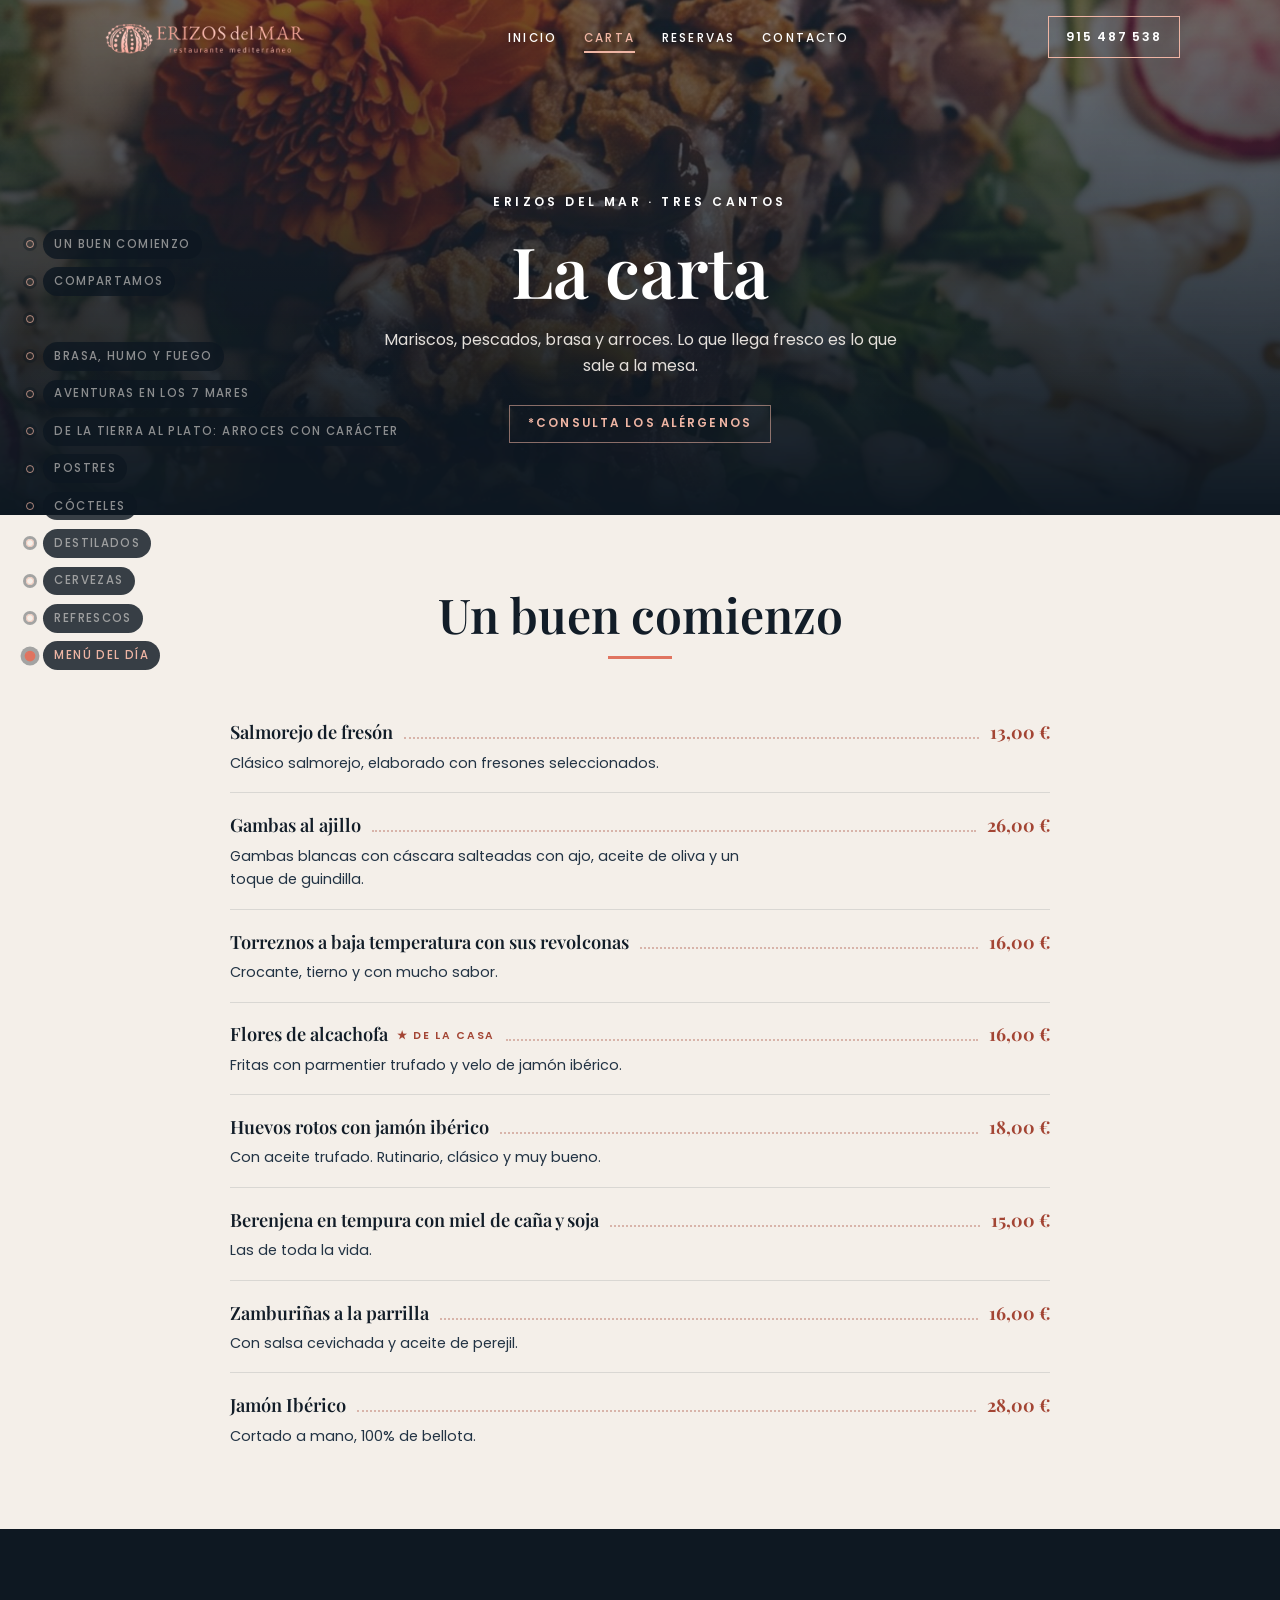
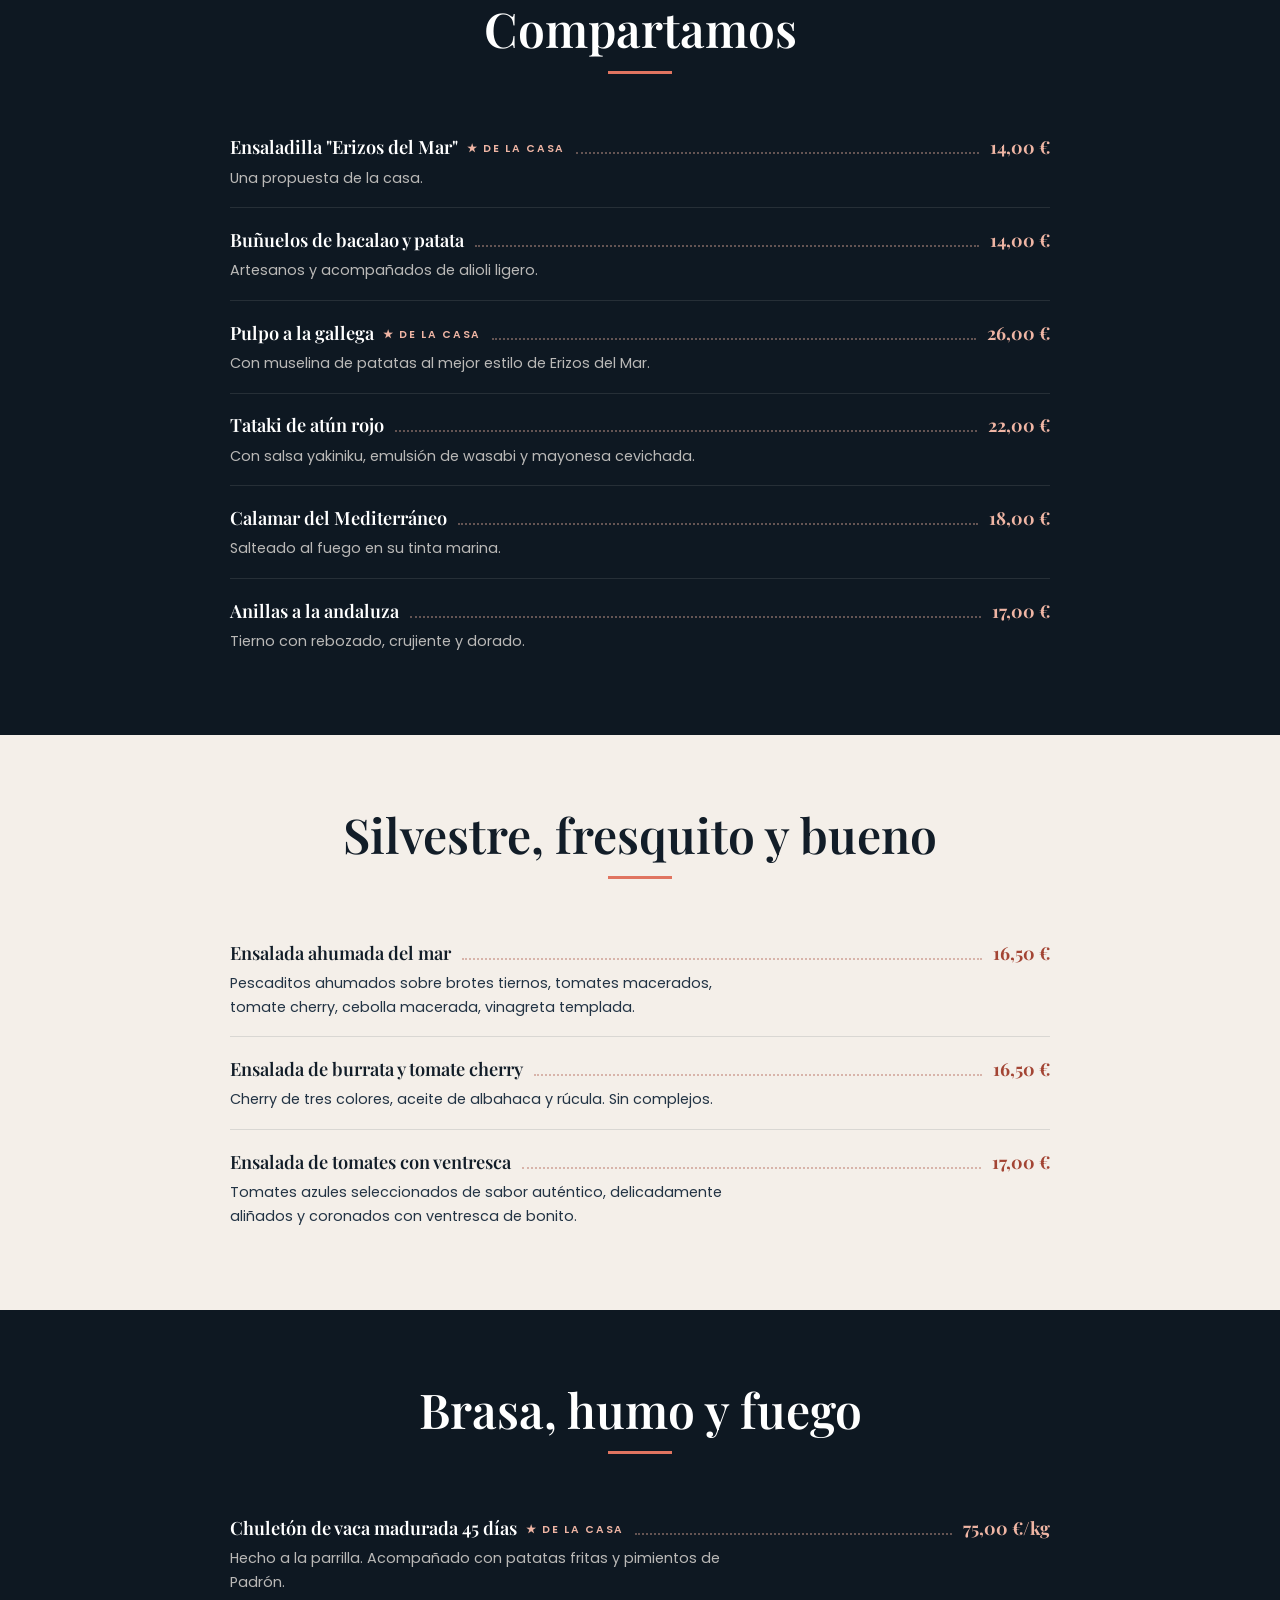
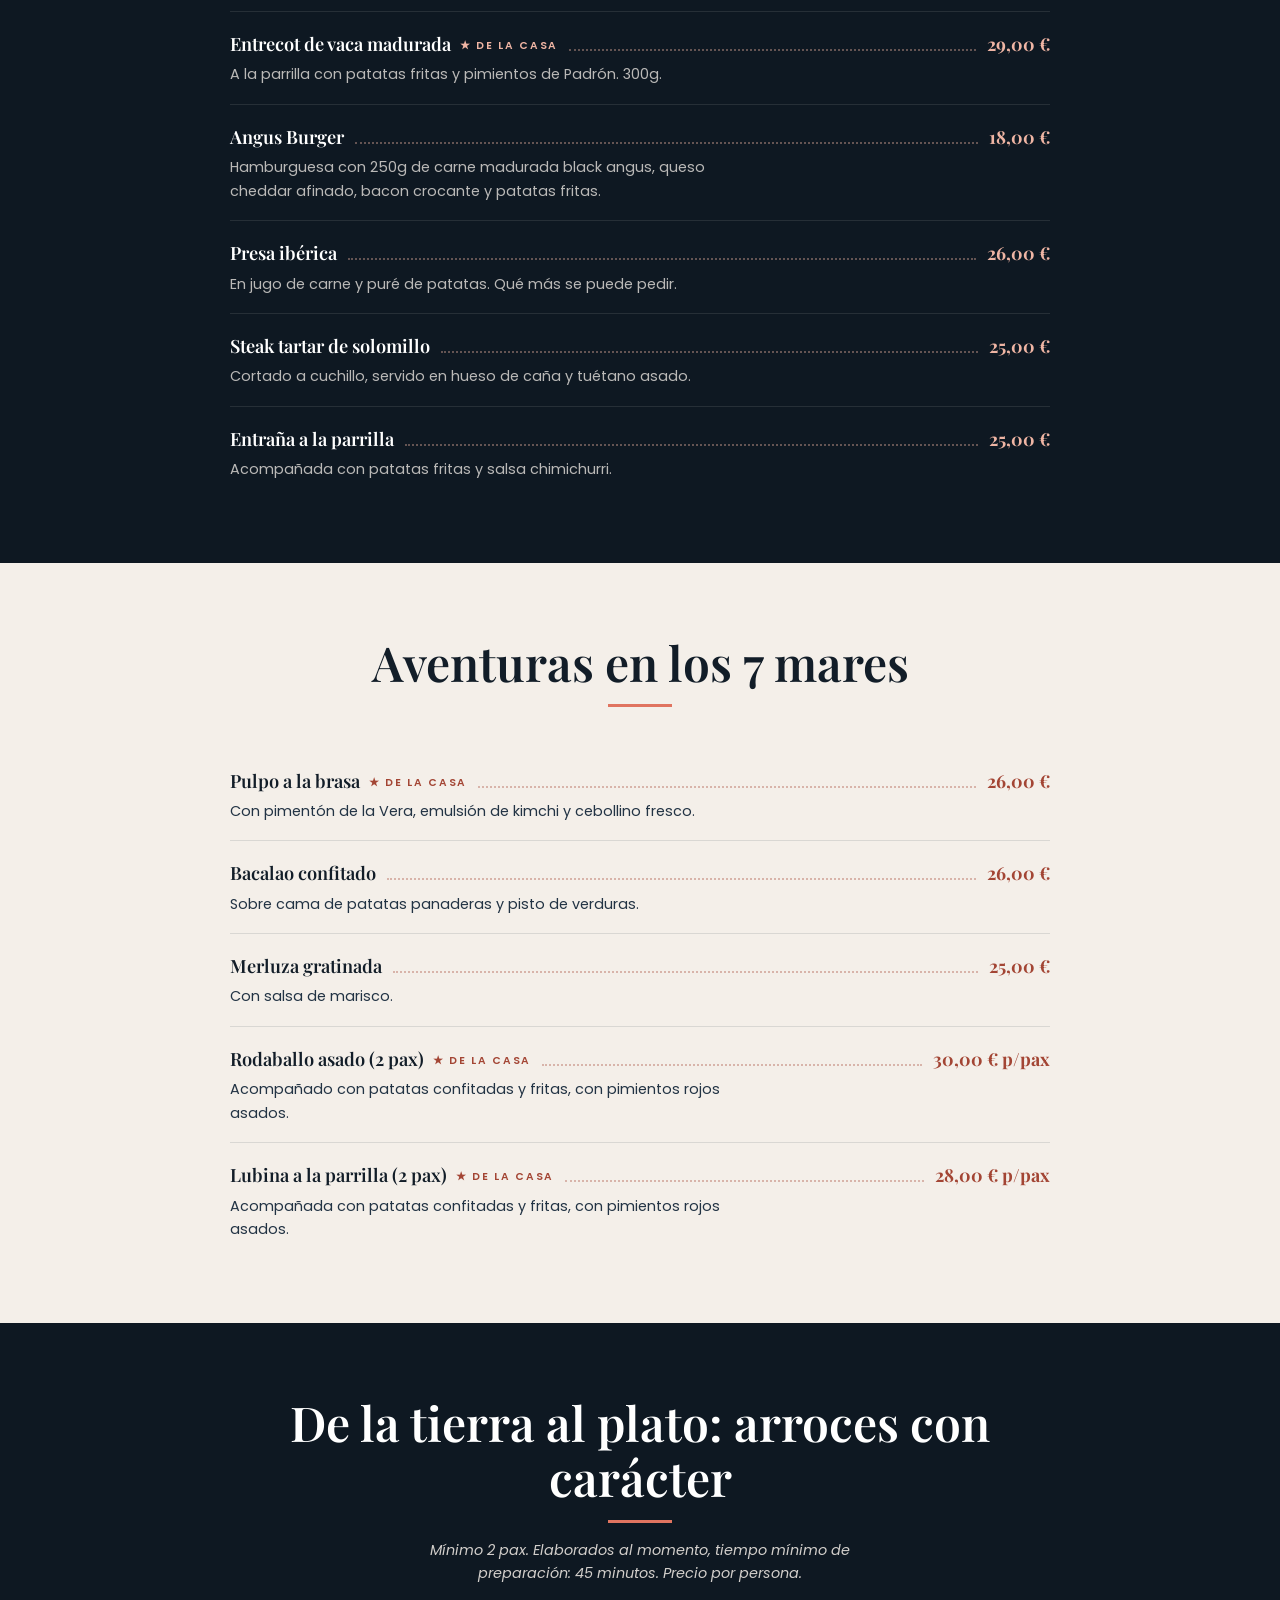
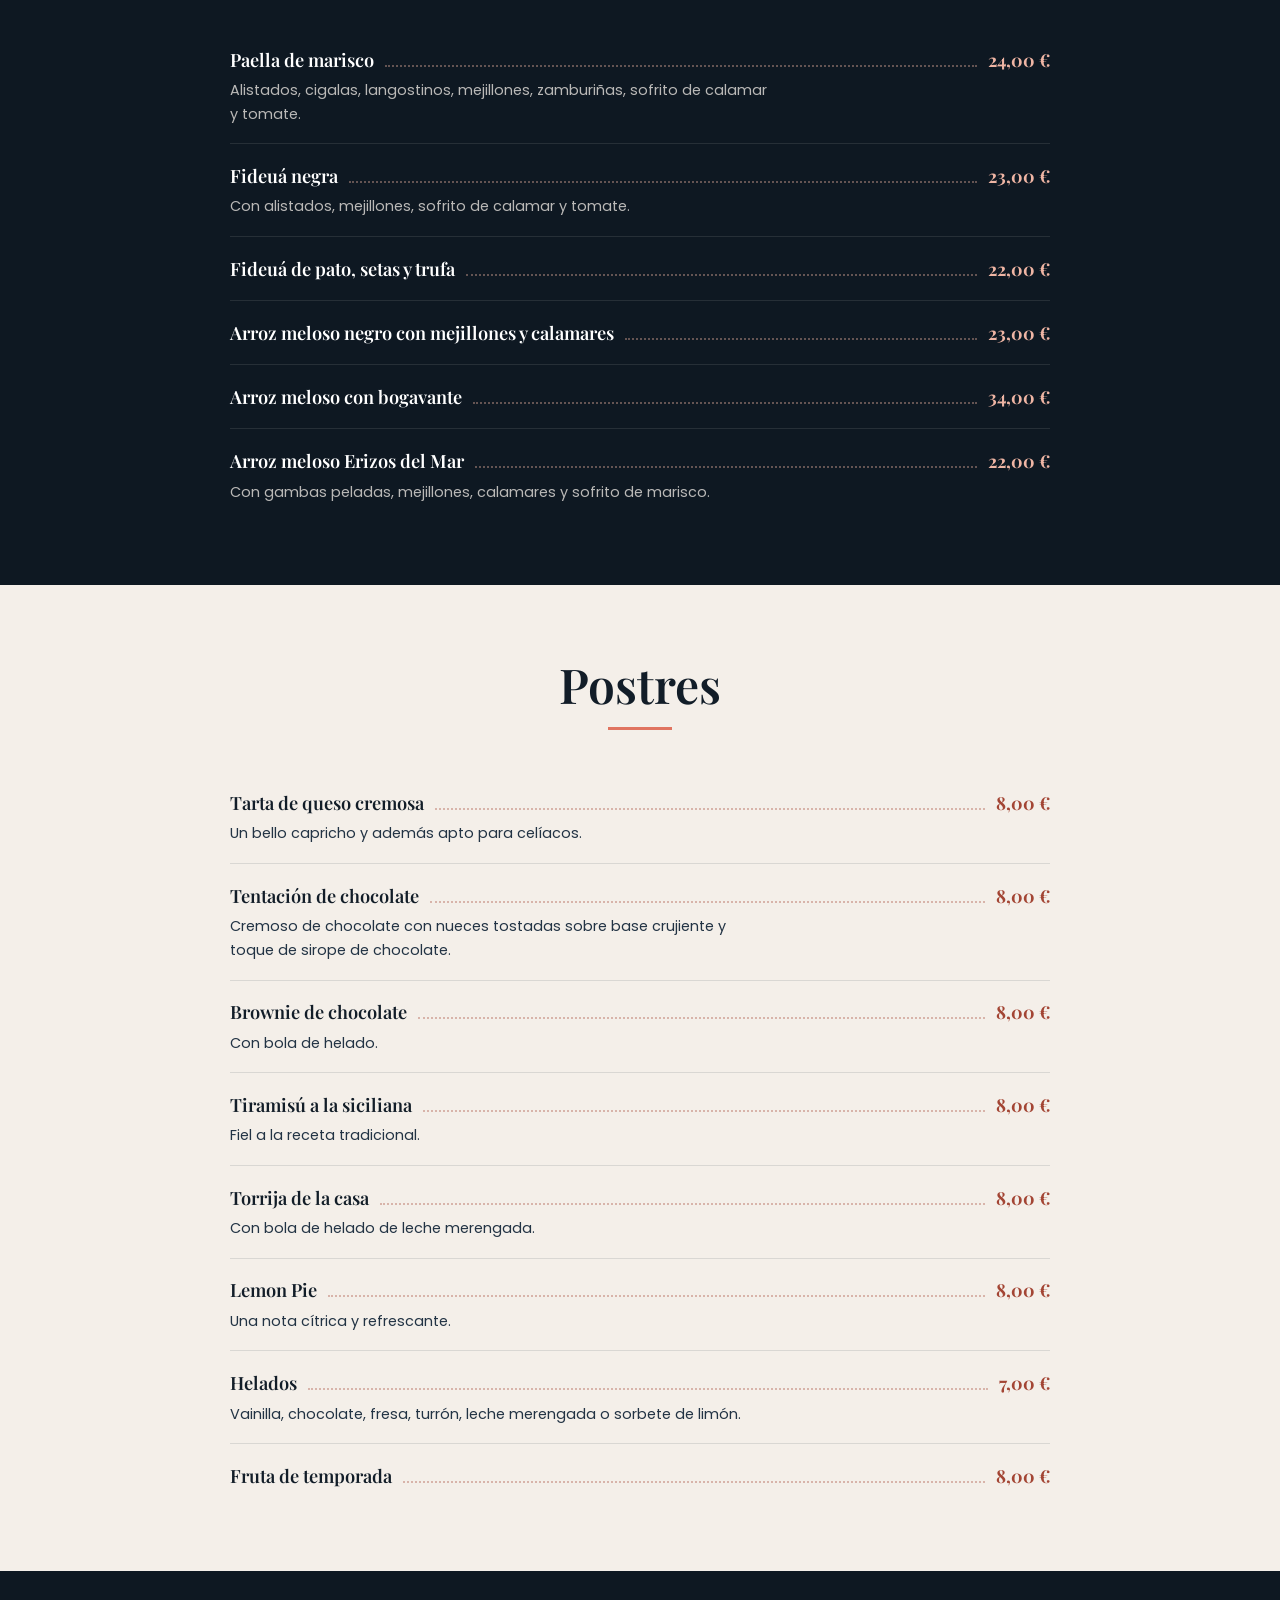
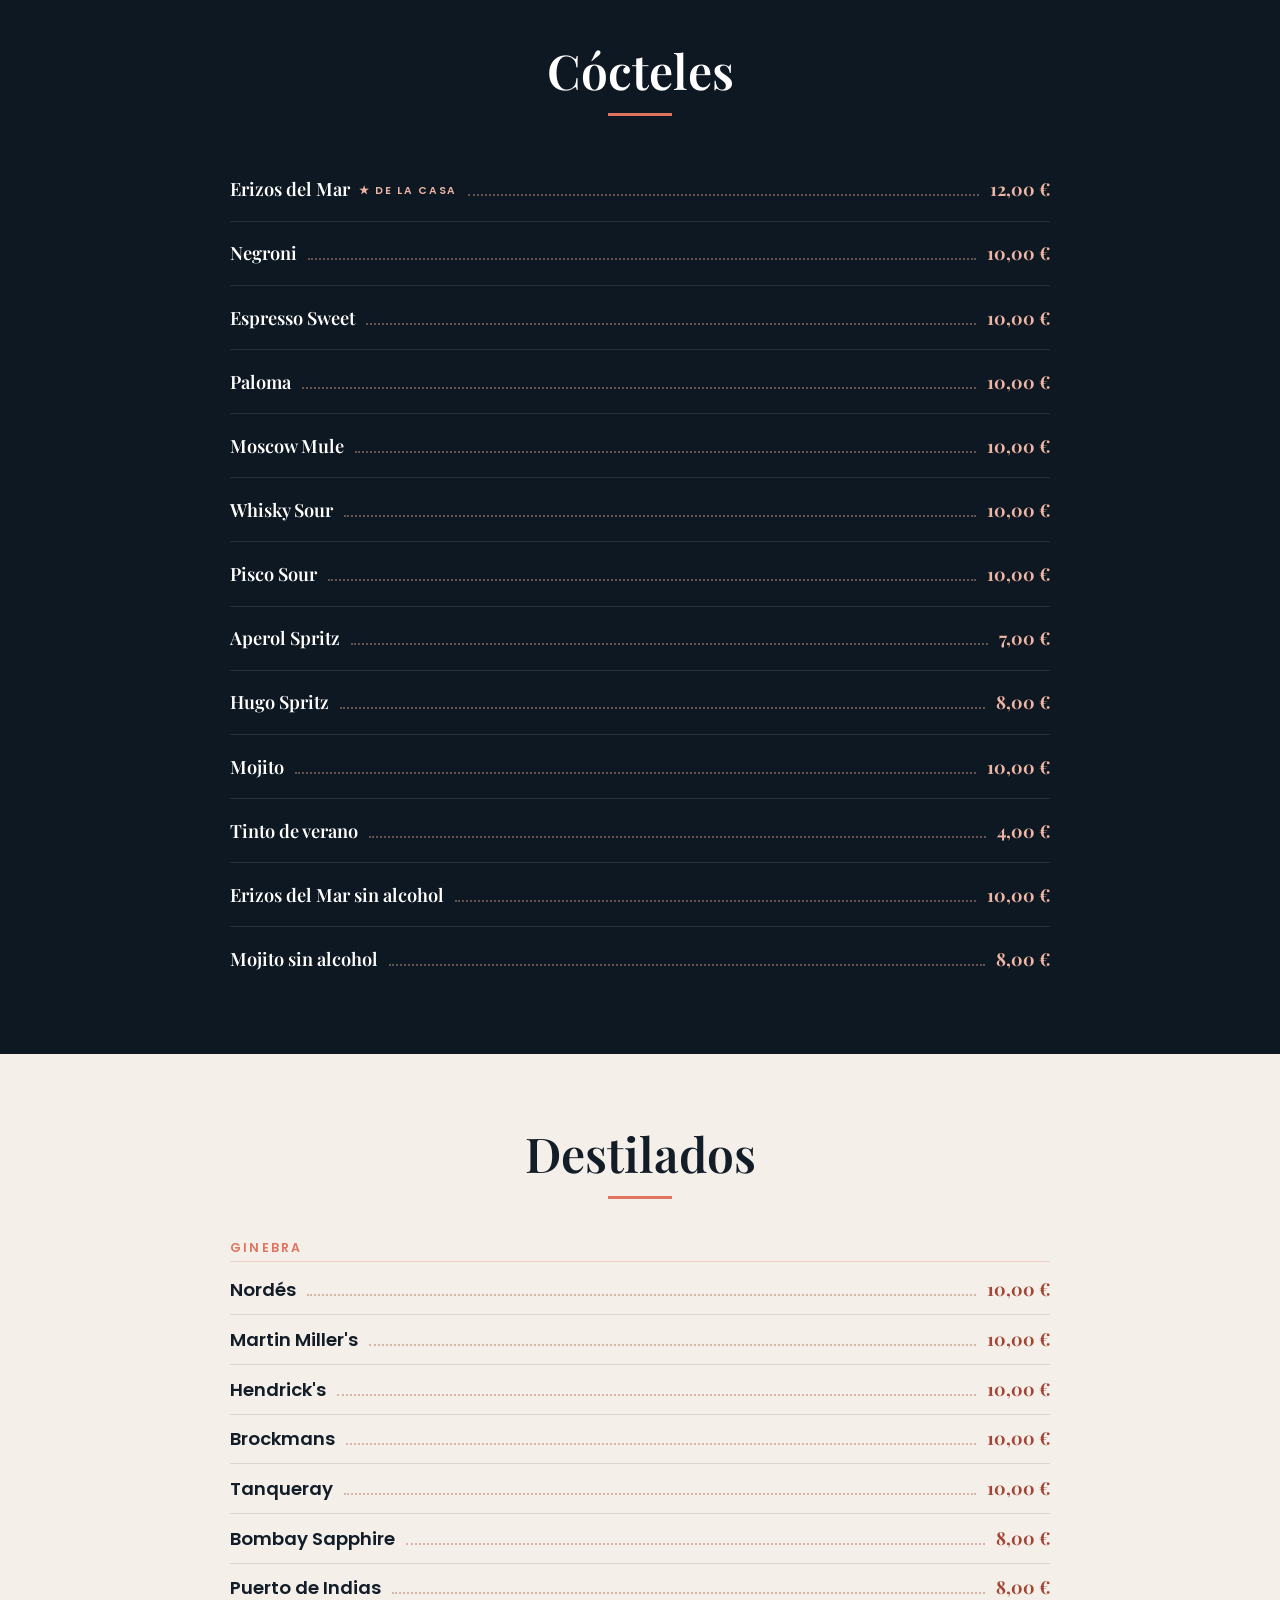
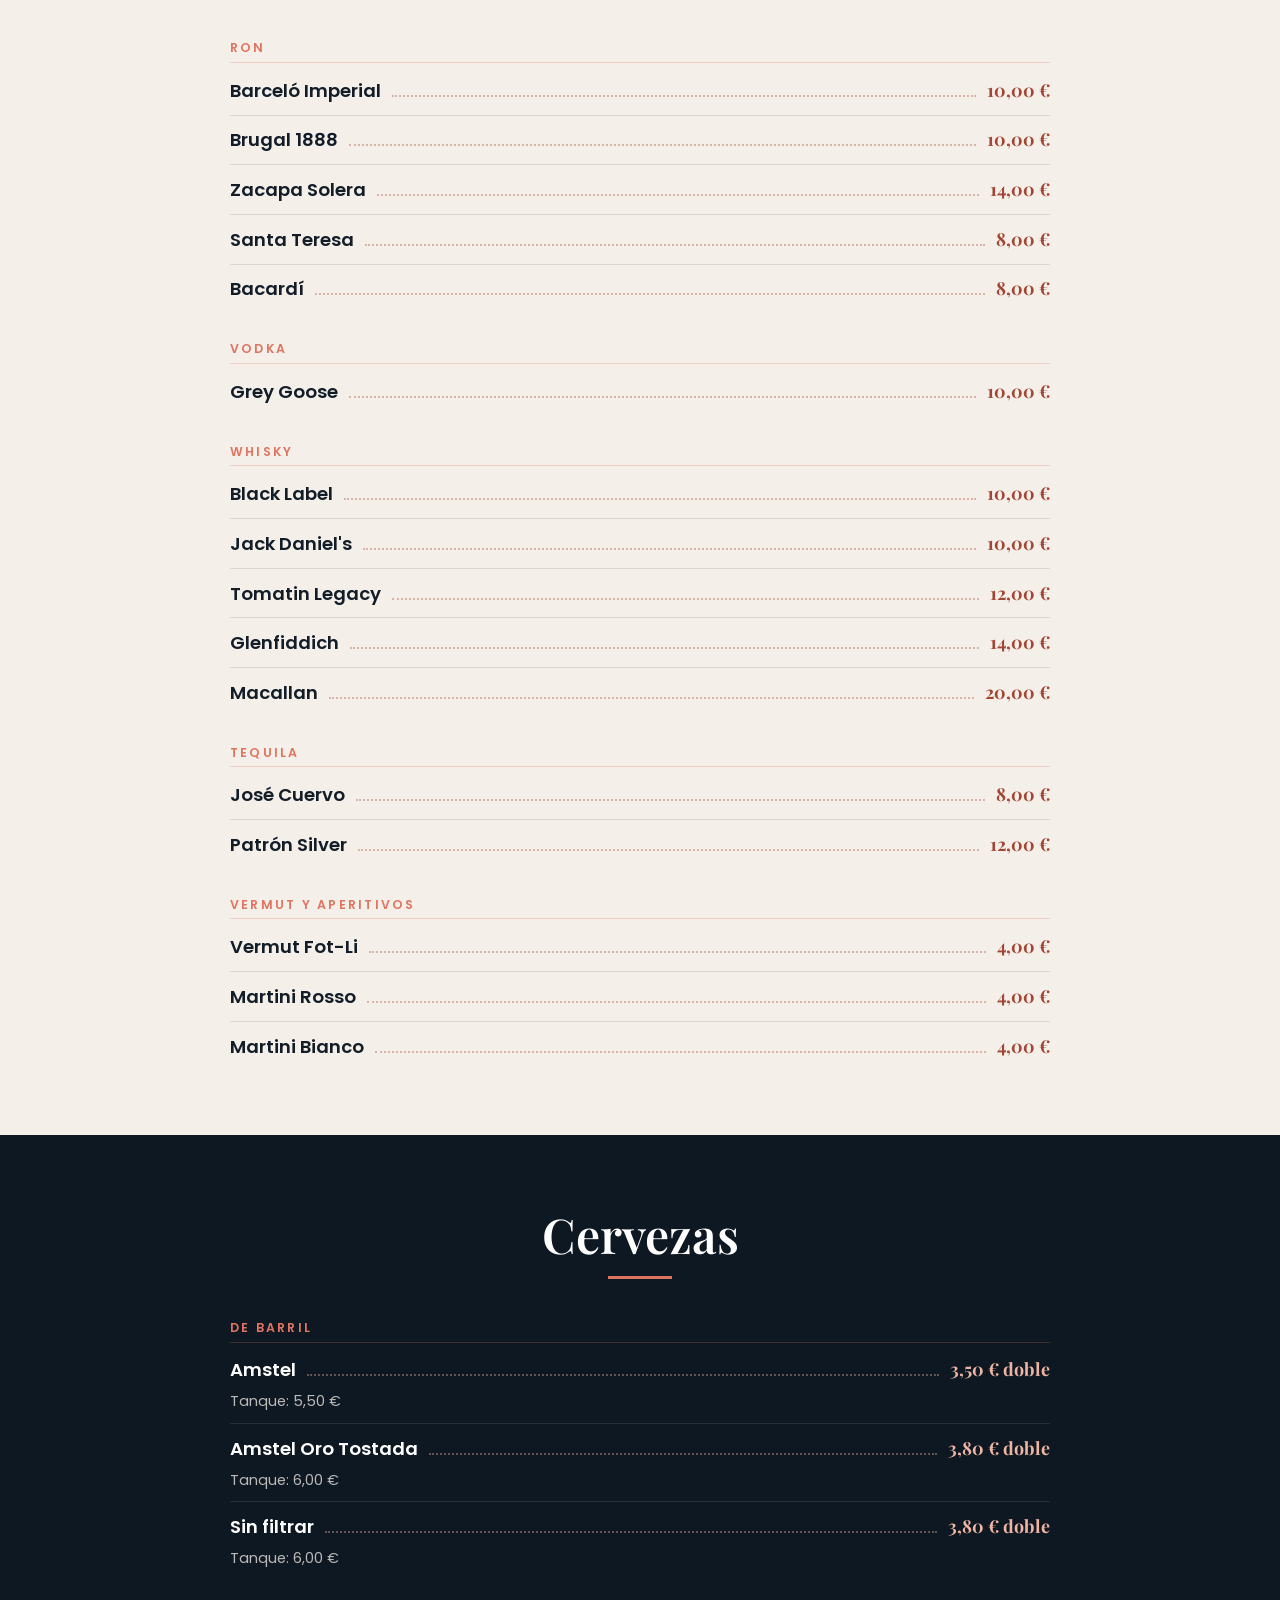
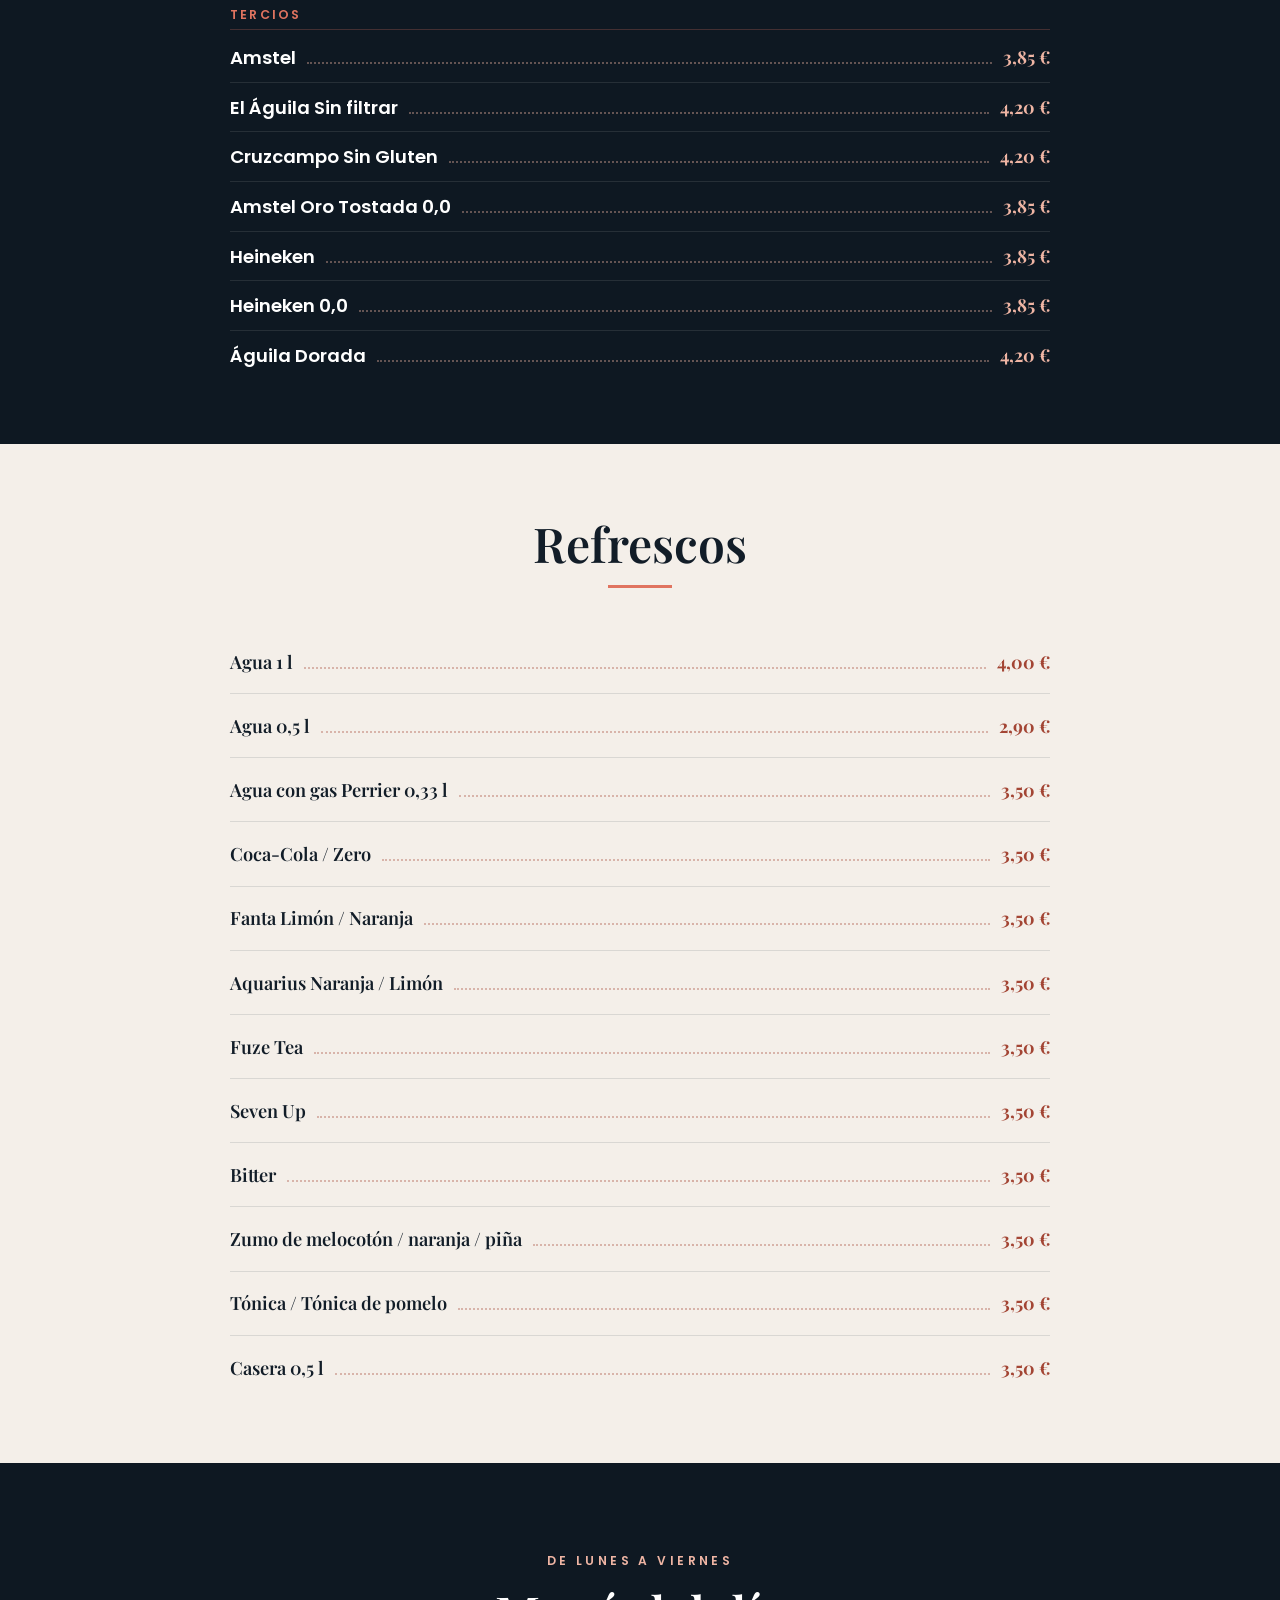
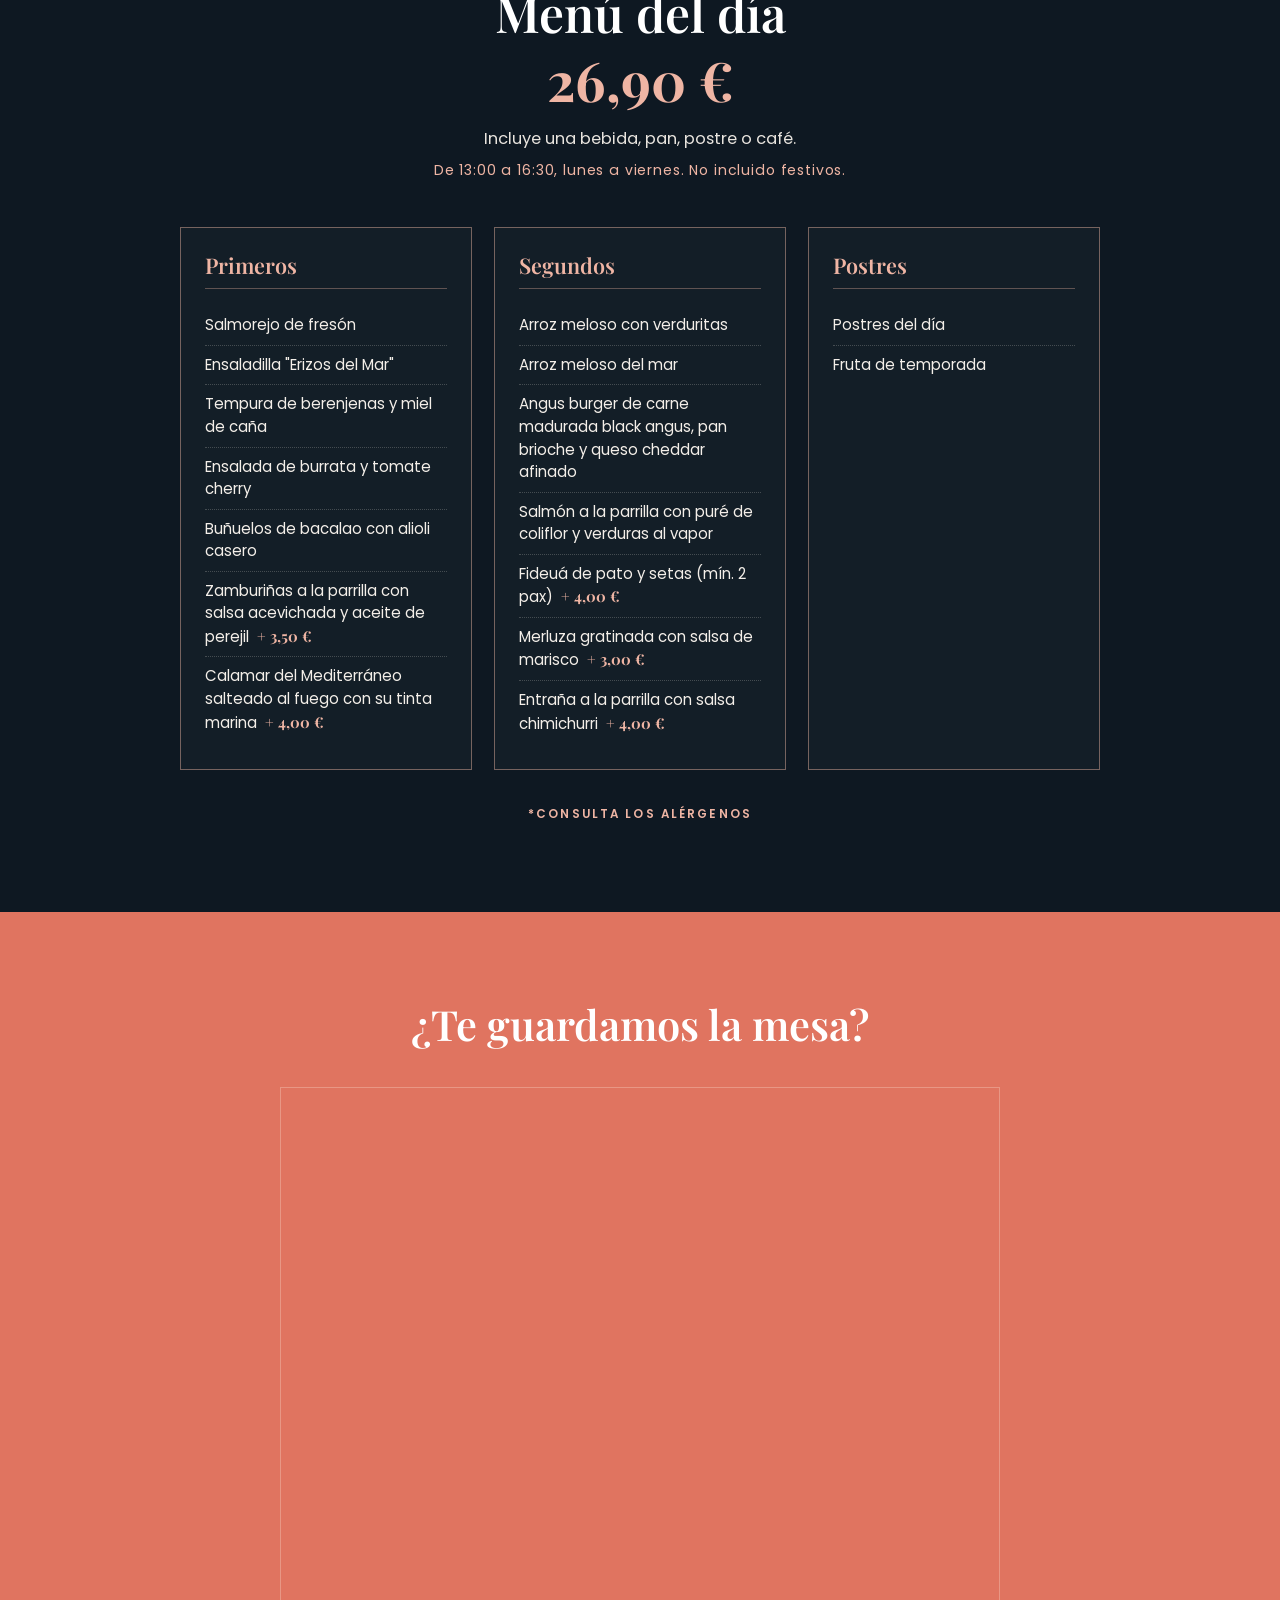
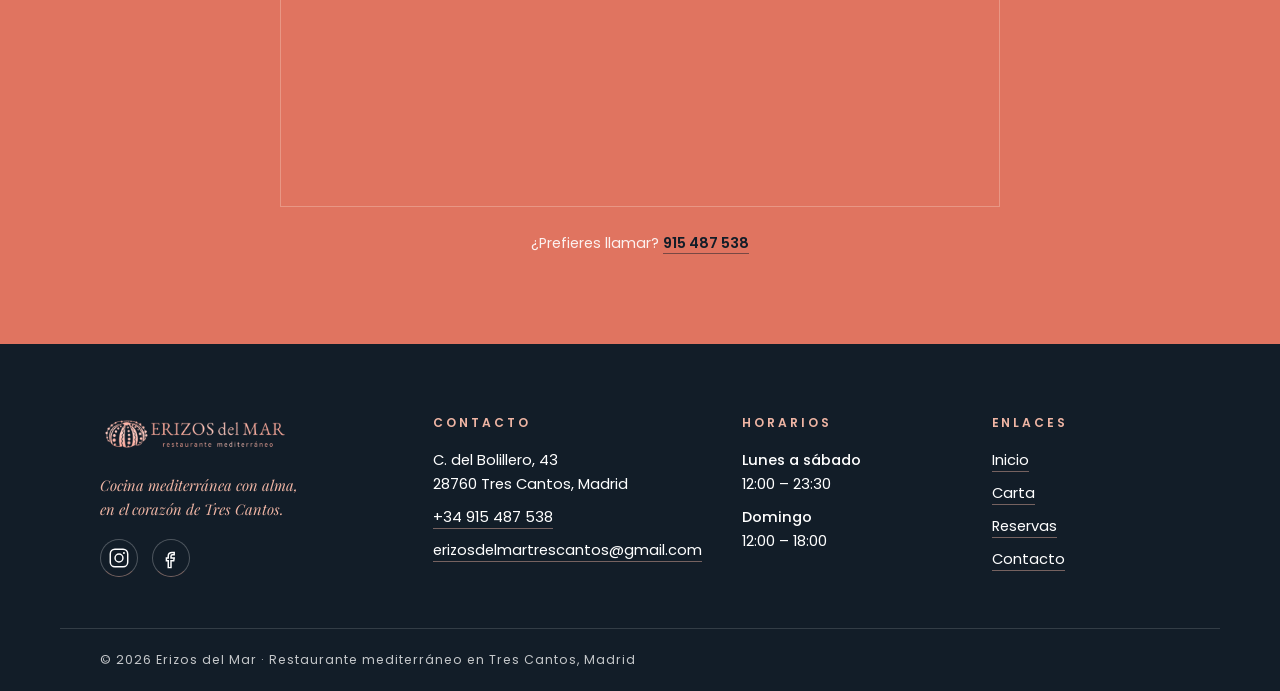
==== commit 6d3ef117: "Carta de bebidas: cocteles, destilados, cervezas y refrescos" ====
--- a/carta/index.html
+++ b/carta/index.html
@@ -1 +1 @@
-<!DOCTYPE html><html lang="es"><head><meta charset="utf-8"><meta name="viewport" content="width=device-width, initial-scale=1"><title>Carta — Erizos del Mar, restaurante mediterráneo en Tres Cantos</title><meta name="description" content="Carta completa de Erizos del Mar en Tres Cantos: mariscos, pescados, carnes a la brasa, arroces y postres caseros. Menú del día 26,90 € de lunes a viernes."><link rel="icon" type="image/png" href="/img/favicon-erizo.png"><meta property="og:type" content="website"><meta name="twitter:card" content="summary_large_image"><meta property="og:site_name" content="Erizos del Mar"><meta property="og:title" content="Carta — Erizos del Mar, restaurante mediterráneo en Tres Cantos"><meta property="og:description" content="Carta completa de Erizos del Mar en Tres Cantos: mariscos, pescados, carnes a la brasa, arroces y postres caseros. Menú del día 26,90 € de lunes a viernes."><meta property="og:image" content="https://www.erizosdelmar.com/img/platos/tataki-pano.jpg"><meta property="og:locale" content="es_ES"><link rel="preconnect" href="https://fonts.googleapis.com"><link rel="preconnect" href="https://fonts.gstatic.com" crossorigin><link rel="stylesheet" href="https://fonts.googleapis.com/css2?family=Playfair+Display:ital,wght@0,500;0,600;0,700;1,500;1,600&family=Poppins:wght@400;500;600&family=Caveat:wght@500;600&display=swap"><script type="application/ld+json">{"@context":"https://schema.org","@type":"Restaurant","name":"Erizos del Mar","description":"Cocina mediterránea con alma en Tres Cantos, Madrid.","url":"https://www.erizosdelmar.com","image":"https://www.erizosdelmar.com/img/platos/tataki-pano.jpg","telephone":"+34915487538","email":"erizosdelmartrescantos@gmail.com","servesCuisine":["Mediterránea","Mariscos","Pescados","Arroces","Carnes a la brasa"],"priceRange":"€€","acceptsReservations":"True","address":{"@type":"PostalAddress","streetAddress":"C. del Bolillero, 43","postalCode":"28760","addressLocality":"Tres Cantos","addressRegion":"Madrid","addressCountry":"ES"},"openingHoursSpecification":[{"@type":"OpeningHoursSpecification","dayOfWeek":["Monday","Tuesday","Wednesday","Thursday","Friday","Saturday"],"opens":"12:00","closes":"23:30"},{"@type":"OpeningHoursSpecification","dayOfWeek":"Sunday","opens":"12:00","closes":"18:00"}]}</script><script type="application/ld+json">{"@context":"https://schema.org","@type":"Menu","name":"Carta de Erizos del Mar","inLanguage":"es","hasMenuSection":[{"@type":"MenuSection","name":"Un buen comienzo","hasMenuItem":[{"@type":"MenuItem","name":"Salmorejo de fresón","description":"Clásico salmorejo, elaborado con fresones seleccionados.","offers":{"@type":"Offer","price":"13.00","priceCurrency":"EUR"}},{"@type":"MenuItem","name":"Gambas al ajillo","description":"Gambas blancas con cáscara salteadas con ajo, aceite de oliva y un toque de guindilla.","offers":{"@type":"Offer","price":"26.00","priceCurrency":"EUR"}},{"@type":"MenuItem","name":"Torreznos a baja temperatura con sus revolconas","description":"Crocante, tierno y con mucho sabor.","offers":{"@type":"Offer","price":"16.00","priceCurrency":"EUR"}},{"@type":"MenuItem","name":"Flores de alcachofa","description":"Fritas con parmentier trufado y velo de jamón ibérico.","offers":{"@type":"Offer","price":"16.00","priceCurrency":"EUR"}},{"@type":"MenuItem","name":"Huevos rotos con jamón ibérico","description":"Con aceite trufado. Rutinario, clásico y muy bueno.","offers":{"@type":"Offer","price":"18.00","priceCurrency":"EUR"}},{"@type":"MenuItem","name":"Berenjena en tempura con miel de caña y soja","description":"Las de toda la vida.","offers":{"@type":"Offer","price":"15.00","priceCurrency":"EUR"}},{"@type":"MenuItem","name":"Zamburiñas a la parrilla","description":"Con salsa cevichada y aceite de perejil.","offers":{"@type":"Offer","price":"16.00","priceCurrency":"EUR"}},{"@type":"MenuItem","name":"Jamón Ibérico","description":"Cortado a mano, 100% de bellota.","offers":{"@type":"Offer","price":"28.00","priceCurrency":"EUR"}}]},{"@type":"MenuSection","name":"Compartamos","hasMenuItem":[{"@type":"MenuItem","name":"Ensaladilla \"Erizos del Mar\"","description":"Una propuesta de la casa.","offers":{"@type":"Offer","price":"14.00","priceCurrency":"EUR"}},{"@type":"MenuItem","name":"Buñuelos de bacalao y patata","description":"Artesanos y acompañados de alioli ligero.","offers":{"@type":"Offer","price":"14.00","priceCurrency":"EUR"}},{"@type":"MenuItem","name":"Pulpo a la gallega","description":"Con muselina de patatas al mejor estilo de Erizos del Mar.","offers":{"@type":"Offer","price":"26.00","priceCurrency":"EUR"}},{"@type":"MenuItem","name":"Tataki de atún rojo","description":"Con salsa yakiniku, emulsión de wasabi y mayonesa cevichada.","offers":{"@type":"Offer","price":"22.00","priceCurrency":"EUR"}},{"@type":"MenuItem","name":"Calamar del Mediterráneo","description":"Salteado al fuego en su tinta marina.","offers":{"@type":"Offer","price":"18.00","priceCurrency":"EUR"}},{"@type":"MenuItem","name":"Anillas a la andaluza","description":"Tierno con rebozado, crujiente y dorado.","offers":{"@type":"Offer","price":"17.00","priceCurrency":"EUR"}}]},{"@type":"MenuSection","name":"Silvestre, fresquito y bueno","hasMenuItem":[{"@type":"MenuItem","name":"Ensalada ahumada del mar","description":"Pescaditos ahumados sobre brotes tiernos, tomates macerados, tomate cherry, cebolla macerada, vinagreta templada.","offers":{"@type":"Offer","price":"16.50","priceCurrency":"EUR"}},{"@type":"MenuItem","name":"Ensalada de burrata y tomate cherry","description":"Cherry de tres colores, aceite de albahaca y rúcula. Sin complejos.","offers":{"@type":"Offer","price":"16.50","priceCurrency":"EUR"}},{"@type":"MenuItem","name":"Ensalada de tomates con ventresca","description":"Tomates azules seleccionados de sabor auténtico, delicadamente aliñados y coronados con ventresca de bonito.","offers":{"@type":"Offer","price":"17.00","priceCurrency":"EUR"}}]},{"@type":"MenuSection","name":"Brasa, humo y fuego","hasMenuItem":[{"@type":"MenuItem","name":"Chuletón de vaca madurada 45 días","description":"Hecho a la parrilla. Acompañado con patatas fritas y pimientos de Padrón.","offers":{"@type":"Offer","price":"75.00","priceCurrency":"EUR"}},{"@type":"MenuItem","name":"Entrecot de vaca madurada","description":"A la parrilla con patatas fritas y pimientos de Padrón. 300g.","offers":{"@type":"Offer","price":"29.00","priceCurrency":"EUR"}},{"@type":"MenuItem","name":"Angus Burger","description":"Hamburguesa con 250g de carne madurada black angus, queso cheddar afinado, bacon crocante y patatas fritas.","offers":{"@type":"Offer","price":"18.00","priceCurrency":"EUR"}},{"@type":"MenuItem","name":"Presa ibérica","description":"En jugo de carne y puré de patatas. Qué más se puede pedir.","offers":{"@type":"Offer","price":"26.00","priceCurrency":"EUR"}},{"@type":"MenuItem","name":"Steak tartar de solomillo","description":"Cortado a cuchillo, servido en hueso de caña y tuétano asado.","offers":{"@type":"Offer","price":"25.00","priceCurrency":"EUR"}},{"@type":"MenuItem","name":"Entraña a la parrilla","description":"Acompañada con patatas fritas y salsa chimichurri.","offers":{"@type":"Offer","price":"25.00","priceCurrency":"EUR"}}]},{"@type":"MenuSection","name":"Aventuras en los 7 mares","hasMenuItem":[{"@type":"MenuItem","name":"Pulpo a la brasa","description":"Con pimentón de la Vera, emulsión de kimchi y cebollino fresco.","offers":{"@type":"Offer","price":"26.00","priceCurrency":"EUR"}},{"@type":"MenuItem","name":"Bacalao confitado","description":"Sobre cama de patatas panaderas y pisto de verduras.","offers":{"@type":"Offer","price":"26.00","priceCurrency":"EUR"}},{"@type":"MenuItem","name":"Merluza gratinada","description":"Con salsa de marisco.","offers":{"@type":"Offer","price":"25.00","priceCurrency":"EUR"}},{"@type":"MenuItem","name":"Rodaballo asado (2 pax)","description":"Acompañado con patatas confitadas y fritas, con pimientos rojos asados.","offers":{"@type":"Offer","price":"30.00","priceCurrency":"EUR"}},{"@type":"MenuItem","name":"Lubina a la parrilla (2 pax)","description":"Acompañada con patatas confitadas y fritas, con pimientos rojos asados.","offers":{"@type":"Offer","price":"28.00","priceCurrency":"EUR"}}]},{"@type":"MenuSection","name":"De la tierra al plato: arroces con carácter","hasMenuItem":[{"@type":"MenuItem","name":"Paella de marisco","description":"Alistados, cigalas, langostinos, mejillones, zamburiñas, sofrito de calamar y tomate.","offers":{"@type":"Offer","price":"24.00","priceCurrency":"EUR"}},{"@type":"MenuItem","name":"Fideuá negra","description":"Con alistados, mejillones, sofrito de calamar y tomate.","offers":{"@type":"Offer","price":"23.00","priceCurrency":"EUR"}},{"@type":"MenuItem","name":"Fideuá de pato, setas y trufa","offers":{"@type":"Offer","price":"22.00","priceCurrency":"EUR"}},{"@type":"MenuItem","name":"Arroz meloso negro con mejillones y calamares","offers":{"@type":"Offer","price":"23.00","priceCurrency":"EUR"}},{"@type":"MenuItem","name":"Arroz meloso con bogavante","offers":{"@type":"Offer","price":"34.00","priceCurrency":"EUR"}},{"@type":"MenuItem","name":"Arroz meloso Erizos del Mar","description":"Con gambas peladas, mejillones, calamares y sofrito de marisco.","offers":{"@type":"Offer","price":"22.00","priceCurrency":"EUR"}}]},{"@type":"MenuSection","name":"Postres","hasMenuItem":[{"@type":"MenuItem","name":"Tarta de queso cremosa","description":"Un bello capricho y además apto para celíacos.","offers":{"@type":"Offer","price":"8.00","priceCurrency":"EUR"}},{"@type":"MenuItem","name":"Tentación de chocolate","description":"Cremoso de chocolate con nueces tostadas sobre base crujiente y toque de sirope de chocolate.","offers":{"@type":"Offer","price":"8.00","priceCurrency":"EUR"}},{"@type":"MenuItem","name":"Brownie de chocolate","description":"Con bola de helado.","offers":{"@type":"Offer","price":"8.00","priceCurrency":"EUR"}},{"@type":"MenuItem","name":"Tiramisú a la siciliana","description":"Fiel a la receta tradicional.","offers":{"@type":"Offer","price":"8.00","priceCurrency":"EUR"}},{"@type":"MenuItem","name":"Torrija de la casa","description":"Con bola de helado de leche merengada.","offers":{"@type":"Offer","price":"8.00","priceCurrency":"EUR"}},{"@type":"MenuItem","name":"Lemon Pie","description":"Una nota cítrica y refrescante.","offers":{"@type":"Offer","price":"8.00","priceCurrency":"EUR"}},{"@type":"MenuItem","name":"Helados","description":"Vainilla, chocolate, fresa, turrón, leche merengada o sorbete de limón.","offers":{"@type":"Offer","price":"7.00","priceCurrency":"EUR"}},{"@type":"MenuItem","name":"Fruta de temporada","offers":{"@type":"Offer","price":"8.00","priceCurrency":"EUR"}}]},{"@type":"MenuSection","name":"Menú del día","description":"Incluye una bebida, pan, postre o café. De 13:00 a 16:30, lunes a viernes. No incluido festivos.","offers":{"@type":"Offer","price":"26.90","priceCurrency":"EUR"}}]}</script><link rel="stylesheet" href="/_astro/WidgetReservas.DtEIxXfW.css"><link rel="stylesheet" href="/_astro/carta.CGsqoEh3.css"></head><body><a class="salto-contenido" href="#contenido">Saltar al contenido</a><header class="cabecera" data-cabecera data-astro-cid-24uzi5m7><div class="contenedor cabecera-int" data-astro-cid-24uzi5m7><a class="marca" href="/" data-astro-cid-24uzi5m7><img src="/img/erizodelmar.png" alt="Erizos del Mar — restaurante mediterráneo" width="220" height="63" data-astro-cid-24uzi5m7></a><nav aria-label="Navegación principal" data-astro-cid-24uzi5m7><ul data-astro-cid-24uzi5m7><li data-astro-cid-24uzi5m7><a href="/" data-astro-cid-24uzi5m7>Inicio</a></li><li data-astro-cid-24uzi5m7><a href="/carta" aria-current="page" data-astro-cid-24uzi5m7>Carta</a></li><li data-astro-cid-24uzi5m7><a href="/#reservas" data-astro-cid-24uzi5m7>Reservas</a></li><li data-astro-cid-24uzi5m7><a href="/#contacto" data-astro-cid-24uzi5m7>Contacto</a></li></ul></nav><a class="btn-tel" href="tel:+34915487538" data-astro-cid-24uzi5m7>915 487 538</a></div></header><script type="module">var e=document.querySelector(`[data-cabecera]`);if(e){let t=()=>document.documentElement.style.setProperty(`--altura-cabecera`,`${e.offsetHeight}px`);if(t(),window.addEventListener(`resize`,t,{passive:!0}),!e.classList.contains(`solida`)){let t=()=>{e.classList.toggle(`con-fondo`,window.scrollY>40)};t(),window.addEventListener(`scroll`,t,{passive:!0})}}</script><main id="contenido"><div class="carta-fondo" data-astro-cid-yhhbm4vk><!-- CABECERA con imagen fundida --><section class="carta-hero" data-astro-cid-yhhbm4vk><div class="carta-hero-img" aria-hidden="true" data-parallax="0.18" data-astro-cid-yhhbm4vk></div><div class="contenedor carta-hero-int" data-astro-cid-yhhbm4vk><p class="carta-etiqueta" data-astro-cid-yhhbm4vk>Erizos del Mar · Tres Cantos</p><h1 data-astro-cid-yhhbm4vk>La carta</h1><p class="carta-intro" data-astro-cid-yhhbm4vk>Mariscos, pescados, brasa y arroces. Lo que llega fresco es lo que sale a la mesa.</p><p class="alergenos" data-astro-cid-yhhbm4vk>*CONSULTA LOS ALÉRGENOS</p></div></section><!-- SUBMENÚ VERTICAL (escritorio) --><nav class="carta-guia" aria-label="Secciones de la carta" data-astro-cid-yhhbm4vk><ul data-astro-cid-yhhbm4vk><li data-astro-cid-yhhbm4vk><a href="#un-buen-comienzo" data-guia="un-buen-comienzo" data-astro-cid-yhhbm4vk><span class="guia-punto" aria-hidden="true" data-astro-cid-yhhbm4vk></span><span class="guia-texto" data-astro-cid-yhhbm4vk>Un buen comienzo</span></a></li><li data-astro-cid-yhhbm4vk><a href="#compartamos" data-guia="compartamos" data-astro-cid-yhhbm4vk><span class="guia-punto" aria-hidden="true" data-astro-cid-yhhbm4vk></span><span class="guia-texto" data-astro-cid-yhhbm4vk>Compartamos</span></a></li><li data-astro-cid-yhhbm4vk><a href="#ensaladas" data-guia="ensaladas" data-astro-cid-yhhbm4vk><span class="guia-punto" aria-hidden="true" data-astro-cid-yhhbm4vk></span><span class="guia-texto" data-astro-cid-yhhbm4vk>Silvestre, fresquito y bueno</span></a></li><li data-astro-cid-yhhbm4vk><a href="#brasa" data-guia="brasa" data-astro-cid-yhhbm4vk><span class="guia-punto" aria-hidden="true" data-astro-cid-yhhbm4vk></span><span class="guia-texto" data-astro-cid-yhhbm4vk>Brasa, humo y fuego</span></a></li><li data-astro-cid-yhhbm4vk><a href="#pescados" data-guia="pescados" data-astro-cid-yhhbm4vk><span class="guia-punto" aria-hidden="true" data-astro-cid-yhhbm4vk></span><span class="guia-texto" data-astro-cid-yhhbm4vk>Aventuras en los 7 mares</span></a></li><li data-astro-cid-yhhbm4vk><a href="#arroces" data-guia="arroces" data-astro-cid-yhhbm4vk><span class="guia-punto" aria-hidden="true" data-astro-cid-yhhbm4vk></span><span class="guia-texto" data-astro-cid-yhhbm4vk>De la tierra al plato: arroces con carácter</span></a></li><li data-astro-cid-yhhbm4vk><a href="#postres" data-guia="postres" data-astro-cid-yhhbm4vk><span class="guia-punto" aria-hidden="true" data-astro-cid-yhhbm4vk></span><span class="guia-texto" data-astro-cid-yhhbm4vk>Postres</span></a></li><li data-astro-cid-yhhbm4vk><a href="#menu-del-dia" data-guia="menu-del-dia" class="enlace-menu" data-astro-cid-yhhbm4vk><span class="guia-punto" aria-hidden="true" data-astro-cid-yhhbm4vk></span><span class="guia-texto" data-astro-cid-yhhbm4vk>Menú del día</span></a></li></ul></nav><!-- ÍNDICE FLOTANTE (móvil / tablet): botón + panel a pantalla completa --><button class="fab-indice" type="button" aria-haspopup="dialog" aria-expanded="false" aria-controls="panel-indice" data-fab data-astro-cid-yhhbm4vk><svg viewBox="0 0 24 24" fill="none" stroke="currentColor" stroke-width="2" stroke-linecap="round" aria-hidden="true" data-astro-cid-yhhbm4vk><path d="M4 6h16M4 12h16M4 18h10" data-astro-cid-yhhbm4vk></path></svg><span class="fab-texto" data-astro-cid-yhhbm4vk>Secciones</span></button><div class="panel-indice" id="panel-indice" role="dialog" aria-label="Índice de la carta" hidden data-panel data-astro-cid-yhhbm4vk><button class="panel-cerrar" type="button" aria-label="Cerrar índice" data-cerrar data-astro-cid-yhhbm4vk>×</button><nav aria-label="Secciones de la carta" data-astro-cid-yhhbm4vk><ul data-astro-cid-yhhbm4vk><li style="--orden: 0" data-astro-cid-yhhbm4vk><a href="#un-buen-comienzo" data-enlace-panel data-astro-cid-yhhbm4vk><span class="panel-num" data-astro-cid-yhhbm4vk>01</span>Un buen comienzo</a></li><li style="--orden: 1" data-astro-cid-yhhbm4vk><a href="#compartamos" data-enlace-panel data-astro-cid-yhhbm4vk><span class="panel-num" data-astro-cid-yhhbm4vk>02</span>Compartamos</a></li><li style="--orden: 2" data-astro-cid-yhhbm4vk><a href="#ensaladas" data-enlace-panel data-astro-cid-yhhbm4vk><span class="panel-num" data-astro-cid-yhhbm4vk>03</span>Silvestre, fresquito y bueno</a></li><li style="--orden: 3" data-astro-cid-yhhbm4vk><a href="#brasa" data-enlace-panel data-astro-cid-yhhbm4vk><span class="panel-num" data-astro-cid-yhhbm4vk>04</span>Brasa, humo y fuego</a></li><li style="--orden: 4" data-astro-cid-yhhbm4vk><a href="#pescados" data-enlace-panel data-astro-cid-yhhbm4vk><span class="panel-num" data-astro-cid-yhhbm4vk>05</span>Aventuras en los 7 mares</a></li><li style="--orden: 5" data-astro-cid-yhhbm4vk><a href="#arroces" data-enlace-panel data-astro-cid-yhhbm4vk><span class="panel-num" data-astro-cid-yhhbm4vk>06</span>De la tierra al plato: arroces con carácter</a></li><li style="--orden: 6" data-astro-cid-yhhbm4vk><a href="#postres" data-enlace-panel data-astro-cid-yhhbm4vk><span class="panel-num" data-astro-cid-yhhbm4vk>07</span>Postres</a></li><li style="--orden: 7" data-astro-cid-yhhbm4vk><a href="#menu-del-dia" class="panel-menu" data-enlace-panel data-astro-cid-yhhbm4vk><span class="panel-num" data-astro-cid-yhhbm4vk>★</span>Menú del día · 26,90 €</a></li></ul></nav></div><!-- SECCIONES --><section id="un-buen-comienzo" class="seccion seccion-clara" aria-labelledby="t-un-buen-comienzo" data-seccion="un-buen-comienzo" data-astro-cid-yhhbm4vk><div class="contenedor seccion-int" data-astro-cid-yhhbm4vk><header class="seccion-cabeza" data-reveal data-astro-cid-yhhbm4vk><h2 id="t-un-buen-comienzo" data-astro-cid-yhhbm4vk>Un buen comienzo</h2></header><ul class="platos" data-astro-cid-yhhbm4vk><li class="plato" data-astro-cid-yhhbm4vk><div class="plato-linea" data-astro-cid-yhhbm4vk><h3 class="plato-nombre" data-astro-cid-yhhbm4vk>Salmorejo de fresón</h3><span class="puntos" aria-hidden="true" data-astro-cid-yhhbm4vk></span><span class="precio" data-astro-cid-yhhbm4vk>13,00 €</span></div><p class="plato-desc" data-astro-cid-yhhbm4vk>Clásico salmorejo, elaborado con fresones seleccionados.</p></li><li class="plato" data-astro-cid-yhhbm4vk><div class="plato-linea" data-astro-cid-yhhbm4vk><h3 class="plato-nombre" data-astro-cid-yhhbm4vk>Gambas al ajillo</h3><span class="puntos" aria-hidden="true" data-astro-cid-yhhbm4vk></span><span class="precio" data-astro-cid-yhhbm4vk>26,00 €</span></div><p class="plato-desc" data-astro-cid-yhhbm4vk>Gambas blancas con cáscara salteadas con ajo, aceite de oliva y un toque de guindilla.</p></li><li class="plato" data-astro-cid-yhhbm4vk><div class="plato-linea" data-astro-cid-yhhbm4vk><h3 class="plato-nombre" data-astro-cid-yhhbm4vk>Torreznos a baja temperatura con sus revolconas</h3><span class="puntos" aria-hidden="true" data-astro-cid-yhhbm4vk></span><span class="precio" data-astro-cid-yhhbm4vk>16,00 €</span></div><p class="plato-desc" data-astro-cid-yhhbm4vk>Crocante, tierno y con mucho sabor.</p></li><li class="plato" data-astro-cid-yhhbm4vk><div class="plato-linea" data-astro-cid-yhhbm4vk><h3 class="plato-nombre" data-astro-cid-yhhbm4vk>Flores de alcachofa<span class="reco" data-astro-cid-yhhbm4vk>★ De la casa</span></h3><span class="puntos" aria-hidden="true" data-astro-cid-yhhbm4vk></span><span class="precio" data-astro-cid-yhhbm4vk>16,00 €</span></div><p class="plato-desc" data-astro-cid-yhhbm4vk>Fritas con parmentier trufado y velo de jamón ibérico.</p></li><li class="plato" data-astro-cid-yhhbm4vk><div class="plato-linea" data-astro-cid-yhhbm4vk><h3 class="plato-nombre" data-astro-cid-yhhbm4vk>Huevos rotos con jamón ibérico</h3><span class="puntos" aria-hidden="true" data-astro-cid-yhhbm4vk></span><span class="precio" data-astro-cid-yhhbm4vk>18,00 €</span></div><p class="plato-desc" data-astro-cid-yhhbm4vk>Con aceite trufado. Rutinario, clásico y muy bueno.</p></li><li class="plato" data-astro-cid-yhhbm4vk><div class="plato-linea" data-astro-cid-yhhbm4vk><h3 class="plato-nombre" data-astro-cid-yhhbm4vk>Berenjena en tempura con miel de caña y soja</h3><span class="puntos" aria-hidden="true" data-astro-cid-yhhbm4vk></span><span class="precio" data-astro-cid-yhhbm4vk>15,00 €</span></div><p class="plato-desc" data-astro-cid-yhhbm4vk>Las de toda la vida.</p></li><li class="plato" data-astro-cid-yhhbm4vk><div class="plato-linea" data-astro-cid-yhhbm4vk><h3 class="plato-nombre" data-astro-cid-yhhbm4vk>Zamburiñas a la parrilla</h3><span class="puntos" aria-hidden="true" data-astro-cid-yhhbm4vk></span><span class="precio" data-astro-cid-yhhbm4vk>16,00 €</span></div><p class="plato-desc" data-astro-cid-yhhbm4vk>Con salsa cevichada y aceite de perejil.</p></li><li class="plato" data-astro-cid-yhhbm4vk><div class="plato-linea" data-astro-cid-yhhbm4vk><h3 class="plato-nombre" data-astro-cid-yhhbm4vk>Jamón Ibérico</h3><span class="puntos" aria-hidden="true" data-astro-cid-yhhbm4vk></span><span class="precio" data-astro-cid-yhhbm4vk>28,00 €</span></div><p class="plato-desc" data-astro-cid-yhhbm4vk>Cortado a mano, 100% de bellota.</p></li></ul></div></section><section id="compartamos" class="seccion" aria-labelledby="t-compartamos" data-seccion="compartamos" data-astro-cid-yhhbm4vk><div class="contenedor seccion-int" data-astro-cid-yhhbm4vk><header class="seccion-cabeza" data-reveal data-astro-cid-yhhbm4vk><h2 id="t-compartamos" data-astro-cid-yhhbm4vk>Compartamos</h2></header><ul class="platos" data-astro-cid-yhhbm4vk><li class="plato" data-astro-cid-yhhbm4vk><div class="plato-linea" data-astro-cid-yhhbm4vk><h3 class="plato-nombre" data-astro-cid-yhhbm4vk>Ensaladilla &quot;Erizos del Mar&quot;<span class="reco" data-astro-cid-yhhbm4vk>★ De la casa</span></h3><span class="puntos" aria-hidden="true" data-astro-cid-yhhbm4vk></span><span class="precio" data-astro-cid-yhhbm4vk>14,00 €</span></div><p class="plato-desc" data-astro-cid-yhhbm4vk>Una propuesta de la casa.</p></li><li class="plato" data-astro-cid-yhhbm4vk><div class="plato-linea" data-astro-cid-yhhbm4vk><h3 class="plato-nombre" data-astro-cid-yhhbm4vk>Buñuelos de bacalao y patata</h3><span class="puntos" aria-hidden="true" data-astro-cid-yhhbm4vk></span><span class="precio" data-astro-cid-yhhbm4vk>14,00 €</span></div><p class="plato-desc" data-astro-cid-yhhbm4vk>Artesanos y acompañados de alioli ligero.</p></li><li class="plato" data-astro-cid-yhhbm4vk><div class="plato-linea" data-astro-cid-yhhbm4vk><h3 class="plato-nombre" data-astro-cid-yhhbm4vk>Pulpo a la gallega<span class="reco" data-astro-cid-yhhbm4vk>★ De la casa</span></h3><span class="puntos" aria-hidden="true" data-astro-cid-yhhbm4vk></span><span class="precio" data-astro-cid-yhhbm4vk>26,00 €</span></div><p class="plato-desc" data-astro-cid-yhhbm4vk>Con muselina de patatas al mejor estilo de Erizos del Mar.</p></li><li class="plato" data-astro-cid-yhhbm4vk><div class="plato-linea" data-astro-cid-yhhbm4vk><h3 class="plato-nombre" data-astro-cid-yhhbm4vk>Tataki de atún rojo</h3><span class="puntos" aria-hidden="true" data-astro-cid-yhhbm4vk></span><span class="precio" data-astro-cid-yhhbm4vk>22,00 €</span></div><p class="plato-desc" data-astro-cid-yhhbm4vk>Con salsa yakiniku, emulsión de wasabi y mayonesa cevichada.</p></li><li class="plato" data-astro-cid-yhhbm4vk><div class="plato-linea" data-astro-cid-yhhbm4vk><h3 class="plato-nombre" data-astro-cid-yhhbm4vk>Calamar del Mediterráneo</h3><span class="puntos" aria-hidden="true" data-astro-cid-yhhbm4vk></span><span class="precio" data-astro-cid-yhhbm4vk>18,00 €</span></div><p class="plato-desc" data-astro-cid-yhhbm4vk>Salteado al fuego en su tinta marina.</p></li><li class="plato" data-astro-cid-yhhbm4vk><div class="plato-linea" data-astro-cid-yhhbm4vk><h3 class="plato-nombre" data-astro-cid-yhhbm4vk>Anillas a la andaluza</h3><span class="puntos" aria-hidden="true" data-astro-cid-yhhbm4vk></span><span class="precio" data-astro-cid-yhhbm4vk>17,00 €</span></div><p class="plato-desc" data-astro-cid-yhhbm4vk>Tierno con rebozado, crujiente y dorado.</p></li></ul></div></section><section id="ensaladas" class="seccion seccion-clara" aria-labelledby="t-ensaladas" data-seccion="ensaladas" data-astro-cid-yhhbm4vk><div class="contenedor seccion-int" data-astro-cid-yhhbm4vk><header class="seccion-cabeza" data-reveal data-astro-cid-yhhbm4vk><h2 id="t-ensaladas" data-astro-cid-yhhbm4vk>Silvestre, fresquito y bueno</h2></header><ul class="platos" data-astro-cid-yhhbm4vk><li class="plato" data-astro-cid-yhhbm4vk><div class="plato-linea" data-astro-cid-yhhbm4vk><h3 class="plato-nombre" data-astro-cid-yhhbm4vk>Ensalada ahumada del mar</h3><span class="puntos" aria-hidden="true" data-astro-cid-yhhbm4vk></span><span class="precio" data-astro-cid-yhhbm4vk>16,50 €</span></div><p class="plato-desc" data-astro-cid-yhhbm4vk>Pescaditos ahumados sobre brotes tiernos, tomates macerados, tomate cherry, cebolla macerada, vinagreta templada.</p></li><li class="plato" data-astro-cid-yhhbm4vk><div class="plato-linea" data-astro-cid-yhhbm4vk><h3 class="plato-nombre" data-astro-cid-yhhbm4vk>Ensalada de burrata y tomate cherry</h3><span class="puntos" aria-hidden="true" data-astro-cid-yhhbm4vk></span><span class="precio" data-astro-cid-yhhbm4vk>16,50 €</span></div><p class="plato-desc" data-astro-cid-yhhbm4vk>Cherry de tres colores, aceite de albahaca y rúcula. Sin complejos.</p></li><li class="plato" data-astro-cid-yhhbm4vk><div class="plato-linea" data-astro-cid-yhhbm4vk><h3 class="plato-nombre" data-astro-cid-yhhbm4vk>Ensalada de tomates con ventresca</h3><span class="puntos" aria-hidden="true" data-astro-cid-yhhbm4vk></span><span class="precio" data-astro-cid-yhhbm4vk>17,00 €</span></div><p class="plato-desc" data-astro-cid-yhhbm4vk>Tomates azules seleccionados de sabor auténtico, delicadamente aliñados y coronados con ventresca de bonito.</p></li></ul></div></section><section id="brasa" class="seccion" aria-labelledby="t-brasa" data-seccion="brasa" data-astro-cid-yhhbm4vk><div class="contenedor seccion-int" data-astro-cid-yhhbm4vk><header class="seccion-cabeza" data-reveal data-astro-cid-yhhbm4vk><h2 id="t-brasa" data-astro-cid-yhhbm4vk>Brasa, humo y fuego</h2></header><ul class="platos" data-astro-cid-yhhbm4vk><li class="plato" data-astro-cid-yhhbm4vk><div class="plato-linea" data-astro-cid-yhhbm4vk><h3 class="plato-nombre" data-astro-cid-yhhbm4vk>Chuletón de vaca madurada 45 días<span class="reco" data-astro-cid-yhhbm4vk>★ De la casa</span></h3><span class="puntos" aria-hidden="true" data-astro-cid-yhhbm4vk></span><span class="precio" data-astro-cid-yhhbm4vk>75,00 €/kg</span></div><p class="plato-desc" data-astro-cid-yhhbm4vk>Hecho a la parrilla. Acompañado con patatas fritas y pimientos de Padrón.</p></li><li class="plato" data-astro-cid-yhhbm4vk><div class="plato-linea" data-astro-cid-yhhbm4vk><h3 class="plato-nombre" data-astro-cid-yhhbm4vk>Entrecot de vaca madurada<span class="reco" data-astro-cid-yhhbm4vk>★ De la casa</span></h3><span class="puntos" aria-hidden="true" data-astro-cid-yhhbm4vk></span><span class="precio" data-astro-cid-yhhbm4vk>29,00 €</span></div><p class="plato-desc" data-astro-cid-yhhbm4vk>A la parrilla con patatas fritas y pimientos de Padrón. 300g.</p></li><li class="plato" data-astro-cid-yhhbm4vk><div class="plato-linea" data-astro-cid-yhhbm4vk><h3 class="plato-nombre" data-astro-cid-yhhbm4vk>Angus Burger</h3><span class="puntos" aria-hidden="true" data-astro-cid-yhhbm4vk></span><span class="precio" data-astro-cid-yhhbm4vk>18,00 €</span></div><p class="plato-desc" data-astro-cid-yhhbm4vk>Hamburguesa con 250g de carne madurada black angus, queso cheddar afinado, bacon crocante y patatas fritas.</p></li><li class="plato" data-astro-cid-yhhbm4vk><div class="plato-linea" data-astro-cid-yhhbm4vk><h3 class="plato-nombre" data-astro-cid-yhhbm4vk>Presa ibérica</h3><span class="puntos" aria-hidden="true" data-astro-cid-yhhbm4vk></span><span class="precio" data-astro-cid-yhhbm4vk>26,00 €</span></div><p class="plato-desc" data-astro-cid-yhhbm4vk>En jugo de carne y puré de patatas. Qué más se puede pedir.</p></li><li class="plato" data-astro-cid-yhhbm4vk><div class="plato-linea" data-astro-cid-yhhbm4vk><h3 class="plato-nombre" data-astro-cid-yhhbm4vk>Steak tartar de solomillo</h3><span class="puntos" aria-hidden="true" data-astro-cid-yhhbm4vk></span><span class="precio" data-astro-cid-yhhbm4vk>25,00 €</span></div><p class="plato-desc" data-astro-cid-yhhbm4vk>Cortado a cuchillo, servido en hueso de caña y tuétano asado.</p></li><li class="plato" data-astro-cid-yhhbm4vk><div class="plato-linea" data-astro-cid-yhhbm4vk><h3 class="plato-nombre" data-astro-cid-yhhbm4vk>Entraña a la parrilla</h3><span class="puntos" aria-hidden="true" data-astro-cid-yhhbm4vk></span><span class="precio" data-astro-cid-yhhbm4vk>25,00 €</span></div><p class="plato-desc" data-astro-cid-yhhbm4vk>Acompañada con patatas fritas y salsa chimichurri.</p></li></ul></div></section><section id="pescados" class="seccion seccion-clara" aria-labelledby="t-pescados" data-seccion="pescados" data-astro-cid-yhhbm4vk><div class="contenedor seccion-int" data-astro-cid-yhhbm4vk><header class="seccion-cabeza" data-reveal data-astro-cid-yhhbm4vk><h2 id="t-pescados" data-astro-cid-yhhbm4vk>Aventuras en los 7 mares</h2></header><ul class="platos" data-astro-cid-yhhbm4vk><li class="plato" data-astro-cid-yhhbm4vk><div class="plato-linea" data-astro-cid-yhhbm4vk><h3 class="plato-nombre" data-astro-cid-yhhbm4vk>Pulpo a la brasa<span class="reco" data-astro-cid-yhhbm4vk>★ De la casa</span></h3><span class="puntos" aria-hidden="true" data-astro-cid-yhhbm4vk></span><span class="precio" data-astro-cid-yhhbm4vk>26,00 €</span></div><p class="plato-desc" data-astro-cid-yhhbm4vk>Con pimentón de la Vera, emulsión de kimchi y cebollino fresco.</p></li><li class="plato" data-astro-cid-yhhbm4vk><div class="plato-linea" data-astro-cid-yhhbm4vk><h3 class="plato-nombre" data-astro-cid-yhhbm4vk>Bacalao confitado</h3><span class="puntos" aria-hidden="true" data-astro-cid-yhhbm4vk></span><span class="precio" data-astro-cid-yhhbm4vk>26,00 €</span></div><p class="plato-desc" data-astro-cid-yhhbm4vk>Sobre cama de patatas panaderas y pisto de verduras.</p></li><li class="plato" data-astro-cid-yhhbm4vk><div class="plato-linea" data-astro-cid-yhhbm4vk><h3 class="plato-nombre" data-astro-cid-yhhbm4vk>Merluza gratinada</h3><span class="puntos" aria-hidden="true" data-astro-cid-yhhbm4vk></span><span class="precio" data-astro-cid-yhhbm4vk>25,00 €</span></div><p class="plato-desc" data-astro-cid-yhhbm4vk>Con salsa de marisco.</p></li><li class="plato" data-astro-cid-yhhbm4vk><div class="plato-linea" data-astro-cid-yhhbm4vk><h3 class="plato-nombre" data-astro-cid-yhhbm4vk>Rodaballo asado (2 pax)<span class="reco" data-astro-cid-yhhbm4vk>★ De la casa</span></h3><span class="puntos" aria-hidden="true" data-astro-cid-yhhbm4vk></span><span class="precio" data-astro-cid-yhhbm4vk>30,00 € p/pax</span></div><p class="plato-desc" data-astro-cid-yhhbm4vk>Acompañado con patatas confitadas y fritas, con pimientos rojos asados.</p></li><li class="plato" data-astro-cid-yhhbm4vk><div class="plato-linea" data-astro-cid-yhhbm4vk><h3 class="plato-nombre" data-astro-cid-yhhbm4vk>Lubina a la parrilla (2 pax)<span class="reco" data-astro-cid-yhhbm4vk>★ De la casa</span></h3><span class="puntos" aria-hidden="true" data-astro-cid-yhhbm4vk></span><span class="precio" data-astro-cid-yhhbm4vk>28,00 € p/pax</span></div><p class="plato-desc" data-astro-cid-yhhbm4vk>Acompañada con patatas confitadas y fritas, con pimientos rojos asados.</p></li></ul></div></section><section id="arroces" class="seccion" aria-labelledby="t-arroces" data-seccion="arroces" data-astro-cid-yhhbm4vk><div class="contenedor seccion-int" data-astro-cid-yhhbm4vk><header class="seccion-cabeza" data-reveal data-astro-cid-yhhbm4vk><h2 id="t-arroces" data-astro-cid-yhhbm4vk>De la tierra al plato: arroces con carácter</h2><p class="seccion-nota" data-astro-cid-yhhbm4vk>Mínimo 2 pax. Elaborados al momento, tiempo mínimo de preparación: 45 minutos. Precio por persona.</p></header><ul class="platos" data-astro-cid-yhhbm4vk><li class="plato" data-astro-cid-yhhbm4vk><div class="plato-linea" data-astro-cid-yhhbm4vk><h3 class="plato-nombre" data-astro-cid-yhhbm4vk>Paella de marisco</h3><span class="puntos" aria-hidden="true" data-astro-cid-yhhbm4vk></span><span class="precio" data-astro-cid-yhhbm4vk>24,00 €</span></div><p class="plato-desc" data-astro-cid-yhhbm4vk>Alistados, cigalas, langostinos, mejillones, zamburiñas, sofrito de calamar y tomate.</p></li><li class="plato" data-astro-cid-yhhbm4vk><div class="plato-linea" data-astro-cid-yhhbm4vk><h3 class="plato-nombre" data-astro-cid-yhhbm4vk>Fideuá negra</h3><span class="puntos" aria-hidden="true" data-astro-cid-yhhbm4vk></span><span class="precio" data-astro-cid-yhhbm4vk>23,00 €</span></div><p class="plato-desc" data-astro-cid-yhhbm4vk>Con alistados, mejillones, sofrito de calamar y tomate.</p></li><li class="plato" data-astro-cid-yhhbm4vk><div class="plato-linea" data-astro-cid-yhhbm4vk><h3 class="plato-nombre" data-astro-cid-yhhbm4vk>Fideuá de pato, setas y trufa</h3><span class="puntos" aria-hidden="true" data-astro-cid-yhhbm4vk></span><span class="precio" data-astro-cid-yhhbm4vk>22,00 €</span></div></li><li class="plato" data-astro-cid-yhhbm4vk><div class="plato-linea" data-astro-cid-yhhbm4vk><h3 class="plato-nombre" data-astro-cid-yhhbm4vk>Arroz meloso negro con mejillones y calamares</h3><span class="puntos" aria-hidden="true" data-astro-cid-yhhbm4vk></span><span class="precio" data-astro-cid-yhhbm4vk>23,00 €</span></div></li><li class="plato" data-astro-cid-yhhbm4vk><div class="plato-linea" data-astro-cid-yhhbm4vk><h3 class="plato-nombre" data-astro-cid-yhhbm4vk>Arroz meloso con bogavante</h3><span class="puntos" aria-hidden="true" data-astro-cid-yhhbm4vk></span><span class="precio" data-astro-cid-yhhbm4vk>34,00 €</span></div></li><li class="plato" data-astro-cid-yhhbm4vk><div class="plato-linea" data-astro-cid-yhhbm4vk><h3 class="plato-nombre" data-astro-cid-yhhbm4vk>Arroz meloso Erizos del Mar</h3><span class="puntos" aria-hidden="true" data-astro-cid-yhhbm4vk></span><span class="precio" data-astro-cid-yhhbm4vk>22,00 €</span></div><p class="plato-desc" data-astro-cid-yhhbm4vk>Con gambas peladas, mejillones, calamares y sofrito de marisco.</p></li></ul></div></section><section id="postres" class="seccion seccion-clara" aria-labelledby="t-postres" data-seccion="postres" data-astro-cid-yhhbm4vk><div class="contenedor seccion-int" data-astro-cid-yhhbm4vk><header class="seccion-cabeza" data-reveal data-astro-cid-yhhbm4vk><h2 id="t-postres" data-astro-cid-yhhbm4vk>Postres</h2></header><ul class="platos" data-astro-cid-yhhbm4vk><li class="plato" data-astro-cid-yhhbm4vk><div class="plato-linea" data-astro-cid-yhhbm4vk><h3 class="plato-nombre" data-astro-cid-yhhbm4vk>Tarta de queso cremosa</h3><span class="puntos" aria-hidden="true" data-astro-cid-yhhbm4vk></span><span class="precio" data-astro-cid-yhhbm4vk>8,00 €</span></div><p class="plato-desc" data-astro-cid-yhhbm4vk>Un bello capricho y además apto para celíacos.</p></li><li class="plato" data-astro-cid-yhhbm4vk><div class="plato-linea" data-astro-cid-yhhbm4vk><h3 class="plato-nombre" data-astro-cid-yhhbm4vk>Tentación de chocolate</h3><span class="puntos" aria-hidden="true" data-astro-cid-yhhbm4vk></span><span class="precio" data-astro-cid-yhhbm4vk>8,00 €</span></div><p class="plato-desc" data-astro-cid-yhhbm4vk>Cremoso de chocolate con nueces tostadas sobre base crujiente y toque de sirope de chocolate.</p></li><li class="plato" data-astro-cid-yhhbm4vk><div class="plato-linea" data-astro-cid-yhhbm4vk><h3 class="plato-nombre" data-astro-cid-yhhbm4vk>Brownie de chocolate</h3><span class="puntos" aria-hidden="true" data-astro-cid-yhhbm4vk></span><span class="precio" data-astro-cid-yhhbm4vk>8,00 €</span></div><p class="plato-desc" data-astro-cid-yhhbm4vk>Con bola de helado.</p></li><li class="plato" data-astro-cid-yhhbm4vk><div class="plato-linea" data-astro-cid-yhhbm4vk><h3 class="plato-nombre" data-astro-cid-yhhbm4vk>Tiramisú a la siciliana</h3><span class="puntos" aria-hidden="true" data-astro-cid-yhhbm4vk></span><span class="precio" data-astro-cid-yhhbm4vk>8,00 €</span></div><p class="plato-desc" data-astro-cid-yhhbm4vk>Fiel a la receta tradicional.</p></li><li class="plato" data-astro-cid-yhhbm4vk><div class="plato-linea" data-astro-cid-yhhbm4vk><h3 class="plato-nombre" data-astro-cid-yhhbm4vk>Torrija de la casa</h3><span class="puntos" aria-hidden="true" data-astro-cid-yhhbm4vk></span><span class="precio" data-astro-cid-yhhbm4vk>8,00 €</span></div><p class="plato-desc" data-astro-cid-yhhbm4vk>Con bola de helado de leche merengada.</p></li><li class="plato" data-astro-cid-yhhbm4vk><div class="plato-linea" data-astro-cid-yhhbm4vk><h3 class="plato-nombre" data-astro-cid-yhhbm4vk>Lemon Pie</h3><span class="puntos" aria-hidden="true" data-astro-cid-yhhbm4vk></span><span class="precio" data-astro-cid-yhhbm4vk>8,00 €</span></div><p class="plato-desc" data-astro-cid-yhhbm4vk>Una nota cítrica y refrescante.</p></li><li class="plato" data-astro-cid-yhhbm4vk><div class="plato-linea" data-astro-cid-yhhbm4vk><h3 class="plato-nombre" data-astro-cid-yhhbm4vk>Helados</h3><span class="puntos" aria-hidden="true" data-astro-cid-yhhbm4vk></span><span class="precio" data-astro-cid-yhhbm4vk>7,00 €</span></div><p class="plato-desc" data-astro-cid-yhhbm4vk>Vainilla, chocolate, fresa, turrón, leche merengada o sorbete de limón.</p></li><li class="plato" data-astro-cid-yhhbm4vk><div class="plato-linea" data-astro-cid-yhhbm4vk><h3 class="plato-nombre" data-astro-cid-yhhbm4vk>Fruta de temporada</h3><span class="puntos" aria-hidden="true" data-astro-cid-yhhbm4vk></span><span class="precio" data-astro-cid-yhhbm4vk>8,00 €</span></div></li></ul></div></section><!-- MENÚ DEL DÍA --><section id="menu-del-dia" class="menu-dia" aria-labelledby="t-menu-dia" data-seccion="menu-del-dia" data-astro-cid-yhhbm4vk><div class="contenedor menu-dia-int" data-astro-cid-yhhbm4vk><header class="menu-dia-cabeza" data-reveal data-astro-cid-yhhbm4vk><p class="menu-etiqueta" data-astro-cid-yhhbm4vk>De lunes a viernes</p><h2 id="t-menu-dia" data-astro-cid-yhhbm4vk>Menú del día</h2><p class="menu-precio" data-astro-cid-yhhbm4vk>26,90 €</p><p class="menu-incluye" data-astro-cid-yhhbm4vk>Incluye una bebida, pan, postre o café.</p><p class="menu-disponibilidad" data-astro-cid-yhhbm4vk>De 13:00 a 16:30, lunes a viernes. No incluido festivos.</p></header><div class="menu-grupos" data-astro-cid-yhhbm4vk><div class="menu-grupo" data-astro-cid-yhhbm4vk><h3 data-astro-cid-yhhbm4vk>Primeros</h3><ul data-astro-cid-yhhbm4vk><li data-astro-cid-yhhbm4vk><span class="menu-plato-nombre" data-astro-cid-yhhbm4vk>Salmorejo de fresón</span></li><li data-astro-cid-yhhbm4vk><span class="menu-plato-nombre" data-astro-cid-yhhbm4vk>Ensaladilla &quot;Erizos del Mar&quot;</span></li><li data-astro-cid-yhhbm4vk><span class="menu-plato-nombre" data-astro-cid-yhhbm4vk>Tempura de berenjenas y miel de caña</span></li><li data-astro-cid-yhhbm4vk><span class="menu-plato-nombre" data-astro-cid-yhhbm4vk>Ensalada de burrata y tomate cherry</span></li><li data-astro-cid-yhhbm4vk><span class="menu-plato-nombre" data-astro-cid-yhhbm4vk>Buñuelos de bacalao con alioli casero</span></li><li data-astro-cid-yhhbm4vk><span class="menu-plato-nombre" data-astro-cid-yhhbm4vk>Zamburiñas a la parrilla con salsa acevichada y aceite de perejil</span><span class="suplemento" data-astro-cid-yhhbm4vk>+ 3,50 €</span></li><li data-astro-cid-yhhbm4vk><span class="menu-plato-nombre" data-astro-cid-yhhbm4vk>Calamar del Mediterráneo salteado al fuego con su tinta marina</span><span class="suplemento" data-astro-cid-yhhbm4vk>+ 4,00 €</span></li></ul></div><div class="menu-grupo" data-astro-cid-yhhbm4vk><h3 data-astro-cid-yhhbm4vk>Segundos</h3><ul data-astro-cid-yhhbm4vk><li data-astro-cid-yhhbm4vk><span class="menu-plato-nombre" data-astro-cid-yhhbm4vk>Arroz meloso con verduritas</span></li><li data-astro-cid-yhhbm4vk><span class="menu-plato-nombre" data-astro-cid-yhhbm4vk>Arroz meloso del mar</span></li><li data-astro-cid-yhhbm4vk><span class="menu-plato-nombre" data-astro-cid-yhhbm4vk>Angus burger de carne madurada black angus, pan brioche y queso cheddar afinado</span></li><li data-astro-cid-yhhbm4vk><span class="menu-plato-nombre" data-astro-cid-yhhbm4vk>Salmón a la parrilla con puré de coliflor y verduras al vapor</span></li><li data-astro-cid-yhhbm4vk><span class="menu-plato-nombre" data-astro-cid-yhhbm4vk>Fideuá de pato y setas (mín. 2 pax)</span><span class="suplemento" data-astro-cid-yhhbm4vk>+ 4,00 €</span></li><li data-astro-cid-yhhbm4vk><span class="menu-plato-nombre" data-astro-cid-yhhbm4vk>Merluza gratinada con salsa de marisco</span><span class="suplemento" data-astro-cid-yhhbm4vk>+ 3,00 €</span></li><li data-astro-cid-yhhbm4vk><span class="menu-plato-nombre" data-astro-cid-yhhbm4vk>Entraña a la parrilla con salsa chimichurri</span><span class="suplemento" data-astro-cid-yhhbm4vk>+ 4,00 €</span></li></ul></div><div class="menu-grupo" data-astro-cid-yhhbm4vk><h3 data-astro-cid-yhhbm4vk>Postres</h3><ul data-astro-cid-yhhbm4vk><li data-astro-cid-yhhbm4vk><span class="menu-plato-nombre" data-astro-cid-yhhbm4vk>Postres del día</span></li><li data-astro-cid-yhhbm4vk><span class="menu-plato-nombre" data-astro-cid-yhhbm4vk>Fruta de temporada</span></li></ul></div></div><p class="menu-alergenos" data-astro-cid-yhhbm4vk>*CONSULTA LOS ALÉRGENOS</p></div></section><!-- CTA FINAL con formulario de reserva --><section class="carta-cta" aria-label="Reservar mesa" data-astro-cid-yhhbm4vk><div class="contenedor carta-cta-int" data-astro-cid-yhhbm4vk><h2 data-astro-cid-yhhbm4vk>¿Te guardamos la mesa?</h2><div class="widget-reservas" data-astro-cid-szwhwlmq><iframe src="https://widget.thefork.com/7da0110a-f135-477d-92b6-062d80967548" title="Reservar mesa en Erizos del Mar" allow="payment *" loading="lazy" data-astro-cid-szwhwlmq></iframe></div><p class="cta-nota" data-astro-cid-yhhbm4vk>¿Prefieres llamar? <a class="cta-tel-inline" href="tel:+34915487538" data-astro-cid-yhhbm4vk>915 487 538</a></p></div></section></div></main><footer class="piecera" data-astro-cid-v5ldd5cm><div class="contenedor piecera-int" data-astro-cid-v5ldd5cm><div class="col marca-col" data-astro-cid-v5ldd5cm><img src="/img/erizodelmar.png" alt="Erizos del Mar — restaurante mediterráneo" width="220" height="63" loading="lazy" data-astro-cid-v5ldd5cm><p data-astro-cid-v5ldd5cm>Cocina mediterránea con alma, en el corazón de Tres Cantos.</p><div class="redes" data-astro-cid-v5ldd5cm><a href="https://www.instagram.com/erizosdelmar/" target="_blank" rel="noopener noreferrer" aria-label="Instagram de Erizos del Mar" data-astro-cid-v5ldd5cm><svg viewBox="0 0 24 24" width="22" height="22" fill="none" stroke="currentColor" stroke-width="1.6" data-astro-cid-v5ldd5cm><rect x="2.5" y="2.5" width="19" height="19" rx="5" data-astro-cid-v5ldd5cm></rect><circle cx="12" cy="12" r="4.3" data-astro-cid-v5ldd5cm></circle><circle cx="17.4" cy="6.6" r="1.1" fill="currentColor" stroke="none" data-astro-cid-v5ldd5cm></circle></svg></a><a href="https://www.facebook.com/people/Erizos-del-Mar-Tres-Cantos/61587013133338/" target="_blank" rel="noopener noreferrer" aria-label="Facebook de Erizos del Mar" data-astro-cid-v5ldd5cm><svg viewBox="0 0 24 24" width="22" height="22" fill="none" stroke="currentColor" stroke-width="1.6" data-astro-cid-v5ldd5cm><path d="M15.5 8.5h-2a1.5 1.5 0 0 0-1.5 1.5v2h3.5l-.5 3H12v7.5H9V15h-2v-3h2v-2.3C9 7.4 10.6 6 13 6h2.5v2.5Z" data-astro-cid-v5ldd5cm></path></svg></a></div></div><div class="col" data-astro-cid-v5ldd5cm><h2 data-astro-cid-v5ldd5cm>Contacto</h2><address data-astro-cid-v5ldd5cm><p data-astro-cid-v5ldd5cm>C. del Bolillero, 43<br data-astro-cid-v5ldd5cm>28760 Tres Cantos, Madrid</p><p data-astro-cid-v5ldd5cm><a href="tel:+34915487538" data-astro-cid-v5ldd5cm>+34 915 487 538</a></p><p data-astro-cid-v5ldd5cm><a href="mailto:erizosdelmartrescantos@gmail.com" data-astro-cid-v5ldd5cm>erizosdelmartrescantos@gmail.com</a></p></address></div><div class="col" data-astro-cid-v5ldd5cm><h2 data-astro-cid-v5ldd5cm>Horarios</h2><ul data-astro-cid-v5ldd5cm><li data-astro-cid-v5ldd5cm><span class="dias" data-astro-cid-v5ldd5cm>Lunes a sábado</span><span data-astro-cid-v5ldd5cm>12:00 – 23:30</span></li><li data-astro-cid-v5ldd5cm><span class="dias" data-astro-cid-v5ldd5cm>Domingo</span><span data-astro-cid-v5ldd5cm>12:00 – 18:00</span></li></ul></div><div class="col" data-astro-cid-v5ldd5cm><h2 data-astro-cid-v5ldd5cm>Enlaces</h2><nav aria-label="Navegación del pie de página" data-astro-cid-v5ldd5cm><ul data-astro-cid-v5ldd5cm><li data-astro-cid-v5ldd5cm><a href="/" data-astro-cid-v5ldd5cm>Inicio</a></li><li data-astro-cid-v5ldd5cm><a href="/carta" data-astro-cid-v5ldd5cm>Carta</a></li><li data-astro-cid-v5ldd5cm><a href="/#reservas" data-astro-cid-v5ldd5cm>Reservas</a></li><li data-astro-cid-v5ldd5cm><a href="/#contacto" data-astro-cid-v5ldd5cm>Contacto</a></li></ul></nav></div></div><div class="contenedor legal" data-astro-cid-v5ldd5cm><p data-astro-cid-v5ldd5cm>© 2026 Erizos del Mar · Restaurante mediterráneo en Tres Cantos, Madrid</p></div></footer><script type="module">document.documentElement.classList.add(`js`);var e=window.matchMedia(`(prefers-reduced-motion: reduce)`).matches,t=document.querySelectorAll(`[data-reveal]`);if(e||!(`IntersectionObserver`in window))t.forEach(e=>e.classList.add(`revelado`));else{document.querySelectorAll(`[data-reveal-grupo]`).forEach(e=>{[...e.querySelectorAll(`[data-reveal]`)].forEach((e,t)=>{e.style.transitionDelay=`${t*110}ms`})});let e=new IntersectionObserver(t=>{t.forEach(t=>{t.isIntersecting&&(t.target.classList.add(`revelado`),e.unobserve(t.target))})},{threshold:.15,rootMargin:`0px 0px -40px 0px`});t.forEach(t=>e.observe(t))}var n=[...document.querySelectorAll(`[data-parallax]`)];if(!e&&n.length){let e=!1,t=()=>{e=!1,n.forEach(e=>{let t=e.parentElement.getBoundingClientRect();if(t.bottom<0||t.top>window.innerHeight)return;let n=parseFloat(e.dataset.parallax||`0.2`);e.style.transform=`translateY(${t.top*-n}px) scale(1.12)`})};window.addEventListener(`scroll`,()=>{e||(e=!0,requestAnimationFrame(t))},{passive:!0}),t()}</script></body></html><script type="module">var e=new Map;document.querySelectorAll(`[data-guia]`).forEach(t=>{e.set(t.dataset.guia,t)});var t=new IntersectionObserver(t=>{t.forEach(t=>{if(t.isIntersecting){e.forEach(e=>e.classList.remove(`activo`));let n=t.target.dataset.seccion;e.get(n)?.classList.add(`activo`)}})},{rootMargin:`-30% 0px -60% 0px`});document.querySelectorAll(`[data-seccion]`).forEach(e=>t.observe(e));var n=document.querySelector(`[data-fab]`),r=document.querySelector(`[data-panel]`);if(n&&r){let e=()=>{r.hidden=!0,n.setAttribute(`aria-expanded`,`false`),document.body.style.overflow=``,n.focus()},t=()=>{r.hidden=!1,n.setAttribute(`aria-expanded`,`true`),document.body.style.overflow=`hidden`,r.querySelector(`a`)?.focus()};n.addEventListener(`click`,()=>r.hidden?t():e()),r.querySelector(`[data-cerrar]`)?.addEventListener(`click`,e),r.querySelectorAll(`[data-enlace-panel]`).forEach(t=>t.addEventListener(`click`,e)),document.addEventListener(`keydown`,t=>{t.key===`Escape`&&!r.hidden&&e()})}</script>+<!DOCTYPE html><html lang="es"><head><meta charset="utf-8"><meta name="viewport" content="width=device-width, initial-scale=1"><title>Carta — Erizos del Mar, restaurante mediterráneo en Tres Cantos</title><meta name="description" content="Carta completa de Erizos del Mar en Tres Cantos: mariscos, pescados, carnes a la brasa, arroces y postres caseros. Menú del día 26,90 € de lunes a viernes."><link rel="icon" type="image/png" href="/img/favicon-erizo.png"><meta property="og:type" content="website"><meta name="twitter:card" content="summary_large_image"><meta property="og:site_name" content="Erizos del Mar"><meta property="og:title" content="Carta — Erizos del Mar, restaurante mediterráneo en Tres Cantos"><meta property="og:description" content="Carta completa de Erizos del Mar en Tres Cantos: mariscos, pescados, carnes a la brasa, arroces y postres caseros. Menú del día 26,90 € de lunes a viernes."><meta property="og:image" content="https://www.erizosdelmar.com/img/platos/tataki-pano.jpg"><meta property="og:locale" content="es_ES"><link rel="preconnect" href="https://fonts.googleapis.com"><link rel="preconnect" href="https://fonts.gstatic.com" crossorigin><link rel="stylesheet" href="https://fonts.googleapis.com/css2?family=Playfair+Display:ital,wght@0,500;0,600;0,700;1,500;1,600&family=Poppins:wght@400;500;600&family=Caveat:wght@500;600&display=swap"><script type="application/ld+json">{"@context":"https://schema.org","@type":"Restaurant","name":"Erizos del Mar","description":"Cocina mediterránea con alma en Tres Cantos, Madrid.","url":"https://www.erizosdelmar.com","image":"https://www.erizosdelmar.com/img/platos/tataki-pano.jpg","telephone":"+34915487538","email":"erizosdelmartrescantos@gmail.com","servesCuisine":["Mediterránea","Mariscos","Pescados","Arroces","Carnes a la brasa"],"priceRange":"€€","acceptsReservations":"True","address":{"@type":"PostalAddress","streetAddress":"C. del Bolillero, 43","postalCode":"28760","addressLocality":"Tres Cantos","addressRegion":"Madrid","addressCountry":"ES"},"openingHoursSpecification":[{"@type":"OpeningHoursSpecification","dayOfWeek":["Monday","Tuesday","Wednesday","Thursday","Friday","Saturday"],"opens":"12:00","closes":"23:30"},{"@type":"OpeningHoursSpecification","dayOfWeek":"Sunday","opens":"12:00","closes":"18:00"}]}</script><script type="application/ld+json">{"@context":"https://schema.org","@type":"Menu","name":"Carta de Erizos del Mar","inLanguage":"es","hasMenuSection":[{"@type":"MenuSection","name":"Un buen comienzo","hasMenuItem":[{"@type":"MenuItem","name":"Salmorejo de fresón","description":"Clásico salmorejo, elaborado con fresones seleccionados.","offers":{"@type":"Offer","price":"13.00","priceCurrency":"EUR"}},{"@type":"MenuItem","name":"Gambas al ajillo","description":"Gambas blancas con cáscara salteadas con ajo, aceite de oliva y un toque de guindilla.","offers":{"@type":"Offer","price":"26.00","priceCurrency":"EUR"}},{"@type":"MenuItem","name":"Torreznos a baja temperatura con sus revolconas","description":"Crocante, tierno y con mucho sabor.","offers":{"@type":"Offer","price":"16.00","priceCurrency":"EUR"}},{"@type":"MenuItem","name":"Flores de alcachofa","description":"Fritas con parmentier trufado y velo de jamón ibérico.","offers":{"@type":"Offer","price":"16.00","priceCurrency":"EUR"}},{"@type":"MenuItem","name":"Huevos rotos con jamón ibérico","description":"Con aceite trufado. Rutinario, clásico y muy bueno.","offers":{"@type":"Offer","price":"18.00","priceCurrency":"EUR"}},{"@type":"MenuItem","name":"Berenjena en tempura con miel de caña y soja","description":"Las de toda la vida.","offers":{"@type":"Offer","price":"15.00","priceCurrency":"EUR"}},{"@type":"MenuItem","name":"Zamburiñas a la parrilla","description":"Con salsa cevichada y aceite de perejil.","offers":{"@type":"Offer","price":"16.00","priceCurrency":"EUR"}},{"@type":"MenuItem","name":"Jamón Ibérico","description":"Cortado a mano, 100% de bellota.","offers":{"@type":"Offer","price":"28.00","priceCurrency":"EUR"}}]},{"@type":"MenuSection","name":"Compartamos","hasMenuItem":[{"@type":"MenuItem","name":"Ensaladilla \"Erizos del Mar\"","description":"Una propuesta de la casa.","offers":{"@type":"Offer","price":"14.00","priceCurrency":"EUR"}},{"@type":"MenuItem","name":"Buñuelos de bacalao y patata","description":"Artesanos y acompañados de alioli ligero.","offers":{"@type":"Offer","price":"14.00","priceCurrency":"EUR"}},{"@type":"MenuItem","name":"Pulpo a la gallega","description":"Con muselina de patatas al mejor estilo de Erizos del Mar.","offers":{"@type":"Offer","price":"26.00","priceCurrency":"EUR"}},{"@type":"MenuItem","name":"Tataki de atún rojo","description":"Con salsa yakiniku, emulsión de wasabi y mayonesa cevichada.","offers":{"@type":"Offer","price":"22.00","priceCurrency":"EUR"}},{"@type":"MenuItem","name":"Calamar del Mediterráneo","description":"Salteado al fuego en su tinta marina.","offers":{"@type":"Offer","price":"18.00","priceCurrency":"EUR"}},{"@type":"MenuItem","name":"Anillas a la andaluza","description":"Tierno con rebozado, crujiente y dorado.","offers":{"@type":"Offer","price":"17.00","priceCurrency":"EUR"}}]},{"@type":"MenuSection","name":"Silvestre, fresquito y bueno","hasMenuItem":[{"@type":"MenuItem","name":"Ensalada ahumada del mar","description":"Pescaditos ahumados sobre brotes tiernos, tomates macerados, tomate cherry, cebolla macerada, vinagreta templada.","offers":{"@type":"Offer","price":"16.50","priceCurrency":"EUR"}},{"@type":"MenuItem","name":"Ensalada de burrata y tomate cherry","description":"Cherry de tres colores, aceite de albahaca y rúcula. Sin complejos.","offers":{"@type":"Offer","price":"16.50","priceCurrency":"EUR"}},{"@type":"MenuItem","name":"Ensalada de tomates con ventresca","description":"Tomates azules seleccionados de sabor auténtico, delicadamente aliñados y coronados con ventresca de bonito.","offers":{"@type":"Offer","price":"17.00","priceCurrency":"EUR"}}]},{"@type":"MenuSection","name":"Brasa, humo y fuego","hasMenuItem":[{"@type":"MenuItem","name":"Chuletón de vaca madurada 45 días","description":"Hecho a la parrilla. Acompañado con patatas fritas y pimientos de Padrón.","offers":{"@type":"Offer","price":"75.00","priceCurrency":"EUR"}},{"@type":"MenuItem","name":"Entrecot de vaca madurada","description":"A la parrilla con patatas fritas y pimientos de Padrón. 300g.","offers":{"@type":"Offer","price":"29.00","priceCurrency":"EUR"}},{"@type":"MenuItem","name":"Angus Burger","description":"Hamburguesa con 250g de carne madurada black angus, queso cheddar afinado, bacon crocante y patatas fritas.","offers":{"@type":"Offer","price":"18.00","priceCurrency":"EUR"}},{"@type":"MenuItem","name":"Presa ibérica","description":"En jugo de carne y puré de patatas. Qué más se puede pedir.","offers":{"@type":"Offer","price":"26.00","priceCurrency":"EUR"}},{"@type":"MenuItem","name":"Steak tartar de solomillo","description":"Cortado a cuchillo, servido en hueso de caña y tuétano asado.","offers":{"@type":"Offer","price":"25.00","priceCurrency":"EUR"}},{"@type":"MenuItem","name":"Entraña a la parrilla","description":"Acompañada con patatas fritas y salsa chimichurri.","offers":{"@type":"Offer","price":"25.00","priceCurrency":"EUR"}}]},{"@type":"MenuSection","name":"Aventuras en los 7 mares","hasMenuItem":[{"@type":"MenuItem","name":"Pulpo a la brasa","description":"Con pimentón de la Vera, emulsión de kimchi y cebollino fresco.","offers":{"@type":"Offer","price":"26.00","priceCurrency":"EUR"}},{"@type":"MenuItem","name":"Bacalao confitado","description":"Sobre cama de patatas panaderas y pisto de verduras.","offers":{"@type":"Offer","price":"26.00","priceCurrency":"EUR"}},{"@type":"MenuItem","name":"Merluza gratinada","description":"Con salsa de marisco.","offers":{"@type":"Offer","price":"25.00","priceCurrency":"EUR"}},{"@type":"MenuItem","name":"Rodaballo asado (2 pax)","description":"Acompañado con patatas confitadas y fritas, con pimientos rojos asados.","offers":{"@type":"Offer","price":"30.00","priceCurrency":"EUR"}},{"@type":"MenuItem","name":"Lubina a la parrilla (2 pax)","description":"Acompañada con patatas confitadas y fritas, con pimientos rojos asados.","offers":{"@type":"Offer","price":"28.00","priceCurrency":"EUR"}}]},{"@type":"MenuSection","name":"De la tierra al plato: arroces con carácter","hasMenuItem":[{"@type":"MenuItem","name":"Paella de marisco","description":"Alistados, cigalas, langostinos, mejillones, zamburiñas, sofrito de calamar y tomate.","offers":{"@type":"Offer","price":"24.00","priceCurrency":"EUR"}},{"@type":"MenuItem","name":"Fideuá negra","description":"Con alistados, mejillones, sofrito de calamar y tomate.","offers":{"@type":"Offer","price":"23.00","priceCurrency":"EUR"}},{"@type":"MenuItem","name":"Fideuá de pato, setas y trufa","offers":{"@type":"Offer","price":"22.00","priceCurrency":"EUR"}},{"@type":"MenuItem","name":"Arroz meloso negro con mejillones y calamares","offers":{"@type":"Offer","price":"23.00","priceCurrency":"EUR"}},{"@type":"MenuItem","name":"Arroz meloso con bogavante","offers":{"@type":"Offer","price":"34.00","priceCurrency":"EUR"}},{"@type":"MenuItem","name":"Arroz meloso Erizos del Mar","description":"Con gambas peladas, mejillones, calamares y sofrito de marisco.","offers":{"@type":"Offer","price":"22.00","priceCurrency":"EUR"}}]},{"@type":"MenuSection","name":"Postres","hasMenuItem":[{"@type":"MenuItem","name":"Tarta de queso cremosa","description":"Un bello capricho y además apto para celíacos.","offers":{"@type":"Offer","price":"8.00","priceCurrency":"EUR"}},{"@type":"MenuItem","name":"Tentación de chocolate","description":"Cremoso de chocolate con nueces tostadas sobre base crujiente y toque de sirope de chocolate.","offers":{"@type":"Offer","price":"8.00","priceCurrency":"EUR"}},{"@type":"MenuItem","name":"Brownie de chocolate","description":"Con bola de helado.","offers":{"@type":"Offer","price":"8.00","priceCurrency":"EUR"}},{"@type":"MenuItem","name":"Tiramisú a la siciliana","description":"Fiel a la receta tradicional.","offers":{"@type":"Offer","price":"8.00","priceCurrency":"EUR"}},{"@type":"MenuItem","name":"Torrija de la casa","description":"Con bola de helado de leche merengada.","offers":{"@type":"Offer","price":"8.00","priceCurrency":"EUR"}},{"@type":"MenuItem","name":"Lemon Pie","description":"Una nota cítrica y refrescante.","offers":{"@type":"Offer","price":"8.00","priceCurrency":"EUR"}},{"@type":"MenuItem","name":"Helados","description":"Vainilla, chocolate, fresa, turrón, leche merengada o sorbete de limón.","offers":{"@type":"Offer","price":"7.00","priceCurrency":"EUR"}},{"@type":"MenuItem","name":"Fruta de temporada","offers":{"@type":"Offer","price":"8.00","priceCurrency":"EUR"}}]},{"@type":"MenuSection","name":"Cócteles","hasMenuItem":[{"@type":"MenuItem","name":"Erizos del Mar","offers":{"@type":"Offer","price":"12.00","priceCurrency":"EUR"}},{"@type":"MenuItem","name":"Negroni","offers":{"@type":"Offer","price":"10.00","priceCurrency":"EUR"}},{"@type":"MenuItem","name":"Espresso Sweet","offers":{"@type":"Offer","price":"10.00","priceCurrency":"EUR"}},{"@type":"MenuItem","name":"Paloma","offers":{"@type":"Offer","price":"10.00","priceCurrency":"EUR"}},{"@type":"MenuItem","name":"Moscow Mule","offers":{"@type":"Offer","price":"10.00","priceCurrency":"EUR"}},{"@type":"MenuItem","name":"Whisky Sour","offers":{"@type":"Offer","price":"10.00","priceCurrency":"EUR"}},{"@type":"MenuItem","name":"Pisco Sour","offers":{"@type":"Offer","price":"10.00","priceCurrency":"EUR"}},{"@type":"MenuItem","name":"Aperol Spritz","offers":{"@type":"Offer","price":"7.00","priceCurrency":"EUR"}},{"@type":"MenuItem","name":"Hugo Spritz","offers":{"@type":"Offer","price":"8.00","priceCurrency":"EUR"}},{"@type":"MenuItem","name":"Mojito","offers":{"@type":"Offer","price":"10.00","priceCurrency":"EUR"}},{"@type":"MenuItem","name":"Tinto de verano","offers":{"@type":"Offer","price":"4.00","priceCurrency":"EUR"}},{"@type":"MenuItem","name":"Erizos del Mar sin alcohol","offers":{"@type":"Offer","price":"10.00","priceCurrency":"EUR"}},{"@type":"MenuItem","name":"Mojito sin alcohol","offers":{"@type":"Offer","price":"8.00","priceCurrency":"EUR"}}]},{"@type":"MenuSection","name":"Destilados","hasMenuItem":[{"@type":"MenuItem","name":"Nordés","offers":{"@type":"Offer","price":"10.00","priceCurrency":"EUR"}},{"@type":"MenuItem","name":"Martin Miller's","offers":{"@type":"Offer","price":"10.00","priceCurrency":"EUR"}},{"@type":"MenuItem","name":"Hendrick's","offers":{"@type":"Offer","price":"10.00","priceCurrency":"EUR"}},{"@type":"MenuItem","name":"Brockmans","offers":{"@type":"Offer","price":"10.00","priceCurrency":"EUR"}},{"@type":"MenuItem","name":"Tanqueray","offers":{"@type":"Offer","price":"10.00","priceCurrency":"EUR"}},{"@type":"MenuItem","name":"Bombay Sapphire","offers":{"@type":"Offer","price":"8.00","priceCurrency":"EUR"}},{"@type":"MenuItem","name":"Puerto de Indias","offers":{"@type":"Offer","price":"8.00","priceCurrency":"EUR"}},{"@type":"MenuItem","name":"Barceló Imperial","offers":{"@type":"Offer","price":"10.00","priceCurrency":"EUR"}},{"@type":"MenuItem","name":"Brugal 1888","offers":{"@type":"Offer","price":"10.00","priceCurrency":"EUR"}},{"@type":"MenuItem","name":"Zacapa Solera","offers":{"@type":"Offer","price":"14.00","priceCurrency":"EUR"}},{"@type":"MenuItem","name":"Santa Teresa","offers":{"@type":"Offer","price":"8.00","priceCurrency":"EUR"}},{"@type":"MenuItem","name":"Bacardí","offers":{"@type":"Offer","price":"8.00","priceCurrency":"EUR"}},{"@type":"MenuItem","name":"Grey Goose","offers":{"@type":"Offer","price":"10.00","priceCurrency":"EUR"}},{"@type":"MenuItem","name":"Black Label","offers":{"@type":"Offer","price":"10.00","priceCurrency":"EUR"}},{"@type":"MenuItem","name":"Jack Daniel's","offers":{"@type":"Offer","price":"10.00","priceCurrency":"EUR"}},{"@type":"MenuItem","name":"Tomatin Legacy","offers":{"@type":"Offer","price":"12.00","priceCurrency":"EUR"}},{"@type":"MenuItem","name":"Glenfiddich","offers":{"@type":"Offer","price":"14.00","priceCurrency":"EUR"}},{"@type":"MenuItem","name":"Macallan","offers":{"@type":"Offer","price":"20.00","priceCurrency":"EUR"}},{"@type":"MenuItem","name":"José Cuervo","offers":{"@type":"Offer","price":"8.00","priceCurrency":"EUR"}},{"@type":"MenuItem","name":"Patrón Silver","offers":{"@type":"Offer","price":"12.00","priceCurrency":"EUR"}},{"@type":"MenuItem","name":"Vermut Fot-Li","offers":{"@type":"Offer","price":"4.00","priceCurrency":"EUR"}},{"@type":"MenuItem","name":"Martini Rosso","offers":{"@type":"Offer","price":"4.00","priceCurrency":"EUR"}},{"@type":"MenuItem","name":"Martini Bianco","offers":{"@type":"Offer","price":"4.00","priceCurrency":"EUR"}}]},{"@type":"MenuSection","name":"Cervezas","hasMenuItem":[{"@type":"MenuItem","name":"Amstel","description":"Tanque: 5,50 €","offers":{"@type":"Offer","price":"3.50","priceCurrency":"EUR"}},{"@type":"MenuItem","name":"Amstel Oro Tostada","description":"Tanque: 6,00 €","offers":{"@type":"Offer","price":"3.80","priceCurrency":"EUR"}},{"@type":"MenuItem","name":"Sin filtrar","description":"Tanque: 6,00 €","offers":{"@type":"Offer","price":"3.80","priceCurrency":"EUR"}},{"@type":"MenuItem","name":"Amstel","offers":{"@type":"Offer","price":"3.85","priceCurrency":"EUR"}},{"@type":"MenuItem","name":"El Águila Sin filtrar","offers":{"@type":"Offer","price":"4.20","priceCurrency":"EUR"}},{"@type":"MenuItem","name":"Cruzcampo Sin Gluten","offers":{"@type":"Offer","price":"4.20","priceCurrency":"EUR"}},{"@type":"MenuItem","name":"Amstel Oro Tostada 0,0","offers":{"@type":"Offer","price":"3.85","priceCurrency":"EUR"}},{"@type":"MenuItem","name":"Heineken","offers":{"@type":"Offer","price":"3.85","priceCurrency":"EUR"}},{"@type":"MenuItem","name":"Heineken 0,0","offers":{"@type":"Offer","price":"3.85","priceCurrency":"EUR"}},{"@type":"MenuItem","name":"Águila Dorada","offers":{"@type":"Offer","price":"4.20","priceCurrency":"EUR"}}]},{"@type":"MenuSection","name":"Refrescos","hasMenuItem":[{"@type":"MenuItem","name":"Agua 1 l","offers":{"@type":"Offer","price":"4.00","priceCurrency":"EUR"}},{"@type":"MenuItem","name":"Agua 0,5 l","offers":{"@type":"Offer","price":"2.90","priceCurrency":"EUR"}},{"@type":"MenuItem","name":"Agua con gas Perrier 0,33 l","offers":{"@type":"Offer","price":"3.50","priceCurrency":"EUR"}},{"@type":"MenuItem","name":"Coca-Cola / Zero","offers":{"@type":"Offer","price":"3.50","priceCurrency":"EUR"}},{"@type":"MenuItem","name":"Fanta Limón / Naranja","offers":{"@type":"Offer","price":"3.50","priceCurrency":"EUR"}},{"@type":"MenuItem","name":"Aquarius Naranja / Limón","offers":{"@type":"Offer","price":"3.50","priceCurrency":"EUR"}},{"@type":"MenuItem","name":"Fuze Tea","offers":{"@type":"Offer","price":"3.50","priceCurrency":"EUR"}},{"@type":"MenuItem","name":"Seven Up","offers":{"@type":"Offer","price":"3.50","priceCurrency":"EUR"}},{"@type":"MenuItem","name":"Bitter","offers":{"@type":"Offer","price":"3.50","priceCurrency":"EUR"}},{"@type":"MenuItem","name":"Zumo de melocotón / naranja / piña","offers":{"@type":"Offer","price":"3.50","priceCurrency":"EUR"}},{"@type":"MenuItem","name":"Tónica / Tónica de pomelo","offers":{"@type":"Offer","price":"3.50","priceCurrency":"EUR"}},{"@type":"MenuItem","name":"Casera 0,5 l","offers":{"@type":"Offer","price":"3.50","priceCurrency":"EUR"}}]},{"@type":"MenuSection","name":"Menú del día","description":"Incluye una bebida, pan, postre o café. De 13:00 a 16:30, lunes a viernes. No incluido festivos.","offers":{"@type":"Offer","price":"26.90","priceCurrency":"EUR"}}]}</script><link rel="stylesheet" href="/_astro/WidgetReservas.DtEIxXfW.css"><link rel="stylesheet" href="/_astro/carta.BTDlGPG3.css"></head><body><a class="salto-contenido" href="#contenido">Saltar al contenido</a><header class="cabecera" data-cabecera data-astro-cid-24uzi5m7><div class="contenedor cabecera-int" data-astro-cid-24uzi5m7><a class="marca" href="/" data-astro-cid-24uzi5m7><img src="/img/erizodelmar.png" alt="Erizos del Mar — restaurante mediterráneo" width="220" height="63" data-astro-cid-24uzi5m7></a><nav aria-label="Navegación principal" data-astro-cid-24uzi5m7><ul data-astro-cid-24uzi5m7><li data-astro-cid-24uzi5m7><a href="/" data-astro-cid-24uzi5m7>Inicio</a></li><li data-astro-cid-24uzi5m7><a href="/carta" aria-current="page" data-astro-cid-24uzi5m7>Carta</a></li><li data-astro-cid-24uzi5m7><a href="/#reservas" data-astro-cid-24uzi5m7>Reservas</a></li><li data-astro-cid-24uzi5m7><a href="/#contacto" data-astro-cid-24uzi5m7>Contacto</a></li></ul></nav><a class="btn-tel" href="tel:+34915487538" data-astro-cid-24uzi5m7>915 487 538</a></div></header><script type="module">var e=document.querySelector(`[data-cabecera]`);if(e){let t=()=>document.documentElement.style.setProperty(`--altura-cabecera`,`${e.offsetHeight}px`);if(t(),window.addEventListener(`resize`,t,{passive:!0}),!e.classList.contains(`solida`)){let t=()=>{e.classList.toggle(`con-fondo`,window.scrollY>40)};t(),window.addEventListener(`scroll`,t,{passive:!0})}}</script><main id="contenido"><div class="carta-fondo" data-astro-cid-yhhbm4vk><!-- CABECERA con imagen fundida --><section class="carta-hero" data-astro-cid-yhhbm4vk><div class="carta-hero-img" aria-hidden="true" data-parallax="0.18" data-astro-cid-yhhbm4vk></div><div class="contenedor carta-hero-int" data-astro-cid-yhhbm4vk><p class="carta-etiqueta" data-astro-cid-yhhbm4vk>Erizos del Mar · Tres Cantos</p><h1 data-astro-cid-yhhbm4vk>La carta</h1><p class="carta-intro" data-astro-cid-yhhbm4vk>Mariscos, pescados, brasa y arroces. Lo que llega fresco es lo que sale a la mesa.</p><p class="alergenos" data-astro-cid-yhhbm4vk>*CONSULTA LOS ALÉRGENOS</p></div></section><!-- SUBMENÚ VERTICAL (escritorio) --><nav class="carta-guia" aria-label="Secciones de la carta" data-astro-cid-yhhbm4vk><ul data-astro-cid-yhhbm4vk><li data-astro-cid-yhhbm4vk><a href="#un-buen-comienzo" data-guia="un-buen-comienzo" data-astro-cid-yhhbm4vk><span class="guia-punto" aria-hidden="true" data-astro-cid-yhhbm4vk></span><span class="guia-texto" data-astro-cid-yhhbm4vk>Un buen comienzo</span></a></li><li data-astro-cid-yhhbm4vk><a href="#compartamos" data-guia="compartamos" data-astro-cid-yhhbm4vk><span class="guia-punto" aria-hidden="true" data-astro-cid-yhhbm4vk></span><span class="guia-texto" data-astro-cid-yhhbm4vk>Compartamos</span></a></li><li data-astro-cid-yhhbm4vk><a href="#ensaladas" data-guia="ensaladas" data-astro-cid-yhhbm4vk><span class="guia-punto" aria-hidden="true" data-astro-cid-yhhbm4vk></span><span class="guia-texto" data-astro-cid-yhhbm4vk>Silvestre, fresquito y bueno</span></a></li><li data-astro-cid-yhhbm4vk><a href="#brasa" data-guia="brasa" data-astro-cid-yhhbm4vk><span class="guia-punto" aria-hidden="true" data-astro-cid-yhhbm4vk></span><span class="guia-texto" data-astro-cid-yhhbm4vk>Brasa, humo y fuego</span></a></li><li data-astro-cid-yhhbm4vk><a href="#pescados" data-guia="pescados" data-astro-cid-yhhbm4vk><span class="guia-punto" aria-hidden="true" data-astro-cid-yhhbm4vk></span><span class="guia-texto" data-astro-cid-yhhbm4vk>Aventuras en los 7 mares</span></a></li><li data-astro-cid-yhhbm4vk><a href="#arroces" data-guia="arroces" data-astro-cid-yhhbm4vk><span class="guia-punto" aria-hidden="true" data-astro-cid-yhhbm4vk></span><span class="guia-texto" data-astro-cid-yhhbm4vk>De la tierra al plato: arroces con carácter</span></a></li><li data-astro-cid-yhhbm4vk><a href="#postres" data-guia="postres" data-astro-cid-yhhbm4vk><span class="guia-punto" aria-hidden="true" data-astro-cid-yhhbm4vk></span><span class="guia-texto" data-astro-cid-yhhbm4vk>Postres</span></a></li><li data-astro-cid-yhhbm4vk><a href="#cocteles" data-guia="cocteles" data-astro-cid-yhhbm4vk><span class="guia-punto" aria-hidden="true" data-astro-cid-yhhbm4vk></span><span class="guia-texto" data-astro-cid-yhhbm4vk>Cócteles</span></a></li><li data-astro-cid-yhhbm4vk><a href="#destilados" data-guia="destilados" data-astro-cid-yhhbm4vk><span class="guia-punto" aria-hidden="true" data-astro-cid-yhhbm4vk></span><span class="guia-texto" data-astro-cid-yhhbm4vk>Destilados</span></a></li><li data-astro-cid-yhhbm4vk><a href="#cervezas" data-guia="cervezas" data-astro-cid-yhhbm4vk><span class="guia-punto" aria-hidden="true" data-astro-cid-yhhbm4vk></span><span class="guia-texto" data-astro-cid-yhhbm4vk>Cervezas</span></a></li><li data-astro-cid-yhhbm4vk><a href="#refrescos" data-guia="refrescos" data-astro-cid-yhhbm4vk><span class="guia-punto" aria-hidden="true" data-astro-cid-yhhbm4vk></span><span class="guia-texto" data-astro-cid-yhhbm4vk>Refrescos</span></a></li><li data-astro-cid-yhhbm4vk><a href="#menu-del-dia" data-guia="menu-del-dia" class="enlace-menu" data-astro-cid-yhhbm4vk><span class="guia-punto" aria-hidden="true" data-astro-cid-yhhbm4vk></span><span class="guia-texto" data-astro-cid-yhhbm4vk>Menú del día</span></a></li></ul></nav><!-- ÍNDICE FLOTANTE (móvil / tablet): botón + panel a pantalla completa --><button class="fab-indice" type="button" aria-haspopup="dialog" aria-expanded="false" aria-controls="panel-indice" data-fab data-astro-cid-yhhbm4vk><svg viewBox="0 0 24 24" fill="none" stroke="currentColor" stroke-width="2" stroke-linecap="round" aria-hidden="true" data-astro-cid-yhhbm4vk><path d="M4 6h16M4 12h16M4 18h10" data-astro-cid-yhhbm4vk></path></svg><span class="fab-texto" data-astro-cid-yhhbm4vk>Secciones</span></button><div class="panel-indice" id="panel-indice" role="dialog" aria-label="Índice de la carta" hidden data-panel data-astro-cid-yhhbm4vk><button class="panel-cerrar" type="button" aria-label="Cerrar índice" data-cerrar data-astro-cid-yhhbm4vk>×</button><nav aria-label="Secciones de la carta" data-astro-cid-yhhbm4vk><ul data-astro-cid-yhhbm4vk><li style="--orden: 0" data-astro-cid-yhhbm4vk><a href="#un-buen-comienzo" data-enlace-panel data-astro-cid-yhhbm4vk><span class="panel-num" data-astro-cid-yhhbm4vk>01</span>Un buen comienzo</a></li><li style="--orden: 1" data-astro-cid-yhhbm4vk><a href="#compartamos" data-enlace-panel data-astro-cid-yhhbm4vk><span class="panel-num" data-astro-cid-yhhbm4vk>02</span>Compartamos</a></li><li style="--orden: 2" data-astro-cid-yhhbm4vk><a href="#ensaladas" data-enlace-panel data-astro-cid-yhhbm4vk><span class="panel-num" data-astro-cid-yhhbm4vk>03</span>Silvestre, fresquito y bueno</a></li><li style="--orden: 3" data-astro-cid-yhhbm4vk><a href="#brasa" data-enlace-panel data-astro-cid-yhhbm4vk><span class="panel-num" data-astro-cid-yhhbm4vk>04</span>Brasa, humo y fuego</a></li><li style="--orden: 4" data-astro-cid-yhhbm4vk><a href="#pescados" data-enlace-panel data-astro-cid-yhhbm4vk><span class="panel-num" data-astro-cid-yhhbm4vk>05</span>Aventuras en los 7 mares</a></li><li style="--orden: 5" data-astro-cid-yhhbm4vk><a href="#arroces" data-enlace-panel data-astro-cid-yhhbm4vk><span class="panel-num" data-astro-cid-yhhbm4vk>06</span>De la tierra al plato: arroces con carácter</a></li><li style="--orden: 6" data-astro-cid-yhhbm4vk><a href="#postres" data-enlace-panel data-astro-cid-yhhbm4vk><span class="panel-num" data-astro-cid-yhhbm4vk>07</span>Postres</a></li><li style="--orden: 7" data-astro-cid-yhhbm4vk><a href="#cocteles" data-enlace-panel data-astro-cid-yhhbm4vk><span class="panel-num" data-astro-cid-yhhbm4vk>08</span>Cócteles</a></li><li style="--orden: 8" data-astro-cid-yhhbm4vk><a href="#destilados" data-enlace-panel data-astro-cid-yhhbm4vk><span class="panel-num" data-astro-cid-yhhbm4vk>09</span>Destilados</a></li><li style="--orden: 9" data-astro-cid-yhhbm4vk><a href="#cervezas" data-enlace-panel data-astro-cid-yhhbm4vk><span class="panel-num" data-astro-cid-yhhbm4vk>10</span>Cervezas</a></li><li style="--orden: 10" data-astro-cid-yhhbm4vk><a href="#refrescos" data-enlace-panel data-astro-cid-yhhbm4vk><span class="panel-num" data-astro-cid-yhhbm4vk>11</span>Refrescos</a></li><li style="--orden: 11" data-astro-cid-yhhbm4vk><a href="#menu-del-dia" class="panel-menu" data-enlace-panel data-astro-cid-yhhbm4vk><span class="panel-num" data-astro-cid-yhhbm4vk>★</span>Menú del día · 26,90 €</a></li></ul></nav></div><!-- SECCIONES --><section id="un-buen-comienzo" class="seccion seccion-clara" aria-labelledby="t-un-buen-comienzo" data-seccion="un-buen-comienzo" data-astro-cid-yhhbm4vk><div class="contenedor seccion-int" data-astro-cid-yhhbm4vk><header class="seccion-cabeza" data-reveal data-astro-cid-yhhbm4vk><h2 id="t-un-buen-comienzo" data-astro-cid-yhhbm4vk>Un buen comienzo</h2></header><ul class="platos" data-astro-cid-yhhbm4vk><li class="plato" data-astro-cid-yhhbm4vk><div class="plato-linea" data-astro-cid-yhhbm4vk><h3 class="plato-nombre" data-astro-cid-yhhbm4vk>Salmorejo de fresón</h3><span class="puntos" aria-hidden="true" data-astro-cid-yhhbm4vk></span><span class="precio" data-astro-cid-yhhbm4vk>13,00 €</span></div><p class="plato-desc" data-astro-cid-yhhbm4vk>Clásico salmorejo, elaborado con fresones seleccionados.</p></li><li class="plato" data-astro-cid-yhhbm4vk><div class="plato-linea" data-astro-cid-yhhbm4vk><h3 class="plato-nombre" data-astro-cid-yhhbm4vk>Gambas al ajillo</h3><span class="puntos" aria-hidden="true" data-astro-cid-yhhbm4vk></span><span class="precio" data-astro-cid-yhhbm4vk>26,00 €</span></div><p class="plato-desc" data-astro-cid-yhhbm4vk>Gambas blancas con cáscara salteadas con ajo, aceite de oliva y un toque de guindilla.</p></li><li class="plato" data-astro-cid-yhhbm4vk><div class="plato-linea" data-astro-cid-yhhbm4vk><h3 class="plato-nombre" data-astro-cid-yhhbm4vk>Torreznos a baja temperatura con sus revolconas</h3><span class="puntos" aria-hidden="true" data-astro-cid-yhhbm4vk></span><span class="precio" data-astro-cid-yhhbm4vk>16,00 €</span></div><p class="plato-desc" data-astro-cid-yhhbm4vk>Crocante, tierno y con mucho sabor.</p></li><li class="plato" data-astro-cid-yhhbm4vk><div class="plato-linea" data-astro-cid-yhhbm4vk><h3 class="plato-nombre" data-astro-cid-yhhbm4vk>Flores de alcachofa<span class="reco" data-astro-cid-yhhbm4vk>★ De la casa</span></h3><span class="puntos" aria-hidden="true" data-astro-cid-yhhbm4vk></span><span class="precio" data-astro-cid-yhhbm4vk>16,00 €</span></div><p class="plato-desc" data-astro-cid-yhhbm4vk>Fritas con parmentier trufado y velo de jamón ibérico.</p></li><li class="plato" data-astro-cid-yhhbm4vk><div class="plato-linea" data-astro-cid-yhhbm4vk><h3 class="plato-nombre" data-astro-cid-yhhbm4vk>Huevos rotos con jamón ibérico</h3><span class="puntos" aria-hidden="true" data-astro-cid-yhhbm4vk></span><span class="precio" data-astro-cid-yhhbm4vk>18,00 €</span></div><p class="plato-desc" data-astro-cid-yhhbm4vk>Con aceite trufado. Rutinario, clásico y muy bueno.</p></li><li class="plato" data-astro-cid-yhhbm4vk><div class="plato-linea" data-astro-cid-yhhbm4vk><h3 class="plato-nombre" data-astro-cid-yhhbm4vk>Berenjena en tempura con miel de caña y soja</h3><span class="puntos" aria-hidden="true" data-astro-cid-yhhbm4vk></span><span class="precio" data-astro-cid-yhhbm4vk>15,00 €</span></div><p class="plato-desc" data-astro-cid-yhhbm4vk>Las de toda la vida.</p></li><li class="plato" data-astro-cid-yhhbm4vk><div class="plato-linea" data-astro-cid-yhhbm4vk><h3 class="plato-nombre" data-astro-cid-yhhbm4vk>Zamburiñas a la parrilla</h3><span class="puntos" aria-hidden="true" data-astro-cid-yhhbm4vk></span><span class="precio" data-astro-cid-yhhbm4vk>16,00 €</span></div><p class="plato-desc" data-astro-cid-yhhbm4vk>Con salsa cevichada y aceite de perejil.</p></li><li class="plato" data-astro-cid-yhhbm4vk><div class="plato-linea" data-astro-cid-yhhbm4vk><h3 class="plato-nombre" data-astro-cid-yhhbm4vk>Jamón Ibérico</h3><span class="puntos" aria-hidden="true" data-astro-cid-yhhbm4vk></span><span class="precio" data-astro-cid-yhhbm4vk>28,00 €</span></div><p class="plato-desc" data-astro-cid-yhhbm4vk>Cortado a mano, 100% de bellota.</p></li></ul></div></section><section id="compartamos" class="seccion" aria-labelledby="t-compartamos" data-seccion="compartamos" data-astro-cid-yhhbm4vk><div class="contenedor seccion-int" data-astro-cid-yhhbm4vk><header class="seccion-cabeza" data-reveal data-astro-cid-yhhbm4vk><h2 id="t-compartamos" data-astro-cid-yhhbm4vk>Compartamos</h2></header><ul class="platos" data-astro-cid-yhhbm4vk><li class="plato" data-astro-cid-yhhbm4vk><div class="plato-linea" data-astro-cid-yhhbm4vk><h3 class="plato-nombre" data-astro-cid-yhhbm4vk>Ensaladilla &quot;Erizos del Mar&quot;<span class="reco" data-astro-cid-yhhbm4vk>★ De la casa</span></h3><span class="puntos" aria-hidden="true" data-astro-cid-yhhbm4vk></span><span class="precio" data-astro-cid-yhhbm4vk>14,00 €</span></div><p class="plato-desc" data-astro-cid-yhhbm4vk>Una propuesta de la casa.</p></li><li class="plato" data-astro-cid-yhhbm4vk><div class="plato-linea" data-astro-cid-yhhbm4vk><h3 class="plato-nombre" data-astro-cid-yhhbm4vk>Buñuelos de bacalao y patata</h3><span class="puntos" aria-hidden="true" data-astro-cid-yhhbm4vk></span><span class="precio" data-astro-cid-yhhbm4vk>14,00 €</span></div><p class="plato-desc" data-astro-cid-yhhbm4vk>Artesanos y acompañados de alioli ligero.</p></li><li class="plato" data-astro-cid-yhhbm4vk><div class="plato-linea" data-astro-cid-yhhbm4vk><h3 class="plato-nombre" data-astro-cid-yhhbm4vk>Pulpo a la gallega<span class="reco" data-astro-cid-yhhbm4vk>★ De la casa</span></h3><span class="puntos" aria-hidden="true" data-astro-cid-yhhbm4vk></span><span class="precio" data-astro-cid-yhhbm4vk>26,00 €</span></div><p class="plato-desc" data-astro-cid-yhhbm4vk>Con muselina de patatas al mejor estilo de Erizos del Mar.</p></li><li class="plato" data-astro-cid-yhhbm4vk><div class="plato-linea" data-astro-cid-yhhbm4vk><h3 class="plato-nombre" data-astro-cid-yhhbm4vk>Tataki de atún rojo</h3><span class="puntos" aria-hidden="true" data-astro-cid-yhhbm4vk></span><span class="precio" data-astro-cid-yhhbm4vk>22,00 €</span></div><p class="plato-desc" data-astro-cid-yhhbm4vk>Con salsa yakiniku, emulsión de wasabi y mayonesa cevichada.</p></li><li class="plato" data-astro-cid-yhhbm4vk><div class="plato-linea" data-astro-cid-yhhbm4vk><h3 class="plato-nombre" data-astro-cid-yhhbm4vk>Calamar del Mediterráneo</h3><span class="puntos" aria-hidden="true" data-astro-cid-yhhbm4vk></span><span class="precio" data-astro-cid-yhhbm4vk>18,00 €</span></div><p class="plato-desc" data-astro-cid-yhhbm4vk>Salteado al fuego en su tinta marina.</p></li><li class="plato" data-astro-cid-yhhbm4vk><div class="plato-linea" data-astro-cid-yhhbm4vk><h3 class="plato-nombre" data-astro-cid-yhhbm4vk>Anillas a la andaluza</h3><span class="puntos" aria-hidden="true" data-astro-cid-yhhbm4vk></span><span class="precio" data-astro-cid-yhhbm4vk>17,00 €</span></div><p class="plato-desc" data-astro-cid-yhhbm4vk>Tierno con rebozado, crujiente y dorado.</p></li></ul></div></section><section id="ensaladas" class="seccion seccion-clara" aria-labelledby="t-ensaladas" data-seccion="ensaladas" data-astro-cid-yhhbm4vk><div class="contenedor seccion-int" data-astro-cid-yhhbm4vk><header class="seccion-cabeza" data-reveal data-astro-cid-yhhbm4vk><h2 id="t-ensaladas" data-astro-cid-yhhbm4vk>Silvestre, fresquito y bueno</h2></header><ul class="platos" data-astro-cid-yhhbm4vk><li class="plato" data-astro-cid-yhhbm4vk><div class="plato-linea" data-astro-cid-yhhbm4vk><h3 class="plato-nombre" data-astro-cid-yhhbm4vk>Ensalada ahumada del mar</h3><span class="puntos" aria-hidden="true" data-astro-cid-yhhbm4vk></span><span class="precio" data-astro-cid-yhhbm4vk>16,50 €</span></div><p class="plato-desc" data-astro-cid-yhhbm4vk>Pescaditos ahumados sobre brotes tiernos, tomates macerados, tomate cherry, cebolla macerada, vinagreta templada.</p></li><li class="plato" data-astro-cid-yhhbm4vk><div class="plato-linea" data-astro-cid-yhhbm4vk><h3 class="plato-nombre" data-astro-cid-yhhbm4vk>Ensalada de burrata y tomate cherry</h3><span class="puntos" aria-hidden="true" data-astro-cid-yhhbm4vk></span><span class="precio" data-astro-cid-yhhbm4vk>16,50 €</span></div><p class="plato-desc" data-astro-cid-yhhbm4vk>Cherry de tres colores, aceite de albahaca y rúcula. Sin complejos.</p></li><li class="plato" data-astro-cid-yhhbm4vk><div class="plato-linea" data-astro-cid-yhhbm4vk><h3 class="plato-nombre" data-astro-cid-yhhbm4vk>Ensalada de tomates con ventresca</h3><span class="puntos" aria-hidden="true" data-astro-cid-yhhbm4vk></span><span class="precio" data-astro-cid-yhhbm4vk>17,00 €</span></div><p class="plato-desc" data-astro-cid-yhhbm4vk>Tomates azules seleccionados de sabor auténtico, delicadamente aliñados y coronados con ventresca de bonito.</p></li></ul></div></section><section id="brasa" class="seccion" aria-labelledby="t-brasa" data-seccion="brasa" data-astro-cid-yhhbm4vk><div class="contenedor seccion-int" data-astro-cid-yhhbm4vk><header class="seccion-cabeza" data-reveal data-astro-cid-yhhbm4vk><h2 id="t-brasa" data-astro-cid-yhhbm4vk>Brasa, humo y fuego</h2></header><ul class="platos" data-astro-cid-yhhbm4vk><li class="plato" data-astro-cid-yhhbm4vk><div class="plato-linea" data-astro-cid-yhhbm4vk><h3 class="plato-nombre" data-astro-cid-yhhbm4vk>Chuletón de vaca madurada 45 días<span class="reco" data-astro-cid-yhhbm4vk>★ De la casa</span></h3><span class="puntos" aria-hidden="true" data-astro-cid-yhhbm4vk></span><span class="precio" data-astro-cid-yhhbm4vk>75,00 €/kg</span></div><p class="plato-desc" data-astro-cid-yhhbm4vk>Hecho a la parrilla. Acompañado con patatas fritas y pimientos de Padrón.</p></li><li class="plato" data-astro-cid-yhhbm4vk><div class="plato-linea" data-astro-cid-yhhbm4vk><h3 class="plato-nombre" data-astro-cid-yhhbm4vk>Entrecot de vaca madurada<span class="reco" data-astro-cid-yhhbm4vk>★ De la casa</span></h3><span class="puntos" aria-hidden="true" data-astro-cid-yhhbm4vk></span><span class="precio" data-astro-cid-yhhbm4vk>29,00 €</span></div><p class="plato-desc" data-astro-cid-yhhbm4vk>A la parrilla con patatas fritas y pimientos de Padrón. 300g.</p></li><li class="plato" data-astro-cid-yhhbm4vk><div class="plato-linea" data-astro-cid-yhhbm4vk><h3 class="plato-nombre" data-astro-cid-yhhbm4vk>Angus Burger</h3><span class="puntos" aria-hidden="true" data-astro-cid-yhhbm4vk></span><span class="precio" data-astro-cid-yhhbm4vk>18,00 €</span></div><p class="plato-desc" data-astro-cid-yhhbm4vk>Hamburguesa con 250g de carne madurada black angus, queso cheddar afinado, bacon crocante y patatas fritas.</p></li><li class="plato" data-astro-cid-yhhbm4vk><div class="plato-linea" data-astro-cid-yhhbm4vk><h3 class="plato-nombre" data-astro-cid-yhhbm4vk>Presa ibérica</h3><span class="puntos" aria-hidden="true" data-astro-cid-yhhbm4vk></span><span class="precio" data-astro-cid-yhhbm4vk>26,00 €</span></div><p class="plato-desc" data-astro-cid-yhhbm4vk>En jugo de carne y puré de patatas. Qué más se puede pedir.</p></li><li class="plato" data-astro-cid-yhhbm4vk><div class="plato-linea" data-astro-cid-yhhbm4vk><h3 class="plato-nombre" data-astro-cid-yhhbm4vk>Steak tartar de solomillo</h3><span class="puntos" aria-hidden="true" data-astro-cid-yhhbm4vk></span><span class="precio" data-astro-cid-yhhbm4vk>25,00 €</span></div><p class="plato-desc" data-astro-cid-yhhbm4vk>Cortado a cuchillo, servido en hueso de caña y tuétano asado.</p></li><li class="plato" data-astro-cid-yhhbm4vk><div class="plato-linea" data-astro-cid-yhhbm4vk><h3 class="plato-nombre" data-astro-cid-yhhbm4vk>Entraña a la parrilla</h3><span class="puntos" aria-hidden="true" data-astro-cid-yhhbm4vk></span><span class="precio" data-astro-cid-yhhbm4vk>25,00 €</span></div><p class="plato-desc" data-astro-cid-yhhbm4vk>Acompañada con patatas fritas y salsa chimichurri.</p></li></ul></div></section><section id="pescados" class="seccion seccion-clara" aria-labelledby="t-pescados" data-seccion="pescados" data-astro-cid-yhhbm4vk><div class="contenedor seccion-int" data-astro-cid-yhhbm4vk><header class="seccion-cabeza" data-reveal data-astro-cid-yhhbm4vk><h2 id="t-pescados" data-astro-cid-yhhbm4vk>Aventuras en los 7 mares</h2></header><ul class="platos" data-astro-cid-yhhbm4vk><li class="plato" data-astro-cid-yhhbm4vk><div class="plato-linea" data-astro-cid-yhhbm4vk><h3 class="plato-nombre" data-astro-cid-yhhbm4vk>Pulpo a la brasa<span class="reco" data-astro-cid-yhhbm4vk>★ De la casa</span></h3><span class="puntos" aria-hidden="true" data-astro-cid-yhhbm4vk></span><span class="precio" data-astro-cid-yhhbm4vk>26,00 €</span></div><p class="plato-desc" data-astro-cid-yhhbm4vk>Con pimentón de la Vera, emulsión de kimchi y cebollino fresco.</p></li><li class="plato" data-astro-cid-yhhbm4vk><div class="plato-linea" data-astro-cid-yhhbm4vk><h3 class="plato-nombre" data-astro-cid-yhhbm4vk>Bacalao confitado</h3><span class="puntos" aria-hidden="true" data-astro-cid-yhhbm4vk></span><span class="precio" data-astro-cid-yhhbm4vk>26,00 €</span></div><p class="plato-desc" data-astro-cid-yhhbm4vk>Sobre cama de patatas panaderas y pisto de verduras.</p></li><li class="plato" data-astro-cid-yhhbm4vk><div class="plato-linea" data-astro-cid-yhhbm4vk><h3 class="plato-nombre" data-astro-cid-yhhbm4vk>Merluza gratinada</h3><span class="puntos" aria-hidden="true" data-astro-cid-yhhbm4vk></span><span class="precio" data-astro-cid-yhhbm4vk>25,00 €</span></div><p class="plato-desc" data-astro-cid-yhhbm4vk>Con salsa de marisco.</p></li><li class="plato" data-astro-cid-yhhbm4vk><div class="plato-linea" data-astro-cid-yhhbm4vk><h3 class="plato-nombre" data-astro-cid-yhhbm4vk>Rodaballo asado (2 pax)<span class="reco" data-astro-cid-yhhbm4vk>★ De la casa</span></h3><span class="puntos" aria-hidden="true" data-astro-cid-yhhbm4vk></span><span class="precio" data-astro-cid-yhhbm4vk>30,00 € p/pax</span></div><p class="plato-desc" data-astro-cid-yhhbm4vk>Acompañado con patatas confitadas y fritas, con pimientos rojos asados.</p></li><li class="plato" data-astro-cid-yhhbm4vk><div class="plato-linea" data-astro-cid-yhhbm4vk><h3 class="plato-nombre" data-astro-cid-yhhbm4vk>Lubina a la parrilla (2 pax)<span class="reco" data-astro-cid-yhhbm4vk>★ De la casa</span></h3><span class="puntos" aria-hidden="true" data-astro-cid-yhhbm4vk></span><span class="precio" data-astro-cid-yhhbm4vk>28,00 € p/pax</span></div><p class="plato-desc" data-astro-cid-yhhbm4vk>Acompañada con patatas confitadas y fritas, con pimientos rojos asados.</p></li></ul></div></section><section id="arroces" class="seccion" aria-labelledby="t-arroces" data-seccion="arroces" data-astro-cid-yhhbm4vk><div class="contenedor seccion-int" data-astro-cid-yhhbm4vk><header class="seccion-cabeza" data-reveal data-astro-cid-yhhbm4vk><h2 id="t-arroces" data-astro-cid-yhhbm4vk>De la tierra al plato: arroces con carácter</h2><p class="seccion-nota" data-astro-cid-yhhbm4vk>Mínimo 2 pax. Elaborados al momento, tiempo mínimo de preparación: 45 minutos. Precio por persona.</p></header><ul class="platos" data-astro-cid-yhhbm4vk><li class="plato" data-astro-cid-yhhbm4vk><div class="plato-linea" data-astro-cid-yhhbm4vk><h3 class="plato-nombre" data-astro-cid-yhhbm4vk>Paella de marisco</h3><span class="puntos" aria-hidden="true" data-astro-cid-yhhbm4vk></span><span class="precio" data-astro-cid-yhhbm4vk>24,00 €</span></div><p class="plato-desc" data-astro-cid-yhhbm4vk>Alistados, cigalas, langostinos, mejillones, zamburiñas, sofrito de calamar y tomate.</p></li><li class="plato" data-astro-cid-yhhbm4vk><div class="plato-linea" data-astro-cid-yhhbm4vk><h3 class="plato-nombre" data-astro-cid-yhhbm4vk>Fideuá negra</h3><span class="puntos" aria-hidden="true" data-astro-cid-yhhbm4vk></span><span class="precio" data-astro-cid-yhhbm4vk>23,00 €</span></div><p class="plato-desc" data-astro-cid-yhhbm4vk>Con alistados, mejillones, sofrito de calamar y tomate.</p></li><li class="plato" data-astro-cid-yhhbm4vk><div class="plato-linea" data-astro-cid-yhhbm4vk><h3 class="plato-nombre" data-astro-cid-yhhbm4vk>Fideuá de pato, setas y trufa</h3><span class="puntos" aria-hidden="true" data-astro-cid-yhhbm4vk></span><span class="precio" data-astro-cid-yhhbm4vk>22,00 €</span></div></li><li class="plato" data-astro-cid-yhhbm4vk><div class="plato-linea" data-astro-cid-yhhbm4vk><h3 class="plato-nombre" data-astro-cid-yhhbm4vk>Arroz meloso negro con mejillones y calamares</h3><span class="puntos" aria-hidden="true" data-astro-cid-yhhbm4vk></span><span class="precio" data-astro-cid-yhhbm4vk>23,00 €</span></div></li><li class="plato" data-astro-cid-yhhbm4vk><div class="plato-linea" data-astro-cid-yhhbm4vk><h3 class="plato-nombre" data-astro-cid-yhhbm4vk>Arroz meloso con bogavante</h3><span class="puntos" aria-hidden="true" data-astro-cid-yhhbm4vk></span><span class="precio" data-astro-cid-yhhbm4vk>34,00 €</span></div></li><li class="plato" data-astro-cid-yhhbm4vk><div class="plato-linea" data-astro-cid-yhhbm4vk><h3 class="plato-nombre" data-astro-cid-yhhbm4vk>Arroz meloso Erizos del Mar</h3><span class="puntos" aria-hidden="true" data-astro-cid-yhhbm4vk></span><span class="precio" data-astro-cid-yhhbm4vk>22,00 €</span></div><p class="plato-desc" data-astro-cid-yhhbm4vk>Con gambas peladas, mejillones, calamares y sofrito de marisco.</p></li></ul></div></section><section id="postres" class="seccion seccion-clara" aria-labelledby="t-postres" data-seccion="postres" data-astro-cid-yhhbm4vk><div class="contenedor seccion-int" data-astro-cid-yhhbm4vk><header class="seccion-cabeza" data-reveal data-astro-cid-yhhbm4vk><h2 id="t-postres" data-astro-cid-yhhbm4vk>Postres</h2></header><ul class="platos" data-astro-cid-yhhbm4vk><li class="plato" data-astro-cid-yhhbm4vk><div class="plato-linea" data-astro-cid-yhhbm4vk><h3 class="plato-nombre" data-astro-cid-yhhbm4vk>Tarta de queso cremosa</h3><span class="puntos" aria-hidden="true" data-astro-cid-yhhbm4vk></span><span class="precio" data-astro-cid-yhhbm4vk>8,00 €</span></div><p class="plato-desc" data-astro-cid-yhhbm4vk>Un bello capricho y además apto para celíacos.</p></li><li class="plato" data-astro-cid-yhhbm4vk><div class="plato-linea" data-astro-cid-yhhbm4vk><h3 class="plato-nombre" data-astro-cid-yhhbm4vk>Tentación de chocolate</h3><span class="puntos" aria-hidden="true" data-astro-cid-yhhbm4vk></span><span class="precio" data-astro-cid-yhhbm4vk>8,00 €</span></div><p class="plato-desc" data-astro-cid-yhhbm4vk>Cremoso de chocolate con nueces tostadas sobre base crujiente y toque de sirope de chocolate.</p></li><li class="plato" data-astro-cid-yhhbm4vk><div class="plato-linea" data-astro-cid-yhhbm4vk><h3 class="plato-nombre" data-astro-cid-yhhbm4vk>Brownie de chocolate</h3><span class="puntos" aria-hidden="true" data-astro-cid-yhhbm4vk></span><span class="precio" data-astro-cid-yhhbm4vk>8,00 €</span></div><p class="plato-desc" data-astro-cid-yhhbm4vk>Con bola de helado.</p></li><li class="plato" data-astro-cid-yhhbm4vk><div class="plato-linea" data-astro-cid-yhhbm4vk><h3 class="plato-nombre" data-astro-cid-yhhbm4vk>Tiramisú a la siciliana</h3><span class="puntos" aria-hidden="true" data-astro-cid-yhhbm4vk></span><span class="precio" data-astro-cid-yhhbm4vk>8,00 €</span></div><p class="plato-desc" data-astro-cid-yhhbm4vk>Fiel a la receta tradicional.</p></li><li class="plato" data-astro-cid-yhhbm4vk><div class="plato-linea" data-astro-cid-yhhbm4vk><h3 class="plato-nombre" data-astro-cid-yhhbm4vk>Torrija de la casa</h3><span class="puntos" aria-hidden="true" data-astro-cid-yhhbm4vk></span><span class="precio" data-astro-cid-yhhbm4vk>8,00 €</span></div><p class="plato-desc" data-astro-cid-yhhbm4vk>Con bola de helado de leche merengada.</p></li><li class="plato" data-astro-cid-yhhbm4vk><div class="plato-linea" data-astro-cid-yhhbm4vk><h3 class="plato-nombre" data-astro-cid-yhhbm4vk>Lemon Pie</h3><span class="puntos" aria-hidden="true" data-astro-cid-yhhbm4vk></span><span class="precio" data-astro-cid-yhhbm4vk>8,00 €</span></div><p class="plato-desc" data-astro-cid-yhhbm4vk>Una nota cítrica y refrescante.</p></li><li class="plato" data-astro-cid-yhhbm4vk><div class="plato-linea" data-astro-cid-yhhbm4vk><h3 class="plato-nombre" data-astro-cid-yhhbm4vk>Helados</h3><span class="puntos" aria-hidden="true" data-astro-cid-yhhbm4vk></span><span class="precio" data-astro-cid-yhhbm4vk>7,00 €</span></div><p class="plato-desc" data-astro-cid-yhhbm4vk>Vainilla, chocolate, fresa, turrón, leche merengada o sorbete de limón.</p></li><li class="plato" data-astro-cid-yhhbm4vk><div class="plato-linea" data-astro-cid-yhhbm4vk><h3 class="plato-nombre" data-astro-cid-yhhbm4vk>Fruta de temporada</h3><span class="puntos" aria-hidden="true" data-astro-cid-yhhbm4vk></span><span class="precio" data-astro-cid-yhhbm4vk>8,00 €</span></div></li></ul></div></section><section id="cocteles" class="seccion" aria-labelledby="t-cocteles" data-seccion="cocteles" data-astro-cid-yhhbm4vk><div class="contenedor seccion-int" data-astro-cid-yhhbm4vk><header class="seccion-cabeza" data-reveal data-astro-cid-yhhbm4vk><h2 id="t-cocteles" data-astro-cid-yhhbm4vk>Cócteles</h2></header><ul class="platos" data-astro-cid-yhhbm4vk><li class="plato" data-astro-cid-yhhbm4vk><div class="plato-linea" data-astro-cid-yhhbm4vk><h3 class="plato-nombre" data-astro-cid-yhhbm4vk>Erizos del Mar<span class="reco" data-astro-cid-yhhbm4vk>★ De la casa</span></h3><span class="puntos" aria-hidden="true" data-astro-cid-yhhbm4vk></span><span class="precio" data-astro-cid-yhhbm4vk>12,00 €</span></div></li><li class="plato" data-astro-cid-yhhbm4vk><div class="plato-linea" data-astro-cid-yhhbm4vk><h3 class="plato-nombre" data-astro-cid-yhhbm4vk>Negroni</h3><span class="puntos" aria-hidden="true" data-astro-cid-yhhbm4vk></span><span class="precio" data-astro-cid-yhhbm4vk>10,00 €</span></div></li><li class="plato" data-astro-cid-yhhbm4vk><div class="plato-linea" data-astro-cid-yhhbm4vk><h3 class="plato-nombre" data-astro-cid-yhhbm4vk>Espresso Sweet</h3><span class="puntos" aria-hidden="true" data-astro-cid-yhhbm4vk></span><span class="precio" data-astro-cid-yhhbm4vk>10,00 €</span></div></li><li class="plato" data-astro-cid-yhhbm4vk><div class="plato-linea" data-astro-cid-yhhbm4vk><h3 class="plato-nombre" data-astro-cid-yhhbm4vk>Paloma</h3><span class="puntos" aria-hidden="true" data-astro-cid-yhhbm4vk></span><span class="precio" data-astro-cid-yhhbm4vk>10,00 €</span></div></li><li class="plato" data-astro-cid-yhhbm4vk><div class="plato-linea" data-astro-cid-yhhbm4vk><h3 class="plato-nombre" data-astro-cid-yhhbm4vk>Moscow Mule</h3><span class="puntos" aria-hidden="true" data-astro-cid-yhhbm4vk></span><span class="precio" data-astro-cid-yhhbm4vk>10,00 €</span></div></li><li class="plato" data-astro-cid-yhhbm4vk><div class="plato-linea" data-astro-cid-yhhbm4vk><h3 class="plato-nombre" data-astro-cid-yhhbm4vk>Whisky Sour</h3><span class="puntos" aria-hidden="true" data-astro-cid-yhhbm4vk></span><span class="precio" data-astro-cid-yhhbm4vk>10,00 €</span></div></li><li class="plato" data-astro-cid-yhhbm4vk><div class="plato-linea" data-astro-cid-yhhbm4vk><h3 class="plato-nombre" data-astro-cid-yhhbm4vk>Pisco Sour</h3><span class="puntos" aria-hidden="true" data-astro-cid-yhhbm4vk></span><span class="precio" data-astro-cid-yhhbm4vk>10,00 €</span></div></li><li class="plato" data-astro-cid-yhhbm4vk><div class="plato-linea" data-astro-cid-yhhbm4vk><h3 class="plato-nombre" data-astro-cid-yhhbm4vk>Aperol Spritz</h3><span class="puntos" aria-hidden="true" data-astro-cid-yhhbm4vk></span><span class="precio" data-astro-cid-yhhbm4vk>7,00 €</span></div></li><li class="plato" data-astro-cid-yhhbm4vk><div class="plato-linea" data-astro-cid-yhhbm4vk><h3 class="plato-nombre" data-astro-cid-yhhbm4vk>Hugo Spritz</h3><span class="puntos" aria-hidden="true" data-astro-cid-yhhbm4vk></span><span class="precio" data-astro-cid-yhhbm4vk>8,00 €</span></div></li><li class="plato" data-astro-cid-yhhbm4vk><div class="plato-linea" data-astro-cid-yhhbm4vk><h3 class="plato-nombre" data-astro-cid-yhhbm4vk>Mojito</h3><span class="puntos" aria-hidden="true" data-astro-cid-yhhbm4vk></span><span class="precio" data-astro-cid-yhhbm4vk>10,00 €</span></div></li><li class="plato" data-astro-cid-yhhbm4vk><div class="plato-linea" data-astro-cid-yhhbm4vk><h3 class="plato-nombre" data-astro-cid-yhhbm4vk>Tinto de verano</h3><span class="puntos" aria-hidden="true" data-astro-cid-yhhbm4vk></span><span class="precio" data-astro-cid-yhhbm4vk>4,00 €</span></div></li><li class="plato" data-astro-cid-yhhbm4vk><div class="plato-linea" data-astro-cid-yhhbm4vk><h3 class="plato-nombre" data-astro-cid-yhhbm4vk>Erizos del Mar sin alcohol</h3><span class="puntos" aria-hidden="true" data-astro-cid-yhhbm4vk></span><span class="precio" data-astro-cid-yhhbm4vk>10,00 €</span></div></li><li class="plato" data-astro-cid-yhhbm4vk><div class="plato-linea" data-astro-cid-yhhbm4vk><h3 class="plato-nombre" data-astro-cid-yhhbm4vk>Mojito sin alcohol</h3><span class="puntos" aria-hidden="true" data-astro-cid-yhhbm4vk></span><span class="precio" data-astro-cid-yhhbm4vk>8,00 €</span></div></li></ul></div></section><section id="destilados" class="seccion seccion-clara" aria-labelledby="t-destilados" data-seccion="destilados" data-astro-cid-yhhbm4vk><div class="contenedor seccion-int" data-astro-cid-yhhbm4vk><header class="seccion-cabeza" data-reveal data-astro-cid-yhhbm4vk><h2 id="t-destilados" data-astro-cid-yhhbm4vk>Destilados</h2></header><div class="grupo-bebidas" data-astro-cid-yhhbm4vk><h3 class="grupo-titulo" data-astro-cid-yhhbm4vk>Ginebra</h3><ul class="platos" data-astro-cid-yhhbm4vk><li class="plato" data-astro-cid-yhhbm4vk><div class="plato-linea" data-astro-cid-yhhbm4vk><p class="plato-nombre" data-astro-cid-yhhbm4vk>Nordés</p><span class="puntos" aria-hidden="true" data-astro-cid-yhhbm4vk></span><span class="precio" data-astro-cid-yhhbm4vk>10,00 €</span></div></li><li class="plato" data-astro-cid-yhhbm4vk><div class="plato-linea" data-astro-cid-yhhbm4vk><p class="plato-nombre" data-astro-cid-yhhbm4vk>Martin Miller&#39;s</p><span class="puntos" aria-hidden="true" data-astro-cid-yhhbm4vk></span><span class="precio" data-astro-cid-yhhbm4vk>10,00 €</span></div></li><li class="plato" data-astro-cid-yhhbm4vk><div class="plato-linea" data-astro-cid-yhhbm4vk><p class="plato-nombre" data-astro-cid-yhhbm4vk>Hendrick&#39;s</p><span class="puntos" aria-hidden="true" data-astro-cid-yhhbm4vk></span><span class="precio" data-astro-cid-yhhbm4vk>10,00 €</span></div></li><li class="plato" data-astro-cid-yhhbm4vk><div class="plato-linea" data-astro-cid-yhhbm4vk><p class="plato-nombre" data-astro-cid-yhhbm4vk>Brockmans</p><span class="puntos" aria-hidden="true" data-astro-cid-yhhbm4vk></span><span class="precio" data-astro-cid-yhhbm4vk>10,00 €</span></div></li><li class="plato" data-astro-cid-yhhbm4vk><div class="plato-linea" data-astro-cid-yhhbm4vk><p class="plato-nombre" data-astro-cid-yhhbm4vk>Tanqueray</p><span class="puntos" aria-hidden="true" data-astro-cid-yhhbm4vk></span><span class="precio" data-astro-cid-yhhbm4vk>10,00 €</span></div></li><li class="plato" data-astro-cid-yhhbm4vk><div class="plato-linea" data-astro-cid-yhhbm4vk><p class="plato-nombre" data-astro-cid-yhhbm4vk>Bombay Sapphire</p><span class="puntos" aria-hidden="true" data-astro-cid-yhhbm4vk></span><span class="precio" data-astro-cid-yhhbm4vk>8,00 €</span></div></li><li class="plato" data-astro-cid-yhhbm4vk><div class="plato-linea" data-astro-cid-yhhbm4vk><p class="plato-nombre" data-astro-cid-yhhbm4vk>Puerto de Indias</p><span class="puntos" aria-hidden="true" data-astro-cid-yhhbm4vk></span><span class="precio" data-astro-cid-yhhbm4vk>8,00 €</span></div></li></ul></div><div class="grupo-bebidas" data-astro-cid-yhhbm4vk><h3 class="grupo-titulo" data-astro-cid-yhhbm4vk>Ron</h3><ul class="platos" data-astro-cid-yhhbm4vk><li class="plato" data-astro-cid-yhhbm4vk><div class="plato-linea" data-astro-cid-yhhbm4vk><p class="plato-nombre" data-astro-cid-yhhbm4vk>Barceló Imperial</p><span class="puntos" aria-hidden="true" data-astro-cid-yhhbm4vk></span><span class="precio" data-astro-cid-yhhbm4vk>10,00 €</span></div></li><li class="plato" data-astro-cid-yhhbm4vk><div class="plato-linea" data-astro-cid-yhhbm4vk><p class="plato-nombre" data-astro-cid-yhhbm4vk>Brugal 1888</p><span class="puntos" aria-hidden="true" data-astro-cid-yhhbm4vk></span><span class="precio" data-astro-cid-yhhbm4vk>10,00 €</span></div></li><li class="plato" data-astro-cid-yhhbm4vk><div class="plato-linea" data-astro-cid-yhhbm4vk><p class="plato-nombre" data-astro-cid-yhhbm4vk>Zacapa Solera</p><span class="puntos" aria-hidden="true" data-astro-cid-yhhbm4vk></span><span class="precio" data-astro-cid-yhhbm4vk>14,00 €</span></div></li><li class="plato" data-astro-cid-yhhbm4vk><div class="plato-linea" data-astro-cid-yhhbm4vk><p class="plato-nombre" data-astro-cid-yhhbm4vk>Santa Teresa</p><span class="puntos" aria-hidden="true" data-astro-cid-yhhbm4vk></span><span class="precio" data-astro-cid-yhhbm4vk>8,00 €</span></div></li><li class="plato" data-astro-cid-yhhbm4vk><div class="plato-linea" data-astro-cid-yhhbm4vk><p class="plato-nombre" data-astro-cid-yhhbm4vk>Bacardí</p><span class="puntos" aria-hidden="true" data-astro-cid-yhhbm4vk></span><span class="precio" data-astro-cid-yhhbm4vk>8,00 €</span></div></li></ul></div><div class="grupo-bebidas" data-astro-cid-yhhbm4vk><h3 class="grupo-titulo" data-astro-cid-yhhbm4vk>Vodka</h3><ul class="platos" data-astro-cid-yhhbm4vk><li class="plato" data-astro-cid-yhhbm4vk><div class="plato-linea" data-astro-cid-yhhbm4vk><p class="plato-nombre" data-astro-cid-yhhbm4vk>Grey Goose</p><span class="puntos" aria-hidden="true" data-astro-cid-yhhbm4vk></span><span class="precio" data-astro-cid-yhhbm4vk>10,00 €</span></div></li></ul></div><div class="grupo-bebidas" data-astro-cid-yhhbm4vk><h3 class="grupo-titulo" data-astro-cid-yhhbm4vk>Whisky</h3><ul class="platos" data-astro-cid-yhhbm4vk><li class="plato" data-astro-cid-yhhbm4vk><div class="plato-linea" data-astro-cid-yhhbm4vk><p class="plato-nombre" data-astro-cid-yhhbm4vk>Black Label</p><span class="puntos" aria-hidden="true" data-astro-cid-yhhbm4vk></span><span class="precio" data-astro-cid-yhhbm4vk>10,00 €</span></div></li><li class="plato" data-astro-cid-yhhbm4vk><div class="plato-linea" data-astro-cid-yhhbm4vk><p class="plato-nombre" data-astro-cid-yhhbm4vk>Jack Daniel&#39;s</p><span class="puntos" aria-hidden="true" data-astro-cid-yhhbm4vk></span><span class="precio" data-astro-cid-yhhbm4vk>10,00 €</span></div></li><li class="plato" data-astro-cid-yhhbm4vk><div class="plato-linea" data-astro-cid-yhhbm4vk><p class="plato-nombre" data-astro-cid-yhhbm4vk>Tomatin Legacy</p><span class="puntos" aria-hidden="true" data-astro-cid-yhhbm4vk></span><span class="precio" data-astro-cid-yhhbm4vk>12,00 €</span></div></li><li class="plato" data-astro-cid-yhhbm4vk><div class="plato-linea" data-astro-cid-yhhbm4vk><p class="plato-nombre" data-astro-cid-yhhbm4vk>Glenfiddich</p><span class="puntos" aria-hidden="true" data-astro-cid-yhhbm4vk></span><span class="precio" data-astro-cid-yhhbm4vk>14,00 €</span></div></li><li class="plato" data-astro-cid-yhhbm4vk><div class="plato-linea" data-astro-cid-yhhbm4vk><p class="plato-nombre" data-astro-cid-yhhbm4vk>Macallan</p><span class="puntos" aria-hidden="true" data-astro-cid-yhhbm4vk></span><span class="precio" data-astro-cid-yhhbm4vk>20,00 €</span></div></li></ul></div><div class="grupo-bebidas" data-astro-cid-yhhbm4vk><h3 class="grupo-titulo" data-astro-cid-yhhbm4vk>Tequila</h3><ul class="platos" data-astro-cid-yhhbm4vk><li class="plato" data-astro-cid-yhhbm4vk><div class="plato-linea" data-astro-cid-yhhbm4vk><p class="plato-nombre" data-astro-cid-yhhbm4vk>José Cuervo</p><span class="puntos" aria-hidden="true" data-astro-cid-yhhbm4vk></span><span class="precio" data-astro-cid-yhhbm4vk>8,00 €</span></div></li><li class="plato" data-astro-cid-yhhbm4vk><div class="plato-linea" data-astro-cid-yhhbm4vk><p class="plato-nombre" data-astro-cid-yhhbm4vk>Patrón Silver</p><span class="puntos" aria-hidden="true" data-astro-cid-yhhbm4vk></span><span class="precio" data-astro-cid-yhhbm4vk>12,00 €</span></div></li></ul></div><div class="grupo-bebidas" data-astro-cid-yhhbm4vk><h3 class="grupo-titulo" data-astro-cid-yhhbm4vk>Vermut y aperitivos</h3><ul class="platos" data-astro-cid-yhhbm4vk><li class="plato" data-astro-cid-yhhbm4vk><div class="plato-linea" data-astro-cid-yhhbm4vk><p class="plato-nombre" data-astro-cid-yhhbm4vk>Vermut Fot-Li</p><span class="puntos" aria-hidden="true" data-astro-cid-yhhbm4vk></span><span class="precio" data-astro-cid-yhhbm4vk>4,00 €</span></div></li><li class="plato" data-astro-cid-yhhbm4vk><div class="plato-linea" data-astro-cid-yhhbm4vk><p class="plato-nombre" data-astro-cid-yhhbm4vk>Martini Rosso</p><span class="puntos" aria-hidden="true" data-astro-cid-yhhbm4vk></span><span class="precio" data-astro-cid-yhhbm4vk>4,00 €</span></div></li><li class="plato" data-astro-cid-yhhbm4vk><div class="plato-linea" data-astro-cid-yhhbm4vk><p class="plato-nombre" data-astro-cid-yhhbm4vk>Martini Bianco</p><span class="puntos" aria-hidden="true" data-astro-cid-yhhbm4vk></span><span class="precio" data-astro-cid-yhhbm4vk>4,00 €</span></div></li></ul></div></div></section><section id="cervezas" class="seccion" aria-labelledby="t-cervezas" data-seccion="cervezas" data-astro-cid-yhhbm4vk><div class="contenedor seccion-int" data-astro-cid-yhhbm4vk><header class="seccion-cabeza" data-reveal data-astro-cid-yhhbm4vk><h2 id="t-cervezas" data-astro-cid-yhhbm4vk>Cervezas</h2></header><div class="grupo-bebidas" data-astro-cid-yhhbm4vk><h3 class="grupo-titulo" data-astro-cid-yhhbm4vk>De barril</h3><ul class="platos" data-astro-cid-yhhbm4vk><li class="plato" data-astro-cid-yhhbm4vk><div class="plato-linea" data-astro-cid-yhhbm4vk><p class="plato-nombre" data-astro-cid-yhhbm4vk>Amstel</p><span class="puntos" aria-hidden="true" data-astro-cid-yhhbm4vk></span><span class="precio" data-astro-cid-yhhbm4vk>3,50 € doble</span></div><p class="plato-desc" data-astro-cid-yhhbm4vk>Tanque: 5,50 €</p></li><li class="plato" data-astro-cid-yhhbm4vk><div class="plato-linea" data-astro-cid-yhhbm4vk><p class="plato-nombre" data-astro-cid-yhhbm4vk>Amstel Oro Tostada</p><span class="puntos" aria-hidden="true" data-astro-cid-yhhbm4vk></span><span class="precio" data-astro-cid-yhhbm4vk>3,80 € doble</span></div><p class="plato-desc" data-astro-cid-yhhbm4vk>Tanque: 6,00 €</p></li><li class="plato" data-astro-cid-yhhbm4vk><div class="plato-linea" data-astro-cid-yhhbm4vk><p class="plato-nombre" data-astro-cid-yhhbm4vk>Sin filtrar</p><span class="puntos" aria-hidden="true" data-astro-cid-yhhbm4vk></span><span class="precio" data-astro-cid-yhhbm4vk>3,80 € doble</span></div><p class="plato-desc" data-astro-cid-yhhbm4vk>Tanque: 6,00 €</p></li></ul></div><div class="grupo-bebidas" data-astro-cid-yhhbm4vk><h3 class="grupo-titulo" data-astro-cid-yhhbm4vk>Tercios</h3><ul class="platos" data-astro-cid-yhhbm4vk><li class="plato" data-astro-cid-yhhbm4vk><div class="plato-linea" data-astro-cid-yhhbm4vk><p class="plato-nombre" data-astro-cid-yhhbm4vk>Amstel</p><span class="puntos" aria-hidden="true" data-astro-cid-yhhbm4vk></span><span class="precio" data-astro-cid-yhhbm4vk>3,85 €</span></div></li><li class="plato" data-astro-cid-yhhbm4vk><div class="plato-linea" data-astro-cid-yhhbm4vk><p class="plato-nombre" data-astro-cid-yhhbm4vk>El Águila Sin filtrar</p><span class="puntos" aria-hidden="true" data-astro-cid-yhhbm4vk></span><span class="precio" data-astro-cid-yhhbm4vk>4,20 €</span></div></li><li class="plato" data-astro-cid-yhhbm4vk><div class="plato-linea" data-astro-cid-yhhbm4vk><p class="plato-nombre" data-astro-cid-yhhbm4vk>Cruzcampo Sin Gluten</p><span class="puntos" aria-hidden="true" data-astro-cid-yhhbm4vk></span><span class="precio" data-astro-cid-yhhbm4vk>4,20 €</span></div></li><li class="plato" data-astro-cid-yhhbm4vk><div class="plato-linea" data-astro-cid-yhhbm4vk><p class="plato-nombre" data-astro-cid-yhhbm4vk>Amstel Oro Tostada 0,0</p><span class="puntos" aria-hidden="true" data-astro-cid-yhhbm4vk></span><span class="precio" data-astro-cid-yhhbm4vk>3,85 €</span></div></li><li class="plato" data-astro-cid-yhhbm4vk><div class="plato-linea" data-astro-cid-yhhbm4vk><p class="plato-nombre" data-astro-cid-yhhbm4vk>Heineken</p><span class="puntos" aria-hidden="true" data-astro-cid-yhhbm4vk></span><span class="precio" data-astro-cid-yhhbm4vk>3,85 €</span></div></li><li class="plato" data-astro-cid-yhhbm4vk><div class="plato-linea" data-astro-cid-yhhbm4vk><p class="plato-nombre" data-astro-cid-yhhbm4vk>Heineken 0,0</p><span class="puntos" aria-hidden="true" data-astro-cid-yhhbm4vk></span><span class="precio" data-astro-cid-yhhbm4vk>3,85 €</span></div></li><li class="plato" data-astro-cid-yhhbm4vk><div class="plato-linea" data-astro-cid-yhhbm4vk><p class="plato-nombre" data-astro-cid-yhhbm4vk>Águila Dorada</p><span class="puntos" aria-hidden="true" data-astro-cid-yhhbm4vk></span><span class="precio" data-astro-cid-yhhbm4vk>4,20 €</span></div></li></ul></div></div></section><section id="refrescos" class="seccion seccion-clara" aria-labelledby="t-refrescos" data-seccion="refrescos" data-astro-cid-yhhbm4vk><div class="contenedor seccion-int" data-astro-cid-yhhbm4vk><header class="seccion-cabeza" data-reveal data-astro-cid-yhhbm4vk><h2 id="t-refrescos" data-astro-cid-yhhbm4vk>Refrescos</h2></header><ul class="platos" data-astro-cid-yhhbm4vk><li class="plato" data-astro-cid-yhhbm4vk><div class="plato-linea" data-astro-cid-yhhbm4vk><h3 class="plato-nombre" data-astro-cid-yhhbm4vk>Agua 1 l</h3><span class="puntos" aria-hidden="true" data-astro-cid-yhhbm4vk></span><span class="precio" data-astro-cid-yhhbm4vk>4,00 €</span></div></li><li class="plato" data-astro-cid-yhhbm4vk><div class="plato-linea" data-astro-cid-yhhbm4vk><h3 class="plato-nombre" data-astro-cid-yhhbm4vk>Agua 0,5 l</h3><span class="puntos" aria-hidden="true" data-astro-cid-yhhbm4vk></span><span class="precio" data-astro-cid-yhhbm4vk>2,90 €</span></div></li><li class="plato" data-astro-cid-yhhbm4vk><div class="plato-linea" data-astro-cid-yhhbm4vk><h3 class="plato-nombre" data-astro-cid-yhhbm4vk>Agua con gas Perrier 0,33 l</h3><span class="puntos" aria-hidden="true" data-astro-cid-yhhbm4vk></span><span class="precio" data-astro-cid-yhhbm4vk>3,50 €</span></div></li><li class="plato" data-astro-cid-yhhbm4vk><div class="plato-linea" data-astro-cid-yhhbm4vk><h3 class="plato-nombre" data-astro-cid-yhhbm4vk>Coca-Cola / Zero</h3><span class="puntos" aria-hidden="true" data-astro-cid-yhhbm4vk></span><span class="precio" data-astro-cid-yhhbm4vk>3,50 €</span></div></li><li class="plato" data-astro-cid-yhhbm4vk><div class="plato-linea" data-astro-cid-yhhbm4vk><h3 class="plato-nombre" data-astro-cid-yhhbm4vk>Fanta Limón / Naranja</h3><span class="puntos" aria-hidden="true" data-astro-cid-yhhbm4vk></span><span class="precio" data-astro-cid-yhhbm4vk>3,50 €</span></div></li><li class="plato" data-astro-cid-yhhbm4vk><div class="plato-linea" data-astro-cid-yhhbm4vk><h3 class="plato-nombre" data-astro-cid-yhhbm4vk>Aquarius Naranja / Limón</h3><span class="puntos" aria-hidden="true" data-astro-cid-yhhbm4vk></span><span class="precio" data-astro-cid-yhhbm4vk>3,50 €</span></div></li><li class="plato" data-astro-cid-yhhbm4vk><div class="plato-linea" data-astro-cid-yhhbm4vk><h3 class="plato-nombre" data-astro-cid-yhhbm4vk>Fuze Tea</h3><span class="puntos" aria-hidden="true" data-astro-cid-yhhbm4vk></span><span class="precio" data-astro-cid-yhhbm4vk>3,50 €</span></div></li><li class="plato" data-astro-cid-yhhbm4vk><div class="plato-linea" data-astro-cid-yhhbm4vk><h3 class="plato-nombre" data-astro-cid-yhhbm4vk>Seven Up</h3><span class="puntos" aria-hidden="true" data-astro-cid-yhhbm4vk></span><span class="precio" data-astro-cid-yhhbm4vk>3,50 €</span></div></li><li class="plato" data-astro-cid-yhhbm4vk><div class="plato-linea" data-astro-cid-yhhbm4vk><h3 class="plato-nombre" data-astro-cid-yhhbm4vk>Bitter</h3><span class="puntos" aria-hidden="true" data-astro-cid-yhhbm4vk></span><span class="precio" data-astro-cid-yhhbm4vk>3,50 €</span></div></li><li class="plato" data-astro-cid-yhhbm4vk><div class="plato-linea" data-astro-cid-yhhbm4vk><h3 class="plato-nombre" data-astro-cid-yhhbm4vk>Zumo de melocotón / naranja / piña</h3><span class="puntos" aria-hidden="true" data-astro-cid-yhhbm4vk></span><span class="precio" data-astro-cid-yhhbm4vk>3,50 €</span></div></li><li class="plato" data-astro-cid-yhhbm4vk><div class="plato-linea" data-astro-cid-yhhbm4vk><h3 class="plato-nombre" data-astro-cid-yhhbm4vk>Tónica / Tónica de pomelo</h3><span class="puntos" aria-hidden="true" data-astro-cid-yhhbm4vk></span><span class="precio" data-astro-cid-yhhbm4vk>3,50 €</span></div></li><li class="plato" data-astro-cid-yhhbm4vk><div class="plato-linea" data-astro-cid-yhhbm4vk><h3 class="plato-nombre" data-astro-cid-yhhbm4vk>Casera 0,5 l</h3><span class="puntos" aria-hidden="true" data-astro-cid-yhhbm4vk></span><span class="precio" data-astro-cid-yhhbm4vk>3,50 €</span></div></li></ul></div></section><!-- MENÚ DEL DÍA --><section id="menu-del-dia" class="menu-dia" aria-labelledby="t-menu-dia" data-seccion="menu-del-dia" data-astro-cid-yhhbm4vk><div class="contenedor menu-dia-int" data-astro-cid-yhhbm4vk><header class="menu-dia-cabeza" data-reveal data-astro-cid-yhhbm4vk><p class="menu-etiqueta" data-astro-cid-yhhbm4vk>De lunes a viernes</p><h2 id="t-menu-dia" data-astro-cid-yhhbm4vk>Menú del día</h2><p class="menu-precio" data-astro-cid-yhhbm4vk>26,90 €</p><p class="menu-incluye" data-astro-cid-yhhbm4vk>Incluye una bebida, pan, postre o café.</p><p class="menu-disponibilidad" data-astro-cid-yhhbm4vk>De 13:00 a 16:30, lunes a viernes. No incluido festivos.</p></header><div class="menu-grupos" data-astro-cid-yhhbm4vk><div class="menu-grupo" data-astro-cid-yhhbm4vk><h3 data-astro-cid-yhhbm4vk>Primeros</h3><ul data-astro-cid-yhhbm4vk><li data-astro-cid-yhhbm4vk><span class="menu-plato-nombre" data-astro-cid-yhhbm4vk>Salmorejo de fresón</span></li><li data-astro-cid-yhhbm4vk><span class="menu-plato-nombre" data-astro-cid-yhhbm4vk>Ensaladilla &quot;Erizos del Mar&quot;</span></li><li data-astro-cid-yhhbm4vk><span class="menu-plato-nombre" data-astro-cid-yhhbm4vk>Tempura de berenjenas y miel de caña</span></li><li data-astro-cid-yhhbm4vk><span class="menu-plato-nombre" data-astro-cid-yhhbm4vk>Ensalada de burrata y tomate cherry</span></li><li data-astro-cid-yhhbm4vk><span class="menu-plato-nombre" data-astro-cid-yhhbm4vk>Buñuelos de bacalao con alioli casero</span></li><li data-astro-cid-yhhbm4vk><span class="menu-plato-nombre" data-astro-cid-yhhbm4vk>Zamburiñas a la parrilla con salsa acevichada y aceite de perejil</span><span class="suplemento" data-astro-cid-yhhbm4vk>+ 3,50 €</span></li><li data-astro-cid-yhhbm4vk><span class="menu-plato-nombre" data-astro-cid-yhhbm4vk>Calamar del Mediterráneo salteado al fuego con su tinta marina</span><span class="suplemento" data-astro-cid-yhhbm4vk>+ 4,00 €</span></li></ul></div><div class="menu-grupo" data-astro-cid-yhhbm4vk><h3 data-astro-cid-yhhbm4vk>Segundos</h3><ul data-astro-cid-yhhbm4vk><li data-astro-cid-yhhbm4vk><span class="menu-plato-nombre" data-astro-cid-yhhbm4vk>Arroz meloso con verduritas</span></li><li data-astro-cid-yhhbm4vk><span class="menu-plato-nombre" data-astro-cid-yhhbm4vk>Arroz meloso del mar</span></li><li data-astro-cid-yhhbm4vk><span class="menu-plato-nombre" data-astro-cid-yhhbm4vk>Angus burger de carne madurada black angus, pan brioche y queso cheddar afinado</span></li><li data-astro-cid-yhhbm4vk><span class="menu-plato-nombre" data-astro-cid-yhhbm4vk>Salmón a la parrilla con puré de coliflor y verduras al vapor</span></li><li data-astro-cid-yhhbm4vk><span class="menu-plato-nombre" data-astro-cid-yhhbm4vk>Fideuá de pato y setas (mín. 2 pax)</span><span class="suplemento" data-astro-cid-yhhbm4vk>+ 4,00 €</span></li><li data-astro-cid-yhhbm4vk><span class="menu-plato-nombre" data-astro-cid-yhhbm4vk>Merluza gratinada con salsa de marisco</span><span class="suplemento" data-astro-cid-yhhbm4vk>+ 3,00 €</span></li><li data-astro-cid-yhhbm4vk><span class="menu-plato-nombre" data-astro-cid-yhhbm4vk>Entraña a la parrilla con salsa chimichurri</span><span class="suplemento" data-astro-cid-yhhbm4vk>+ 4,00 €</span></li></ul></div><div class="menu-grupo" data-astro-cid-yhhbm4vk><h3 data-astro-cid-yhhbm4vk>Postres</h3><ul data-astro-cid-yhhbm4vk><li data-astro-cid-yhhbm4vk><span class="menu-plato-nombre" data-astro-cid-yhhbm4vk>Postres del día</span></li><li data-astro-cid-yhhbm4vk><span class="menu-plato-nombre" data-astro-cid-yhhbm4vk>Fruta de temporada</span></li></ul></div></div><p class="menu-alergenos" data-astro-cid-yhhbm4vk>*CONSULTA LOS ALÉRGENOS</p></div></section><!-- CTA FINAL con formulario de reserva --><section class="carta-cta" aria-label="Reservar mesa" data-astro-cid-yhhbm4vk><div class="contenedor carta-cta-int" data-astro-cid-yhhbm4vk><h2 data-astro-cid-yhhbm4vk>¿Te guardamos la mesa?</h2><div class="widget-reservas" data-astro-cid-szwhwlmq><iframe src="https://widget.thefork.com/7da0110a-f135-477d-92b6-062d80967548" title="Reservar mesa en Erizos del Mar" allow="payment *" loading="lazy" data-astro-cid-szwhwlmq></iframe></div><p class="cta-nota" data-astro-cid-yhhbm4vk>¿Prefieres llamar? <a class="cta-tel-inline" href="tel:+34915487538" data-astro-cid-yhhbm4vk>915 487 538</a></p></div></section></div></main><footer class="piecera" data-astro-cid-v5ldd5cm><div class="contenedor piecera-int" data-astro-cid-v5ldd5cm><div class="col marca-col" data-astro-cid-v5ldd5cm><img src="/img/erizodelmar.png" alt="Erizos del Mar — restaurante mediterráneo" width="220" height="63" loading="lazy" data-astro-cid-v5ldd5cm><p data-astro-cid-v5ldd5cm>Cocina mediterránea con alma, en el corazón de Tres Cantos.</p><div class="redes" data-astro-cid-v5ldd5cm><a href="https://www.instagram.com/erizosdelmar/" target="_blank" rel="noopener noreferrer" aria-label="Instagram de Erizos del Mar" data-astro-cid-v5ldd5cm><svg viewBox="0 0 24 24" width="22" height="22" fill="none" stroke="currentColor" stroke-width="1.6" data-astro-cid-v5ldd5cm><rect x="2.5" y="2.5" width="19" height="19" rx="5" data-astro-cid-v5ldd5cm></rect><circle cx="12" cy="12" r="4.3" data-astro-cid-v5ldd5cm></circle><circle cx="17.4" cy="6.6" r="1.1" fill="currentColor" stroke="none" data-astro-cid-v5ldd5cm></circle></svg></a><a href="https://www.facebook.com/people/Erizos-del-Mar-Tres-Cantos/61587013133338/" target="_blank" rel="noopener noreferrer" aria-label="Facebook de Erizos del Mar" data-astro-cid-v5ldd5cm><svg viewBox="0 0 24 24" width="22" height="22" fill="none" stroke="currentColor" stroke-width="1.6" data-astro-cid-v5ldd5cm><path d="M15.5 8.5h-2a1.5 1.5 0 0 0-1.5 1.5v2h3.5l-.5 3H12v7.5H9V15h-2v-3h2v-2.3C9 7.4 10.6 6 13 6h2.5v2.5Z" data-astro-cid-v5ldd5cm></path></svg></a></div></div><div class="col" data-astro-cid-v5ldd5cm><h2 data-astro-cid-v5ldd5cm>Contacto</h2><address data-astro-cid-v5ldd5cm><p data-astro-cid-v5ldd5cm>C. del Bolillero, 43<br data-astro-cid-v5ldd5cm>28760 Tres Cantos, Madrid</p><p data-astro-cid-v5ldd5cm><a href="tel:+34915487538" data-astro-cid-v5ldd5cm>+34 915 487 538</a></p><p data-astro-cid-v5ldd5cm><a href="mailto:erizosdelmartrescantos@gmail.com" data-astro-cid-v5ldd5cm>erizosdelmartrescantos@gmail.com</a></p></address></div><div class="col" data-astro-cid-v5ldd5cm><h2 data-astro-cid-v5ldd5cm>Horarios</h2><ul data-astro-cid-v5ldd5cm><li data-astro-cid-v5ldd5cm><span class="dias" data-astro-cid-v5ldd5cm>Lunes a sábado</span><span data-astro-cid-v5ldd5cm>12:00 – 23:30</span></li><li data-astro-cid-v5ldd5cm><span class="dias" data-astro-cid-v5ldd5cm>Domingo</span><span data-astro-cid-v5ldd5cm>12:00 – 18:00</span></li></ul></div><div class="col" data-astro-cid-v5ldd5cm><h2 data-astro-cid-v5ldd5cm>Enlaces</h2><nav aria-label="Navegación del pie de página" data-astro-cid-v5ldd5cm><ul data-astro-cid-v5ldd5cm><li data-astro-cid-v5ldd5cm><a href="/" data-astro-cid-v5ldd5cm>Inicio</a></li><li data-astro-cid-v5ldd5cm><a href="/carta" data-astro-cid-v5ldd5cm>Carta</a></li><li data-astro-cid-v5ldd5cm><a href="/#reservas" data-astro-cid-v5ldd5cm>Reservas</a></li><li data-astro-cid-v5ldd5cm><a href="/#contacto" data-astro-cid-v5ldd5cm>Contacto</a></li></ul></nav></div></div><div class="contenedor legal" data-astro-cid-v5ldd5cm><p data-astro-cid-v5ldd5cm>© 2026 Erizos del Mar · Restaurante mediterráneo en Tres Cantos, Madrid</p></div></footer><script type="module">document.documentElement.classList.add(`js`);var e=window.matchMedia(`(prefers-reduced-motion: reduce)`).matches,t=document.querySelectorAll(`[data-reveal]`);if(e||!(`IntersectionObserver`in window))t.forEach(e=>e.classList.add(`revelado`));else{document.querySelectorAll(`[data-reveal-grupo]`).forEach(e=>{[...e.querySelectorAll(`[data-reveal]`)].forEach((e,t)=>{e.style.transitionDelay=`${t*110}ms`})});let e=new IntersectionObserver(t=>{t.forEach(t=>{t.isIntersecting&&(t.target.classList.add(`revelado`),e.unobserve(t.target))})},{threshold:.15,rootMargin:`0px 0px -40px 0px`});t.forEach(t=>e.observe(t))}var n=[...document.querySelectorAll(`[data-parallax]`)];if(!e&&n.length){let e=!1,t=()=>{e=!1,n.forEach(e=>{let t=e.parentElement.getBoundingClientRect();if(t.bottom<0||t.top>window.innerHeight)return;let n=parseFloat(e.dataset.parallax||`0.2`);e.style.transform=`translateY(${t.top*-n}px) scale(1.12)`})};window.addEventListener(`scroll`,()=>{e||(e=!0,requestAnimationFrame(t))},{passive:!0}),t()}</script></body></html><script type="module">var e=new Map;document.querySelectorAll(`[data-guia]`).forEach(t=>{e.set(t.dataset.guia,t)});var t=new IntersectionObserver(t=>{t.forEach(t=>{if(t.isIntersecting){e.forEach(e=>e.classList.remove(`activo`));let n=t.target.dataset.seccion;e.get(n)?.classList.add(`activo`)}})},{rootMargin:`-30% 0px -60% 0px`});document.querySelectorAll(`[data-seccion]`).forEach(e=>t.observe(e));var n=document.querySelector(`[data-fab]`),r=document.querySelector(`[data-panel]`);if(n&&r){let e=()=>{r.hidden=!0,n.setAttribute(`aria-expanded`,`false`),document.body.style.overflow=``,n.focus()},t=()=>{r.hidden=!1,n.setAttribute(`aria-expanded`,`true`),document.body.style.overflow=`hidden`,r.querySelector(`a`)?.focus()};n.addEventListener(`click`,()=>r.hidden?t():e()),r.querySelector(`[data-cerrar]`)?.addEventListener(`click`,e),r.querySelectorAll(`[data-enlace-panel]`).forEach(t=>t.addEventListener(`click`,e)),document.addEventListener(`keydown`,t=>{t.key===`Escape`&&!r.hidden&&e()})}</script>
--- a/_astro/carta.BTDlGPG3.css
+++ b/_astro/carta.BTDlGPG3.css
@@ -0,0 +1 @@
+.carta-fondo[data-astro-cid-yhhbm4vk]{background:linear-gradient(to bottom, var(--marino) 0%, var(--tinta) 26rem);color:var(--marfil)}.carta-hero[data-astro-cid-yhhbm4vk]{text-align:center;isolation:isolate;padding-block:clamp(9rem,18vw,12rem) clamp(3rem,6vw,4.5rem);position:relative;overflow:hidden}.carta-hero-img[data-astro-cid-yhhbm4vk]{opacity:.4;z-index:-1;background:url(/img/platos/tataki-pano.jpg) 50% 45%/cover no-repeat;position:absolute;inset:0;mask-image:linear-gradient(#000 0%,#0000 96%)}.carta-etiqueta[data-astro-cid-yhhbm4vk]{letter-spacing:.28em;text-transform:uppercase;color:var(--blanco);margin-bottom:1.1rem;font-size:.76rem;font-weight:600}.carta-hero[data-astro-cid-yhhbm4vk] h1[data-astro-cid-yhhbm4vk]{color:var(--blanco);margin-bottom:1rem;font-size:clamp(2.6rem,6vw,4.4rem)}.carta-intro[data-astro-cid-yhhbm4vk]{color:#f4efe9eb;margin-inline:auto;max-width:54ch;margin-bottom:1.6rem}.alergenos[data-astro-cid-yhhbm4vk]{letter-spacing:.18em;color:var(--coral-claro);border:1px solid #efb5a48c;padding:.5rem 1.1rem;font-size:.74rem;font-weight:600;display:inline-block}.carta-guia[data-astro-cid-yhhbm4vk]{z-index:60;display:none;position:fixed;top:50%;left:clamp(.8rem,2vw,2rem);transform:translateY(-50%)}@media (width>=1200px){.carta-guia[data-astro-cid-yhhbm4vk]{display:block}}.carta-guia[data-astro-cid-yhhbm4vk] ul[data-astro-cid-yhhbm4vk]{flex-direction:column;align-items:flex-start;gap:.55rem;margin:0;padding:0;list-style:none;display:flex}.carta-guia[data-astro-cid-yhhbm4vk] a[data-astro-cid-yhhbm4vk]{color:#f4efe98c;letter-spacing:.12em;text-transform:uppercase;align-items:center;gap:.6rem;font-size:.72rem;font-weight:500;text-decoration:none;transition:color .2s;display:flex}.guia-punto[data-astro-cid-yhhbm4vk]{background:0 0;border:1px solid #efb5a4b3;border-radius:50%;flex-shrink:0;order:1;width:8px;height:8px;transition:background-color .2s,transform .2s}.guia-texto[data-astro-cid-yhhbm4vk]{opacity:0;background:#0e1822d1;border-radius:999px;order:2;padding:.3rem .7rem;transition:opacity .2s,transform .2s;transform:translate(-6px)}.guia-punto[data-astro-cid-yhhbm4vk]{box-shadow:0 0 0 3px #0e182259}.carta-guia[data-astro-cid-yhhbm4vk] a[data-astro-cid-yhhbm4vk]:hover,.carta-guia[data-astro-cid-yhhbm4vk] a[data-astro-cid-yhhbm4vk].activo{color:var(--coral-claro)}.carta-guia[data-astro-cid-yhhbm4vk] a[data-astro-cid-yhhbm4vk]:hover .guia-texto[data-astro-cid-yhhbm4vk],.carta-guia[data-astro-cid-yhhbm4vk] a[data-astro-cid-yhhbm4vk].activo .guia-texto[data-astro-cid-yhhbm4vk],.carta-guia[data-astro-cid-yhhbm4vk]:hover .guia-texto[data-astro-cid-yhhbm4vk]{opacity:1;transform:translate(0)}.carta-guia[data-astro-cid-yhhbm4vk] a[data-astro-cid-yhhbm4vk].activo .guia-punto[data-astro-cid-yhhbm4vk]{background:var(--coral);border-color:var(--coral);transform:scale(1.35)}.fab-indice[data-astro-cid-yhhbm4vk]{z-index:90;background:var(--coral-boton);color:var(--blanco);font-family:var(--sans);letter-spacing:.14em;text-transform:uppercase;cursor:pointer;border:none;border-radius:999px;align-items:center;gap:.5rem;padding:.85rem 1.2rem;font-size:.78rem;font-weight:600;display:flex;position:fixed;bottom:1.2rem;right:1.1rem;box-shadow:0 12px 30px #060c128c}.fab-indice[data-astro-cid-yhhbm4vk] svg[data-astro-cid-yhhbm4vk]{width:18px;height:18px}@media (width>=1200px){.fab-indice[data-astro-cid-yhhbm4vk]{display:none}}.panel-indice[data-astro-cid-yhhbm4vk]{z-index:95;-webkit-backdrop-filter:blur(10px);background:#0e1822f5;justify-content:center;align-items:center;display:flex;position:fixed;inset:0}.panel-indice[data-astro-cid-yhhbm4vk][hidden]{display:none}.panel-cerrar[data-astro-cid-yhhbm4vk]{width:46px;height:46px;color:var(--marfil);cursor:pointer;background:0 0;border:1px solid #efb5a480;border-radius:50%;font-size:1.6rem;line-height:1;position:absolute;top:1rem;right:1.2rem}.panel-indice[data-astro-cid-yhhbm4vk] ul[data-astro-cid-yhhbm4vk]{flex-direction:column;gap:clamp(.9rem,3vh,1.4rem);margin:0;padding:0;list-style:none;display:flex}.panel-indice[data-astro-cid-yhhbm4vk] li[data-astro-cid-yhhbm4vk]{opacity:0;animation:.35s forwards panel-entrada;animation-delay:calc(var(--orden) * 60ms);transform:translateY(12px)}@keyframes panel-entrada{to{opacity:1;transform:none}}@media (prefers-reduced-motion:reduce){.panel-indice[data-astro-cid-yhhbm4vk] li[data-astro-cid-yhhbm4vk]{opacity:1;animation:none;transform:none}}.panel-indice[data-astro-cid-yhhbm4vk] a[data-astro-cid-yhhbm4vk]{font-family:var(--serif);color:var(--marfil);align-items:baseline;gap:.9rem;font-size:clamp(1.5rem,5.5vw,2.1rem);font-weight:600;text-decoration:none;display:flex}.panel-indice[data-astro-cid-yhhbm4vk] a[data-astro-cid-yhhbm4vk]:hover{color:var(--coral-claro)}.panel-num[data-astro-cid-yhhbm4vk]{font-family:var(--sans);letter-spacing:.18em;color:var(--coral);font-size:.78rem;font-weight:600}.panel-menu[data-astro-cid-yhhbm4vk]{color:var(--coral-claro)}.seccion[data-astro-cid-yhhbm4vk]{scroll-margin-top:calc(var(--altura-cabecera,0px) + 56px)}.seccion-cabeza[data-astro-cid-yhhbm4vk]{text-align:center;margin-bottom:clamp(1.8rem,3.5vw,2.6rem);padding-top:clamp(3rem,6vw,4.5rem)}.seccion-cabeza[data-astro-cid-yhhbm4vk] h2[data-astro-cid-yhhbm4vk]{color:var(--blanco);font-size:clamp(2rem,4.4vw,3rem)}.seccion-clara[data-astro-cid-yhhbm4vk] .seccion-cabeza[data-astro-cid-yhhbm4vk] h2[data-astro-cid-yhhbm4vk]{color:var(--marino-tinta)}.seccion-cabeza[data-astro-cid-yhhbm4vk] h2[data-astro-cid-yhhbm4vk]:after{content:"";background:var(--coral);width:64px;height:3px;margin:.9rem auto 0;display:block}.seccion-nota[data-astro-cid-yhhbm4vk]{color:#f4efe9d9;margin-top:1rem;max-width:52ch;margin-inline:auto;font-size:.9rem;font-style:italic}.seccion-clara[data-astro-cid-yhhbm4vk] .seccion-nota[data-astro-cid-yhhbm4vk]{color:var(--marino-claro)}.seccion-int[data-astro-cid-yhhbm4vk]{max-width:900px;padding-bottom:clamp(2.5rem,5vw,4rem)}.seccion-clara[data-astro-cid-yhhbm4vk]{background:var(--marfil);color:var(--marino)}.seccion-clara[data-astro-cid-yhhbm4vk] .plato-nombre[data-astro-cid-yhhbm4vk]{color:var(--marino-tinta)}.seccion-clara[data-astro-cid-yhhbm4vk] .precio[data-astro-cid-yhhbm4vk]{color:var(--coral-tinta)}.seccion-clara[data-astro-cid-yhhbm4vk] .plato-desc[data-astro-cid-yhhbm4vk]{color:var(--marino-claro)}.seccion-clara[data-astro-cid-yhhbm4vk] .plato[data-astro-cid-yhhbm4vk]+.plato[data-astro-cid-yhhbm4vk]{border-top-color:#1e28331f}.seccion-clara[data-astro-cid-yhhbm4vk] .puntos[data-astro-cid-yhhbm4vk]{border-bottom-color:#a3453459}.seccion-clara[data-astro-cid-yhhbm4vk] .reco[data-astro-cid-yhhbm4vk]{color:var(--coral-tinta)}.platos[data-astro-cid-yhhbm4vk]{margin:0;padding:0;list-style:none}.grupo-bebidas[data-astro-cid-yhhbm4vk]+.grupo-bebidas[data-astro-cid-yhhbm4vk]{margin-top:1.8rem}.grupo-titulo[data-astro-cid-yhhbm4vk]{font-family:var(--sans);letter-spacing:.18em;text-transform:uppercase;color:var(--coral);border-bottom:1px solid #e0746040;margin:0 0 .2rem;padding-bottom:.4rem;font-size:.78rem;font-weight:600}.grupo-bebidas[data-astro-cid-yhhbm4vk] .plato[data-astro-cid-yhhbm4vk]{padding-block:.55rem}.plato[data-astro-cid-yhhbm4vk]{padding-block:1.05rem}.plato[data-astro-cid-yhhbm4vk]+.plato[data-astro-cid-yhhbm4vk]{border-top:1px solid #f4efe91a}.plato-linea[data-astro-cid-yhhbm4vk]{align-items:baseline;gap:.7rem;display:flex}.plato-nombre[data-astro-cid-yhhbm4vk]{color:var(--blanco);font-size:1.14rem;font-weight:600}.reco[data-astro-cid-yhhbm4vk]{font-family:var(--sans);letter-spacing:.16em;text-transform:uppercase;color:var(--coral-claro);margin-left:.55rem;font-size:.66rem;font-weight:600;display:inline-block;transform:translateY(-2px)}.puntos[data-astro-cid-yhhbm4vk]{border-bottom:2px dotted #efb5a461;flex:1;min-width:2rem}.precio[data-astro-cid-yhhbm4vk]{font-family:var(--serif);color:var(--coral-claro);white-space:nowrap;font-size:1.12rem;font-weight:700}.plato-desc[data-astro-cid-yhhbm4vk]{color:#f4efe9bf;max-width:60ch;margin-top:.3rem;font-size:.9rem}.menu-dia[data-astro-cid-yhhbm4vk]{scroll-margin-top:calc(var(--altura-cabecera,0px) + 56px);padding-block:clamp(3.5rem,7vw,5.5rem)}.menu-dia-int[data-astro-cid-yhhbm4vk]{max-width:1000px}.menu-dia-cabeza[data-astro-cid-yhhbm4vk]{text-align:center;margin-bottom:2.8rem}.menu-etiqueta[data-astro-cid-yhhbm4vk]{letter-spacing:.28em;text-transform:uppercase;color:var(--coral-claro);margin-bottom:.8rem;font-size:.76rem;font-weight:600}.menu-dia-cabeza[data-astro-cid-yhhbm4vk] h2[data-astro-cid-yhhbm4vk]{color:var(--blanco);margin-bottom:.6rem;font-size:clamp(2rem,4.4vw,3.1rem)}.menu-precio[data-astro-cid-yhhbm4vk]{font-family:var(--serif);color:var(--coral-claro);margin-bottom:1rem;font-size:clamp(2.4rem,5vw,3.4rem);font-weight:700;line-height:1.1}.menu-incluye[data-astro-cid-yhhbm4vk]{color:#f4efe9f2;font-size:1.02rem}.menu-disponibilidad[data-astro-cid-yhhbm4vk]{letter-spacing:.06em;color:var(--coral-claro);margin-top:.35rem;font-size:.88rem}.menu-grupos[data-astro-cid-yhhbm4vk]{grid-template-columns:repeat(auto-fit,minmax(260px,1fr));gap:1.4rem;display:grid}.menu-grupo[data-astro-cid-yhhbm4vk]{background:#1e283359;border:1px solid #efb5a473;padding:1.6rem 1.5rem}.menu-grupo[data-astro-cid-yhhbm4vk] h3[data-astro-cid-yhhbm4vk]{color:var(--coral-claro);border-bottom:1px solid #efb5a459;margin-bottom:1.1rem;padding-bottom:.6rem;font-size:1.35rem}.menu-grupo[data-astro-cid-yhhbm4vk] ul[data-astro-cid-yhhbm4vk]{margin:0;padding:0;list-style:none}.menu-grupo[data-astro-cid-yhhbm4vk] li[data-astro-cid-yhhbm4vk]{padding-block:.5rem;font-size:.94rem;line-height:1.5}.menu-grupo[data-astro-cid-yhhbm4vk] li[data-astro-cid-yhhbm4vk]+li[data-astro-cid-yhhbm4vk]{border-top:1px dotted #f4efe938}.suplemento[data-astro-cid-yhhbm4vk]{font-family:var(--serif);color:var(--coral-claro);white-space:nowrap;margin-left:.5rem;font-weight:700;display:inline-block}.menu-alergenos[data-astro-cid-yhhbm4vk]{text-align:center;letter-spacing:.18em;color:var(--coral-claro);margin-top:2.2rem;font-size:.74rem;font-weight:600}.carta-cta[data-astro-cid-yhhbm4vk]{background:var(--coral);text-align:center;padding-block:clamp(3.5rem,7vw,5.5rem)}.carta-cta[data-astro-cid-yhhbm4vk] h2[data-astro-cid-yhhbm4vk]{color:var(--blanco);margin-bottom:1.4rem;font-size:clamp(1.8rem,3.6vw,2.6rem)}.cta-tel[data-astro-cid-yhhbm4vk]{font-family:var(--serif);color:var(--marino-tinta);border-bottom:3px solid #121d2880;padding-bottom:.25rem;font-size:clamp(2rem,5vw,3rem);font-weight:700;text-decoration:none;transition:color .2s,border-color .2s;display:inline-block}.cta-tel[data-astro-cid-yhhbm4vk]:hover{color:var(--blanco);border-color:var(--blanco)}.cta-nota[data-astro-cid-yhhbm4vk]{color:#ffffffe6;margin-top:1.6rem;font-size:.9rem}.cta-tel-inline[data-astro-cid-yhhbm4vk]{color:var(--marino-tinta);border-bottom:1px solid #121d2880;font-weight:600;text-decoration:none}@media (width<=560px){.plato-linea[data-astro-cid-yhhbm4vk]{flex-wrap:wrap;gap:.2rem .7rem}.puntos[data-astro-cid-yhhbm4vk]{display:none}}@media print{.carta-fondo[data-astro-cid-yhhbm4vk]{color:#000;background:#fff}.carta-hero[data-astro-cid-yhhbm4vk]{text-align:left;padding-block:1rem}.carta-hero-img[data-astro-cid-yhhbm4vk],.carta-guia[data-astro-cid-yhhbm4vk],.interludio[data-astro-cid-yhhbm4vk],.fab-indice[data-astro-cid-yhhbm4vk],.panel-indice[data-astro-cid-yhhbm4vk],.carta-cta[data-astro-cid-yhhbm4vk]{display:none}.seccion-clara[data-astro-cid-yhhbm4vk]{color:#000;background:0 0}.seccion-cabeza[data-astro-cid-yhhbm4vk]{text-align:left;margin-bottom:.8rem;padding-top:1rem}.seccion-cabeza[data-astro-cid-yhhbm4vk] h2[data-astro-cid-yhhbm4vk]:after{background:#000;margin-inline:0}.carta-hero[data-astro-cid-yhhbm4vk] h1[data-astro-cid-yhhbm4vk],.carta-intro[data-astro-cid-yhhbm4vk],.carta-etiqueta[data-astro-cid-yhhbm4vk],.alergenos[data-astro-cid-yhhbm4vk],.seccion-cabeza[data-astro-cid-yhhbm4vk] h2[data-astro-cid-yhhbm4vk],.seccion-nota[data-astro-cid-yhhbm4vk],.plato-nombre[data-astro-cid-yhhbm4vk],.plato-desc[data-astro-cid-yhhbm4vk],.precio[data-astro-cid-yhhbm4vk],.reco[data-astro-cid-yhhbm4vk],.menu-dia-cabeza[data-astro-cid-yhhbm4vk] h2[data-astro-cid-yhhbm4vk],.menu-precio[data-astro-cid-yhhbm4vk],.menu-etiqueta[data-astro-cid-yhhbm4vk],.menu-incluye[data-astro-cid-yhhbm4vk],.menu-disponibilidad[data-astro-cid-yhhbm4vk],.menu-grupo[data-astro-cid-yhhbm4vk] h3[data-astro-cid-yhhbm4vk],.suplemento[data-astro-cid-yhhbm4vk],.menu-alergenos[data-astro-cid-yhhbm4vk]{color:#000;text-shadow:none}.seccion-int[data-astro-cid-yhhbm4vk]{padding-bottom:1rem}.plato[data-astro-cid-yhhbm4vk]{break-inside:avoid;padding-block:.45rem}.puntos[data-astro-cid-yhhbm4vk]{border-bottom-color:#000}.menu-dia[data-astro-cid-yhhbm4vk]{padding-block:1rem}.menu-dia-cabeza[data-astro-cid-yhhbm4vk]{text-align:left;margin-bottom:1rem}.menu-grupo[data-astro-cid-yhhbm4vk]{break-inside:avoid;background:0 0;border:1px solid #000}}
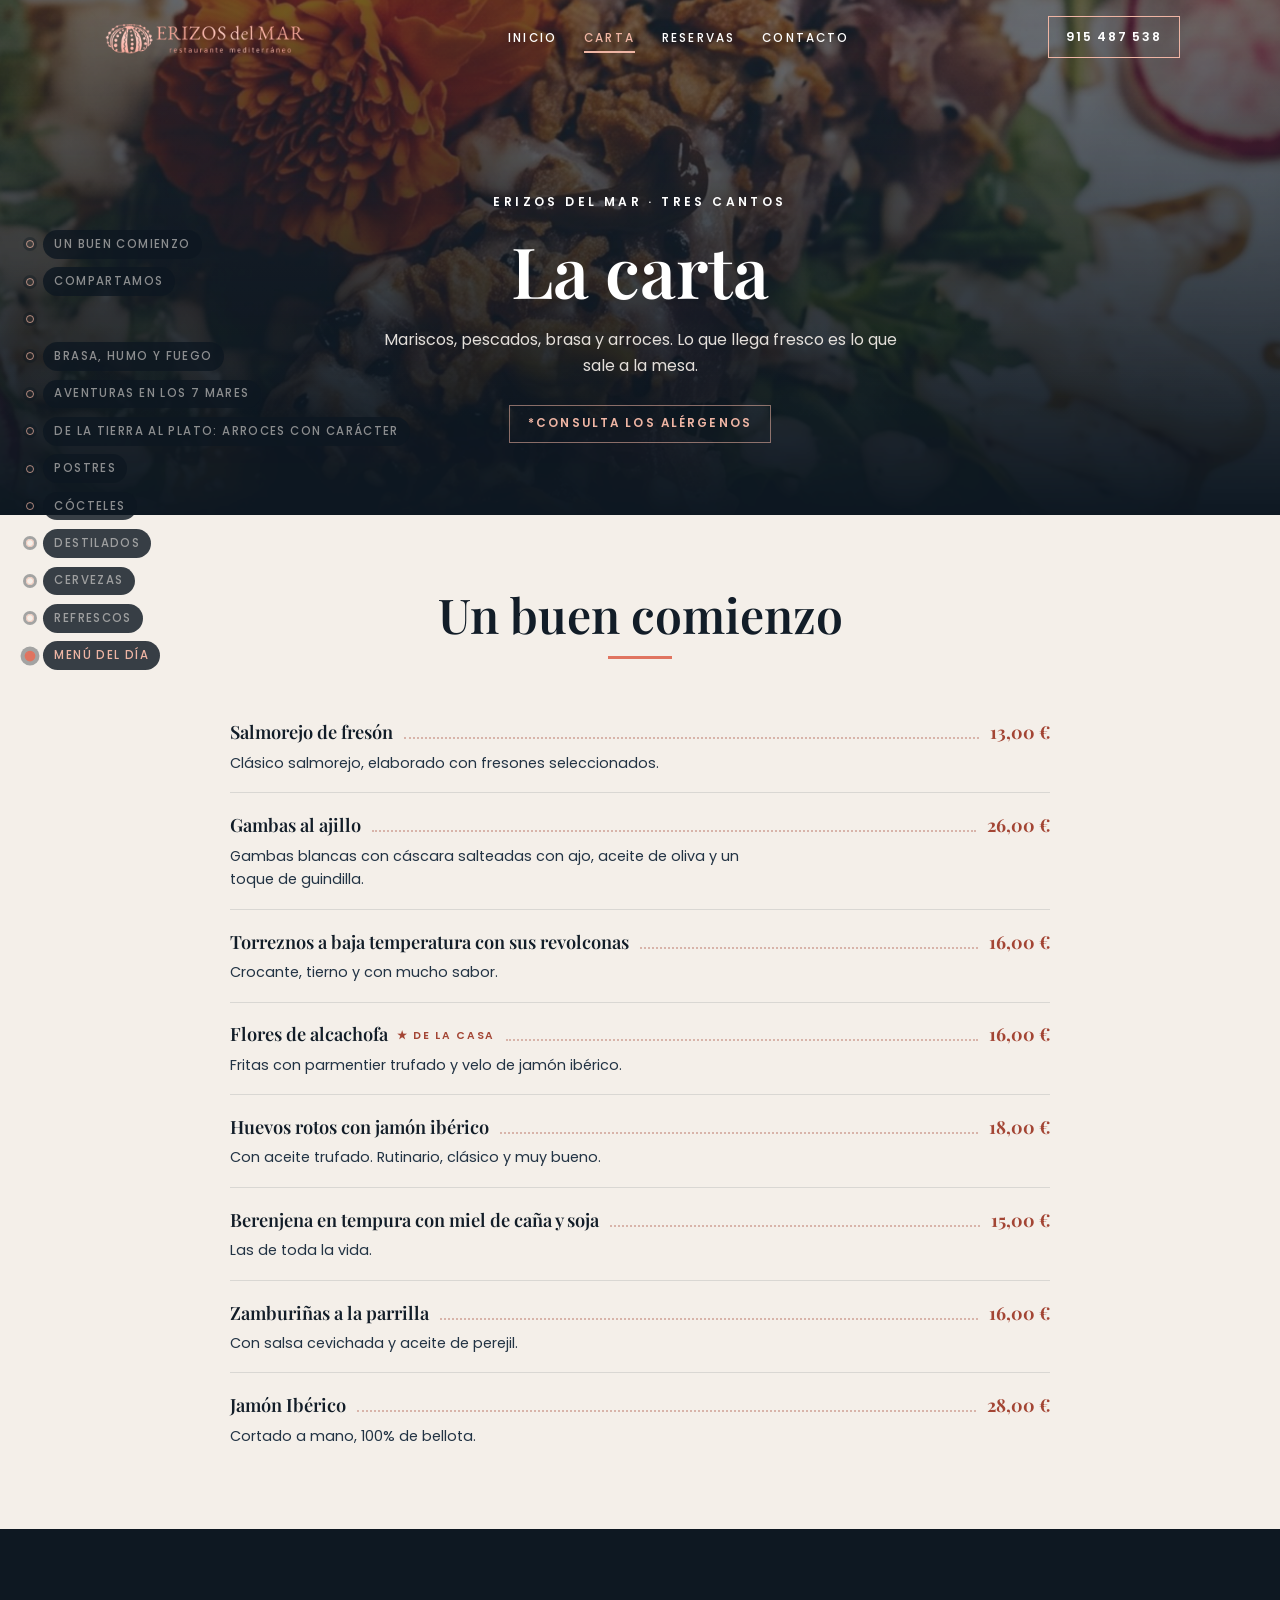
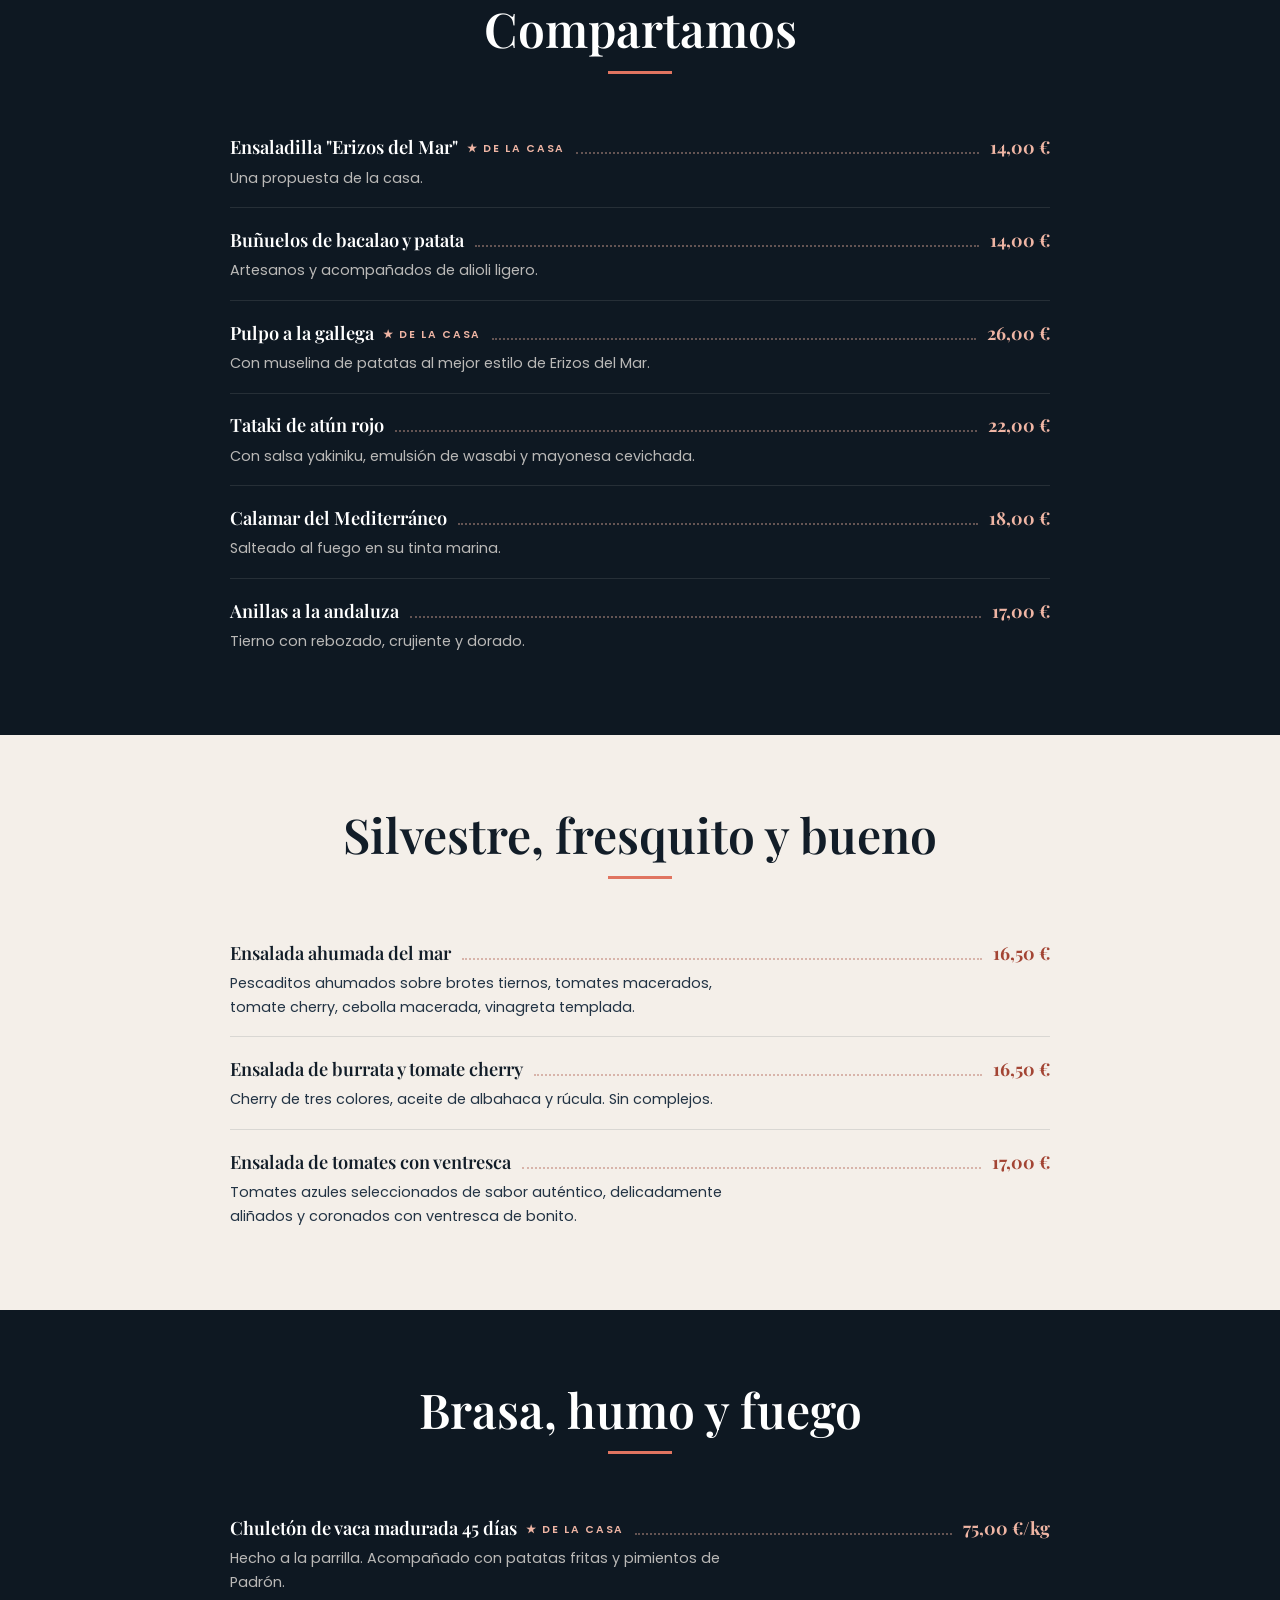
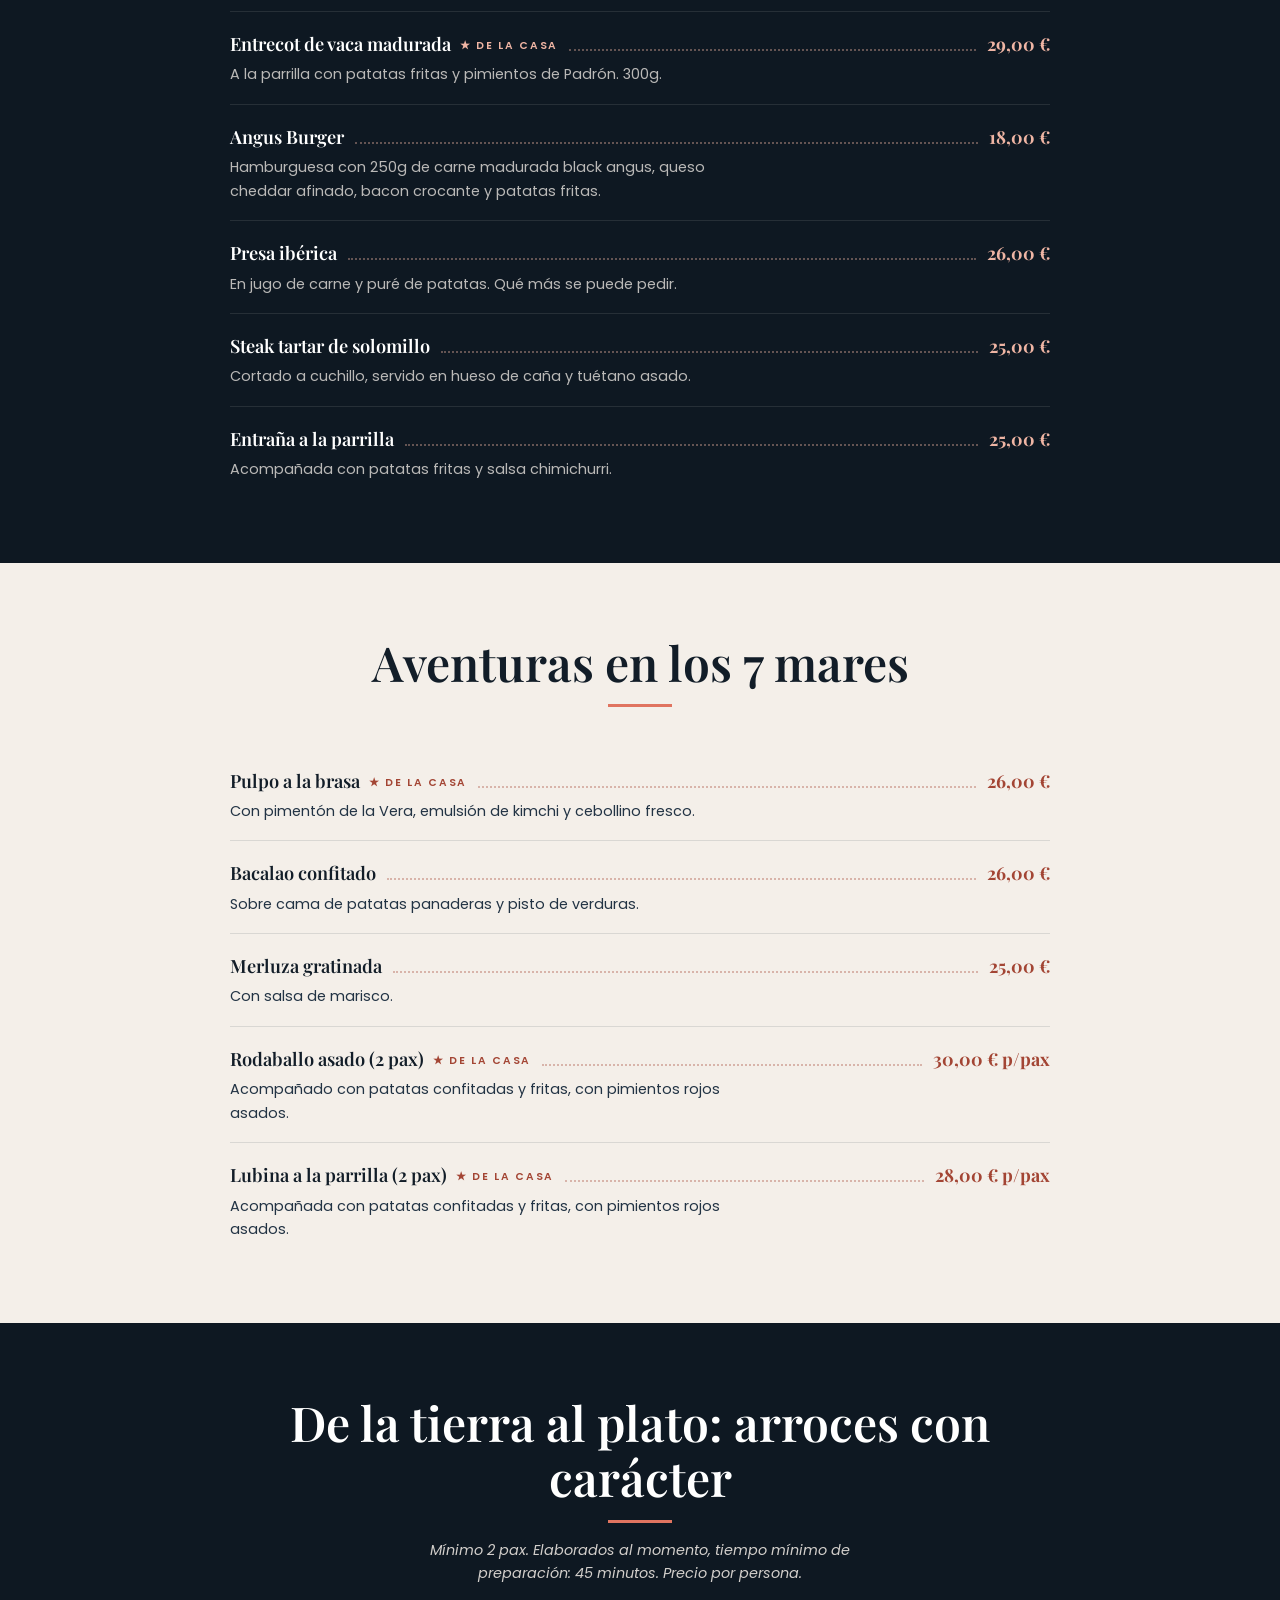
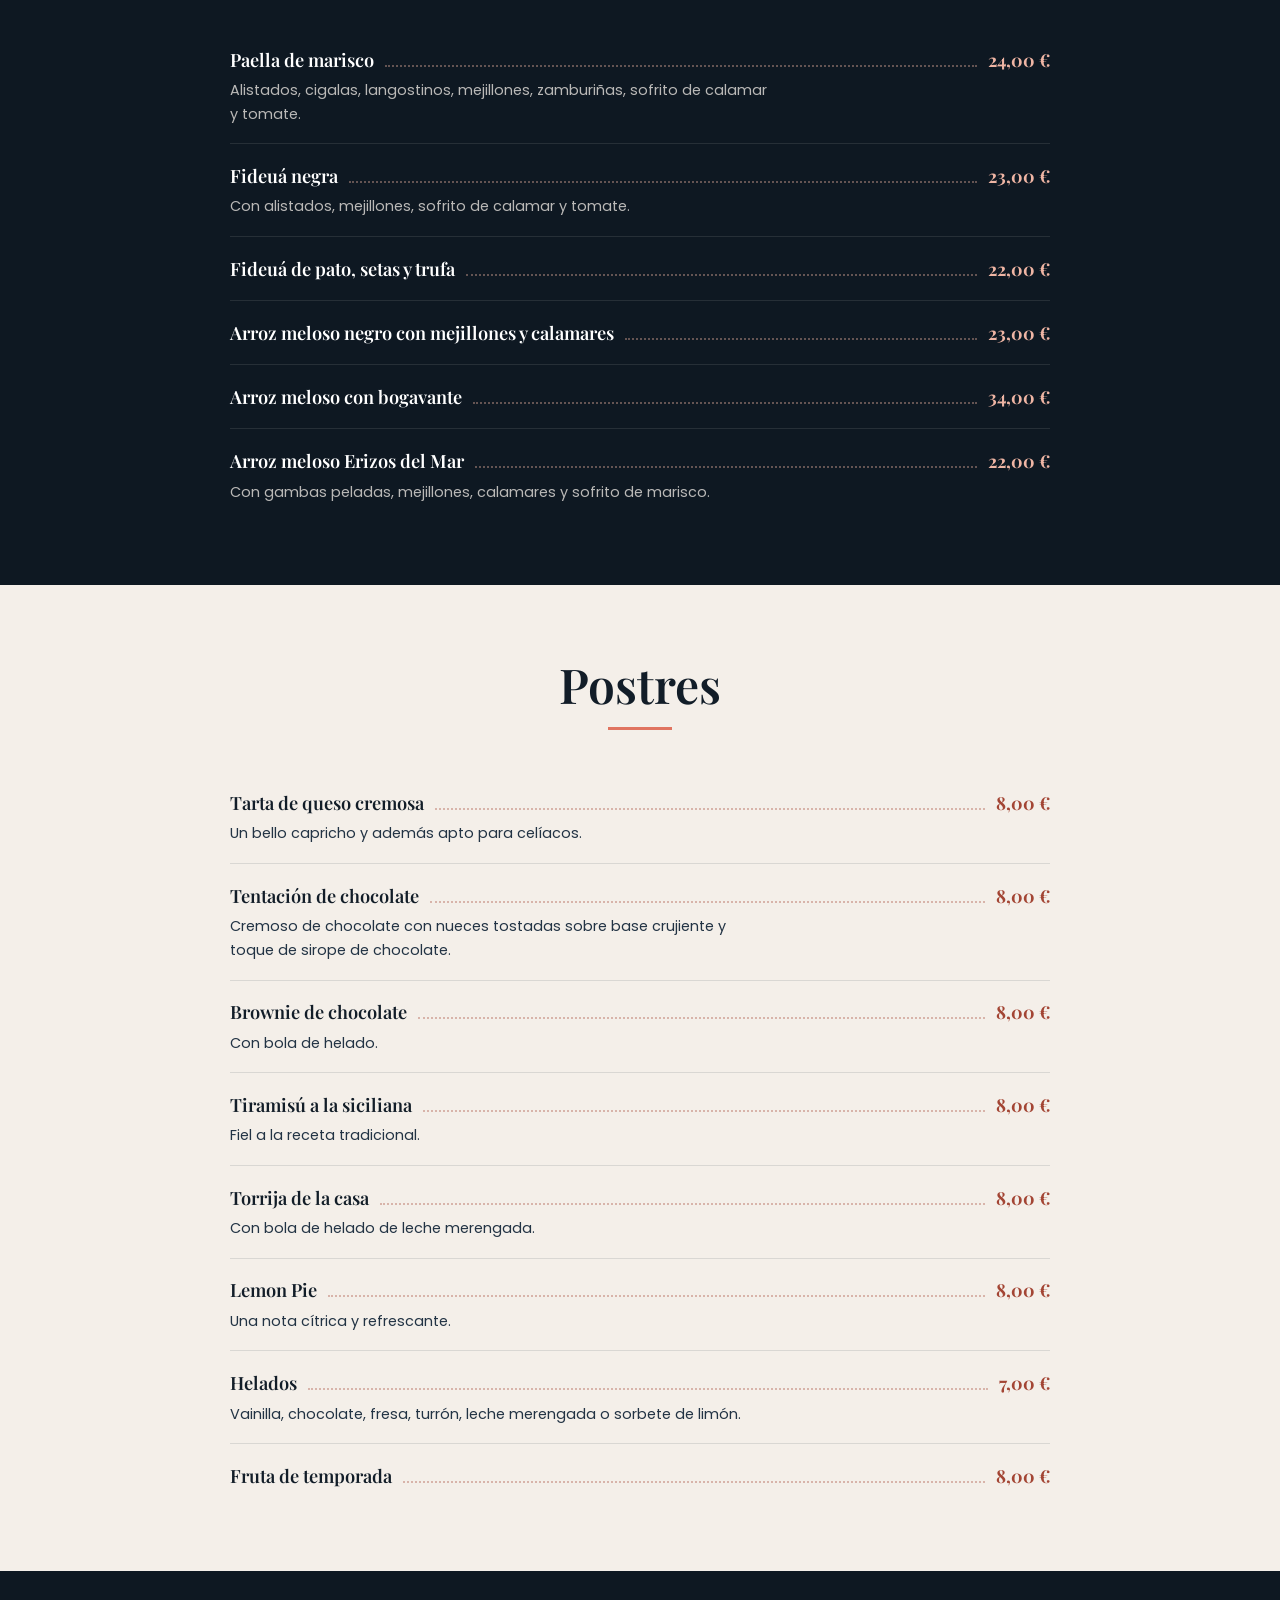
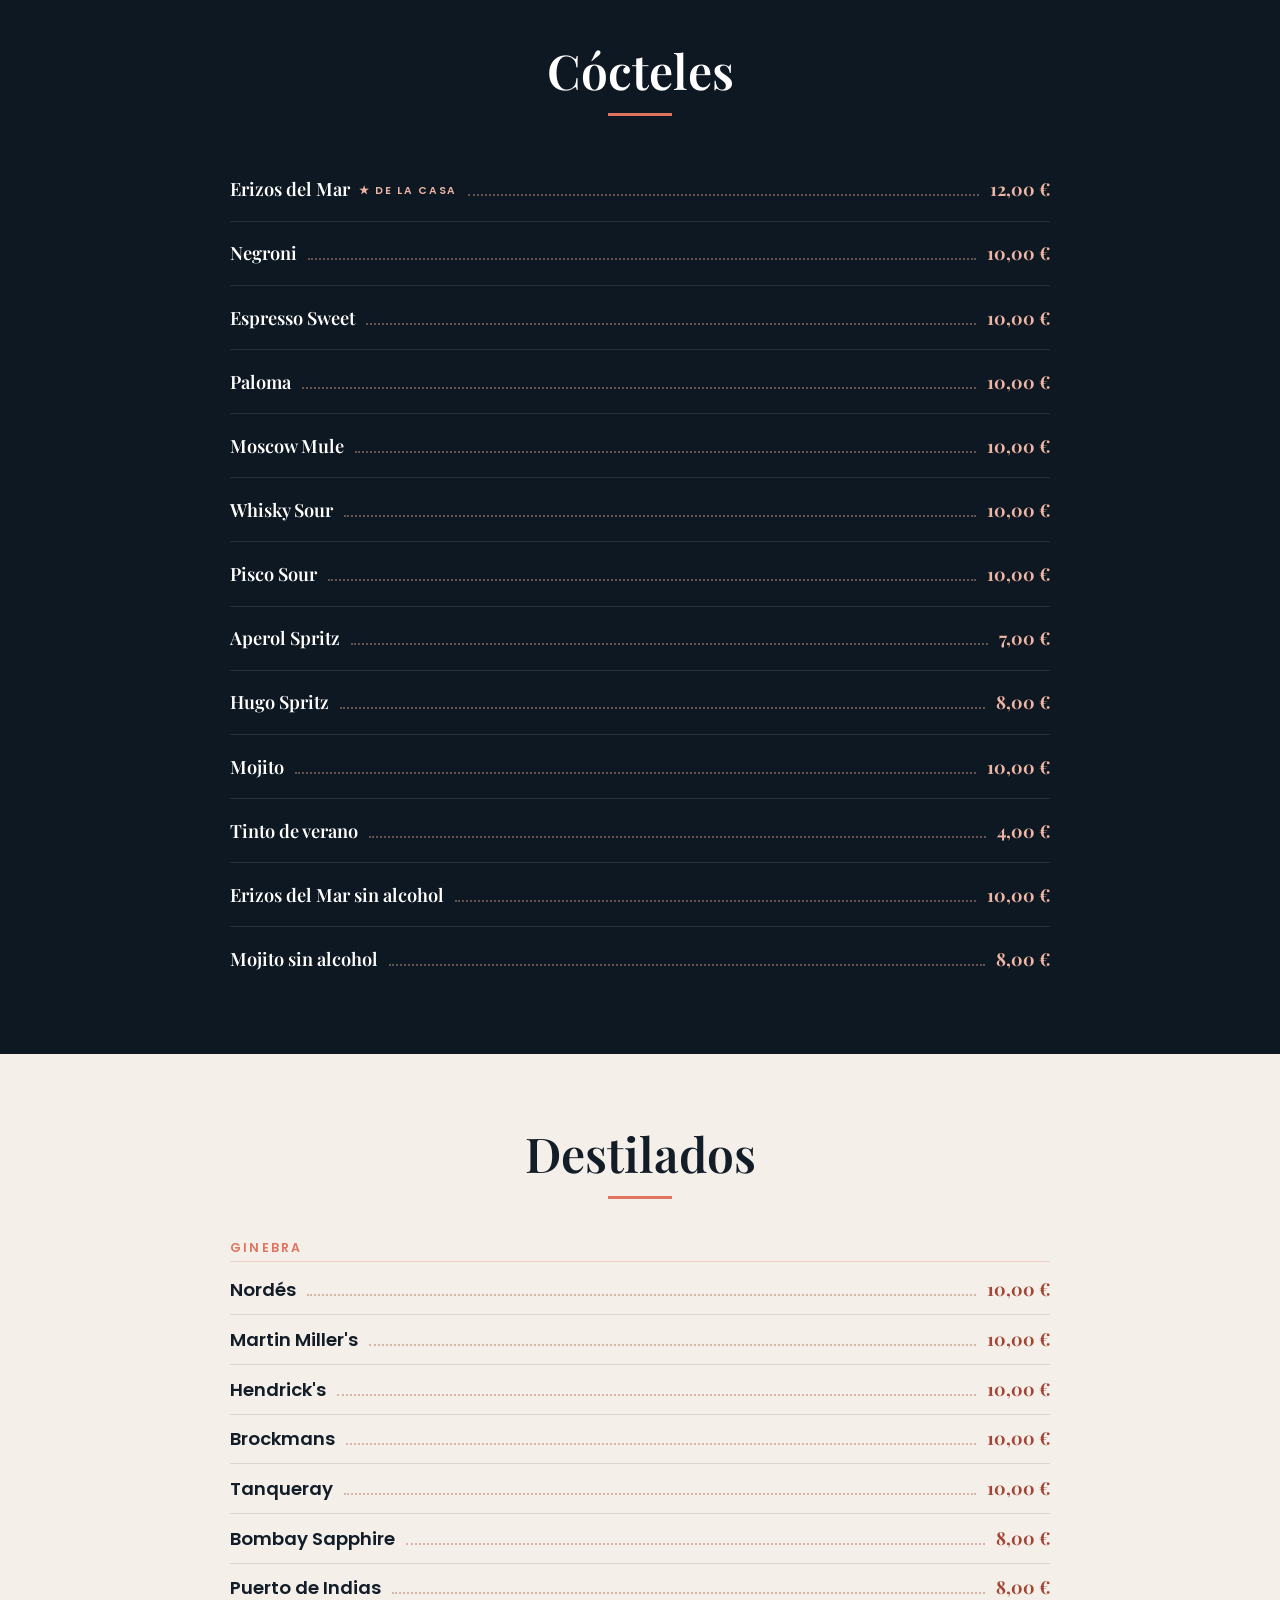
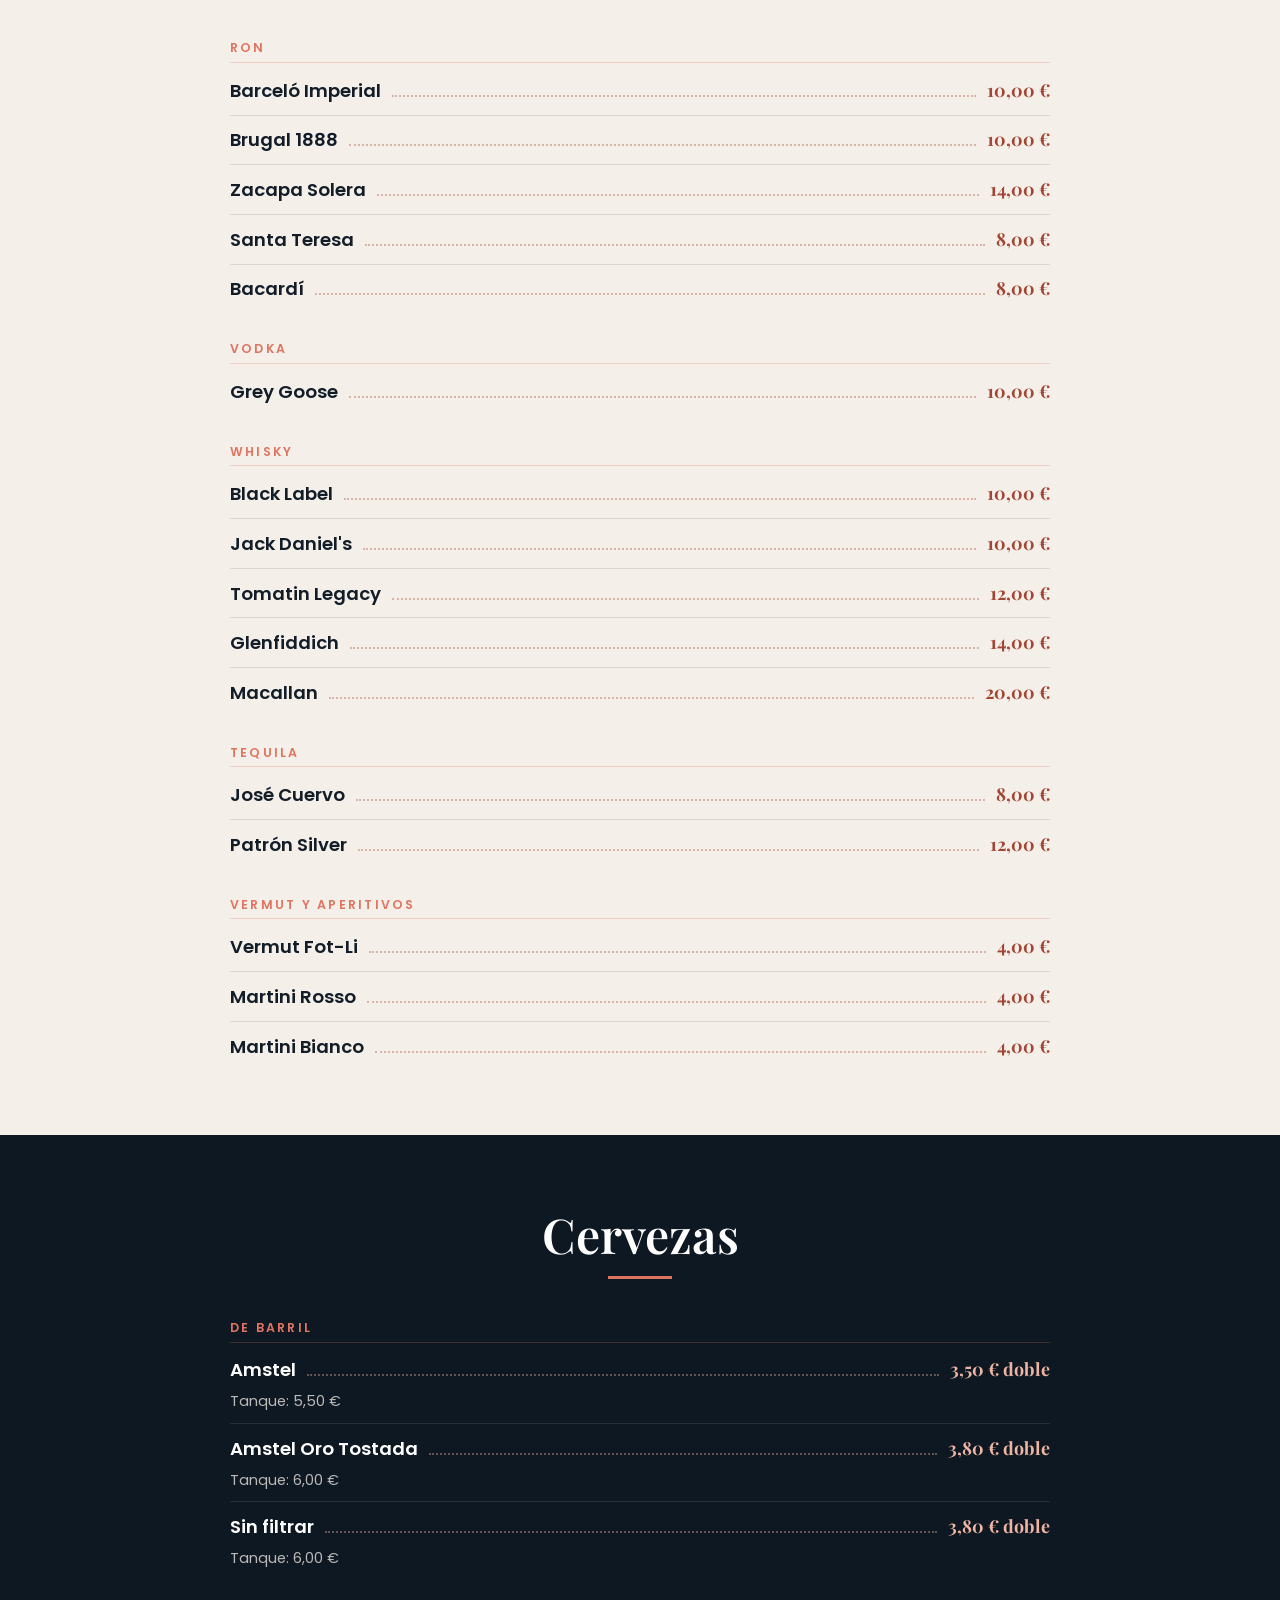
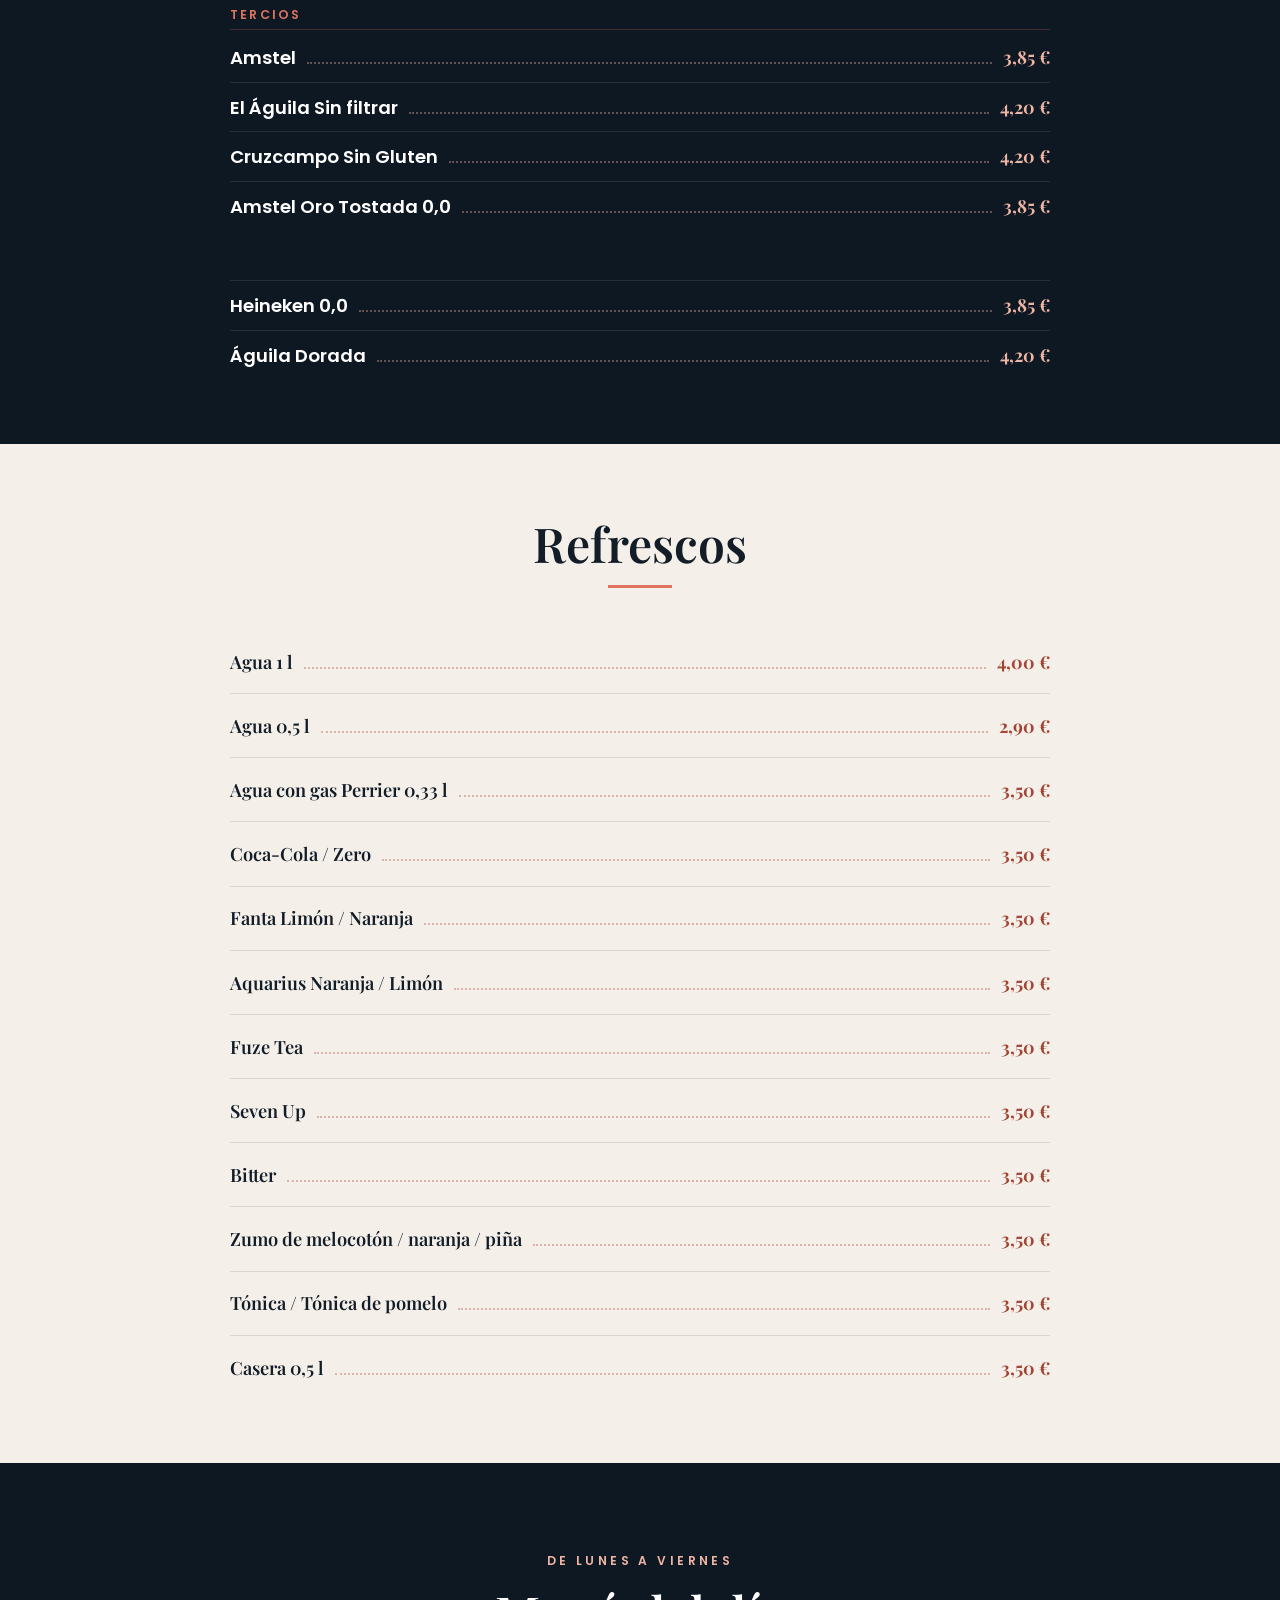
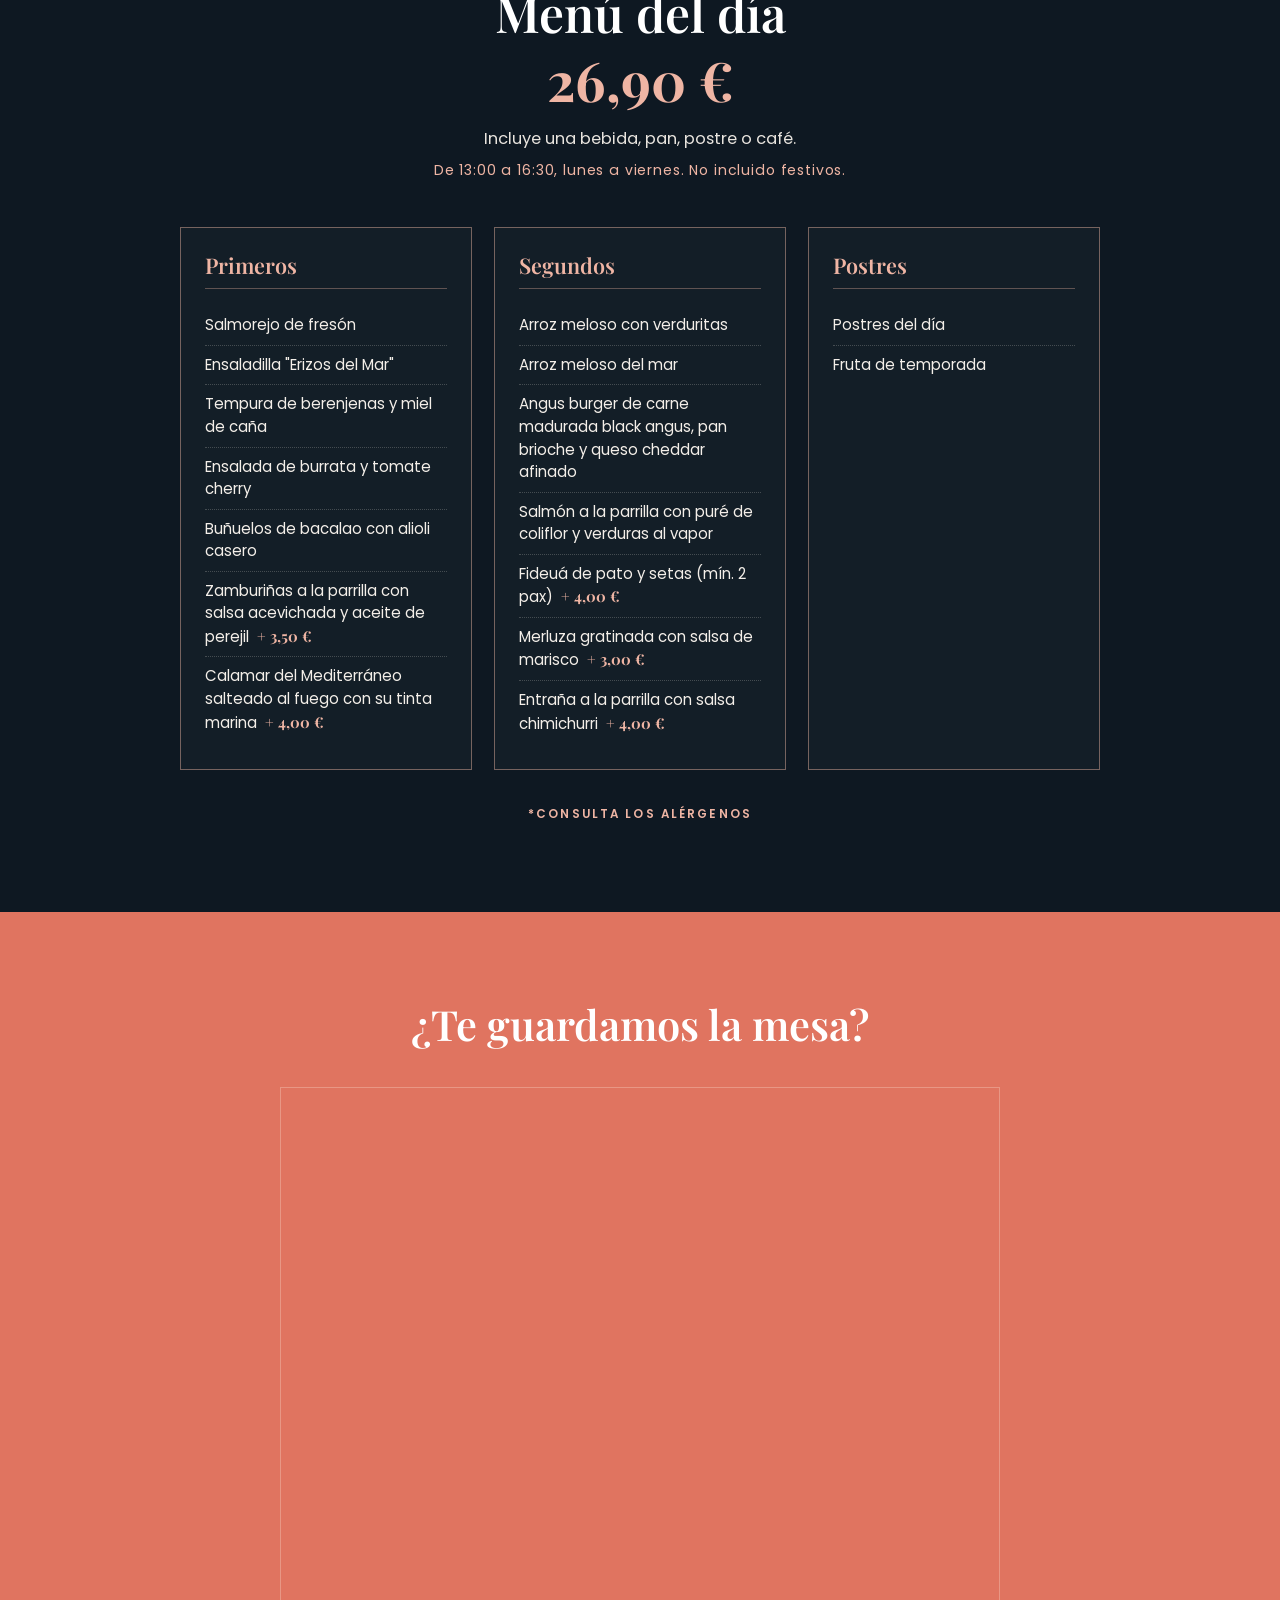
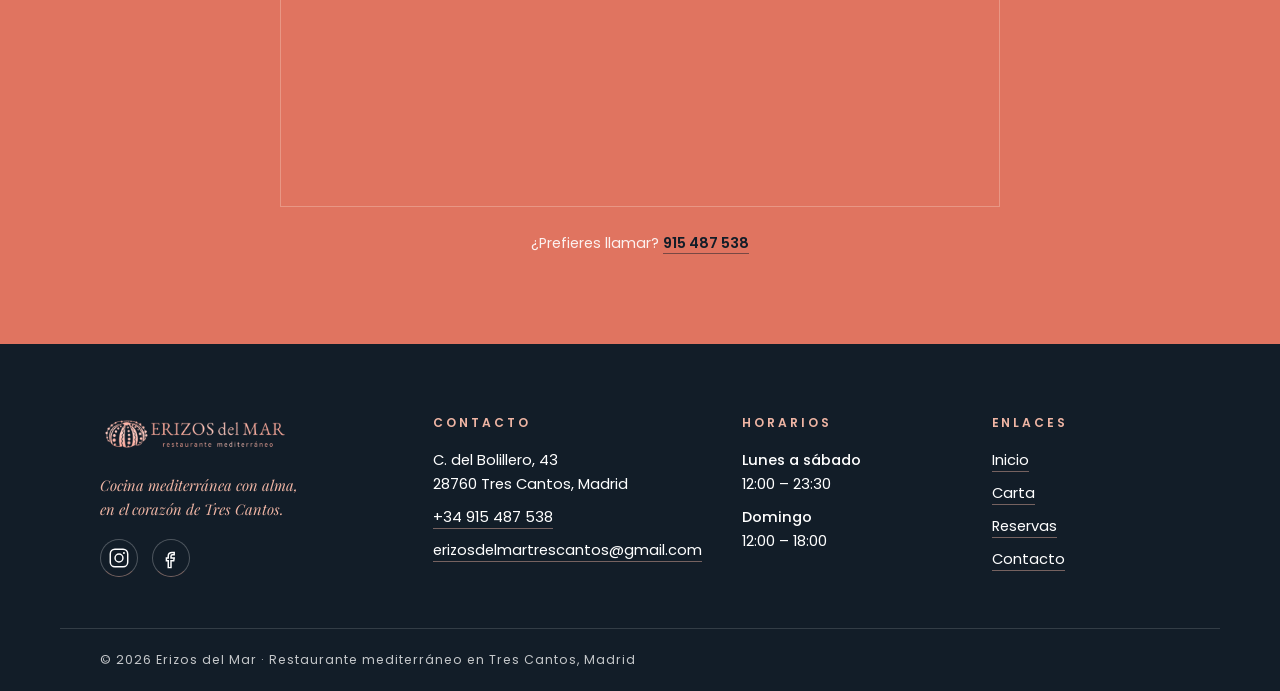
==== commit 0f30ee62: "Vida en la carta: cascada de platos y subrayados que se dibujan" ====
--- a/carta/index.html
+++ b/carta/index.html
@@ -1 +1 @@
-<!DOCTYPE html><html lang="es"><head><meta charset="utf-8"><meta name="viewport" content="width=device-width, initial-scale=1"><title>Carta — Erizos del Mar, restaurante mediterráneo en Tres Cantos</title><meta name="description" content="Carta completa de Erizos del Mar en Tres Cantos: mariscos, pescados, carnes a la brasa, arroces y postres caseros. Menú del día 26,90 € de lunes a viernes."><link rel="icon" type="image/png" href="/img/favicon-erizo.png"><meta property="og:type" content="website"><meta name="twitter:card" content="summary_large_image"><meta property="og:site_name" content="Erizos del Mar"><meta property="og:title" content="Carta — Erizos del Mar, restaurante mediterráneo en Tres Cantos"><meta property="og:description" content="Carta completa de Erizos del Mar en Tres Cantos: mariscos, pescados, carnes a la brasa, arroces y postres caseros. Menú del día 26,90 € de lunes a viernes."><meta property="og:image" content="https://www.erizosdelmar.com/img/platos/tataki-pano.jpg"><meta property="og:locale" content="es_ES"><link rel="preconnect" href="https://fonts.googleapis.com"><link rel="preconnect" href="https://fonts.gstatic.com" crossorigin><link rel="stylesheet" href="https://fonts.googleapis.com/css2?family=Playfair+Display:ital,wght@0,500;0,600;0,700;1,500;1,600&family=Poppins:wght@400;500;600&family=Caveat:wght@500;600&display=swap"><script type="application/ld+json">{"@context":"https://schema.org","@type":"Restaurant","name":"Erizos del Mar","description":"Cocina mediterránea con alma en Tres Cantos, Madrid.","url":"https://www.erizosdelmar.com","image":"https://www.erizosdelmar.com/img/platos/tataki-pano.jpg","telephone":"+34915487538","email":"erizosdelmartrescantos@gmail.com","servesCuisine":["Mediterránea","Mariscos","Pescados","Arroces","Carnes a la brasa"],"priceRange":"€€","acceptsReservations":"True","address":{"@type":"PostalAddress","streetAddress":"C. del Bolillero, 43","postalCode":"28760","addressLocality":"Tres Cantos","addressRegion":"Madrid","addressCountry":"ES"},"openingHoursSpecification":[{"@type":"OpeningHoursSpecification","dayOfWeek":["Monday","Tuesday","Wednesday","Thursday","Friday","Saturday"],"opens":"12:00","closes":"23:30"},{"@type":"OpeningHoursSpecification","dayOfWeek":"Sunday","opens":"12:00","closes":"18:00"}]}</script><script type="application/ld+json">{"@context":"https://schema.org","@type":"Menu","name":"Carta de Erizos del Mar","inLanguage":"es","hasMenuSection":[{"@type":"MenuSection","name":"Un buen comienzo","hasMenuItem":[{"@type":"MenuItem","name":"Salmorejo de fresón","description":"Clásico salmorejo, elaborado con fresones seleccionados.","offers":{"@type":"Offer","price":"13.00","priceCurrency":"EUR"}},{"@type":"MenuItem","name":"Gambas al ajillo","description":"Gambas blancas con cáscara salteadas con ajo, aceite de oliva y un toque de guindilla.","offers":{"@type":"Offer","price":"26.00","priceCurrency":"EUR"}},{"@type":"MenuItem","name":"Torreznos a baja temperatura con sus revolconas","description":"Crocante, tierno y con mucho sabor.","offers":{"@type":"Offer","price":"16.00","priceCurrency":"EUR"}},{"@type":"MenuItem","name":"Flores de alcachofa","description":"Fritas con parmentier trufado y velo de jamón ibérico.","offers":{"@type":"Offer","price":"16.00","priceCurrency":"EUR"}},{"@type":"MenuItem","name":"Huevos rotos con jamón ibérico","description":"Con aceite trufado. Rutinario, clásico y muy bueno.","offers":{"@type":"Offer","price":"18.00","priceCurrency":"EUR"}},{"@type":"MenuItem","name":"Berenjena en tempura con miel de caña y soja","description":"Las de toda la vida.","offers":{"@type":"Offer","price":"15.00","priceCurrency":"EUR"}},{"@type":"MenuItem","name":"Zamburiñas a la parrilla","description":"Con salsa cevichada y aceite de perejil.","offers":{"@type":"Offer","price":"16.00","priceCurrency":"EUR"}},{"@type":"MenuItem","name":"Jamón Ibérico","description":"Cortado a mano, 100% de bellota.","offers":{"@type":"Offer","price":"28.00","priceCurrency":"EUR"}}]},{"@type":"MenuSection","name":"Compartamos","hasMenuItem":[{"@type":"MenuItem","name":"Ensaladilla \"Erizos del Mar\"","description":"Una propuesta de la casa.","offers":{"@type":"Offer","price":"14.00","priceCurrency":"EUR"}},{"@type":"MenuItem","name":"Buñuelos de bacalao y patata","description":"Artesanos y acompañados de alioli ligero.","offers":{"@type":"Offer","price":"14.00","priceCurrency":"EUR"}},{"@type":"MenuItem","name":"Pulpo a la gallega","description":"Con muselina de patatas al mejor estilo de Erizos del Mar.","offers":{"@type":"Offer","price":"26.00","priceCurrency":"EUR"}},{"@type":"MenuItem","name":"Tataki de atún rojo","description":"Con salsa yakiniku, emulsión de wasabi y mayonesa cevichada.","offers":{"@type":"Offer","price":"22.00","priceCurrency":"EUR"}},{"@type":"MenuItem","name":"Calamar del Mediterráneo","description":"Salteado al fuego en su tinta marina.","offers":{"@type":"Offer","price":"18.00","priceCurrency":"EUR"}},{"@type":"MenuItem","name":"Anillas a la andaluza","description":"Tierno con rebozado, crujiente y dorado.","offers":{"@type":"Offer","price":"17.00","priceCurrency":"EUR"}}]},{"@type":"MenuSection","name":"Silvestre, fresquito y bueno","hasMenuItem":[{"@type":"MenuItem","name":"Ensalada ahumada del mar","description":"Pescaditos ahumados sobre brotes tiernos, tomates macerados, tomate cherry, cebolla macerada, vinagreta templada.","offers":{"@type":"Offer","price":"16.50","priceCurrency":"EUR"}},{"@type":"MenuItem","name":"Ensalada de burrata y tomate cherry","description":"Cherry de tres colores, aceite de albahaca y rúcula. Sin complejos.","offers":{"@type":"Offer","price":"16.50","priceCurrency":"EUR"}},{"@type":"MenuItem","name":"Ensalada de tomates con ventresca","description":"Tomates azules seleccionados de sabor auténtico, delicadamente aliñados y coronados con ventresca de bonito.","offers":{"@type":"Offer","price":"17.00","priceCurrency":"EUR"}}]},{"@type":"MenuSection","name":"Brasa, humo y fuego","hasMenuItem":[{"@type":"MenuItem","name":"Chuletón de vaca madurada 45 días","description":"Hecho a la parrilla. Acompañado con patatas fritas y pimientos de Padrón.","offers":{"@type":"Offer","price":"75.00","priceCurrency":"EUR"}},{"@type":"MenuItem","name":"Entrecot de vaca madurada","description":"A la parrilla con patatas fritas y pimientos de Padrón. 300g.","offers":{"@type":"Offer","price":"29.00","priceCurrency":"EUR"}},{"@type":"MenuItem","name":"Angus Burger","description":"Hamburguesa con 250g de carne madurada black angus, queso cheddar afinado, bacon crocante y patatas fritas.","offers":{"@type":"Offer","price":"18.00","priceCurrency":"EUR"}},{"@type":"MenuItem","name":"Presa ibérica","description":"En jugo de carne y puré de patatas. Qué más se puede pedir.","offers":{"@type":"Offer","price":"26.00","priceCurrency":"EUR"}},{"@type":"MenuItem","name":"Steak tartar de solomillo","description":"Cortado a cuchillo, servido en hueso de caña y tuétano asado.","offers":{"@type":"Offer","price":"25.00","priceCurrency":"EUR"}},{"@type":"MenuItem","name":"Entraña a la parrilla","description":"Acompañada con patatas fritas y salsa chimichurri.","offers":{"@type":"Offer","price":"25.00","priceCurrency":"EUR"}}]},{"@type":"MenuSection","name":"Aventuras en los 7 mares","hasMenuItem":[{"@type":"MenuItem","name":"Pulpo a la brasa","description":"Con pimentón de la Vera, emulsión de kimchi y cebollino fresco.","offers":{"@type":"Offer","price":"26.00","priceCurrency":"EUR"}},{"@type":"MenuItem","name":"Bacalao confitado","description":"Sobre cama de patatas panaderas y pisto de verduras.","offers":{"@type":"Offer","price":"26.00","priceCurrency":"EUR"}},{"@type":"MenuItem","name":"Merluza gratinada","description":"Con salsa de marisco.","offers":{"@type":"Offer","price":"25.00","priceCurrency":"EUR"}},{"@type":"MenuItem","name":"Rodaballo asado (2 pax)","description":"Acompañado con patatas confitadas y fritas, con pimientos rojos asados.","offers":{"@type":"Offer","price":"30.00","priceCurrency":"EUR"}},{"@type":"MenuItem","name":"Lubina a la parrilla (2 pax)","description":"Acompañada con patatas confitadas y fritas, con pimientos rojos asados.","offers":{"@type":"Offer","price":"28.00","priceCurrency":"EUR"}}]},{"@type":"MenuSection","name":"De la tierra al plato: arroces con carácter","hasMenuItem":[{"@type":"MenuItem","name":"Paella de marisco","description":"Alistados, cigalas, langostinos, mejillones, zamburiñas, sofrito de calamar y tomate.","offers":{"@type":"Offer","price":"24.00","priceCurrency":"EUR"}},{"@type":"MenuItem","name":"Fideuá negra","description":"Con alistados, mejillones, sofrito de calamar y tomate.","offers":{"@type":"Offer","price":"23.00","priceCurrency":"EUR"}},{"@type":"MenuItem","name":"Fideuá de pato, setas y trufa","offers":{"@type":"Offer","price":"22.00","priceCurrency":"EUR"}},{"@type":"MenuItem","name":"Arroz meloso negro con mejillones y calamares","offers":{"@type":"Offer","price":"23.00","priceCurrency":"EUR"}},{"@type":"MenuItem","name":"Arroz meloso con bogavante","offers":{"@type":"Offer","price":"34.00","priceCurrency":"EUR"}},{"@type":"MenuItem","name":"Arroz meloso Erizos del Mar","description":"Con gambas peladas, mejillones, calamares y sofrito de marisco.","offers":{"@type":"Offer","price":"22.00","priceCurrency":"EUR"}}]},{"@type":"MenuSection","name":"Postres","hasMenuItem":[{"@type":"MenuItem","name":"Tarta de queso cremosa","description":"Un bello capricho y además apto para celíacos.","offers":{"@type":"Offer","price":"8.00","priceCurrency":"EUR"}},{"@type":"MenuItem","name":"Tentación de chocolate","description":"Cremoso de chocolate con nueces tostadas sobre base crujiente y toque de sirope de chocolate.","offers":{"@type":"Offer","price":"8.00","priceCurrency":"EUR"}},{"@type":"MenuItem","name":"Brownie de chocolate","description":"Con bola de helado.","offers":{"@type":"Offer","price":"8.00","priceCurrency":"EUR"}},{"@type":"MenuItem","name":"Tiramisú a la siciliana","description":"Fiel a la receta tradicional.","offers":{"@type":"Offer","price":"8.00","priceCurrency":"EUR"}},{"@type":"MenuItem","name":"Torrija de la casa","description":"Con bola de helado de leche merengada.","offers":{"@type":"Offer","price":"8.00","priceCurrency":"EUR"}},{"@type":"MenuItem","name":"Lemon Pie","description":"Una nota cítrica y refrescante.","offers":{"@type":"Offer","price":"8.00","priceCurrency":"EUR"}},{"@type":"MenuItem","name":"Helados","description":"Vainilla, chocolate, fresa, turrón, leche merengada o sorbete de limón.","offers":{"@type":"Offer","price":"7.00","priceCurrency":"EUR"}},{"@type":"MenuItem","name":"Fruta de temporada","offers":{"@type":"Offer","price":"8.00","priceCurrency":"EUR"}}]},{"@type":"MenuSection","name":"Cócteles","hasMenuItem":[{"@type":"MenuItem","name":"Erizos del Mar","offers":{"@type":"Offer","price":"12.00","priceCurrency":"EUR"}},{"@type":"MenuItem","name":"Negroni","offers":{"@type":"Offer","price":"10.00","priceCurrency":"EUR"}},{"@type":"MenuItem","name":"Espresso Sweet","offers":{"@type":"Offer","price":"10.00","priceCurrency":"EUR"}},{"@type":"MenuItem","name":"Paloma","offers":{"@type":"Offer","price":"10.00","priceCurrency":"EUR"}},{"@type":"MenuItem","name":"Moscow Mule","offers":{"@type":"Offer","price":"10.00","priceCurrency":"EUR"}},{"@type":"MenuItem","name":"Whisky Sour","offers":{"@type":"Offer","price":"10.00","priceCurrency":"EUR"}},{"@type":"MenuItem","name":"Pisco Sour","offers":{"@type":"Offer","price":"10.00","priceCurrency":"EUR"}},{"@type":"MenuItem","name":"Aperol Spritz","offers":{"@type":"Offer","price":"7.00","priceCurrency":"EUR"}},{"@type":"MenuItem","name":"Hugo Spritz","offers":{"@type":"Offer","price":"8.00","priceCurrency":"EUR"}},{"@type":"MenuItem","name":"Mojito","offers":{"@type":"Offer","price":"10.00","priceCurrency":"EUR"}},{"@type":"MenuItem","name":"Tinto de verano","offers":{"@type":"Offer","price":"4.00","priceCurrency":"EUR"}},{"@type":"MenuItem","name":"Erizos del Mar sin alcohol","offers":{"@type":"Offer","price":"10.00","priceCurrency":"EUR"}},{"@type":"MenuItem","name":"Mojito sin alcohol","offers":{"@type":"Offer","price":"8.00","priceCurrency":"EUR"}}]},{"@type":"MenuSection","name":"Destilados","hasMenuItem":[{"@type":"MenuItem","name":"Nordés","offers":{"@type":"Offer","price":"10.00","priceCurrency":"EUR"}},{"@type":"MenuItem","name":"Martin Miller's","offers":{"@type":"Offer","price":"10.00","priceCurrency":"EUR"}},{"@type":"MenuItem","name":"Hendrick's","offers":{"@type":"Offer","price":"10.00","priceCurrency":"EUR"}},{"@type":"MenuItem","name":"Brockmans","offers":{"@type":"Offer","price":"10.00","priceCurrency":"EUR"}},{"@type":"MenuItem","name":"Tanqueray","offers":{"@type":"Offer","price":"10.00","priceCurrency":"EUR"}},{"@type":"MenuItem","name":"Bombay Sapphire","offers":{"@type":"Offer","price":"8.00","priceCurrency":"EUR"}},{"@type":"MenuItem","name":"Puerto de Indias","offers":{"@type":"Offer","price":"8.00","priceCurrency":"EUR"}},{"@type":"MenuItem","name":"Barceló Imperial","offers":{"@type":"Offer","price":"10.00","priceCurrency":"EUR"}},{"@type":"MenuItem","name":"Brugal 1888","offers":{"@type":"Offer","price":"10.00","priceCurrency":"EUR"}},{"@type":"MenuItem","name":"Zacapa Solera","offers":{"@type":"Offer","price":"14.00","priceCurrency":"EUR"}},{"@type":"MenuItem","name":"Santa Teresa","offers":{"@type":"Offer","price":"8.00","priceCurrency":"EUR"}},{"@type":"MenuItem","name":"Bacardí","offers":{"@type":"Offer","price":"8.00","priceCurrency":"EUR"}},{"@type":"MenuItem","name":"Grey Goose","offers":{"@type":"Offer","price":"10.00","priceCurrency":"EUR"}},{"@type":"MenuItem","name":"Black Label","offers":{"@type":"Offer","price":"10.00","priceCurrency":"EUR"}},{"@type":"MenuItem","name":"Jack Daniel's","offers":{"@type":"Offer","price":"10.00","priceCurrency":"EUR"}},{"@type":"MenuItem","name":"Tomatin Legacy","offers":{"@type":"Offer","price":"12.00","priceCurrency":"EUR"}},{"@type":"MenuItem","name":"Glenfiddich","offers":{"@type":"Offer","price":"14.00","priceCurrency":"EUR"}},{"@type":"MenuItem","name":"Macallan","offers":{"@type":"Offer","price":"20.00","priceCurrency":"EUR"}},{"@type":"MenuItem","name":"José Cuervo","offers":{"@type":"Offer","price":"8.00","priceCurrency":"EUR"}},{"@type":"MenuItem","name":"Patrón Silver","offers":{"@type":"Offer","price":"12.00","priceCurrency":"EUR"}},{"@type":"MenuItem","name":"Vermut Fot-Li","offers":{"@type":"Offer","price":"4.00","priceCurrency":"EUR"}},{"@type":"MenuItem","name":"Martini Rosso","offers":{"@type":"Offer","price":"4.00","priceCurrency":"EUR"}},{"@type":"MenuItem","name":"Martini Bianco","offers":{"@type":"Offer","price":"4.00","priceCurrency":"EUR"}}]},{"@type":"MenuSection","name":"Cervezas","hasMenuItem":[{"@type":"MenuItem","name":"Amstel","description":"Tanque: 5,50 €","offers":{"@type":"Offer","price":"3.50","priceCurrency":"EUR"}},{"@type":"MenuItem","name":"Amstel Oro Tostada","description":"Tanque: 6,00 €","offers":{"@type":"Offer","price":"3.80","priceCurrency":"EUR"}},{"@type":"MenuItem","name":"Sin filtrar","description":"Tanque: 6,00 €","offers":{"@type":"Offer","price":"3.80","priceCurrency":"EUR"}},{"@type":"MenuItem","name":"Amstel","offers":{"@type":"Offer","price":"3.85","priceCurrency":"EUR"}},{"@type":"MenuItem","name":"El Águila Sin filtrar","offers":{"@type":"Offer","price":"4.20","priceCurrency":"EUR"}},{"@type":"MenuItem","name":"Cruzcampo Sin Gluten","offers":{"@type":"Offer","price":"4.20","priceCurrency":"EUR"}},{"@type":"MenuItem","name":"Amstel Oro Tostada 0,0","offers":{"@type":"Offer","price":"3.85","priceCurrency":"EUR"}},{"@type":"MenuItem","name":"Heineken","offers":{"@type":"Offer","price":"3.85","priceCurrency":"EUR"}},{"@type":"MenuItem","name":"Heineken 0,0","offers":{"@type":"Offer","price":"3.85","priceCurrency":"EUR"}},{"@type":"MenuItem","name":"Águila Dorada","offers":{"@type":"Offer","price":"4.20","priceCurrency":"EUR"}}]},{"@type":"MenuSection","name":"Refrescos","hasMenuItem":[{"@type":"MenuItem","name":"Agua 1 l","offers":{"@type":"Offer","price":"4.00","priceCurrency":"EUR"}},{"@type":"MenuItem","name":"Agua 0,5 l","offers":{"@type":"Offer","price":"2.90","priceCurrency":"EUR"}},{"@type":"MenuItem","name":"Agua con gas Perrier 0,33 l","offers":{"@type":"Offer","price":"3.50","priceCurrency":"EUR"}},{"@type":"MenuItem","name":"Coca-Cola / Zero","offers":{"@type":"Offer","price":"3.50","priceCurrency":"EUR"}},{"@type":"MenuItem","name":"Fanta Limón / Naranja","offers":{"@type":"Offer","price":"3.50","priceCurrency":"EUR"}},{"@type":"MenuItem","name":"Aquarius Naranja / Limón","offers":{"@type":"Offer","price":"3.50","priceCurrency":"EUR"}},{"@type":"MenuItem","name":"Fuze Tea","offers":{"@type":"Offer","price":"3.50","priceCurrency":"EUR"}},{"@type":"MenuItem","name":"Seven Up","offers":{"@type":"Offer","price":"3.50","priceCurrency":"EUR"}},{"@type":"MenuItem","name":"Bitter","offers":{"@type":"Offer","price":"3.50","priceCurrency":"EUR"}},{"@type":"MenuItem","name":"Zumo de melocotón / naranja / piña","offers":{"@type":"Offer","price":"3.50","priceCurrency":"EUR"}},{"@type":"MenuItem","name":"Tónica / Tónica de pomelo","offers":{"@type":"Offer","price":"3.50","priceCurrency":"EUR"}},{"@type":"MenuItem","name":"Casera 0,5 l","offers":{"@type":"Offer","price":"3.50","priceCurrency":"EUR"}}]},{"@type":"MenuSection","name":"Menú del día","description":"Incluye una bebida, pan, postre o café. De 13:00 a 16:30, lunes a viernes. No incluido festivos.","offers":{"@type":"Offer","price":"26.90","priceCurrency":"EUR"}}]}</script><link rel="stylesheet" href="/_astro/WidgetReservas.DtEIxXfW.css"><link rel="stylesheet" href="/_astro/carta.BTDlGPG3.css"></head><body><a class="salto-contenido" href="#contenido">Saltar al contenido</a><header class="cabecera" data-cabecera data-astro-cid-24uzi5m7><div class="contenedor cabecera-int" data-astro-cid-24uzi5m7><a class="marca" href="/" data-astro-cid-24uzi5m7><img src="/img/erizodelmar.png" alt="Erizos del Mar — restaurante mediterráneo" width="220" height="63" data-astro-cid-24uzi5m7></a><nav aria-label="Navegación principal" data-astro-cid-24uzi5m7><ul data-astro-cid-24uzi5m7><li data-astro-cid-24uzi5m7><a href="/" data-astro-cid-24uzi5m7>Inicio</a></li><li data-astro-cid-24uzi5m7><a href="/carta" aria-current="page" data-astro-cid-24uzi5m7>Carta</a></li><li data-astro-cid-24uzi5m7><a href="/#reservas" data-astro-cid-24uzi5m7>Reservas</a></li><li data-astro-cid-24uzi5m7><a href="/#contacto" data-astro-cid-24uzi5m7>Contacto</a></li></ul></nav><a class="btn-tel" href="tel:+34915487538" data-astro-cid-24uzi5m7>915 487 538</a></div></header><script type="module">var e=document.querySelector(`[data-cabecera]`);if(e){let t=()=>document.documentElement.style.setProperty(`--altura-cabecera`,`${e.offsetHeight}px`);if(t(),window.addEventListener(`resize`,t,{passive:!0}),!e.classList.contains(`solida`)){let t=()=>{e.classList.toggle(`con-fondo`,window.scrollY>40)};t(),window.addEventListener(`scroll`,t,{passive:!0})}}</script><main id="contenido"><div class="carta-fondo" data-astro-cid-yhhbm4vk><!-- CABECERA con imagen fundida --><section class="carta-hero" data-astro-cid-yhhbm4vk><div class="carta-hero-img" aria-hidden="true" data-parallax="0.18" data-astro-cid-yhhbm4vk></div><div class="contenedor carta-hero-int" data-astro-cid-yhhbm4vk><p class="carta-etiqueta" data-astro-cid-yhhbm4vk>Erizos del Mar · Tres Cantos</p><h1 data-astro-cid-yhhbm4vk>La carta</h1><p class="carta-intro" data-astro-cid-yhhbm4vk>Mariscos, pescados, brasa y arroces. Lo que llega fresco es lo que sale a la mesa.</p><p class="alergenos" data-astro-cid-yhhbm4vk>*CONSULTA LOS ALÉRGENOS</p></div></section><!-- SUBMENÚ VERTICAL (escritorio) --><nav class="carta-guia" aria-label="Secciones de la carta" data-astro-cid-yhhbm4vk><ul data-astro-cid-yhhbm4vk><li data-astro-cid-yhhbm4vk><a href="#un-buen-comienzo" data-guia="un-buen-comienzo" data-astro-cid-yhhbm4vk><span class="guia-punto" aria-hidden="true" data-astro-cid-yhhbm4vk></span><span class="guia-texto" data-astro-cid-yhhbm4vk>Un buen comienzo</span></a></li><li data-astro-cid-yhhbm4vk><a href="#compartamos" data-guia="compartamos" data-astro-cid-yhhbm4vk><span class="guia-punto" aria-hidden="true" data-astro-cid-yhhbm4vk></span><span class="guia-texto" data-astro-cid-yhhbm4vk>Compartamos</span></a></li><li data-astro-cid-yhhbm4vk><a href="#ensaladas" data-guia="ensaladas" data-astro-cid-yhhbm4vk><span class="guia-punto" aria-hidden="true" data-astro-cid-yhhbm4vk></span><span class="guia-texto" data-astro-cid-yhhbm4vk>Silvestre, fresquito y bueno</span></a></li><li data-astro-cid-yhhbm4vk><a href="#brasa" data-guia="brasa" data-astro-cid-yhhbm4vk><span class="guia-punto" aria-hidden="true" data-astro-cid-yhhbm4vk></span><span class="guia-texto" data-astro-cid-yhhbm4vk>Brasa, humo y fuego</span></a></li><li data-astro-cid-yhhbm4vk><a href="#pescados" data-guia="pescados" data-astro-cid-yhhbm4vk><span class="guia-punto" aria-hidden="true" data-astro-cid-yhhbm4vk></span><span class="guia-texto" data-astro-cid-yhhbm4vk>Aventuras en los 7 mares</span></a></li><li data-astro-cid-yhhbm4vk><a href="#arroces" data-guia="arroces" data-astro-cid-yhhbm4vk><span class="guia-punto" aria-hidden="true" data-astro-cid-yhhbm4vk></span><span class="guia-texto" data-astro-cid-yhhbm4vk>De la tierra al plato: arroces con carácter</span></a></li><li data-astro-cid-yhhbm4vk><a href="#postres" data-guia="postres" data-astro-cid-yhhbm4vk><span class="guia-punto" aria-hidden="true" data-astro-cid-yhhbm4vk></span><span class="guia-texto" data-astro-cid-yhhbm4vk>Postres</span></a></li><li data-astro-cid-yhhbm4vk><a href="#cocteles" data-guia="cocteles" data-astro-cid-yhhbm4vk><span class="guia-punto" aria-hidden="true" data-astro-cid-yhhbm4vk></span><span class="guia-texto" data-astro-cid-yhhbm4vk>Cócteles</span></a></li><li data-astro-cid-yhhbm4vk><a href="#destilados" data-guia="destilados" data-astro-cid-yhhbm4vk><span class="guia-punto" aria-hidden="true" data-astro-cid-yhhbm4vk></span><span class="guia-texto" data-astro-cid-yhhbm4vk>Destilados</span></a></li><li data-astro-cid-yhhbm4vk><a href="#cervezas" data-guia="cervezas" data-astro-cid-yhhbm4vk><span class="guia-punto" aria-hidden="true" data-astro-cid-yhhbm4vk></span><span class="guia-texto" data-astro-cid-yhhbm4vk>Cervezas</span></a></li><li data-astro-cid-yhhbm4vk><a href="#refrescos" data-guia="refrescos" data-astro-cid-yhhbm4vk><span class="guia-punto" aria-hidden="true" data-astro-cid-yhhbm4vk></span><span class="guia-texto" data-astro-cid-yhhbm4vk>Refrescos</span></a></li><li data-astro-cid-yhhbm4vk><a href="#menu-del-dia" data-guia="menu-del-dia" class="enlace-menu" data-astro-cid-yhhbm4vk><span class="guia-punto" aria-hidden="true" data-astro-cid-yhhbm4vk></span><span class="guia-texto" data-astro-cid-yhhbm4vk>Menú del día</span></a></li></ul></nav><!-- ÍNDICE FLOTANTE (móvil / tablet): botón + panel a pantalla completa --><button class="fab-indice" type="button" aria-haspopup="dialog" aria-expanded="false" aria-controls="panel-indice" data-fab data-astro-cid-yhhbm4vk><svg viewBox="0 0 24 24" fill="none" stroke="currentColor" stroke-width="2" stroke-linecap="round" aria-hidden="true" data-astro-cid-yhhbm4vk><path d="M4 6h16M4 12h16M4 18h10" data-astro-cid-yhhbm4vk></path></svg><span class="fab-texto" data-astro-cid-yhhbm4vk>Secciones</span></button><div class="panel-indice" id="panel-indice" role="dialog" aria-label="Índice de la carta" hidden data-panel data-astro-cid-yhhbm4vk><button class="panel-cerrar" type="button" aria-label="Cerrar índice" data-cerrar data-astro-cid-yhhbm4vk>×</button><nav aria-label="Secciones de la carta" data-astro-cid-yhhbm4vk><ul data-astro-cid-yhhbm4vk><li style="--orden: 0" data-astro-cid-yhhbm4vk><a href="#un-buen-comienzo" data-enlace-panel data-astro-cid-yhhbm4vk><span class="panel-num" data-astro-cid-yhhbm4vk>01</span>Un buen comienzo</a></li><li style="--orden: 1" data-astro-cid-yhhbm4vk><a href="#compartamos" data-enlace-panel data-astro-cid-yhhbm4vk><span class="panel-num" data-astro-cid-yhhbm4vk>02</span>Compartamos</a></li><li style="--orden: 2" data-astro-cid-yhhbm4vk><a href="#ensaladas" data-enlace-panel data-astro-cid-yhhbm4vk><span class="panel-num" data-astro-cid-yhhbm4vk>03</span>Silvestre, fresquito y bueno</a></li><li style="--orden: 3" data-astro-cid-yhhbm4vk><a href="#brasa" data-enlace-panel data-astro-cid-yhhbm4vk><span class="panel-num" data-astro-cid-yhhbm4vk>04</span>Brasa, humo y fuego</a></li><li style="--orden: 4" data-astro-cid-yhhbm4vk><a href="#pescados" data-enlace-panel data-astro-cid-yhhbm4vk><span class="panel-num" data-astro-cid-yhhbm4vk>05</span>Aventuras en los 7 mares</a></li><li style="--orden: 5" data-astro-cid-yhhbm4vk><a href="#arroces" data-enlace-panel data-astro-cid-yhhbm4vk><span class="panel-num" data-astro-cid-yhhbm4vk>06</span>De la tierra al plato: arroces con carácter</a></li><li style="--orden: 6" data-astro-cid-yhhbm4vk><a href="#postres" data-enlace-panel data-astro-cid-yhhbm4vk><span class="panel-num" data-astro-cid-yhhbm4vk>07</span>Postres</a></li><li style="--orden: 7" data-astro-cid-yhhbm4vk><a href="#cocteles" data-enlace-panel data-astro-cid-yhhbm4vk><span class="panel-num" data-astro-cid-yhhbm4vk>08</span>Cócteles</a></li><li style="--orden: 8" data-astro-cid-yhhbm4vk><a href="#destilados" data-enlace-panel data-astro-cid-yhhbm4vk><span class="panel-num" data-astro-cid-yhhbm4vk>09</span>Destilados</a></li><li style="--orden: 9" data-astro-cid-yhhbm4vk><a href="#cervezas" data-enlace-panel data-astro-cid-yhhbm4vk><span class="panel-num" data-astro-cid-yhhbm4vk>10</span>Cervezas</a></li><li style="--orden: 10" data-astro-cid-yhhbm4vk><a href="#refrescos" data-enlace-panel data-astro-cid-yhhbm4vk><span class="panel-num" data-astro-cid-yhhbm4vk>11</span>Refrescos</a></li><li style="--orden: 11" data-astro-cid-yhhbm4vk><a href="#menu-del-dia" class="panel-menu" data-enlace-panel data-astro-cid-yhhbm4vk><span class="panel-num" data-astro-cid-yhhbm4vk>★</span>Menú del día · 26,90 €</a></li></ul></nav></div><!-- SECCIONES --><section id="un-buen-comienzo" class="seccion seccion-clara" aria-labelledby="t-un-buen-comienzo" data-seccion="un-buen-comienzo" data-astro-cid-yhhbm4vk><div class="contenedor seccion-int" data-astro-cid-yhhbm4vk><header class="seccion-cabeza" data-reveal data-astro-cid-yhhbm4vk><h2 id="t-un-buen-comienzo" data-astro-cid-yhhbm4vk>Un buen comienzo</h2></header><ul class="platos" data-astro-cid-yhhbm4vk><li class="plato" data-astro-cid-yhhbm4vk><div class="plato-linea" data-astro-cid-yhhbm4vk><h3 class="plato-nombre" data-astro-cid-yhhbm4vk>Salmorejo de fresón</h3><span class="puntos" aria-hidden="true" data-astro-cid-yhhbm4vk></span><span class="precio" data-astro-cid-yhhbm4vk>13,00 €</span></div><p class="plato-desc" data-astro-cid-yhhbm4vk>Clásico salmorejo, elaborado con fresones seleccionados.</p></li><li class="plato" data-astro-cid-yhhbm4vk><div class="plato-linea" data-astro-cid-yhhbm4vk><h3 class="plato-nombre" data-astro-cid-yhhbm4vk>Gambas al ajillo</h3><span class="puntos" aria-hidden="true" data-astro-cid-yhhbm4vk></span><span class="precio" data-astro-cid-yhhbm4vk>26,00 €</span></div><p class="plato-desc" data-astro-cid-yhhbm4vk>Gambas blancas con cáscara salteadas con ajo, aceite de oliva y un toque de guindilla.</p></li><li class="plato" data-astro-cid-yhhbm4vk><div class="plato-linea" data-astro-cid-yhhbm4vk><h3 class="plato-nombre" data-astro-cid-yhhbm4vk>Torreznos a baja temperatura con sus revolconas</h3><span class="puntos" aria-hidden="true" data-astro-cid-yhhbm4vk></span><span class="precio" data-astro-cid-yhhbm4vk>16,00 €</span></div><p class="plato-desc" data-astro-cid-yhhbm4vk>Crocante, tierno y con mucho sabor.</p></li><li class="plato" data-astro-cid-yhhbm4vk><div class="plato-linea" data-astro-cid-yhhbm4vk><h3 class="plato-nombre" data-astro-cid-yhhbm4vk>Flores de alcachofa<span class="reco" data-astro-cid-yhhbm4vk>★ De la casa</span></h3><span class="puntos" aria-hidden="true" data-astro-cid-yhhbm4vk></span><span class="precio" data-astro-cid-yhhbm4vk>16,00 €</span></div><p class="plato-desc" data-astro-cid-yhhbm4vk>Fritas con parmentier trufado y velo de jamón ibérico.</p></li><li class="plato" data-astro-cid-yhhbm4vk><div class="plato-linea" data-astro-cid-yhhbm4vk><h3 class="plato-nombre" data-astro-cid-yhhbm4vk>Huevos rotos con jamón ibérico</h3><span class="puntos" aria-hidden="true" data-astro-cid-yhhbm4vk></span><span class="precio" data-astro-cid-yhhbm4vk>18,00 €</span></div><p class="plato-desc" data-astro-cid-yhhbm4vk>Con aceite trufado. Rutinario, clásico y muy bueno.</p></li><li class="plato" data-astro-cid-yhhbm4vk><div class="plato-linea" data-astro-cid-yhhbm4vk><h3 class="plato-nombre" data-astro-cid-yhhbm4vk>Berenjena en tempura con miel de caña y soja</h3><span class="puntos" aria-hidden="true" data-astro-cid-yhhbm4vk></span><span class="precio" data-astro-cid-yhhbm4vk>15,00 €</span></div><p class="plato-desc" data-astro-cid-yhhbm4vk>Las de toda la vida.</p></li><li class="plato" data-astro-cid-yhhbm4vk><div class="plato-linea" data-astro-cid-yhhbm4vk><h3 class="plato-nombre" data-astro-cid-yhhbm4vk>Zamburiñas a la parrilla</h3><span class="puntos" aria-hidden="true" data-astro-cid-yhhbm4vk></span><span class="precio" data-astro-cid-yhhbm4vk>16,00 €</span></div><p class="plato-desc" data-astro-cid-yhhbm4vk>Con salsa cevichada y aceite de perejil.</p></li><li class="plato" data-astro-cid-yhhbm4vk><div class="plato-linea" data-astro-cid-yhhbm4vk><h3 class="plato-nombre" data-astro-cid-yhhbm4vk>Jamón Ibérico</h3><span class="puntos" aria-hidden="true" data-astro-cid-yhhbm4vk></span><span class="precio" data-astro-cid-yhhbm4vk>28,00 €</span></div><p class="plato-desc" data-astro-cid-yhhbm4vk>Cortado a mano, 100% de bellota.</p></li></ul></div></section><section id="compartamos" class="seccion" aria-labelledby="t-compartamos" data-seccion="compartamos" data-astro-cid-yhhbm4vk><div class="contenedor seccion-int" data-astro-cid-yhhbm4vk><header class="seccion-cabeza" data-reveal data-astro-cid-yhhbm4vk><h2 id="t-compartamos" data-astro-cid-yhhbm4vk>Compartamos</h2></header><ul class="platos" data-astro-cid-yhhbm4vk><li class="plato" data-astro-cid-yhhbm4vk><div class="plato-linea" data-astro-cid-yhhbm4vk><h3 class="plato-nombre" data-astro-cid-yhhbm4vk>Ensaladilla &quot;Erizos del Mar&quot;<span class="reco" data-astro-cid-yhhbm4vk>★ De la casa</span></h3><span class="puntos" aria-hidden="true" data-astro-cid-yhhbm4vk></span><span class="precio" data-astro-cid-yhhbm4vk>14,00 €</span></div><p class="plato-desc" data-astro-cid-yhhbm4vk>Una propuesta de la casa.</p></li><li class="plato" data-astro-cid-yhhbm4vk><div class="plato-linea" data-astro-cid-yhhbm4vk><h3 class="plato-nombre" data-astro-cid-yhhbm4vk>Buñuelos de bacalao y patata</h3><span class="puntos" aria-hidden="true" data-astro-cid-yhhbm4vk></span><span class="precio" data-astro-cid-yhhbm4vk>14,00 €</span></div><p class="plato-desc" data-astro-cid-yhhbm4vk>Artesanos y acompañados de alioli ligero.</p></li><li class="plato" data-astro-cid-yhhbm4vk><div class="plato-linea" data-astro-cid-yhhbm4vk><h3 class="plato-nombre" data-astro-cid-yhhbm4vk>Pulpo a la gallega<span class="reco" data-astro-cid-yhhbm4vk>★ De la casa</span></h3><span class="puntos" aria-hidden="true" data-astro-cid-yhhbm4vk></span><span class="precio" data-astro-cid-yhhbm4vk>26,00 €</span></div><p class="plato-desc" data-astro-cid-yhhbm4vk>Con muselina de patatas al mejor estilo de Erizos del Mar.</p></li><li class="plato" data-astro-cid-yhhbm4vk><div class="plato-linea" data-astro-cid-yhhbm4vk><h3 class="plato-nombre" data-astro-cid-yhhbm4vk>Tataki de atún rojo</h3><span class="puntos" aria-hidden="true" data-astro-cid-yhhbm4vk></span><span class="precio" data-astro-cid-yhhbm4vk>22,00 €</span></div><p class="plato-desc" data-astro-cid-yhhbm4vk>Con salsa yakiniku, emulsión de wasabi y mayonesa cevichada.</p></li><li class="plato" data-astro-cid-yhhbm4vk><div class="plato-linea" data-astro-cid-yhhbm4vk><h3 class="plato-nombre" data-astro-cid-yhhbm4vk>Calamar del Mediterráneo</h3><span class="puntos" aria-hidden="true" data-astro-cid-yhhbm4vk></span><span class="precio" data-astro-cid-yhhbm4vk>18,00 €</span></div><p class="plato-desc" data-astro-cid-yhhbm4vk>Salteado al fuego en su tinta marina.</p></li><li class="plato" data-astro-cid-yhhbm4vk><div class="plato-linea" data-astro-cid-yhhbm4vk><h3 class="plato-nombre" data-astro-cid-yhhbm4vk>Anillas a la andaluza</h3><span class="puntos" aria-hidden="true" data-astro-cid-yhhbm4vk></span><span class="precio" data-astro-cid-yhhbm4vk>17,00 €</span></div><p class="plato-desc" data-astro-cid-yhhbm4vk>Tierno con rebozado, crujiente y dorado.</p></li></ul></div></section><section id="ensaladas" class="seccion seccion-clara" aria-labelledby="t-ensaladas" data-seccion="ensaladas" data-astro-cid-yhhbm4vk><div class="contenedor seccion-int" data-astro-cid-yhhbm4vk><header class="seccion-cabeza" data-reveal data-astro-cid-yhhbm4vk><h2 id="t-ensaladas" data-astro-cid-yhhbm4vk>Silvestre, fresquito y bueno</h2></header><ul class="platos" data-astro-cid-yhhbm4vk><li class="plato" data-astro-cid-yhhbm4vk><div class="plato-linea" data-astro-cid-yhhbm4vk><h3 class="plato-nombre" data-astro-cid-yhhbm4vk>Ensalada ahumada del mar</h3><span class="puntos" aria-hidden="true" data-astro-cid-yhhbm4vk></span><span class="precio" data-astro-cid-yhhbm4vk>16,50 €</span></div><p class="plato-desc" data-astro-cid-yhhbm4vk>Pescaditos ahumados sobre brotes tiernos, tomates macerados, tomate cherry, cebolla macerada, vinagreta templada.</p></li><li class="plato" data-astro-cid-yhhbm4vk><div class="plato-linea" data-astro-cid-yhhbm4vk><h3 class="plato-nombre" data-astro-cid-yhhbm4vk>Ensalada de burrata y tomate cherry</h3><span class="puntos" aria-hidden="true" data-astro-cid-yhhbm4vk></span><span class="precio" data-astro-cid-yhhbm4vk>16,50 €</span></div><p class="plato-desc" data-astro-cid-yhhbm4vk>Cherry de tres colores, aceite de albahaca y rúcula. Sin complejos.</p></li><li class="plato" data-astro-cid-yhhbm4vk><div class="plato-linea" data-astro-cid-yhhbm4vk><h3 class="plato-nombre" data-astro-cid-yhhbm4vk>Ensalada de tomates con ventresca</h3><span class="puntos" aria-hidden="true" data-astro-cid-yhhbm4vk></span><span class="precio" data-astro-cid-yhhbm4vk>17,00 €</span></div><p class="plato-desc" data-astro-cid-yhhbm4vk>Tomates azules seleccionados de sabor auténtico, delicadamente aliñados y coronados con ventresca de bonito.</p></li></ul></div></section><section id="brasa" class="seccion" aria-labelledby="t-brasa" data-seccion="brasa" data-astro-cid-yhhbm4vk><div class="contenedor seccion-int" data-astro-cid-yhhbm4vk><header class="seccion-cabeza" data-reveal data-astro-cid-yhhbm4vk><h2 id="t-brasa" data-astro-cid-yhhbm4vk>Brasa, humo y fuego</h2></header><ul class="platos" data-astro-cid-yhhbm4vk><li class="plato" data-astro-cid-yhhbm4vk><div class="plato-linea" data-astro-cid-yhhbm4vk><h3 class="plato-nombre" data-astro-cid-yhhbm4vk>Chuletón de vaca madurada 45 días<span class="reco" data-astro-cid-yhhbm4vk>★ De la casa</span></h3><span class="puntos" aria-hidden="true" data-astro-cid-yhhbm4vk></span><span class="precio" data-astro-cid-yhhbm4vk>75,00 €/kg</span></div><p class="plato-desc" data-astro-cid-yhhbm4vk>Hecho a la parrilla. Acompañado con patatas fritas y pimientos de Padrón.</p></li><li class="plato" data-astro-cid-yhhbm4vk><div class="plato-linea" data-astro-cid-yhhbm4vk><h3 class="plato-nombre" data-astro-cid-yhhbm4vk>Entrecot de vaca madurada<span class="reco" data-astro-cid-yhhbm4vk>★ De la casa</span></h3><span class="puntos" aria-hidden="true" data-astro-cid-yhhbm4vk></span><span class="precio" data-astro-cid-yhhbm4vk>29,00 €</span></div><p class="plato-desc" data-astro-cid-yhhbm4vk>A la parrilla con patatas fritas y pimientos de Padrón. 300g.</p></li><li class="plato" data-astro-cid-yhhbm4vk><div class="plato-linea" data-astro-cid-yhhbm4vk><h3 class="plato-nombre" data-astro-cid-yhhbm4vk>Angus Burger</h3><span class="puntos" aria-hidden="true" data-astro-cid-yhhbm4vk></span><span class="precio" data-astro-cid-yhhbm4vk>18,00 €</span></div><p class="plato-desc" data-astro-cid-yhhbm4vk>Hamburguesa con 250g de carne madurada black angus, queso cheddar afinado, bacon crocante y patatas fritas.</p></li><li class="plato" data-astro-cid-yhhbm4vk><div class="plato-linea" data-astro-cid-yhhbm4vk><h3 class="plato-nombre" data-astro-cid-yhhbm4vk>Presa ibérica</h3><span class="puntos" aria-hidden="true" data-astro-cid-yhhbm4vk></span><span class="precio" data-astro-cid-yhhbm4vk>26,00 €</span></div><p class="plato-desc" data-astro-cid-yhhbm4vk>En jugo de carne y puré de patatas. Qué más se puede pedir.</p></li><li class="plato" data-astro-cid-yhhbm4vk><div class="plato-linea" data-astro-cid-yhhbm4vk><h3 class="plato-nombre" data-astro-cid-yhhbm4vk>Steak tartar de solomillo</h3><span class="puntos" aria-hidden="true" data-astro-cid-yhhbm4vk></span><span class="precio" data-astro-cid-yhhbm4vk>25,00 €</span></div><p class="plato-desc" data-astro-cid-yhhbm4vk>Cortado a cuchillo, servido en hueso de caña y tuétano asado.</p></li><li class="plato" data-astro-cid-yhhbm4vk><div class="plato-linea" data-astro-cid-yhhbm4vk><h3 class="plato-nombre" data-astro-cid-yhhbm4vk>Entraña a la parrilla</h3><span class="puntos" aria-hidden="true" data-astro-cid-yhhbm4vk></span><span class="precio" data-astro-cid-yhhbm4vk>25,00 €</span></div><p class="plato-desc" data-astro-cid-yhhbm4vk>Acompañada con patatas fritas y salsa chimichurri.</p></li></ul></div></section><section id="pescados" class="seccion seccion-clara" aria-labelledby="t-pescados" data-seccion="pescados" data-astro-cid-yhhbm4vk><div class="contenedor seccion-int" data-astro-cid-yhhbm4vk><header class="seccion-cabeza" data-reveal data-astro-cid-yhhbm4vk><h2 id="t-pescados" data-astro-cid-yhhbm4vk>Aventuras en los 7 mares</h2></header><ul class="platos" data-astro-cid-yhhbm4vk><li class="plato" data-astro-cid-yhhbm4vk><div class="plato-linea" data-astro-cid-yhhbm4vk><h3 class="plato-nombre" data-astro-cid-yhhbm4vk>Pulpo a la brasa<span class="reco" data-astro-cid-yhhbm4vk>★ De la casa</span></h3><span class="puntos" aria-hidden="true" data-astro-cid-yhhbm4vk></span><span class="precio" data-astro-cid-yhhbm4vk>26,00 €</span></div><p class="plato-desc" data-astro-cid-yhhbm4vk>Con pimentón de la Vera, emulsión de kimchi y cebollino fresco.</p></li><li class="plato" data-astro-cid-yhhbm4vk><div class="plato-linea" data-astro-cid-yhhbm4vk><h3 class="plato-nombre" data-astro-cid-yhhbm4vk>Bacalao confitado</h3><span class="puntos" aria-hidden="true" data-astro-cid-yhhbm4vk></span><span class="precio" data-astro-cid-yhhbm4vk>26,00 €</span></div><p class="plato-desc" data-astro-cid-yhhbm4vk>Sobre cama de patatas panaderas y pisto de verduras.</p></li><li class="plato" data-astro-cid-yhhbm4vk><div class="plato-linea" data-astro-cid-yhhbm4vk><h3 class="plato-nombre" data-astro-cid-yhhbm4vk>Merluza gratinada</h3><span class="puntos" aria-hidden="true" data-astro-cid-yhhbm4vk></span><span class="precio" data-astro-cid-yhhbm4vk>25,00 €</span></div><p class="plato-desc" data-astro-cid-yhhbm4vk>Con salsa de marisco.</p></li><li class="plato" data-astro-cid-yhhbm4vk><div class="plato-linea" data-astro-cid-yhhbm4vk><h3 class="plato-nombre" data-astro-cid-yhhbm4vk>Rodaballo asado (2 pax)<span class="reco" data-astro-cid-yhhbm4vk>★ De la casa</span></h3><span class="puntos" aria-hidden="true" data-astro-cid-yhhbm4vk></span><span class="precio" data-astro-cid-yhhbm4vk>30,00 € p/pax</span></div><p class="plato-desc" data-astro-cid-yhhbm4vk>Acompañado con patatas confitadas y fritas, con pimientos rojos asados.</p></li><li class="plato" data-astro-cid-yhhbm4vk><div class="plato-linea" data-astro-cid-yhhbm4vk><h3 class="plato-nombre" data-astro-cid-yhhbm4vk>Lubina a la parrilla (2 pax)<span class="reco" data-astro-cid-yhhbm4vk>★ De la casa</span></h3><span class="puntos" aria-hidden="true" data-astro-cid-yhhbm4vk></span><span class="precio" data-astro-cid-yhhbm4vk>28,00 € p/pax</span></div><p class="plato-desc" data-astro-cid-yhhbm4vk>Acompañada con patatas confitadas y fritas, con pimientos rojos asados.</p></li></ul></div></section><section id="arroces" class="seccion" aria-labelledby="t-arroces" data-seccion="arroces" data-astro-cid-yhhbm4vk><div class="contenedor seccion-int" data-astro-cid-yhhbm4vk><header class="seccion-cabeza" data-reveal data-astro-cid-yhhbm4vk><h2 id="t-arroces" data-astro-cid-yhhbm4vk>De la tierra al plato: arroces con carácter</h2><p class="seccion-nota" data-astro-cid-yhhbm4vk>Mínimo 2 pax. Elaborados al momento, tiempo mínimo de preparación: 45 minutos. Precio por persona.</p></header><ul class="platos" data-astro-cid-yhhbm4vk><li class="plato" data-astro-cid-yhhbm4vk><div class="plato-linea" data-astro-cid-yhhbm4vk><h3 class="plato-nombre" data-astro-cid-yhhbm4vk>Paella de marisco</h3><span class="puntos" aria-hidden="true" data-astro-cid-yhhbm4vk></span><span class="precio" data-astro-cid-yhhbm4vk>24,00 €</span></div><p class="plato-desc" data-astro-cid-yhhbm4vk>Alistados, cigalas, langostinos, mejillones, zamburiñas, sofrito de calamar y tomate.</p></li><li class="plato" data-astro-cid-yhhbm4vk><div class="plato-linea" data-astro-cid-yhhbm4vk><h3 class="plato-nombre" data-astro-cid-yhhbm4vk>Fideuá negra</h3><span class="puntos" aria-hidden="true" data-astro-cid-yhhbm4vk></span><span class="precio" data-astro-cid-yhhbm4vk>23,00 €</span></div><p class="plato-desc" data-astro-cid-yhhbm4vk>Con alistados, mejillones, sofrito de calamar y tomate.</p></li><li class="plato" data-astro-cid-yhhbm4vk><div class="plato-linea" data-astro-cid-yhhbm4vk><h3 class="plato-nombre" data-astro-cid-yhhbm4vk>Fideuá de pato, setas y trufa</h3><span class="puntos" aria-hidden="true" data-astro-cid-yhhbm4vk></span><span class="precio" data-astro-cid-yhhbm4vk>22,00 €</span></div></li><li class="plato" data-astro-cid-yhhbm4vk><div class="plato-linea" data-astro-cid-yhhbm4vk><h3 class="plato-nombre" data-astro-cid-yhhbm4vk>Arroz meloso negro con mejillones y calamares</h3><span class="puntos" aria-hidden="true" data-astro-cid-yhhbm4vk></span><span class="precio" data-astro-cid-yhhbm4vk>23,00 €</span></div></li><li class="plato" data-astro-cid-yhhbm4vk><div class="plato-linea" data-astro-cid-yhhbm4vk><h3 class="plato-nombre" data-astro-cid-yhhbm4vk>Arroz meloso con bogavante</h3><span class="puntos" aria-hidden="true" data-astro-cid-yhhbm4vk></span><span class="precio" data-astro-cid-yhhbm4vk>34,00 €</span></div></li><li class="plato" data-astro-cid-yhhbm4vk><div class="plato-linea" data-astro-cid-yhhbm4vk><h3 class="plato-nombre" data-astro-cid-yhhbm4vk>Arroz meloso Erizos del Mar</h3><span class="puntos" aria-hidden="true" data-astro-cid-yhhbm4vk></span><span class="precio" data-astro-cid-yhhbm4vk>22,00 €</span></div><p class="plato-desc" data-astro-cid-yhhbm4vk>Con gambas peladas, mejillones, calamares y sofrito de marisco.</p></li></ul></div></section><section id="postres" class="seccion seccion-clara" aria-labelledby="t-postres" data-seccion="postres" data-astro-cid-yhhbm4vk><div class="contenedor seccion-int" data-astro-cid-yhhbm4vk><header class="seccion-cabeza" data-reveal data-astro-cid-yhhbm4vk><h2 id="t-postres" data-astro-cid-yhhbm4vk>Postres</h2></header><ul class="platos" data-astro-cid-yhhbm4vk><li class="plato" data-astro-cid-yhhbm4vk><div class="plato-linea" data-astro-cid-yhhbm4vk><h3 class="plato-nombre" data-astro-cid-yhhbm4vk>Tarta de queso cremosa</h3><span class="puntos" aria-hidden="true" data-astro-cid-yhhbm4vk></span><span class="precio" data-astro-cid-yhhbm4vk>8,00 €</span></div><p class="plato-desc" data-astro-cid-yhhbm4vk>Un bello capricho y además apto para celíacos.</p></li><li class="plato" data-astro-cid-yhhbm4vk><div class="plato-linea" data-astro-cid-yhhbm4vk><h3 class="plato-nombre" data-astro-cid-yhhbm4vk>Tentación de chocolate</h3><span class="puntos" aria-hidden="true" data-astro-cid-yhhbm4vk></span><span class="precio" data-astro-cid-yhhbm4vk>8,00 €</span></div><p class="plato-desc" data-astro-cid-yhhbm4vk>Cremoso de chocolate con nueces tostadas sobre base crujiente y toque de sirope de chocolate.</p></li><li class="plato" data-astro-cid-yhhbm4vk><div class="plato-linea" data-astro-cid-yhhbm4vk><h3 class="plato-nombre" data-astro-cid-yhhbm4vk>Brownie de chocolate</h3><span class="puntos" aria-hidden="true" data-astro-cid-yhhbm4vk></span><span class="precio" data-astro-cid-yhhbm4vk>8,00 €</span></div><p class="plato-desc" data-astro-cid-yhhbm4vk>Con bola de helado.</p></li><li class="plato" data-astro-cid-yhhbm4vk><div class="plato-linea" data-astro-cid-yhhbm4vk><h3 class="plato-nombre" data-astro-cid-yhhbm4vk>Tiramisú a la siciliana</h3><span class="puntos" aria-hidden="true" data-astro-cid-yhhbm4vk></span><span class="precio" data-astro-cid-yhhbm4vk>8,00 €</span></div><p class="plato-desc" data-astro-cid-yhhbm4vk>Fiel a la receta tradicional.</p></li><li class="plato" data-astro-cid-yhhbm4vk><div class="plato-linea" data-astro-cid-yhhbm4vk><h3 class="plato-nombre" data-astro-cid-yhhbm4vk>Torrija de la casa</h3><span class="puntos" aria-hidden="true" data-astro-cid-yhhbm4vk></span><span class="precio" data-astro-cid-yhhbm4vk>8,00 €</span></div><p class="plato-desc" data-astro-cid-yhhbm4vk>Con bola de helado de leche merengada.</p></li><li class="plato" data-astro-cid-yhhbm4vk><div class="plato-linea" data-astro-cid-yhhbm4vk><h3 class="plato-nombre" data-astro-cid-yhhbm4vk>Lemon Pie</h3><span class="puntos" aria-hidden="true" data-astro-cid-yhhbm4vk></span><span class="precio" data-astro-cid-yhhbm4vk>8,00 €</span></div><p class="plato-desc" data-astro-cid-yhhbm4vk>Una nota cítrica y refrescante.</p></li><li class="plato" data-astro-cid-yhhbm4vk><div class="plato-linea" data-astro-cid-yhhbm4vk><h3 class="plato-nombre" data-astro-cid-yhhbm4vk>Helados</h3><span class="puntos" aria-hidden="true" data-astro-cid-yhhbm4vk></span><span class="precio" data-astro-cid-yhhbm4vk>7,00 €</span></div><p class="plato-desc" data-astro-cid-yhhbm4vk>Vainilla, chocolate, fresa, turrón, leche merengada o sorbete de limón.</p></li><li class="plato" data-astro-cid-yhhbm4vk><div class="plato-linea" data-astro-cid-yhhbm4vk><h3 class="plato-nombre" data-astro-cid-yhhbm4vk>Fruta de temporada</h3><span class="puntos" aria-hidden="true" data-astro-cid-yhhbm4vk></span><span class="precio" data-astro-cid-yhhbm4vk>8,00 €</span></div></li></ul></div></section><section id="cocteles" class="seccion" aria-labelledby="t-cocteles" data-seccion="cocteles" data-astro-cid-yhhbm4vk><div class="contenedor seccion-int" data-astro-cid-yhhbm4vk><header class="seccion-cabeza" data-reveal data-astro-cid-yhhbm4vk><h2 id="t-cocteles" data-astro-cid-yhhbm4vk>Cócteles</h2></header><ul class="platos" data-astro-cid-yhhbm4vk><li class="plato" data-astro-cid-yhhbm4vk><div class="plato-linea" data-astro-cid-yhhbm4vk><h3 class="plato-nombre" data-astro-cid-yhhbm4vk>Erizos del Mar<span class="reco" data-astro-cid-yhhbm4vk>★ De la casa</span></h3><span class="puntos" aria-hidden="true" data-astro-cid-yhhbm4vk></span><span class="precio" data-astro-cid-yhhbm4vk>12,00 €</span></div></li><li class="plato" data-astro-cid-yhhbm4vk><div class="plato-linea" data-astro-cid-yhhbm4vk><h3 class="plato-nombre" data-astro-cid-yhhbm4vk>Negroni</h3><span class="puntos" aria-hidden="true" data-astro-cid-yhhbm4vk></span><span class="precio" data-astro-cid-yhhbm4vk>10,00 €</span></div></li><li class="plato" data-astro-cid-yhhbm4vk><div class="plato-linea" data-astro-cid-yhhbm4vk><h3 class="plato-nombre" data-astro-cid-yhhbm4vk>Espresso Sweet</h3><span class="puntos" aria-hidden="true" data-astro-cid-yhhbm4vk></span><span class="precio" data-astro-cid-yhhbm4vk>10,00 €</span></div></li><li class="plato" data-astro-cid-yhhbm4vk><div class="plato-linea" data-astro-cid-yhhbm4vk><h3 class="plato-nombre" data-astro-cid-yhhbm4vk>Paloma</h3><span class="puntos" aria-hidden="true" data-astro-cid-yhhbm4vk></span><span class="precio" data-astro-cid-yhhbm4vk>10,00 €</span></div></li><li class="plato" data-astro-cid-yhhbm4vk><div class="plato-linea" data-astro-cid-yhhbm4vk><h3 class="plato-nombre" data-astro-cid-yhhbm4vk>Moscow Mule</h3><span class="puntos" aria-hidden="true" data-astro-cid-yhhbm4vk></span><span class="precio" data-astro-cid-yhhbm4vk>10,00 €</span></div></li><li class="plato" data-astro-cid-yhhbm4vk><div class="plato-linea" data-astro-cid-yhhbm4vk><h3 class="plato-nombre" data-astro-cid-yhhbm4vk>Whisky Sour</h3><span class="puntos" aria-hidden="true" data-astro-cid-yhhbm4vk></span><span class="precio" data-astro-cid-yhhbm4vk>10,00 €</span></div></li><li class="plato" data-astro-cid-yhhbm4vk><div class="plato-linea" data-astro-cid-yhhbm4vk><h3 class="plato-nombre" data-astro-cid-yhhbm4vk>Pisco Sour</h3><span class="puntos" aria-hidden="true" data-astro-cid-yhhbm4vk></span><span class="precio" data-astro-cid-yhhbm4vk>10,00 €</span></div></li><li class="plato" data-astro-cid-yhhbm4vk><div class="plato-linea" data-astro-cid-yhhbm4vk><h3 class="plato-nombre" data-astro-cid-yhhbm4vk>Aperol Spritz</h3><span class="puntos" aria-hidden="true" data-astro-cid-yhhbm4vk></span><span class="precio" data-astro-cid-yhhbm4vk>7,00 €</span></div></li><li class="plato" data-astro-cid-yhhbm4vk><div class="plato-linea" data-astro-cid-yhhbm4vk><h3 class="plato-nombre" data-astro-cid-yhhbm4vk>Hugo Spritz</h3><span class="puntos" aria-hidden="true" data-astro-cid-yhhbm4vk></span><span class="precio" data-astro-cid-yhhbm4vk>8,00 €</span></div></li><li class="plato" data-astro-cid-yhhbm4vk><div class="plato-linea" data-astro-cid-yhhbm4vk><h3 class="plato-nombre" data-astro-cid-yhhbm4vk>Mojito</h3><span class="puntos" aria-hidden="true" data-astro-cid-yhhbm4vk></span><span class="precio" data-astro-cid-yhhbm4vk>10,00 €</span></div></li><li class="plato" data-astro-cid-yhhbm4vk><div class="plato-linea" data-astro-cid-yhhbm4vk><h3 class="plato-nombre" data-astro-cid-yhhbm4vk>Tinto de verano</h3><span class="puntos" aria-hidden="true" data-astro-cid-yhhbm4vk></span><span class="precio" data-astro-cid-yhhbm4vk>4,00 €</span></div></li><li class="plato" data-astro-cid-yhhbm4vk><div class="plato-linea" data-astro-cid-yhhbm4vk><h3 class="plato-nombre" data-astro-cid-yhhbm4vk>Erizos del Mar sin alcohol</h3><span class="puntos" aria-hidden="true" data-astro-cid-yhhbm4vk></span><span class="precio" data-astro-cid-yhhbm4vk>10,00 €</span></div></li><li class="plato" data-astro-cid-yhhbm4vk><div class="plato-linea" data-astro-cid-yhhbm4vk><h3 class="plato-nombre" data-astro-cid-yhhbm4vk>Mojito sin alcohol</h3><span class="puntos" aria-hidden="true" data-astro-cid-yhhbm4vk></span><span class="precio" data-astro-cid-yhhbm4vk>8,00 €</span></div></li></ul></div></section><section id="destilados" class="seccion seccion-clara" aria-labelledby="t-destilados" data-seccion="destilados" data-astro-cid-yhhbm4vk><div class="contenedor seccion-int" data-astro-cid-yhhbm4vk><header class="seccion-cabeza" data-reveal data-astro-cid-yhhbm4vk><h2 id="t-destilados" data-astro-cid-yhhbm4vk>Destilados</h2></header><div class="grupo-bebidas" data-astro-cid-yhhbm4vk><h3 class="grupo-titulo" data-astro-cid-yhhbm4vk>Ginebra</h3><ul class="platos" data-astro-cid-yhhbm4vk><li class="plato" data-astro-cid-yhhbm4vk><div class="plato-linea" data-astro-cid-yhhbm4vk><p class="plato-nombre" data-astro-cid-yhhbm4vk>Nordés</p><span class="puntos" aria-hidden="true" data-astro-cid-yhhbm4vk></span><span class="precio" data-astro-cid-yhhbm4vk>10,00 €</span></div></li><li class="plato" data-astro-cid-yhhbm4vk><div class="plato-linea" data-astro-cid-yhhbm4vk><p class="plato-nombre" data-astro-cid-yhhbm4vk>Martin Miller&#39;s</p><span class="puntos" aria-hidden="true" data-astro-cid-yhhbm4vk></span><span class="precio" data-astro-cid-yhhbm4vk>10,00 €</span></div></li><li class="plato" data-astro-cid-yhhbm4vk><div class="plato-linea" data-astro-cid-yhhbm4vk><p class="plato-nombre" data-astro-cid-yhhbm4vk>Hendrick&#39;s</p><span class="puntos" aria-hidden="true" data-astro-cid-yhhbm4vk></span><span class="precio" data-astro-cid-yhhbm4vk>10,00 €</span></div></li><li class="plato" data-astro-cid-yhhbm4vk><div class="plato-linea" data-astro-cid-yhhbm4vk><p class="plato-nombre" data-astro-cid-yhhbm4vk>Brockmans</p><span class="puntos" aria-hidden="true" data-astro-cid-yhhbm4vk></span><span class="precio" data-astro-cid-yhhbm4vk>10,00 €</span></div></li><li class="plato" data-astro-cid-yhhbm4vk><div class="plato-linea" data-astro-cid-yhhbm4vk><p class="plato-nombre" data-astro-cid-yhhbm4vk>Tanqueray</p><span class="puntos" aria-hidden="true" data-astro-cid-yhhbm4vk></span><span class="precio" data-astro-cid-yhhbm4vk>10,00 €</span></div></li><li class="plato" data-astro-cid-yhhbm4vk><div class="plato-linea" data-astro-cid-yhhbm4vk><p class="plato-nombre" data-astro-cid-yhhbm4vk>Bombay Sapphire</p><span class="puntos" aria-hidden="true" data-astro-cid-yhhbm4vk></span><span class="precio" data-astro-cid-yhhbm4vk>8,00 €</span></div></li><li class="plato" data-astro-cid-yhhbm4vk><div class="plato-linea" data-astro-cid-yhhbm4vk><p class="plato-nombre" data-astro-cid-yhhbm4vk>Puerto de Indias</p><span class="puntos" aria-hidden="true" data-astro-cid-yhhbm4vk></span><span class="precio" data-astro-cid-yhhbm4vk>8,00 €</span></div></li></ul></div><div class="grupo-bebidas" data-astro-cid-yhhbm4vk><h3 class="grupo-titulo" data-astro-cid-yhhbm4vk>Ron</h3><ul class="platos" data-astro-cid-yhhbm4vk><li class="plato" data-astro-cid-yhhbm4vk><div class="plato-linea" data-astro-cid-yhhbm4vk><p class="plato-nombre" data-astro-cid-yhhbm4vk>Barceló Imperial</p><span class="puntos" aria-hidden="true" data-astro-cid-yhhbm4vk></span><span class="precio" data-astro-cid-yhhbm4vk>10,00 €</span></div></li><li class="plato" data-astro-cid-yhhbm4vk><div class="plato-linea" data-astro-cid-yhhbm4vk><p class="plato-nombre" data-astro-cid-yhhbm4vk>Brugal 1888</p><span class="puntos" aria-hidden="true" data-astro-cid-yhhbm4vk></span><span class="precio" data-astro-cid-yhhbm4vk>10,00 €</span></div></li><li class="plato" data-astro-cid-yhhbm4vk><div class="plato-linea" data-astro-cid-yhhbm4vk><p class="plato-nombre" data-astro-cid-yhhbm4vk>Zacapa Solera</p><span class="puntos" aria-hidden="true" data-astro-cid-yhhbm4vk></span><span class="precio" data-astro-cid-yhhbm4vk>14,00 €</span></div></li><li class="plato" data-astro-cid-yhhbm4vk><div class="plato-linea" data-astro-cid-yhhbm4vk><p class="plato-nombre" data-astro-cid-yhhbm4vk>Santa Teresa</p><span class="puntos" aria-hidden="true" data-astro-cid-yhhbm4vk></span><span class="precio" data-astro-cid-yhhbm4vk>8,00 €</span></div></li><li class="plato" data-astro-cid-yhhbm4vk><div class="plato-linea" data-astro-cid-yhhbm4vk><p class="plato-nombre" data-astro-cid-yhhbm4vk>Bacardí</p><span class="puntos" aria-hidden="true" data-astro-cid-yhhbm4vk></span><span class="precio" data-astro-cid-yhhbm4vk>8,00 €</span></div></li></ul></div><div class="grupo-bebidas" data-astro-cid-yhhbm4vk><h3 class="grupo-titulo" data-astro-cid-yhhbm4vk>Vodka</h3><ul class="platos" data-astro-cid-yhhbm4vk><li class="plato" data-astro-cid-yhhbm4vk><div class="plato-linea" data-astro-cid-yhhbm4vk><p class="plato-nombre" data-astro-cid-yhhbm4vk>Grey Goose</p><span class="puntos" aria-hidden="true" data-astro-cid-yhhbm4vk></span><span class="precio" data-astro-cid-yhhbm4vk>10,00 €</span></div></li></ul></div><div class="grupo-bebidas" data-astro-cid-yhhbm4vk><h3 class="grupo-titulo" data-astro-cid-yhhbm4vk>Whisky</h3><ul class="platos" data-astro-cid-yhhbm4vk><li class="plato" data-astro-cid-yhhbm4vk><div class="plato-linea" data-astro-cid-yhhbm4vk><p class="plato-nombre" data-astro-cid-yhhbm4vk>Black Label</p><span class="puntos" aria-hidden="true" data-astro-cid-yhhbm4vk></span><span class="precio" data-astro-cid-yhhbm4vk>10,00 €</span></div></li><li class="plato" data-astro-cid-yhhbm4vk><div class="plato-linea" data-astro-cid-yhhbm4vk><p class="plato-nombre" data-astro-cid-yhhbm4vk>Jack Daniel&#39;s</p><span class="puntos" aria-hidden="true" data-astro-cid-yhhbm4vk></span><span class="precio" data-astro-cid-yhhbm4vk>10,00 €</span></div></li><li class="plato" data-astro-cid-yhhbm4vk><div class="plato-linea" data-astro-cid-yhhbm4vk><p class="plato-nombre" data-astro-cid-yhhbm4vk>Tomatin Legacy</p><span class="puntos" aria-hidden="true" data-astro-cid-yhhbm4vk></span><span class="precio" data-astro-cid-yhhbm4vk>12,00 €</span></div></li><li class="plato" data-astro-cid-yhhbm4vk><div class="plato-linea" data-astro-cid-yhhbm4vk><p class="plato-nombre" data-astro-cid-yhhbm4vk>Glenfiddich</p><span class="puntos" aria-hidden="true" data-astro-cid-yhhbm4vk></span><span class="precio" data-astro-cid-yhhbm4vk>14,00 €</span></div></li><li class="plato" data-astro-cid-yhhbm4vk><div class="plato-linea" data-astro-cid-yhhbm4vk><p class="plato-nombre" data-astro-cid-yhhbm4vk>Macallan</p><span class="puntos" aria-hidden="true" data-astro-cid-yhhbm4vk></span><span class="precio" data-astro-cid-yhhbm4vk>20,00 €</span></div></li></ul></div><div class="grupo-bebidas" data-astro-cid-yhhbm4vk><h3 class="grupo-titulo" data-astro-cid-yhhbm4vk>Tequila</h3><ul class="platos" data-astro-cid-yhhbm4vk><li class="plato" data-astro-cid-yhhbm4vk><div class="plato-linea" data-astro-cid-yhhbm4vk><p class="plato-nombre" data-astro-cid-yhhbm4vk>José Cuervo</p><span class="puntos" aria-hidden="true" data-astro-cid-yhhbm4vk></span><span class="precio" data-astro-cid-yhhbm4vk>8,00 €</span></div></li><li class="plato" data-astro-cid-yhhbm4vk><div class="plato-linea" data-astro-cid-yhhbm4vk><p class="plato-nombre" data-astro-cid-yhhbm4vk>Patrón Silver</p><span class="puntos" aria-hidden="true" data-astro-cid-yhhbm4vk></span><span class="precio" data-astro-cid-yhhbm4vk>12,00 €</span></div></li></ul></div><div class="grupo-bebidas" data-astro-cid-yhhbm4vk><h3 class="grupo-titulo" data-astro-cid-yhhbm4vk>Vermut y aperitivos</h3><ul class="platos" data-astro-cid-yhhbm4vk><li class="plato" data-astro-cid-yhhbm4vk><div class="plato-linea" data-astro-cid-yhhbm4vk><p class="plato-nombre" data-astro-cid-yhhbm4vk>Vermut Fot-Li</p><span class="puntos" aria-hidden="true" data-astro-cid-yhhbm4vk></span><span class="precio" data-astro-cid-yhhbm4vk>4,00 €</span></div></li><li class="plato" data-astro-cid-yhhbm4vk><div class="plato-linea" data-astro-cid-yhhbm4vk><p class="plato-nombre" data-astro-cid-yhhbm4vk>Martini Rosso</p><span class="puntos" aria-hidden="true" data-astro-cid-yhhbm4vk></span><span class="precio" data-astro-cid-yhhbm4vk>4,00 €</span></div></li><li class="plato" data-astro-cid-yhhbm4vk><div class="plato-linea" data-astro-cid-yhhbm4vk><p class="plato-nombre" data-astro-cid-yhhbm4vk>Martini Bianco</p><span class="puntos" aria-hidden="true" data-astro-cid-yhhbm4vk></span><span class="precio" data-astro-cid-yhhbm4vk>4,00 €</span></div></li></ul></div></div></section><section id="cervezas" class="seccion" aria-labelledby="t-cervezas" data-seccion="cervezas" data-astro-cid-yhhbm4vk><div class="contenedor seccion-int" data-astro-cid-yhhbm4vk><header class="seccion-cabeza" data-reveal data-astro-cid-yhhbm4vk><h2 id="t-cervezas" data-astro-cid-yhhbm4vk>Cervezas</h2></header><div class="grupo-bebidas" data-astro-cid-yhhbm4vk><h3 class="grupo-titulo" data-astro-cid-yhhbm4vk>De barril</h3><ul class="platos" data-astro-cid-yhhbm4vk><li class="plato" data-astro-cid-yhhbm4vk><div class="plato-linea" data-astro-cid-yhhbm4vk><p class="plato-nombre" data-astro-cid-yhhbm4vk>Amstel</p><span class="puntos" aria-hidden="true" data-astro-cid-yhhbm4vk></span><span class="precio" data-astro-cid-yhhbm4vk>3,50 € doble</span></div><p class="plato-desc" data-astro-cid-yhhbm4vk>Tanque: 5,50 €</p></li><li class="plato" data-astro-cid-yhhbm4vk><div class="plato-linea" data-astro-cid-yhhbm4vk><p class="plato-nombre" data-astro-cid-yhhbm4vk>Amstel Oro Tostada</p><span class="puntos" aria-hidden="true" data-astro-cid-yhhbm4vk></span><span class="precio" data-astro-cid-yhhbm4vk>3,80 € doble</span></div><p class="plato-desc" data-astro-cid-yhhbm4vk>Tanque: 6,00 €</p></li><li class="plato" data-astro-cid-yhhbm4vk><div class="plato-linea" data-astro-cid-yhhbm4vk><p class="plato-nombre" data-astro-cid-yhhbm4vk>Sin filtrar</p><span class="puntos" aria-hidden="true" data-astro-cid-yhhbm4vk></span><span class="precio" data-astro-cid-yhhbm4vk>3,80 € doble</span></div><p class="plato-desc" data-astro-cid-yhhbm4vk>Tanque: 6,00 €</p></li></ul></div><div class="grupo-bebidas" data-astro-cid-yhhbm4vk><h3 class="grupo-titulo" data-astro-cid-yhhbm4vk>Tercios</h3><ul class="platos" data-astro-cid-yhhbm4vk><li class="plato" data-astro-cid-yhhbm4vk><div class="plato-linea" data-astro-cid-yhhbm4vk><p class="plato-nombre" data-astro-cid-yhhbm4vk>Amstel</p><span class="puntos" aria-hidden="true" data-astro-cid-yhhbm4vk></span><span class="precio" data-astro-cid-yhhbm4vk>3,85 €</span></div></li><li class="plato" data-astro-cid-yhhbm4vk><div class="plato-linea" data-astro-cid-yhhbm4vk><p class="plato-nombre" data-astro-cid-yhhbm4vk>El Águila Sin filtrar</p><span class="puntos" aria-hidden="true" data-astro-cid-yhhbm4vk></span><span class="precio" data-astro-cid-yhhbm4vk>4,20 €</span></div></li><li class="plato" data-astro-cid-yhhbm4vk><div class="plato-linea" data-astro-cid-yhhbm4vk><p class="plato-nombre" data-astro-cid-yhhbm4vk>Cruzcampo Sin Gluten</p><span class="puntos" aria-hidden="true" data-astro-cid-yhhbm4vk></span><span class="precio" data-astro-cid-yhhbm4vk>4,20 €</span></div></li><li class="plato" data-astro-cid-yhhbm4vk><div class="plato-linea" data-astro-cid-yhhbm4vk><p class="plato-nombre" data-astro-cid-yhhbm4vk>Amstel Oro Tostada 0,0</p><span class="puntos" aria-hidden="true" data-astro-cid-yhhbm4vk></span><span class="precio" data-astro-cid-yhhbm4vk>3,85 €</span></div></li><li class="plato" data-astro-cid-yhhbm4vk><div class="plato-linea" data-astro-cid-yhhbm4vk><p class="plato-nombre" data-astro-cid-yhhbm4vk>Heineken</p><span class="puntos" aria-hidden="true" data-astro-cid-yhhbm4vk></span><span class="precio" data-astro-cid-yhhbm4vk>3,85 €</span></div></li><li class="plato" data-astro-cid-yhhbm4vk><div class="plato-linea" data-astro-cid-yhhbm4vk><p class="plato-nombre" data-astro-cid-yhhbm4vk>Heineken 0,0</p><span class="puntos" aria-hidden="true" data-astro-cid-yhhbm4vk></span><span class="precio" data-astro-cid-yhhbm4vk>3,85 €</span></div></li><li class="plato" data-astro-cid-yhhbm4vk><div class="plato-linea" data-astro-cid-yhhbm4vk><p class="plato-nombre" data-astro-cid-yhhbm4vk>Águila Dorada</p><span class="puntos" aria-hidden="true" data-astro-cid-yhhbm4vk></span><span class="precio" data-astro-cid-yhhbm4vk>4,20 €</span></div></li></ul></div></div></section><section id="refrescos" class="seccion seccion-clara" aria-labelledby="t-refrescos" data-seccion="refrescos" data-astro-cid-yhhbm4vk><div class="contenedor seccion-int" data-astro-cid-yhhbm4vk><header class="seccion-cabeza" data-reveal data-astro-cid-yhhbm4vk><h2 id="t-refrescos" data-astro-cid-yhhbm4vk>Refrescos</h2></header><ul class="platos" data-astro-cid-yhhbm4vk><li class="plato" data-astro-cid-yhhbm4vk><div class="plato-linea" data-astro-cid-yhhbm4vk><h3 class="plato-nombre" data-astro-cid-yhhbm4vk>Agua 1 l</h3><span class="puntos" aria-hidden="true" data-astro-cid-yhhbm4vk></span><span class="precio" data-astro-cid-yhhbm4vk>4,00 €</span></div></li><li class="plato" data-astro-cid-yhhbm4vk><div class="plato-linea" data-astro-cid-yhhbm4vk><h3 class="plato-nombre" data-astro-cid-yhhbm4vk>Agua 0,5 l</h3><span class="puntos" aria-hidden="true" data-astro-cid-yhhbm4vk></span><span class="precio" data-astro-cid-yhhbm4vk>2,90 €</span></div></li><li class="plato" data-astro-cid-yhhbm4vk><div class="plato-linea" data-astro-cid-yhhbm4vk><h3 class="plato-nombre" data-astro-cid-yhhbm4vk>Agua con gas Perrier 0,33 l</h3><span class="puntos" aria-hidden="true" data-astro-cid-yhhbm4vk></span><span class="precio" data-astro-cid-yhhbm4vk>3,50 €</span></div></li><li class="plato" data-astro-cid-yhhbm4vk><div class="plato-linea" data-astro-cid-yhhbm4vk><h3 class="plato-nombre" data-astro-cid-yhhbm4vk>Coca-Cola / Zero</h3><span class="puntos" aria-hidden="true" data-astro-cid-yhhbm4vk></span><span class="precio" data-astro-cid-yhhbm4vk>3,50 €</span></div></li><li class="plato" data-astro-cid-yhhbm4vk><div class="plato-linea" data-astro-cid-yhhbm4vk><h3 class="plato-nombre" data-astro-cid-yhhbm4vk>Fanta Limón / Naranja</h3><span class="puntos" aria-hidden="true" data-astro-cid-yhhbm4vk></span><span class="precio" data-astro-cid-yhhbm4vk>3,50 €</span></div></li><li class="plato" data-astro-cid-yhhbm4vk><div class="plato-linea" data-astro-cid-yhhbm4vk><h3 class="plato-nombre" data-astro-cid-yhhbm4vk>Aquarius Naranja / Limón</h3><span class="puntos" aria-hidden="true" data-astro-cid-yhhbm4vk></span><span class="precio" data-astro-cid-yhhbm4vk>3,50 €</span></div></li><li class="plato" data-astro-cid-yhhbm4vk><div class="plato-linea" data-astro-cid-yhhbm4vk><h3 class="plato-nombre" data-astro-cid-yhhbm4vk>Fuze Tea</h3><span class="puntos" aria-hidden="true" data-astro-cid-yhhbm4vk></span><span class="precio" data-astro-cid-yhhbm4vk>3,50 €</span></div></li><li class="plato" data-astro-cid-yhhbm4vk><div class="plato-linea" data-astro-cid-yhhbm4vk><h3 class="plato-nombre" data-astro-cid-yhhbm4vk>Seven Up</h3><span class="puntos" aria-hidden="true" data-astro-cid-yhhbm4vk></span><span class="precio" data-astro-cid-yhhbm4vk>3,50 €</span></div></li><li class="plato" data-astro-cid-yhhbm4vk><div class="plato-linea" data-astro-cid-yhhbm4vk><h3 class="plato-nombre" data-astro-cid-yhhbm4vk>Bitter</h3><span class="puntos" aria-hidden="true" data-astro-cid-yhhbm4vk></span><span class="precio" data-astro-cid-yhhbm4vk>3,50 €</span></div></li><li class="plato" data-astro-cid-yhhbm4vk><div class="plato-linea" data-astro-cid-yhhbm4vk><h3 class="plato-nombre" data-astro-cid-yhhbm4vk>Zumo de melocotón / naranja / piña</h3><span class="puntos" aria-hidden="true" data-astro-cid-yhhbm4vk></span><span class="precio" data-astro-cid-yhhbm4vk>3,50 €</span></div></li><li class="plato" data-astro-cid-yhhbm4vk><div class="plato-linea" data-astro-cid-yhhbm4vk><h3 class="plato-nombre" data-astro-cid-yhhbm4vk>Tónica / Tónica de pomelo</h3><span class="puntos" aria-hidden="true" data-astro-cid-yhhbm4vk></span><span class="precio" data-astro-cid-yhhbm4vk>3,50 €</span></div></li><li class="plato" data-astro-cid-yhhbm4vk><div class="plato-linea" data-astro-cid-yhhbm4vk><h3 class="plato-nombre" data-astro-cid-yhhbm4vk>Casera 0,5 l</h3><span class="puntos" aria-hidden="true" data-astro-cid-yhhbm4vk></span><span class="precio" data-astro-cid-yhhbm4vk>3,50 €</span></div></li></ul></div></section><!-- MENÚ DEL DÍA --><section id="menu-del-dia" class="menu-dia" aria-labelledby="t-menu-dia" data-seccion="menu-del-dia" data-astro-cid-yhhbm4vk><div class="contenedor menu-dia-int" data-astro-cid-yhhbm4vk><header class="menu-dia-cabeza" data-reveal data-astro-cid-yhhbm4vk><p class="menu-etiqueta" data-astro-cid-yhhbm4vk>De lunes a viernes</p><h2 id="t-menu-dia" data-astro-cid-yhhbm4vk>Menú del día</h2><p class="menu-precio" data-astro-cid-yhhbm4vk>26,90 €</p><p class="menu-incluye" data-astro-cid-yhhbm4vk>Incluye una bebida, pan, postre o café.</p><p class="menu-disponibilidad" data-astro-cid-yhhbm4vk>De 13:00 a 16:30, lunes a viernes. No incluido festivos.</p></header><div class="menu-grupos" data-astro-cid-yhhbm4vk><div class="menu-grupo" data-astro-cid-yhhbm4vk><h3 data-astro-cid-yhhbm4vk>Primeros</h3><ul data-astro-cid-yhhbm4vk><li data-astro-cid-yhhbm4vk><span class="menu-plato-nombre" data-astro-cid-yhhbm4vk>Salmorejo de fresón</span></li><li data-astro-cid-yhhbm4vk><span class="menu-plato-nombre" data-astro-cid-yhhbm4vk>Ensaladilla &quot;Erizos del Mar&quot;</span></li><li data-astro-cid-yhhbm4vk><span class="menu-plato-nombre" data-astro-cid-yhhbm4vk>Tempura de berenjenas y miel de caña</span></li><li data-astro-cid-yhhbm4vk><span class="menu-plato-nombre" data-astro-cid-yhhbm4vk>Ensalada de burrata y tomate cherry</span></li><li data-astro-cid-yhhbm4vk><span class="menu-plato-nombre" data-astro-cid-yhhbm4vk>Buñuelos de bacalao con alioli casero</span></li><li data-astro-cid-yhhbm4vk><span class="menu-plato-nombre" data-astro-cid-yhhbm4vk>Zamburiñas a la parrilla con salsa acevichada y aceite de perejil</span><span class="suplemento" data-astro-cid-yhhbm4vk>+ 3,50 €</span></li><li data-astro-cid-yhhbm4vk><span class="menu-plato-nombre" data-astro-cid-yhhbm4vk>Calamar del Mediterráneo salteado al fuego con su tinta marina</span><span class="suplemento" data-astro-cid-yhhbm4vk>+ 4,00 €</span></li></ul></div><div class="menu-grupo" data-astro-cid-yhhbm4vk><h3 data-astro-cid-yhhbm4vk>Segundos</h3><ul data-astro-cid-yhhbm4vk><li data-astro-cid-yhhbm4vk><span class="menu-plato-nombre" data-astro-cid-yhhbm4vk>Arroz meloso con verduritas</span></li><li data-astro-cid-yhhbm4vk><span class="menu-plato-nombre" data-astro-cid-yhhbm4vk>Arroz meloso del mar</span></li><li data-astro-cid-yhhbm4vk><span class="menu-plato-nombre" data-astro-cid-yhhbm4vk>Angus burger de carne madurada black angus, pan brioche y queso cheddar afinado</span></li><li data-astro-cid-yhhbm4vk><span class="menu-plato-nombre" data-astro-cid-yhhbm4vk>Salmón a la parrilla con puré de coliflor y verduras al vapor</span></li><li data-astro-cid-yhhbm4vk><span class="menu-plato-nombre" data-astro-cid-yhhbm4vk>Fideuá de pato y setas (mín. 2 pax)</span><span class="suplemento" data-astro-cid-yhhbm4vk>+ 4,00 €</span></li><li data-astro-cid-yhhbm4vk><span class="menu-plato-nombre" data-astro-cid-yhhbm4vk>Merluza gratinada con salsa de marisco</span><span class="suplemento" data-astro-cid-yhhbm4vk>+ 3,00 €</span></li><li data-astro-cid-yhhbm4vk><span class="menu-plato-nombre" data-astro-cid-yhhbm4vk>Entraña a la parrilla con salsa chimichurri</span><span class="suplemento" data-astro-cid-yhhbm4vk>+ 4,00 €</span></li></ul></div><div class="menu-grupo" data-astro-cid-yhhbm4vk><h3 data-astro-cid-yhhbm4vk>Postres</h3><ul data-astro-cid-yhhbm4vk><li data-astro-cid-yhhbm4vk><span class="menu-plato-nombre" data-astro-cid-yhhbm4vk>Postres del día</span></li><li data-astro-cid-yhhbm4vk><span class="menu-plato-nombre" data-astro-cid-yhhbm4vk>Fruta de temporada</span></li></ul></div></div><p class="menu-alergenos" data-astro-cid-yhhbm4vk>*CONSULTA LOS ALÉRGENOS</p></div></section><!-- CTA FINAL con formulario de reserva --><section class="carta-cta" aria-label="Reservar mesa" data-astro-cid-yhhbm4vk><div class="contenedor carta-cta-int" data-astro-cid-yhhbm4vk><h2 data-astro-cid-yhhbm4vk>¿Te guardamos la mesa?</h2><div class="widget-reservas" data-astro-cid-szwhwlmq><iframe src="https://widget.thefork.com/7da0110a-f135-477d-92b6-062d80967548" title="Reservar mesa en Erizos del Mar" allow="payment *" loading="lazy" data-astro-cid-szwhwlmq></iframe></div><p class="cta-nota" data-astro-cid-yhhbm4vk>¿Prefieres llamar? <a class="cta-tel-inline" href="tel:+34915487538" data-astro-cid-yhhbm4vk>915 487 538</a></p></div></section></div></main><footer class="piecera" data-astro-cid-v5ldd5cm><div class="contenedor piecera-int" data-astro-cid-v5ldd5cm><div class="col marca-col" data-astro-cid-v5ldd5cm><img src="/img/erizodelmar.png" alt="Erizos del Mar — restaurante mediterráneo" width="220" height="63" loading="lazy" data-astro-cid-v5ldd5cm><p data-astro-cid-v5ldd5cm>Cocina mediterránea con alma, en el corazón de Tres Cantos.</p><div class="redes" data-astro-cid-v5ldd5cm><a href="https://www.instagram.com/erizosdelmar/" target="_blank" rel="noopener noreferrer" aria-label="Instagram de Erizos del Mar" data-astro-cid-v5ldd5cm><svg viewBox="0 0 24 24" width="22" height="22" fill="none" stroke="currentColor" stroke-width="1.6" data-astro-cid-v5ldd5cm><rect x="2.5" y="2.5" width="19" height="19" rx="5" data-astro-cid-v5ldd5cm></rect><circle cx="12" cy="12" r="4.3" data-astro-cid-v5ldd5cm></circle><circle cx="17.4" cy="6.6" r="1.1" fill="currentColor" stroke="none" data-astro-cid-v5ldd5cm></circle></svg></a><a href="https://www.facebook.com/people/Erizos-del-Mar-Tres-Cantos/61587013133338/" target="_blank" rel="noopener noreferrer" aria-label="Facebook de Erizos del Mar" data-astro-cid-v5ldd5cm><svg viewBox="0 0 24 24" width="22" height="22" fill="none" stroke="currentColor" stroke-width="1.6" data-astro-cid-v5ldd5cm><path d="M15.5 8.5h-2a1.5 1.5 0 0 0-1.5 1.5v2h3.5l-.5 3H12v7.5H9V15h-2v-3h2v-2.3C9 7.4 10.6 6 13 6h2.5v2.5Z" data-astro-cid-v5ldd5cm></path></svg></a></div></div><div class="col" data-astro-cid-v5ldd5cm><h2 data-astro-cid-v5ldd5cm>Contacto</h2><address data-astro-cid-v5ldd5cm><p data-astro-cid-v5ldd5cm>C. del Bolillero, 43<br data-astro-cid-v5ldd5cm>28760 Tres Cantos, Madrid</p><p data-astro-cid-v5ldd5cm><a href="tel:+34915487538" data-astro-cid-v5ldd5cm>+34 915 487 538</a></p><p data-astro-cid-v5ldd5cm><a href="mailto:erizosdelmartrescantos@gmail.com" data-astro-cid-v5ldd5cm>erizosdelmartrescantos@gmail.com</a></p></address></div><div class="col" data-astro-cid-v5ldd5cm><h2 data-astro-cid-v5ldd5cm>Horarios</h2><ul data-astro-cid-v5ldd5cm><li data-astro-cid-v5ldd5cm><span class="dias" data-astro-cid-v5ldd5cm>Lunes a sábado</span><span data-astro-cid-v5ldd5cm>12:00 – 23:30</span></li><li data-astro-cid-v5ldd5cm><span class="dias" data-astro-cid-v5ldd5cm>Domingo</span><span data-astro-cid-v5ldd5cm>12:00 – 18:00</span></li></ul></div><div class="col" data-astro-cid-v5ldd5cm><h2 data-astro-cid-v5ldd5cm>Enlaces</h2><nav aria-label="Navegación del pie de página" data-astro-cid-v5ldd5cm><ul data-astro-cid-v5ldd5cm><li data-astro-cid-v5ldd5cm><a href="/" data-astro-cid-v5ldd5cm>Inicio</a></li><li data-astro-cid-v5ldd5cm><a href="/carta" data-astro-cid-v5ldd5cm>Carta</a></li><li data-astro-cid-v5ldd5cm><a href="/#reservas" data-astro-cid-v5ldd5cm>Reservas</a></li><li data-astro-cid-v5ldd5cm><a href="/#contacto" data-astro-cid-v5ldd5cm>Contacto</a></li></ul></nav></div></div><div class="contenedor legal" data-astro-cid-v5ldd5cm><p data-astro-cid-v5ldd5cm>© 2026 Erizos del Mar · Restaurante mediterráneo en Tres Cantos, Madrid</p></div></footer><script type="module">document.documentElement.classList.add(`js`);var e=window.matchMedia(`(prefers-reduced-motion: reduce)`).matches,t=document.querySelectorAll(`[data-reveal]`);if(e||!(`IntersectionObserver`in window))t.forEach(e=>e.classList.add(`revelado`));else{document.querySelectorAll(`[data-reveal-grupo]`).forEach(e=>{[...e.querySelectorAll(`[data-reveal]`)].forEach((e,t)=>{e.style.transitionDelay=`${t*110}ms`})});let e=new IntersectionObserver(t=>{t.forEach(t=>{t.isIntersecting&&(t.target.classList.add(`revelado`),e.unobserve(t.target))})},{threshold:.15,rootMargin:`0px 0px -40px 0px`});t.forEach(t=>e.observe(t))}var n=[...document.querySelectorAll(`[data-parallax]`)];if(!e&&n.length){let e=!1,t=()=>{e=!1,n.forEach(e=>{let t=e.parentElement.getBoundingClientRect();if(t.bottom<0||t.top>window.innerHeight)return;let n=parseFloat(e.dataset.parallax||`0.2`);e.style.transform=`translateY(${t.top*-n}px) scale(1.12)`})};window.addEventListener(`scroll`,()=>{e||(e=!0,requestAnimationFrame(t))},{passive:!0}),t()}</script></body></html><script type="module">var e=new Map;document.querySelectorAll(`[data-guia]`).forEach(t=>{e.set(t.dataset.guia,t)});var t=new IntersectionObserver(t=>{t.forEach(t=>{if(t.isIntersecting){e.forEach(e=>e.classList.remove(`activo`));let n=t.target.dataset.seccion;e.get(n)?.classList.add(`activo`)}})},{rootMargin:`-30% 0px -60% 0px`});document.querySelectorAll(`[data-seccion]`).forEach(e=>t.observe(e));var n=document.querySelector(`[data-fab]`),r=document.querySelector(`[data-panel]`);if(n&&r){let e=()=>{r.hidden=!0,n.setAttribute(`aria-expanded`,`false`),document.body.style.overflow=``,n.focus()},t=()=>{r.hidden=!1,n.setAttribute(`aria-expanded`,`true`),document.body.style.overflow=`hidden`,r.querySelector(`a`)?.focus()};n.addEventListener(`click`,()=>r.hidden?t():e()),r.querySelector(`[data-cerrar]`)?.addEventListener(`click`,e),r.querySelectorAll(`[data-enlace-panel]`).forEach(t=>t.addEventListener(`click`,e)),document.addEventListener(`keydown`,t=>{t.key===`Escape`&&!r.hidden&&e()})}</script>+<!DOCTYPE html><html lang="es"><head><meta charset="utf-8"><meta name="viewport" content="width=device-width, initial-scale=1"><title>Carta — Erizos del Mar, restaurante mediterráneo en Tres Cantos</title><meta name="description" content="Carta completa de Erizos del Mar en Tres Cantos: mariscos, pescados, carnes a la brasa, arroces y postres caseros. Menú del día 26,90 € de lunes a viernes."><link rel="icon" type="image/png" href="/img/favicon-erizo.png"><meta property="og:type" content="website"><meta name="twitter:card" content="summary_large_image"><meta property="og:site_name" content="Erizos del Mar"><meta property="og:title" content="Carta — Erizos del Mar, restaurante mediterráneo en Tres Cantos"><meta property="og:description" content="Carta completa de Erizos del Mar en Tres Cantos: mariscos, pescados, carnes a la brasa, arroces y postres caseros. Menú del día 26,90 € de lunes a viernes."><meta property="og:image" content="https://www.erizosdelmar.com/img/platos/tataki-pano.jpg"><meta property="og:locale" content="es_ES"><link rel="preconnect" href="https://fonts.googleapis.com"><link rel="preconnect" href="https://fonts.gstatic.com" crossorigin><link rel="stylesheet" href="https://fonts.googleapis.com/css2?family=Playfair+Display:ital,wght@0,500;0,600;0,700;1,500;1,600&family=Poppins:wght@400;500;600&family=Caveat:wght@500;600&display=swap"><script type="application/ld+json">{"@context":"https://schema.org","@type":"Restaurant","name":"Erizos del Mar","description":"Cocina mediterránea con alma en Tres Cantos, Madrid.","url":"https://www.erizosdelmar.com","image":"https://www.erizosdelmar.com/img/platos/tataki-pano.jpg","telephone":"+34915487538","email":"erizosdelmartrescantos@gmail.com","servesCuisine":["Mediterránea","Mariscos","Pescados","Arroces","Carnes a la brasa"],"priceRange":"€€","acceptsReservations":"True","address":{"@type":"PostalAddress","streetAddress":"C. del Bolillero, 43","postalCode":"28760","addressLocality":"Tres Cantos","addressRegion":"Madrid","addressCountry":"ES"},"openingHoursSpecification":[{"@type":"OpeningHoursSpecification","dayOfWeek":["Monday","Tuesday","Wednesday","Thursday","Friday","Saturday"],"opens":"12:00","closes":"23:30"},{"@type":"OpeningHoursSpecification","dayOfWeek":"Sunday","opens":"12:00","closes":"18:00"}]}</script><script type="application/ld+json">{"@context":"https://schema.org","@type":"Menu","name":"Carta de Erizos del Mar","inLanguage":"es","hasMenuSection":[{"@type":"MenuSection","name":"Un buen comienzo","hasMenuItem":[{"@type":"MenuItem","name":"Salmorejo de fresón","description":"Clásico salmorejo, elaborado con fresones seleccionados.","offers":{"@type":"Offer","price":"13.00","priceCurrency":"EUR"}},{"@type":"MenuItem","name":"Gambas al ajillo","description":"Gambas blancas con cáscara salteadas con ajo, aceite de oliva y un toque de guindilla.","offers":{"@type":"Offer","price":"26.00","priceCurrency":"EUR"}},{"@type":"MenuItem","name":"Torreznos a baja temperatura con sus revolconas","description":"Crocante, tierno y con mucho sabor.","offers":{"@type":"Offer","price":"16.00","priceCurrency":"EUR"}},{"@type":"MenuItem","name":"Flores de alcachofa","description":"Fritas con parmentier trufado y velo de jamón ibérico.","offers":{"@type":"Offer","price":"16.00","priceCurrency":"EUR"}},{"@type":"MenuItem","name":"Huevos rotos con jamón ibérico","description":"Con aceite trufado. Rutinario, clásico y muy bueno.","offers":{"@type":"Offer","price":"18.00","priceCurrency":"EUR"}},{"@type":"MenuItem","name":"Berenjena en tempura con miel de caña y soja","description":"Las de toda la vida.","offers":{"@type":"Offer","price":"15.00","priceCurrency":"EUR"}},{"@type":"MenuItem","name":"Zamburiñas a la parrilla","description":"Con salsa cevichada y aceite de perejil.","offers":{"@type":"Offer","price":"16.00","priceCurrency":"EUR"}},{"@type":"MenuItem","name":"Jamón Ibérico","description":"Cortado a mano, 100% de bellota.","offers":{"@type":"Offer","price":"28.00","priceCurrency":"EUR"}}]},{"@type":"MenuSection","name":"Compartamos","hasMenuItem":[{"@type":"MenuItem","name":"Ensaladilla \"Erizos del Mar\"","description":"Una propuesta de la casa.","offers":{"@type":"Offer","price":"14.00","priceCurrency":"EUR"}},{"@type":"MenuItem","name":"Buñuelos de bacalao y patata","description":"Artesanos y acompañados de alioli ligero.","offers":{"@type":"Offer","price":"14.00","priceCurrency":"EUR"}},{"@type":"MenuItem","name":"Pulpo a la gallega","description":"Con muselina de patatas al mejor estilo de Erizos del Mar.","offers":{"@type":"Offer","price":"26.00","priceCurrency":"EUR"}},{"@type":"MenuItem","name":"Tataki de atún rojo","description":"Con salsa yakiniku, emulsión de wasabi y mayonesa cevichada.","offers":{"@type":"Offer","price":"22.00","priceCurrency":"EUR"}},{"@type":"MenuItem","name":"Calamar del Mediterráneo","description":"Salteado al fuego en su tinta marina.","offers":{"@type":"Offer","price":"18.00","priceCurrency":"EUR"}},{"@type":"MenuItem","name":"Anillas a la andaluza","description":"Tierno con rebozado, crujiente y dorado.","offers":{"@type":"Offer","price":"17.00","priceCurrency":"EUR"}}]},{"@type":"MenuSection","name":"Silvestre, fresquito y bueno","hasMenuItem":[{"@type":"MenuItem","name":"Ensalada ahumada del mar","description":"Pescaditos ahumados sobre brotes tiernos, tomates macerados, tomate cherry, cebolla macerada, vinagreta templada.","offers":{"@type":"Offer","price":"16.50","priceCurrency":"EUR"}},{"@type":"MenuItem","name":"Ensalada de burrata y tomate cherry","description":"Cherry de tres colores, aceite de albahaca y rúcula. Sin complejos.","offers":{"@type":"Offer","price":"16.50","priceCurrency":"EUR"}},{"@type":"MenuItem","name":"Ensalada de tomates con ventresca","description":"Tomates azules seleccionados de sabor auténtico, delicadamente aliñados y coronados con ventresca de bonito.","offers":{"@type":"Offer","price":"17.00","priceCurrency":"EUR"}}]},{"@type":"MenuSection","name":"Brasa, humo y fuego","hasMenuItem":[{"@type":"MenuItem","name":"Chuletón de vaca madurada 45 días","description":"Hecho a la parrilla. Acompañado con patatas fritas y pimientos de Padrón.","offers":{"@type":"Offer","price":"75.00","priceCurrency":"EUR"}},{"@type":"MenuItem","name":"Entrecot de vaca madurada","description":"A la parrilla con patatas fritas y pimientos de Padrón. 300g.","offers":{"@type":"Offer","price":"29.00","priceCurrency":"EUR"}},{"@type":"MenuItem","name":"Angus Burger","description":"Hamburguesa con 250g de carne madurada black angus, queso cheddar afinado, bacon crocante y patatas fritas.","offers":{"@type":"Offer","price":"18.00","priceCurrency":"EUR"}},{"@type":"MenuItem","name":"Presa ibérica","description":"En jugo de carne y puré de patatas. Qué más se puede pedir.","offers":{"@type":"Offer","price":"26.00","priceCurrency":"EUR"}},{"@type":"MenuItem","name":"Steak tartar de solomillo","description":"Cortado a cuchillo, servido en hueso de caña y tuétano asado.","offers":{"@type":"Offer","price":"25.00","priceCurrency":"EUR"}},{"@type":"MenuItem","name":"Entraña a la parrilla","description":"Acompañada con patatas fritas y salsa chimichurri.","offers":{"@type":"Offer","price":"25.00","priceCurrency":"EUR"}}]},{"@type":"MenuSection","name":"Aventuras en los 7 mares","hasMenuItem":[{"@type":"MenuItem","name":"Pulpo a la brasa","description":"Con pimentón de la Vera, emulsión de kimchi y cebollino fresco.","offers":{"@type":"Offer","price":"26.00","priceCurrency":"EUR"}},{"@type":"MenuItem","name":"Bacalao confitado","description":"Sobre cama de patatas panaderas y pisto de verduras.","offers":{"@type":"Offer","price":"26.00","priceCurrency":"EUR"}},{"@type":"MenuItem","name":"Merluza gratinada","description":"Con salsa de marisco.","offers":{"@type":"Offer","price":"25.00","priceCurrency":"EUR"}},{"@type":"MenuItem","name":"Rodaballo asado (2 pax)","description":"Acompañado con patatas confitadas y fritas, con pimientos rojos asados.","offers":{"@type":"Offer","price":"30.00","priceCurrency":"EUR"}},{"@type":"MenuItem","name":"Lubina a la parrilla (2 pax)","description":"Acompañada con patatas confitadas y fritas, con pimientos rojos asados.","offers":{"@type":"Offer","price":"28.00","priceCurrency":"EUR"}}]},{"@type":"MenuSection","name":"De la tierra al plato: arroces con carácter","hasMenuItem":[{"@type":"MenuItem","name":"Paella de marisco","description":"Alistados, cigalas, langostinos, mejillones, zamburiñas, sofrito de calamar y tomate.","offers":{"@type":"Offer","price":"24.00","priceCurrency":"EUR"}},{"@type":"MenuItem","name":"Fideuá negra","description":"Con alistados, mejillones, sofrito de calamar y tomate.","offers":{"@type":"Offer","price":"23.00","priceCurrency":"EUR"}},{"@type":"MenuItem","name":"Fideuá de pato, setas y trufa","offers":{"@type":"Offer","price":"22.00","priceCurrency":"EUR"}},{"@type":"MenuItem","name":"Arroz meloso negro con mejillones y calamares","offers":{"@type":"Offer","price":"23.00","priceCurrency":"EUR"}},{"@type":"MenuItem","name":"Arroz meloso con bogavante","offers":{"@type":"Offer","price":"34.00","priceCurrency":"EUR"}},{"@type":"MenuItem","name":"Arroz meloso Erizos del Mar","description":"Con gambas peladas, mejillones, calamares y sofrito de marisco.","offers":{"@type":"Offer","price":"22.00","priceCurrency":"EUR"}}]},{"@type":"MenuSection","name":"Postres","hasMenuItem":[{"@type":"MenuItem","name":"Tarta de queso cremosa","description":"Un bello capricho y además apto para celíacos.","offers":{"@type":"Offer","price":"8.00","priceCurrency":"EUR"}},{"@type":"MenuItem","name":"Tentación de chocolate","description":"Cremoso de chocolate con nueces tostadas sobre base crujiente y toque de sirope de chocolate.","offers":{"@type":"Offer","price":"8.00","priceCurrency":"EUR"}},{"@type":"MenuItem","name":"Brownie de chocolate","description":"Con bola de helado.","offers":{"@type":"Offer","price":"8.00","priceCurrency":"EUR"}},{"@type":"MenuItem","name":"Tiramisú a la siciliana","description":"Fiel a la receta tradicional.","offers":{"@type":"Offer","price":"8.00","priceCurrency":"EUR"}},{"@type":"MenuItem","name":"Torrija de la casa","description":"Con bola de helado de leche merengada.","offers":{"@type":"Offer","price":"8.00","priceCurrency":"EUR"}},{"@type":"MenuItem","name":"Lemon Pie","description":"Una nota cítrica y refrescante.","offers":{"@type":"Offer","price":"8.00","priceCurrency":"EUR"}},{"@type":"MenuItem","name":"Helados","description":"Vainilla, chocolate, fresa, turrón, leche merengada o sorbete de limón.","offers":{"@type":"Offer","price":"7.00","priceCurrency":"EUR"}},{"@type":"MenuItem","name":"Fruta de temporada","offers":{"@type":"Offer","price":"8.00","priceCurrency":"EUR"}}]},{"@type":"MenuSection","name":"Cócteles","hasMenuItem":[{"@type":"MenuItem","name":"Erizos del Mar","offers":{"@type":"Offer","price":"12.00","priceCurrency":"EUR"}},{"@type":"MenuItem","name":"Negroni","offers":{"@type":"Offer","price":"10.00","priceCurrency":"EUR"}},{"@type":"MenuItem","name":"Espresso Sweet","offers":{"@type":"Offer","price":"10.00","priceCurrency":"EUR"}},{"@type":"MenuItem","name":"Paloma","offers":{"@type":"Offer","price":"10.00","priceCurrency":"EUR"}},{"@type":"MenuItem","name":"Moscow Mule","offers":{"@type":"Offer","price":"10.00","priceCurrency":"EUR"}},{"@type":"MenuItem","name":"Whisky Sour","offers":{"@type":"Offer","price":"10.00","priceCurrency":"EUR"}},{"@type":"MenuItem","name":"Pisco Sour","offers":{"@type":"Offer","price":"10.00","priceCurrency":"EUR"}},{"@type":"MenuItem","name":"Aperol Spritz","offers":{"@type":"Offer","price":"7.00","priceCurrency":"EUR"}},{"@type":"MenuItem","name":"Hugo Spritz","offers":{"@type":"Offer","price":"8.00","priceCurrency":"EUR"}},{"@type":"MenuItem","name":"Mojito","offers":{"@type":"Offer","price":"10.00","priceCurrency":"EUR"}},{"@type":"MenuItem","name":"Tinto de verano","offers":{"@type":"Offer","price":"4.00","priceCurrency":"EUR"}},{"@type":"MenuItem","name":"Erizos del Mar sin alcohol","offers":{"@type":"Offer","price":"10.00","priceCurrency":"EUR"}},{"@type":"MenuItem","name":"Mojito sin alcohol","offers":{"@type":"Offer","price":"8.00","priceCurrency":"EUR"}}]},{"@type":"MenuSection","name":"Destilados","hasMenuItem":[{"@type":"MenuItem","name":"Nordés","offers":{"@type":"Offer","price":"10.00","priceCurrency":"EUR"}},{"@type":"MenuItem","name":"Martin Miller's","offers":{"@type":"Offer","price":"10.00","priceCurrency":"EUR"}},{"@type":"MenuItem","name":"Hendrick's","offers":{"@type":"Offer","price":"10.00","priceCurrency":"EUR"}},{"@type":"MenuItem","name":"Brockmans","offers":{"@type":"Offer","price":"10.00","priceCurrency":"EUR"}},{"@type":"MenuItem","name":"Tanqueray","offers":{"@type":"Offer","price":"10.00","priceCurrency":"EUR"}},{"@type":"MenuItem","name":"Bombay Sapphire","offers":{"@type":"Offer","price":"8.00","priceCurrency":"EUR"}},{"@type":"MenuItem","name":"Puerto de Indias","offers":{"@type":"Offer","price":"8.00","priceCurrency":"EUR"}},{"@type":"MenuItem","name":"Barceló Imperial","offers":{"@type":"Offer","price":"10.00","priceCurrency":"EUR"}},{"@type":"MenuItem","name":"Brugal 1888","offers":{"@type":"Offer","price":"10.00","priceCurrency":"EUR"}},{"@type":"MenuItem","name":"Zacapa Solera","offers":{"@type":"Offer","price":"14.00","priceCurrency":"EUR"}},{"@type":"MenuItem","name":"Santa Teresa","offers":{"@type":"Offer","price":"8.00","priceCurrency":"EUR"}},{"@type":"MenuItem","name":"Bacardí","offers":{"@type":"Offer","price":"8.00","priceCurrency":"EUR"}},{"@type":"MenuItem","name":"Grey Goose","offers":{"@type":"Offer","price":"10.00","priceCurrency":"EUR"}},{"@type":"MenuItem","name":"Black Label","offers":{"@type":"Offer","price":"10.00","priceCurrency":"EUR"}},{"@type":"MenuItem","name":"Jack Daniel's","offers":{"@type":"Offer","price":"10.00","priceCurrency":"EUR"}},{"@type":"MenuItem","name":"Tomatin Legacy","offers":{"@type":"Offer","price":"12.00","priceCurrency":"EUR"}},{"@type":"MenuItem","name":"Glenfiddich","offers":{"@type":"Offer","price":"14.00","priceCurrency":"EUR"}},{"@type":"MenuItem","name":"Macallan","offers":{"@type":"Offer","price":"20.00","priceCurrency":"EUR"}},{"@type":"MenuItem","name":"José Cuervo","offers":{"@type":"Offer","price":"8.00","priceCurrency":"EUR"}},{"@type":"MenuItem","name":"Patrón Silver","offers":{"@type":"Offer","price":"12.00","priceCurrency":"EUR"}},{"@type":"MenuItem","name":"Vermut Fot-Li","offers":{"@type":"Offer","price":"4.00","priceCurrency":"EUR"}},{"@type":"MenuItem","name":"Martini Rosso","offers":{"@type":"Offer","price":"4.00","priceCurrency":"EUR"}},{"@type":"MenuItem","name":"Martini Bianco","offers":{"@type":"Offer","price":"4.00","priceCurrency":"EUR"}}]},{"@type":"MenuSection","name":"Cervezas","hasMenuItem":[{"@type":"MenuItem","name":"Amstel","description":"Tanque: 5,50 €","offers":{"@type":"Offer","price":"3.50","priceCurrency":"EUR"}},{"@type":"MenuItem","name":"Amstel Oro Tostada","description":"Tanque: 6,00 €","offers":{"@type":"Offer","price":"3.80","priceCurrency":"EUR"}},{"@type":"MenuItem","name":"Sin filtrar","description":"Tanque: 6,00 €","offers":{"@type":"Offer","price":"3.80","priceCurrency":"EUR"}},{"@type":"MenuItem","name":"Amstel","offers":{"@type":"Offer","price":"3.85","priceCurrency":"EUR"}},{"@type":"MenuItem","name":"El Águila Sin filtrar","offers":{"@type":"Offer","price":"4.20","priceCurrency":"EUR"}},{"@type":"MenuItem","name":"Cruzcampo Sin Gluten","offers":{"@type":"Offer","price":"4.20","priceCurrency":"EUR"}},{"@type":"MenuItem","name":"Amstel Oro Tostada 0,0","offers":{"@type":"Offer","price":"3.85","priceCurrency":"EUR"}},{"@type":"MenuItem","name":"Heineken","offers":{"@type":"Offer","price":"3.85","priceCurrency":"EUR"}},{"@type":"MenuItem","name":"Heineken 0,0","offers":{"@type":"Offer","price":"3.85","priceCurrency":"EUR"}},{"@type":"MenuItem","name":"Águila Dorada","offers":{"@type":"Offer","price":"4.20","priceCurrency":"EUR"}}]},{"@type":"MenuSection","name":"Refrescos","hasMenuItem":[{"@type":"MenuItem","name":"Agua 1 l","offers":{"@type":"Offer","price":"4.00","priceCurrency":"EUR"}},{"@type":"MenuItem","name":"Agua 0,5 l","offers":{"@type":"Offer","price":"2.90","priceCurrency":"EUR"}},{"@type":"MenuItem","name":"Agua con gas Perrier 0,33 l","offers":{"@type":"Offer","price":"3.50","priceCurrency":"EUR"}},{"@type":"MenuItem","name":"Coca-Cola / Zero","offers":{"@type":"Offer","price":"3.50","priceCurrency":"EUR"}},{"@type":"MenuItem","name":"Fanta Limón / Naranja","offers":{"@type":"Offer","price":"3.50","priceCurrency":"EUR"}},{"@type":"MenuItem","name":"Aquarius Naranja / Limón","offers":{"@type":"Offer","price":"3.50","priceCurrency":"EUR"}},{"@type":"MenuItem","name":"Fuze Tea","offers":{"@type":"Offer","price":"3.50","priceCurrency":"EUR"}},{"@type":"MenuItem","name":"Seven Up","offers":{"@type":"Offer","price":"3.50","priceCurrency":"EUR"}},{"@type":"MenuItem","name":"Bitter","offers":{"@type":"Offer","price":"3.50","priceCurrency":"EUR"}},{"@type":"MenuItem","name":"Zumo de melocotón / naranja / piña","offers":{"@type":"Offer","price":"3.50","priceCurrency":"EUR"}},{"@type":"MenuItem","name":"Tónica / Tónica de pomelo","offers":{"@type":"Offer","price":"3.50","priceCurrency":"EUR"}},{"@type":"MenuItem","name":"Casera 0,5 l","offers":{"@type":"Offer","price":"3.50","priceCurrency":"EUR"}}]},{"@type":"MenuSection","name":"Menú del día","description":"Incluye una bebida, pan, postre o café. De 13:00 a 16:30, lunes a viernes. No incluido festivos.","offers":{"@type":"Offer","price":"26.90","priceCurrency":"EUR"}}]}</script><link rel="stylesheet" href="/_astro/WidgetReservas.DtEIxXfW.css"><link rel="stylesheet" href="/_astro/carta.tuX9YGpI.css"></head><body><a class="salto-contenido" href="#contenido">Saltar al contenido</a><header class="cabecera" data-cabecera data-astro-cid-24uzi5m7><div class="contenedor cabecera-int" data-astro-cid-24uzi5m7><a class="marca" href="/" data-astro-cid-24uzi5m7><img src="/img/erizodelmar.png" alt="Erizos del Mar — restaurante mediterráneo" width="220" height="63" data-astro-cid-24uzi5m7></a><nav aria-label="Navegación principal" data-astro-cid-24uzi5m7><ul data-astro-cid-24uzi5m7><li data-astro-cid-24uzi5m7><a href="/" data-astro-cid-24uzi5m7>Inicio</a></li><li data-astro-cid-24uzi5m7><a href="/carta" aria-current="page" data-astro-cid-24uzi5m7>Carta</a></li><li data-astro-cid-24uzi5m7><a href="/#reservas" data-astro-cid-24uzi5m7>Reservas</a></li><li data-astro-cid-24uzi5m7><a href="/#contacto" data-astro-cid-24uzi5m7>Contacto</a></li></ul></nav><a class="btn-tel" href="tel:+34915487538" data-astro-cid-24uzi5m7>915 487 538</a></div></header><script type="module">var e=document.querySelector(`[data-cabecera]`);if(e){let t=()=>document.documentElement.style.setProperty(`--altura-cabecera`,`${e.offsetHeight}px`);if(t(),window.addEventListener(`resize`,t,{passive:!0}),!e.classList.contains(`solida`)){let t=()=>{e.classList.toggle(`con-fondo`,window.scrollY>40)};t(),window.addEventListener(`scroll`,t,{passive:!0})}}</script><main id="contenido"><div class="carta-fondo" data-astro-cid-yhhbm4vk><!-- CABECERA con imagen fundida --><section class="carta-hero" data-astro-cid-yhhbm4vk><div class="carta-hero-img" aria-hidden="true" data-parallax="0.18" data-astro-cid-yhhbm4vk></div><div class="contenedor carta-hero-int" data-astro-cid-yhhbm4vk><p class="carta-etiqueta" data-astro-cid-yhhbm4vk>Erizos del Mar · Tres Cantos</p><h1 data-astro-cid-yhhbm4vk>La carta</h1><p class="carta-intro" data-astro-cid-yhhbm4vk>Mariscos, pescados, brasa y arroces. Lo que llega fresco es lo que sale a la mesa.</p><p class="alergenos" data-astro-cid-yhhbm4vk>*CONSULTA LOS ALÉRGENOS</p></div></section><!-- SUBMENÚ VERTICAL (escritorio) --><nav class="carta-guia" aria-label="Secciones de la carta" data-astro-cid-yhhbm4vk><ul data-astro-cid-yhhbm4vk><li data-astro-cid-yhhbm4vk><a href="#un-buen-comienzo" data-guia="un-buen-comienzo" data-astro-cid-yhhbm4vk><span class="guia-punto" aria-hidden="true" data-astro-cid-yhhbm4vk></span><span class="guia-texto" data-astro-cid-yhhbm4vk>Un buen comienzo</span></a></li><li data-astro-cid-yhhbm4vk><a href="#compartamos" data-guia="compartamos" data-astro-cid-yhhbm4vk><span class="guia-punto" aria-hidden="true" data-astro-cid-yhhbm4vk></span><span class="guia-texto" data-astro-cid-yhhbm4vk>Compartamos</span></a></li><li data-astro-cid-yhhbm4vk><a href="#ensaladas" data-guia="ensaladas" data-astro-cid-yhhbm4vk><span class="guia-punto" aria-hidden="true" data-astro-cid-yhhbm4vk></span><span class="guia-texto" data-astro-cid-yhhbm4vk>Silvestre, fresquito y bueno</span></a></li><li data-astro-cid-yhhbm4vk><a href="#brasa" data-guia="brasa" data-astro-cid-yhhbm4vk><span class="guia-punto" aria-hidden="true" data-astro-cid-yhhbm4vk></span><span class="guia-texto" data-astro-cid-yhhbm4vk>Brasa, humo y fuego</span></a></li><li data-astro-cid-yhhbm4vk><a href="#pescados" data-guia="pescados" data-astro-cid-yhhbm4vk><span class="guia-punto" aria-hidden="true" data-astro-cid-yhhbm4vk></span><span class="guia-texto" data-astro-cid-yhhbm4vk>Aventuras en los 7 mares</span></a></li><li data-astro-cid-yhhbm4vk><a href="#arroces" data-guia="arroces" data-astro-cid-yhhbm4vk><span class="guia-punto" aria-hidden="true" data-astro-cid-yhhbm4vk></span><span class="guia-texto" data-astro-cid-yhhbm4vk>De la tierra al plato: arroces con carácter</span></a></li><li data-astro-cid-yhhbm4vk><a href="#postres" data-guia="postres" data-astro-cid-yhhbm4vk><span class="guia-punto" aria-hidden="true" data-astro-cid-yhhbm4vk></span><span class="guia-texto" data-astro-cid-yhhbm4vk>Postres</span></a></li><li data-astro-cid-yhhbm4vk><a href="#cocteles" data-guia="cocteles" data-astro-cid-yhhbm4vk><span class="guia-punto" aria-hidden="true" data-astro-cid-yhhbm4vk></span><span class="guia-texto" data-astro-cid-yhhbm4vk>Cócteles</span></a></li><li data-astro-cid-yhhbm4vk><a href="#destilados" data-guia="destilados" data-astro-cid-yhhbm4vk><span class="guia-punto" aria-hidden="true" data-astro-cid-yhhbm4vk></span><span class="guia-texto" data-astro-cid-yhhbm4vk>Destilados</span></a></li><li data-astro-cid-yhhbm4vk><a href="#cervezas" data-guia="cervezas" data-astro-cid-yhhbm4vk><span class="guia-punto" aria-hidden="true" data-astro-cid-yhhbm4vk></span><span class="guia-texto" data-astro-cid-yhhbm4vk>Cervezas</span></a></li><li data-astro-cid-yhhbm4vk><a href="#refrescos" data-guia="refrescos" data-astro-cid-yhhbm4vk><span class="guia-punto" aria-hidden="true" data-astro-cid-yhhbm4vk></span><span class="guia-texto" data-astro-cid-yhhbm4vk>Refrescos</span></a></li><li data-astro-cid-yhhbm4vk><a href="#menu-del-dia" data-guia="menu-del-dia" class="enlace-menu" data-astro-cid-yhhbm4vk><span class="guia-punto" aria-hidden="true" data-astro-cid-yhhbm4vk></span><span class="guia-texto" data-astro-cid-yhhbm4vk>Menú del día</span></a></li></ul></nav><!-- ÍNDICE FLOTANTE (móvil / tablet): botón + panel a pantalla completa --><button class="fab-indice" type="button" aria-haspopup="dialog" aria-expanded="false" aria-controls="panel-indice" data-fab data-astro-cid-yhhbm4vk><svg viewBox="0 0 24 24" fill="none" stroke="currentColor" stroke-width="2" stroke-linecap="round" aria-hidden="true" data-astro-cid-yhhbm4vk><path d="M4 6h16M4 12h16M4 18h10" data-astro-cid-yhhbm4vk></path></svg><span class="fab-texto" data-astro-cid-yhhbm4vk>Secciones</span></button><div class="panel-indice" id="panel-indice" role="dialog" aria-label="Índice de la carta" hidden data-panel data-astro-cid-yhhbm4vk><button class="panel-cerrar" type="button" aria-label="Cerrar índice" data-cerrar data-astro-cid-yhhbm4vk>×</button><nav aria-label="Secciones de la carta" data-astro-cid-yhhbm4vk><ul data-astro-cid-yhhbm4vk><li style="--orden: 0" data-astro-cid-yhhbm4vk><a href="#un-buen-comienzo" data-enlace-panel data-astro-cid-yhhbm4vk><span class="panel-num" data-astro-cid-yhhbm4vk>01</span>Un buen comienzo</a></li><li style="--orden: 1" data-astro-cid-yhhbm4vk><a href="#compartamos" data-enlace-panel data-astro-cid-yhhbm4vk><span class="panel-num" data-astro-cid-yhhbm4vk>02</span>Compartamos</a></li><li style="--orden: 2" data-astro-cid-yhhbm4vk><a href="#ensaladas" data-enlace-panel data-astro-cid-yhhbm4vk><span class="panel-num" data-astro-cid-yhhbm4vk>03</span>Silvestre, fresquito y bueno</a></li><li style="--orden: 3" data-astro-cid-yhhbm4vk><a href="#brasa" data-enlace-panel data-astro-cid-yhhbm4vk><span class="panel-num" data-astro-cid-yhhbm4vk>04</span>Brasa, humo y fuego</a></li><li style="--orden: 4" data-astro-cid-yhhbm4vk><a href="#pescados" data-enlace-panel data-astro-cid-yhhbm4vk><span class="panel-num" data-astro-cid-yhhbm4vk>05</span>Aventuras en los 7 mares</a></li><li style="--orden: 5" data-astro-cid-yhhbm4vk><a href="#arroces" data-enlace-panel data-astro-cid-yhhbm4vk><span class="panel-num" data-astro-cid-yhhbm4vk>06</span>De la tierra al plato: arroces con carácter</a></li><li style="--orden: 6" data-astro-cid-yhhbm4vk><a href="#postres" data-enlace-panel data-astro-cid-yhhbm4vk><span class="panel-num" data-astro-cid-yhhbm4vk>07</span>Postres</a></li><li style="--orden: 7" data-astro-cid-yhhbm4vk><a href="#cocteles" data-enlace-panel data-astro-cid-yhhbm4vk><span class="panel-num" data-astro-cid-yhhbm4vk>08</span>Cócteles</a></li><li style="--orden: 8" data-astro-cid-yhhbm4vk><a href="#destilados" data-enlace-panel data-astro-cid-yhhbm4vk><span class="panel-num" data-astro-cid-yhhbm4vk>09</span>Destilados</a></li><li style="--orden: 9" data-astro-cid-yhhbm4vk><a href="#cervezas" data-enlace-panel data-astro-cid-yhhbm4vk><span class="panel-num" data-astro-cid-yhhbm4vk>10</span>Cervezas</a></li><li style="--orden: 10" data-astro-cid-yhhbm4vk><a href="#refrescos" data-enlace-panel data-astro-cid-yhhbm4vk><span class="panel-num" data-astro-cid-yhhbm4vk>11</span>Refrescos</a></li><li style="--orden: 11" data-astro-cid-yhhbm4vk><a href="#menu-del-dia" class="panel-menu" data-enlace-panel data-astro-cid-yhhbm4vk><span class="panel-num" data-astro-cid-yhhbm4vk>★</span>Menú del día · 26,90 €</a></li></ul></nav></div><!-- SECCIONES --><section id="un-buen-comienzo" class="seccion seccion-clara" aria-labelledby="t-un-buen-comienzo" data-seccion="un-buen-comienzo" data-astro-cid-yhhbm4vk><div class="contenedor seccion-int" data-astro-cid-yhhbm4vk><header class="seccion-cabeza" data-reveal data-astro-cid-yhhbm4vk><h2 id="t-un-buen-comienzo" data-astro-cid-yhhbm4vk>Un buen comienzo</h2></header><ul class="platos" data-reveal-grupo data-astro-cid-yhhbm4vk><li class="plato" data-reveal data-astro-cid-yhhbm4vk><div class="plato-linea" data-astro-cid-yhhbm4vk><h3 class="plato-nombre" data-astro-cid-yhhbm4vk>Salmorejo de fresón</h3><span class="puntos" aria-hidden="true" data-astro-cid-yhhbm4vk></span><span class="precio" data-astro-cid-yhhbm4vk>13,00 €</span></div><p class="plato-desc" data-astro-cid-yhhbm4vk>Clásico salmorejo, elaborado con fresones seleccionados.</p></li><li class="plato" data-reveal data-astro-cid-yhhbm4vk><div class="plato-linea" data-astro-cid-yhhbm4vk><h3 class="plato-nombre" data-astro-cid-yhhbm4vk>Gambas al ajillo</h3><span class="puntos" aria-hidden="true" data-astro-cid-yhhbm4vk></span><span class="precio" data-astro-cid-yhhbm4vk>26,00 €</span></div><p class="plato-desc" data-astro-cid-yhhbm4vk>Gambas blancas con cáscara salteadas con ajo, aceite de oliva y un toque de guindilla.</p></li><li class="plato" data-reveal data-astro-cid-yhhbm4vk><div class="plato-linea" data-astro-cid-yhhbm4vk><h3 class="plato-nombre" data-astro-cid-yhhbm4vk>Torreznos a baja temperatura con sus revolconas</h3><span class="puntos" aria-hidden="true" data-astro-cid-yhhbm4vk></span><span class="precio" data-astro-cid-yhhbm4vk>16,00 €</span></div><p class="plato-desc" data-astro-cid-yhhbm4vk>Crocante, tierno y con mucho sabor.</p></li><li class="plato" data-reveal data-astro-cid-yhhbm4vk><div class="plato-linea" data-astro-cid-yhhbm4vk><h3 class="plato-nombre" data-astro-cid-yhhbm4vk>Flores de alcachofa<span class="reco" data-astro-cid-yhhbm4vk>★ De la casa</span></h3><span class="puntos" aria-hidden="true" data-astro-cid-yhhbm4vk></span><span class="precio" data-astro-cid-yhhbm4vk>16,00 €</span></div><p class="plato-desc" data-astro-cid-yhhbm4vk>Fritas con parmentier trufado y velo de jamón ibérico.</p></li><li class="plato" data-reveal data-astro-cid-yhhbm4vk><div class="plato-linea" data-astro-cid-yhhbm4vk><h3 class="plato-nombre" data-astro-cid-yhhbm4vk>Huevos rotos con jamón ibérico</h3><span class="puntos" aria-hidden="true" data-astro-cid-yhhbm4vk></span><span class="precio" data-astro-cid-yhhbm4vk>18,00 €</span></div><p class="plato-desc" data-astro-cid-yhhbm4vk>Con aceite trufado. Rutinario, clásico y muy bueno.</p></li><li class="plato" data-reveal data-astro-cid-yhhbm4vk><div class="plato-linea" data-astro-cid-yhhbm4vk><h3 class="plato-nombre" data-astro-cid-yhhbm4vk>Berenjena en tempura con miel de caña y soja</h3><span class="puntos" aria-hidden="true" data-astro-cid-yhhbm4vk></span><span class="precio" data-astro-cid-yhhbm4vk>15,00 €</span></div><p class="plato-desc" data-astro-cid-yhhbm4vk>Las de toda la vida.</p></li><li class="plato" data-reveal data-astro-cid-yhhbm4vk><div class="plato-linea" data-astro-cid-yhhbm4vk><h3 class="plato-nombre" data-astro-cid-yhhbm4vk>Zamburiñas a la parrilla</h3><span class="puntos" aria-hidden="true" data-astro-cid-yhhbm4vk></span><span class="precio" data-astro-cid-yhhbm4vk>16,00 €</span></div><p class="plato-desc" data-astro-cid-yhhbm4vk>Con salsa cevichada y aceite de perejil.</p></li><li class="plato" data-reveal data-astro-cid-yhhbm4vk><div class="plato-linea" data-astro-cid-yhhbm4vk><h3 class="plato-nombre" data-astro-cid-yhhbm4vk>Jamón Ibérico</h3><span class="puntos" aria-hidden="true" data-astro-cid-yhhbm4vk></span><span class="precio" data-astro-cid-yhhbm4vk>28,00 €</span></div><p class="plato-desc" data-astro-cid-yhhbm4vk>Cortado a mano, 100% de bellota.</p></li></ul></div></section><section id="compartamos" class="seccion" aria-labelledby="t-compartamos" data-seccion="compartamos" data-astro-cid-yhhbm4vk><div class="contenedor seccion-int" data-astro-cid-yhhbm4vk><header class="seccion-cabeza" data-reveal data-astro-cid-yhhbm4vk><h2 id="t-compartamos" data-astro-cid-yhhbm4vk>Compartamos</h2></header><ul class="platos" data-reveal-grupo data-astro-cid-yhhbm4vk><li class="plato" data-reveal data-astro-cid-yhhbm4vk><div class="plato-linea" data-astro-cid-yhhbm4vk><h3 class="plato-nombre" data-astro-cid-yhhbm4vk>Ensaladilla &quot;Erizos del Mar&quot;<span class="reco" data-astro-cid-yhhbm4vk>★ De la casa</span></h3><span class="puntos" aria-hidden="true" data-astro-cid-yhhbm4vk></span><span class="precio" data-astro-cid-yhhbm4vk>14,00 €</span></div><p class="plato-desc" data-astro-cid-yhhbm4vk>Una propuesta de la casa.</p></li><li class="plato" data-reveal data-astro-cid-yhhbm4vk><div class="plato-linea" data-astro-cid-yhhbm4vk><h3 class="plato-nombre" data-astro-cid-yhhbm4vk>Buñuelos de bacalao y patata</h3><span class="puntos" aria-hidden="true" data-astro-cid-yhhbm4vk></span><span class="precio" data-astro-cid-yhhbm4vk>14,00 €</span></div><p class="plato-desc" data-astro-cid-yhhbm4vk>Artesanos y acompañados de alioli ligero.</p></li><li class="plato" data-reveal data-astro-cid-yhhbm4vk><div class="plato-linea" data-astro-cid-yhhbm4vk><h3 class="plato-nombre" data-astro-cid-yhhbm4vk>Pulpo a la gallega<span class="reco" data-astro-cid-yhhbm4vk>★ De la casa</span></h3><span class="puntos" aria-hidden="true" data-astro-cid-yhhbm4vk></span><span class="precio" data-astro-cid-yhhbm4vk>26,00 €</span></div><p class="plato-desc" data-astro-cid-yhhbm4vk>Con muselina de patatas al mejor estilo de Erizos del Mar.</p></li><li class="plato" data-reveal data-astro-cid-yhhbm4vk><div class="plato-linea" data-astro-cid-yhhbm4vk><h3 class="plato-nombre" data-astro-cid-yhhbm4vk>Tataki de atún rojo</h3><span class="puntos" aria-hidden="true" data-astro-cid-yhhbm4vk></span><span class="precio" data-astro-cid-yhhbm4vk>22,00 €</span></div><p class="plato-desc" data-astro-cid-yhhbm4vk>Con salsa yakiniku, emulsión de wasabi y mayonesa cevichada.</p></li><li class="plato" data-reveal data-astro-cid-yhhbm4vk><div class="plato-linea" data-astro-cid-yhhbm4vk><h3 class="plato-nombre" data-astro-cid-yhhbm4vk>Calamar del Mediterráneo</h3><span class="puntos" aria-hidden="true" data-astro-cid-yhhbm4vk></span><span class="precio" data-astro-cid-yhhbm4vk>18,00 €</span></div><p class="plato-desc" data-astro-cid-yhhbm4vk>Salteado al fuego en su tinta marina.</p></li><li class="plato" data-reveal data-astro-cid-yhhbm4vk><div class="plato-linea" data-astro-cid-yhhbm4vk><h3 class="plato-nombre" data-astro-cid-yhhbm4vk>Anillas a la andaluza</h3><span class="puntos" aria-hidden="true" data-astro-cid-yhhbm4vk></span><span class="precio" data-astro-cid-yhhbm4vk>17,00 €</span></div><p class="plato-desc" data-astro-cid-yhhbm4vk>Tierno con rebozado, crujiente y dorado.</p></li></ul></div></section><section id="ensaladas" class="seccion seccion-clara" aria-labelledby="t-ensaladas" data-seccion="ensaladas" data-astro-cid-yhhbm4vk><div class="contenedor seccion-int" data-astro-cid-yhhbm4vk><header class="seccion-cabeza" data-reveal data-astro-cid-yhhbm4vk><h2 id="t-ensaladas" data-astro-cid-yhhbm4vk>Silvestre, fresquito y bueno</h2></header><ul class="platos" data-reveal-grupo data-astro-cid-yhhbm4vk><li class="plato" data-reveal data-astro-cid-yhhbm4vk><div class="plato-linea" data-astro-cid-yhhbm4vk><h3 class="plato-nombre" data-astro-cid-yhhbm4vk>Ensalada ahumada del mar</h3><span class="puntos" aria-hidden="true" data-astro-cid-yhhbm4vk></span><span class="precio" data-astro-cid-yhhbm4vk>16,50 €</span></div><p class="plato-desc" data-astro-cid-yhhbm4vk>Pescaditos ahumados sobre brotes tiernos, tomates macerados, tomate cherry, cebolla macerada, vinagreta templada.</p></li><li class="plato" data-reveal data-astro-cid-yhhbm4vk><div class="plato-linea" data-astro-cid-yhhbm4vk><h3 class="plato-nombre" data-astro-cid-yhhbm4vk>Ensalada de burrata y tomate cherry</h3><span class="puntos" aria-hidden="true" data-astro-cid-yhhbm4vk></span><span class="precio" data-astro-cid-yhhbm4vk>16,50 €</span></div><p class="plato-desc" data-astro-cid-yhhbm4vk>Cherry de tres colores, aceite de albahaca y rúcula. Sin complejos.</p></li><li class="plato" data-reveal data-astro-cid-yhhbm4vk><div class="plato-linea" data-astro-cid-yhhbm4vk><h3 class="plato-nombre" data-astro-cid-yhhbm4vk>Ensalada de tomates con ventresca</h3><span class="puntos" aria-hidden="true" data-astro-cid-yhhbm4vk></span><span class="precio" data-astro-cid-yhhbm4vk>17,00 €</span></div><p class="plato-desc" data-astro-cid-yhhbm4vk>Tomates azules seleccionados de sabor auténtico, delicadamente aliñados y coronados con ventresca de bonito.</p></li></ul></div></section><section id="brasa" class="seccion" aria-labelledby="t-brasa" data-seccion="brasa" data-astro-cid-yhhbm4vk><div class="contenedor seccion-int" data-astro-cid-yhhbm4vk><header class="seccion-cabeza" data-reveal data-astro-cid-yhhbm4vk><h2 id="t-brasa" data-astro-cid-yhhbm4vk>Brasa, humo y fuego</h2></header><ul class="platos" data-reveal-grupo data-astro-cid-yhhbm4vk><li class="plato" data-reveal data-astro-cid-yhhbm4vk><div class="plato-linea" data-astro-cid-yhhbm4vk><h3 class="plato-nombre" data-astro-cid-yhhbm4vk>Chuletón de vaca madurada 45 días<span class="reco" data-astro-cid-yhhbm4vk>★ De la casa</span></h3><span class="puntos" aria-hidden="true" data-astro-cid-yhhbm4vk></span><span class="precio" data-astro-cid-yhhbm4vk>75,00 €/kg</span></div><p class="plato-desc" data-astro-cid-yhhbm4vk>Hecho a la parrilla. Acompañado con patatas fritas y pimientos de Padrón.</p></li><li class="plato" data-reveal data-astro-cid-yhhbm4vk><div class="plato-linea" data-astro-cid-yhhbm4vk><h3 class="plato-nombre" data-astro-cid-yhhbm4vk>Entrecot de vaca madurada<span class="reco" data-astro-cid-yhhbm4vk>★ De la casa</span></h3><span class="puntos" aria-hidden="true" data-astro-cid-yhhbm4vk></span><span class="precio" data-astro-cid-yhhbm4vk>29,00 €</span></div><p class="plato-desc" data-astro-cid-yhhbm4vk>A la parrilla con patatas fritas y pimientos de Padrón. 300g.</p></li><li class="plato" data-reveal data-astro-cid-yhhbm4vk><div class="plato-linea" data-astro-cid-yhhbm4vk><h3 class="plato-nombre" data-astro-cid-yhhbm4vk>Angus Burger</h3><span class="puntos" aria-hidden="true" data-astro-cid-yhhbm4vk></span><span class="precio" data-astro-cid-yhhbm4vk>18,00 €</span></div><p class="plato-desc" data-astro-cid-yhhbm4vk>Hamburguesa con 250g de carne madurada black angus, queso cheddar afinado, bacon crocante y patatas fritas.</p></li><li class="plato" data-reveal data-astro-cid-yhhbm4vk><div class="plato-linea" data-astro-cid-yhhbm4vk><h3 class="plato-nombre" data-astro-cid-yhhbm4vk>Presa ibérica</h3><span class="puntos" aria-hidden="true" data-astro-cid-yhhbm4vk></span><span class="precio" data-astro-cid-yhhbm4vk>26,00 €</span></div><p class="plato-desc" data-astro-cid-yhhbm4vk>En jugo de carne y puré de patatas. Qué más se puede pedir.</p></li><li class="plato" data-reveal data-astro-cid-yhhbm4vk><div class="plato-linea" data-astro-cid-yhhbm4vk><h3 class="plato-nombre" data-astro-cid-yhhbm4vk>Steak tartar de solomillo</h3><span class="puntos" aria-hidden="true" data-astro-cid-yhhbm4vk></span><span class="precio" data-astro-cid-yhhbm4vk>25,00 €</span></div><p class="plato-desc" data-astro-cid-yhhbm4vk>Cortado a cuchillo, servido en hueso de caña y tuétano asado.</p></li><li class="plato" data-reveal data-astro-cid-yhhbm4vk><div class="plato-linea" data-astro-cid-yhhbm4vk><h3 class="plato-nombre" data-astro-cid-yhhbm4vk>Entraña a la parrilla</h3><span class="puntos" aria-hidden="true" data-astro-cid-yhhbm4vk></span><span class="precio" data-astro-cid-yhhbm4vk>25,00 €</span></div><p class="plato-desc" data-astro-cid-yhhbm4vk>Acompañada con patatas fritas y salsa chimichurri.</p></li></ul></div></section><section id="pescados" class="seccion seccion-clara" aria-labelledby="t-pescados" data-seccion="pescados" data-astro-cid-yhhbm4vk><div class="contenedor seccion-int" data-astro-cid-yhhbm4vk><header class="seccion-cabeza" data-reveal data-astro-cid-yhhbm4vk><h2 id="t-pescados" data-astro-cid-yhhbm4vk>Aventuras en los 7 mares</h2></header><ul class="platos" data-reveal-grupo data-astro-cid-yhhbm4vk><li class="plato" data-reveal data-astro-cid-yhhbm4vk><div class="plato-linea" data-astro-cid-yhhbm4vk><h3 class="plato-nombre" data-astro-cid-yhhbm4vk>Pulpo a la brasa<span class="reco" data-astro-cid-yhhbm4vk>★ De la casa</span></h3><span class="puntos" aria-hidden="true" data-astro-cid-yhhbm4vk></span><span class="precio" data-astro-cid-yhhbm4vk>26,00 €</span></div><p class="plato-desc" data-astro-cid-yhhbm4vk>Con pimentón de la Vera, emulsión de kimchi y cebollino fresco.</p></li><li class="plato" data-reveal data-astro-cid-yhhbm4vk><div class="plato-linea" data-astro-cid-yhhbm4vk><h3 class="plato-nombre" data-astro-cid-yhhbm4vk>Bacalao confitado</h3><span class="puntos" aria-hidden="true" data-astro-cid-yhhbm4vk></span><span class="precio" data-astro-cid-yhhbm4vk>26,00 €</span></div><p class="plato-desc" data-astro-cid-yhhbm4vk>Sobre cama de patatas panaderas y pisto de verduras.</p></li><li class="plato" data-reveal data-astro-cid-yhhbm4vk><div class="plato-linea" data-astro-cid-yhhbm4vk><h3 class="plato-nombre" data-astro-cid-yhhbm4vk>Merluza gratinada</h3><span class="puntos" aria-hidden="true" data-astro-cid-yhhbm4vk></span><span class="precio" data-astro-cid-yhhbm4vk>25,00 €</span></div><p class="plato-desc" data-astro-cid-yhhbm4vk>Con salsa de marisco.</p></li><li class="plato" data-reveal data-astro-cid-yhhbm4vk><div class="plato-linea" data-astro-cid-yhhbm4vk><h3 class="plato-nombre" data-astro-cid-yhhbm4vk>Rodaballo asado (2 pax)<span class="reco" data-astro-cid-yhhbm4vk>★ De la casa</span></h3><span class="puntos" aria-hidden="true" data-astro-cid-yhhbm4vk></span><span class="precio" data-astro-cid-yhhbm4vk>30,00 € p/pax</span></div><p class="plato-desc" data-astro-cid-yhhbm4vk>Acompañado con patatas confitadas y fritas, con pimientos rojos asados.</p></li><li class="plato" data-reveal data-astro-cid-yhhbm4vk><div class="plato-linea" data-astro-cid-yhhbm4vk><h3 class="plato-nombre" data-astro-cid-yhhbm4vk>Lubina a la parrilla (2 pax)<span class="reco" data-astro-cid-yhhbm4vk>★ De la casa</span></h3><span class="puntos" aria-hidden="true" data-astro-cid-yhhbm4vk></span><span class="precio" data-astro-cid-yhhbm4vk>28,00 € p/pax</span></div><p class="plato-desc" data-astro-cid-yhhbm4vk>Acompañada con patatas confitadas y fritas, con pimientos rojos asados.</p></li></ul></div></section><section id="arroces" class="seccion" aria-labelledby="t-arroces" data-seccion="arroces" data-astro-cid-yhhbm4vk><div class="contenedor seccion-int" data-astro-cid-yhhbm4vk><header class="seccion-cabeza" data-reveal data-astro-cid-yhhbm4vk><h2 id="t-arroces" data-astro-cid-yhhbm4vk>De la tierra al plato: arroces con carácter</h2><p class="seccion-nota" data-astro-cid-yhhbm4vk>Mínimo 2 pax. Elaborados al momento, tiempo mínimo de preparación: 45 minutos. Precio por persona.</p></header><ul class="platos" data-reveal-grupo data-astro-cid-yhhbm4vk><li class="plato" data-reveal data-astro-cid-yhhbm4vk><div class="plato-linea" data-astro-cid-yhhbm4vk><h3 class="plato-nombre" data-astro-cid-yhhbm4vk>Paella de marisco</h3><span class="puntos" aria-hidden="true" data-astro-cid-yhhbm4vk></span><span class="precio" data-astro-cid-yhhbm4vk>24,00 €</span></div><p class="plato-desc" data-astro-cid-yhhbm4vk>Alistados, cigalas, langostinos, mejillones, zamburiñas, sofrito de calamar y tomate.</p></li><li class="plato" data-reveal data-astro-cid-yhhbm4vk><div class="plato-linea" data-astro-cid-yhhbm4vk><h3 class="plato-nombre" data-astro-cid-yhhbm4vk>Fideuá negra</h3><span class="puntos" aria-hidden="true" data-astro-cid-yhhbm4vk></span><span class="precio" data-astro-cid-yhhbm4vk>23,00 €</span></div><p class="plato-desc" data-astro-cid-yhhbm4vk>Con alistados, mejillones, sofrito de calamar y tomate.</p></li><li class="plato" data-reveal data-astro-cid-yhhbm4vk><div class="plato-linea" data-astro-cid-yhhbm4vk><h3 class="plato-nombre" data-astro-cid-yhhbm4vk>Fideuá de pato, setas y trufa</h3><span class="puntos" aria-hidden="true" data-astro-cid-yhhbm4vk></span><span class="precio" data-astro-cid-yhhbm4vk>22,00 €</span></div></li><li class="plato" data-reveal data-astro-cid-yhhbm4vk><div class="plato-linea" data-astro-cid-yhhbm4vk><h3 class="plato-nombre" data-astro-cid-yhhbm4vk>Arroz meloso negro con mejillones y calamares</h3><span class="puntos" aria-hidden="true" data-astro-cid-yhhbm4vk></span><span class="precio" data-astro-cid-yhhbm4vk>23,00 €</span></div></li><li class="plato" data-reveal data-astro-cid-yhhbm4vk><div class="plato-linea" data-astro-cid-yhhbm4vk><h3 class="plato-nombre" data-astro-cid-yhhbm4vk>Arroz meloso con bogavante</h3><span class="puntos" aria-hidden="true" data-astro-cid-yhhbm4vk></span><span class="precio" data-astro-cid-yhhbm4vk>34,00 €</span></div></li><li class="plato" data-reveal data-astro-cid-yhhbm4vk><div class="plato-linea" data-astro-cid-yhhbm4vk><h3 class="plato-nombre" data-astro-cid-yhhbm4vk>Arroz meloso Erizos del Mar</h3><span class="puntos" aria-hidden="true" data-astro-cid-yhhbm4vk></span><span class="precio" data-astro-cid-yhhbm4vk>22,00 €</span></div><p class="plato-desc" data-astro-cid-yhhbm4vk>Con gambas peladas, mejillones, calamares y sofrito de marisco.</p></li></ul></div></section><section id="postres" class="seccion seccion-clara" aria-labelledby="t-postres" data-seccion="postres" data-astro-cid-yhhbm4vk><div class="contenedor seccion-int" data-astro-cid-yhhbm4vk><header class="seccion-cabeza" data-reveal data-astro-cid-yhhbm4vk><h2 id="t-postres" data-astro-cid-yhhbm4vk>Postres</h2></header><ul class="platos" data-reveal-grupo data-astro-cid-yhhbm4vk><li class="plato" data-reveal data-astro-cid-yhhbm4vk><div class="plato-linea" data-astro-cid-yhhbm4vk><h3 class="plato-nombre" data-astro-cid-yhhbm4vk>Tarta de queso cremosa</h3><span class="puntos" aria-hidden="true" data-astro-cid-yhhbm4vk></span><span class="precio" data-astro-cid-yhhbm4vk>8,00 €</span></div><p class="plato-desc" data-astro-cid-yhhbm4vk>Un bello capricho y además apto para celíacos.</p></li><li class="plato" data-reveal data-astro-cid-yhhbm4vk><div class="plato-linea" data-astro-cid-yhhbm4vk><h3 class="plato-nombre" data-astro-cid-yhhbm4vk>Tentación de chocolate</h3><span class="puntos" aria-hidden="true" data-astro-cid-yhhbm4vk></span><span class="precio" data-astro-cid-yhhbm4vk>8,00 €</span></div><p class="plato-desc" data-astro-cid-yhhbm4vk>Cremoso de chocolate con nueces tostadas sobre base crujiente y toque de sirope de chocolate.</p></li><li class="plato" data-reveal data-astro-cid-yhhbm4vk><div class="plato-linea" data-astro-cid-yhhbm4vk><h3 class="plato-nombre" data-astro-cid-yhhbm4vk>Brownie de chocolate</h3><span class="puntos" aria-hidden="true" data-astro-cid-yhhbm4vk></span><span class="precio" data-astro-cid-yhhbm4vk>8,00 €</span></div><p class="plato-desc" data-astro-cid-yhhbm4vk>Con bola de helado.</p></li><li class="plato" data-reveal data-astro-cid-yhhbm4vk><div class="plato-linea" data-astro-cid-yhhbm4vk><h3 class="plato-nombre" data-astro-cid-yhhbm4vk>Tiramisú a la siciliana</h3><span class="puntos" aria-hidden="true" data-astro-cid-yhhbm4vk></span><span class="precio" data-astro-cid-yhhbm4vk>8,00 €</span></div><p class="plato-desc" data-astro-cid-yhhbm4vk>Fiel a la receta tradicional.</p></li><li class="plato" data-reveal data-astro-cid-yhhbm4vk><div class="plato-linea" data-astro-cid-yhhbm4vk><h3 class="plato-nombre" data-astro-cid-yhhbm4vk>Torrija de la casa</h3><span class="puntos" aria-hidden="true" data-astro-cid-yhhbm4vk></span><span class="precio" data-astro-cid-yhhbm4vk>8,00 €</span></div><p class="plato-desc" data-astro-cid-yhhbm4vk>Con bola de helado de leche merengada.</p></li><li class="plato" data-reveal data-astro-cid-yhhbm4vk><div class="plato-linea" data-astro-cid-yhhbm4vk><h3 class="plato-nombre" data-astro-cid-yhhbm4vk>Lemon Pie</h3><span class="puntos" aria-hidden="true" data-astro-cid-yhhbm4vk></span><span class="precio" data-astro-cid-yhhbm4vk>8,00 €</span></div><p class="plato-desc" data-astro-cid-yhhbm4vk>Una nota cítrica y refrescante.</p></li><li class="plato" data-reveal data-astro-cid-yhhbm4vk><div class="plato-linea" data-astro-cid-yhhbm4vk><h3 class="plato-nombre" data-astro-cid-yhhbm4vk>Helados</h3><span class="puntos" aria-hidden="true" data-astro-cid-yhhbm4vk></span><span class="precio" data-astro-cid-yhhbm4vk>7,00 €</span></div><p class="plato-desc" data-astro-cid-yhhbm4vk>Vainilla, chocolate, fresa, turrón, leche merengada o sorbete de limón.</p></li><li class="plato" data-reveal data-astro-cid-yhhbm4vk><div class="plato-linea" data-astro-cid-yhhbm4vk><h3 class="plato-nombre" data-astro-cid-yhhbm4vk>Fruta de temporada</h3><span class="puntos" aria-hidden="true" data-astro-cid-yhhbm4vk></span><span class="precio" data-astro-cid-yhhbm4vk>8,00 €</span></div></li></ul></div></section><section id="cocteles" class="seccion" aria-labelledby="t-cocteles" data-seccion="cocteles" data-astro-cid-yhhbm4vk><div class="contenedor seccion-int" data-astro-cid-yhhbm4vk><header class="seccion-cabeza" data-reveal data-astro-cid-yhhbm4vk><h2 id="t-cocteles" data-astro-cid-yhhbm4vk>Cócteles</h2></header><ul class="platos" data-reveal-grupo data-astro-cid-yhhbm4vk><li class="plato" data-reveal data-astro-cid-yhhbm4vk><div class="plato-linea" data-astro-cid-yhhbm4vk><h3 class="plato-nombre" data-astro-cid-yhhbm4vk>Erizos del Mar<span class="reco" data-astro-cid-yhhbm4vk>★ De la casa</span></h3><span class="puntos" aria-hidden="true" data-astro-cid-yhhbm4vk></span><span class="precio" data-astro-cid-yhhbm4vk>12,00 €</span></div></li><li class="plato" data-reveal data-astro-cid-yhhbm4vk><div class="plato-linea" data-astro-cid-yhhbm4vk><h3 class="plato-nombre" data-astro-cid-yhhbm4vk>Negroni</h3><span class="puntos" aria-hidden="true" data-astro-cid-yhhbm4vk></span><span class="precio" data-astro-cid-yhhbm4vk>10,00 €</span></div></li><li class="plato" data-reveal data-astro-cid-yhhbm4vk><div class="plato-linea" data-astro-cid-yhhbm4vk><h3 class="plato-nombre" data-astro-cid-yhhbm4vk>Espresso Sweet</h3><span class="puntos" aria-hidden="true" data-astro-cid-yhhbm4vk></span><span class="precio" data-astro-cid-yhhbm4vk>10,00 €</span></div></li><li class="plato" data-reveal data-astro-cid-yhhbm4vk><div class="plato-linea" data-astro-cid-yhhbm4vk><h3 class="plato-nombre" data-astro-cid-yhhbm4vk>Paloma</h3><span class="puntos" aria-hidden="true" data-astro-cid-yhhbm4vk></span><span class="precio" data-astro-cid-yhhbm4vk>10,00 €</span></div></li><li class="plato" data-reveal data-astro-cid-yhhbm4vk><div class="plato-linea" data-astro-cid-yhhbm4vk><h3 class="plato-nombre" data-astro-cid-yhhbm4vk>Moscow Mule</h3><span class="puntos" aria-hidden="true" data-astro-cid-yhhbm4vk></span><span class="precio" data-astro-cid-yhhbm4vk>10,00 €</span></div></li><li class="plato" data-reveal data-astro-cid-yhhbm4vk><div class="plato-linea" data-astro-cid-yhhbm4vk><h3 class="plato-nombre" data-astro-cid-yhhbm4vk>Whisky Sour</h3><span class="puntos" aria-hidden="true" data-astro-cid-yhhbm4vk></span><span class="precio" data-astro-cid-yhhbm4vk>10,00 €</span></div></li><li class="plato" data-reveal data-astro-cid-yhhbm4vk><div class="plato-linea" data-astro-cid-yhhbm4vk><h3 class="plato-nombre" data-astro-cid-yhhbm4vk>Pisco Sour</h3><span class="puntos" aria-hidden="true" data-astro-cid-yhhbm4vk></span><span class="precio" data-astro-cid-yhhbm4vk>10,00 €</span></div></li><li class="plato" data-reveal data-astro-cid-yhhbm4vk><div class="plato-linea" data-astro-cid-yhhbm4vk><h3 class="plato-nombre" data-astro-cid-yhhbm4vk>Aperol Spritz</h3><span class="puntos" aria-hidden="true" data-astro-cid-yhhbm4vk></span><span class="precio" data-astro-cid-yhhbm4vk>7,00 €</span></div></li><li class="plato" data-reveal data-astro-cid-yhhbm4vk><div class="plato-linea" data-astro-cid-yhhbm4vk><h3 class="plato-nombre" data-astro-cid-yhhbm4vk>Hugo Spritz</h3><span class="puntos" aria-hidden="true" data-astro-cid-yhhbm4vk></span><span class="precio" data-astro-cid-yhhbm4vk>8,00 €</span></div></li><li class="plato" data-reveal data-astro-cid-yhhbm4vk><div class="plato-linea" data-astro-cid-yhhbm4vk><h3 class="plato-nombre" data-astro-cid-yhhbm4vk>Mojito</h3><span class="puntos" aria-hidden="true" data-astro-cid-yhhbm4vk></span><span class="precio" data-astro-cid-yhhbm4vk>10,00 €</span></div></li><li class="plato" data-reveal data-astro-cid-yhhbm4vk><div class="plato-linea" data-astro-cid-yhhbm4vk><h3 class="plato-nombre" data-astro-cid-yhhbm4vk>Tinto de verano</h3><span class="puntos" aria-hidden="true" data-astro-cid-yhhbm4vk></span><span class="precio" data-astro-cid-yhhbm4vk>4,00 €</span></div></li><li class="plato" data-reveal data-astro-cid-yhhbm4vk><div class="plato-linea" data-astro-cid-yhhbm4vk><h3 class="plato-nombre" data-astro-cid-yhhbm4vk>Erizos del Mar sin alcohol</h3><span class="puntos" aria-hidden="true" data-astro-cid-yhhbm4vk></span><span class="precio" data-astro-cid-yhhbm4vk>10,00 €</span></div></li><li class="plato" data-reveal data-astro-cid-yhhbm4vk><div class="plato-linea" data-astro-cid-yhhbm4vk><h3 class="plato-nombre" data-astro-cid-yhhbm4vk>Mojito sin alcohol</h3><span class="puntos" aria-hidden="true" data-astro-cid-yhhbm4vk></span><span class="precio" data-astro-cid-yhhbm4vk>8,00 €</span></div></li></ul></div></section><section id="destilados" class="seccion seccion-clara" aria-labelledby="t-destilados" data-seccion="destilados" data-astro-cid-yhhbm4vk><div class="contenedor seccion-int" data-astro-cid-yhhbm4vk><header class="seccion-cabeza" data-reveal data-astro-cid-yhhbm4vk><h2 id="t-destilados" data-astro-cid-yhhbm4vk>Destilados</h2></header><div class="grupo-bebidas" data-astro-cid-yhhbm4vk><h3 class="grupo-titulo" data-astro-cid-yhhbm4vk>Ginebra</h3><ul class="platos" data-reveal-grupo data-astro-cid-yhhbm4vk><li class="plato" data-reveal data-astro-cid-yhhbm4vk><div class="plato-linea" data-astro-cid-yhhbm4vk><p class="plato-nombre" data-astro-cid-yhhbm4vk>Nordés</p><span class="puntos" aria-hidden="true" data-astro-cid-yhhbm4vk></span><span class="precio" data-astro-cid-yhhbm4vk>10,00 €</span></div></li><li class="plato" data-reveal data-astro-cid-yhhbm4vk><div class="plato-linea" data-astro-cid-yhhbm4vk><p class="plato-nombre" data-astro-cid-yhhbm4vk>Martin Miller&#39;s</p><span class="puntos" aria-hidden="true" data-astro-cid-yhhbm4vk></span><span class="precio" data-astro-cid-yhhbm4vk>10,00 €</span></div></li><li class="plato" data-reveal data-astro-cid-yhhbm4vk><div class="plato-linea" data-astro-cid-yhhbm4vk><p class="plato-nombre" data-astro-cid-yhhbm4vk>Hendrick&#39;s</p><span class="puntos" aria-hidden="true" data-astro-cid-yhhbm4vk></span><span class="precio" data-astro-cid-yhhbm4vk>10,00 €</span></div></li><li class="plato" data-reveal data-astro-cid-yhhbm4vk><div class="plato-linea" data-astro-cid-yhhbm4vk><p class="plato-nombre" data-astro-cid-yhhbm4vk>Brockmans</p><span class="puntos" aria-hidden="true" data-astro-cid-yhhbm4vk></span><span class="precio" data-astro-cid-yhhbm4vk>10,00 €</span></div></li><li class="plato" data-reveal data-astro-cid-yhhbm4vk><div class="plato-linea" data-astro-cid-yhhbm4vk><p class="plato-nombre" data-astro-cid-yhhbm4vk>Tanqueray</p><span class="puntos" aria-hidden="true" data-astro-cid-yhhbm4vk></span><span class="precio" data-astro-cid-yhhbm4vk>10,00 €</span></div></li><li class="plato" data-reveal data-astro-cid-yhhbm4vk><div class="plato-linea" data-astro-cid-yhhbm4vk><p class="plato-nombre" data-astro-cid-yhhbm4vk>Bombay Sapphire</p><span class="puntos" aria-hidden="true" data-astro-cid-yhhbm4vk></span><span class="precio" data-astro-cid-yhhbm4vk>8,00 €</span></div></li><li class="plato" data-reveal data-astro-cid-yhhbm4vk><div class="plato-linea" data-astro-cid-yhhbm4vk><p class="plato-nombre" data-astro-cid-yhhbm4vk>Puerto de Indias</p><span class="puntos" aria-hidden="true" data-astro-cid-yhhbm4vk></span><span class="precio" data-astro-cid-yhhbm4vk>8,00 €</span></div></li></ul></div><div class="grupo-bebidas" data-astro-cid-yhhbm4vk><h3 class="grupo-titulo" data-astro-cid-yhhbm4vk>Ron</h3><ul class="platos" data-reveal-grupo data-astro-cid-yhhbm4vk><li class="plato" data-reveal data-astro-cid-yhhbm4vk><div class="plato-linea" data-astro-cid-yhhbm4vk><p class="plato-nombre" data-astro-cid-yhhbm4vk>Barceló Imperial</p><span class="puntos" aria-hidden="true" data-astro-cid-yhhbm4vk></span><span class="precio" data-astro-cid-yhhbm4vk>10,00 €</span></div></li><li class="plato" data-reveal data-astro-cid-yhhbm4vk><div class="plato-linea" data-astro-cid-yhhbm4vk><p class="plato-nombre" data-astro-cid-yhhbm4vk>Brugal 1888</p><span class="puntos" aria-hidden="true" data-astro-cid-yhhbm4vk></span><span class="precio" data-astro-cid-yhhbm4vk>10,00 €</span></div></li><li class="plato" data-reveal data-astro-cid-yhhbm4vk><div class="plato-linea" data-astro-cid-yhhbm4vk><p class="plato-nombre" data-astro-cid-yhhbm4vk>Zacapa Solera</p><span class="puntos" aria-hidden="true" data-astro-cid-yhhbm4vk></span><span class="precio" data-astro-cid-yhhbm4vk>14,00 €</span></div></li><li class="plato" data-reveal data-astro-cid-yhhbm4vk><div class="plato-linea" data-astro-cid-yhhbm4vk><p class="plato-nombre" data-astro-cid-yhhbm4vk>Santa Teresa</p><span class="puntos" aria-hidden="true" data-astro-cid-yhhbm4vk></span><span class="precio" data-astro-cid-yhhbm4vk>8,00 €</span></div></li><li class="plato" data-reveal data-astro-cid-yhhbm4vk><div class="plato-linea" data-astro-cid-yhhbm4vk><p class="plato-nombre" data-astro-cid-yhhbm4vk>Bacardí</p><span class="puntos" aria-hidden="true" data-astro-cid-yhhbm4vk></span><span class="precio" data-astro-cid-yhhbm4vk>8,00 €</span></div></li></ul></div><div class="grupo-bebidas" data-astro-cid-yhhbm4vk><h3 class="grupo-titulo" data-astro-cid-yhhbm4vk>Vodka</h3><ul class="platos" data-reveal-grupo data-astro-cid-yhhbm4vk><li class="plato" data-reveal data-astro-cid-yhhbm4vk><div class="plato-linea" data-astro-cid-yhhbm4vk><p class="plato-nombre" data-astro-cid-yhhbm4vk>Grey Goose</p><span class="puntos" aria-hidden="true" data-astro-cid-yhhbm4vk></span><span class="precio" data-astro-cid-yhhbm4vk>10,00 €</span></div></li></ul></div><div class="grupo-bebidas" data-astro-cid-yhhbm4vk><h3 class="grupo-titulo" data-astro-cid-yhhbm4vk>Whisky</h3><ul class="platos" data-reveal-grupo data-astro-cid-yhhbm4vk><li class="plato" data-reveal data-astro-cid-yhhbm4vk><div class="plato-linea" data-astro-cid-yhhbm4vk><p class="plato-nombre" data-astro-cid-yhhbm4vk>Black Label</p><span class="puntos" aria-hidden="true" data-astro-cid-yhhbm4vk></span><span class="precio" data-astro-cid-yhhbm4vk>10,00 €</span></div></li><li class="plato" data-reveal data-astro-cid-yhhbm4vk><div class="plato-linea" data-astro-cid-yhhbm4vk><p class="plato-nombre" data-astro-cid-yhhbm4vk>Jack Daniel&#39;s</p><span class="puntos" aria-hidden="true" data-astro-cid-yhhbm4vk></span><span class="precio" data-astro-cid-yhhbm4vk>10,00 €</span></div></li><li class="plato" data-reveal data-astro-cid-yhhbm4vk><div class="plato-linea" data-astro-cid-yhhbm4vk><p class="plato-nombre" data-astro-cid-yhhbm4vk>Tomatin Legacy</p><span class="puntos" aria-hidden="true" data-astro-cid-yhhbm4vk></span><span class="precio" data-astro-cid-yhhbm4vk>12,00 €</span></div></li><li class="plato" data-reveal data-astro-cid-yhhbm4vk><div class="plato-linea" data-astro-cid-yhhbm4vk><p class="plato-nombre" data-astro-cid-yhhbm4vk>Glenfiddich</p><span class="puntos" aria-hidden="true" data-astro-cid-yhhbm4vk></span><span class="precio" data-astro-cid-yhhbm4vk>14,00 €</span></div></li><li class="plato" data-reveal data-astro-cid-yhhbm4vk><div class="plato-linea" data-astro-cid-yhhbm4vk><p class="plato-nombre" data-astro-cid-yhhbm4vk>Macallan</p><span class="puntos" aria-hidden="true" data-astro-cid-yhhbm4vk></span><span class="precio" data-astro-cid-yhhbm4vk>20,00 €</span></div></li></ul></div><div class="grupo-bebidas" data-astro-cid-yhhbm4vk><h3 class="grupo-titulo" data-astro-cid-yhhbm4vk>Tequila</h3><ul class="platos" data-reveal-grupo data-astro-cid-yhhbm4vk><li class="plato" data-reveal data-astro-cid-yhhbm4vk><div class="plato-linea" data-astro-cid-yhhbm4vk><p class="plato-nombre" data-astro-cid-yhhbm4vk>José Cuervo</p><span class="puntos" aria-hidden="true" data-astro-cid-yhhbm4vk></span><span class="precio" data-astro-cid-yhhbm4vk>8,00 €</span></div></li><li class="plato" data-reveal data-astro-cid-yhhbm4vk><div class="plato-linea" data-astro-cid-yhhbm4vk><p class="plato-nombre" data-astro-cid-yhhbm4vk>Patrón Silver</p><span class="puntos" aria-hidden="true" data-astro-cid-yhhbm4vk></span><span class="precio" data-astro-cid-yhhbm4vk>12,00 €</span></div></li></ul></div><div class="grupo-bebidas" data-astro-cid-yhhbm4vk><h3 class="grupo-titulo" data-astro-cid-yhhbm4vk>Vermut y aperitivos</h3><ul class="platos" data-reveal-grupo data-astro-cid-yhhbm4vk><li class="plato" data-reveal data-astro-cid-yhhbm4vk><div class="plato-linea" data-astro-cid-yhhbm4vk><p class="plato-nombre" data-astro-cid-yhhbm4vk>Vermut Fot-Li</p><span class="puntos" aria-hidden="true" data-astro-cid-yhhbm4vk></span><span class="precio" data-astro-cid-yhhbm4vk>4,00 €</span></div></li><li class="plato" data-reveal data-astro-cid-yhhbm4vk><div class="plato-linea" data-astro-cid-yhhbm4vk><p class="plato-nombre" data-astro-cid-yhhbm4vk>Martini Rosso</p><span class="puntos" aria-hidden="true" data-astro-cid-yhhbm4vk></span><span class="precio" data-astro-cid-yhhbm4vk>4,00 €</span></div></li><li class="plato" data-reveal data-astro-cid-yhhbm4vk><div class="plato-linea" data-astro-cid-yhhbm4vk><p class="plato-nombre" data-astro-cid-yhhbm4vk>Martini Bianco</p><span class="puntos" aria-hidden="true" data-astro-cid-yhhbm4vk></span><span class="precio" data-astro-cid-yhhbm4vk>4,00 €</span></div></li></ul></div></div></section><section id="cervezas" class="seccion" aria-labelledby="t-cervezas" data-seccion="cervezas" data-astro-cid-yhhbm4vk><div class="contenedor seccion-int" data-astro-cid-yhhbm4vk><header class="seccion-cabeza" data-reveal data-astro-cid-yhhbm4vk><h2 id="t-cervezas" data-astro-cid-yhhbm4vk>Cervezas</h2></header><div class="grupo-bebidas" data-astro-cid-yhhbm4vk><h3 class="grupo-titulo" data-astro-cid-yhhbm4vk>De barril</h3><ul class="platos" data-reveal-grupo data-astro-cid-yhhbm4vk><li class="plato" data-reveal data-astro-cid-yhhbm4vk><div class="plato-linea" data-astro-cid-yhhbm4vk><p class="plato-nombre" data-astro-cid-yhhbm4vk>Amstel</p><span class="puntos" aria-hidden="true" data-astro-cid-yhhbm4vk></span><span class="precio" data-astro-cid-yhhbm4vk>3,50 € doble</span></div><p class="plato-desc" data-astro-cid-yhhbm4vk>Tanque: 5,50 €</p></li><li class="plato" data-reveal data-astro-cid-yhhbm4vk><div class="plato-linea" data-astro-cid-yhhbm4vk><p class="plato-nombre" data-astro-cid-yhhbm4vk>Amstel Oro Tostada</p><span class="puntos" aria-hidden="true" data-astro-cid-yhhbm4vk></span><span class="precio" data-astro-cid-yhhbm4vk>3,80 € doble</span></div><p class="plato-desc" data-astro-cid-yhhbm4vk>Tanque: 6,00 €</p></li><li class="plato" data-reveal data-astro-cid-yhhbm4vk><div class="plato-linea" data-astro-cid-yhhbm4vk><p class="plato-nombre" data-astro-cid-yhhbm4vk>Sin filtrar</p><span class="puntos" aria-hidden="true" data-astro-cid-yhhbm4vk></span><span class="precio" data-astro-cid-yhhbm4vk>3,80 € doble</span></div><p class="plato-desc" data-astro-cid-yhhbm4vk>Tanque: 6,00 €</p></li></ul></div><div class="grupo-bebidas" data-astro-cid-yhhbm4vk><h3 class="grupo-titulo" data-astro-cid-yhhbm4vk>Tercios</h3><ul class="platos" data-reveal-grupo data-astro-cid-yhhbm4vk><li class="plato" data-reveal data-astro-cid-yhhbm4vk><div class="plato-linea" data-astro-cid-yhhbm4vk><p class="plato-nombre" data-astro-cid-yhhbm4vk>Amstel</p><span class="puntos" aria-hidden="true" data-astro-cid-yhhbm4vk></span><span class="precio" data-astro-cid-yhhbm4vk>3,85 €</span></div></li><li class="plato" data-reveal data-astro-cid-yhhbm4vk><div class="plato-linea" data-astro-cid-yhhbm4vk><p class="plato-nombre" data-astro-cid-yhhbm4vk>El Águila Sin filtrar</p><span class="puntos" aria-hidden="true" data-astro-cid-yhhbm4vk></span><span class="precio" data-astro-cid-yhhbm4vk>4,20 €</span></div></li><li class="plato" data-reveal data-astro-cid-yhhbm4vk><div class="plato-linea" data-astro-cid-yhhbm4vk><p class="plato-nombre" data-astro-cid-yhhbm4vk>Cruzcampo Sin Gluten</p><span class="puntos" aria-hidden="true" data-astro-cid-yhhbm4vk></span><span class="precio" data-astro-cid-yhhbm4vk>4,20 €</span></div></li><li class="plato" data-reveal data-astro-cid-yhhbm4vk><div class="plato-linea" data-astro-cid-yhhbm4vk><p class="plato-nombre" data-astro-cid-yhhbm4vk>Amstel Oro Tostada 0,0</p><span class="puntos" aria-hidden="true" data-astro-cid-yhhbm4vk></span><span class="precio" data-astro-cid-yhhbm4vk>3,85 €</span></div></li><li class="plato" data-reveal data-astro-cid-yhhbm4vk><div class="plato-linea" data-astro-cid-yhhbm4vk><p class="plato-nombre" data-astro-cid-yhhbm4vk>Heineken</p><span class="puntos" aria-hidden="true" data-astro-cid-yhhbm4vk></span><span class="precio" data-astro-cid-yhhbm4vk>3,85 €</span></div></li><li class="plato" data-reveal data-astro-cid-yhhbm4vk><div class="plato-linea" data-astro-cid-yhhbm4vk><p class="plato-nombre" data-astro-cid-yhhbm4vk>Heineken 0,0</p><span class="puntos" aria-hidden="true" data-astro-cid-yhhbm4vk></span><span class="precio" data-astro-cid-yhhbm4vk>3,85 €</span></div></li><li class="plato" data-reveal data-astro-cid-yhhbm4vk><div class="plato-linea" data-astro-cid-yhhbm4vk><p class="plato-nombre" data-astro-cid-yhhbm4vk>Águila Dorada</p><span class="puntos" aria-hidden="true" data-astro-cid-yhhbm4vk></span><span class="precio" data-astro-cid-yhhbm4vk>4,20 €</span></div></li></ul></div></div></section><section id="refrescos" class="seccion seccion-clara" aria-labelledby="t-refrescos" data-seccion="refrescos" data-astro-cid-yhhbm4vk><div class="contenedor seccion-int" data-astro-cid-yhhbm4vk><header class="seccion-cabeza" data-reveal data-astro-cid-yhhbm4vk><h2 id="t-refrescos" data-astro-cid-yhhbm4vk>Refrescos</h2></header><ul class="platos" data-reveal-grupo data-astro-cid-yhhbm4vk><li class="plato" data-reveal data-astro-cid-yhhbm4vk><div class="plato-linea" data-astro-cid-yhhbm4vk><h3 class="plato-nombre" data-astro-cid-yhhbm4vk>Agua 1 l</h3><span class="puntos" aria-hidden="true" data-astro-cid-yhhbm4vk></span><span class="precio" data-astro-cid-yhhbm4vk>4,00 €</span></div></li><li class="plato" data-reveal data-astro-cid-yhhbm4vk><div class="plato-linea" data-astro-cid-yhhbm4vk><h3 class="plato-nombre" data-astro-cid-yhhbm4vk>Agua 0,5 l</h3><span class="puntos" aria-hidden="true" data-astro-cid-yhhbm4vk></span><span class="precio" data-astro-cid-yhhbm4vk>2,90 €</span></div></li><li class="plato" data-reveal data-astro-cid-yhhbm4vk><div class="plato-linea" data-astro-cid-yhhbm4vk><h3 class="plato-nombre" data-astro-cid-yhhbm4vk>Agua con gas Perrier 0,33 l</h3><span class="puntos" aria-hidden="true" data-astro-cid-yhhbm4vk></span><span class="precio" data-astro-cid-yhhbm4vk>3,50 €</span></div></li><li class="plato" data-reveal data-astro-cid-yhhbm4vk><div class="plato-linea" data-astro-cid-yhhbm4vk><h3 class="plato-nombre" data-astro-cid-yhhbm4vk>Coca-Cola / Zero</h3><span class="puntos" aria-hidden="true" data-astro-cid-yhhbm4vk></span><span class="precio" data-astro-cid-yhhbm4vk>3,50 €</span></div></li><li class="plato" data-reveal data-astro-cid-yhhbm4vk><div class="plato-linea" data-astro-cid-yhhbm4vk><h3 class="plato-nombre" data-astro-cid-yhhbm4vk>Fanta Limón / Naranja</h3><span class="puntos" aria-hidden="true" data-astro-cid-yhhbm4vk></span><span class="precio" data-astro-cid-yhhbm4vk>3,50 €</span></div></li><li class="plato" data-reveal data-astro-cid-yhhbm4vk><div class="plato-linea" data-astro-cid-yhhbm4vk><h3 class="plato-nombre" data-astro-cid-yhhbm4vk>Aquarius Naranja / Limón</h3><span class="puntos" aria-hidden="true" data-astro-cid-yhhbm4vk></span><span class="precio" data-astro-cid-yhhbm4vk>3,50 €</span></div></li><li class="plato" data-reveal data-astro-cid-yhhbm4vk><div class="plato-linea" data-astro-cid-yhhbm4vk><h3 class="plato-nombre" data-astro-cid-yhhbm4vk>Fuze Tea</h3><span class="puntos" aria-hidden="true" data-astro-cid-yhhbm4vk></span><span class="precio" data-astro-cid-yhhbm4vk>3,50 €</span></div></li><li class="plato" data-reveal data-astro-cid-yhhbm4vk><div class="plato-linea" data-astro-cid-yhhbm4vk><h3 class="plato-nombre" data-astro-cid-yhhbm4vk>Seven Up</h3><span class="puntos" aria-hidden="true" data-astro-cid-yhhbm4vk></span><span class="precio" data-astro-cid-yhhbm4vk>3,50 €</span></div></li><li class="plato" data-reveal data-astro-cid-yhhbm4vk><div class="plato-linea" data-astro-cid-yhhbm4vk><h3 class="plato-nombre" data-astro-cid-yhhbm4vk>Bitter</h3><span class="puntos" aria-hidden="true" data-astro-cid-yhhbm4vk></span><span class="precio" data-astro-cid-yhhbm4vk>3,50 €</span></div></li><li class="plato" data-reveal data-astro-cid-yhhbm4vk><div class="plato-linea" data-astro-cid-yhhbm4vk><h3 class="plato-nombre" data-astro-cid-yhhbm4vk>Zumo de melocotón / naranja / piña</h3><span class="puntos" aria-hidden="true" data-astro-cid-yhhbm4vk></span><span class="precio" data-astro-cid-yhhbm4vk>3,50 €</span></div></li><li class="plato" data-reveal data-astro-cid-yhhbm4vk><div class="plato-linea" data-astro-cid-yhhbm4vk><h3 class="plato-nombre" data-astro-cid-yhhbm4vk>Tónica / Tónica de pomelo</h3><span class="puntos" aria-hidden="true" data-astro-cid-yhhbm4vk></span><span class="precio" data-astro-cid-yhhbm4vk>3,50 €</span></div></li><li class="plato" data-reveal data-astro-cid-yhhbm4vk><div class="plato-linea" data-astro-cid-yhhbm4vk><h3 class="plato-nombre" data-astro-cid-yhhbm4vk>Casera 0,5 l</h3><span class="puntos" aria-hidden="true" data-astro-cid-yhhbm4vk></span><span class="precio" data-astro-cid-yhhbm4vk>3,50 €</span></div></li></ul></div></section><!-- MENÚ DEL DÍA --><section id="menu-del-dia" class="menu-dia" aria-labelledby="t-menu-dia" data-seccion="menu-del-dia" data-astro-cid-yhhbm4vk><div class="contenedor menu-dia-int" data-astro-cid-yhhbm4vk><header class="menu-dia-cabeza" data-reveal data-astro-cid-yhhbm4vk><p class="menu-etiqueta" data-astro-cid-yhhbm4vk>De lunes a viernes</p><h2 id="t-menu-dia" data-astro-cid-yhhbm4vk>Menú del día</h2><p class="menu-precio" data-astro-cid-yhhbm4vk>26,90 €</p><p class="menu-incluye" data-astro-cid-yhhbm4vk>Incluye una bebida, pan, postre o café.</p><p class="menu-disponibilidad" data-astro-cid-yhhbm4vk>De 13:00 a 16:30, lunes a viernes. No incluido festivos.</p></header><div class="menu-grupos" data-astro-cid-yhhbm4vk><div class="menu-grupo" data-astro-cid-yhhbm4vk><h3 data-astro-cid-yhhbm4vk>Primeros</h3><ul data-astro-cid-yhhbm4vk><li data-astro-cid-yhhbm4vk><span class="menu-plato-nombre" data-astro-cid-yhhbm4vk>Salmorejo de fresón</span></li><li data-astro-cid-yhhbm4vk><span class="menu-plato-nombre" data-astro-cid-yhhbm4vk>Ensaladilla &quot;Erizos del Mar&quot;</span></li><li data-astro-cid-yhhbm4vk><span class="menu-plato-nombre" data-astro-cid-yhhbm4vk>Tempura de berenjenas y miel de caña</span></li><li data-astro-cid-yhhbm4vk><span class="menu-plato-nombre" data-astro-cid-yhhbm4vk>Ensalada de burrata y tomate cherry</span></li><li data-astro-cid-yhhbm4vk><span class="menu-plato-nombre" data-astro-cid-yhhbm4vk>Buñuelos de bacalao con alioli casero</span></li><li data-astro-cid-yhhbm4vk><span class="menu-plato-nombre" data-astro-cid-yhhbm4vk>Zamburiñas a la parrilla con salsa acevichada y aceite de perejil</span><span class="suplemento" data-astro-cid-yhhbm4vk>+ 3,50 €</span></li><li data-astro-cid-yhhbm4vk><span class="menu-plato-nombre" data-astro-cid-yhhbm4vk>Calamar del Mediterráneo salteado al fuego con su tinta marina</span><span class="suplemento" data-astro-cid-yhhbm4vk>+ 4,00 €</span></li></ul></div><div class="menu-grupo" data-astro-cid-yhhbm4vk><h3 data-astro-cid-yhhbm4vk>Segundos</h3><ul data-astro-cid-yhhbm4vk><li data-astro-cid-yhhbm4vk><span class="menu-plato-nombre" data-astro-cid-yhhbm4vk>Arroz meloso con verduritas</span></li><li data-astro-cid-yhhbm4vk><span class="menu-plato-nombre" data-astro-cid-yhhbm4vk>Arroz meloso del mar</span></li><li data-astro-cid-yhhbm4vk><span class="menu-plato-nombre" data-astro-cid-yhhbm4vk>Angus burger de carne madurada black angus, pan brioche y queso cheddar afinado</span></li><li data-astro-cid-yhhbm4vk><span class="menu-plato-nombre" data-astro-cid-yhhbm4vk>Salmón a la parrilla con puré de coliflor y verduras al vapor</span></li><li data-astro-cid-yhhbm4vk><span class="menu-plato-nombre" data-astro-cid-yhhbm4vk>Fideuá de pato y setas (mín. 2 pax)</span><span class="suplemento" data-astro-cid-yhhbm4vk>+ 4,00 €</span></li><li data-astro-cid-yhhbm4vk><span class="menu-plato-nombre" data-astro-cid-yhhbm4vk>Merluza gratinada con salsa de marisco</span><span class="suplemento" data-astro-cid-yhhbm4vk>+ 3,00 €</span></li><li data-astro-cid-yhhbm4vk><span class="menu-plato-nombre" data-astro-cid-yhhbm4vk>Entraña a la parrilla con salsa chimichurri</span><span class="suplemento" data-astro-cid-yhhbm4vk>+ 4,00 €</span></li></ul></div><div class="menu-grupo" data-astro-cid-yhhbm4vk><h3 data-astro-cid-yhhbm4vk>Postres</h3><ul data-astro-cid-yhhbm4vk><li data-astro-cid-yhhbm4vk><span class="menu-plato-nombre" data-astro-cid-yhhbm4vk>Postres del día</span></li><li data-astro-cid-yhhbm4vk><span class="menu-plato-nombre" data-astro-cid-yhhbm4vk>Fruta de temporada</span></li></ul></div></div><p class="menu-alergenos" data-astro-cid-yhhbm4vk>*CONSULTA LOS ALÉRGENOS</p></div></section><!-- CTA FINAL con formulario de reserva --><section class="carta-cta" aria-label="Reservar mesa" data-astro-cid-yhhbm4vk><div class="contenedor carta-cta-int" data-astro-cid-yhhbm4vk><h2 data-astro-cid-yhhbm4vk>¿Te guardamos la mesa?</h2><div class="widget-reservas" data-astro-cid-szwhwlmq><iframe src="https://widget.thefork.com/7da0110a-f135-477d-92b6-062d80967548" title="Reservar mesa en Erizos del Mar" allow="payment *" loading="lazy" data-astro-cid-szwhwlmq></iframe></div><p class="cta-nota" data-astro-cid-yhhbm4vk>¿Prefieres llamar? <a class="cta-tel-inline" href="tel:+34915487538" data-astro-cid-yhhbm4vk>915 487 538</a></p></div></section></div></main><footer class="piecera" data-astro-cid-v5ldd5cm><div class="contenedor piecera-int" data-astro-cid-v5ldd5cm><div class="col marca-col" data-astro-cid-v5ldd5cm><img src="/img/erizodelmar.png" alt="Erizos del Mar — restaurante mediterráneo" width="220" height="63" loading="lazy" data-astro-cid-v5ldd5cm><p data-astro-cid-v5ldd5cm>Cocina mediterránea con alma, en el corazón de Tres Cantos.</p><div class="redes" data-astro-cid-v5ldd5cm><a href="https://www.instagram.com/erizosdelmar/" target="_blank" rel="noopener noreferrer" aria-label="Instagram de Erizos del Mar" data-astro-cid-v5ldd5cm><svg viewBox="0 0 24 24" width="22" height="22" fill="none" stroke="currentColor" stroke-width="1.6" data-astro-cid-v5ldd5cm><rect x="2.5" y="2.5" width="19" height="19" rx="5" data-astro-cid-v5ldd5cm></rect><circle cx="12" cy="12" r="4.3" data-astro-cid-v5ldd5cm></circle><circle cx="17.4" cy="6.6" r="1.1" fill="currentColor" stroke="none" data-astro-cid-v5ldd5cm></circle></svg></a><a href="https://www.facebook.com/people/Erizos-del-Mar-Tres-Cantos/61587013133338/" target="_blank" rel="noopener noreferrer" aria-label="Facebook de Erizos del Mar" data-astro-cid-v5ldd5cm><svg viewBox="0 0 24 24" width="22" height="22" fill="none" stroke="currentColor" stroke-width="1.6" data-astro-cid-v5ldd5cm><path d="M15.5 8.5h-2a1.5 1.5 0 0 0-1.5 1.5v2h3.5l-.5 3H12v7.5H9V15h-2v-3h2v-2.3C9 7.4 10.6 6 13 6h2.5v2.5Z" data-astro-cid-v5ldd5cm></path></svg></a></div></div><div class="col" data-astro-cid-v5ldd5cm><h2 data-astro-cid-v5ldd5cm>Contacto</h2><address data-astro-cid-v5ldd5cm><p data-astro-cid-v5ldd5cm>C. del Bolillero, 43<br data-astro-cid-v5ldd5cm>28760 Tres Cantos, Madrid</p><p data-astro-cid-v5ldd5cm><a href="tel:+34915487538" data-astro-cid-v5ldd5cm>+34 915 487 538</a></p><p data-astro-cid-v5ldd5cm><a href="mailto:erizosdelmartrescantos@gmail.com" data-astro-cid-v5ldd5cm>erizosdelmartrescantos@gmail.com</a></p></address></div><div class="col" data-astro-cid-v5ldd5cm><h2 data-astro-cid-v5ldd5cm>Horarios</h2><ul data-astro-cid-v5ldd5cm><li data-astro-cid-v5ldd5cm><span class="dias" data-astro-cid-v5ldd5cm>Lunes a sábado</span><span data-astro-cid-v5ldd5cm>12:00 – 23:30</span></li><li data-astro-cid-v5ldd5cm><span class="dias" data-astro-cid-v5ldd5cm>Domingo</span><span data-astro-cid-v5ldd5cm>12:00 – 18:00</span></li></ul></div><div class="col" data-astro-cid-v5ldd5cm><h2 data-astro-cid-v5ldd5cm>Enlaces</h2><nav aria-label="Navegación del pie de página" data-astro-cid-v5ldd5cm><ul data-astro-cid-v5ldd5cm><li data-astro-cid-v5ldd5cm><a href="/" data-astro-cid-v5ldd5cm>Inicio</a></li><li data-astro-cid-v5ldd5cm><a href="/carta" data-astro-cid-v5ldd5cm>Carta</a></li><li data-astro-cid-v5ldd5cm><a href="/#reservas" data-astro-cid-v5ldd5cm>Reservas</a></li><li data-astro-cid-v5ldd5cm><a href="/#contacto" data-astro-cid-v5ldd5cm>Contacto</a></li></ul></nav></div></div><div class="contenedor legal" data-astro-cid-v5ldd5cm><p data-astro-cid-v5ldd5cm>© 2026 Erizos del Mar · Restaurante mediterráneo en Tres Cantos, Madrid</p></div></footer><script type="module">document.documentElement.classList.add(`js`);var e=window.matchMedia(`(prefers-reduced-motion: reduce)`).matches,t=document.querySelectorAll(`[data-reveal]`);if(e||!(`IntersectionObserver`in window))t.forEach(e=>e.classList.add(`revelado`));else{document.querySelectorAll(`[data-reveal-grupo]`).forEach(e=>{[...e.querySelectorAll(`[data-reveal]`)].forEach((e,t)=>{e.style.transitionDelay=`${Math.min(t,7)*80}ms`})});let e=new IntersectionObserver(t=>{t.forEach(t=>{t.isIntersecting&&(t.target.classList.add(`revelado`),e.unobserve(t.target))})},{threshold:.15,rootMargin:`0px 0px -40px 0px`});t.forEach(t=>e.observe(t))}var n=[...document.querySelectorAll(`[data-parallax]`)];if(!e&&n.length){let e=!1,t=()=>{e=!1,n.forEach(e=>{let t=e.parentElement.getBoundingClientRect();if(t.bottom<0||t.top>window.innerHeight)return;let n=parseFloat(e.dataset.parallax||`0.2`);e.style.transform=`translateY(${t.top*-n}px) scale(1.12)`})};window.addEventListener(`scroll`,()=>{e||(e=!0,requestAnimationFrame(t))},{passive:!0}),t()}</script></body></html><script type="module">var e=new Map;document.querySelectorAll(`[data-guia]`).forEach(t=>{e.set(t.dataset.guia,t)});var t=new IntersectionObserver(t=>{t.forEach(t=>{if(t.isIntersecting){e.forEach(e=>e.classList.remove(`activo`));let n=t.target.dataset.seccion;e.get(n)?.classList.add(`activo`)}})},{rootMargin:`-30% 0px -60% 0px`});document.querySelectorAll(`[data-seccion]`).forEach(e=>t.observe(e));var n=document.querySelector(`[data-fab]`),r=document.querySelector(`[data-panel]`);if(n&&r){let e=()=>{r.hidden=!0,n.setAttribute(`aria-expanded`,`false`),document.body.style.overflow=``,n.focus()},t=()=>{r.hidden=!1,n.setAttribute(`aria-expanded`,`true`),document.body.style.overflow=`hidden`,r.querySelector(`a`)?.focus()};n.addEventListener(`click`,()=>r.hidden?t():e()),r.querySelector(`[data-cerrar]`)?.addEventListener(`click`,e),r.querySelectorAll(`[data-enlace-panel]`).forEach(t=>t.addEventListener(`click`,e)),document.addEventListener(`keydown`,t=>{t.key===`Escape`&&!r.hidden&&e()})}</script>
--- a/_astro/carta.tuX9YGpI.css
+++ b/_astro/carta.tuX9YGpI.css
@@ -0,0 +1 @@
+.carta-fondo[data-astro-cid-yhhbm4vk]{background:linear-gradient(to bottom, var(--marino) 0%, var(--tinta) 26rem);color:var(--marfil)}.carta-hero[data-astro-cid-yhhbm4vk]{text-align:center;isolation:isolate;padding-block:clamp(9rem,18vw,12rem) clamp(3rem,6vw,4.5rem);position:relative;overflow:hidden}.carta-hero-img[data-astro-cid-yhhbm4vk]{opacity:.4;z-index:-1;background:url(/img/platos/tataki-pano.jpg) 50% 45%/cover no-repeat;position:absolute;inset:0;mask-image:linear-gradient(#000 0%,#0000 96%)}.carta-etiqueta[data-astro-cid-yhhbm4vk]{letter-spacing:.28em;text-transform:uppercase;color:var(--blanco);margin-bottom:1.1rem;font-size:.76rem;font-weight:600}.carta-hero[data-astro-cid-yhhbm4vk] h1[data-astro-cid-yhhbm4vk]{color:var(--blanco);margin-bottom:1rem;font-size:clamp(2.6rem,6vw,4.4rem)}.carta-intro[data-astro-cid-yhhbm4vk]{color:#f4efe9eb;margin-inline:auto;max-width:54ch;margin-bottom:1.6rem}.alergenos[data-astro-cid-yhhbm4vk]{letter-spacing:.18em;color:var(--coral-claro);border:1px solid #efb5a48c;padding:.5rem 1.1rem;font-size:.74rem;font-weight:600;display:inline-block}.carta-guia[data-astro-cid-yhhbm4vk]{z-index:60;display:none;position:fixed;top:50%;left:clamp(.8rem,2vw,2rem);transform:translateY(-50%)}@media (width>=1200px){.carta-guia[data-astro-cid-yhhbm4vk]{display:block}}.carta-guia[data-astro-cid-yhhbm4vk] ul[data-astro-cid-yhhbm4vk]{flex-direction:column;align-items:flex-start;gap:.55rem;margin:0;padding:0;list-style:none;display:flex}.carta-guia[data-astro-cid-yhhbm4vk] a[data-astro-cid-yhhbm4vk]{color:#f4efe98c;letter-spacing:.12em;text-transform:uppercase;align-items:center;gap:.6rem;font-size:.72rem;font-weight:500;text-decoration:none;transition:color .2s;display:flex}.guia-punto[data-astro-cid-yhhbm4vk]{background:0 0;border:1px solid #efb5a4b3;border-radius:50%;flex-shrink:0;order:1;width:8px;height:8px;transition:background-color .2s,transform .2s}.guia-texto[data-astro-cid-yhhbm4vk]{opacity:0;background:#0e1822d1;border-radius:999px;order:2;padding:.3rem .7rem;transition:opacity .2s,transform .2s;transform:translate(-6px)}.guia-punto[data-astro-cid-yhhbm4vk]{box-shadow:0 0 0 3px #0e182259}.carta-guia[data-astro-cid-yhhbm4vk] a[data-astro-cid-yhhbm4vk]:hover,.carta-guia[data-astro-cid-yhhbm4vk] a[data-astro-cid-yhhbm4vk].activo{color:var(--coral-claro)}.carta-guia[data-astro-cid-yhhbm4vk] a[data-astro-cid-yhhbm4vk]:hover .guia-texto[data-astro-cid-yhhbm4vk],.carta-guia[data-astro-cid-yhhbm4vk] a[data-astro-cid-yhhbm4vk].activo .guia-texto[data-astro-cid-yhhbm4vk],.carta-guia[data-astro-cid-yhhbm4vk]:hover .guia-texto[data-astro-cid-yhhbm4vk]{opacity:1;transform:translate(0)}.carta-guia[data-astro-cid-yhhbm4vk] a[data-astro-cid-yhhbm4vk].activo .guia-punto[data-astro-cid-yhhbm4vk]{background:var(--coral);border-color:var(--coral);transform:scale(1.35)}.fab-indice[data-astro-cid-yhhbm4vk]{z-index:90;background:var(--coral-boton);color:var(--blanco);font-family:var(--sans);letter-spacing:.14em;text-transform:uppercase;cursor:pointer;border:none;border-radius:999px;align-items:center;gap:.5rem;padding:.85rem 1.2rem;font-size:.78rem;font-weight:600;display:flex;position:fixed;bottom:1.2rem;right:1.1rem;box-shadow:0 12px 30px #060c128c}.fab-indice[data-astro-cid-yhhbm4vk] svg[data-astro-cid-yhhbm4vk]{width:18px;height:18px}@media (width>=1200px){.fab-indice[data-astro-cid-yhhbm4vk]{display:none}}.panel-indice[data-astro-cid-yhhbm4vk]{z-index:95;-webkit-backdrop-filter:blur(10px);background:#0e1822f5;justify-content:center;align-items:center;display:flex;position:fixed;inset:0}.panel-indice[data-astro-cid-yhhbm4vk][hidden]{display:none}.panel-cerrar[data-astro-cid-yhhbm4vk]{width:46px;height:46px;color:var(--marfil);cursor:pointer;background:0 0;border:1px solid #efb5a480;border-radius:50%;font-size:1.6rem;line-height:1;position:absolute;top:1rem;right:1.2rem}.panel-indice[data-astro-cid-yhhbm4vk] ul[data-astro-cid-yhhbm4vk]{flex-direction:column;gap:clamp(.9rem,3vh,1.4rem);margin:0;padding:0;list-style:none;display:flex}.panel-indice[data-astro-cid-yhhbm4vk] li[data-astro-cid-yhhbm4vk]{opacity:0;animation:.35s forwards panel-entrada;animation-delay:calc(var(--orden) * 60ms);transform:translateY(12px)}@keyframes panel-entrada{to{opacity:1;transform:none}}@media (prefers-reduced-motion:reduce){.panel-indice[data-astro-cid-yhhbm4vk] li[data-astro-cid-yhhbm4vk]{opacity:1;animation:none;transform:none}}.panel-indice[data-astro-cid-yhhbm4vk] a[data-astro-cid-yhhbm4vk]{font-family:var(--serif);color:var(--marfil);align-items:baseline;gap:.9rem;font-size:clamp(1.5rem,5.5vw,2.1rem);font-weight:600;text-decoration:none;display:flex}.panel-indice[data-astro-cid-yhhbm4vk] a[data-astro-cid-yhhbm4vk]:hover{color:var(--coral-claro)}.panel-num[data-astro-cid-yhhbm4vk]{font-family:var(--sans);letter-spacing:.18em;color:var(--coral);font-size:.78rem;font-weight:600}.panel-menu[data-astro-cid-yhhbm4vk]{color:var(--coral-claro)}.seccion[data-astro-cid-yhhbm4vk]{scroll-margin-top:calc(var(--altura-cabecera,0px) + 56px)}.seccion-cabeza[data-astro-cid-yhhbm4vk]{text-align:center;margin-bottom:clamp(1.8rem,3.5vw,2.6rem);padding-top:clamp(3rem,6vw,4.5rem)}.seccion-cabeza[data-astro-cid-yhhbm4vk] h2[data-astro-cid-yhhbm4vk]{color:var(--blanco);font-size:clamp(2rem,4.4vw,3rem)}.seccion-clara[data-astro-cid-yhhbm4vk] .seccion-cabeza[data-astro-cid-yhhbm4vk] h2[data-astro-cid-yhhbm4vk]{color:var(--marino-tinta)}.seccion-cabeza[data-astro-cid-yhhbm4vk] h2[data-astro-cid-yhhbm4vk]:after{content:"";background:var(--coral);transform-origin:50%;width:64px;height:3px;margin:.9rem auto 0;transition:transform .7s .25s;display:block}html.js .seccion-cabeza[data-astro-cid-yhhbm4vk][data-reveal]:not(.revelado) h2[data-astro-cid-yhhbm4vk]:after{transform:scaleX(0)}@media (prefers-reduced-motion:reduce){html.js .seccion-cabeza[data-astro-cid-yhhbm4vk][data-reveal]:not(.revelado) h2[data-astro-cid-yhhbm4vk]:after{transform:none}}.seccion-nota[data-astro-cid-yhhbm4vk]{color:#f4efe9d9;margin-top:1rem;max-width:52ch;margin-inline:auto;font-size:.9rem;font-style:italic}.seccion-clara[data-astro-cid-yhhbm4vk] .seccion-nota[data-astro-cid-yhhbm4vk]{color:var(--marino-claro)}.seccion-int[data-astro-cid-yhhbm4vk]{max-width:900px;padding-bottom:clamp(2.5rem,5vw,4rem)}.seccion-clara[data-astro-cid-yhhbm4vk]{background:var(--marfil);color:var(--marino)}.seccion-clara[data-astro-cid-yhhbm4vk] .plato-nombre[data-astro-cid-yhhbm4vk]{color:var(--marino-tinta)}.seccion-clara[data-astro-cid-yhhbm4vk] .precio[data-astro-cid-yhhbm4vk]{color:var(--coral-tinta)}.seccion-clara[data-astro-cid-yhhbm4vk] .plato-desc[data-astro-cid-yhhbm4vk]{color:var(--marino-claro)}.seccion-clara[data-astro-cid-yhhbm4vk] .plato[data-astro-cid-yhhbm4vk]+.plato[data-astro-cid-yhhbm4vk]{border-top-color:#1e28331f}.seccion-clara[data-astro-cid-yhhbm4vk] .puntos[data-astro-cid-yhhbm4vk]{border-bottom-color:#a3453459}.seccion-clara[data-astro-cid-yhhbm4vk] .reco[data-astro-cid-yhhbm4vk]{color:var(--coral-tinta)}.platos[data-astro-cid-yhhbm4vk]{margin:0;padding:0;list-style:none}.grupo-bebidas[data-astro-cid-yhhbm4vk]+.grupo-bebidas[data-astro-cid-yhhbm4vk]{margin-top:1.8rem}.grupo-titulo[data-astro-cid-yhhbm4vk]{font-family:var(--sans);letter-spacing:.18em;text-transform:uppercase;color:var(--coral);border-bottom:1px solid #e0746040;margin:0 0 .2rem;padding-bottom:.4rem;font-size:.78rem;font-weight:600}.grupo-bebidas[data-astro-cid-yhhbm4vk] .plato[data-astro-cid-yhhbm4vk]{padding-block:.55rem}.plato[data-astro-cid-yhhbm4vk]{padding-block:1.05rem}.plato[data-astro-cid-yhhbm4vk]+.plato[data-astro-cid-yhhbm4vk]{border-top:1px solid #f4efe91a}.plato-linea[data-astro-cid-yhhbm4vk]{align-items:baseline;gap:.7rem;display:flex}.plato-nombre[data-astro-cid-yhhbm4vk]{color:var(--blanco);font-size:1.14rem;font-weight:600}.reco[data-astro-cid-yhhbm4vk]{font-family:var(--sans);letter-spacing:.16em;text-transform:uppercase;color:var(--coral-claro);margin-left:.55rem;font-size:.66rem;font-weight:600;display:inline-block;transform:translateY(-2px)}.puntos[data-astro-cid-yhhbm4vk]{border-bottom:2px dotted #efb5a461;flex:1;min-width:2rem}.precio[data-astro-cid-yhhbm4vk]{font-family:var(--serif);color:var(--coral-claro);white-space:nowrap;font-size:1.12rem;font-weight:700}.plato-desc[data-astro-cid-yhhbm4vk]{color:#f4efe9bf;max-width:60ch;margin-top:.3rem;font-size:.9rem}.menu-dia[data-astro-cid-yhhbm4vk]{scroll-margin-top:calc(var(--altura-cabecera,0px) + 56px);padding-block:clamp(3.5rem,7vw,5.5rem)}.menu-dia-int[data-astro-cid-yhhbm4vk]{max-width:1000px}.menu-dia-cabeza[data-astro-cid-yhhbm4vk]{text-align:center;margin-bottom:2.8rem}.menu-etiqueta[data-astro-cid-yhhbm4vk]{letter-spacing:.28em;text-transform:uppercase;color:var(--coral-claro);margin-bottom:.8rem;font-size:.76rem;font-weight:600}.menu-dia-cabeza[data-astro-cid-yhhbm4vk] h2[data-astro-cid-yhhbm4vk]{color:var(--blanco);margin-bottom:.6rem;font-size:clamp(2rem,4.4vw,3.1rem)}.menu-precio[data-astro-cid-yhhbm4vk]{font-family:var(--serif);color:var(--coral-claro);margin-bottom:1rem;font-size:clamp(2.4rem,5vw,3.4rem);font-weight:700;line-height:1.1}.menu-incluye[data-astro-cid-yhhbm4vk]{color:#f4efe9f2;font-size:1.02rem}.menu-disponibilidad[data-astro-cid-yhhbm4vk]{letter-spacing:.06em;color:var(--coral-claro);margin-top:.35rem;font-size:.88rem}.menu-grupos[data-astro-cid-yhhbm4vk]{grid-template-columns:repeat(auto-fit,minmax(260px,1fr));gap:1.4rem;display:grid}.menu-grupo[data-astro-cid-yhhbm4vk]{background:#1e283359;border:1px solid #efb5a473;padding:1.6rem 1.5rem}.menu-grupo[data-astro-cid-yhhbm4vk] h3[data-astro-cid-yhhbm4vk]{color:var(--coral-claro);border-bottom:1px solid #efb5a459;margin-bottom:1.1rem;padding-bottom:.6rem;font-size:1.35rem}.menu-grupo[data-astro-cid-yhhbm4vk] ul[data-astro-cid-yhhbm4vk]{margin:0;padding:0;list-style:none}.menu-grupo[data-astro-cid-yhhbm4vk] li[data-astro-cid-yhhbm4vk]{padding-block:.5rem;font-size:.94rem;line-height:1.5}.menu-grupo[data-astro-cid-yhhbm4vk] li[data-astro-cid-yhhbm4vk]+li[data-astro-cid-yhhbm4vk]{border-top:1px dotted #f4efe938}.suplemento[data-astro-cid-yhhbm4vk]{font-family:var(--serif);color:var(--coral-claro);white-space:nowrap;margin-left:.5rem;font-weight:700;display:inline-block}.menu-alergenos[data-astro-cid-yhhbm4vk]{text-align:center;letter-spacing:.18em;color:var(--coral-claro);margin-top:2.2rem;font-size:.74rem;font-weight:600}.carta-cta[data-astro-cid-yhhbm4vk]{background:var(--coral);text-align:center;padding-block:clamp(3.5rem,7vw,5.5rem)}.carta-cta[data-astro-cid-yhhbm4vk] h2[data-astro-cid-yhhbm4vk]{color:var(--blanco);margin-bottom:1.4rem;font-size:clamp(1.8rem,3.6vw,2.6rem)}.cta-tel[data-astro-cid-yhhbm4vk]{font-family:var(--serif);color:var(--marino-tinta);border-bottom:3px solid #121d2880;padding-bottom:.25rem;font-size:clamp(2rem,5vw,3rem);font-weight:700;text-decoration:none;transition:color .2s,border-color .2s;display:inline-block}.cta-tel[data-astro-cid-yhhbm4vk]:hover{color:var(--blanco);border-color:var(--blanco)}.cta-nota[data-astro-cid-yhhbm4vk]{color:#ffffffe6;margin-top:1.6rem;font-size:.9rem}.cta-tel-inline[data-astro-cid-yhhbm4vk]{color:var(--marino-tinta);border-bottom:1px solid #121d2880;font-weight:600;text-decoration:none}@media (width<=560px){.plato-linea[data-astro-cid-yhhbm4vk]{flex-wrap:wrap;gap:.2rem .7rem}.puntos[data-astro-cid-yhhbm4vk]{display:none}}@media print{.carta-fondo[data-astro-cid-yhhbm4vk]{color:#000;background:#fff}.carta-hero[data-astro-cid-yhhbm4vk]{text-align:left;padding-block:1rem}.carta-hero-img[data-astro-cid-yhhbm4vk],.carta-guia[data-astro-cid-yhhbm4vk],.interludio[data-astro-cid-yhhbm4vk],.fab-indice[data-astro-cid-yhhbm4vk],.panel-indice[data-astro-cid-yhhbm4vk],.carta-cta[data-astro-cid-yhhbm4vk]{display:none}.seccion-clara[data-astro-cid-yhhbm4vk]{color:#000;background:0 0}.seccion-cabeza[data-astro-cid-yhhbm4vk]{text-align:left;margin-bottom:.8rem;padding-top:1rem}.seccion-cabeza[data-astro-cid-yhhbm4vk] h2[data-astro-cid-yhhbm4vk]:after{background:#000;margin-inline:0}.carta-hero[data-astro-cid-yhhbm4vk] h1[data-astro-cid-yhhbm4vk],.carta-intro[data-astro-cid-yhhbm4vk],.carta-etiqueta[data-astro-cid-yhhbm4vk],.alergenos[data-astro-cid-yhhbm4vk],.seccion-cabeza[data-astro-cid-yhhbm4vk] h2[data-astro-cid-yhhbm4vk],.seccion-nota[data-astro-cid-yhhbm4vk],.plato-nombre[data-astro-cid-yhhbm4vk],.plato-desc[data-astro-cid-yhhbm4vk],.precio[data-astro-cid-yhhbm4vk],.reco[data-astro-cid-yhhbm4vk],.menu-dia-cabeza[data-astro-cid-yhhbm4vk] h2[data-astro-cid-yhhbm4vk],.menu-precio[data-astro-cid-yhhbm4vk],.menu-etiqueta[data-astro-cid-yhhbm4vk],.menu-incluye[data-astro-cid-yhhbm4vk],.menu-disponibilidad[data-astro-cid-yhhbm4vk],.menu-grupo[data-astro-cid-yhhbm4vk] h3[data-astro-cid-yhhbm4vk],.suplemento[data-astro-cid-yhhbm4vk],.menu-alergenos[data-astro-cid-yhhbm4vk]{color:#000;text-shadow:none}.seccion-int[data-astro-cid-yhhbm4vk]{padding-bottom:1rem}.plato[data-astro-cid-yhhbm4vk]{break-inside:avoid;padding-block:.45rem}.puntos[data-astro-cid-yhhbm4vk]{border-bottom-color:#000}.menu-dia[data-astro-cid-yhhbm4vk]{padding-block:1rem}.menu-dia-cabeza[data-astro-cid-yhhbm4vk]{text-align:left;margin-bottom:1rem}.menu-grupo[data-astro-cid-yhhbm4vk]{break-inside:avoid;background:0 0;border:1px solid #000}}
